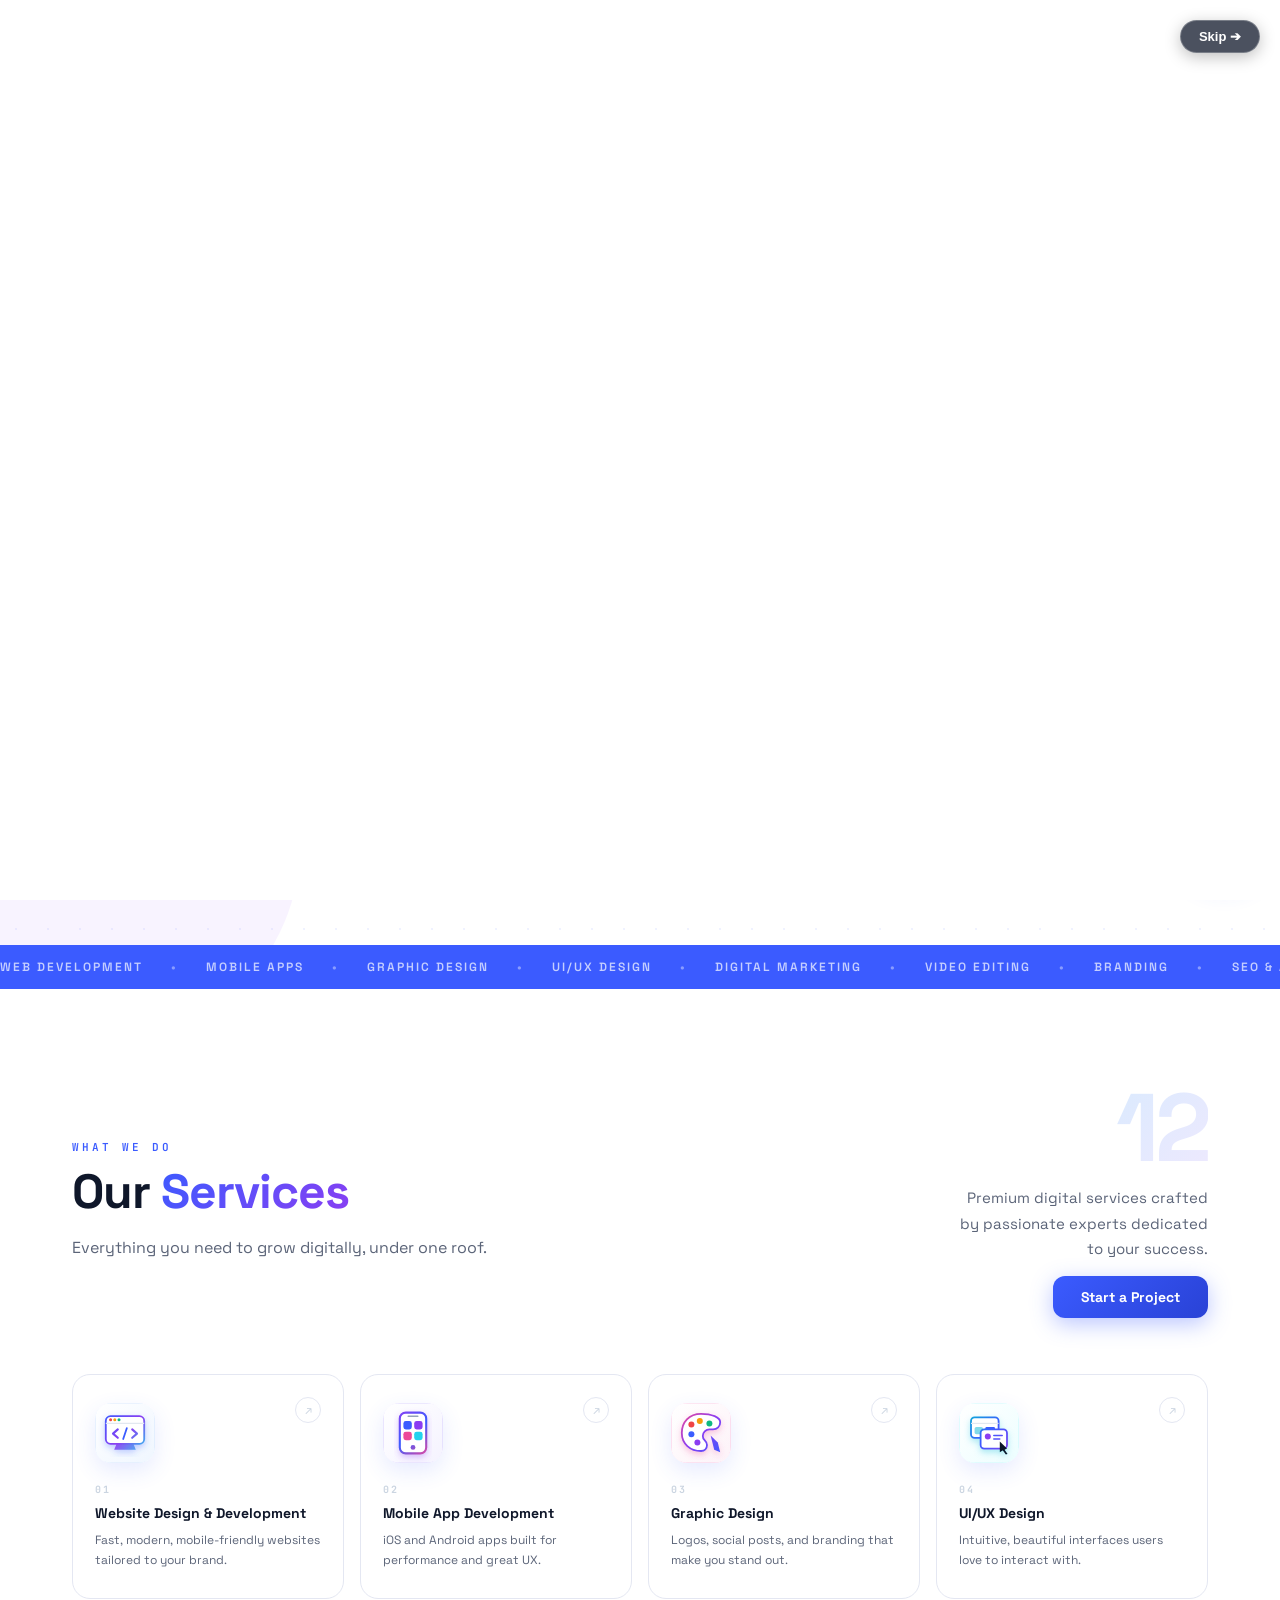
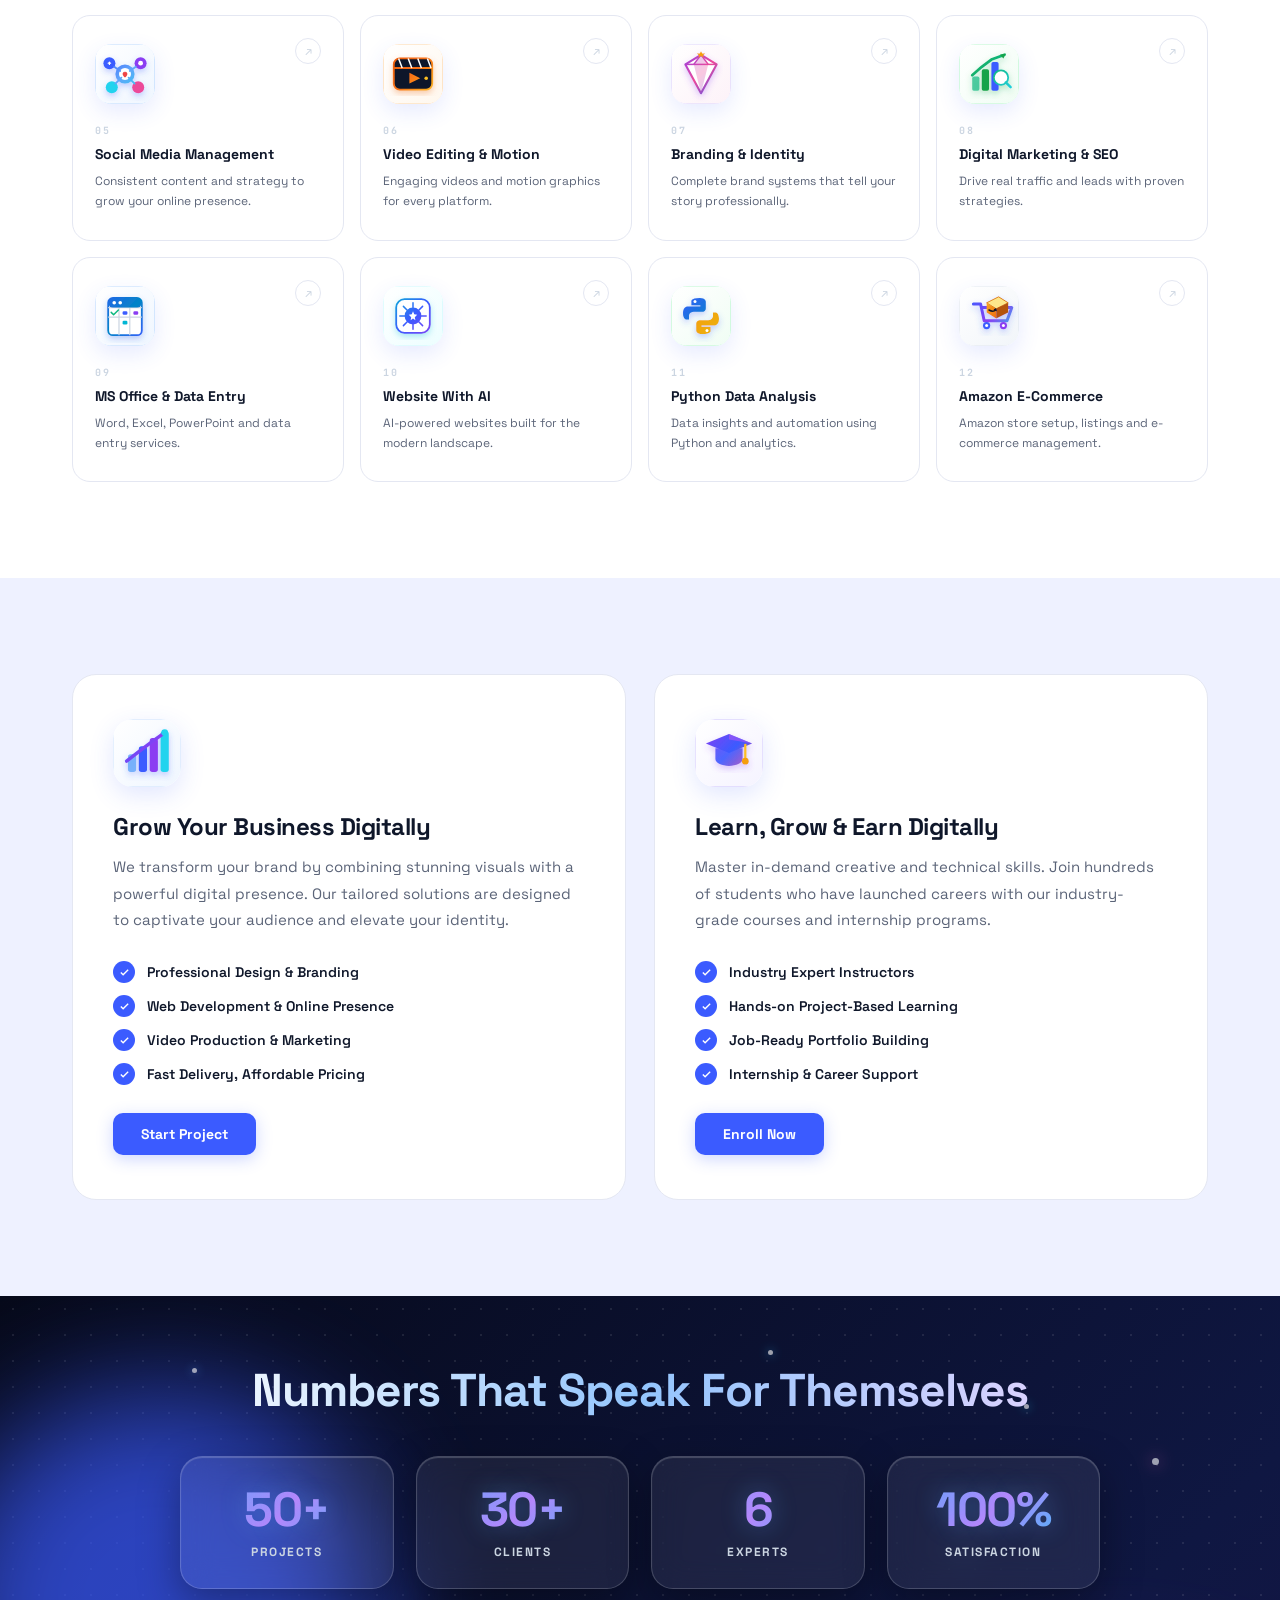
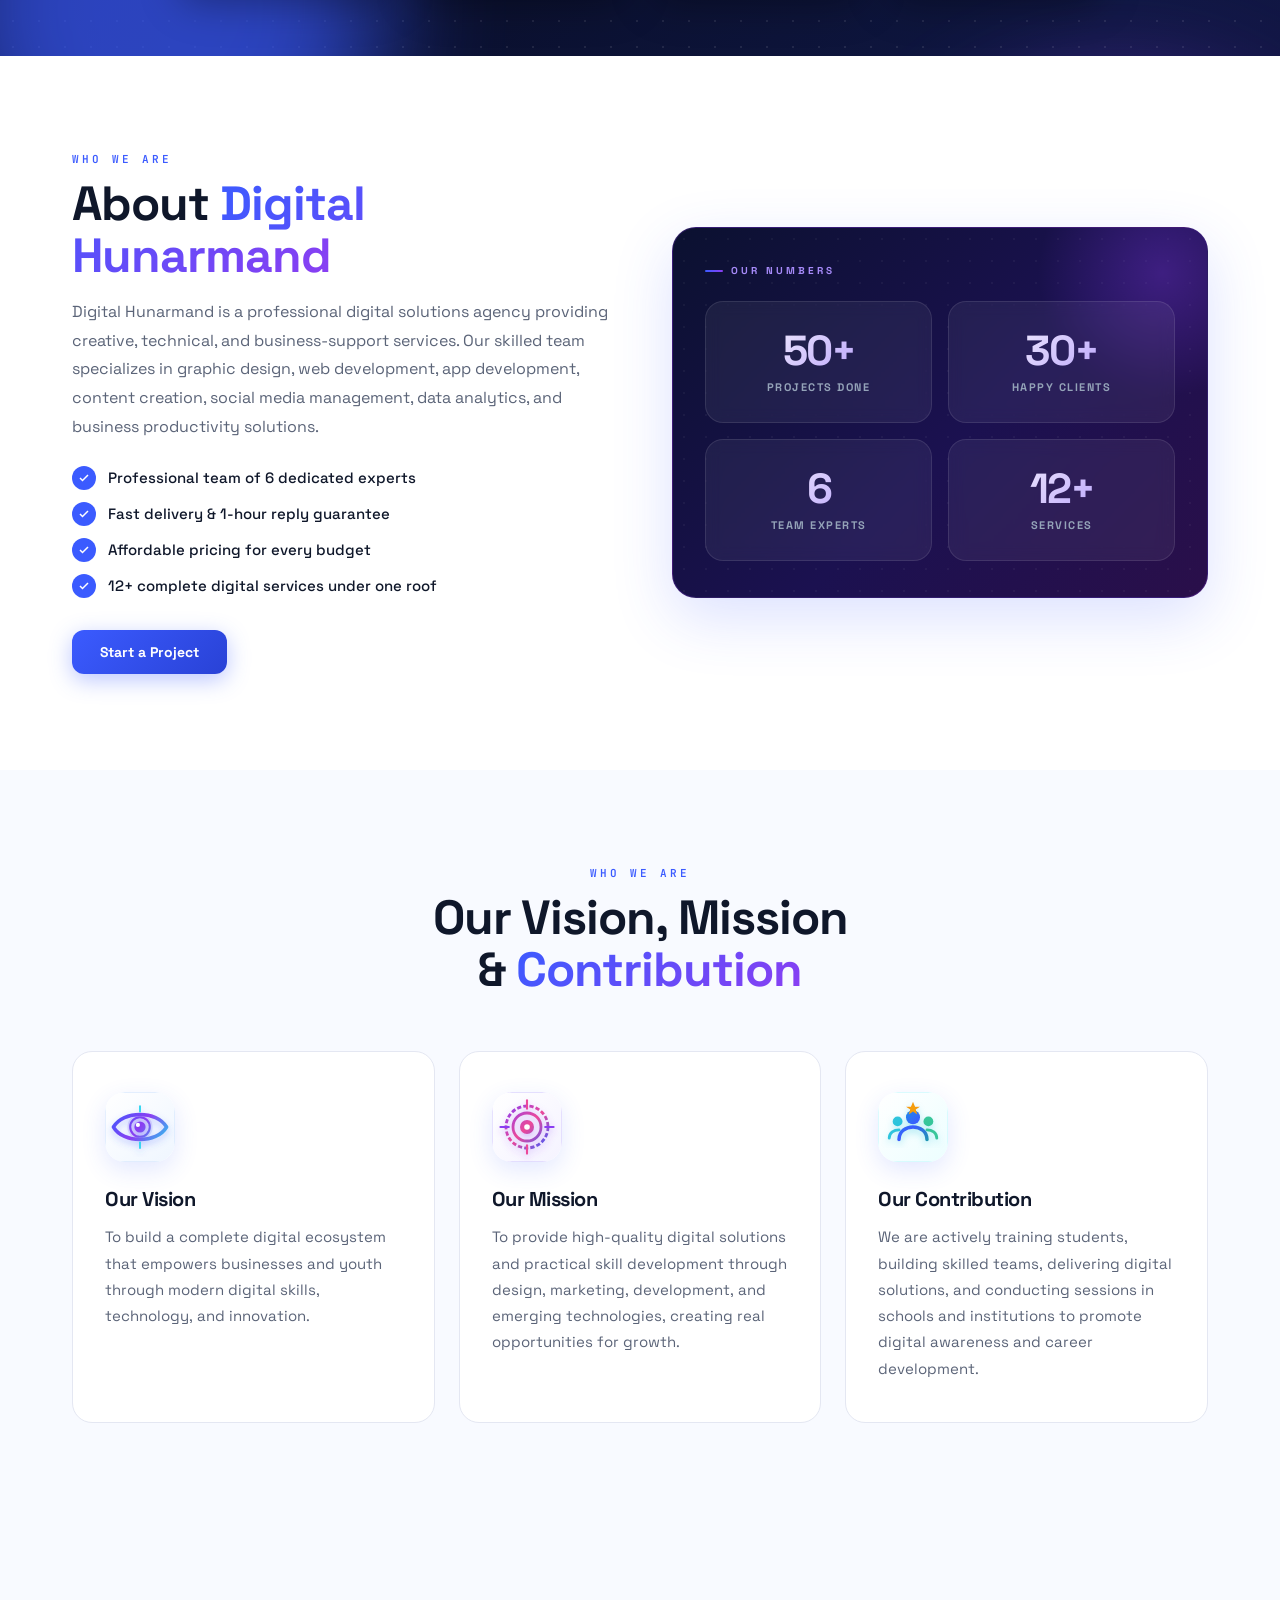
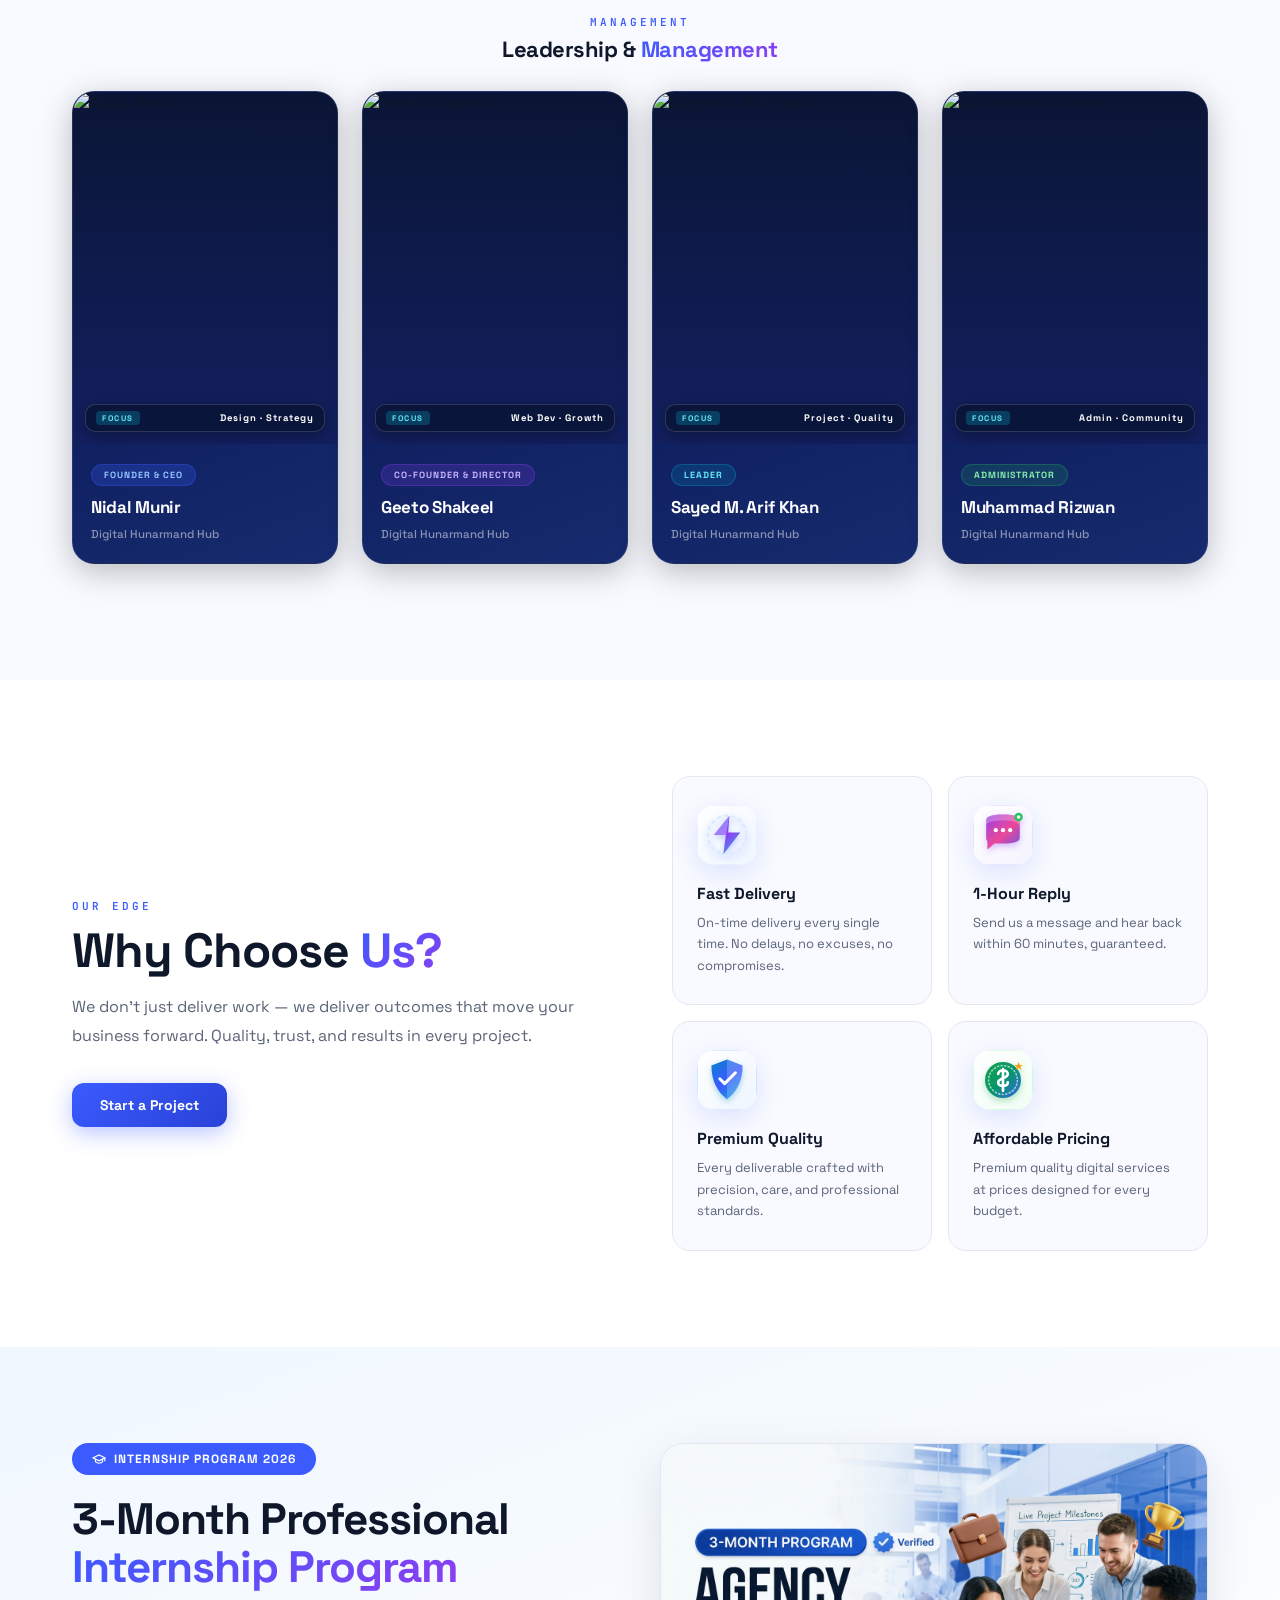
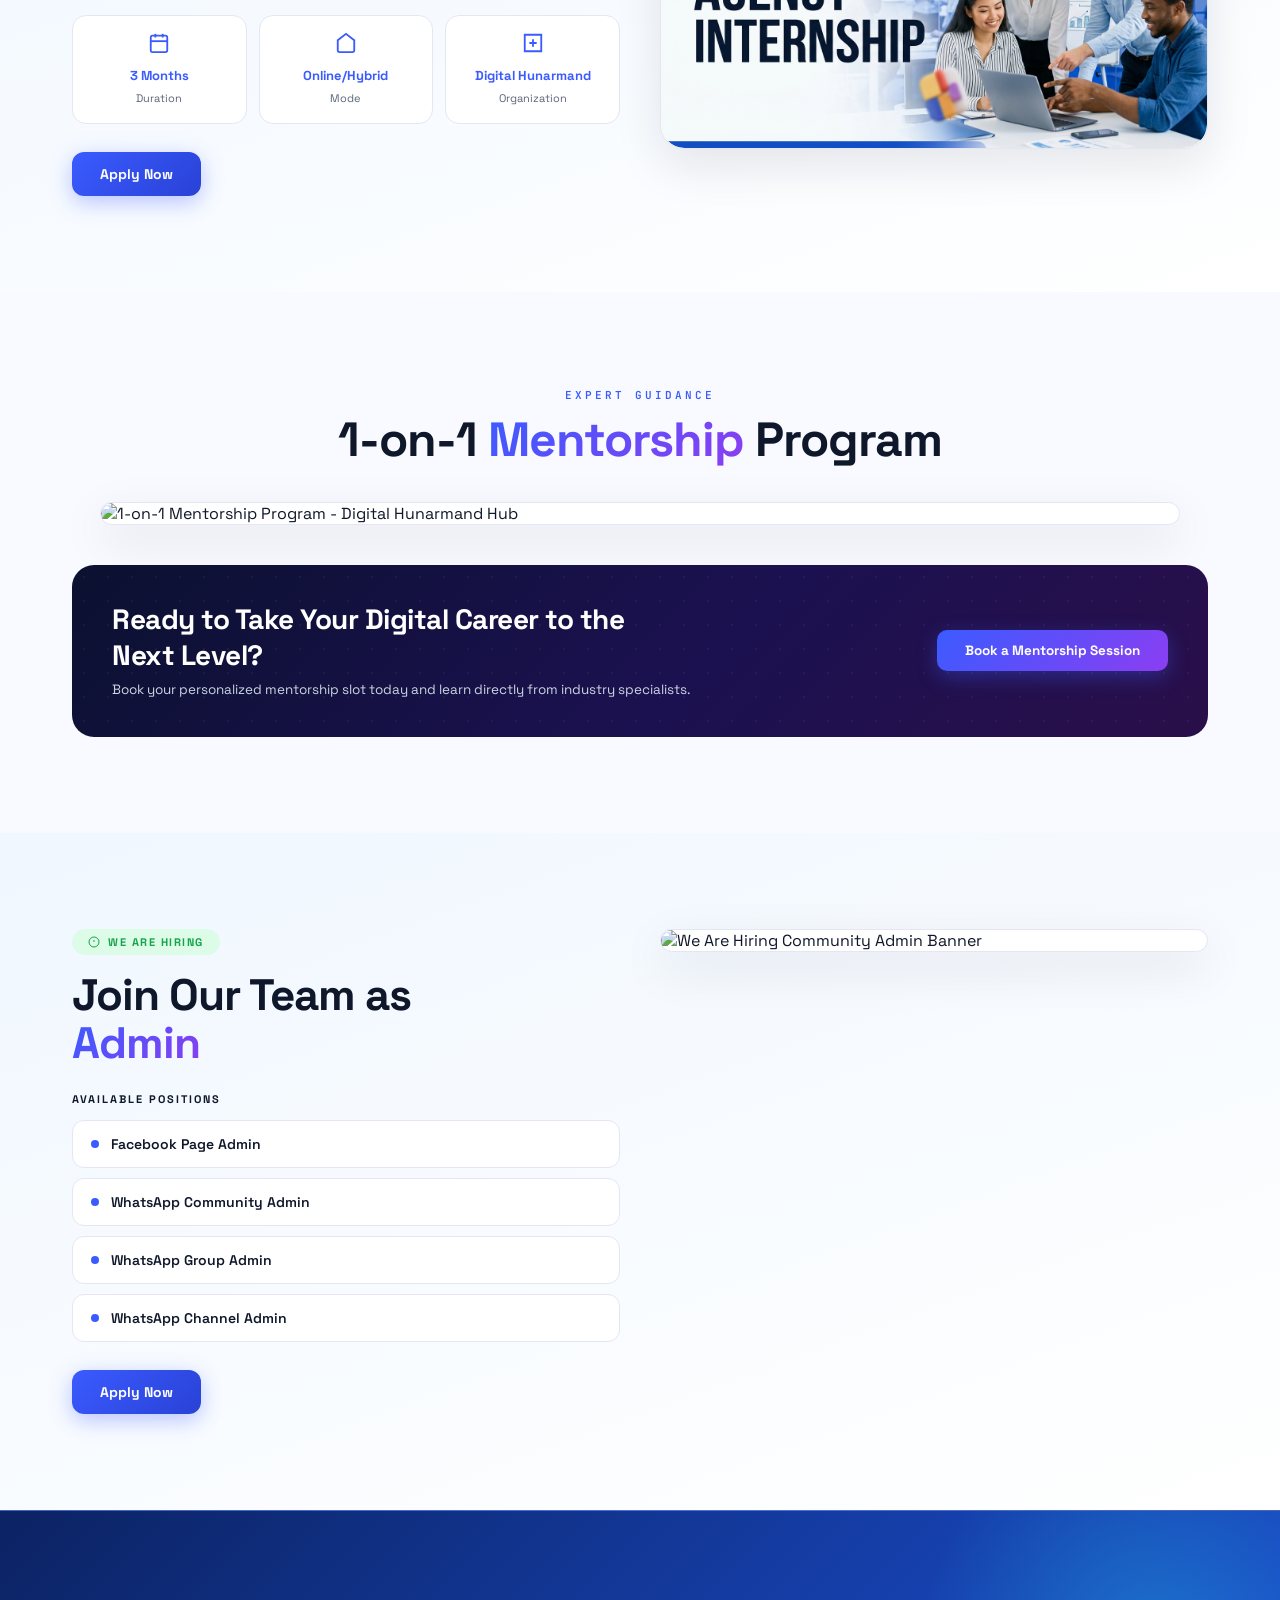
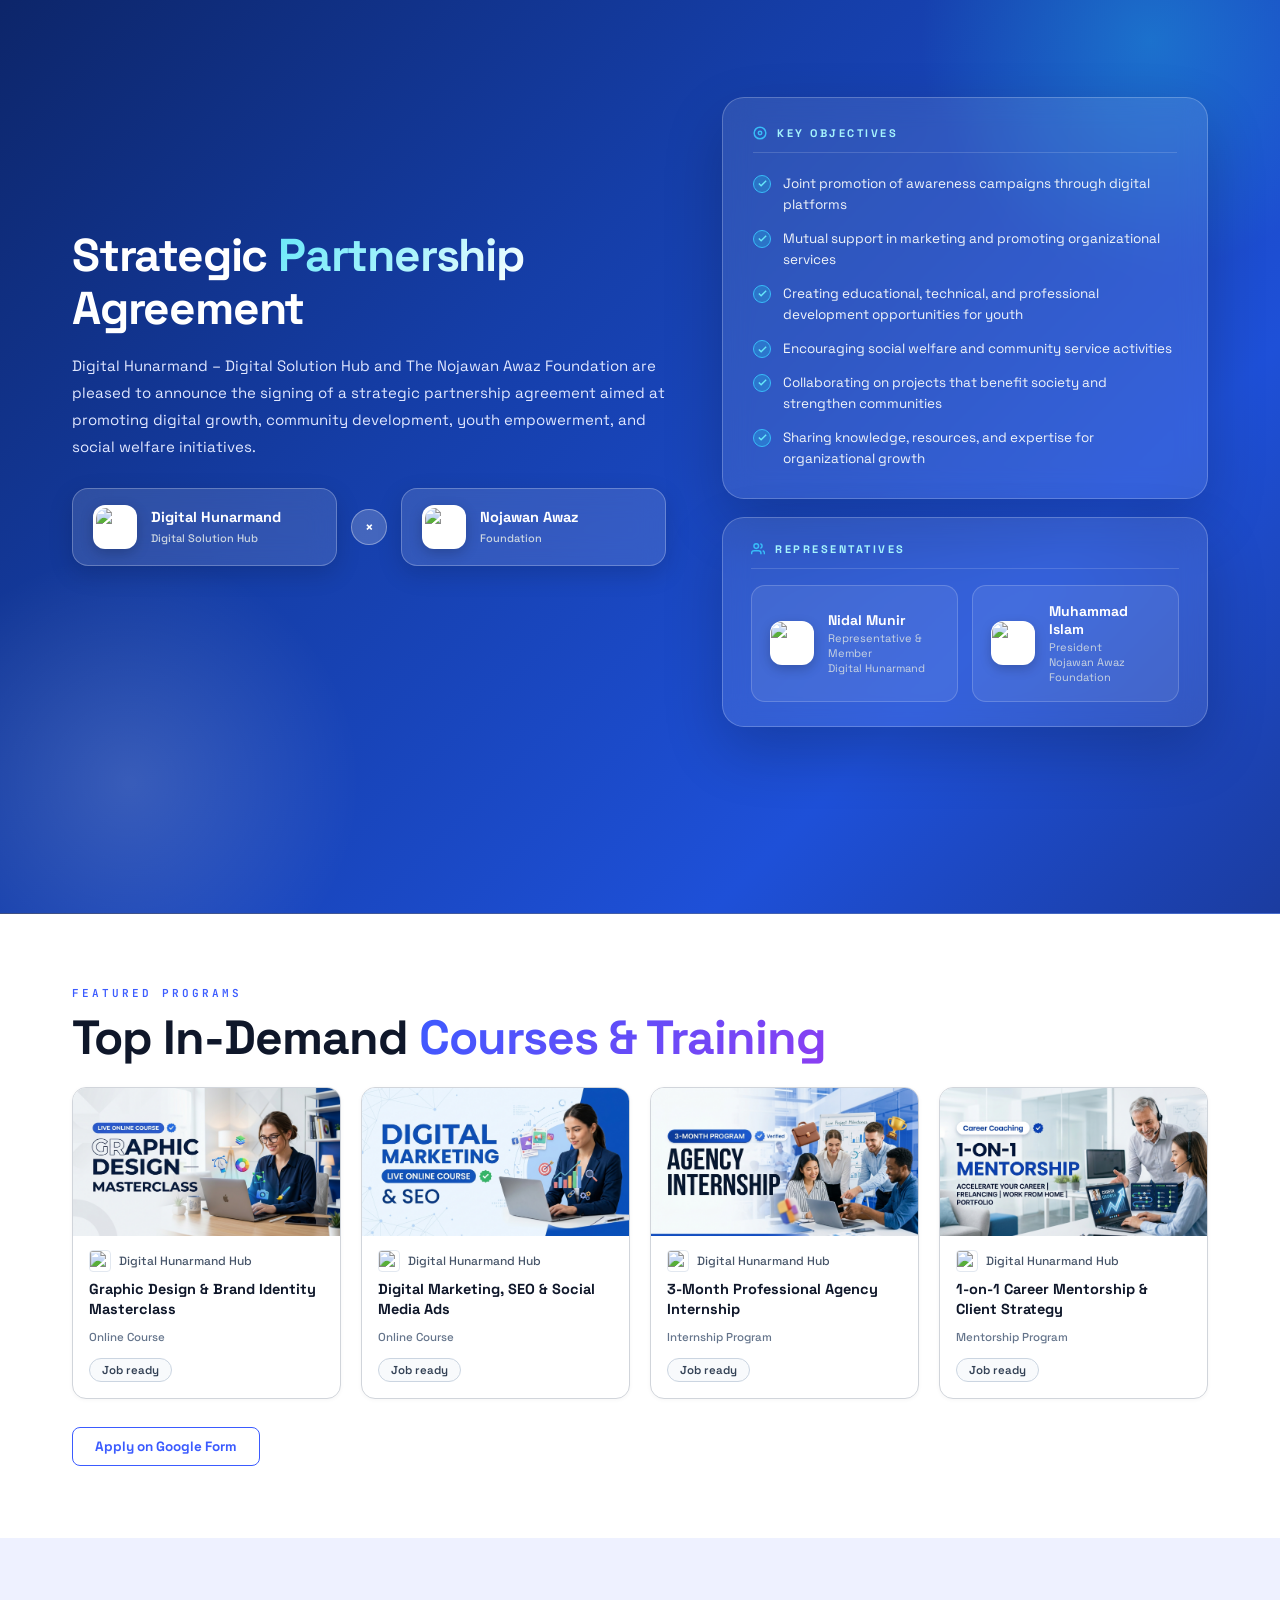
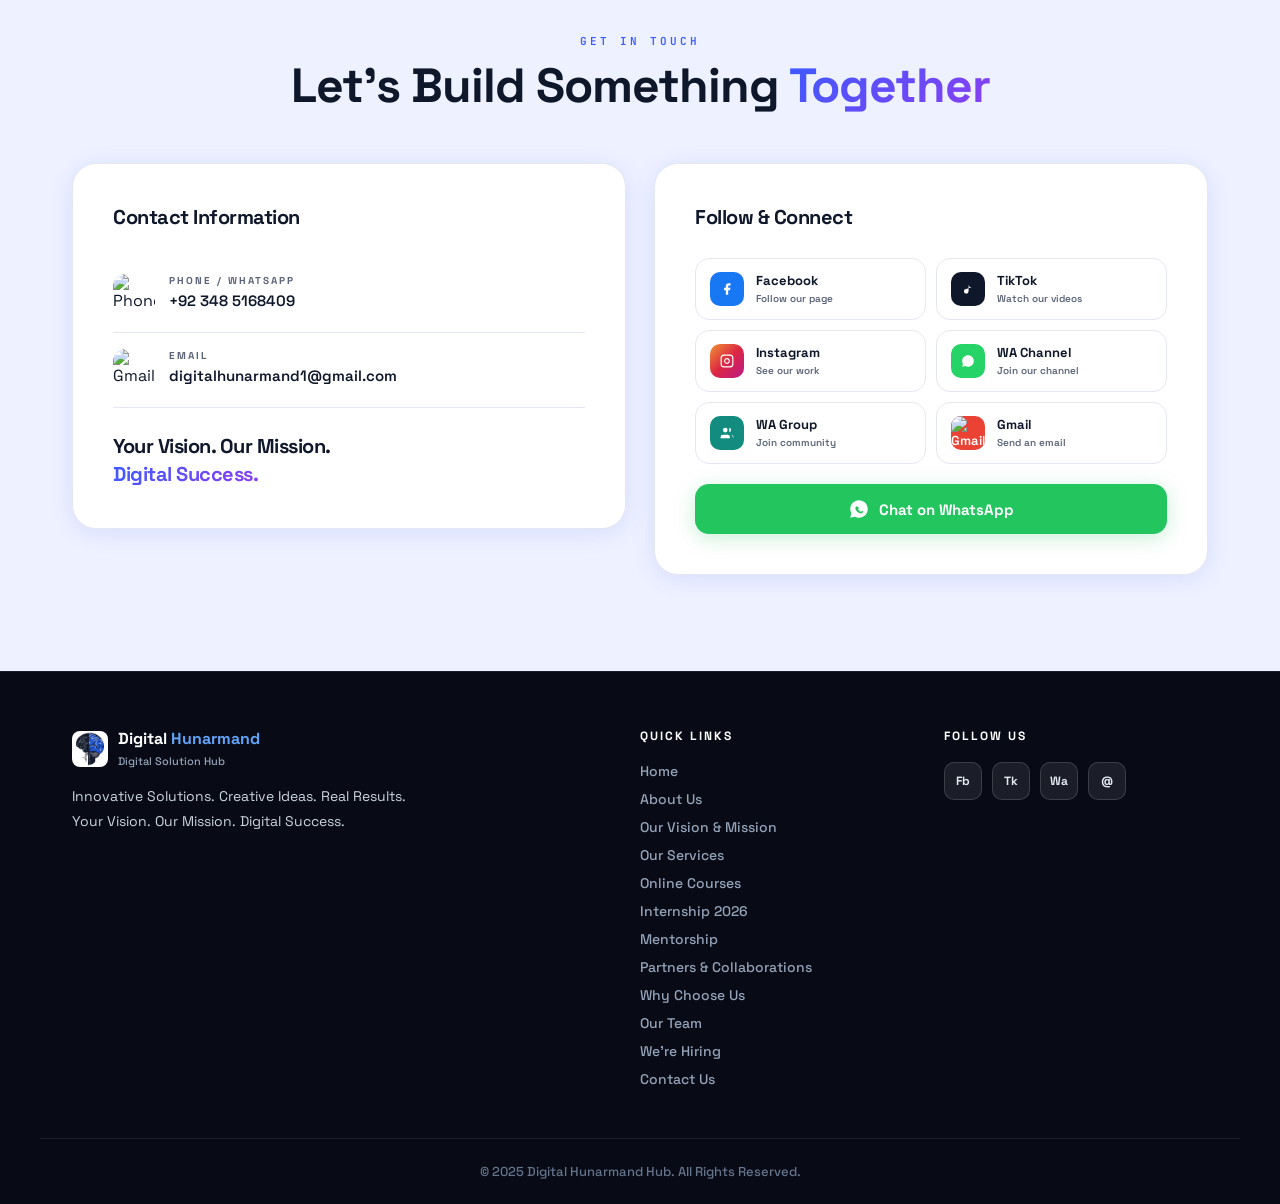
==== index.html @ b7cef801 "Update mobile layout, hero sizing, animated hamburger and 16:9 course thumbnails" ====
<!DOCTYPE html>
<html lang="en">
<head>
<meta charset="UTF-8"/>
<meta name="viewport" content="width=device-width, initial-scale=1.0"/>
<title>Digital Hunarmand</title>
<link rel="icon" type="image/png" href="favicon.png"/>
<link rel="shortcut icon" href="favicon.png"/>
<link rel="apple-touch-icon" href="favicon.png"/>
<meta name="description" content="A Complete Digital Solution for Business & Individual Success."/>
<link rel="preconnect" href="https://fonts.googleapis.com"/>
<link rel="preconnect" href="https://fonts.gstatic.com" crossorigin/>
<link href="https://fonts.googleapis.com/css2?family=Space+Grotesk:wght@400;500;600;700;800&family=JetBrains+Mono:wght@400;500;600;700&display=swap" rel="stylesheet"/>
<style>
*,*::before,*::after{box-sizing:border-box;margin:0;padding:0}
html{scroll-behavior:smooth}
body{font-family:'Space Grotesk',sans-serif;background:#fff;color:#0f172a;overflow-x:hidden}
a{text-decoration:none;color:inherit}
ul{list-style:none}
img{max-width:100%;display:block}
:root{
  --blue:#3B5BFF;--blue-d:#2942d6;--blue-l:#eef1ff;--blue-m:#dbe2ff;
  --purple:#8B3EF2;--dark:#080B16;--muted:#5b6478;--border:#e4e7f2;
  --cyan:#22D3EE;
  --grad:linear-gradient(135deg,#3B5BFF,#8B3EF2);
  --grad-dark:linear-gradient(135deg,#0B1130,#1B1150 55%,#2A0F4A);
  --shadow:0 4px 24px rgba(59,91,255,.12);
  --shadow-lg:0 12px 48px rgba(59,91,255,.18);
  --mono:'JetBrains Mono',monospace;
}
.g-text{background:var(--grad);-webkit-background-clip:text;-webkit-text-fill-color:transparent;background-clip:text}
.sw{max-width:1200px;margin:0 auto;padding:96px 32px}
.sl{font-family:var(--mono);font-size:11px;font-weight:600;letter-spacing:3px;text-transform:uppercase;color:var(--blue);margin-bottom:12px;display:block}
.st{font-size:clamp(30px,4vw,48px);font-weight:800;line-height:1.08;color:#0f172a;margin-bottom:16px;letter-spacing:-1px}
.st.w{color:#fff}
.ss{font-size:16px;color:var(--muted);max-width:560px;line-height:1.8}
.ss.w{color:#94a3b8}
.center{text-align:center}
.center .ss{margin:0 auto}
.reveal{opacity:0;transform:translateY(24px);transition:opacity .7s ease,transform .7s ease}
.reveal-l{opacity:0;transform:translateX(-28px);transition:opacity .7s ease,transform .7s ease}
.reveal-r{opacity:0;transform:translateX(28px);transition:opacity .7s ease,transform .7s ease}
.reveal.v,.reveal-l.v,.reveal-r.v{opacity:1;transform:none}

/* MOBILE HERO TERMINAL */
.hero-mobile-term{display:none;margin-top:8px}
.scroll-progress{position:fixed;top:0;left:0;height:3px;width:0%;background:var(--grad);z-index:2100;transition:width .1s linear}

/* PHOTO BANNER MOTION */
.photo-banner{position:relative;min-height:360px;overflow:hidden;background:linear-gradient(135deg,#060919 0%,#0f1742 35%,#1f104d 70%,#090d24 100%);background-size:250% 250%;animation:pbBgMotion 6s ease-in-out infinite alternate;display:flex;align-items:center}
@keyframes pbBgMotion{0%{background-position:0% 20%}50%{background-position:100% 80%}100%{background-position:0% 20%}}
.photo-banner::before{content:'';position:absolute;inset:0;background-image:radial-gradient(rgba(255,255,255,.18) 1.5px,transparent 1.5px);background-size:26px 26px;opacity:.5;animation:pbGridMove 8s linear infinite}
@keyframes pbGridMove{0%{background-position:0 0}100%{background-position:52px 52px}}
.pb-glow{position:absolute;border-radius:50%;filter:blur(60px);opacity:.7;pointer-events:none}
.pb-glow.g1{width:440px;height:440px;background:#3B5BFF;top:-80px;left:-60px;animation:orbFloat1 4.5s ease-in-out infinite alternate}
.pb-glow.g2{width:400px;height:400px;background:#8B3EF2;bottom:-100px;right:-40px;animation:orbFloat2 5s ease-in-out infinite alternate}
.pb-glow.g3{width:300px;height:300px;background:#22D3EE;top:25%;left:45%;opacity:.5;animation:orbFloat3 4s ease-in-out infinite alternate}
.pb-glow.g4{width:300px;height:300px;background:#ec4899;bottom:10%;left:15%;opacity:.4;animation:orbFloat4 4.8s ease-in-out infinite alternate}
@keyframes orbFloat1{0%{transform:translate(0,0) scale(0.95)}100%{transform:translate(120px,70px) scale(1.25)}}
@keyframes orbFloat2{0%{transform:translate(0,0) scale(1)}100%{transform:translate(-130px,-80px) scale(1.3)}}
@keyframes orbFloat3{0%{transform:translate(-50%,-50%) scale(0.9)}100%{transform:translate(-20%,-20%) scale(1.4)}}
@keyframes orbFloat4{0%{transform:translate(0,0) scale(1)}100%{transform:translate(90px,-70px) scale(1.3)}}
.pb-particles{position:absolute;inset:0;pointer-events:none;overflow:hidden}
.p-dot{position:absolute;border-radius:50%;background:#fff;opacity:.6;animation:pFloat 3s ease-in-out infinite alternate}
.p1{width:5px;height:5px;top:20%;left:15%;animation-duration:2.5s;animation-delay:0s;box-shadow:0 0 10px #60a5fa}
.p2{width:6px;height:6px;top:65%;left:25%;animation-duration:3.2s;animation-delay:.4s;box-shadow:0 0 14px #c084fc}
.p3{width:5px;height:5px;top:30%;left:80%;animation-duration:2.8s;animation-delay:.8s;box-shadow:0 0 10px #22d3ee}
.p4{width:6px;height:6px;top:70%;left:75%;animation-duration:3.5s;animation-delay:.3s;box-shadow:0 0 14px #818cf8}
.p5{width:5px;height:5px;top:15%;left:60%;animation-duration:2.6s;animation-delay:.6s;box-shadow:0 0 10px #38bdf8}
.p6{width:7px;height:7px;top:45%;left:90%;animation-duration:3.8s;animation-delay:1s;box-shadow:0 0 16px #f472b6}
@keyframes pFloat{0%{transform:translateY(0) scale(1);opacity:.4}100%{transform:translateY(-35px) scale(1.6);opacity:1}}
.photo-banner .pb-overlay{position:relative;z-index:2;width:100%;display:flex;align-items:center;justify-content:center;padding:64px 20px}
.photo-banner .pb-in{text-align:center;color:#fff;max-width:960px;width:100%}
.pb-title{font-size:clamp(26px,4vw,46px);font-weight:800;letter-spacing:-1px;margin-bottom:38px;line-height:1.2;background:linear-gradient(90deg,#ffffff 0%,#93c5fd 25%,#e9d5ff 50%,#93c5fd 75%,#ffffff 100%);background-size:200% auto;-webkit-background-clip:text;-webkit-text-fill-color:transparent;background-clip:text;animation:titleShimmer 4s linear infinite}
@keyframes titleShimmer{0%{background-position:0% center}100%{background-position:200% center}}
.pb-stats{display:grid;grid-template-columns:repeat(4,1fr);gap:22px;justify-content:center;max-width:920px;margin:0 auto}
.pb-stat{background:rgba(255,255,255,.07);border:1.5px solid rgba(255,255,255,.18);backdrop-filter:blur(16px);border-radius:22px;padding:28px 22px;text-align:center;position:relative;overflow:hidden;box-shadow:0 14px 40px rgba(0,0,0,.35),inset 0 1px 1px rgba(255,255,255,.2);transition:all .3s cubic-bezier(0.2,0.8,0.2,1)}
.pb-stat::before{content:'';position:absolute;top:-50%;left:-50%;width:200%;height:200%;background:radial-gradient(circle,rgba(255,255,255,.15) 0%,transparent 60%);opacity:0;transition:opacity .3s ease;pointer-events:none}
.pb-stat:hover::before{opacity:1}
.pb-stat-1{animation:floatCard1 2.8s ease-in-out infinite alternate}
.pb-stat-2{animation:floatCard2 3.1s ease-in-out infinite alternate;animation-delay:.3s}
.pb-stat-3{animation:floatCard3 2.7s ease-in-out infinite alternate;animation-delay:.6s}
.pb-stat-4{animation:floatCard4 3.3s ease-in-out infinite alternate;animation-delay:.9s}
@keyframes floatCard1{0%{transform:translateY(0) rotate(0deg);box-shadow:0 10px 30px rgba(59,91,255,.25)}100%{transform:translateY(-14px) rotate(-1deg);box-shadow:0 22px 48px rgba(59,91,255,.45)}}
@keyframes floatCard2{0%{transform:translateY(0) rotate(0deg);box-shadow:0 10px 30px rgba(139,62,242,.25)}100%{transform:translateY(-16px) rotate(1.2deg);box-shadow:0 24px 52px rgba(139,62,242,.45)}}
@keyframes floatCard3{0%{transform:translateY(0) rotate(0deg);box-shadow:0 10px 30px rgba(34,211,238,.2)}100%{transform:translateY(-13px) rotate(-1deg);box-shadow:0 20px 45px rgba(34,211,238,.4)}}
@keyframes floatCard4{0%{transform:translateY(0) rotate(0deg);box-shadow:0 10px 30px rgba(236,72,153,.25)}100%{transform:translateY(-15px) rotate(1deg);box-shadow:0 22px 50px rgba(236,72,153,.45)}}
.pb-stat:hover{background:rgba(255,255,255,.14);border-color:rgba(96,165,250,.8);transform:translateY(-20px) scale(1.06) !important;box-shadow:0 28px 60px rgba(59,91,255,.5) !important}
.pb-stat strong{display:block;font-size:clamp(30px,3.8vw,48px);font-weight:800;letter-spacing:-1.5px;line-height:1.05;margin-bottom:8px;background:linear-gradient(135deg,#60a5fa,#c084fc,#38bdf8);-webkit-background-clip:text;-webkit-text-fill-color:transparent;background-clip:text;text-shadow:0 0 25px rgba(96,165,250,.4)}
.pb-stat span{font-size:12px;font-weight:700;letter-spacing:1.5px;text-transform:uppercase;color:#cbd5e1;display:block}
@media(max-width:768px){.pb-stats{grid-template-columns:repeat(2,1fr);gap:16px}.pb-stat{padding:22px 16px}}
@media(max-width:420px){.pb-stats{grid-template-columns:1fr 1fr;gap:12px}.pb-stat strong{font-size:26px}.pb-stat span{font-size:10.5px}}

/* TILT */
.tilt{transform-style:preserve-3d;transition:transform .15s ease}

/* NAV */
.nav{position:fixed;top:0;left:0;right:0;z-index:1000;background:rgba(255,255,255,.97);backdrop-filter:blur(20px);border-bottom:1px solid var(--border);transition:box-shadow .3s}
.nav.s{box-shadow:0 4px 24px rgba(0,0,0,.08)}
.nav-in{width:100%;max-width:100%;margin:0;padding:0 32px;height:68px;display:flex;align-items:center;justify-content:space-between;gap:16px}
.nav-logo{display:flex;align-items:center;gap:10px;flex-shrink:0}
.nav-ico{width:40px;height:40px;object-fit:contain;border-radius:8px}
.nav-txt strong{font-size:14.5px;font-weight:800;color:#0f172a;display:block;line-height:1.2}
.nav-txt strong em{color:var(--blue);font-style:normal}
.nav-txt small{font-size:10px;color:var(--muted);font-weight:500}
.nav-ul{display:flex;align-items:center;gap:3px;margin:0 auto;background:rgba(255,255,255,0.65);backdrop-filter:blur(16px);-webkit-backdrop-filter:blur(16px);padding:5px 8px;border-radius:50px;border:1.5px solid rgba(59,91,255,0.18);box-shadow:0 8px 32px rgba(59,91,255,0.08),inset 0 1px 1px rgba(255,255,255,0.9);transition:all .3s ease}
.nav-ul:hover{border-color:rgba(59,91,255,0.35);box-shadow:0 12px 36px rgba(59,91,255,0.14),inset 0 1px 2px rgba(255,255,255,1)}
.nav-ul a{display:inline-flex;align-items:center;gap:6px;font-size:12px;font-weight:600;color:#475569;padding:6px 10px;border-radius:50px;transition:all .25s ease;white-space:nowrap}
.nav-ul a svg{width:13px;height:13px;flex-shrink:0;color:#64748b;transition:all .25s ease}
.nav-ul a:hover{color:var(--blue);background:rgba(255,255,255,0.95);box-shadow:0 4px 14px rgba(59,91,255,0.15);transform:translateY(-1px)}
.nav-ul a:hover svg{color:var(--blue);transform:scale(1.1)}
.nav-ul a.on{color:#ffffff;background:linear-gradient(135deg,#3B5BFF,#2942d6);box-shadow:0 4px 14px rgba(59,91,255,0.35)}
.nav-ul a.on svg{color:#ffffff;transform:scale(1.1)}
.nav-btn{background:linear-gradient(135deg,#3B5BFF,#2942d6);color:#fff;padding:10px 22px;border-radius:50px;font-size:13px;font-weight:700;white-space:nowrap;flex-shrink:0;transition:all .25s ease;box-shadow:0 4px 16px rgba(59,91,255,0.25)}
.nav-btn:hover{background:var(--blue-d);transform:translateY(-1px);box-shadow:0 6px 20px rgba(59,91,255,0.35)}
.hbg{
  display:none;
  flex-direction:column;
  justify-content:center;
  align-items:center;
  width:40px;
  height:40px;
  background:rgba(59,91,255,0.06);
  border:1.5px solid rgba(59,91,255,0.16);
  border-radius:10px;
  cursor:pointer;
  padding:0;
  margin-left:auto;
  gap:5px;
  transition:all .3s cubic-bezier(0.4,0,0.2,1);
}
.hbg:hover{
  background:rgba(59,91,255,0.12);
  border-color:var(--blue);
}
.hbg span{
  display:block;
  width:20px;
  height:2px;
  background:#0f172a;
  border-radius:2px;
  transition:all .3s cubic-bezier(0.4,0,0.2,1);
  transform-origin:center;
}
.hbg.active{
  background:rgba(59,91,255,0.12);
  border-color:var(--blue);
}
.hbg.active span:nth-child(1){
  transform:translateY(7px) rotate(45deg);
  background:var(--blue);
}
.hbg.active span:nth-child(2){
  opacity:0;
  transform:scaleX(0);
}
.hbg.active span:nth-child(3){
  transform:translateY(-7px) rotate(-45deg);
  background:var(--blue);
}

/* HERO */
.hero{min-height:calc(100vh - 68px);background:url('background_hd_1788002478944.jpg') right center / cover no-repeat, url('../background.png') right center / cover no-repeat, url('background.png') right center / cover no-repeat;position:relative;overflow:hidden;display:flex;align-items:center;padding:50px 0}
.hero-deco{position:absolute;inset:0;pointer-events:none}
.hero-circle{position:absolute;border-radius:50%;opacity:.06}
.hc1{width:600px;height:600px;background:var(--blue);top:-200px;right:-100px}
.hc2{width:400px;height:400px;background:var(--purple);bottom:-100px;left:-100px}
.hero-dots{position:absolute;inset:0;background-image:radial-gradient(rgba(59,91,255,.08) 1px,transparent 1px);background-size:32px 32px}
.hero-in{max-width:1320px;margin:0 auto;padding:0 36px;display:flex;justify-content:flex-start;align-items:center;text-align:left;position:relative;z-index:1;width:100%}
.hero-left{display:flex;flex-direction:column;align-items:flex-start;text-align:left;max-width:580px;width:100%}
.hero-badge{display:inline-flex;align-items:center;gap:8px;background:rgba(255,255,255,.88);backdrop-filter:blur(12px);border:1.5px solid rgba(59,91,255,.2);border-radius:50px;padding:7px 18px;font-size:12px;font-weight:700;letter-spacing:.5px;color:var(--blue);margin-bottom:22px;box-shadow:0 4px 16px rgba(59,91,255,.08)}
.hb-dot{width:8px;height:8px;border-radius:50%;background:var(--blue);box-shadow:0 0 8px rgba(59,91,255,.7);animation:pulseDot 2s infinite}
@keyframes pulseDot{0%,100%{transform:scale(1);opacity:1}50%{transform:scale(1.25);opacity:.7}}
.hero-h1{font-size:clamp(34px,4.3vw,54px);font-weight:800;color:#0f172a;line-height:1.15;margin-bottom:28px;letter-spacing:-1.5px;text-align:left}
.hero-underline{position:relative;display:inline-block;padding-bottom:6px}
.hero-underline::after{content:'';position:absolute;bottom:0;left:0;width:0%;height:5px;background:linear-gradient(90deg,#3B5BFF,#8B3EF2,#22D3EE);border-radius:4px;transition:width 0.8s cubic-bezier(0.25,1,0.5,1);box-shadow:0 2px 10px rgba(59,91,255,.4)}
.hero-underline.active::after{width:100%}
.typing-cursor{display:inline-block;color:var(--blue);font-weight:400;margin-left:2px;animation:cursorBlink 0.7s infinite;transition:opacity 0.5s ease}
@keyframes cursorBlink{0%,100%{opacity:1}50%{opacity:0}}
.hero-p{font-size:16px;color:#475569;line-height:1.75;margin-bottom:30px;max-width:510px}
.hero-btns{display:flex;gap:14px;align-items:center;flex-wrap:wrap;margin-bottom:0;justify-content:flex-start;width:100%}
.btn-blue{background:linear-gradient(135deg,#3B5BFF,#2942d6);color:#fff;padding:13px 28px;border-radius:12px;font-size:14px;font-weight:700;transition:all .25s ease;box-shadow:0 6px 22px rgba(59,91,255,.35);display:inline-flex;align-items:center;gap:8px}
.btn-blue:hover{background:linear-gradient(135deg,#2942d6,#1e32aa);transform:translateY(-2px);box-shadow:0 10px 30px rgba(59,91,255,.45)}
.btn-blue svg{transition:transform .2s ease}
.btn-blue:hover svg{transform:translateX(3px)}
.btn-out{background:rgba(255,255,255,.92);backdrop-filter:blur(10px);border:1.5px solid #cbd5e1;color:#0f172a;padding:12px 26px;border-radius:12px;font-size:14px;font-weight:700;transition:all .25s ease;display:inline-flex;align-items:center;gap:8px;box-shadow:0 4px 16px rgba(0,0,0,.04)}
.btn-out:hover{background:#fff;border-color:var(--blue);color:var(--blue);transform:translateY(-2px);box-shadow:0 6px 20px rgba(59,91,255,.15)}
.hero-trust{display:flex;align-items:center;gap:20px;flex-wrap:wrap}
.trust-item{display:inline-flex;align-items:center;gap:6px;font-size:12.5px;font-weight:600;color:#64748b}
.hero-right{position:relative}
@keyframes flt{from{transform:translateY(0)}to{transform:translateY(-16px)}}

/* SIGNATURE: LIVE TERMINAL CARD */
.term-card{background:var(--dark);border-radius:16px;padding:0;box-shadow:0 24px 60px rgba(8,11,22,.35);border:1px solid rgba(255,255,255,.08);animation:flt 6s ease-in-out infinite alternate;overflow:hidden}
.term-top{display:flex;align-items:center;gap:8px;padding:14px 18px;background:rgba(255,255,255,.03);border-bottom:1px solid rgba(255,255,255,.06)}
.term-dot{width:10px;height:10px;border-radius:50%}
.term-dot.r{background:#ff5f57}.term-dot.y{background:#febc2e}.term-dot.g{background:#28c840}
.term-title{margin-left:8px;font-family:var(--mono);font-size:11px;color:#8b93a8;letter-spacing:.5px}
.term-body{padding:22px 20px 28px;font-family:var(--mono);font-size:13px;line-height:2;min-height:190px}
.term-line{color:#8b93a8;white-space:pre-wrap;word-break:break-word}
.term-prompt{color:var(--cyan)}
.term-out{color:#c7d3f5}
.term-out .ok{color:#4ade80}
.term-cursor{display:inline-block;width:7px;height:15px;background:var(--cyan);vertical-align:middle;margin-left:2px;animation:blink 1s step-end infinite}
@keyframes blink{50%{opacity:0}}

.fbadge{position:absolute;background:#fff;border-radius:50px;padding:10px 16px;display:flex;align-items:center;gap:8px;box-shadow:0 8px 28px rgba(0,0,0,.12);font-size:12px;font-weight:600;color:#0f172a;white-space:nowrap}
.fbd{width:7px;height:7px;border-radius:50%;flex-shrink:0}
.fbd.g{background:#22c55e;box-shadow:0 0 8px rgba(34,197,94,.6)}
.fbd.b{background:var(--blue);box-shadow:0 0 8px rgba(59,91,255,.6)}
.fb-tl{top:-8px;left:-16px;animation:flt 5s ease-in-out 1s infinite alternate}
.fb-br{bottom:8px;right:-16px;animation:flt 5s ease-in-out 2s infinite alternate}

/* MARQUEE */
.mq{background:var(--blue);padding:14px 0;overflow:hidden;position:relative;z-index:10}
.mq-top{margin-top:68px;border-bottom:1px solid rgba(255,255,255,.15);box-shadow:0 2px 10px rgba(59,91,255,.2)}
.mq-track{display:flex;gap:28px;white-space:nowrap;animation:mqs 28s linear infinite;width:max-content}
.mq-track span{font-size:12px;font-weight:600;color:rgba(255,255,255,.7);text-transform:uppercase;letter-spacing:2px}
.mq-track .dot{color:rgba(255,255,255,.4)}
@keyframes mqs{from{transform:translateX(0)}to{transform:translateX(-50%)}}

/* VISION MISSION */
.vmc{background:#f8faff}
.vmc-grid{display:grid;grid-template-columns:repeat(3,1fr);gap:24px;margin-top:56px}
.vmc-card{background:#fff;border-radius:20px;padding:40px 32px;border:1px solid var(--border);transition:all .3s}
.vmc-card:hover{box-shadow:var(--shadow-lg);transform:translateY(-4px);border-color:var(--blue-m)}
.vmc-ico{width:70px;height:70px;border-radius:20px;display:flex;align-items:center;justify-content:center;margin-bottom:24px;transition:all .35s ease;position:relative;overflow:hidden;box-shadow:0 8px 24px rgba(59,91,255,.14)}
.vmc-card:hover .vmc-ico{transform:scale(1.12) translateY(-3px) rotate(-3deg);box-shadow:0 14px 30px rgba(59,91,255,.24)}
.vmc-card h3{font-size:20px;font-weight:800;color:#0f172a;margin-bottom:12px;letter-spacing:-.5px}
.vmc-card p{font-size:15px;color:var(--muted);line-height:1.75}

/* SERVICES */
.services{background:#fff}
.svc-head{display:grid;grid-template-columns:1fr auto;gap:40px;align-items:center;margin-bottom:56px}
.svc-head-right{display:flex;flex-direction:column;align-items:flex-end;gap:14px;text-align:right;min-width:260px}
.svc-head-right p{font-size:15px;color:var(--muted);text-align:right;max-width:260px;line-height:1.7}
.svc-grid{display:grid;grid-template-columns:repeat(4,1fr);gap:16px}
.svc-card{background:#fff;border:1.5px solid var(--border);border-radius:18px;padding:28px 22px;position:relative;transition:all .3s;cursor:default;overflow:hidden}
.svc-card:hover{border-color:var(--blue);box-shadow:var(--shadow-lg);transform:translateY(-5px)}
.svc-ico{width:60px;height:60px;border-radius:16px;display:flex;align-items:center;justify-content:center;margin-bottom:20px;transition:all .3s ease;box-shadow:0 8px 22px rgba(59,91,255,.12);position:relative;overflow:hidden}
.svc-ico img{width:100%;height:100%;object-fit:cover;border-radius:16px}
.svc-card:hover .svc-ico{transform:scale(1.12) translateY(-2px) rotate(-3deg);box-shadow:0 14px 30px rgba(59,91,255,.22)}
.ic-b{background:linear-gradient(135deg,#eff6ff,#dbeafe);color:var(--blue);border:1px solid #bfdbfe}
.ic-p{background:linear-gradient(135deg,#f5f3ff,#ede9fe);color:var(--purple);border:1px solid #ddd6fe}
.ic-c{background:linear-gradient(135deg,#ecfeff,#cffafe);color:#0891b2;border:1px solid #a5f3fc}
.ic-g{background:linear-gradient(135deg,#f0fdf4,#dcfce7);color:#16a34a;border:1px solid #bbf7d0}
.ic-o{background:linear-gradient(135deg,#fff7ed,#ffedd5);color:#ea580c;border:1px solid #fed7aa}
.ic-pk{background:linear-gradient(135deg,#fdf2f8,#fce7f3);color:#db2777;border:1px solid #fbcfe8}
.svc-num{font-family:var(--mono);font-size:10px;font-weight:700;color:#cbd5e1;letter-spacing:2px;margin-bottom:8px}
.svc-card h3{font-size:14px;font-weight:700;color:#0f172a;margin-bottom:8px;line-height:1.35}
.svc-card p{font-size:12px;color:var(--muted);line-height:1.65}
.svc-arrow{position:absolute;top:22px;right:22px;width:26px;height:26px;border-radius:50%;border:1px solid var(--border);display:flex;align-items:center;justify-content:center;font-size:12px;color:#cbd5e1;transition:all .3s}
.svc-card:hover .svc-arrow{background:var(--blue);border-color:var(--blue);color:#fff;transform:translate(2px,-2px)}
.svc-line{position:absolute;bottom:0;left:0;right:0;height:3px;background:var(--grad);transform:scaleX(0);transform-origin:left;transition:transform .3s}
.svc-card:hover .svc-line{transform:scaleX(1)}

/* TWO COL FEATURE */
.feature{background:var(--blue-l)}
.feat-grid{display:grid;grid-template-columns:1fr 1fr;gap:28px}
.feat-card{background:#fff;border-radius:24px;padding:44px 40px;border:1px solid var(--border)}
.feat-ico-wrap{width:68px;height:68px;border-radius:20px;display:flex;align-items:center;justify-content:center;margin-bottom:24px;transition:all .35s ease;position:relative;overflow:hidden;box-shadow:0 8px 24px rgba(59,91,255,.15)}
.feat-card:hover .feat-ico-wrap{transform:scale(1.12) translateY(-3px) rotate(-3deg);box-shadow:0 14px 30px rgba(59,91,255,.25)}
.fi-blue{background:var(--blue);box-shadow:0 6px 20px rgba(59,91,255,.3)}
.fi-grad{background:var(--grad);box-shadow:0 6px 20px rgba(139,62,242,.3)}
.feat-card h3{font-size:24px;font-weight:800;color:#0f172a;margin-bottom:12px;letter-spacing:-.5px}
.feat-card>p{font-size:15px;color:var(--muted);line-height:1.75;margin-bottom:28px}
.feat-checks{display:flex;flex-direction:column;gap:12px;margin-bottom:28px}
.feat-check{display:flex;align-items:center;gap:12px;font-size:14px;font-weight:600;color:#0f172a}
.fck{width:22px;height:22px;background:var(--blue);border-radius:50%;display:flex;align-items:center;justify-content:center;flex-shrink:0}
.btn-solid{display:inline-block;background:var(--blue);color:#fff;padding:12px 28px;border-radius:10px;font-size:14px;font-weight:700;transition:all .2s;box-shadow:0 4px 16px rgba(59,91,255,.25)}
.btn-solid:hover{background:var(--blue-d);transform:translateY(-1px)}

/* ABOUT */
.about{background:#fff}
.about-in{display:grid;grid-template-columns:1fr 1fr;gap:64px;align-items:center}
.about-checks{display:flex;flex-direction:column;gap:12px;margin:24px 0 32px}
.ack{display:flex;align-items:center;gap:12px;font-size:15px;font-weight:500;color:#0f172a}
.ack-ico{width:24px;height:24px;background:var(--blue);border-radius:50%;display:flex;align-items:center;justify-content:center;flex-shrink:0}
.about-stat-box{background:linear-gradient(135deg,#0B1130 0%,#1B1150 55%,#2A0F4A 100%);border-radius:24px;padding:36px 32px;border:1px solid rgba(139,62,242,.25);position:relative;overflow:hidden;box-shadow:0 20px 60px rgba(59,91,255,.18)}
.about-stat-box::before{content:'';position:absolute;inset:0;background-image:radial-gradient(rgba(255,255,255,.06) 1px,transparent 1px);background-size:22px 22px;opacity:.7;pointer-events:none}
.about-stat-box::after{content:'';position:absolute;top:-80px;right:-80px;width:250px;height:250px;background:radial-gradient(circle,rgba(139,62,242,.3),transparent 70%);pointer-events:none}
.stat-title{font-size:10px;font-weight:800;letter-spacing:3px;text-transform:uppercase;color:#a78bfa;margin-bottom:24px;position:relative;z-index:1;display:flex;align-items:center;gap:8px}
.stat-title::before{content:'';width:18px;height:2px;background:linear-gradient(90deg,#3B5BFF,#8B3EF2);border-radius:2px}
.stat-grid{display:grid;grid-template-columns:1fr 1fr;gap:16px;position:relative;z-index:1}
.stat-item{background:rgba(255,255,255,.06);padding:28px 20px;border-radius:18px;border:1px solid rgba(255,255,255,.1);text-align:center;transition:all .3s ease;position:relative;overflow:hidden;backdrop-filter:blur(8px)}
.stat-item::before{content:'';position:absolute;inset:0;background:linear-gradient(135deg,rgba(59,91,255,.08),rgba(139,62,242,.08));opacity:0;transition:opacity .3s}
.stat-item:hover{border-color:rgba(139,62,242,.5);transform:translateY(-4px);box-shadow:0 12px 32px rgba(139,62,242,.2)}
.stat-item:hover::before{opacity:1}
.stat-item strong{display:block;font-size:42px;font-weight:900;background:linear-gradient(135deg,#fff,#a78bfa);-webkit-background-clip:text;-webkit-text-fill-color:transparent;background-clip:text;letter-spacing:-2px;line-height:1;margin-bottom:8px}
.stat-item span{font-size:11px;color:#94a3b8;font-weight:700;text-transform:uppercase;letter-spacing:1.5px;display:block}

/* INTERNSHIP */
.internship{background:linear-gradient(160deg,#f0f7ff,#fff)}
.int-badge{display:inline-flex;align-items:center;gap:8px;background:var(--blue);color:#fff;border-radius:50px;padding:8px 20px;font-size:12px;font-weight:700;letter-spacing:1px;text-transform:uppercase;margin-bottom:20px}
.int-grid{display:grid;grid-template-columns:1fr 1fr;gap:40px;align-items:start}
.int-left h2{font-size:clamp(28px,3.5vw,44px);font-weight:800;letter-spacing:-1px;margin-bottom:16px}
.int-left p{font-size:15px;color:var(--muted);line-height:1.8;margin-bottom:28px}
.int-meta{display:grid;grid-template-columns:repeat(3,1fr);gap:12px;margin-bottom:28px}
.int-meta-item{background:#fff;border:1px solid var(--border);border-radius:14px;padding:16px;text-align:center}
.int-meta-item svg{margin:0 auto 8px}
.int-meta-item strong{display:block;font-size:13px;font-weight:700;color:var(--blue);margin-bottom:2px}
.int-meta-item span{font-size:11px;color:var(--muted)}
.int-benefits-title{font-size:11px;font-weight:800;letter-spacing:2px;text-transform:uppercase;color:#0f172a;margin-bottom:16px;display:flex;align-items:center;gap:10px}
.int-benefits-title::after{content:'';flex:1;height:1px;background:var(--border)}
.benefits-grid{display:grid;grid-template-columns:repeat(2,1fr);gap:12px}
.benefit-item{background:#fff;border:1px solid var(--border);border-radius:14px;padding:16px 18px;display:flex;align-items:center;gap:12px;transition:all .3s}
.benefit-item:hover{border-color:var(--blue);box-shadow:var(--shadow);transform:translateY(-2px)}
.ben-ico{width:40px;height:40px;background:var(--blue-l);border-radius:10px;display:flex;align-items:center;justify-content:center;flex-shrink:0;color:var(--blue)}
.ben-txt strong{display:block;font-size:13px;font-weight:700;color:#0f172a}
.ben-txt span{font-size:11px;color:var(--muted)}

/* TEAM */
.team{background:#f8faff}
.team-grid{display:grid;grid-template-columns:repeat(3,1fr);gap:20px}
.tc{background:#fff;border:1.5px solid var(--border);border-radius:20px;padding:32px 26px;transition:all .3s;position:relative;overflow:hidden}
.tc::after{content:'';position:absolute;top:0;left:0;right:0;height:3px;background:var(--grad);opacity:0;transition:opacity .3s}
.tc:hover{border-color:rgba(59,91,255,.25);box-shadow:var(--shadow-lg);transform:translateY(-5px)}
.tc:hover::after{opacity:1}
.tc-avatar{width:56px;height:56px;border-radius:16px;background:var(--grad);display:flex;align-items:center;justify-content:center;font-size:22px;font-weight:800;color:#fff;margin-bottom:16px}
.tc h3{font-size:19px;font-weight:800;color:#0f172a;margin-bottom:8px;letter-spacing:-.5px}
.tc-tags{display:flex;flex-wrap:wrap;gap:6px;margin-bottom:16px}
.tc-tag{font-size:10px;font-weight:700;letter-spacing:1px;text-transform:uppercase;padding:4px 12px;border-radius:50px}
.td{color:var(--blue);background:var(--blue-m)}
.tv{color:var(--purple);background:#ede9fe}
.ta{color:#0891b2;background:#cffafe}
.tg{color:#16a34a;background:#dcfce7}
.to{color:#ea580c;background:#ffedd5}
.tc-skills{display:flex;flex-direction:column;gap:8px}
.tc-skill{display:flex;align-items:center;gap:8px;font-size:13px;color:var(--muted);font-weight:500}
.sk-dot{width:5px;height:5px;border-radius:50%;background:var(--blue);flex-shrink:0}

/* WHY US */
.why{background:#fff}
.why-in{display:grid;grid-template-columns:1fr 1fr;gap:64px;align-items:center}
.why-cards{display:grid;grid-template-columns:1fr 1fr;gap:16px}
.wc{background:#f8faff;border:1.5px solid var(--border);border-radius:18px;padding:28px 24px;transition:all .3s}
.wc:hover{border-color:var(--blue);box-shadow:var(--shadow);transform:translateY(-3px);background:var(--blue-l)}
.wc-ico{width:60px;height:60px;background:#fff;border-radius:18px;display:flex;align-items:center;justify-content:center;margin-bottom:18px;box-shadow:0 8px 24px rgba(59,91,255,.14);transition:all .35s ease;position:relative;overflow:hidden}
.wc:hover .wc-ico{transform:scale(1.12) translateY(-2px) rotate(-3deg);box-shadow:0 14px 30px rgba(59,91,255,.24)}
.wc h4{font-size:16px;font-weight:700;color:#0f172a;margin-bottom:8px}
.wc p{font-size:13px;color:var(--muted);line-height:1.65}

/* MENTORSHIP */
.mentorship{background:#f8faff;position:relative}
.mentor-badge{display:inline-flex;align-items:center;gap:8px;background:var(--blue-m);color:var(--blue);border-radius:50px;padding:6px 16px;font-size:11px;font-weight:700;letter-spacing:1.5px;text-transform:uppercase;margin-bottom:16px}
.mentor-grid{display:grid;grid-template-columns:repeat(4,1fr);gap:18px;margin-top:40px}
.mentor-card{background:#fff;border:1.5px solid var(--border);border-radius:20px;padding:30px 22px;transition:all .3s;position:relative;overflow:hidden}
.mentor-card::after{content:'';position:absolute;top:0;left:0;right:0;height:3px;background:var(--grad);opacity:0;transition:opacity .3s}
.mentor-card:hover{border-color:var(--blue);box-shadow:var(--shadow-lg);transform:translateY(-5px)}
.mentor-card:hover::after{opacity:1}
.mentor-ico{width:56px;height:56px;border-radius:14px;display:flex;align-items:center;justify-content:center;margin-bottom:20px;background:#f0f7ff;border:1px solid #e0e7ff;color:#2563eb;transition:all .3s ease}
.mentor-card:hover .mentor-ico{background:linear-gradient(135deg,#3B5BFF,#2563eb);color:#ffffff;border-color:transparent;transform:translateY(-2px);box-shadow:0 8px 20px rgba(37,99,235,.25)}
.mentor-ico svg{width:26px;height:26px;transition:transform .3s ease}
.mentor-card:hover .mentor-ico svg{transform:scale(1.08)}
.mentor-card h3{font-size:16px;font-weight:700;color:#0f172a;margin-bottom:8px;line-height:1.35}
.mentor-card p{font-size:12.5px;color:var(--muted);line-height:1.65}
.mentor-cta{margin-top:40px;background:linear-gradient(135deg,#0B1130,#1B1150 55%,#2A0F4A);border-radius:22px;padding:36px 40px;display:flex;align-items:center;justify-content:space-between;gap:28px;color:#fff;position:relative;overflow:hidden}
.mentor-cta::before{content:'';position:absolute;inset:0;background-image:radial-gradient(rgba(255,255,255,.09) 1px,transparent 1px);background-size:24px 24px;opacity:.5}
.mentor-cta-txt{position:relative;z-index:1;max-width:580px}
.mentor-cta-txt h3{font-size:clamp(20px,2.8vw,28px);font-weight:800;letter-spacing:-.5px;margin-bottom:6px}
.mentor-cta-txt p{font-size:13.5px;color:#cbd5e1;line-height:1.6}
.mentor-cta-btn{position:relative;z-index:1;background:var(--grad);color:#fff;padding:12px 28px;border-radius:10px;font-size:13.5px;font-weight:700;white-space:nowrap;box-shadow:0 6px 20px rgba(59,91,255,.35);transition:all .2s;flex-shrink:0}
.mentor-cta-btn:hover{transform:translateY(-2px);box-shadow:0 8px 28px rgba(139,62,242,.45)}

/* HIRING */
.hiring{background:linear-gradient(160deg,#f0f7ff,#fff)}
.hiring-badge{display:inline-flex;align-items:center;gap:8px;background:#dcfce7;color:#16a34a;border-radius:50px;padding:6px 16px;font-size:11px;font-weight:700;letter-spacing:1.5px;text-transform:uppercase;margin-bottom:16px;animation:pulseGreen 2s infinite}
@keyframes pulseGreen{0%,100%{box-shadow:0 0 0 0 rgba(22,163,74,.3)}50%{box-shadow:0 0 0 8px rgba(22,163,74,0)}}
.hiring-in{display:grid;grid-template-columns:1fr 1fr;gap:40px;align-items:start}
.hiring-left h2{font-size:clamp(28px,3.5vw,44px);font-weight:800;letter-spacing:-1px;margin-bottom:16px}
.hiring-left p{font-size:15px;color:var(--muted);line-height:1.8;margin-bottom:24px}
.positions-list{display:flex;flex-direction:column;gap:10px;margin-bottom:28px}
.pos-item{display:flex;align-items:center;gap:12px;padding:14px 18px;background:#fff;border:1.5px solid var(--border);border-radius:12px;font-size:14px;font-weight:600;color:#0f172a;transition:all .3s}
.pos-item:hover{border-color:var(--blue);box-shadow:var(--shadow);transform:translateX(4px)}
.pos-dot{width:8px;height:8px;border-radius:50%;background:var(--blue);flex-shrink:0}
.hiring-right{display:grid;grid-template-columns:1fr;gap:16px}
.hr-box{background:#fff;border:1px solid var(--border);border-radius:18px;padding:24px 28px}
.hr-box-title{display:flex;align-items:center;gap:10px;font-size:12px;font-weight:800;letter-spacing:2px;text-transform:uppercase;color:#0f172a;margin-bottom:16px;padding-bottom:12px;border-bottom:1px solid var(--border)}
.hr-box-title svg{color:var(--blue)}
.hr-list{display:flex;flex-direction:column;gap:8px}
.hr-list li{display:flex;align-items:flex-start;gap:8px;font-size:13px;color:var(--muted);line-height:1.5}
.hr-list li::before{content:'•';color:var(--blue);font-weight:800;flex-shrink:0;margin-top:1px}

/* PARTNERSHIP */
.partner{background:linear-gradient(135deg,#0c2363 0%,#153ea8 40%,#1e50d8 75%,#1b3ca0 100%);position:relative;overflow:hidden;border-top:1px solid rgba(255,255,255,.2);border-bottom:1px solid rgba(255,255,255,.2);padding:90px 0}
.partner::before{content:'';position:absolute;top:-120px;right:-120px;width:500px;height:500px;background:radial-gradient(circle,rgba(34,211,238,.3),transparent 65%);pointer-events:none}
.partner::after{content:'';position:absolute;bottom:-120px;left:-120px;width:500px;height:500px;background:radial-gradient(circle,rgba(255,255,255,.15),transparent 65%);pointer-events:none}
.partner-in{display:grid;grid-template-columns:1.1fr .9fr;gap:56px;align-items:center;position:relative;z-index:1}
.partner-left h2{font-size:clamp(30px,3.8vw,46px);font-weight:900;color:#ffffff;letter-spacing:-1.2px;margin-bottom:18px;line-height:1.15}
.partner-left h2 .b-text{background:linear-gradient(135deg,#67e8f9 0%,#a5f3fc 50%,#ffffff 100%);-webkit-background-clip:text;-webkit-text-fill-color:transparent;background-clip:text}
.partner-left p.partner-lead{font-size:15px;color:#e0e7ff;line-height:1.8;margin-bottom:28px}
.partner-orgs{display:flex;align-items:center;gap:14px;margin-bottom:28px;flex-wrap:wrap}
.org-card{background:rgba(255,255,255,.12);border:1.5px solid rgba(255,255,255,.25);border-radius:16px;padding:16px 20px;display:flex;align-items:center;gap:14px;backdrop-filter:blur(14px);transition:all .3s ease;flex:1;min-width:200px;box-shadow:0 8px 24px rgba(0,0,0,.15)}
.org-card:hover{border-color:#67e8f9;transform:translateY(-2px);background:rgba(255,255,255,.18);box-shadow:0 12px 32px rgba(0,0,0,.25)}
.org-card-ico{width:44px;height:44px;border-radius:12px;display:flex;align-items:center;justify-content:center;font-size:16px;font-weight:800;color:#fff;flex-shrink:0;overflow:hidden}
.org-card-ico img{width:100%;height:100%;object-fit:contain;border-radius:10px}
.org-ico-dh{background:#ffffff;box-shadow:0 4px 14px rgba(0,0,0,.2);border:1px solid rgba(255,255,255,.5);padding:2px}
.org-ico-na{background:#ffffff;box-shadow:0 4px 14px rgba(0,0,0,.2);border:1px solid rgba(255,255,255,.5);padding:2px}
.org-card-txt strong{display:block;font-size:14.5px;font-weight:800;color:#ffffff}
.org-card-txt span{font-size:11px;color:#cbd5e1;font-weight:500}
.org-sep{width:36px;height:36px;border-radius:50%;background:rgba(255,255,255,.2);border:1.5px solid rgba(255,255,255,.35);display:flex;align-items:center;justify-content:center;color:#ffffff;font-size:14px;font-weight:900;flex-shrink:0}
.partner-quote{background:rgba(255,255,255,.1);border-left:4px solid #38bdf8;border-radius:0 16px 16px 0;padding:20px 24px;border:1px solid rgba(255,255,255,.2);border-left:4px solid #38bdf8;backdrop-filter:blur(10px)}
.partner-quote p{font-size:13.5px;color:#f1f5f9;line-height:1.75;font-style:italic;margin:0}
.partner-quote strong{color:#67e8f9;font-style:normal}
.partner-obj{background:rgba(255,255,255,.1);border:1.5px solid rgba(255,255,255,.22);border-radius:22px;padding:28px 30px;backdrop-filter:blur(14px);box-shadow:0 24px 60px rgba(0,0,0,.2)}
.partner-obj-title{display:flex;align-items:center;gap:10px;font-size:11px;font-weight:800;letter-spacing:2.5px;text-transform:uppercase;color:#a5f3fc;margin-bottom:20px;padding-bottom:12px;border-bottom:1px solid rgba(255,255,255,.15)}
.partner-obj-title svg{color:#38bdf8}
.pobj-list{display:flex;flex-direction:column;gap:12px}
.pobj-item{display:flex;align-items:flex-start;gap:12px;font-size:13.5px;color:#f1f5f9;line-height:1.6}
.pobj-check{width:18px;height:18px;border-radius:50%;background:rgba(34,211,238,.25);border:1px solid #38bdf8;display:flex;align-items:center;justify-content:center;color:#67e8f9;flex-shrink:0;margin-top:2px}
.partner-reps{margin-top:18px;background:rgba(255,255,255,.1);border:1.5px solid rgba(255,255,255,.22);border-radius:22px;padding:24px 28px;backdrop-filter:blur(14px);box-shadow:0 24px 60px rgba(0,0,0,.2)}
.partner-reps-title{display:flex;align-items:center;gap:10px;font-size:11px;font-weight:800;letter-spacing:2.5px;text-transform:uppercase;color:#a5f3fc;margin-bottom:16px;padding-bottom:12px;border-bottom:1px solid rgba(255,255,255,.15)}
.partner-reps-title svg{color:#38bdf8}
.partner-reps-grid{display:grid;grid-template-columns:1fr 1fr;gap:14px}
.rep-box{background:rgba(255,255,255,.08);border-radius:14px;padding:16px 18px;border:1px solid rgba(255,255,255,.18);display:flex;align-items:center;gap:14px;transition:all .3s ease}
.rep-box:hover{border-color:#67e8f9;background:rgba(255,255,255,.16);transform:translateY(-2px);box-shadow:0 8px 24px rgba(0,0,0,.2)}
.rep-avatar{width:44px;height:44px;border-radius:12px;display:flex;align-items:center;justify-content:center;font-size:15px;font-weight:800;color:#fff;flex-shrink:0;overflow:hidden}
.rep-avatar img{width:100%;height:100%;object-fit:cover;display:block}
.rep-av-1{background:#ffffff;box-shadow:0 4px 12px rgba(0,0,0,.2);border:1px solid rgba(255,255,255,.4)}
.rep-av-2{background:#ffffff;box-shadow:0 4px 12px rgba(0,0,0,.2);border:1px solid rgba(255,255,255,.4)}
.rep-info strong{display:block;font-size:14px;font-weight:800;color:#ffffff;margin-bottom:2px}
.rep-info span{font-size:11px;color:#cbd5e1;line-height:1.35;display:block}

/* COURSERA-STYLE CLEAN ROW CAROUSEL */
.courses{background:#ffffff;padding:24px 0}
.courses-intro{font-size:14px;color:#475569;max-width:820px;line-height:1.6;margin-bottom:28px}
.courses-grid-row{
  display:grid;
  grid-template-columns:repeat(4,1fr);
  gap:20px;
  width:100%;
  margin-bottom:28px;
}
.coursera-card{
  background:#ffffff;
  border:1px solid #d1d5db;
  border-radius:14px;
  overflow:hidden;
  display:flex;
  flex-direction:column;
  text-decoration:none;
  color:#0f172a;
  transition:all .25s ease;
  box-shadow:0 1px 4px rgba(0,0,0,0.04);
}
.coursera-card:hover{
  border-color:var(--blue);
  transform:translateY(-4px);
  box-shadow:0 12px 28px rgba(0,0,0,0.09);
}
.coursera-thumb{
  width:100%;
  height:148px;
  overflow:hidden;
  background:#0f172a;
}
.coursera-thumb img{
  width:100%;
  height:100%;
  object-fit:cover;
  object-position:center;
  transition:transform .4s ease;
}
.coursera-card:hover .coursera-thumb img{
  transform:scale(1.04);
}
.coursera-body{
  padding:14px 16px 16px;
  display:flex;
  flex-direction:column;
  flex:1;
}
.coursera-org{
  display:flex;
  align-items:center;
  gap:8px;
  margin-bottom:8px;
}
.coursera-org-ico{
  width:22px;
  height:22px;
  border-radius:4px;
  object-fit:contain;
  border:1px solid #e2e8f0;
  flex-shrink:0;
}
.coursera-org-name{
  font-size:12px;
  color:#475569;
  font-weight:500;
  white-space:nowrap;
  overflow:hidden;
  text-overflow:ellipsis;
}
.coursera-title{
  font-size:14.5px;
  font-weight:700;
  color:#0f172a;
  line-height:1.35;
  margin-bottom:10px;
  min-height:38px;
  display:-webkit-box;
  -webkit-line-clamp:2;
  -webkit-box-orient:vertical;
  overflow:hidden;
}
.coursera-type{
  font-size:11.5px;
  color:#64748b;
  margin-bottom:14px;
  font-weight:500;
}
.coursera-pill{
  display:inline-flex;
  align-items:center;
  padding:4px 12px;
  border:1px solid #cbd5e1;
  border-radius:50px;
  font-size:11.5px;
  font-weight:600;
  color:#334155;
  background:#f8fafc;
  width:fit-content;
  margin-top:auto;
}

/* Show more button (Coursera blue outline button) */
.coursera-btn-row{
  display:flex;
  justify-content:flex-start;
}
.btn-coursera-more{
  display:inline-block;
  padding:10px 22px;
  border:1.5px solid var(--blue);
  color:var(--blue);
  background:#fff;
  border-radius:8px;
  font-size:13.5px;
  font-weight:700;
  text-decoration:none;
  transition:all .2s ease;
}
.btn-coursera-more:hover{
  background:var(--blue);
  color:#fff;
  transform:translateY(-1px);
}

@media(max-width:1024px){
  .courses-grid-row{
    grid-template-columns:repeat(2,1fr);
    gap:16px;
  }
}
@media(max-width:768px){
  .courses-grid-row{
    display:flex;
    overflow-x:auto;
    scroll-snap-type:x mandatory;
    -webkit-overflow-scrolling:touch;
    gap:14px;
    padding-bottom:12px;
    margin:0 -16px;
    padding-left:16px;
    padding-right:16px;
  }
  .courses-grid-row::-webkit-scrollbar{
    height:4px;
  }
  .courses-grid-row::-webkit-scrollbar-thumb{
    background:#cbd5e1;
    border-radius:4px;
  }
  .coursera-card{
    flex:0 0 250px;
    scroll-snap-align:start;
  }
  .coursera-thumb{
    height:135px;
  }
}

/* CONTACT */
.contact{background:var(--blue-l)}
.contact-grid{display:grid;grid-template-columns:1fr 1fr;gap:28px;align-items:start}
.cbox{background:#fff;border-radius:24px;padding:40px;box-shadow:var(--shadow);border:1px solid var(--border)}
.cbox h3{font-size:20px;font-weight:800;margin-bottom:28px;color:#0f172a;letter-spacing:-.5px}
.ci{display:flex;align-items:flex-start;gap:14px;padding:16px 0;border-bottom:1px solid var(--border)}
.ci:last-of-type{border-bottom:none;padding-bottom:0}
.ci-ico{width:42px;height:42px;border-radius:12px;display:flex;align-items:center;justify-content:center;flex-shrink:0;overflow:hidden}
.ci-ico img{width:100%;height:100%;object-fit:cover;border-radius:12px}
.ci-ph{background:none}
.ci-em{background:none}
.ci-lbl{font-size:10px;font-weight:700;text-transform:uppercase;letter-spacing:2px;color:var(--muted);margin-bottom:3px}
.ci-val{font-size:15px;font-weight:600;color:#0f172a;transition:color .2s}
.ci-val:hover{color:var(--blue)}
.ctag{margin-top:24px;font-size:20px;font-weight:800;line-height:1.4;letter-spacing:-.5px}
.sg{display:grid;grid-template-columns:1fr 1fr;gap:10px;margin-bottom:20px}
.sl-btn{display:flex;align-items:center;gap:12px;border:1.5px solid var(--border);padding:13px 14px;border-radius:14px;font-size:13px;font-weight:600;color:#0f172a;background:#fff;transition:all .25s;position:relative;overflow:hidden}
.sl-btn:hover{border-color:transparent;color:#fff;transform:translateY(-2px);box-shadow:0 8px 20px rgba(0,0,0,.12)}
.sl-btn.fb:hover{background:#1877f2}.sl-btn.tt:hover{background:#0f172a}.sl-btn.ig:hover{background:linear-gradient(135deg,#f09433,#dc2743,#bc1888)}.sl-btn.wa:hover{background:#25d366}.sl-btn.wg:hover{background:#128c7e}.sl-btn.gm:hover{background:#ea4335}
.sl-ico{width:34px;height:34px;border-radius:10px;display:flex;align-items:center;justify-content:center;flex-shrink:0;color:#fff}
.si-fb{background:#1877f2}.si-tt{background:#0f172a}.si-ig{background:linear-gradient(135deg,#f09433,#dc2743,#bc1888)}.si-wa{background:#25d366}.si-wg{background:#128c7e}.si-gm{background:#ea4335}
.sl-txt strong{font-size:13px;font-weight:700;display:block}
.sl-txt small{font-size:10px;color:var(--muted)}
.sl-btn:hover .sl-txt small{color:rgba(255,255,255,.7)}
.btn-wa-big{display:flex;align-items:center;justify-content:center;gap:10px;background:#22c55e;color:#fff;padding:15px;border-radius:14px;font-size:15px;font-weight:700;box-shadow:0 4px 20px rgba(34,197,94,.25);transition:all .2s}
.btn-wa-big:hover{background:#16a34a;transform:translateY(-2px)}

/* FOOTER */
.footer{background:#080B16;border-top:1px solid rgba(255,255,255,.08);position:relative}
.ft-in{max-width:1200px;margin:0 auto;padding:56px 32px 40px;display:grid;grid-template-columns:2fr 1fr 1fr;gap:40px;border-bottom:1px solid rgba(255,255,255,.08)}
.ft-logo{display:flex;align-items:center;gap:10px;margin-bottom:14px}
.ft-ico{width:36px;height:36px;object-fit:contain;border-radius:8px}
.ft-name{font-size:16px;font-weight:800;color:#fff;display:block}
.ft-name em{color:#60a5fa;font-style:normal}
.ft-sub{font-size:11px;color:#94a3b8;font-weight:500}
.ft-desc{font-size:14px;color:#cbd5e1;line-height:1.75;max-width:380px}
.ft-col h4{font-size:12px;font-weight:800;color:#fff;letter-spacing:2px;text-transform:uppercase;margin-bottom:18px}
.ft-col a{display:block;font-size:14px;color:#94a3b8;margin-bottom:10px;transition:all .2s ease;font-weight:500}
.ft-col a:hover{color:#60a5fa;transform:translateX(3px)}
.ft-soc{display:flex;gap:10px;flex-wrap:wrap}
.ft-soc a{width:38px;height:38px;background:rgba(255,255,255,.08);border:1px solid rgba(255,255,255,.15);border-radius:10px;display:flex;align-items:center;justify-content:center;font-size:12px;font-weight:700;color:#e2e8f0;transition:all .25s ease}
.ft-soc a:hover{background:var(--blue);color:#fff;border-color:var(--blue);transform:translateY(-2px);box-shadow:0 6px 16px rgba(59,91,255,.35)}
.ft-bot{max-width:1200px;margin:0 auto;padding:24px 32px;text-align:center}
.ft-bot p{font-size:13px;color:#64748b;font-weight:500}

/* CHATBOT */
.cfab{position:fixed;bottom:28px;right:28px;width:56px;height:56px;background:#0c1c4f;border-radius:50%;display:flex;align-items:center;justify-content:center;cursor:pointer;z-index:997;box-shadow:0 8px 30px rgba(59,91,255,.45);transition:all .35s cubic-bezier(0.16,1,0.3,1);border:2px solid #38bdf8;padding:2px;overflow:hidden}
.cfab:hover{transform:scale(1.08) translateY(-2px);box-shadow:0 14px 40px rgba(59,91,255,.6);border-color:#60a5fa}
.cfab.active{transform:scale(0.95);box-shadow:0 4px 18px rgba(59,91,255,.4);border-color:#60a5fa}
.cfab img{width:100%;height:100%;object-fit:cover;border-radius:50%;display:block;transition:transform .35s cubic-bezier(0.16,1,0.3,1)}
.cfab:hover img{transform:scale(1.05)}
.cwin{position:fixed;bottom:96px;right:28px;width:340px;background:#fff;border-radius:22px;box-shadow:0 24px 80px rgba(0,0,0,.18),0 4px 20px rgba(59,91,255,.12);z-index:996;display:flex;flex-direction:column;overflow:hidden;border:1.5px solid var(--border);max-height:480px;opacity:0;visibility:hidden;pointer-events:none;transform:scale(0.82) translateY(24px);transform-origin:bottom right;transition:opacity .28s cubic-bezier(0.4,0,0.2,1),transform .32s cubic-bezier(0.4,0,0.2,1),visibility .32s cubic-bezier(0.4,0,0.2,1);will-change:transform,opacity}
.cwin.open{opacity:1;visibility:visible;pointer-events:auto;transform:scale(1) translateY(0);transition:opacity .36s cubic-bezier(0.16,1,0.3,1),transform .4s cubic-bezier(0.16,1,0.3,1),visibility .4s cubic-bezier(0.16,1,0.3,1)}
.ch{background:linear-gradient(135deg,#0c2363,#1e50d8);padding:16px 18px;display:flex;align-items:center;justify-content:space-between}
.ch-l{display:flex;align-items:center;gap:12px}
.ch-av{width:42px;height:42px;background:#080e22;border-radius:50%;display:flex;align-items:center;justify-content:center;flex-shrink:0;box-shadow:0 0 14px rgba(34,211,238,.5);border:2px solid #38bdf8;overflow:hidden;padding:0}
.ch-av img{width:100%;height:100%;object-fit:cover;display:block;border-radius:50%}
.ch-l strong{display:flex;align-items:center;gap:6px;font-size:14.5px;color:#fff;font-weight:700;letter-spacing:-.2px}
.ch-l small{font-size:11px;color:rgba(255,255,255,.85);display:flex;align-items:center;gap:4px}
.ch-l small::before{content:'';width:6px;height:6px;background:#22c55e;border-radius:50%;display:inline-block;box-shadow:0 0 6px #22c55e}
.ch-x{background:none;border:none;color:rgba(255,255,255,.75);cursor:pointer;font-size:14px;transition:color .2s}
.ch-x:hover{color:#fff}
.cbody{flex:1;overflow-y:auto;padding:16px;display:flex;flex-direction:column;gap:10px}
.cm.bot .cb{background:#f1f5f9;color:#0f172a;padding:11px 14px;border-radius:4px 14px 14px 14px;font-size:13px;line-height:1.6;max-width:88%}
.cm.usr{align-self:flex-end}
.cm.usr .cb{background:var(--grad);color:#fff;padding:11px 14px;border-radius:14px 4px 14px 14px;font-size:13px;line-height:1.6;max-width:88%}
.cqr{display:flex;flex-wrap:wrap;gap:6px;margin-top:4px}
.cqr button{background:#fff;border:1px solid var(--border);color:#0f172a;padding:6px 12px;border-radius:50px;font-size:11px;font-weight:600;cursor:pointer;transition:all .2s;font-family:'Space Grotesk',sans-serif}
.cqr button:hover{background:var(--blue);color:#fff;border-color:var(--blue)}
.cfoot{display:flex;gap:8px;padding:10px;border-top:1px solid var(--border)}
.cfoot input{flex:1;border:1px solid var(--border);border-radius:50px;padding:8px 14px;font-size:13px;outline:none;font-family:'Space Grotesk',sans-serif;color:#0f172a}
.cfoot input:focus{border-color:rgba(59,91,255,.4)}
.csend{width:34px;height:34px;background:var(--grad);border:none;border-radius:50%;cursor:pointer;display:flex;align-items:center;justify-content:center;flex-shrink:0;transition:opacity .2s}
.csend:hover{opacity:.85}
.csend:disabled{opacity:.4;cursor:not-allowed}
.c-typing{display:flex;align-items:center;gap:4px;padding:12px 16px!important;width:fit-content}
.c-typing span{width:6px;height:6px;background:var(--blue);border-radius:50%;display:inline-block;animation:cDot 1.4s infinite ease-in-out}
.c-typing span:nth-child(1){animation-delay:-0.32s}
.c-typing span:nth-child(2){animation-delay:-0.16s}
@keyframes cDot{0%,80%,100%{transform:scale(0);opacity:0.3}40%{transform:scale(1);opacity:1}}
.cm.bot .cb a{color:var(--blue);font-weight:700;text-decoration:underline;word-break:break-all}
.cm.bot .cb strong{color:#0f172a}
.cm.bot .cb ul{margin:6px 0 6px 16px;padding:0}
.cm.bot .cb li{margin-bottom:4px}
.c-action-btn{display:inline-flex;align-items:center;gap:6px;margin-top:8px;background:var(--grad);color:#fff!important;text-decoration:none!important;padding:7px 14px;border-radius:8px;font-size:11.5px;font-weight:700;box-shadow:0 2px 8px rgba(59,91,255,.25);transition:transform .2s}
.c-action-btn:hover{transform:translateY(-1px);box-shadow:0 4px 12px rgba(59,91,255,.35)}

/* ── DESKTOP VS MOBILE BANNER DISPLAY ── */
.desktop-banner-only{display:block}
.mobile-banner-only{display:none}

/* RESPONSIVE & MOBILE OPTIMIZATIONS */
@media(max-width:1024px){
  .nav-ul,.nav-btn{display:none}
  .nav-ul.open{display:flex;flex-direction:column;position:fixed;top:64px;left:0;right:0;background:rgba(255,255,255,0.98);backdrop-filter:blur(24px);-webkit-backdrop-filter:blur(24px);padding:16px 20px 24px;border-bottom:1.5px solid rgba(59,91,255,0.15);box-shadow:0 18px 40px rgba(0,0,0,.15);border-radius:0 0 24px 24px;gap:6px;z-index:9999;max-height:80vh;overflow-y:auto}
  .nav-ul.open li{width:100%}
  .nav-ul.open li a{display:flex;align-items:center;gap:12px;padding:12px 16px;border-radius:12px;font-size:14px;font-weight:600;color:#0f172a;transition:all .2s;border:1px solid transparent;width:100%}
  .nav-ul.open li a svg{width:16px;height:16px}
  .nav-ul.open li a:hover{background:var(--blue-l);border-color:var(--blue-m);color:var(--blue)}
  .hbg{display:flex}
  .svc-grid{grid-template-columns:repeat(2,1fr)}
  .team-grid{grid-template-columns:repeat(2,1fr)}
  .mentor-grid{grid-template-columns:repeat(2,1fr)}
  .about-in,.why-in,.hiring-in,.partner-in,.int-grid,.feat-grid{grid-template-columns:1fr;gap:36px}
  .lead-grid{grid-template-columns:repeat(2,1fr);gap:20px}
}

@media(max-width:768px){
  /* Global viewport reset */
  html,body{width:100%!important;max-width:100vw!important;overflow-x:hidden!important;-webkit-text-size-adjust:100%!important}
  *,*::before,*::after{box-sizing:border-box!important}
  
  /* Banner display switch */
  .desktop-banner-only{display:none!important}
  .mobile-banner-only{display:block!important}

  /* Section Spacing & Typography */
  .sw{padding:44px 16px!important;max-width:100%!important;width:100%!important;box-sizing:border-box!important}
  .st{font-size:clamp(24px,6.5vw,32px)!important;line-height:1.2!important;letter-spacing:-.8px!important;margin-bottom:12px!important}
  .ss{font-size:14px!important;line-height:1.65!important}
  .sl{font-size:10.5px!important;letter-spacing:2px!important;margin-bottom:8px!important}

  /* Header & Navigation */
  .nav{height:60px!important}
  .nav-in{height:60px!important;padding:0 18px!important;width:100%!important;box-sizing:border-box!important}
  .nav-logo{gap:8px!important}
  .nav-ico{width:34px!important;height:34px!important}
  .nav-txt strong{font-size:13px!important}
  .nav-txt small{font-size:9px!important}
  .hbg{display:flex!important;width:38px!important;height:38px!important;margin-left:auto!important;margin-right:0!important}
  .nav-ul{display:none!important}
  .nav-ul.open{display:flex!important;flex-direction:column!important;position:fixed!important;top:60px!important;left:0!important;right:0!important;width:100%!important;background:rgba(255,255,255,0.98)!important;backdrop-filter:blur(24px)!important;-webkit-backdrop-filter:blur(24px)!important;border-radius:0 0 20px 20px!important;padding:14px 18px 20px!important;box-shadow:0 18px 48px rgba(0,0,0,0.18)!important;border-bottom:1.5px solid rgba(59,91,255,0.15)!important;gap:6px!important;z-index:9999!important;max-height:calc(100vh - 70px)!important;overflow-y:auto!important;animation:drawerSlide .3s cubic-bezier(0.2,0.8,0.2,1)!important}
  .nav-ul.open li{width:100%!important}
  .nav-ul.open li a{display:flex!important;align-items:center!important;gap:12px!important;padding:12px 14px!important;font-size:14px!important;font-weight:600!important;border-radius:12px!important;width:100%!important}

  /* Marquee */
  .mq-top{margin-top:60px!important}
  .mq{padding:8px 0!important}
  .mq-track span{font-size:11px!important;letter-spacing:1px!important}

  /* Hero Section */
  .hero{min-height:auto!important;padding:24px 0 20px!important;background:linear-gradient(180deg,#f8faff 0%,#edf2ff 100%)!important;overflow:hidden!important;width:100%!important}
  .hero-deco{display:none!important}
  .hero-in{padding:0 18px!important;width:100%!important;max-width:100%!important}
  .hero-left{max-width:100%!important;width:100%!important;text-align:left!important;align-items:flex-start!important}
  .hero-h1{font-size:clamp(20px,5.8vw,25px)!important;line-height:1.24!important;margin-bottom:16px!important;letter-spacing:-.6px!important;word-break:break-word!important;text-align:left!important}
  .hero-btns{display:flex!important;flex-direction:column!important;gap:8px!important;width:100%!important}
  .btn-blue,.btn-out{width:100%!important;min-height:42px!important;padding:10px 16px!important;font-size:13.5px!important;font-weight:700!important;border-radius:10px!important;display:flex!important;align-items:center!important;justify-content:center!important;text-align:center!important}

  /* Photo Banner / Live Stats */
  .photo-banner{min-height:auto!important;padding:40px 0!important;width:100%!important;overflow:hidden!important}
  .photo-banner .pb-overlay{padding:0 16px!important}
  .pb-title{font-size:clamp(22px,5.5vw,28px)!important;margin-bottom:22px!important;line-height:1.25!important}
  .pb-stats{grid-template-columns:1fr 1fr!important;gap:10px!important;width:100%!important}
  .pb-stat{padding:18px 12px!important;border-radius:16px!important;animation:none!important;transform:none!important}
  .pb-stat strong{font-size:clamp(24px,6vw,30px)!important;margin-bottom:4px!important}
  .pb-stat span{font-size:10.5px!important}

  /* Services */
  .svc-head{display:flex!important;flex-direction:column!important;gap:14px!important;align-items:flex-start!important;margin-bottom:24px!important}
  .svc-head-right{display:none!important}
  .svc-grid{display:flex!important;flex-direction:column!important;gap:12px!important;width:100%!important}
  .svc-card{padding:20px 18px!important;border-radius:16px!important;width:100%!important;box-sizing:border-box!important;display:flex!important;flex-direction:column!important;align-items:flex-start!important}
  .svc-ico{width:50px!important;height:50px!important;margin-bottom:12px!important}
  .svc-num{font-size:10px!important;margin-bottom:6px!important}
  .svc-card h3{font-size:15.5px!important;font-weight:700!important;margin-bottom:6px!important}
  .svc-card p{font-size:13px!important;line-height:1.6!important}
  .svc-arrow{top:18px!important;right:18px!important}

  /* Vision, Mission & Values */
  .vmc-grid{grid-template-columns:1fr!important;gap:12px!important;margin-top:20px!important}
  .vmc-card{padding:20px 18px!important;border-radius:16px!important}
  .vmc-ico{width:52px!important;height:52px!important;margin-bottom:14px!important}
  .vmc-card h3{font-size:17px!important}
  .vmc-card p{font-size:13.5px!important}

  /* Two Column Features */
  .feat-grid{grid-template-columns:1fr!important;gap:16px!important}
  .feat-card{padding:22px 18px!important;border-radius:16px!important}
  .feat-card h3{font-size:19px!important}
  .feat-card>p{font-size:13.5px!important;margin-bottom:18px!important}
  .btn-solid{width:100%!important;text-align:center!important;justify-content:center!important;min-height:48px!important;display:flex!important;align-items:center!important}

  /* About & Numbers */
  .about-in{grid-template-columns:1fr!important;gap:24px!important}
  .about-stat-box{padding:20px 16px!important;border-radius:16px!important;width:100%!important}
  .stat-grid{grid-template-columns:1fr 1fr!important;gap:10px!important}
  .stat-item{padding:16px 10px!important;border-radius:14px!important}
  .stat-item strong{font-size:26px!important}
  .stat-item span{font-size:10px!important}

  /* Why Us */
  .why-in{grid-template-columns:1fr!important;gap:20px!important}
  .why-cards{grid-template-columns:1fr!important;gap:10px!important}
  .wc{padding:18px 16px!important;border-radius:14px!important}

  /* Internship */
  .int-grid{grid-template-columns:1fr!important;gap:22px!important}
  .int-left{font-size:clamp(22px,6vw,28px)!important;margin-bottom:16px!important}
  .int-meta{display:flex!important;flex-direction:column!important;gap:8px!important;margin-bottom:18px!important}
  .int-meta-item{padding:12px 14px!important;border-radius:12px!important;background:#fff!important;border:1px solid var(--border)!important;display:flex!important;align-items:center!important;gap:12px!important}
  .int-banner-card{border-radius:16px!important;width:100%!important;overflow:hidden!important}

  /* Mentorship */
  .mentor-banner-wrap{margin:18px 0!important;border-radius:16px!important;width:100%!important;overflow:hidden!important}
  .mentor-cta{flex-direction:column!important;text-align:center!important;padding:22px 16px!important;border-radius:16px!important;gap:14px!important;margin-top:20px!important}
  .mentor-cta-txt h3{font-size:17px!important}
  .mentor-cta-txt p{font-size:13px!important}
  .mentor-cta-btn{width:100%!important;justify-content:center!important;text-align:center!important;min-height:48px!important;display:flex!important;align-items:center!important}

  /* Hiring & Partnership */
  .hiring-in{grid-template-columns:1fr!important;gap:22px!important}
  .positions-list{gap:8px!important;margin-bottom:18px!important}
  .pos-item{padding:12px 14px!important;font-size:13.5px!important;border-radius:12px!important;min-height:48px!important}
  .hiring-banner-card{border-radius:16px!important;overflow:hidden!important;width:100%!important}
  .partner{padding:44px 0!important;overflow:hidden!important}
  .partner-in{grid-template-columns:1fr!important;gap:24px!important}
  .partner-left h2{font-size:clamp(22px,6vw,28px)!important}
  .partner-left p.partner-lead{font-size:13.5px!important;margin-bottom:18px!important}
  .partner-orgs{flex-direction:column!important;gap:8px!important;width:100%!important}
  .org-card{width:100%!important;min-width:unset!important;padding:12px 14px!important;border-radius:12px!important}
  .partner-quote{padding:14px 16px!important}
  .partner-obj{padding:18px 14px!important;border-radius:16px!important}
  .partner-reps{padding:18px 14px!important;border-radius:16px!important;margin-top:12px!important}
  .partner-reps-grid{grid-template-columns:1fr!important;gap:10px!important}

  /* Leadership & Team */
  .lead-grid{grid-template-columns:1fr!important;gap:16px!important;max-width:360px!important;margin:0 auto 16px!important}
  .lead-card{border-radius:16px!important}
  .team-grid{grid-template-columns:1fr!important;gap:14px!important;max-width:360px!important;margin:0 auto!important}
  .tc{border-radius:16px!important}

  /* Courses */
  .courses-grid{grid-template-columns:1fr!important;gap:18px!important}
  .cc{border-radius:16px!important}
  .cc-thumb{height:190px!important}
  .cc-body{padding:18px 14px!important}
  .btn-enroll{min-height:48px!important;display:flex!important;align-items:center!important;justify-content:center!important}
  .cbanner{flex-direction:column!important;text-align:center!important;padding:20px 16px!important;border-radius:16px!important;gap:12px!important}
  .btn-reg{width:100%!important;min-height:48px!important;display:flex!important;align-items:center!important;justify-content:center!important}

  /* Contact & Social */
  .contact-grid{grid-template-columns:1fr!important;gap:16px!important}
  .cbox{padding:20px 16px!important;border-radius:16px!important}
  .sg{grid-template-columns:1fr!important;gap:8px!important}
  .sl-btn{padding:12px 14px!important;min-height:48px!important;border-radius:12px!important}
  .btn-wa-big{min-height:48px!important;font-size:14px!important;border-radius:12px!important}

  /* Footer & Chatbot */
  .ft-in{grid-template-columns:1fr!important;gap:22px!important;padding:32px 16px 20px!important}
  .ft-bot{padding:16px!important}
  .cfab{bottom:16px!important;right:16px!important;width:50px!important;height:50px!important}
  .cwin{left:10px!important;right:10px!important;width:auto!important;bottom:74px!important;max-height:72vh!important;border-radius:16px!important;transform-origin:bottom right!important}

  /* Popup Modal */
  .popup-box{max-width:min(380px,calc(100vw - 24px))!important;border-radius:18px!important;margin:0 auto!important}
}

@media(max-width:480px){
  .nav-in{padding:0 14px!important}
  .nav-ico{width:34px!important;height:34px!important}
  .nav-txt strong{font-size:13px!important}
  .nav-txt small{font-size:8.5px!important}
  .stat-grid{grid-template-columns:1fr 1fr!important;gap:8px!important}
  .stat-item{padding:14px 8px!important}
  .stat-num{font-size:24px!important}
  .ft-bot p{font-size:11.5px!important}
  .cfab{bottom:14px!important;right:14px!important;width:46px!important;height:46px!important}
}

/* ── MENTORSHIP POSTER POPUP ── */
.popup-overlay{position:fixed;inset:0;background:rgba(15,23,42,0.8);backdrop-filter:blur(10px);-webkit-backdrop-filter:blur(10px);z-index:2000;display:none;align-items:center;justify-content:center;padding:16px;opacity:0;animation:popoverIn .4s ease forwards}
@keyframes popoverIn{to{opacity:1}}
.popup-box{background:#fff;border-radius:24px;max-width:min(460px,calc(100vw - 32px));width:100%;position:relative;box-shadow:0 30px 90px rgba(0,0,0,.45);animation:popboxIn .4s ease both;transform:scale(.92) translateY(20px);overflow:hidden;border:1.5px solid rgba(255,255,255,0.2)}
@keyframes popboxIn{to{transform:scale(1) translateY(0)}}
.popup-close{position:absolute;top:12px;right:12px;width:34px;height:34px;background:rgba(15,23,42,0.7);backdrop-filter:blur(8px);-webkit-backdrop-filter:blur(8px);border:1px solid rgba(255,255,255,0.25);border-radius:50%;cursor:pointer;display:flex;align-items:center;justify-content:center;font-size:14px;color:#ffffff;transition:all .2s;z-index:10}
.popup-close:hover{background:rgba(239,68,68,0.9);border-color:transparent;transform:scale(1.1)}
.popup-poster-wrap{position:relative;width:100%;overflow:hidden}
.popup-poster-btns{display:flex;gap:10px;padding:14px 18px 18px;background:#ffffff;border-top:1px solid #f1f5f9}
.popup-poster-btns a{flex:1;text-align:center;padding:13px 14px;border-radius:12px;font-size:13.5px;font-weight:700;transition:all .25s ease;display:inline-flex;align-items:center;justify-content:center}
.popup-apply{background:linear-gradient(135deg,#3B5BFF,#2563eb);color:#fff;box-shadow:0 4px 16px rgba(59,91,255,.3)}
.popup-apply:hover{background:linear-gradient(135deg,#2563eb,#1d4ed8);transform:translateY(-2px);box-shadow:0 8px 24px rgba(59,91,255,.4)}
.popup-later{background:#f8fafc;color:#64748b;border:1px solid #e2e8f0}
.popup-later:hover{background:#f1f5f9;color:#0f172a}

/* ── MOBILE TOUCH STATES ── */
@media (hover: none) and (pointer: coarse) {
  /* Service cards - persistent tap effect via JS class */
  .svc-card:active,.svc-card.tapped{border-color:var(--blue);box-shadow:0 16px 48px rgba(59,91,255,.12);transform:translateY(-3px)}
  .svc-card:active .svc-arrow,.svc-card.tapped .svc-arrow{color:var(--blue);transform:translate(3px,-3px)}
  .svc-card:active .svc-line,.svc-card.tapped .svc-line{transform:scaleX(1)}
  .svc-card.tapped{background:#fafbff}

  /* Team cards */
  .tc:active,.tc.tapped{border-color:rgba(59,91,255,.25);box-shadow:var(--shadow-lg);transform:translateY(-3px)}
  .tc:active::after,.tc.tapped::after{opacity:1}

  /* VMC cards */
  .vmc-card:active,.vmc-card.tapped{box-shadow:var(--shadow-lg);transform:translateY(-3px);border-color:var(--blue-m)}

  /* Why cards */
  .wc:active,.wc.tapped{border-color:var(--blue);box-shadow:var(--shadow);background:var(--blue-l)}

  /* Benefit items internship */
  .benefit-item:active{border-color:var(--blue);box-shadow:var(--shadow);transform:translateY(-2px)}

  /* Hiring position items */
  .pos-item:active{border-color:var(--blue);box-shadow:var(--shadow);transform:translateX(4px)}

  /* Social buttons */
  .sl-btn.fb:active{background:#1877f2;color:#fff;border-color:transparent}
  .sl-btn.tt:active{background:#0f172a;color:#fff;border-color:transparent}
  .sl-btn.ig:active{background:linear-gradient(135deg,#f09433,#dc2743,#bc1888);color:#fff;border-color:transparent}
  .sl-btn.wa:active{background:#25d366;color:#fff;border-color:transparent}
  .sl-btn.wg:active{background:#128c7e;color:#fff;border-color:transparent}
  .sl-btn.gm:active{background:#ea4335;color:#fff;border-color:transparent}
  .sl-btn:active .sl-txt small{color:rgba(255,255,255,.7)}

  /* Buttons */
  .btn-blue:active{background:var(--blue-d);transform:scale(.97)}
  .btn-out:active{background:var(--blue-l);transform:scale(.97)}
  .btn-solid:active{background:var(--blue-d);transform:scale(.97)}
  .btn-enroll:active{background:var(--blue-d);transform:scale(.97)}
  .btn-reg:active{background:var(--blue-d);transform:scale(.97)}
  .btn-wa-big:active{background:#16a34a;transform:scale(.97)}
  .nav-btn:active{background:var(--blue-d);transform:scale(.97)}

  /* Course cards */
  .cc:active{border-color:rgba(59,91,255,.3);box-shadow:var(--shadow-lg);transform:translateY(-4px)}
  .cc:active::after{opacity:1}

  /* Feature cards */
  .feat-card:active{box-shadow:0 16px 40px rgba(59,91,255,.12)}

  /* Footer social */
  .ft-soc a:active{background:var(--blue);color:#fff;border-color:var(--blue)}

  /* HR boxes */
  .hr-box:active{border-color:var(--blue-m)}

  /* Popup buttons */
  .popup-apply:active{transform:scale(.97)}
  .popup-later:active{background:#e2e8f0}
  .popup-close:active{background:#e2e8f0;transform:scale(.95)}

  /* Chatbot */
  .cfab:active{transform:scale(.95)}
  .cqr button:active{background:var(--blue);color:#fff;border-color:var(--blue)}

  /* Nav mobile links */
  .nav-ul.open li a:active{background:var(--blue-l);border-color:var(--blue-m);color:var(--blue)}

  /* Partner orgs */
  .org-pill:active{background:rgba(255,255,255,.12)}

  /* About stat items */
  .stat-item:active{border-color:var(--blue);box-shadow:0 4px 16px rgba(59,91,255,.15)}
}

/* Mobile Touch Targets and Micro-Interactions */
@media(max-width:768px){
  .btn-blue,.btn-out,.btn-solid,.btn-enroll,.btn-reg{min-height:48px;display:inline-flex;align-items:center;justify-content:center}
  .sl-btn{min-height:50px}
  .nav-ul.open li a{min-height:46px}
  .pos-item{min-height:48px}
  .benefit-item{min-height:48px}
  .hero-stats{flex-wrap:wrap;gap:14px}
  .svc-card{padding:22px 18px}
  .svc-ico{width:46px;height:46px;margin-bottom:14px}
}
@media(max-width:480px){
  .hero-h1{font-size:clamp(26px,7.5vw,36px)}
  .st{font-size:clamp(24px,6.5vw,32px)}
  .svc-grid{grid-template-columns:1fr;gap:14px}
  .sg{grid-template-columns:1fr;gap:8px}
}

/* ── LEADERSHIP (new dark card design) ── */
.lead-grid{display:grid;grid-template-columns:repeat(4,1fr);gap:24px;margin-bottom:20px}
.lead-card{background:linear-gradient(160deg,#0d1b3e 0%,#0f2060 60%,#162b6e 100%);border:1.5px solid rgba(255,255,255,.08);border-radius:22px;overflow:hidden;position:relative;transition:all .35s;cursor:pointer;box-shadow:0 8px 32px rgba(0,0,0,.25)}
.lead-card:hover,.lead-card.tapped{transform:translateY(-6px);box-shadow:0 16px 48px rgba(59,91,255,.3);border-color:rgba(59,91,255,.35)}
.lead-card-photo{width:100%;aspect-ratio:3/4;position:relative;overflow:hidden;background:linear-gradient(180deg,#0a1535 0%,#132060 100%)}
.lead-card-photo img{width:100%;height:100%;object-fit:cover;object-position:center 12%;display:block;transition:transform .4s}
.lead-card:hover .lead-card-photo img{transform:scale(1.04)}
.lead-card-silhouette{width:100%;height:100%;display:flex;align-items:flex-end;justify-content:center;padding-bottom:0}
.lead-card-silhouette svg{width:70%;height:auto;opacity:.22;filter:blur(0.5px)}
.lead-focus-chip{position:absolute;bottom:12px;left:12px;right:12px;background:rgba(10,21,53,0.85);backdrop-filter:blur(10px);-webkit-backdrop-filter:blur(10px);color:#fff;font-size:9.5px;font-weight:700;letter-spacing:1px;border-radius:10px;padding:6px 10px;box-shadow:0 4px 16px rgba(0,0,0,.35);line-height:1.3;border:1px solid rgba(255,255,255,0.15);display:flex;align-items:center;justify-content:space-between}
.lead-focus-chip span{display:inline-block;font-size:8px;font-weight:800;color:#67e8f9;letter-spacing:1.5px;text-transform:uppercase;margin-bottom:0;background:rgba(6,182,212,0.25);padding:2px 6px;border-radius:4px}
.lead-card-info{padding:18px 18px 20px;position:relative}
.lead-card-info h3{font-size:17px;font-weight:800;color:#fff;margin-bottom:4px;letter-spacing:-.3px}
.lead-card-info small{font-size:11.5px;color:rgba(255,255,255,.5);font-weight:500}
.lead-card-role{display:inline-block;font-size:9px;font-weight:700;letter-spacing:1px;text-transform:uppercase;padding:4px 12px;border-radius:50px;margin-bottom:10px;background:rgba(59,91,255,.25);color:#93c5fd;border:1px solid rgba(59,91,255,.3)}
.lead-card-role.co{background:rgba(139,62,242,.2);color:#c4b5fd;border-color:rgba(139,62,242,.3)}
.lead-card-role.ld{background:rgba(6,182,212,.15);color:#67e8f9;border-color:rgba(6,182,212,.25)}
.lead-card-role.ad{background:rgba(34,197,94,.15);color:#86efac;border-color:rgba(34,197,94,.25)}
/* decorative glow */
.lead-card::before{content:'';position:absolute;inset:0;background:radial-gradient(circle at 70% 20%,rgba(59,91,255,.12) 0%,transparent 60%);pointer-events:none;z-index:0}
.lead-section-title{text-align:center;margin-bottom:28px}
.lead-section-title span.sl{display:block;margin-bottom:6px}
.lead-section-title h3{font-size:22px;font-weight:800;color:#0f172a;letter-spacing:-.5px}
.team-section-title{text-align:center;margin-bottom:28px;margin-top:52px}
.team-section-title span.sl{display:block;margin-bottom:6px}
.team-section-title h3{font-size:22px;font-weight:800;color:#0f172a;letter-spacing:-.5px}
@media(max-width:1100px){.lead-grid{grid-template-columns:repeat(2,1fr)}}
@media(max-width:540px){.lead-grid{grid-template-columns:1fr;gap:18px}}

/* ── TEAM PROFILE MODAL ── */
.tm-overlay{position:fixed;inset:0;background:rgba(8,11,22,.82);backdrop-filter:blur(10px);-webkit-backdrop-filter:blur(10px);z-index:3000;display:none;align-items:center;justify-content:center;padding:20px;opacity:0;transition:opacity .3s ease}
.tm-overlay.open{display:flex;opacity:1}
.tm-modal{background:linear-gradient(160deg,#0d1b3e 0%,#0f2060 55%,#162b6e 100%);border:1.5px solid rgba(255,255,255,.12);border-radius:26px;width:100%;max-width:680px;max-height:90vh;overflow:hidden;display:flex;flex-direction:column;box-shadow:0 32px 90px rgba(0,0,0,.5);animation:tmPop .35s cubic-bezier(.2,.8,.2,1) both}
@keyframes tmPop{from{transform:scale(.92) translateY(20px);opacity:0}to{transform:scale(1) translateY(0);opacity:1}}
.tm-modal-top{display:flex;align-items:center;gap:20px;padding:28px 28px 22px;border-bottom:1px solid rgba(255,255,255,.08);position:relative;flex-shrink:0}
.tm-modal-photo{width:80px;height:80px;border-radius:18px;object-fit:cover;object-position:top center;border:2px solid rgba(255,255,255,.15);flex-shrink:0}
.tm-modal-info{flex:1}
.tm-modal-name{font-size:22px;font-weight:800;color:#fff;letter-spacing:-.5px;margin-bottom:4px}
.tm-modal-role-badge{display:inline-block;font-size:10px;font-weight:700;letter-spacing:1.2px;text-transform:uppercase;padding:5px 14px;border-radius:50px;margin-bottom:6px}
.tm-modal-role-badge.co{background:rgba(139,62,242,.25);color:#c4b5fd;border:1px solid rgba(139,62,242,.35)}
.tm-modal-role-badge.ld{background:rgba(6,182,212,.18);color:#67e8f9;border:1px solid rgba(6,182,212,.28)}
.tm-modal-role-badge.ad{background:rgba(34,197,94,.18);color:#86efac;border:1px solid rgba(34,197,94,.28)}
.tm-modal-role-badge.fd{background:rgba(59,91,255,.25);color:#93c5fd;border:1px solid rgba(59,91,255,.35)}
.tm-modal-org{font-size:12px;color:rgba(255,255,255,.45);font-weight:500}
.tm-close{position:absolute;top:20px;right:20px;width:36px;height:36px;background:rgba(255,255,255,.08);border:1px solid rgba(255,255,255,.15);border-radius:50%;display:flex;align-items:center;justify-content:center;cursor:pointer;color:rgba(255,255,255,.7);font-size:16px;transition:all .2s;line-height:1;flex-shrink:0}
.tm-close:hover{background:rgba(239,68,68,.75);border-color:transparent;color:#fff}
.tm-modal-body{overflow-y:auto;padding:24px 28px 28px;display:flex;flex-direction:column;gap:22px}
.tm-modal-body::-webkit-scrollbar{width:5px}
.tm-modal-body::-webkit-scrollbar-track{background:rgba(255,255,255,.04)}
.tm-modal-body::-webkit-scrollbar-thumb{background:rgba(255,255,255,.15);border-radius:4px}
.tm-section-label{font-size:10px;font-weight:800;letter-spacing:2.5px;text-transform:uppercase;color:rgba(255,255,255,.4);margin-bottom:12px;display:flex;align-items:center;gap:8px}
.tm-section-label::after{content:'';flex:1;height:1px;background:rgba(255,255,255,.08)}
.tm-qual-box{background:rgba(255,255,255,.05);border:1px solid rgba(255,255,255,.08);border-radius:14px;padding:16px 18px;display:flex;flex-direction:column;gap:8px}
.tm-qual-item{display:flex;align-items:flex-start;gap:10px;font-size:13px;color:#e2e8f0;line-height:1.5}
.tm-qual-dot{width:7px;height:7px;border-radius:50%;flex-shrink:0;margin-top:5px;background:var(--grad)}
.tm-skills-grid{display:grid;grid-template-columns:1fr 1fr;gap:10px}
.tm-skill-tag{background:rgba(255,255,255,.06);border:1px solid rgba(255,255,255,.1);border-radius:10px;padding:10px 14px;font-size:12px;font-weight:600;color:#c7d3f5;display:flex;align-items:center;gap:8px;transition:all .2s}
.tm-skill-tag:hover{background:rgba(59,91,255,.18);border-color:rgba(59,91,255,.4);color:#fff}
.tm-skill-icon{font-size:15px;flex-shrink:0}
@media(max-width:560px){.tm-modal{border-radius:18px}.tm-modal-top{padding:20px 18px 16px;gap:14px}.tm-modal-photo{width:64px;height:64px}.tm-modal-name{font-size:18px}.tm-modal-body{padding:18px 18px 22px}.tm-skills-grid{grid-template-columns:1fr}}

/* ── PRELOADER ANIMATION ── */
#preloader {
  position: fixed;
  inset: 0;
  width: 100vw;
  height: 100vh;
  background: #ffffff;
  z-index: 9999999;
  display: flex;
  align-items: center;
  justify-content: center;
  overflow: hidden;
  transition: opacity 0.8s cubic-bezier(0.4, 0, 0.2, 1), visibility 0.8s cubic-bezier(0.4, 0, 0.2, 1);
}
#preloader.fade-out {
  opacity: 0;
  visibility: hidden;
  pointer-events: none;
}
.preloader-inner {
  position: relative;
  width: 86%;
  max-width: 860px;
  display: flex;
  align-items: center;
  justify-content: center;
}
#preloader video {
  width: 100%;
  height: auto;
  max-width: 860px;
  object-fit: contain;
  background: #ffffff;
}
.preloader-skip-btn {
  position: absolute;
  top: 20px;
  right: 20px;
  z-index: 10000000;
  background: rgba(15, 23, 42, 0.75);
  backdrop-filter: blur(8px);
  -webkit-backdrop-filter: blur(8px);
  color: #ffffff;
  border: 1.5px solid rgba(255, 255, 255, 0.25);
  padding: 8px 18px;
  border-radius: 50px;
  font-size: 13px;
  font-weight: 700;
  cursor: pointer;
  display: flex;
  align-items: center;
  gap: 6px;
  box-shadow: 0 4px 16px rgba(0, 0, 0, 0.25);
  transition: all 0.25s ease;
}
.preloader-skip-btn:hover {
  background: var(--blue);
  border-color: var(--blue);
  transform: scale(1.04);
}

/* ── MENTORSHIP & INTERNSHIP SHOWCASE COMPONENTS ── */
.mentor-showcase-box{background:linear-gradient(135deg,#070e28 0%,#111d4e 45%,#1f124a 100%);border-radius:24px;padding:40px 36px;color:#fff;border:1.5px solid rgba(255,255,255,0.12);box-shadow:0 24px 60px rgba(7,14,40,0.35);position:relative;overflow:hidden}
.mentor-showcase-box::before{content:'';position:absolute;inset:0;background-image:radial-gradient(rgba(255,255,255,0.08) 1px,transparent 1px);background-size:24px 24px;pointer-events:none}
.ms-badge{display:inline-flex;align-items:center;gap:8px;background:rgba(59,91,255,0.25);border:1px solid rgba(59,91,255,0.45);color:#93c5fd;padding:6px 16px;border-radius:50px;font-size:11px;font-weight:800;letter-spacing:1.5px;text-transform:uppercase;margin-bottom:18px}
.ms-title{font-size:clamp(22px,3.2vw,34px);font-weight:800;line-height:1.2;margin-bottom:16px;letter-spacing:-0.8px}
.ms-desc{font-size:14.5px;color:#cbd5e1;line-height:1.75;max-width:720px;margin-bottom:32px}
.ms-grid{display:grid;grid-template-columns:repeat(2,1fr);gap:16px;position:relative;z-index:1;margin-bottom:28px}
.ms-card{background:rgba(255,255,255,0.06);border:1px solid rgba(255,255,255,0.12);backdrop-filter:blur(8px);border-radius:16px;padding:20px;display:flex;align-items:flex-start;gap:14px;transition:all .3s ease}
.ms-card:hover{background:rgba(255,255,255,0.12);border-color:rgba(96,165,250,0.5);transform:translateY(-2px)}
.ms-ico{width:42px;height:42px;border-radius:12px;display:flex;align-items:center;justify-content:center;font-size:20px;flex-shrink:0}
.ms-card strong{display:block;font-size:15px;font-weight:700;color:#fff;margin-bottom:4px}
.ms-card p{font-size:12.5px;color:#94a3b8;line-height:1.5;margin:0}
.ms-footer-pills{display:flex;flex-wrap:wrap;gap:10px;align-items:center;position:relative;z-index:1}
.ms-pill{background:rgba(255,255,255,0.08);border:1px solid rgba(255,255,255,0.16);padding:6px 14px;border-radius:50px;font-size:12px;font-weight:600;color:#e0e7ff;display:inline-flex;align-items:center;gap:6px}
@media(max-width:768px){
  .mentor-showcase-box{padding:26px 20px;border-radius:20px}
  .ms-grid{grid-template-columns:1fr;gap:12px}
  .ms-card{padding:16px}
}

.int-perks-card{background:linear-gradient(135deg,#0c1d47 0%,#152b68 100%);border-radius:24px;padding:34px 28px;color:#fff;border:1.5px solid rgba(255,255,255,0.12);box-shadow:0 18px 48px rgba(12,29,71,0.3)}
.int-perks-head{display:flex;align-items:center;justify-content:space-between;margin-bottom:22px;padding-bottom:16px;border-bottom:1px solid rgba(255,255,255,0.12)}
.int-perks-head strong{font-size:18px;font-weight:800;color:#fff;letter-spacing:-0.3px}
.int-perks-head span{font-size:11px;font-weight:800;color:#86efac;background:rgba(34,197,94,0.2);border:1px solid rgba(34,197,94,0.35);padding:4px 12px;border-radius:50px;letter-spacing:1px;text-transform:uppercase}
.int-perks-list{display:flex;flex-direction:column;gap:12px}
.int-perk-item{display:flex;align-items:flex-start;gap:12px;font-size:13.5px;color:#e2e8f0;line-height:1.55}
.int-perk-check{width:20px;height:20px;border-radius:50%;background:rgba(59,91,255,0.3);border:1.5px solid #60a5fa;display:flex;align-items:center;justify-content:center;color:#93c5fd;flex-shrink:0;margin-top:2px}
@media(max-width:768px){.int-perks-card{padding:24px 18px;border-radius:20px}}

</style>
</head>
<body>

<!-- LOADING PRELOADER ANIMATION (7 SECONDS) -->
<div id="preloader">
  <button id="preloaderSkip" class="preloader-skip-btn" aria-label="Skip Loading">Skip ➔</button>
  <div class="preloader-inner">
    <video id="loadingVideo" autoplay muted playsinline loop preload="auto">
      <source src="loading animation.mp4" type="video/mp4">
      Your browser does not support the video tag.
    </video>
  </div>
</div>

<!-- NAV -->
<nav class="nav" id="nav">
  <div class="nav-in">
    <a href="#home" class="nav-logo">
      <img src="[data-uri]" alt="Digital Hunarmand" class="nav-ico"/>
      <div class="nav-txt"><strong>Digital <em>Hunarmand</em></strong><small>Digital Solution Hub</small></div>
    </a>
    <ul class="nav-ul" id="navUl">
      <li><a href="#home"><svg width="14" height="14" fill="none" stroke="currentColor" stroke-width="2" viewBox="0 0 24 24"><path d="M3 9l9-7 9 7v11a2 2 0 0 1-2 2H5a2 2 0 0 1-2-2z"/><polyline points="9 22 9 12 15 12 15 22"/></svg>Home</a></li>
      <li><a href="#about"><svg width="14" height="14" fill="none" stroke="currentColor" stroke-width="2" viewBox="0 0 24 24"><circle cx="12" cy="12" r="10"/><line x1="12" y1="16" x2="12" y2="12"/><line x1="12" y1="8" x2="12.01" y2="8"/></svg>About Us</a></li>
      <li><a href="#mission"><svg width="14" height="14" fill="none" stroke="currentColor" stroke-width="2" viewBox="0 0 24 24"><circle cx="12" cy="12" r="10"/><circle cx="12" cy="12" r="6"/><circle cx="12" cy="12" r="2"/></svg>Our Mission</a></li>
      <li><a href="#services"><svg width="14" height="14" fill="none" stroke="currentColor" stroke-width="2" viewBox="0 0 24 24"><circle cx="12" cy="12" r="3"/><path d="M19.07 4.93a10 10 0 0 1 0 14.14M4.93 4.93a10 10 0 0 0 0 14.14"/></svg>Services</a></li>
      <li><a href="#courses"><svg width="14" height="14" fill="none" stroke="currentColor" stroke-width="2" viewBox="0 0 24 24"><path d="M2 3h6a4 4 0 0 1 4 4v14a3 3 0 0 0-3-3H2z"/><path d="M22 3h-6a4 4 0 0 0-4 4v14a3 3 0 0 1 3-3h7z"/></svg>Courses</a></li>
      <li><a href="#internship"><svg width="14" height="14" fill="none" stroke="currentColor" stroke-width="2" viewBox="0 0 24 24"><rect x="2" y="7" width="20" height="14" rx="2"/><path d="M16 21V5a2 2 0 0 0-2-2h-4a2 2 0 0 0-2 2v16"/></svg>Internships</a></li>
      <li><a href="#mentorship"><svg width="14" height="14" fill="none" stroke="currentColor" stroke-width="2" viewBox="0 0 24 24"><path d="M17 21v-2a4 4 0 0 0-4-4H5a4 4 0 0 0-4 4v2"/><circle cx="9" cy="7" r="4"/><path d="M23 21v-2a4 4 0 0 0-3-3.87M16 3.13a4 4 0 0 1 0 7.75"/></svg>Mentorship</a></li>
      <li><a href="#partnership"><svg width="14" height="14" fill="none" stroke="currentColor" stroke-width="2" viewBox="0 0 24 24"><path d="M16 11V7a4 4 0 00-8 0v4M5 9h14l1 12H4L5 9z"/><circle cx="12" cy="14" r="2"/></svg>Partners</a></li>
      <li><a href="#hiring"><svg width="14" height="14" fill="none" stroke="currentColor" stroke-width="2" viewBox="0 0 24 24"><circle cx="12" cy="12" r="10"/><line x1="12" y1="8" x2="12" y2="12"/><line x1="12" y1="16" x2="12.01" y2="16"/></svg>Hirings</a></li>
      <li><a href="#team"><svg width="14" height="14" fill="none" stroke="currentColor" stroke-width="2" viewBox="0 0 24 24"><path d="M16 21v-2a4 4 0 0 0-4-4H6a4 4 0 0 0-4 4v2"/><circle cx="9" cy="7" r="4"/><line x1="19" y1="8" x2="19" y2="14"/><line x1="22" y1="11" x2="16" y2="11"/></svg>Team</a></li>
      <li><a href="#why"><svg width="14" height="14" fill="none" stroke="currentColor" stroke-width="2" viewBox="0 0 24 24"><path d="M12 22s8-4 8-10V5l-8-3-8 3v7c0 6 8 10 8 10z"/></svg>Why Us</a></li>
      <li><a href="#contact"><svg width="14" height="14" fill="none" stroke="currentColor" stroke-width="2" viewBox="0 0 24 24"><path d="M22 16.92v3a2 2 0 0 1-2.18 2 19.79 19.79 0 0 1-8.63-3.07A19.5 19.5 0 0 1 4.69 12 19.79 19.79 0 0 1 1.61 3.18 2 2 0 0 1 3.6 1h3a2 2 0 0 1 2 1.72c.127.96.361 1.903.7 2.81a2 2 0 0 1-.45 2.11L7.91 8.6a16 16 0 0 0 6 6l.95-.95a2 2 0 0 1 2.11-.45c.907.339 1.85.573 2.81.7A2 2 0 0 1 21.73 16z"/></svg>Contact</a></li>
    </ul>
    <a href="https://wa.me/923485168409" target="_blank" class="nav-btn">Get in Touch</a>
    <button class="hbg" id="hbg"><span></span><span></span><span></span></button>
  </div>
</nav>

<!-- TOP MARQUEE -->
<div class="mq mq-top">
  <div class="mq-track">
    <span>Web Development</span><span class="dot">•</span><span>Mobile Apps</span><span class="dot">•</span><span>Graphic Design</span><span class="dot">•</span><span>UI/UX Design</span><span class="dot">•</span><span>Digital Marketing</span><span class="dot">•</span><span>Video Editing</span><span class="dot">•</span><span>Branding</span><span class="dot">•</span><span>SEO &amp; Ads</span><span class="dot">•</span><span>Internship Program</span><span class="dot">•</span><span>Online Courses</span><span class="dot">•</span><span>Web Development</span><span class="dot">•</span><span>Mobile Apps</span><span class="dot">•</span><span>Graphic Design</span><span class="dot">•</span><span>UI/UX Design</span><span class="dot">•</span><span>Digital Marketing</span><span class="dot">•</span><span>Video Editing</span><span class="dot">•</span><span>Branding</span><span class="dot">•</span><span>SEO &amp; Ads</span><span class="dot">•</span><span>Internship Program</span><span class="dot">•</span><span>Online Courses</span><span class="dot">•</span>
  </div>
</div>

<!-- HERO -->
<section class="hero" id="home">
  <div class="hero-deco">
    <div class="hero-circle hc1"></div>
    <div class="hero-circle hc2"></div>
    <div class="hero-dots"></div>
  </div>
  <div class="hero-in">
    <div class="hero-left">
      <h1 class="hero-h1">
        <span id="typeLine1"></span><br/>
        <span class="g-text hero-underline" id="typeLine2"></span><br/>
        <span id="typeLine3"></span><br/>
        <span id="typeLine4"></span><span class="typing-cursor" id="typeCursor">|</span>
      </h1>
      <div class="hero-btns">
        <a href="#services" class="btn-blue">
          <span>Explore Services</span>
          <svg width="15" height="15" fill="none" stroke="currentColor" stroke-width="2.5" viewBox="0 0 24 24"><path d="M5 12h14M12 5l7 7-7 7"/></svg>
        </a>
        <a href="https://wa.me/923485168409" target="_blank" class="btn-out">
          <svg width="17" height="17" fill="none" viewBox="0 0 24 24"><path fill="#22c55e" d="M12.04 2c-5.46 0-9.91 4.45-9.91 9.91 0 1.75.46 3.45 1.32 4.95L2.05 22l5.25-1.38c1.45.79 3.08 1.21 4.74 1.21 5.46 0 9.91-4.45 9.91-9.91 0-2.65-1.03-5.14-2.9-7.01A9.816 9.816 0 0 0 12.04 2z"/><path fill="#fff" d="M17.47 14.38c-.28-.14-1.63-.8-1.88-.89-.25-.09-.43-.14-.62.14-.18.28-.71.89-.87 1.07-.16.18-.32.2-.6.06-.28-.14-1.17-.43-2.22-1.37-.82-.73-1.37-1.63-1.53-1.91-.16-.28-.02-.43.12-.57.13-.13.28-.32.42-.48.14-.16.18-.28.28-.46.09-.18.05-.35-.02-.48-.07-.14-.62-1.5-.85-2.05-.22-.54-.45-.46-.62-.47l-.53-.01c-.18 0-.48.07-.73.35-.25.28-.97.95-.97 2.31 0 1.36.99 2.68 1.13 2.86.14.18 1.94 2.97 4.7 4.16.66.28 1.17.45 1.57.58.66.21 1.26.18 1.73.11.53-.08 1.63-.67 1.86-1.31.23-.65.23-1.2.16-1.31-.07-.12-.25-.19-.53-.33z"/></svg>
          <span>WhatsApp Us</span>
        </a>
      </div>
    </div>
  </div>
</section>

<!-- MARQUEE -->
<div class="mq">
  <div class="mq-track">
    <span>Web Development</span><span class="dot">•</span><span>Mobile Apps</span><span class="dot">•</span><span>Graphic Design</span><span class="dot">•</span><span>UI/UX Design</span><span class="dot">•</span><span>Digital Marketing</span><span class="dot">•</span><span>Video Editing</span><span class="dot">•</span><span>Branding</span><span class="dot">•</span><span>SEO &amp; Ads</span><span class="dot">•</span><span>Internship Program</span><span class="dot">•</span><span>Online Courses</span><span class="dot">•</span><span>Web Development</span><span class="dot">•</span><span>Mobile Apps</span><span class="dot">•</span><span>Graphic Design</span><span class="dot">•</span><span>UI/UX Design</span><span class="dot">•</span><span>Digital Marketing</span><span class="dot">•</span><span>Video Editing</span><span class="dot">•</span><span>Branding</span><span class="dot">•</span><span>SEO &amp; Ads</span><span class="dot">•</span><span>Internship Program</span><span class="dot">•</span><span>Online Courses</span><span class="dot">•</span>
  </div>
</div>

<!-- SERVICES -->
<section class="services" id="services">
  <div class="sw">
    <div class="svc-head">
      <div class="reveal-l">
        <span class="sl">What We Do</span>
        <h2 class="st">Our <span class="g-text">Services</span></h2>
        <p class="ss">Everything you need to grow digitally, under one roof.</p>
      </div>
      <div class="svc-head-right reveal-r">
        <div style="font-size:96px;font-weight:800;line-height:0.9;background:linear-gradient(135deg,#dbeafe,#ede9fe);-webkit-background-clip:text;-webkit-text-fill-color:transparent;background-clip:text;letter-spacing:-4px;display:block">12</div>
        <p>Premium digital services crafted by passionate experts dedicated to your success.</p>
        <a href="https://wa.me/923485168409" target="_blank" class="btn-blue" style="font-size:14px;padding:12px 28px;white-space:nowrap">Start a Project</a>
      </div>
    </div>
    <div class="svc-grid">
      <div class="svc-card reveal"><div class="svc-ico" style="background:#fff;border:none;padding:0"><svg width="60" height="60" viewBox="0 0 100 100" fill="none" xmlns="http://www.w3.org/2000/svg" style="border-radius:16px;width:100%;height:100%"><defs><linearGradient id="webBg" x1="0" y1="0" x2="100" y2="100" gradientUnits="userSpaceOnUse"><stop offset="0%" stop-color="#ffffff"/><stop offset="100%" stop-color="#eff6ff"/></linearGradient><linearGradient id="webGrad" x1="15" y1="20" x2="85" y2="85" gradientUnits="userSpaceOnUse"><stop offset="0%" stop-color="#3B5BFF"/><stop offset="50%" stop-color="#8B3EF2"/><stop offset="100%" stop-color="#22D3EE"/></linearGradient><filter id="webShad" x="-20%" y="-20%" width="140%" height="140%"><feDropShadow dx="0" dy="5" stdDeviation="5" flood-color="#3B5BFF" flood-opacity="0.3"/></filter></defs><rect width="100" height="100" rx="24" fill="url(#webBg)" stroke="#dbeafe" stroke-width="2"/><g filter="url(#webShad)"><rect x="18" y="22" width="64" height="46" rx="8" fill="#ffffff" stroke="url(#webGrad)" stroke-width="3"/><path d="M18 34 h64" stroke="#e2e8f0" stroke-width="2"/><circle cx="26" cy="28" r="2.5" fill="#ef4444"/><circle cx="33" cy="28" r="2.5" fill="#f59e0b"/><circle cx="40" cy="28" r="2.5" fill="#10b981"/><path d="M38 44 L30 51 L38 58" stroke="url(#webGrad)" stroke-width="3.5" stroke-linecap="round" stroke-linejoin="round"/><path d="M62 44 L70 51 L62 58" stroke="url(#webGrad)" stroke-width="3.5" stroke-linecap="round" stroke-linejoin="round"/><path d="M53 42 L47 60" stroke="#3B5BFF" stroke-width="3" stroke-linecap="round"/><path d="M36 68 L32 78 h36 l-4 -10" fill="url(#webGrad)" opacity="0.9"/></g></svg></div><div class="svc-num">01</div><h3>Website Design &amp; Development</h3><p>Fast, modern, mobile-friendly websites tailored to your brand.</p><div class="svc-arrow">&#8599;</div><div class="svc-line"></div></div>
      
      <div class="svc-card reveal"><div class="svc-ico" style="background:#fff;border:none;padding:0"><svg width="60" height="60" viewBox="0 0 100 100" fill="none" xmlns="http://www.w3.org/2000/svg" style="border-radius:16px;width:100%;height:100%"><defs><linearGradient id="appBg" x1="0" y1="0" x2="100" y2="100" gradientUnits="userSpaceOnUse"><stop offset="0%" stop-color="#ffffff"/><stop offset="100%" stop-color="#f5f3ff"/></linearGradient><linearGradient id="appGrad" x1="20" y1="15" x2="80" y2="85" gradientUnits="userSpaceOnUse"><stop offset="0%" stop-color="#8B3EF2"/><stop offset="50%" stop-color="#3B5BFF"/><stop offset="100%" stop-color="#ec4899"/></linearGradient><filter id="appShad" x="-20%" y="-20%" width="140%" height="140%"><feDropShadow dx="0" dy="5" stdDeviation="5" flood-color="#8B3EF2" flood-opacity="0.3"/></filter></defs><rect width="100" height="100" rx="24" fill="url(#appBg)" stroke="#ddd6fe" stroke-width="2"/><g filter="url(#appShad)"><rect x="28" y="16" width="44" height="68" rx="10" fill="#ffffff" stroke="url(#appGrad)" stroke-width="3.5"/><path d="M42 22 h16" stroke="#94a3b8" stroke-width="2.5" stroke-linecap="round"/><rect x="34" y="30" width="14" height="14" rx="4" fill="#3B5BFF"/><rect x="52" y="30" width="14" height="14" rx="4" fill="#8B3EF2"/><rect x="34" y="48" width="14" height="14" rx="4" fill="#ec4899"/><rect x="52" y="48" width="14" height="14" rx="4" fill="#22D3EE"/><circle cx="50" cy="74" r="4" fill="url(#appGrad)"/></g></svg></div><div class="svc-num">02</div><h3>Mobile App Development</h3><p>iOS and Android apps built for performance and great UX.</p><div class="svc-arrow">&#8599;</div><div class="svc-line"></div></div>
      
      <div class="svc-card reveal"><div class="svc-ico" style="background:#fff;border:none;padding:0"><svg width="60" height="60" viewBox="0 0 100 100" fill="none" xmlns="http://www.w3.org/2000/svg" style="border-radius:16px;width:100%;height:100%"><defs><linearGradient id="gdBg" x1="0" y1="0" x2="100" y2="100" gradientUnits="userSpaceOnUse"><stop offset="0%" stop-color="#ffffff"/><stop offset="100%" stop-color="#fdf2f8"/></linearGradient><linearGradient id="gdGrad" x1="15" y1="15" x2="85" y2="85" gradientUnits="userSpaceOnUse"><stop offset="0%" stop-color="#ec4899"/><stop offset="50%" stop-color="#8B3EF2"/><stop offset="100%" stop-color="#3B5BFF"/></linearGradient><filter id="gdShad" x="-20%" y="-20%" width="140%" height="140%"><feDropShadow dx="0" dy="5" stdDeviation="5" flood-color="#ec4899" flood-opacity="0.3"/></filter></defs><rect width="100" height="100" rx="24" fill="url(#gdBg)" stroke="#fbcfe8" stroke-width="2"/><g filter="url(#gdShad)"><path d="M50 18 C30 18, 18 32, 18 50 C18 68, 32 80, 50 80 C56 80, 60 76, 60 70 C60 67, 58 64, 56 62 C54 60, 53 58, 53 55 C53 49, 58 44, 64 44 L70 44 C77 44, 82 39, 82 32 C82 24, 68 18, 50 18 Z" fill="#ffffff" stroke="url(#gdGrad)" stroke-width="3"/><circle cx="34" cy="36" r="5" fill="#ef4444"/><circle cx="48" cy="30" r="5" fill="#f59e0b"/><circle cx="64" cy="34" r="5" fill="#10b981"/><circle cx="34" cy="52" r="5" fill="#3B5BFF"/><circle cx="44" cy="66" r="5" fill="#8B3EF2"/><path d="M66 54 L78 66 L82 82 L72 78 Z" fill="url(#gdGrad)"/></g></svg></div><div class="svc-num">03</div><h3>Graphic Design</h3><p>Logos, social posts, and branding that make you stand out.</p><div class="svc-arrow">&#8599;</div><div class="svc-line"></div></div>
      
      <div class="svc-card reveal"><div class="svc-ico" style="background:#fff;border:none;padding:0"><svg width="60" height="60" viewBox="0 0 100 100" fill="none" xmlns="http://www.w3.org/2000/svg" style="border-radius:16px;width:100%;height:100%"><defs><linearGradient id="uiBg" x1="0" y1="0" x2="100" y2="100" gradientUnits="userSpaceOnUse"><stop offset="0%" stop-color="#ffffff"/><stop offset="100%" stop-color="#ecfeff"/></linearGradient><linearGradient id="uiGrad" x1="15" y1="15" x2="85" y2="85" gradientUnits="userSpaceOnUse"><stop offset="0%" stop-color="#06b6d4"/><stop offset="50%" stop-color="#3B5BFF"/><stop offset="100%" stop-color="#8B3EF2"/></linearGradient><filter id="uiShad" x="-20%" y="-20%" width="140%" height="140%"><feDropShadow dx="0" dy="5" stdDeviation="5" flood-color="#06b6d4" flood-opacity="0.3"/></filter></defs><rect width="100" height="100" rx="24" fill="url(#uiBg)" stroke="#cffafe" stroke-width="2"/><g filter="url(#uiShad)"><rect x="20" y="24" width="46" height="34" rx="6" fill="#ffffff" stroke="url(#uiGrad)" stroke-width="3"/><path d="M20 34 h46" stroke="#e2e8f0" stroke-width="2"/><rect x="26" y="40" width="14" height="12" rx="3" fill="#06b6d4" opacity="0.5"/><rect x="44" y="40" width="16" height="4" rx="2" fill="#3B5BFF"/><rect x="44" y="48" width="12" height="4" rx="2" fill="#94a3b8"/><rect x="36" y="44" width="44" height="32" rx="6" fill="#ffffff" stroke="url(#uiGrad)" stroke-width="3"/><circle cx="48" cy="56" r="5" fill="#8B3EF2"/><path d="M58 54 h14 M58 60 h10" stroke="url(#uiGrad)" stroke-width="2.5" stroke-linecap="round"/><path d="M68 64 l12 12 l-4 2 l5 7 l-3 1 l-5 -7 l-5 3 z" fill="#0f172a"/></g></svg></div><div class="svc-num">04</div><h3>UI/UX Design</h3><p>Intuitive, beautiful interfaces users love to interact with.</p><div class="svc-arrow">&#8599;</div><div class="svc-line"></div></div>
      
      <div class="svc-card reveal"><div class="svc-ico" style="background:#fff;border:none;padding:0"><svg width="60" height="60" viewBox="0 0 100 100" fill="none" xmlns="http://www.w3.org/2000/svg" style="border-radius:16px;width:100%;height:100%"><defs><linearGradient id="smBg" x1="0" y1="0" x2="100" y2="100" gradientUnits="userSpaceOnUse"><stop offset="0%" stop-color="#ffffff"/><stop offset="100%" stop-color="#eff6ff"/></linearGradient><linearGradient id="smGrad" x1="20" y1="15" x2="80" y2="85" gradientUnits="userSpaceOnUse"><stop offset="0%" stop-color="#3B5BFF"/><stop offset="50%" stop-color="#60a5fa"/><stop offset="100%" stop-color="#22D3EE"/></linearGradient><filter id="smShad" x="-20%" y="-20%" width="140%" height="140%"><feDropShadow dx="0" dy="5" stdDeviation="5" flood-color="#3B5BFF" flood-opacity="0.3"/></filter></defs><rect width="100" height="100" rx="24" fill="url(#smBg)" stroke="#bfdbfe" stroke-width="2"/><g filter="url(#smShad)"><circle cx="50" cy="50" r="16" fill="url(#smGrad)"/><circle cx="50" cy="50" r="10" fill="#ffffff"/><path d="M46 50 C46 47, 50 44, 50 48 C50 44, 54 47, 54 50 C54 53, 50 56, 50 56 C50 56, 46 53, 46 50 Z" fill="#ef4444"/><circle cx="24" cy="32" r="10" fill="#3B5BFF"/><path d="M22 32 h4 M24 30 v4" stroke="#ffffff" stroke-width="2" stroke-linecap="round"/><circle cx="76" cy="32" r="10" fill="#8B3EF2"/><circle cx="76" cy="32" r="4" fill="#ffffff"/><circle cx="28" cy="72" r="10" fill="#22D3EE"/><circle cx="72" cy="72" r="10" fill="#ec4899"/><path d="M32 38 L42 45 M68 38 L58 45 M34 66 L44 56 M66 66 L56 56" stroke="url(#smGrad)" stroke-width="3" stroke-linecap="round"/></g></svg></div><div class="svc-num">05</div><h3>Social Media Management</h3><p>Consistent content and strategy to grow your online presence.</p><div class="svc-arrow">&#8599;</div><div class="svc-line"></div></div>
      
      <div class="svc-card reveal"><div class="svc-ico" style="background:#fff;border:none;padding:0"><svg width="60" height="60" viewBox="0 0 100 100" fill="none" xmlns="http://www.w3.org/2000/svg" style="border-radius:16px;width:100%;height:100%"><defs><linearGradient id="veBg" x1="0" y1="0" x2="100" y2="100" gradientUnits="userSpaceOnUse"><stop offset="0%" stop-color="#ffffff"/><stop offset="100%" stop-color="#fff7ed"/></linearGradient><linearGradient id="veGrad" x1="15" y1="15" x2="85" y2="85" gradientUnits="userSpaceOnUse"><stop offset="0%" stop-color="#ea580c"/><stop offset="50%" stop-color="#f97316"/><stop offset="100%" stop-color="#fbbf24"/></linearGradient><filter id="veShad" x="-20%" y="-20%" width="140%" height="140%"><feDropShadow dx="0" dy="5" stdDeviation="5" flood-color="#ea580c" flood-opacity="0.3"/></filter></defs><rect width="100" height="100" rx="24" fill="url(#veBg)" stroke="#fed7aa" stroke-width="2"/><g filter="url(#veShad)"><rect x="18" y="24" width="64" height="52" rx="10" fill="#0f172a" stroke="url(#veGrad)" stroke-width="3"/><path d="M18 40 h64" stroke="url(#veGrad)" stroke-width="3"/><path d="M26 24 L32 40 M42 24 L48 40 M58 24 L64 40 M74 24 L80 40" stroke="#ffffff" stroke-width="2.5"/><polygon points="44,48 44,66 62,57" fill="url(#veGrad)"/><circle cx="72" cy="57" r="3" fill="#fbbf24"/></g></svg></div><div class="svc-num">06</div><h3>Video Editing &amp; Motion</h3><p>Engaging videos and motion graphics for every platform.</p><div class="svc-arrow">&#8599;</div><div class="svc-line"></div></div>
      
      <div class="svc-card reveal"><div class="svc-ico" style="background:#fff;border:none;padding:0"><svg width="60" height="60" viewBox="0 0 100 100" fill="none" xmlns="http://www.w3.org/2000/svg" style="border-radius:16px;width:100%;height:100%"><defs><linearGradient id="brBg" x1="0" y1="0" x2="100" y2="100" gradientUnits="userSpaceOnUse"><stop offset="0%" stop-color="#ffffff"/><stop offset="100%" stop-color="#fdf2f8"/></linearGradient><linearGradient id="brGrad" x1="15" y1="15" x2="85" y2="85" gradientUnits="userSpaceOnUse"><stop offset="0%" stop-color="#8B3EF2"/><stop offset="50%" stop-color="#ec4899"/><stop offset="100%" stop-color="#3B5BFF"/></linearGradient><filter id="brShad" x="-20%" y="-20%" width="140%" height="140%"><feDropShadow dx="0" dy="5" stdDeviation="5" flood-color="#8B3EF2" flood-opacity="0.3"/></filter></defs><rect width="100" height="100" rx="24" fill="url(#brBg)" stroke="#ddd6fe" stroke-width="2"/><g filter="url(#brShad)"><path d="M50 18 L76 34 L50 82 L24 34 Z" fill="#ffffff" stroke="url(#brGrad)" stroke-width="3.5" stroke-linejoin="round"/><path d="M50 18 L62 34 L50 82 L38 34 Z" fill="url(#brGrad)" opacity="0.3"/><path d="M24 34 h52" stroke="url(#brGrad)" stroke-width="2.5"/><path d="M38 34 L50 18 L62 34" stroke="url(#brGrad)" stroke-width="2.5"/><polygon points="50,12 52,16 57,16 53,19 55,23 50,20 45,23 47,19 43,16 48,16" fill="#f59e0b"/></g></svg></div><div class="svc-num">07</div><h3>Branding &amp; Identity</h3><p>Complete brand systems that tell your story professionally.</p><div class="svc-arrow">&#8599;</div><div class="svc-line"></div></div>
      
      <div class="svc-card reveal"><div class="svc-ico" style="background:#fff;border:none;padding:0"><svg width="60" height="60" viewBox="0 0 100 100" fill="none" xmlns="http://www.w3.org/2000/svg" style="border-radius:16px;width:100%;height:100%"><defs><linearGradient id="mktBg" x1="0" y1="0" x2="100" y2="100" gradientUnits="userSpaceOnUse"><stop offset="0%" stop-color="#ffffff"/><stop offset="100%" stop-color="#f0fdf4"/></linearGradient><linearGradient id="mktGrad" x1="15" y1="15" x2="85" y2="85" gradientUnits="userSpaceOnUse"><stop offset="0%" stop-color="#16a34a"/><stop offset="50%" stop-color="#10b981"/><stop offset="100%" stop-color="#22D3EE"/></linearGradient><filter id="mktShad" x="-20%" y="-20%" width="140%" height="140%"><feDropShadow dx="0" dy="5" stdDeviation="5" flood-color="#16a34a" flood-opacity="0.3"/></filter></defs><rect width="100" height="100" rx="24" fill="url(#mktBg)" stroke="#bbf7d0" stroke-width="2"/><g filter="url(#mktShad)"><rect x="22" y="54" width="12" height="24" rx="3" fill="#10b981" opacity="0.7"/><rect x="38" y="42" width="12" height="36" rx="3" fill="#16a34a"/><rect x="54" y="30" width="12" height="48" rx="3" fill="#3B5BFF"/><path d="M22 52 L38 38 L54 26 L76 18" stroke="url(#mktGrad)" stroke-width="4.5" stroke-linecap="round" stroke-linejoin="round"/><polygon points="78,16 68,18 74,24" fill="#16a34a"/><circle cx="70" cy="56" r="12" fill="#ffffff" stroke="url(#mktGrad)" stroke-width="3"/><path d="M78 64 L86 72" stroke="url(#mktGrad)" stroke-width="4" stroke-linecap="round"/></g></svg></div><div class="svc-num">08</div><h3>Digital Marketing &amp; SEO</h3><p>Drive real traffic and leads with proven strategies.</p><div class="svc-arrow">&#8599;</div><div class="svc-line"></div></div>
      
      <div class="svc-card reveal"><div class="svc-ico" style="background:#fff;border:none;padding:0"><svg width="60" height="60" viewBox="0 0 100 100" fill="none" xmlns="http://www.w3.org/2000/svg" style="border-radius:16px;width:100%;height:100%"><defs><linearGradient id="msBg" x1="0" y1="0" x2="100" y2="100" gradientUnits="userSpaceOnUse"><stop offset="0%" stop-color="#ffffff"/><stop offset="100%" stop-color="#eff6ff"/></linearGradient><linearGradient id="msGrad" x1="15" y1="15" x2="85" y2="85" gradientUnits="userSpaceOnUse"><stop offset="0%" stop-color="#2563eb"/><stop offset="50%" stop-color="#0284c7"/><stop offset="100%" stop-color="#3B5BFF"/></linearGradient><filter id="msShad" x="-20%" y="-20%" width="140%" height="140%"><feDropShadow dx="0" dy="5" stdDeviation="5" flood-color="#2563eb" flood-opacity="0.3"/></filter></defs><rect width="100" height="100" rx="24" fill="url(#msBg)" stroke="#bfdbfe" stroke-width="2"/><g filter="url(#msShad)"><rect x="22" y="20" width="56" height="62" rx="8" fill="#ffffff" stroke="url(#msGrad)" stroke-width="3"/><path d="M22 36 h56 M22 52 h56 M40 36 v46 M58 36 v46" stroke="#cbd5e1" stroke-width="2"/><rect x="22" y="20" width="56" height="16" rx="8" fill="url(#msGrad)"/><circle cx="32" cy="28" r="3" fill="#ffffff"/><circle cx="42" cy="28" r="3" fill="#ffffff"/><path d="M27 44 l4 4 l8 -8" stroke="#10b981" stroke-width="2.5" stroke-linecap="round" stroke-linejoin="round"/><rect x="46" y="42" width="8" height="6" rx="2" fill="#3B5BFF"/><rect x="64" y="42" width="8" height="6" rx="2" fill="#8B3EF2"/><rect x="46" y="58" width="8" height="6" rx="2" fill="#06b6d4"/></g></svg></div><div class="svc-num">09</div><h3>MS Office &amp; Data Entry</h3><p>Word, Excel, PowerPoint and data entry services.</p><div class="svc-arrow">&#8599;</div><div class="svc-line"></div></div>
      
      <div class="svc-card reveal"><div class="svc-ico" style="background:#fff;border:none;padding:0"><svg width="60" height="60" viewBox="0 0 100 100" fill="none" xmlns="http://www.w3.org/2000/svg" style="border-radius:16px;width:100%;height:100%"><defs><linearGradient id="aiBg" x1="0" y1="0" x2="100" y2="100" gradientUnits="userSpaceOnUse"><stop offset="0%" stop-color="#ffffff"/><stop offset="100%" stop-color="#ecfeff"/></linearGradient><linearGradient id="aiGrad" x1="15" y1="15" x2="85" y2="85" gradientUnits="userSpaceOnUse"><stop offset="0%" stop-color="#06b6d4"/><stop offset="50%" stop-color="#3B5BFF"/><stop offset="100%" stop-color="#8B3EF2"/></linearGradient><filter id="aiShad" x="-20%" y="-20%" width="140%" height="140%"><feDropShadow dx="0" dy="5" stdDeviation="5" flood-color="#06b6d4" flood-opacity="0.3"/></filter></defs><rect width="100" height="100" rx="24" fill="url(#aiBg)" stroke="#cffafe" stroke-width="2"/><g filter="url(#aiShad)"><rect x="22" y="22" width="56" height="56" rx="14" fill="#ffffff" stroke="url(#aiGrad)" stroke-width="3"/><circle cx="50" cy="50" r="14" fill="url(#aiGrad)"/><path d="M50 36 v-8 M50 72 v-8 M36 50 h-8 M72 50 h-8 M40 40 l-6 -6 M60 60 l6 6 M60 40 l6 -6 M40 60 l-6 6" stroke="url(#aiGrad)" stroke-width="2.5" stroke-linecap="round"/><polygon points="50,42 52,47 57,48 53,52 54,57 50,54 46,57 47,52 43,48 48,47" fill="#ffffff"/></g></svg></div><div class="svc-num">10</div><h3>Website With AI</h3><p>AI-powered websites built for the modern landscape.</p><div class="svc-arrow">&#8599;</div><div class="svc-line"></div></div>
      
      <div class="svc-card reveal"><div class="svc-ico" style="background:#fff;border:none;padding:0"><svg width="60" height="60" viewBox="0 0 100 100" fill="none" xmlns="http://www.w3.org/2000/svg" style="border-radius:16px;width:100%;height:100%"><defs><linearGradient id="pyBg" x1="0" y1="0" x2="100" y2="100" gradientUnits="userSpaceOnUse"><stop offset="0%" stop-color="#ffffff"/><stop offset="100%" stop-color="#f0fdf4"/></linearGradient><linearGradient id="pyGrad1" x1="20" y1="15" x2="60" y2="60" gradientUnits="userSpaceOnUse"><stop offset="0%" stop-color="#3B5BFF"/><stop offset="100%" stop-color="#0284c7"/></linearGradient><linearGradient id="pyGrad2" x1="40" y1="40" x2="80" y2="85" gradientUnits="userSpaceOnUse"><stop offset="0%" stop-color="#f59e0b"/><stop offset="100%" stop-color="#eab308"/></linearGradient><filter id="pyShad" x="-20%" y="-20%" width="140%" height="140%"><feDropShadow dx="0" dy="5" stdDeviation="5" flood-color="#3B5BFF" flood-opacity="0.3"/></filter></defs><rect width="100" height="100" rx="24" fill="url(#pyBg)" stroke="#bbf7d0" stroke-width="2"/><g filter="url(#pyShad)"><path d="M48 20 C32 20 34 26 34 26 L34 32 L49 32 L49 34 L28 34 C28 34 20 34 20 45 C20 56 26 56 26 56 L30 56 L30 50 C30 50 30 43 38 43 L52 43 C52 43 58 43 58 37 L58 26 C58 26 58 20 48 20 Z" fill="url(#pyGrad1)"/><circle cx="40" cy="26" r="2.5" fill="#ffffff"/><path d="M52 80 C68 80 66 74 66 74 L66 68 L51 68 L51 66 L72 66 C72 66 80 66 80 55 C80 44 74 44 74 44 L70 44 L70 50 C70 50 70 57 62 57 L48 57 C48 57 42 57 42 63 L42 74 C42 74 42 80 52 80 Z" fill="url(#pyGrad2)"/><circle cx="60" cy="74" r="2.5" fill="#ffffff"/></g></svg></div><div class="svc-num">11</div><h3>Python Data Analysis</h3><p>Data insights and automation using Python and analytics.</p><div class="svc-arrow">&#8599;</div><div class="svc-line"></div></div>
      
      <div class="svc-card reveal"><div class="svc-ico" style="background:#fff;border:none;padding:0"><svg width="60" height="60" viewBox="0 0 100 100" fill="none" xmlns="http://www.w3.org/2000/svg" style="border-radius:16px;width:100%;height:100%"><defs><linearGradient id="bgGrad" x1="0" y1="0" x2="100" y2="100" gradientUnits="userSpaceOnUse"><stop offset="0%" stop-color="#ffffff"/><stop offset="100%" stop-color="#f1f5f9"/></linearGradient><linearGradient id="cartGrad" x1="15" y1="20" x2="85" y2="85" gradientUnits="userSpaceOnUse"><stop offset="0%" stop-color="#3B5BFF"/><stop offset="50%" stop-color="#8B3EF2"/><stop offset="100%" stop-color="#22D3EE"/></linearGradient><linearGradient id="boxGrad" x1="30" y1="25" x2="70" y2="55" gradientUnits="userSpaceOnUse"><stop offset="0%" stop-color="#fbbf24"/><stop offset="100%" stop-color="#ea580c"/></linearGradient><filter id="shadow3d" x="-20%" y="-20%" width="140%" height="140%"><feDropShadow dx="0" dy="5" stdDeviation="5" flood-color="#3B5BFF" flood-opacity="0.3"/></filter></defs><rect width="100" height="100" rx="24" fill="url(#bgGrad)" stroke="#e2e8f0" stroke-width="2"/><g filter="url(#shadow3d)" transform="translate(2, 2)"><path d="M22 28h12l6 28h38l8-22H36" stroke="url(#cartGrad)" stroke-width="5" stroke-linecap="round" stroke-linejoin="round" fill="none"/><path d="M44 26 L64 16 L80 26 L60 36 Z" fill="#fde68a" stroke="#d97706" stroke-width="1.5"/><path d="M44 26 L60 36 L60 52 L44 42 Z" fill="url(#boxGrad)"/><path d="M60 36 L80 26 L80 42 L60 52 Z" fill="#b45309"/><path d="M48 38 c5 3 9 2 11 0" stroke="#0f172a" stroke-width="2.5" stroke-linecap="round" fill="none"/><path d="M57 37 l3 2 l-1 -3" stroke="#0f172a" stroke-width="2" stroke-linecap="round" stroke-linejoin="round" fill="none"/><circle cx="44" cy="64" r="6" fill="#3B5BFF"/><circle cx="44" cy="64" r="2.5" fill="#ffffff"/><circle cx="72" cy="64" r="6" fill="#8B3EF2"/><circle cx="72" cy="64" r="2.5" fill="#ffffff"/></g></svg></div><div class="svc-num">12</div><h3>Amazon E-Commerce</h3><p>Amazon store setup, listings and e-commerce management.</p><div class="svc-arrow">&#8599;</div><div class="svc-line"></div></div>
    </div>
  </div>
</section>

<!-- FEATURE TWO COL -->
<section class="feature">
  <div class="sw">
    <div class="feat-grid">
      <div class="feat-card reveal-l">
        <div class="feat-ico-wrap" style="background:#fff;padding:0;border:none"><svg width="68" height="68" viewBox="0 0 100 100" fill="none" xmlns="http://www.w3.org/2000/svg" style="border-radius:20px"><defs><linearGradient id="fiBg1" x1="0" y1="0" x2="100" y2="100" gradientUnits="userSpaceOnUse"><stop offset="0%" stop-color="#ffffff"/><stop offset="100%" stop-color="#eff6ff"/></linearGradient><linearGradient id="fiRocket" x1="20" y1="20" x2="80" y2="80" gradientUnits="userSpaceOnUse"><stop offset="0%" stop-color="#3B5BFF"/><stop offset="50%" stop-color="#8B3EF2"/><stop offset="100%" stop-color="#22D3EE"/></linearGradient><filter id="fiShadow1" x="-20%" y="-20%" width="140%" height="140%"><feDropShadow dx="0" dy="5" stdDeviation="5" flood-color="#3B5BFF" flood-opacity="0.3"/></filter></defs><rect width="100" height="100" rx="24" fill="url(#fiBg1)" stroke="#dbeafe" stroke-width="2"/><g filter="url(#fiShadow1)"><rect x="22" y="52" width="12" height="26" rx="4" fill="#60a5fa" opacity="0.8"/><rect x="38" y="40" width="12" height="38" rx="4" fill="#3B5BFF"/><rect x="54" y="28" width="12" height="50" rx="4" fill="#8B3EF2"/><rect x="70" y="18" width="12" height="60" rx="4" fill="#22D3EE"/><path d="M20 62 L38 48 L54 36 L76 20" stroke="url(#fiRocket)" stroke-width="5" stroke-linecap="round" stroke-linejoin="round"/><circle cx="76" cy="20" r="5" fill="#22D3EE"/></g></svg></div>
        <h3>Grow Your Business Digitally</h3>
        <p>We transform your brand by combining stunning visuals with a powerful digital presence. Our tailored solutions are designed to captivate your audience and elevate your identity.</p>
        <div class="feat-checks">
          <div class="feat-check"><div class="fck"><svg width="11" height="11" fill="none" stroke="white" stroke-width="3" viewBox="0 0 24 24"><polyline points="20 6 9 17 4 12"/></svg></div>Professional Design &amp; Branding</div>
          <div class="feat-check"><div class="fck"><svg width="11" height="11" fill="none" stroke="white" stroke-width="3" viewBox="0 0 24 24"><polyline points="20 6 9 17 4 12"/></svg></div>Web Development &amp; Online Presence</div>
          <div class="feat-check"><div class="fck"><svg width="11" height="11" fill="none" stroke="white" stroke-width="3" viewBox="0 0 24 24"><polyline points="20 6 9 17 4 12"/></svg></div>Video Production &amp; Marketing</div>
          <div class="feat-check"><div class="fck"><svg width="11" height="11" fill="none" stroke="white" stroke-width="3" viewBox="0 0 24 24"><polyline points="20 6 9 17 4 12"/></svg></div>Fast Delivery, Affordable Pricing</div>
        </div>
        <a href="https://wa.me/923485168409" target="_blank" class="btn-solid">Start Project</a>
      </div>
      <div class="feat-card reveal-r">
        <div class="feat-ico-wrap" style="background:#fff;padding:0;border:none"><svg width="68" height="68" viewBox="0 0 100 100" fill="none" xmlns="http://www.w3.org/2000/svg" style="border-radius:20px"><defs><linearGradient id="fiBg2" x1="0" y1="0" x2="100" y2="100" gradientUnits="userSpaceOnUse"><stop offset="0%" stop-color="#ffffff"/><stop offset="100%" stop-color="#f5f3ff"/></linearGradient><linearGradient id="fiGrad2" x1="15" y1="15" x2="85" y2="85" gradientUnits="userSpaceOnUse"><stop offset="0%" stop-color="#8B3EF2"/><stop offset="50%" stop-color="#3B5BFF"/><stop offset="100%" stop-color="#ec4899"/></linearGradient><filter id="fiShadow2" x="-20%" y="-20%" width="140%" height="140%"><feDropShadow dx="0" dy="5" stdDeviation="5" flood-color="#8B3EF2" flood-opacity="0.3"/></filter></defs><rect width="100" height="100" rx="24" fill="url(#fiBg2)" stroke="#ddd6fe" stroke-width="2"/><g filter="url(#fiShadow2)"><polygon points="50,22 84,36 50,50 16,36" fill="url(#fiGrad2)"/><polygon points="50,22 84,36 50,30" fill="#a855f7" opacity="0.6"/><path d="M30 43 v16 c0 6 10 10 20 10 s20 -4 20 -10 v-16" fill="url(#fiGrad2)" opacity="0.9"/><path d="M74 38 v22" stroke="#fbbf24" stroke-width="3.5" stroke-linecap="round"/><circle cx="74" cy="62" r="5" fill="#f59e0b"/></g></svg></div>
        <h3>Learn, Grow &amp; Earn Digitally</h3>
        <p>Master in-demand creative and technical skills. Join hundreds of students who have launched careers with our industry-grade courses and internship programs.</p>
        <div class="feat-checks">
          <div class="feat-check"><div class="fck"><svg width="11" height="11" fill="none" stroke="white" stroke-width="3" viewBox="0 0 24 24"><polyline points="20 6 9 17 4 12"/></svg></div>Industry Expert Instructors</div>
          <div class="feat-check"><div class="fck"><svg width="11" height="11" fill="none" stroke="white" stroke-width="3" viewBox="0 0 24 24"><polyline points="20 6 9 17 4 12"/></svg></div>Hands-on Project-Based Learning</div>
          <div class="feat-check"><div class="fck"><svg width="11" height="11" fill="none" stroke="white" stroke-width="3" viewBox="0 0 24 24"><polyline points="20 6 9 17 4 12"/></svg></div>Job-Ready Portfolio Building</div>
          <div class="feat-check"><div class="fck"><svg width="11" height="11" fill="none" stroke="white" stroke-width="3" viewBox="0 0 24 24"><polyline points="20 6 9 17 4 12"/></svg></div>Internship &amp; Career Support</div>
        </div>
        <a href="https://docs.google.com/forms/d/e/1FAIpQLSc_lNFmcS41MbQ1KkLuHW6YzI9menzCMv8iIj_dDWR-BKz7vg/viewform?usp=publish-editor" target="_blank" class="btn-solid">Enroll Now</a>
      </div>
    </div>
  </div>
</section>

<!-- PHOTO BANNER -->
<div class="photo-banner">
  <div class="pb-glow g1"></div>
  <div class="pb-glow g2"></div>
  <div class="pb-glow g3"></div>
  <div class="pb-glow g4"></div>
  <div class="pb-particles">
    <span class="p-dot p1"></span>
    <span class="p-dot p2"></span>
    <span class="p-dot p3"></span>
    <span class="p-dot p4"></span>
    <span class="p-dot p5"></span>
    <span class="p-dot p6"></span>
  </div>
  <div class="pb-overlay">
    <div class="pb-in reveal">
      <h2 class="pb-title">Numbers That Speak For Themselves</h2>
      <div class="pb-stats">
        <div class="pb-stat pb-stat-1">
          <div class="pb-stat-glow"></div>
          <strong class="cnt" data-target="50" data-suffix="+">0</strong>
          <span>Projects</span>
        </div>
        <div class="pb-stat pb-stat-2">
          <div class="pb-stat-glow"></div>
          <strong class="cnt" data-target="30" data-suffix="+">0</strong>
          <span>Clients</span>
        </div>
        <div class="pb-stat pb-stat-3">
          <div class="pb-stat-glow"></div>
          <strong class="cnt" data-target="6" data-suffix="">0</strong>
          <span>Experts</span>
        </div>
        <div class="pb-stat pb-stat-4">
          <div class="pb-stat-glow"></div>
          <strong class="cnt" data-target="100" data-suffix="%">0</strong>
          <span>Satisfaction</span>
        </div>
      </div>
    </div>
  </div>
</div>

<!-- ABOUT -->
<section class="about" id="about">
  <div class="sw about-in">
    <div class="reveal-l">
      <span class="sl">Who We Are</span>
      <h2 class="st">About <span class="g-text">Digital Hunarmand</span></h2>
      <p class="ss" style="margin-bottom:0">Digital Hunarmand is a professional digital solutions agency providing creative, technical, and business-support services. Our skilled team specializes in graphic design, web development, app development, content creation, social media management, data analytics, and business productivity solutions.</p>
      <div class="about-checks">
        <div class="ack"><div class="ack-ico"><svg width="12" height="12" fill="none" stroke="white" stroke-width="3" viewBox="0 0 24 24"><polyline points="20 6 9 17 4 12"/></svg></div>Professional team of 6 dedicated experts</div>
        <div class="ack"><div class="ack-ico"><svg width="12" height="12" fill="none" stroke="white" stroke-width="3" viewBox="0 0 24 24"><polyline points="20 6 9 17 4 12"/></svg></div>Fast delivery &amp; 1-hour reply guarantee</div>
        <div class="ack"><div class="ack-ico"><svg width="12" height="12" fill="none" stroke="white" stroke-width="3" viewBox="0 0 24 24"><polyline points="20 6 9 17 4 12"/></svg></div>Affordable pricing for every budget</div>
        <div class="ack"><div class="ack-ico"><svg width="12" height="12" fill="none" stroke="white" stroke-width="3" viewBox="0 0 24 24"><polyline points="20 6 9 17 4 12"/></svg></div>12+ complete digital services under one roof</div>
      </div>
      <a href="https://wa.me/923485168409" target="_blank" class="btn-blue">Start a Project</a>
    </div>
    <div class="about-stat-box reveal-r">
      <div class="stat-title">Our Numbers</div>
      <div class="stat-grid">
        <div class="stat-item">
          <strong class="cnt" data-target="50" data-suffix="+">0</strong>
          <span>Projects Done</span>
        </div>
        <div class="stat-item">
          <strong class="cnt" data-target="30" data-suffix="+">0</strong>
          <span>Happy Clients</span>
        </div>
        <div class="stat-item">
          <strong class="cnt" data-target="6" data-suffix="">0</strong>
          <span>Team Experts</span>
        </div>
        <div class="stat-item">
          <strong class="cnt" data-target="12" data-suffix="+">0</strong>
          <span>Services</span>
        </div>
      </div>
    </div>
  </div>
</section>

<!-- VISION MISSION CONTRIBUTION -->
<section class="vmc" id="mission">
  <div class="sw">
    <div class="center reveal">
      <span class="sl">Who We Are</span>
      <h2 class="st">Our Vision, Mission<br/>&amp; <span class="g-text">Contribution</span></h2>
    </div>
    <div class="vmc-grid">
      <div class="vmc-card reveal">
        <div class="vmc-ico" style="background:#fff;padding:0;border:none"><svg width="70" height="70" viewBox="0 0 100 100" fill="none" xmlns="http://www.w3.org/2000/svg" style="border-radius:20px"><defs><linearGradient id="visBg" x1="0" y1="0" x2="100" y2="100" gradientUnits="userSpaceOnUse"><stop offset="0%" stop-color="#ffffff"/><stop offset="100%" stop-color="#eff6ff"/></linearGradient><linearGradient id="visGrad" x1="15" y1="20" x2="85" y2="80" gradientUnits="userSpaceOnUse"><stop offset="0%" stop-color="#3B5BFF"/><stop offset="50%" stop-color="#8B3EF2"/><stop offset="100%" stop-color="#22D3EE"/></linearGradient><filter id="visShad" x="-20%" y="-20%" width="140%" height="140%"><feDropShadow dx="0" dy="5" stdDeviation="5" flood-color="#3B5BFF" flood-opacity="0.32"/></filter></defs><rect width="100" height="100" rx="24" fill="url(#visBg)" stroke="#dbeafe" stroke-width="2"/><g filter="url(#visShad)"><path d="M12 50 C26 26, 74 26, 88 50 C74 74, 26 74, 12 50 Z" stroke="url(#visGrad)" stroke-width="5" stroke-linejoin="round" fill="none"/><circle cx="50" cy="50" r="18" fill="url(#visGrad)" opacity="0.18"/><circle cx="50" cy="50" r="14" stroke="url(#visGrad)" stroke-width="3"/><circle cx="50" cy="50" r="8" fill="url(#visGrad)"/><circle cx="47" cy="47" r="3" fill="#ffffff"/><line x1="50" y1="20" x2="50" y2="28" stroke="#22D3EE" stroke-width="2.5" stroke-linecap="round"/><line x1="50" y1="72" x2="50" y2="80" stroke="#22D3EE" stroke-width="2.5" stroke-linecap="round"/></g></svg></div>
        <h3>Our Vision</h3>
        <p>To build a complete digital ecosystem that empowers businesses and youth through modern digital skills, technology, and innovation.</p>
      </div>
      <div class="vmc-card reveal">
        <div class="vmc-ico" style="background:#fff;padding:0;border:none"><svg width="70" height="70" viewBox="0 0 100 100" fill="none" xmlns="http://www.w3.org/2000/svg" style="border-radius:20px"><defs><linearGradient id="misBg" x1="0" y1="0" x2="100" y2="100" gradientUnits="userSpaceOnUse"><stop offset="0%" stop-color="#ffffff"/><stop offset="100%" stop-color="#f5f3ff"/></linearGradient><linearGradient id="misGrad" x1="20" y1="20" x2="80" y2="80" gradientUnits="userSpaceOnUse"><stop offset="0%" stop-color="#8B3EF2"/><stop offset="50%" stop-color="#ec4899"/><stop offset="100%" stop-color="#3B5BFF"/></linearGradient><filter id="misShad" x="-20%" y="-20%" width="140%" height="140%"><feDropShadow dx="0" dy="5" stdDeviation="5" flood-color="#8B3EF2" flood-opacity="0.32"/></filter></defs><rect width="100" height="100" rx="24" fill="url(#misBg)" stroke="#ddd6fe" stroke-width="2"/><g filter="url(#misShad)"><circle cx="50" cy="50" r="30" stroke="url(#misGrad)" stroke-width="4" stroke-dasharray="6 3"/><circle cx="50" cy="50" r="20" stroke="url(#misGrad)" stroke-width="4"/><circle cx="50" cy="50" r="10" fill="url(#misGrad)"/><circle cx="50" cy="50" r="4" fill="#ffffff"/><line x1="50" y1="12" x2="50" y2="24" stroke="#ec4899" stroke-width="3" stroke-linecap="round"/><line x1="50" y1="76" x2="50" y2="88" stroke="#ec4899" stroke-width="3" stroke-linecap="round"/><line x1="12" y1="50" x2="24" y2="50" stroke="#8B3EF2" stroke-width="3" stroke-linecap="round"/><line x1="76" y1="50" x2="88" y2="50" stroke="#8B3EF2" stroke-width="3" stroke-linecap="round"/></g></svg></div>
        <h3>Our Mission</h3>
        <p>To provide high-quality digital solutions and practical skill development through design, marketing, development, and emerging technologies, creating real opportunities for growth.</p>
      </div>
      <div class="vmc-card reveal">
        <div class="vmc-ico" style="background:#fff;padding:0;border:none"><svg width="70" height="70" viewBox="0 0 100 100" fill="none" xmlns="http://www.w3.org/2000/svg" style="border-radius:20px"><defs><linearGradient id="conBg" x1="0" y1="0" x2="100" y2="100" gradientUnits="userSpaceOnUse"><stop offset="0%" stop-color="#ffffff"/><stop offset="100%" stop-color="#ecfeff"/></linearGradient><linearGradient id="conGrad" x1="20" y1="15" x2="80" y2="85" gradientUnits="userSpaceOnUse"><stop offset="0%" stop-color="#06b6d4"/><stop offset="50%" stop-color="#3B5BFF"/><stop offset="100%" stop-color="#10b981"/></linearGradient><filter id="conShad" x="-20%" y="-20%" width="140%" height="140%"><feDropShadow dx="0" dy="5" stdDeviation="5" flood-color="#06b6d4" flood-opacity="0.32"/></filter></defs><rect width="100" height="100" rx="24" fill="url(#conBg)" stroke="#cffafe" stroke-width="2"/><g filter="url(#conShad)"><circle cx="50" cy="36" r="10" fill="url(#conGrad)"/><path d="M30 68 C30 56, 40 50, 50 50 C60 50, 70 56, 70 68" stroke="url(#conGrad)" stroke-width="5" stroke-linecap="round" fill="none"/><circle cx="28" cy="42" r="7" fill="#06b6d4" opacity="0.8"/><path d="M16 66 C16 58, 23 54, 30 54" stroke="#06b6d4" stroke-width="4" stroke-linecap="round" opacity="0.8"/><circle cx="72" cy="42" r="7" fill="#10b981" opacity="0.8"/><path d="M70 54 C77 54, 84 58, 84 66" stroke="#10b981" stroke-width="4" stroke-linecap="round" opacity="0.8"/><polygon points="50,14 53,21 60,21 54,25 56,32 50,28 44,32 46,25 40,21 47,21" fill="#f59e0b"/></g></svg></div>
        <h3>Our Contribution</h3>
        <p>We are actively training students, building skilled teams, delivering digital solutions, and conducting sessions in schools and institutions to promote digital awareness and career development.</p>
      </div>
    </div>
  </div>
</section>

<!-- LEADERSHIP -->
<section class="team" id="team">
  <div class="sw">
    <div class="lead-section-title reveal">
      <span class="sl">Management</span>
      <h3>Leadership &amp; <span class="g-text">Management</span></h3>
    </div>
    <div class="lead-grid">
      <!-- Nidal Munir -->
      <div class="lead-card reveal" data-member="nidal">
        <div class="lead-card-photo">
          <img src="nidal.png" alt="Nidal Munir"/>
          <div class="lead-focus-chip">
            <span>FOCUS</span>
            Design · Strategy
          </div>
        </div>
        <div class="lead-card-info">
          <div class="lead-card-role">Founder &amp; CEO</div>
          <h3>Nidal Munir</h3>
          <small>Digital Hunarmand Hub</small>
        </div>
      </div>

      <!-- Geeto Shakeel -->
      <div class="lead-card reveal" data-member="geeto">
        <div class="lead-card-photo">
          <img src="Geeto Shakeel.png" alt="Geeto Shakeel"/>
          <div class="lead-focus-chip">
            <span>FOCUS</span>
            Web Dev · Growth
          </div>
        </div>
        <div class="lead-card-info">
          <div class="lead-card-role co">Co-Founder &amp; Director</div>
          <h3>Geeto Shakeel</h3>
          <small>Digital Hunarmand Hub</small>
        </div>
      </div>

      <!-- Sayed Muhammad Arif Khan -->
      <div class="lead-card reveal" data-member="sayed">
        <div class="lead-card-photo">
          <img src="Sayed M. Arif Khan.png" alt="Sayed M. Arif Khan"/>
          <div class="lead-focus-chip">
            <span>FOCUS</span>
            Project · Quality
          </div>
        </div>
        <div class="lead-card-info">
          <div class="lead-card-role ld">Leader</div>
          <h3>Sayed M. Arif Khan</h3>
          <small>Digital Hunarmand Hub</small>
        </div>
      </div>

      <!-- Muhammad Rizwan -->
      <div class="lead-card reveal" data-member="rizwan">
        <div class="lead-card-photo">
          <img src="Muhammad Rizwan.png" alt="Muhammad Rizwan"/>
          <div class="lead-focus-chip">
            <span>FOCUS</span>
            Admin · Community
          </div>
        </div>
        <div class="lead-card-info">
          <div class="lead-card-role ad">Administrator</div>
          <h3>Muhammad Rizwan</h3>
          <small>Digital Hunarmand Hub</small>
        </div>
      </div>
    </div>
  </div>
</section>

<!-- WHY US -->
<section class="why" id="why">
  <div class="sw why-in">
    <div class="reveal-l">
      <span class="sl">Our Edge</span>
      <h2 class="st">Why Choose <span class="g-text">Us?</span></h2>
      <p class="ss" style="margin-bottom:32px">We don't just deliver work — we deliver outcomes that move your business forward. Quality, trust, and results in every project.</p>
      <a href="https://wa.me/923485168409" target="_blank" class="btn-blue">Start a Project</a>
    </div>
    <div class="why-cards">
      <div class="wc reveal">
        <div class="wc-ico" style="background:#fff;padding:0;border:none"><svg width="60" height="60" viewBox="0 0 100 100" fill="none" xmlns="http://www.w3.org/2000/svg" style="border-radius:18px"><defs><linearGradient id="fdBg" x1="0" y1="0" x2="100" y2="100" gradientUnits="userSpaceOnUse"><stop offset="0%" stop-color="#ffffff"/><stop offset="100%" stop-color="#eff6ff"/></linearGradient><linearGradient id="fdBolt" x1="20" y1="15" x2="80" y2="85" gradientUnits="userSpaceOnUse"><stop offset="0%" stop-color="#3B5BFF"/><stop offset="50%" stop-color="#8B3EF2"/><stop offset="100%" stop-color="#22D3EE"/></linearGradient><filter id="fdShad" x="-20%" y="-20%" width="140%" height="140%"><feDropShadow dx="0" dy="5" stdDeviation="5" flood-color="#3B5BFF" flood-opacity="0.32"/></filter></defs><rect width="100" height="100" rx="24" fill="url(#fdBg)" stroke="#dbeafe" stroke-width="2"/><g filter="url(#fdShad)"><circle cx="50" cy="50" r="32" stroke="#dbeafe" stroke-width="4" stroke-dasharray="8 4"/><path d="M54 18 L28 50 L48 50 L44 82 L72 46 L52 46 Z" fill="url(#fdBolt)"/><path d="M54 18 L28 50 L48 50 L46 64 Z" fill="#ffffff" opacity="0.3"/></g></svg></div>
        <h4>Fast Delivery</h4>
        <p>On-time delivery every single time. No delays, no excuses, no compromises.</p>
      </div>
      <div class="wc reveal">
        <div class="wc-ico" style="background:#fff;padding:0;border:none"><svg width="60" height="60" viewBox="0 0 100 100" fill="none" xmlns="http://www.w3.org/2000/svg" style="border-radius:18px"><defs><linearGradient id="hrBg" x1="0" y1="0" x2="100" y2="100" gradientUnits="userSpaceOnUse"><stop offset="0%" stop-color="#ffffff"/><stop offset="100%" stop-color="#f5f3ff"/></linearGradient><linearGradient id="hrGrad" x1="15" y1="15" x2="85" y2="85" gradientUnits="userSpaceOnUse"><stop offset="0%" stop-color="#8B3EF2"/><stop offset="50%" stop-color="#ec4899"/><stop offset="100%" stop-color="#3B5BFF"/></linearGradient><filter id="hrShad" x="-20%" y="-20%" width="140%" height="140%"><feDropShadow dx="0" dy="5" stdDeviation="5" flood-color="#8B3EF2" flood-opacity="0.32"/></filter></defs><rect width="100" height="100" rx="24" fill="url(#hrBg)" stroke="#ddd6fe" stroke-width="2"/><g filter="url(#hrShad)"><path d="M22 26 C22 20, 28 16, 50 16 C72 16, 78 20, 78 26 L78 54 C78 60, 72 64, 50 64 L36 64 L24 74 L24 60 C22 58, 22 56, 22 54 Z" fill="url(#hrGrad)"/><path d="M22 26 C22 20, 28 16, 50 16 C72 16, 78 20, 78 26 L78 36 C78 30, 72 26, 50 26 C28 26, 22 30, 22 36 Z" fill="#ffffff" opacity="0.25"/><circle cx="38" cy="42" r="3.5" fill="#ffffff"/><circle cx="50" cy="42" r="3.5" fill="#ffffff"/><circle cx="62" cy="42" r="3.5" fill="#ffffff"/><circle cx="76" cy="20" r="7" fill="#22c55e"/><circle cx="76" cy="20" r="3" fill="#ffffff"/></g></svg></div>
        <h4>1-Hour Reply</h4>
        <p>Send us a message and hear back within 60 minutes, guaranteed.</p>
      </div>
      <div class="wc reveal">
        <div class="wc-ico" style="background:#fff;padding:0;border:none"><svg width="60" height="60" viewBox="0 0 100 100" fill="none" xmlns="http://www.w3.org/2000/svg" style="border-radius:18px"><defs><linearGradient id="pqBg" x1="0" y1="0" x2="100" y2="100" gradientUnits="userSpaceOnUse"><stop offset="0%" stop-color="#ffffff"/><stop offset="100%" stop-color="#eff6ff"/></linearGradient><linearGradient id="pqGrad" x1="20" y1="15" x2="80" y2="85" gradientUnits="userSpaceOnUse"><stop offset="0%" stop-color="#0284c7"/><stop offset="50%" stop-color="#3B5BFF"/><stop offset="100%" stop-color="#06b6d4"/></linearGradient><filter id="pqShad" x="-20%" y="-20%" width="140%" height="140%"><feDropShadow dx="0" dy="5" stdDeviation="5" flood-color="#0284c7" flood-opacity="0.32"/></filter></defs><rect width="100" height="100" rx="24" fill="url(#pqBg)" stroke="#bfdbfe" stroke-width="2"/><g filter="url(#pqShad)"><path d="M50 16 L76 26 C76 54, 64 72, 50 82 C36 72, 24 54, 24 26 Z" fill="url(#pqGrad)"/><path d="M50 16 L76 26 C76 54, 64 72, 50 82 Z" fill="#ffffff" opacity="0.2"/><path d="M38 48 L46 56 L64 38" stroke="#ffffff" stroke-width="5" stroke-linecap="round" stroke-linejoin="round"/></g></svg></div>
        <h4>Premium Quality</h4>
        <p>Every deliverable crafted with precision, care, and professional standards.</p>
      </div>
      <div class="wc reveal">
        <div class="wc-ico" style="background:#fff;padding:0;border:none"><svg width="60" height="60" viewBox="0 0 100 100" fill="none" xmlns="http://www.w3.org/2000/svg" style="border-radius:18px"><defs><linearGradient id="apBg" x1="0" y1="0" x2="100" y2="100" gradientUnits="userSpaceOnUse"><stop offset="0%" stop-color="#ffffff"/><stop offset="100%" stop-color="#f0fdf4"/></linearGradient><linearGradient id="apGrad" x1="15" y1="15" x2="85" y2="85" gradientUnits="userSpaceOnUse"><stop offset="0%" stop-color="#16a34a"/><stop offset="50%" stop-color="#059669"/><stop offset="100%" stop-color="#3B5BFF"/></linearGradient><filter id="apShad" x="-20%" y="-20%" width="140%" height="140%"><feDropShadow dx="0" dy="5" stdDeviation="5" flood-color="#16a34a" flood-opacity="0.32"/></filter></defs><rect width="100" height="100" rx="24" fill="url(#apBg)" stroke="#bbf7d0" stroke-width="2"/><g filter="url(#apShad)"><circle cx="50" cy="50" r="30" fill="url(#apGrad)"/><circle cx="50" cy="50" r="24" stroke="#ffffff" stroke-width="2.5" stroke-dasharray="4 2" opacity="0.6"/><path d="M50 32 v36 M42 40 c0 -4, 4 -6, 8 -6 s8 2, 8 6 c0 8, -16 6, -16 14 c0 4, 4 6, 8 6 s8 -2, 8 -6" stroke="#ffffff" stroke-width="4.5" stroke-linecap="round" fill="none"/><polygon points="76,20 78,25 83,25 79,28 81,33 76,30 71,33 73,28 69,25 74,25" fill="#f59e0b"/></g></svg></div>
        <h4>Affordable Pricing</h4>
        <p>Premium quality digital services at prices designed for every budget.</p>
      </div>
    </div>
  </div>
</section>

<!-- INTERNSHIP -->
<section class="internship" id="internship">
  <div class="sw">
    <div class="int-grid">
      <div class="reveal-l">
        <div class="int-badge"><svg width="14" height="14" fill="none" stroke="white" stroke-width="2" viewBox="0 0 24 24"><path d="M22 10v6M2 10l10-5 10 5-10 5z"/><path d="M6 12v5c3 3 9 3 12 0v-5"/></svg>Internship Program 2026</div>
        <h2 class="int-left" style="font-size:clamp(28px,3.5vw,44px);font-weight:800;letter-spacing:-1px;margin-bottom:24px;line-height:1.1">3-Month Professional<br/><span class="g-text">Internship Program</span></h2>
        <div class="int-meta">
          <div class="int-meta-item"><svg width="22" height="22" fill="none" stroke="var(--blue)" stroke-width="2" viewBox="0 0 24 24"><rect x="3" y="4" width="18" height="18" rx="2"/><line x1="16" y1="2" x2="16" y2="6"/><line x1="8" y1="2" x2="8" y2="6"/><line x1="3" y1="10" x2="21" y2="10"/></svg><strong>3 Months</strong><span>Duration</span></div>
          <div class="int-meta-item"><svg width="22" height="22" fill="none" stroke="var(--blue)" stroke-width="2" viewBox="0 0 24 24"><path d="M3 9l9-7 9 7v11a2 2 0 0 1-2 2H5a2 2 0 0 1-2-2z"/></svg><strong>Online/Hybrid</strong><span>Mode</span></div>
          <div class="int-meta-item"><svg width="22" height="22" fill="none" stroke="var(--blue)" stroke-width="2" viewBox="0 0 24 24"><path d="M3 3h18v18H3z" rx="2"/><path d="M12 8v8M8 12h8"/></svg><strong>Digital Hunarmand</strong><span>Organization</span></div>
        </div>
        <a href="https://wa.me/923485168409" target="_blank" class="btn-blue">Apply Now</a>
      </div>
      <div class="reveal-r">
        <div class="int-banner-card" style="background:#fff;border:1.5px solid var(--border);border-radius:24px;overflow:hidden;box-shadow:0 16px 48px rgba(15,23,42,.1);transition:all .35s ease">
          <div class="desktop-banner-only">
            <img src="thumb_internship_program.jpg" alt="3-Month Internship Program 2026 - Digital Hunarmand Hub" style="width:100%;height:auto;display:block;border-radius:24px;"/>
          </div>
          <div class="mobile-banner-only">
            <img src="thumb_internship_program.jpg" alt="3-Month Internship Program Mobile - Digital Hunarmand Hub" style="width:100%;height:auto;display:block;border-radius:18px;"/>
          </div>
        </div>
      </div>
    </div>
  </div>
</section>

<!-- MENTORSHIP -->
<section class="mentorship" id="mentorship">
  <div class="sw">
    <div class="center reveal">
      <span class="sl">Expert Guidance</span>
      <h2 class="st">1-on-1 <span class="g-text">Mentorship</span> Program</h2>
    </div>
    <div class="mentor-banner-wrap reveal" style="margin:36px auto;max-width:1080px;border-radius:24px;overflow:hidden;box-shadow:0 16px 48px rgba(15,23,42,.1);border:1.5px solid var(--border);background:#fff">
      <div class="desktop-banner-only">
        <img src="mentorship_desktop_banner.jpg" alt="1-on-1 Mentorship Program - Digital Hunarmand Hub" style="width:100%;height:auto;display:block;border-radius:24px;"/>
      </div>
      <div class="mobile-banner-only">
        <img src="mentorship_mobile_banner.jpg" alt="1-on-1 Mentorship Program Mobile Poster - Digital Hunarmand Hub" style="width:100%;height:auto;display:block;border-radius:18px;"/>
      </div>
    </div>
    <div class="mentor-cta reveal">
      <div class="mentor-cta-txt">
        <h3>Ready to Take Your Digital Career to the Next Level?</h3>
        <p>Book your personalized mentorship slot today and learn directly from industry specialists.</p>
      </div>
      <a href="https://wa.me/923485168409?text=Hi%2C%20I%20want%20to%20know%20more%20about%20the%20Mentorship%20Program" target="_blank" class="mentor-cta-btn">Book a Mentorship Session</a>
    </div>
  </div>
</section>

<!-- HIRING -->
<section class="hiring" id="hiring">
  <div class="sw">
    <div class="hiring-in">
      <div class="reveal-l">
        <div class="hiring-badge"><svg width="12" height="12" fill="none" stroke="currentColor" stroke-width="2" viewBox="0 0 24 24"><circle cx="12" cy="12" r="10"/><line x1="12" y1="8" x2="12" y2="12"/><line x1="12" y1="16" x2="12.01" y2="16"/></svg>We Are Hiring</div>
        <h2 style="font-size:clamp(28px,3.5vw,44px);font-weight:800;letter-spacing:-1px;margin-bottom:24px;line-height:1.1">Join Our Team as<br/><span class="g-text">Admin</span></h2>
        <div style="font-size:11px;font-weight:800;letter-spacing:2px;text-transform:uppercase;color:#0f172a;margin-bottom:14px">Available Positions</div>
        <div class="positions-list">
          <div class="pos-item"><div class="pos-dot"></div>Facebook Page Admin</div>
          <div class="pos-item"><div class="pos-dot"></div>WhatsApp Community Admin</div>
          <div class="pos-item"><div class="pos-dot"></div>WhatsApp Group Admin</div>
          <div class="pos-item"><div class="pos-dot"></div>WhatsApp Channel Admin</div>
        </div>
        <a href="https://wa.me/923485168409" target="_blank" class="btn-blue">Apply Now</a>
      </div>
      <div class="reveal-r">
        <div class="hiring-banner-card" style="background:#fff;border:1.5px solid var(--border);border-radius:24px;overflow:hidden;box-shadow:0 16px 48px rgba(15,23,42,.1);transition:all .35s ease">
          <img src="hiring banner.jpg" alt="We Are Hiring Community Admin Banner" style="width:100%;height:auto;display:block"/>
        </div>
      </div>
    </div>
  </div>
</section>

<!-- PARTNERSHIP -->
<section class="partner" id="partnership">
  <div class="sw">
    <div class="partner-in">
      <div class="reveal-l partner-left">
        <h2>Strategic <span class="b-text">Partnership</span><br/>Agreement</h2>
        <p class="partner-lead">Digital Hunarmand – Digital Solution Hub and The Nojawan Awaz Foundation are pleased to announce the signing of a strategic partnership agreement aimed at promoting digital growth, community development, youth empowerment, and social welfare initiatives.</p>
        <div class="partner-orgs">
          <div class="org-card">
            <div class="org-card-ico org-ico-dh">
              <img src="favicon.png" alt="Digital Hunarmand Logo"/>
            </div>
            <div class="org-card-txt">
              <strong>Digital Hunarmand</strong>
              <span>Digital Solution Hub</span>
            </div>
          </div>
          <div class="org-sep">&times;</div>
          <div class="org-card">
            <div class="org-card-ico org-ico-na">
              <img src="nojawan logo.png" alt="Nojawan Awaz Foundation Logo"/>
            </div>
            <div class="org-card-txt">
              <strong>Nojawan Awaz</strong>
              <span>Foundation</span>
            </div>
          </div>
        </div>
      </div>
      <div class="reveal-r">
        <div class="partner-obj">
          <div class="partner-obj-title">
            <svg width="14" height="14" fill="none" stroke="currentColor" stroke-width="2.5" viewBox="0 0 24 24"><circle cx="12" cy="12" r="10"/><circle cx="12" cy="12" r="3"/></svg>
            Key Objectives
          </div>
          <div class="pobj-list">
            <div class="pobj-item">
              <div class="pobj-check"><svg width="11" height="11" fill="none" stroke="currentColor" stroke-width="3" viewBox="0 0 24 24"><polyline points="20 6 9 17 4 12"/></svg></div>
              Joint promotion of awareness campaigns through digital platforms
            </div>
            <div class="pobj-item">
              <div class="pobj-check"><svg width="11" height="11" fill="none" stroke="currentColor" stroke-width="3" viewBox="0 0 24 24"><polyline points="20 6 9 17 4 12"/></svg></div>
              Mutual support in marketing and promoting organizational services
            </div>
            <div class="pobj-item">
              <div class="pobj-check"><svg width="11" height="11" fill="none" stroke="currentColor" stroke-width="3" viewBox="0 0 24 24"><polyline points="20 6 9 17 4 12"/></svg></div>
              Creating educational, technical, and professional development opportunities for youth
            </div>
            <div class="pobj-item">
              <div class="pobj-check"><svg width="11" height="11" fill="none" stroke="currentColor" stroke-width="3" viewBox="0 0 24 24"><polyline points="20 6 9 17 4 12"/></svg></div>
              Encouraging social welfare and community service activities
            </div>
            <div class="pobj-item">
              <div class="pobj-check"><svg width="11" height="11" fill="none" stroke="currentColor" stroke-width="3" viewBox="0 0 24 24"><polyline points="20 6 9 17 4 12"/></svg></div>
              Collaborating on projects that benefit society and strengthen communities
            </div>
            <div class="pobj-item">
              <div class="pobj-check"><svg width="11" height="11" fill="none" stroke="currentColor" stroke-width="3" viewBox="0 0 24 24"><polyline points="20 6 9 17 4 12"/></svg></div>
              Sharing knowledge, resources, and expertise for organizational growth
            </div>
          </div>
        </div>
        <div class="partner-reps">
          <div class="partner-reps-title">
            <svg width="14" height="14" fill="none" stroke="currentColor" stroke-width="2.5" viewBox="0 0 24 24"><path d="M17 21v-2a4 4 0 0 0-4-4H5a4 4 0 0 0-4 4v2"/><circle cx="9" cy="7" r="4"/><path d="M23 21v-2a4 4 0 0 0-3-3.87M16 3.13a4 4 0 0 1 0 7.75"/></svg>
            Representatives
          </div>
          <div class="partner-reps-grid">
            <div class="rep-box">
              <div class="rep-avatar rep-av-1">
                <img src="nidal.png" alt="Nidal Munir"/>
              </div>
              <div class="rep-info">
                <strong>Nidal Munir</strong>
                <span>Representative &amp; Member<br/>Digital Hunarmand</span>
              </div>
            </div>
            <div class="rep-box">
              <div class="rep-avatar rep-av-2">
                <img src="muhammad islam.png" alt="Muhammad Islam"/>
              </div>
              <div class="rep-info">
                <strong>Muhammad Islam</strong>
                <span>President<br/>Nojawan Awaz Foundation</span>
              </div>
            </div>
          </div>
        </div>
      </div>
    </div>
  </div>
</section>

<!-- COURSES (COURSERA ROW TEMPLATE) -->
<section class="courses" id="courses">
  <div class="sw" style="padding-top:48px;padding-bottom:48px">
    <div class="reveal" style="margin-bottom:24px">
      <span class="sl" style="color:var(--blue)">Featured Programs</span>
      <h2 class="st" style="margin-bottom:8px">Top In-Demand <span class="g-text">Courses &amp; Training</span></h2>
    </div>

    <div class="courses-grid-row reveal">
      <!-- Card 1 -->
      <a href="https://docs.google.com/forms/d/e/1FAIpQLSc_lNFmcS41MbQ1KkLuHW6YzI9menzCMv8iIj_dDWR-BKz7vg/viewform?usp=publish-editor" target="_blank" class="coursera-card">
        <div class="coursera-thumb">
          <img src="thumb_graphic_design.jpg" alt="Graphic Design Masterclass"/>
        </div>
        <div class="coursera-body">
          <div class="coursera-org">
            <img src="favicon.png" alt="Digital Hunarmand" class="coursera-org-ico"/>
            <span class="coursera-org-name">Digital Hunarmand Hub</span>
          </div>
          <div class="coursera-title">Graphic Design &amp; Brand Identity Masterclass</div>
          <div class="coursera-type">Online Course</div>
          <div class="coursera-pill">Job ready</div>
        </div>
      </a>

      <!-- Card 2 -->
      <a href="https://docs.google.com/forms/d/e/1FAIpQLSc_lNFmcS41MbQ1KkLuHW6YzI9menzCMv8iIj_dDWR-BKz7vg/viewform?usp=publish-editor" target="_blank" class="coursera-card">
        <div class="coursera-thumb">
          <img src="thumb_digital_marketing.jpg" alt="Digital Marketing Course"/>
        </div>
        <div class="coursera-body">
          <div class="coursera-org">
            <img src="favicon.png" alt="Digital Hunarmand" class="coursera-org-ico"/>
            <span class="coursera-org-name">Digital Hunarmand Hub</span>
          </div>
          <div class="coursera-title">Digital Marketing, SEO &amp; Social Media Ads</div>
          <div class="coursera-type">Online Course</div>
          <div class="coursera-pill">Job ready</div>
        </div>
      </a>

      <!-- Card 3 -->
      <a href="https://wa.me/923485168409?text=Hi%2C%20I%20want%20to%20apply%20for%20the%203-Month%20Internship%20Program" target="_blank" class="coursera-card">
        <div class="coursera-thumb">
          <img src="thumb_internship_program.jpg" alt="Internship Program"/>
        </div>
        <div class="coursera-body">
          <div class="coursera-org">
            <img src="favicon.png" alt="Digital Hunarmand" class="coursera-org-ico"/>
            <span class="coursera-org-name">Digital Hunarmand Hub</span>
          </div>
          <div class="coursera-title">3-Month Professional Agency Internship</div>
          <div class="coursera-type">Internship Program</div>
          <div class="coursera-pill">Job ready</div>
        </div>
      </a>

      <!-- Card 4 -->
      <a href="https://wa.me/923485168409?text=Hi%2C%20I%20want%20to%20book%20a%201-on-1%20Mentorship%20Session" target="_blank" class="coursera-card">
        <div class="coursera-thumb">
          <img src="thumb_career_mentorship.jpg" alt="Mentorship Program"/>
        </div>
        <div class="coursera-body">
          <div class="coursera-org">
            <img src="favicon.png" alt="Digital Hunarmand" class="coursera-org-ico"/>
            <span class="coursera-org-name">Digital Hunarmand Hub</span>
          </div>
          <div class="coursera-title">1-on-1 Career Mentorship &amp; Client Strategy</div>
          <div class="coursera-type">Mentorship Program</div>
          <div class="coursera-pill">Job ready</div>
        </div>
      </a>
    </div>

    <div class="coursera-btn-row reveal">
      <a href="https://docs.google.com/forms/d/e/1FAIpQLSc_lNFmcS41MbQ1KkLuHW6YzI9menzCMv8iIj_dDWR-BKz7vg/viewform?usp=publish-editor" target="_blank" class="btn-coursera-more">Apply on Google Form</a>
    </div>
  </div>
</section>

<!-- CONTACT -->
<section class="contact" id="contact">
  <div class="sw">
    <div class="center reveal" style="margin-bottom:52px">
      <span class="sl">Get In Touch</span>
      <h2 class="st">Let's Build Something <span class="g-text">Together</span></h2>
    </div>
    <div class="contact-grid">
      <div class="reveal-l">
        <div class="cbox">
          <h3>Contact Information</h3>
          <div class="ci"><div class="ci-ico ci-ph"><img src="phone logo.png" alt="Phone Logo"/></div><div><div class="ci-lbl">Phone / WhatsApp</div><a href="tel:+923485168409" class="ci-val">+92 348 5168409</a></div></div>
          <div class="ci"><div class="ci-ico ci-em"><img src="gmail logo.jpg" alt="Gmail Logo"/></div><div><div class="ci-lbl">Email</div><a href="mailto:digitalhunarmand1@gmail.com" class="ci-val">digitalhunarmand1@gmail.com</a></div></div>
          <div class="ctag">Your Vision. Our Mission.<br/><span class="g-text">Digital Success.</span></div>
        </div>
      </div>
      <div class="reveal-r">
        <div class="cbox">
          <h3>Follow &amp; Connect</h3>
          <div class="sg">
            <a href="https://www.facebook.com/share/1CSRDP9kP9/" target="_blank" class="sl-btn fb"><div class="sl-ico si-fb"><svg width="14" height="14" fill="white" viewBox="0 0 24 24"><path d="M18 2h-3a5 5 0 0 0-5 5v3H7v4h3v8h4v-8h3l1-4h-4V7a1 1 0 0 1 1-1h3z"/></svg></div><div class="sl-txt"><strong>Facebook</strong><small>Follow our page</small></div></a>
            <a href="https://www.tiktok.com/@difitalhunarmand" target="_blank" class="sl-btn tt"><div class="sl-ico si-tt"><svg width="14" height="14" fill="white" viewBox="0 0 24 24"><path d="M9 12a4 4 0 1 0 4 4V4a5 5 0 0 0 5 5"/></svg></div><div class="sl-txt"><strong>TikTok</strong><small>Watch our videos</small></div></a>
            <a href="https://www.instagram.com" target="_blank" class="sl-btn ig"><div class="sl-ico si-ig"><svg width="14" height="14" fill="none" stroke="white" stroke-width="2" viewBox="0 0 24 24"><rect x="2" y="2" width="20" height="20" rx="5"/><path d="M16 11.37A4 4 0 1 1 12.63 8 4 4 0 0 1 16 11.37z"/><line x1="17.5" y1="6.5" x2="17.51" y2="6.5"/></svg></div><div class="sl-txt"><strong>Instagram</strong><small>See our work</small></div></a>
            <a href="https://whatsapp.com/channel/0029VbBdcnn2UPBMGhuoA51M" target="_blank" class="sl-btn wa"><div class="sl-ico si-wa"><svg width="14" height="14" fill="white" viewBox="0 0 24 24"><path d="M17.498 14.382c-.301-.15-1.767-.867-2.04-.966-.273-.101-.473-.15-.673.15-.197.295-.771.964-.944 1.162-.175.195-.349.21-.646.075-.3-.15-1.263-.465-2.403-1.485-.888-.795-1.484-1.77-1.66-2.07-.293-.506.32-.446.32-.446s.207.012.33.138c.123.126.267.368.267.368s.14.19.207.194c.067.004.14-.033.15-.063.01-.03-.01-.264-.01-.264s-.02-.48-.19-.55l-.44-.09s-.64-.067-.917.4c-.277.467-.84 1.26-.84 2.4 0 1.14.61 2.24.84 2.52.23.28 1.67 2.55 4.07 3.477.557.216 1.066.38 1.45.486.613.182 1.17.157 1.61.095.491-.066 1.51-.616 1.722-1.212.213-.597.213-1.108.15-1.214-.064-.106-.26-.17-.56-.3z"/><path d="M11.99 2C6.467 2 2 6.467 2 11.99c0 1.78.493 3.44 1.354 4.864L2 22l5.278-1.328A9.932 9.932 0 0 0 11.99 22c5.524 0 9.99-4.467 9.99-9.99C21.98 6.467 17.514 2 11.99 2z"/></svg></div><div class="sl-txt"><strong>WA Channel</strong><small>Join our channel</small></div></a>
            <a href="https://chat.whatsapp.com/LMokSZxK4rEJnqlnUeaYuu" target="_blank" class="sl-btn wg"><div class="sl-ico si-wg"><svg width="14" height="14" fill="white" viewBox="0 0 24 24"><path d="M17 21v-2a4 4 0 0 0-4-4H5a4 4 0 0 0-4 4v2"/><circle cx="9" cy="7" r="4"/><path d="M23 21v-2a4 4 0 0 0-3-3.87M16 3.13a4 4 0 0 1 0 7.75"/></svg></div><div class="sl-txt"><strong>WA Group</strong><small>Join community</small></div></a>
            <a href="mailto:digitalhunarmand1@gmail.com" class="sl-btn gm"><div class="sl-ico si-gm" style="padding:0;overflow:hidden"><img src="gmail logo.jpg" alt="Gmail Logo" style="width:100%;height:100%;object-fit:cover"/></div><div class="sl-txt"><strong>Gmail</strong><small>Send an email</small></div></a>
          </div>
          <a href="https://wa.me/923485168409" target="_blank" class="btn-wa-big"><svg width="20" height="20" viewBox="0 0 32 32" fill="none"><path d="M16 2C8.27 2 2 8.27 2 16c0 2.4.63 4.65 1.74 6.59L2 30l7.59-1.74A14 14 0 0016 30c7.73 0 14-6.27 14-14S23.73 2 16 2z" fill="white"/><path d="M23.1 19.9c-.3-.15-1.77-.87-2.04-.97-.27-.1-.47-.15-.67.15-.2.3-.77.97-.94 1.17-.17.2-.35.22-.65.07-.3-.15-1.27-.47-2.42-1.5-.9-.8-1.5-1.79-1.67-2.09-.17-.3-.02-.46.13-.61.13-.13.3-.35.45-.52.15-.17.2-.3.3-.5.1-.2.05-.37-.02-.52-.07-.15-.67-1.62-.92-2.22-.24-.58-.49-.5-.67-.51H12c-.2 0-.52.07-.8.37-.27.3-1.05 1.02-1.05 2.5s1.07 2.9 1.22 3.1c.15.2 2.1 3.2 5.08 4.49.71.31 1.26.49 1.69.63.71.22 1.36.19 1.87.12.57-.08 1.77-.72 2.02-1.42.25-.7.25-1.3.17-1.42-.07-.12-.27-.2-.57-.35z" fill="#22c55e"/></svg>Chat on WhatsApp</a>
        </div>
      </div>
    </div>
  </div>
</section>

<!-- FOOTER -->
<footer class="footer">
  <div class="ft-in">
    <div>
      <div class="ft-logo"><img src="[data-uri]" alt="Digital Hunarmand" class="ft-ico"/><div><span class="ft-name">Digital <em>Hunarmand</em></span><span class="ft-sub">Digital Solution Hub</span></div></div>
      <p class="ft-desc">Innovative Solutions. Creative Ideas. Real Results.<br/>Your Vision. Our Mission. Digital Success.</p>
    </div>
    <div class="ft-col">
      <h4>Quick Links</h4>
      <a href="#home">Home</a>
      <a href="#about">About Us</a>
      <a href="#mission">Our Vision &amp; Mission</a>
      <a href="#services">Our Services</a>
      <a href="#courses">Online Courses</a>
      <a href="#internship">Internship 2026</a>
      <a href="#mentorship">Mentorship</a>
      <a href="#partnership">Partners &amp; Collaborations</a>
      <a href="#why">Why Choose Us</a>
      <a href="#team">Our Team</a>
      <a href="#hiring">We're Hiring</a>
      <a href="#contact">Contact Us</a>
    </div>
    <div class="ft-col">
      <h4>Follow Us</h4>
      <div class="ft-soc">
        <a href="https://www.facebook.com/share/1CSRDP9kP9/" target="_blank">Fb</a>
        <a href="https://www.tiktok.com/@difitalhunarmand" target="_blank">Tk</a>
        <a href="https://whatsapp.com/channel/0029VbBdcnn2UPBMGhuoA51M" target="_blank">Wa</a>
        <a href="mailto:digitalhunarmand1@gmail.com">@</a>
      </div>
    </div>
  </div>
  <div class="ft-bot"><p>&copy; 2025 Digital Hunarmand Hub. All Rights Reserved.</p></div>
</footer>

<!-- CHATBOT -->
<div class="cfab" id="cfab" title="Chat with Hunarmand AI"><img src="ai logo.png" alt="Hunarmand AI"/></div>
<div class="cwin" id="cwin">
  <div class="ch">
    <div class="ch-l">
      <div class="ch-av" title="Hunarmand AI">
        <img src="ai logo.png" alt="Hunarmand AI DP"/>
      </div>
      <div>
        <strong>Hunarmand AI</strong>
        <small>AI Assistant &bull; Online</small>
      </div>
    </div>
    <button class="ch-x" id="chx">&#10005;</button>
  </div>
  <div class="cbody" id="cbody">
    <div class="cm bot"><div class="cb">Hello! I'm <strong>Hunarmand AI</strong>, your digital smart assistant. How can I help you today?</div></div>
    <div class="cqr" id="cqr">
      <button onclick="qr('services')">Our Services</button>
      <button onclick="qr('mission')">Our Mission</button>
      <button onclick="qr('courses')">Courses</button>
      <button onclick="qr('partnership')">Partners</button>
      <button onclick="qr('why')">Why Us</button>
      <button onclick="qr('internship')">Internship</button>
      <button onclick="qr('mentorship')">Mentorship</button>
      <button onclick="qr('hiring')">We're Hiring</button>
      <button onclick="qr('team')">Our Team</button>
      <button onclick="qr('contact')">Contact</button>
    </div>
  </div>
  <div class="cfoot"><input id="cin" type="text" placeholder="Type a message..."/><button class="csend" onclick="sc()"><svg width="14" height="14" fill="none" stroke="white" stroke-width="2.5" viewBox="0 0 24 24"><line x1="22" y1="2" x2="11" y2="13"/><polygon points="22 2 15 22 11 13 2 9 22 2"/></svg></button></div>
</div>

<div class="scroll-progress" id="scrollProgress"></div>
<script>
const nav=document.getElementById('nav');
window.addEventListener('scroll',()=>nav.classList.toggle('s',window.scrollY>20));
const hbg=document.getElementById('hbg'),nul=document.getElementById('navUl');
hbg.addEventListener('click',()=>{
  nul.classList.toggle('open');
  hbg.classList.toggle('active');
});
nul.querySelectorAll('a').forEach(a=>a.addEventListener('click',()=>{
  nul.classList.remove('open');
  hbg.classList.remove('active');
}));
document.addEventListener('click',e=>{
  if(nul.classList.contains('open')&&!nul.contains(e.target)&&!hbg.contains(e.target)){
    nul.classList.remove('open');
    hbg.classList.remove('active');
  }
});
const obs=new IntersectionObserver(e=>{e.forEach(x=>{if(x.isIntersecting)setTimeout(()=>x.target.classList.add('v'),0)})},{threshold:0.08});
document.querySelectorAll('.reveal,.reveal-l,.reveal-r').forEach((el,i)=>{el.style.transitionDelay=(i%5)*70+'ms';obs.observe(el);});

/* SCROLL PROGRESS BAR */
const sprog=document.getElementById('scrollProgress');
function updateProgress(){const h=document.documentElement;const sc=h.scrollTop||document.body.scrollTop;const hgt=h.scrollHeight-h.clientHeight;sprog.style.width=(hgt>0?(sc/hgt)*100:0)+'%';}
window.addEventListener('scroll',updateProgress,{passive:true});
updateProgress();

/* PARALLAX GLOW BANNER (skip on mobile/touch for perf) */
const pbBanner=document.querySelector('.photo-banner');
const isTouch=('ontouchstart' in window)||window.innerWidth<768;
if(pbBanner&&!isTouch){
  const glows=pbBanner.querySelectorAll('.pb-glow');
  window.addEventListener('scroll',()=>{
    const r=pbBanner.getBoundingClientRect();
    const offset=(r.top)*0.12;
    glows.forEach((g,i)=>{g.style.transform='translateY('+(offset*(i+1)*0.5)+'px)';});
  },{passive:true});
}

/* HERO TERMINAL TYPEWRITER */
function typeTerminal(el){
  if(!el)return;
  const lines=[
    {t:'prompt',text:'$ hunarmand deploy your-brand.com'},
    {t:'out',text:'Designing UI ...'},
    {t:'out',text:'Building components ...'},
    {t:'okline',text:'✓ Deployed in 1.2s'},
    {t:'prompt',text:'$ '}
  ];
  el.innerHTML='';
  let li=0;
  function nextLine(){
    if(li>=lines.length){el.querySelector('.term-cursor')?.remove();const c=document.createElement('span');c.className='term-cursor';el.lastElementChild.appendChild(c);return;}
    const line=lines[li];
    const div=document.createElement('div');
    div.className='term-line';
    if(line.t==='prompt'){div.innerHTML='<span class="term-prompt"></span>';}
    else if(line.t==='okline'){div.innerHTML='<span class="term-out ok"></span>';}
    else {div.innerHTML='<span class="term-out"></span>';}
    el.appendChild(div);
    const span=div.querySelector('span');
    let ci=0;
    function typeChar(){
      if(ci<=line.text.length){span.textContent=line.text.slice(0,ci);ci++;setTimeout(typeChar,line.t==='prompt'?38:16);}
      else{li++;setTimeout(nextLine,line.t==='prompt'?200:350);}
    }
    typeChar();
  }
  nextLine();
}
const termEls=[document.getElementById('termBody'),document.getElementById('termBodyMobile')];
const termObs=new IntersectionObserver(entries=>{
  entries.forEach(entry=>{
    if(entry.isIntersecting){typeTerminal(entry.target);termObs.unobserve(entry.target);}
  });
},{threshold:0.3});
termEls.forEach(el=>{if(el)termObs.observe(el);});

/* ANIMATED COUNTERS */
const counters=document.querySelectorAll('.cnt');
const cObs=new IntersectionObserver(entries=>{
  entries.forEach(entry=>{
    if(entry.isIntersecting){
      const el=entry.target;
      const target=parseFloat(el.dataset.target);
      const suffix=el.dataset.suffix||'';
      const dur=1400;
      const start=performance.now();
      function tick(now){
        const p=Math.min((now-start)/dur,1);
        const eased=1-Math.pow(1-p,3);
        el.textContent=Math.round(target*eased)+suffix;
        if(p<1)requestAnimationFrame(tick);
      }
      requestAnimationFrame(tick);
      cObs.unobserve(el);
    }
  });
},{threshold:0.4});
counters.forEach(el=>cObs.observe(el));

/* TILT EFFECT ON SERVICE CARDS (desktop/mouse only) */
if(!isTouch){
  document.querySelectorAll('.svc-card').forEach(card=>{
    card.classList.add('tilt');
    card.addEventListener('mousemove',e=>{
      const r=card.getBoundingClientRect();
      const x=e.clientX-r.left,y=e.clientY-r.top;
      const rx=((y/r.height)-0.5)*-8;
      const ry=((x/r.width)-0.5)*8;
      card.style.transform='perspective(700px) rotateX('+rx+'deg) rotateY('+ry+'deg) translateY(-4px)';
    });
    card.addEventListener('mouseleave',()=>{card.style.transform='perspective(700px) rotateX(0) rotateY(0) translateY(0)';});
  });
}
const secs=document.querySelectorAll('section[id]');
window.addEventListener('scroll',()=>{let c='';secs.forEach(s=>{if(window.scrollY>=s.offsetTop-100)c=s.id});nul.querySelectorAll('a').forEach(a=>a.classList.toggle('on',a.getAttribute('href')==='#'+c));});
const cfab=document.getElementById('cfab'),cwin=document.getElementById('cwin'),chx=document.getElementById('chx'),cbody=document.getElementById('cbody'),cin=document.getElementById('cin');
function toggleChat(){
  const isOpen = cwin.classList.toggle('open');
  cfab.classList.toggle('active', isOpen);
  if(isOpen && cin) { setTimeout(() => cin.focus(), 150); }
}
function closeChat(){
  cwin.classList.remove('open');
  cfab.classList.remove('active');
}
cfab.addEventListener('click', toggleChat);
chx.addEventListener('click', closeChat);
document.addEventListener('click', e => {
  if (cwin.classList.contains('open') && !cwin.contains(e.target) && !cfab.contains(e.target)) {
    closeChat();
  }
});
document.addEventListener('keydown', e => {
  if (e.key === 'Escape' && cwin.classList.contains('open')) {
    closeChat();
  }
});

const GEMINI_API_KEY = 'AIzaSyCXfAJVpGDldTXLQepSZNkk3rzGmbSpekA';

const HUNARMAND_KNOWLEDGE = `You are "Hunarmand AI", the official smart AI assistant and digital consultant for "Digital Hunarmand Hub" (a leading digital solutions agency and training hub in Pakistan).

### Persona & Communication:
- Speak in warm, polite, highly professional, encouraging, and intelligent tone.
- Fluent in Roman Urdu, Urdu, and English. Automatically reply in the user's language (default to friendly Roman Urdu / English).
- Keep responses well-formatted with bullet points and bold highlights.
- Keep responses concise (2-4 short paragraphs/bullet points) so they fit nicely in the chat window.

### Complete Knowledge of Digital Hunarmand Hub:
1. Organization: Digital Hunarmand Hub (Digital Solution Hub)
   - Official WhatsApp / Phone: +92 348 5168409 (Link: https://wa.me/923485168409)
   - Official Email: digitalhunarmand1@gmail.com
   - Response Time: Guaranteed reply within 1 hour.
   - Slogan: "Digital Solutions That Grow Your Business" | "Learn — Create — Earn"

2. 12 Professional Digital Services:
   1. Website Design & Development (Custom, responsive, modern web apps)
   2. Mobile App Development (iOS & Android)
   3. Graphic Design (Logos, banners, social media creatives, visual identity)
   4. UI/UX Design (Figma, prototypes, user-centric interfaces)
   5. Social Media Management (Content creation, page handling, engagement)
   6. Video Editing & Motion Graphics (Reels, ads, promo videos, YouTube editing)
   7. Branding & Identity (Brand guide, typography, color palettes)
   8. Digital Marketing & SEO (Google ranking, organic traffic, social growth)
   9. MS Office & Professional Data Entry (Excel, Word, documentation)
   10. Website With AI (AI-powered dynamic web solutions)
   11. Python Data Analysis (Data science, visualization, automation)
   12. Amazon E-Commerce (FBA, product hunting, listing, store management)

3. Online Courses (Admission Open 2026 - Limited Seats):
   - Course 01: Graphic Design ("Learn — Create — Earn")
     - Topics: Design fundamentals, practical real project training, color theory, visual systems, 3-month internship included, career support.
     - Mode: Live Google Meet classes.
     - Registration Form: https://docs.google.com/forms/d/e/1FAIpQLSc_lNFmcS41MbQ1KkLuHW6YzI9menzCMv8iIj_dDWR-BKz7vg/viewform
   - Course 02: Digital Marketing & SEO ("Learn — Grow — Earn")
     - Topics: SMM & strategy, SEO, Facebook/Instagram/Google Ads, 3-month internship included, client acquisition.
     - Mode: Live Google Meet classes.
     - Registration Form: https://docs.google.com/forms/d/e/1FAIpQLSc_lNFmcS41MbQ1KkLuHW6YzI9menzCMv8iIj_dDWR-BKz7vg/viewform

4. 3-Month Professional Internship Program 2026:
   - For students, fresh graduates, and passionate learners.
   - Includes: Professional training, real live client projects, portfolio development, industry exposure, verified Certificate, career guidance.
   - Mode: Online / Hybrid.
   - Apply on WhatsApp: https://wa.me/923485168409

5. 1-on-1 Mentorship Program:
   - 1-on-1 personalized sessions with industry experts.
   - Includes: Career consultation, portfolio & CV review, Upwork/Fiverr client acquisition secrets, tech roadmap.
   - Book session on WhatsApp: https://wa.me/923485168409

6. Hiring (Join as Admin):
   - Positions available: Facebook Page Admin, WhatsApp Community Admin, WhatsApp Group Admin, WhatsApp Channel Admin.
   - Apply on WhatsApp: https://wa.me/923485168409

7. Leadership & Team:
   - Founder & CEO: Nidal Munir
   - Co-Founder & Director: Geeto Shakeel
   - Team Leader: Sayed Muhammad Arif Khan
   - Administrator: Muhammad Rizwan
   - Core Tech Team: Abdur Rahman, Khan Abbas Khan, Idrees Khan, Saeedullah.

8. Strategic Partner:
   - Partnered with "Nojawan Awaz Foundation" (President: Muhammad Islam) to empower youth with digital skills and career education.

9. Key Value Propositions:
   - Fast On-Time Delivery, 1-Hour Guaranteed Reply, Premium Quality, Affordable Pricing.

### Instructions:
- Answer user queries directly and accurately.
- When sharing links, use markdown format: [Apply on WhatsApp](https://wa.me/923485168409) or [Register for Course](https://docs.google.com/forms/d/e/1FAIpQLSc_lNFmcS41MbQ1KkLuHW6YzI9menzCMv8iIj_dDWR-BKz7vg/viewform).`;

let chatHistory = [];

function formatMarkdown(text) {
  if (!text) return '';
  return text
    .replace(/\*\*(.*?)\*\*/g, '<strong>$1</strong>')
    .replace(/\*(.*?)\*/g, '<em>$1</em>')
    .replace(/\[(.*?)\]\((https?:\/\/[^\s]+)\)/g, '<a href="$2" target="_blank" class="c-action-btn">$1 ↗</a>')
    .replace(/\n\n/g, '<br><br>')
    .replace(/\n/g, '<br>');
}

function ab(h){
  const d=document.createElement('div');
  d.className='cm bot';
  d.innerHTML='<div class="cb">'+formatMarkdown(h)+'</div>';
  cbody.appendChild(d);
  cbody.scrollTop=cbody.scrollHeight;
}

function au(t){
  const d=document.createElement('div');
  d.className='cm usr';
  d.innerHTML='<div class="cb">'+t+'</div>';
  cbody.appendChild(d);
  cbody.scrollTop=cbody.scrollHeight;
}

function showTypingIndicator() {
  const d=document.createElement('div');
  d.className='cm bot';
  d.id='cTyping';
  d.innerHTML='<div class="cb c-typing"><span></span><span></span><span></span></div>';
  cbody.appendChild(d);
  cbody.scrollTop=cbody.scrollHeight;
}

function hideTypingIndicator() {
  const d=document.getElementById('cTyping');
  if(d) d.remove();
}

async function sendToGemini(userText) {
  showTypingIndicator();
  const isEng = isEnglishInput(userText);
  
  chatHistory.push({ role: 'user', parts: [{ text: userText }] });
  if(chatHistory.length > 8) {
    chatHistory = chatHistory.slice(-8);
  }

  // Robust prompt packaging ensuring compatibility across all Gemini endpoints
  const promptContext = `[ROLE & CONTEXT]
You are "Hunarmand AI", the official intelligent AI assistant and senior career counselor for "Digital Hunarmand Hub".
Language Rule: ${isEng ? 'The user is communicating in English. You MUST reply ONLY in fluent, professional, and friendly English.' : 'The user is communicating in Roman Urdu / Urdu. You MUST reply in warm, clear, polite Roman Urdu.'}

[COMPLETE KNOWLEDGE BASE]
${HUNARMAND_KNOWLEDGE}

[RECENT DIALOGUE]
${chatHistory.map(m => (m.role === 'user' ? 'User: ' : 'Hunarmand AI: ') + m.parts[0].text).join('\n')}

[USER MESSAGE]: ${userText}
[HUNARMAND AI RESPONSE]:`;

  const payload = {
    contents: [
      {
        role: 'user',
        parts: [{ text: promptContext }]
      }
    ],
    generationConfig: {
      temperature: 0.7,
      maxOutputTokens: 500
    }
  };

  let responded = false;

  const timeoutId = setTimeout(() => {
    if(!responded) {
      responded = true;
      hideTypingIndicator();
      smartFallback(userText, isEng);
    }
  }, 4000);

  try {
    const endpoint = `https://generativelanguage.googleapis.com/v1beta/models/gemini-1.5-flash:generateContent?key=${GEMINI_API_KEY}`;
    const response = await fetch(endpoint, {
      method: 'POST',
      headers: { 'Content-Type': 'application/json' },
      body: JSON.stringify(payload)
    });

    if (responded) return;

    if (response.ok) {
      const data = await response.json();
      if (data.candidates && data.candidates[0] && data.candidates[0].content && data.candidates[0].content.parts[0]) {
        responded = true;
        clearTimeout(timeoutId);
        hideTypingIndicator();
        const reply = data.candidates[0].content.parts[0].text;
        chatHistory.push({ role: 'model', parts: [{ text: reply }] });
        ab(reply);
        return;
      }
    }
    
    if (!responded) {
      responded = true;
      clearTimeout(timeoutId);
      hideTypingIndicator();
      smartFallback(userText, isEng);
    }
  } catch(err) {
    if (!responded) {
      responded = true;
      clearTimeout(timeoutId);
      hideTypingIndicator();
      smartFallback(userText, isEng);
    }
  }
}

function isEnglishInput(text) {
  const t = text.toLowerCase().trim();
  const urduWords = ['kese', 'kaise', 'kya', 'konsa', 'kon', 'hai', 'hain', 'mujhe', 'karna', 'seekhna', 'batao', 'shukriya', 'salam', 'kahan', 'kab', 'kitni', 'kitna', 'hoga', 'chahiye', 'karo', 'ap', 'aap', 'ka', 'ke', 'ki', 'ko', 'bhi', 'hum', 'mein', 'main', 'nhi', 'nahi', 'ye', 'yeh', 'krna', 'acha', 'theek', 'bhai', 'sir'];
  const words = t.replace(/[^a-zA-Z0-9\s]/g, '').split(/\s+/);
  let urduScore = 0;
  words.forEach(w => {
    if (urduWords.includes(w)) urduScore++;
  });
  return urduScore === 0;
}

function smartFallback(t, isEng) {
  const l = t.toLowerCase().trim();
  let r = '';
  
  // 1. Greetings & Pleasantries
  if (l.match(/^(hi|hello|hey|hie|helo|hola|howdy|good morning|good afternoon|good evening)/) || l.match(/how are you|how r u|kese ho|kaise ho|how do you do/)) {
    if (isEng) {
      r = "Hello! I am doing great, thank you for asking! 😊<br><br>I am **Hunarmand AI**, your smart digital assistant at Digital Hunarmand Hub. How can I guide you today? Feel free to ask about our **Purpose & Mission**, **Services**, **Online Courses**, **3-Month Internship**, or **Mentorship**!";
    } else {
      r = "Assalam-o-Alaikum! Main bilkul theek-thaak hoon, poochne ka shukriya! 😊<br><br>Main **Hunarmand AI** hoon. Aaj main aap ki kya madad kar sakta hoon? Aap hamare **Maqsad (Vision & Mission)**, **Digital Services**, **Online Courses**, ya **Internship** ke baray mein pooch sakte hain!";
    }
  }
  // 2. Purpose / Vision / Mission / About Us / What is Digital Hunarmand
  else if (l.match(/purpose|mission|vision|goal|goals|aim|aims|objective|about|what is digital hunarmand|what do you do|why digital hunarmand|maqsad|contribution|contribution/)) {
    if (isEng) {
      r = "🎯 **The Purpose & Mission of Digital Hunarmand Hub:**<br><br>• **Our Vision:** To build a complete digital ecosystem empowering youth, students, and businesses with future-ready skills (AI, Design, Web, Marketing).<br>• **Our Mission:** To bridge the gap between academic education and high-paying digital jobs through practical live training, verified internships, and global agency services.<br>• **Our Contribution:** Actively conducting digital awareness sessions in schools/institutes and training skilled teams across Pakistan.<br><br><a href='https://wa.me/923485168409' target='_blank' class='c-action-btn'>Connect with Leadership on WhatsApp ↗</a>";
    } else {
      r = "🎯 **Digital Hunarmand Hub ka Maqsad (Vision & Mission):**<br><br>• **Hamara Vision:** Pakistan ke naujawano aur businesses ko modern digital skills (AI, Web, Design, Marketing) se aagay barhana.<br>• **Hamara Mission:** Practical hands-on training, live Google Meet classes aur real-client internships ke zariye youth ko independent aur earning-ready banana.<br>• **Hamari Khidmaat:** Schools aur colleges mein digital awareness workshops conduct karna aur skilled teams build karna.<br><br><a href='https://wa.me/923485168409' target='_blank' class='c-action-btn'>WhatsApp par Mazeed Maloomat Lein ↗</a>";
    }
  }
  // 3. Identity / Who are you
  else if (l.match(/who are you|what are you|ap kon ho|aap kaun ho|your name|naam kya hai/)) {
    if (isEng) {
      r = "I'm **Hunarmand AI**, the official AI counselor and assistant for **Digital Hunarmand Hub**! I'm here 24/7 to guide you through courses, internships, project inquiries, and career roadmaps.";
    } else {
      r = "Main **Hunarmand AI** hoon, **Digital Hunarmand Hub** ka official smart assistant! Main 24/7 yahan hoon aapko courses, internships, digital services aur freelancing mein guide karne ke liye.";
    }
  }
  // 4. Course Guidance & Selection
  else if (l.match(/which course|konsa course|suggest|recommend|beginner|kya seekhu|kya karu|best course/)) {
    if (isEng) {
      r = "Here is how to pick the right course for your career:<br><br>🎨 **Choose Graphic Design** if you love creativity, visual art, branding, and logo design (High demand on Fiverr/Upwork).<br>📈 **Choose Digital Marketing & SEO** if you want to master online business growth, Facebook/Google ads, and organic SEO ranking.<br><br>💡 *Both courses feature Live Google Meet classes, a 3-Month Internship with real projects, and verified certificates!*<br><br><a href='https://docs.google.com/forms/d/e/1FAIpQLSc_lNFmcS41MbQ1KkLuHW6YzI9menzCMv8iIj_dDWR-BKz7vg/viewform' target='_blank' class='c-action-btn'>Register on Google Form ↗</a>";
    } else {
      r = "Aap apne shoq ke mutabiq best course chun sakte hain:<br><br>🎨 **Graphic Design:** Agar aap visual creativity, logos, banners aur branding seekhna chahte hain.<br>📈 **Digital Marketing & SEO:** Agar aap online business growth, ads chalana aur SEO se ranking seekhna chahte hain.<br><br>💡 *Dono courses mein Live Google Meet classes, 3-Month Internship aur verified certificate shamil hai!*<br><br><a href='https://docs.google.com/forms/d/e/1FAIpQLSc_lNFmcS41MbQ1KkLuHW6YzI9menzCMv8iIj_dDWR-BKz7vg/viewform' target='_blank' class='c-action-btn'>Course ke liye Register Karein ↗</a>";
    }
  }
  // 5. Fees / Pricing / Cost
  else if (l.match(/fee|fees|cost|price|pricing|kitne paise|kitni fees|charges|rate|payment|easypaisa|jazzcash|installment/)) {
    if (isEng) {
      r = "Our courses and internship programs are offered at highly student-friendly, affordable fees with easy installment options!<br><br>For the exact fee breakdown, discount vouchers, and EasyPaisa/JazzCash/Bank details, reach out directly to our admissions team on WhatsApp:<br><br><a href='https://wa.me/923485168409?text=Hi%2C%20please%20share%20the%20fee%20structure%20and%20payment%20details' target='_blank' class='c-action-btn'>Get Fee Structure on WhatsApp ↗</a>";
    } else {
      r = "Hamare tamam courses aur programs bohot affordable aur student-friendly fees par dastiyab hain sath mein aasan installment sahulat bhi mojood hai!<br><br>EasyPaisa, JazzCash ya Bank payment details aur discounts ke liye WhatsApp par admission desk se rabta karein:<br><br><a href='https://wa.me/923485168409?text=Hi%2C%20please%20share%20the%20fee%20structure%20and%20payment%20details' target='_blank' class='c-action-btn'>WhatsApp par Fee Maloom Karein ↗</a>";
    }
  }
  // 6. Courses Info
  else if (l.match(/course|class|admission|graphic design|digital marketing|classes|timing|duration|syllabus/)) {
    if (isEng) {
      r = "Admissions are currently **OPEN** for Batch 2026:<br><br>1. **Graphic Design** (Theory, Practical Tools, Real Projects, Color Systems, Portfolio)<br>2. **Digital Marketing & SEO** (SMM, Meta/Google Ads, SEO & Freelancing Roadmap)<br><br>✓ Live Google Meet Classes<br>✓ 3-Month Hands-on Internship Included<br>✓ Official Verified Certificate<br><br><a href='https://docs.google.com/forms/d/e/1FAIpQLSc_lNFmcS41MbQ1KkLuHW6YzI9menzCMv8iIj_dDWR-BKz7vg/viewform' target='_blank' class='c-action-btn'>Register on Google Form ↗</a>";
    } else {
      r = "Hamare **2 Online Courses** ke admissions open hain:<br><br>1. **Graphic Design** (Fundamentals, Hands-on practice, Real client projects, Portfolio)<br>2. **Digital Marketing & SEO** (SMM, Ads campaigns, SEO, Freelancing roadmap)<br><br>✓ Live Google Meet Classes<br>✓ 3-Month Internship Shamil Hai<br>✓ Verified Certificate<br><br><a href='https://docs.google.com/forms/d/e/1FAIpQLSc_lNFmcS41MbQ1KkLuHW6YzI9menzCMv8iIj_dDWR-BKz7vg/viewform' target='_blank' class='c-action-btn'>Google Form par Apply Karein ↗</a>";
    }
  }
  // 7. Internship Program
  else if (l.match(/intern|internship|experience|training/)) {
    if (isEng) {
      r = "Our **3-Month Professional Internship Program 2026** helps learners build a solid career:<br><br>✓ Real Client Live Projects<br>✓ Professional Mentorship & Feedback<br>✓ Strong Freelancing Portfolio Building<br>✓ Verified Completion Certificate<br><br><a href='https://wa.me/923485168409?text=Hi%2C%20I%20want%20to%20apply%20for%20the%203-Month%20Internship%20Program' target='_blank' class='c-action-btn'>Apply for Internship on WhatsApp ↗</a>";
    } else {
      r = "Hamara **3-Month Professional Internship Program 2026** students aur freshers ke liye practical career stepping stone hai:<br><br>✓ Real client live projects par practical kaam<br>✓ Professional portfolio aur CV building<br>✓ Verified Internship Certificate<br>✓ Mentorship & guidance<br><br><a href='https://wa.me/923485168409?text=Hi%2C%20I%20want%20to%20apply%20for%20the%203-Month%20Internship%20Program' target='_blank' class='c-action-btn'>WhatsApp par Internship Apply Karein ↗</a>";
    }
  }
  // 8. Mentorship Program
  else if (l.match(/mentor|mentorship|1-on-1|consultation|career guidance/)) {
    if (isEng) {
      r = "Accelerate your career with our **1-on-1 Mentorship Program**:<br><br>✓ 1-on-1 personalized live coaching<br>✓ Portfolio & Resume audit<br>✓ Upwork, Fiverr & International client closing secrets<br><br><a href='https://wa.me/923485168409?text=Hi%2C%20I%20want%20to%20book%20a%201-on-1%20Mentorship%20Session' target='_blank' class='c-action-btn'>Book 1-on-1 Mentorship ↗</a>";
    } else {
      r = "Hamare **1-on-1 Mentorship Program** mein direct industry leader se one-on-one consultation milti hai:<br><br>✓ Portfolio aur Resume review<br>✓ Upwork aur Fiverr par international clients lene ka roadmap<br><br><a href='https://wa.me/923485168409?text=Hi%2C%20I%20want%20to%20book%20a%201-on-1%20Mentorship%20Session' target='_blank' class='c-action-btn'>Mentorship Session Book Karein ↗</a>";
    }
  }
  // 9. Services (Web, App, AI, Video, Marketing)
  else if (l.match(/service|services|website|app|development|ui|ux|seo|marketing|video|ecommerce|amazon|python|data|client/)) {
    if (isEng) {
      r = "We provide **12 Top-Tier Digital Solutions**:<br><br>• **Web & App:** Custom Websites, Mobile Apps, AI Web Apps<br>• **Design & Media:** UI/UX Design, Graphic Design, Video Editing, Motion<br>• **Growth:** Digital Marketing, SEO, Social Media Ads, Branding<br>• **Tech & Data:** Python Data Analytics, Amazon E-Commerce<br><br><a href='https://wa.me/923485168409?text=Hi%2C%20I%20want%20to%20discuss%20a%20project%20for%20my%20business' target='_blank' class='c-action-btn'>Discuss Your Project on WhatsApp ↗</a>";
    } else {
      r = "Hum businesses aur startups ke liye **12 Professional Services** provide karte hain:<br><br>• **Web & App:** Custom Websites, Mobile Apps, AI Web Apps<br>• **Design & Video:** UI/UX Design, Graphic Design, Video Editing<br>• **Marketing & Growth:** Digital Marketing, SEO, Social Media Ads<br>• **Tech:** Python Data Analysis, Amazon E-Commerce<br><br><a href='https://wa.me/923485168409?text=Hi%2C%20I%20want%20to%20discuss%20a%20project%20for%20my%20business' target='_blank' class='c-action-btn'>WhatsApp par Project Discuss Karein ↗</a>";
    }
  }
  // 10. Location / Office / Where are you
  else if (l.match(/location|where|address|office|city|kahan|swat|mingora|kpk/)) {
    if (isEng) {
      r = "📍 **Location & Reach:**<br><br>Digital Hunarmand Hub operates from **Swat, KPK, Pakistan (Fizagat, Mingora)** while providing live online training and digital agency services to clients & students globally!<br><br><a href='https://wa.me/923485168409' target='_blank' class='c-action-btn'>Chat on WhatsApp ↗</a>";
    } else {
      r = "📍 **Hamari Location:**<br><br>Digital Hunarmand Hub **Fizagat, Mingora, Swat (KPK, Pakistan)** mein waqia hai, aur hum poori dunya ke students aur clients ko live online services aur training provide karte hain!<br><br><a href='https://wa.me/923485168409' target='_blank' class='c-action-btn'>WhatsApp par Rabta Karein ↗</a>";
    }
  }
  // 11. Team & Leadership
  else if (l.match(/team|leadership|founder|ceo|director|nidal|geeto|arif|rizwan|owner/)) {
    if (isEng) {
      r = "Digital Hunarmand Hub leadership team:<br><br>• **Nidal Munir** — Founder & CEO<br>• **Geeto Shakeel** — Co-Founder & Director<br>• **Sayed Muhammad Arif Khan** — Team Leader<br>• **Muhammad Rizwan** — Administrator<br><br><a href='https://wa.me/923485168409' target='_blank' class='c-action-btn'>Contact Our Leadership ↗</a>";
    } else {
      r = "Digital Hunarmand Hub ki leadership team:<br><br>• **Nidal Munir** — Founder & CEO<br>• **Geeto Shakeel** — Co-Founder & Director<br>• **Sayed Muhammad Arif Khan** — Team Leader<br>• **Muhammad Rizwan** — Administrator<br><br><a href='https://wa.me/923485168409' target='_blank' class='c-action-btn'>Leadership se Rabta Karein ↗</a>";
    }
  }
  // 12. Hiring / Jobs
  else if (l.match(/hire|hiring|job|jobs|vacancy|admin|apply for job/)) {
    if (isEng) {
      r = "We are currently hiring for **Admin Roles**:<br>• Facebook Page Admin<br>• WhatsApp Community Admin<br>• WhatsApp Group Admin<br>• WhatsApp Channel Admin<br><br><a href='https://wa.me/923485168409?text=Hi%2C%20I%20want%20to%20apply%20for%20an%20Admin%20position' target='_blank' class='c-action-btn'>Apply for Admin Role on WhatsApp ↗</a>";
    } else {
      r = "Hum **Admin Positions** ke liye hiring kar rahe hain:<br>• Facebook Page Admin<br>• WhatsApp Community Admin<br>• WhatsApp Group Admin<br>• WhatsApp Channel Admin<br><br><a href='https://wa.me/923485168409?text=Hi%2C%20I%20want%20to%20apply%20for%20an%20Admin%20position' target='_blank' class='c-action-btn'>Job ke liye WhatsApp par Apply Karein ↗</a>";
    }
  }
  // 13. Contact & Support
  else if (l.match(/contact|phone|whatsapp|email|number|call|rabta/)) {
    if (isEng) {
      r = "Connect with Digital Hunarmand Hub directly:<br><br>📞 **WhatsApp / Phone:** +92 348 5168409<br>📧 **Email:** digitalhunarmand1@gmail.com<br>⚡ **Guaranteed Reply:** Within 60 minutes!<br><br><a href='https://wa.me/923485168409' target='_blank' class='c-action-btn'>Chat on WhatsApp Now ↗</a>";
    } else {
      r = "Direct rabtay ki details:<br><br>📞 **WhatsApp / Phone:** +92 348 5168409<br>📧 **Email:** digitalhunarmand1@gmail.com<br>⚡ **Response Time:** 1 ghantay ke andar pakka jawab!<br><br><a href='https://wa.me/923485168409' target='_blank' class='c-action-btn'>WhatsApp par Direct Message Bhejein ↗</a>";
    }
  }
  // 14. Fallback / General
  else {
    if (isEng) {
      r = "I'm here to help you with everything at Digital Hunarmand Hub! You can ask me about:<br>• **Purpose & Mission** of Digital Hunarmand<br>• **12 Professional Services** (Web, App, SEO, AI, Design)<br>• **Online Courses** (Graphic Design & Digital Marketing)<br>• **3-Month Internship Program 2026**<br>• **1-on-1 Mentorship & Career Guidance**<br><br>Or chat directly with our team on WhatsApp:<br><br><a href='https://wa.me/923485168409' target='_blank' class='c-action-btn'>WhatsApp: +92 348 5168409 ↗</a>";
    } else {
      r = "Main Digital Hunarmand Hub par aapki mukammal rehnumai ke liye hazir hoon! Aap mujh se pooch sakte hain:<br>• **Digital Hunarmand ka Maqsad aur Vision**<br>• **12 Digital Services** (Web, App, Design, SEO, Video)<br>• **Live Online Courses** (Graphic Design aur Digital Marketing)<br>• **3-Month Internship Program 2026**<br>• **1-on-1 Career Mentorship**<br><br>Direct hamari team se WhatsApp par rabta karein:<br><br><a href='https://wa.me/923485168409' target='_blank' class='c-action-btn'>WhatsApp: +92 348 5168409 ↗</a>";
    }
  }
  ab(r);
}

function qr(k){
  const queries = {
    services: 'Tell me about all your 12 services',
    mission: 'What is your Vision, Mission & Contribution?',
    partnership: 'Who are your strategic partners?',
    team: 'Who are your team members and leadership?',
    why: 'Why should I choose Digital Hunarmand?',
    internship: 'Tell me about the 3-Month Internship Program 2026',
    mentorship: 'How does the 1-on-1 Mentorship Program work?',
    courses: 'Which online courses are open for admission right now?',
    hiring: 'What admin positions are you hiring for?',
    contact: 'How can I contact Digital Hunarmand?'
  };
  const q = document.getElementById('cqr');
  if(q) q.remove();
  const text = queries[k] || k;
  au(text);
  sendToGemini(text);
}

function sc(){
  const t = cin.value.trim();
  if(!t) return;
  cin.value = '';
  const q = document.getElementById('cqr');
  if(q) q.remove();
  au(t);
  sendToGemini(t);
}

cin.addEventListener('keydown', e => {
  if(e.key === 'Enter') sc();
});

</script>

<!-- MENTORSHIP & ADMISSION POPUP -->
<div class="popup-overlay" id="popupOverlay">
  <div class="popup-box poster-modal">
    <button class="popup-close" onclick="closePopup()" aria-label="Close">&#10005;</button>
    <div class="popup-poster-wrap">
      <div class="desktop-banner-only">
        <img src="mentorship_desktop_banner.jpg" alt="1-on-1 Mentorship & Admissions 2026" style="width:100%;height:auto;display:block;border-radius:20px 20px 0 0;"/>
      </div>
      <div class="mobile-banner-only">
        <img src="mentorship_mobile_banner.jpg" alt="1-on-1 Mentorship & Admissions 2026 Mobile" style="width:100%;height:auto;display:block;border-radius:18px 18px 0 0;"/>
      </div>
    </div>
    <div class="popup-poster-btns">
      <a href="https://wa.me/923485168409?text=Hi%2C%20I%20want%20to%20apply%20for%20the%20Mentorship%20Program%20and%20Courses" target="_blank" class="popup-apply">Apply on WhatsApp Now ↗</a>
      <a href="#" class="popup-later" onclick="closePopup();return false;">Maybe Later</a>
    </div>
  </div>
</div>
<script>
// ── PRELOADER LOGIC (7 SECONDS MINIMUM DURATION) ──
(function(){
  var preloader = document.getElementById('preloader');
  var video = document.getElementById('loadingVideo');
  var skipBtn = document.getElementById('preloaderSkip');
  var preloaderClosed = false;
  
  if (!preloader) return;
  
  // Disable scrolling during loading animation
  document.body.style.overflow = 'hidden';
  
  function hidePreloader() {
    if (preloaderClosed) return;
    preloaderClosed = true;
    preloader.classList.add('fade-out');
    document.body.style.overflow = '';
    startHeroTyping();
    
    setTimeout(function() {
      preloader.style.display = 'none';
      if (video) video.pause();
      
      // Trigger popup 800ms after preloader closes if first visit
      if (!sessionStorage.getItem('popupShown')) {
        var pop = document.getElementById('popupOverlay');
        if (pop) pop.style.display = 'flex';
      }
    }, 600);
  }
  
  if (skipBtn) {
    skipBtn.addEventListener('click', hidePreloader);
  }
  
  if (video) {
    var playPromise = video.play();
    if (playPromise !== undefined) {
      playPromise.catch(function(){
        // Silently handled - fallback to 7s timer
      });
    }
  }
  
  // Exactly 7 seconds duration
  setTimeout(hidePreloader, 7000);
})();

// ── MOBILE NAVIGATION HELPER ──
(function(){
  var navUl = document.getElementById('navUl');
  var hbg = document.querySelector('.hbg');
  if (navUl) {
    navUl.querySelectorAll('a').forEach(function(link){
      link.addEventListener('click', function(){
        navUl.classList.remove('open');
      });
    });
  }
  document.addEventListener('click', function(e){
    if (navUl && navUl.classList.contains('open') && !navUl.contains(e.target) && (!hbg || !hbg.contains(e.target))) {
      navUl.classList.remove('open');
    }
  });
})();

// ── TYPEWRITER ANIMATION FOR HERO TITLE ──
function startHeroTyping() {
  var line1 = document.getElementById('typeLine1');
  var line2 = document.getElementById('typeLine2');
  var line3 = document.getElementById('typeLine3');
  var line4 = document.getElementById('typeLine4');
  var cursor = document.getElementById('typeCursor');
  
  if (!line1 || !line2 || !line3 || !line4) return;
  if (line1.dataset.typed === "true") return;
  line1.dataset.typed = "true";
  
  var text1 = "We Build";
  var text2 = "Digital Solutions";
  var text3 = "That Grow Your";
  var text4 = "Business";
  var speed = 45;
  
  function typeText(element, text, callback) {
    var i = 0;
    var timer = setInterval(function() {
      element.textContent += text.charAt(i);
      i++;
      if (i >= text.length) {
        clearInterval(timer);
        if (callback) callback();
      }
    }, speed);
  }
  
  typeText(line1, text1, function() {
    typeText(line2, text2, function() {
      typeText(line3, text3, function() {
        typeText(line4, text4, function() {
          if (cursor) cursor.remove();
          setTimeout(function() {
            line2.classList.add('active');
          }, 150);
        });
      });
    });
  });
}
</script>

<script>
function closePopup(){
  const o=document.getElementById('popupOverlay');
  o.style.opacity='0';o.style.transition='opacity .3s';
  setTimeout(()=>o.style.display='none',300);
  sessionStorage.setItem('popupShown','1');
}
</script>

<script>
// Mobile touch - persistent card highlight effect
(function(){
  if(!('ontouchstart' in window)) return;
  
  // Cards that should have persistent tap highlight
  const selectors = ['.svc-card','.tc','.vmc-card','.wc','.cc','.benefit-item','.pos-item','.lead-card'];
  
  selectors.forEach(function(sel){
    document.querySelectorAll(sel).forEach(function(card){
      card.addEventListener('touchstart', function(){
        // Remove tapped from siblings
        document.querySelectorAll(sel).forEach(function(c){ c.classList.remove('tapped'); });
        card.classList.add('tapped');
      }, {passive:true});
    });
  });
  
  // Tap outside removes tapped
  document.addEventListener('touchstart', function(e){
    const allCards = document.querySelectorAll('.svc-card,.tc,.vmc-card,.wc,.cc,.benefit-item,.pos-item');
    let hitCard = false;
    allCards.forEach(function(c){ if(c.contains(e.target)) hitCard = true; });
    if(!hitCard) allCards.forEach(function(c){ c.classList.remove('tapped'); });
  }, {passive:true});
})();
</script>

<!-- ── TEAM PROFILE MODAL ── -->
<div class="tm-overlay" id="tmOverlay" role="dialog" aria-modal="true" aria-label="Team Member Profile">
  <div class="tm-modal" id="tmModal">
    <div class="tm-modal-top">
      <img class="tm-modal-photo" id="tmPhoto" src="" alt=""/>
      <div class="tm-modal-info">
        <div class="tm-modal-name" id="tmName"></div>
        <div class="tm-modal-role-badge" id="tmRoleBadge"></div>
        <div class="tm-modal-org">Digital Hunarmand Hub</div>
      </div>
      <button class="tm-close" id="tmClose" aria-label="Close">&#10005;</button>
    </div>
    <div class="tm-modal-body" id="tmBody"></div>
  </div>
</div>

<script>
(function(){
  /* ── TEAM DATA ── */
  var teamData = {
    nidal: {
      name: 'Nidal Munir',
      role: 'Founder & CEO',
      roleClass: 'fd',
      photo: 'nidal.png',
      quals: [
        'Founder & CEO — Digital Hunarmand Hub',
        'Digital Solutions Strategist & Business Leader',
        'Expertise in Digital Services & Team Building'
      ],
      skills: [
        {icon:'🎨', label:'Graphic Design & Branding'},
        {icon:'📱', label:'Social Media Strategy'},
        {icon:'💼', label:'Business Development'},
        {icon:'🚀', label:'Startup & Entrepreneurship'},
        {icon:'👥', label:'Team Leadership'},
        {icon:'📊', label:'Project Management'},
        {icon:'🌐', label:'Digital Marketing'},
        {icon:'🤝', label:'Client Relations'}
      ]
    },
    geeto: {
      name: 'Geeto Shakeel',
      role: 'Co-Founder & Director',
      roleClass: 'co',
      photo: 'Geeto Shakeel.png',
      quals: [
        'Co-Founder & Director — Digital Hunarmand Hub',
        'Web Development & Digital Growth Specialist',
        'Strategic Planning & Operations Lead'
      ],
      skills: [
        {icon:'💻', label:'Web Development'},
        {icon:'📈', label:'Digital Growth Strategy'},
        {icon:'🎯', label:'Strategic Planning'},
        {icon:'⚙️', label:'Operations Management'},
        {icon:'🔧', label:'Technical Development'},
        {icon:'📊', label:'Project Coordination'},
        {icon:'🌐', label:'Digital Solutions'},
        {icon:'🤝', label:'Partnership Development'}
      ]
    },
    sayed: {
      name: 'Sayed M. Arif Khan',
      role: 'Leader',
      roleClass: 'ld',
      photo: 'Sayed M. Arif Khan.png',
      quals: [
        'Project Leader — Digital Hunarmand Hub',
        'Quality Assurance & Project Delivery Specialist',
        'Community Development & Digital Education Advocate'
      ],
      skills: [
        {icon:'📋', label:'Project Leadership'},
        {icon:'✅', label:'Quality Assurance'},
        {icon:'🎓', label:'Digital Education'},
        {icon:'👥', label:'Community Development'},
        {icon:'📊', label:'Planning & Coordination'},
        {icon:'🌐', label:'Digital Services'},
        {icon:'🤝', label:'Team Collaboration'},
        {icon:'📱', label:'Social Media Management'}
      ]
    },
    rizwan: {
      name: 'Rizwanullah',
      role: 'Administrator',
      roleClass: 'ad',
      photo: 'Muhammad Rizwan.png',
      quals: [
        'Administrator — Digital Hunarmand Hub',
        'Multi-Disciplinary Digital & IT Professional',
        'Expert in Design, Development & Management'
      ],
      skills: [
        {icon:'🎨', label:'Graphic Design — Photoshop, Illustrator, CorelDRAW & Canva'},
        {icon:'🖥️', label:'UI/UX & Web Development'},
        {icon:'📱', label:'App & Game Development'},
        {icon:'🎬', label:'Video Editing & Content Creation'},
        {icon:'📣', label:'Digital Marketing & Social Media Management'},
        {icon:'🤖', label:'AI Tools & ChatGPT'},
        {icon:'📋', label:'MS Office, Data Entry & Office Management'},
        {icon:'📝', label:'Research, Thesis & Assignment Writing'},
        {icon:'🔧', label:'Windows, Software & Computer Troubleshooting'},
        {icon:'🌐', label:'Networking & Computer / IT Support'},
        {icon:'📐', label:'AutoCAD'},
        {icon:'💼', label:'Freelancing & Project Management'},
        {icon:'🚀', label:'Planning & Entrepreneurship'},
        {icon:'🏷️', label:'Logo & Branding Design'}
      ]
    }
  };

  var overlay = document.getElementById('tmOverlay');
  var modal   = document.getElementById('tmModal');
  var tmPhoto = document.getElementById('tmPhoto');
  var tmName  = document.getElementById('tmName');
  var tmBadge = document.getElementById('tmRoleBadge');
  var tmBody  = document.getElementById('tmBody');
  var tmClose = document.getElementById('tmClose');

  function openModal(key){
    var d = teamData[key];
    if(!d) return;

    /* populate header */
    tmPhoto.src = d.photo;
    tmPhoto.alt = d.name;
    tmName.textContent = d.name;
    tmBadge.textContent = d.role;
    tmBadge.className = 'tm-modal-role-badge ' + d.roleClass;

    /* build body */
    var html = '';

    /* qualifications */
    html += '<div>';
    html += '<div class="tm-section-label">Qualifications & Role</div>';
    html += '<div class="tm-qual-box">';
    d.quals.forEach(function(q){
      html += '<div class="tm-qual-item"><div class="tm-qual-dot"></div><span>' + q + '</span></div>';
    });
    html += '</div></div>';

    /* skills */
    html += '<div>';
    html += '<div class="tm-section-label">Skills & Expertise</div>';
    html += '<div class="tm-skills-grid">';
    d.skills.forEach(function(s){
      html += '<div class="tm-skill-tag"><span class="tm-skill-icon">' + s.icon + '</span><span>' + s.label + '</span></div>';
    });
    html += '</div></div>';

    tmBody.innerHTML = html;
    tmBody.scrollTop = 0;

    /* show overlay */
    overlay.style.display = 'flex';
    requestAnimationFrame(function(){
      overlay.classList.add('open');
    });
    document.body.style.overflow = 'hidden';
  }

  function closeModal(){
    overlay.classList.remove('open');
    setTimeout(function(){
      overlay.style.display = 'none';
      document.body.style.overflow = '';
    }, 300);
  }

  /* click on lead-card */
  document.querySelectorAll('.lead-card[data-member]').forEach(function(card){
    card.addEventListener('click', function(){
      openModal(card.getAttribute('data-member'));
    });
  });

  /* close button */
  tmClose.addEventListener('click', closeModal);

  /* click outside modal */
  overlay.addEventListener('click', function(e){
    if(e.target === overlay) closeModal();
  });

  /* ESC key */
  document.addEventListener('keydown', function(e){
    if(e.key === 'Escape') closeModal();
  });
})();
</script>
</body>
</html>
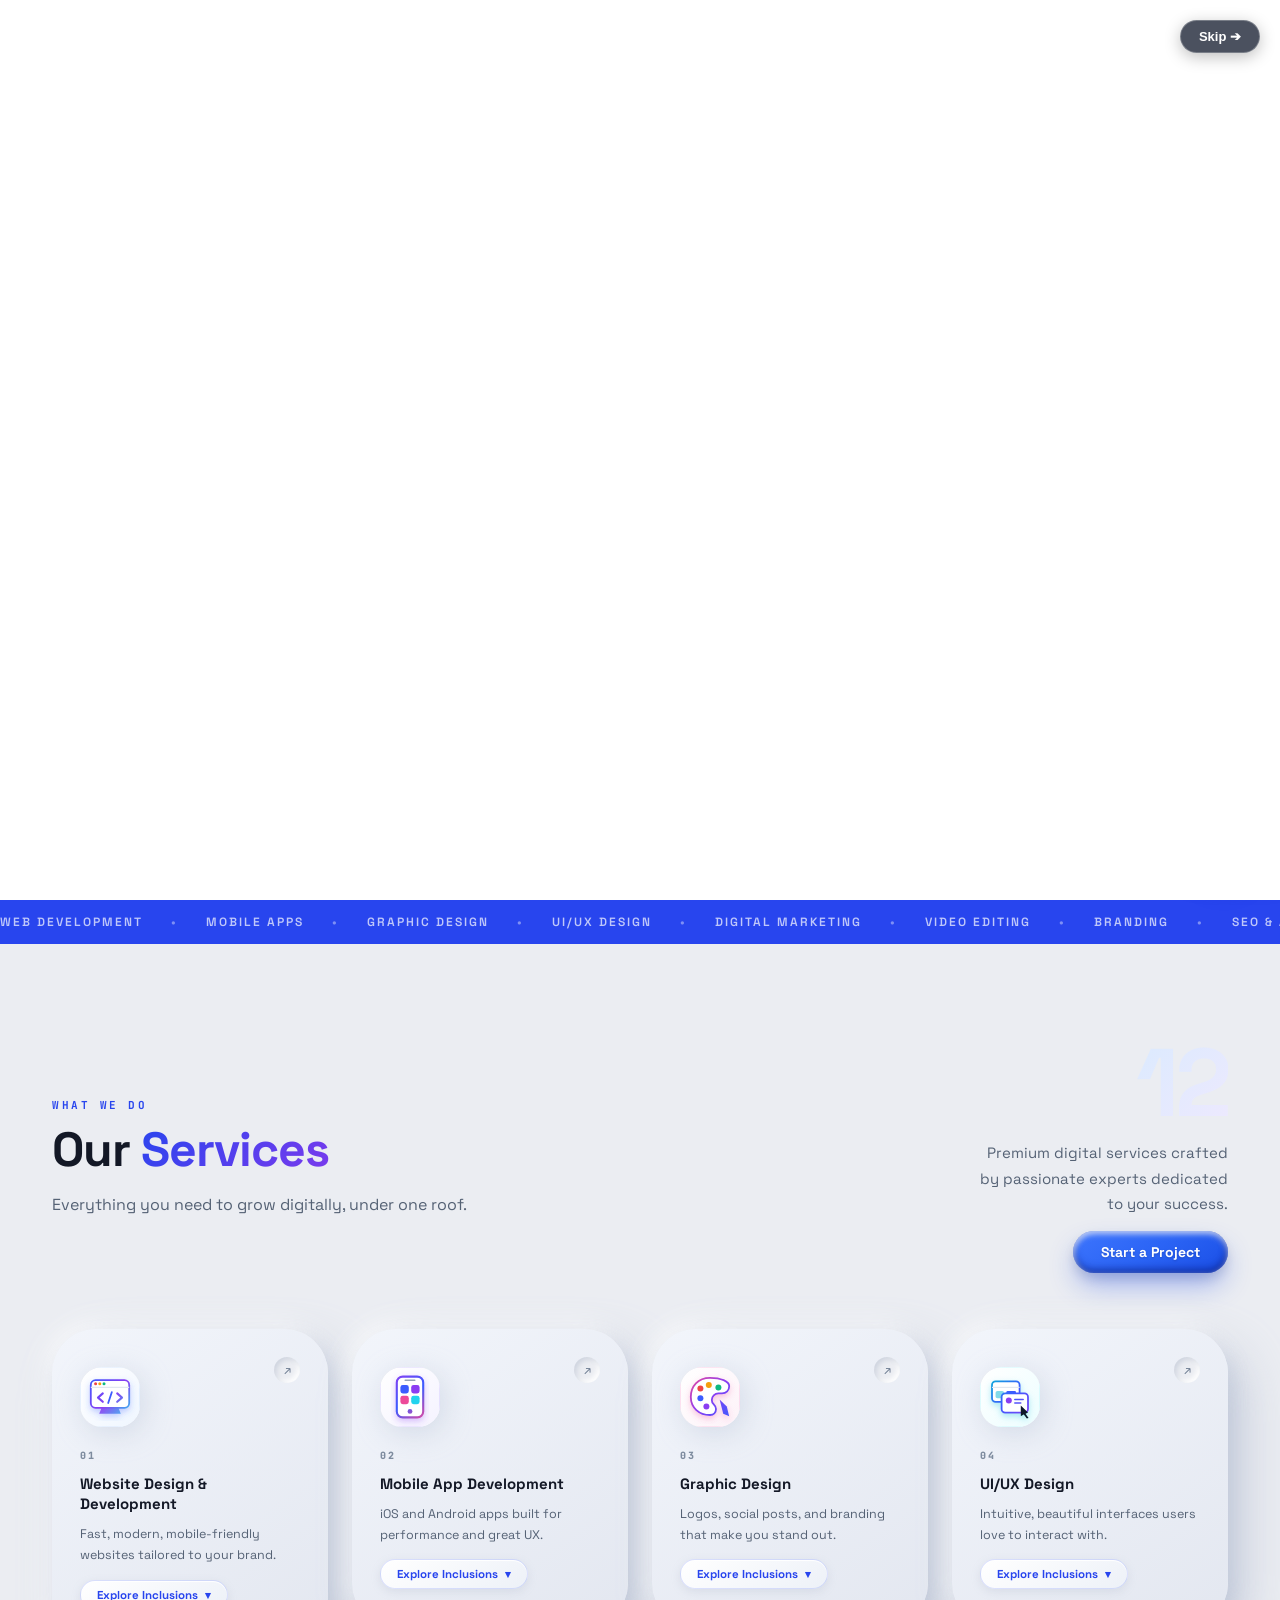
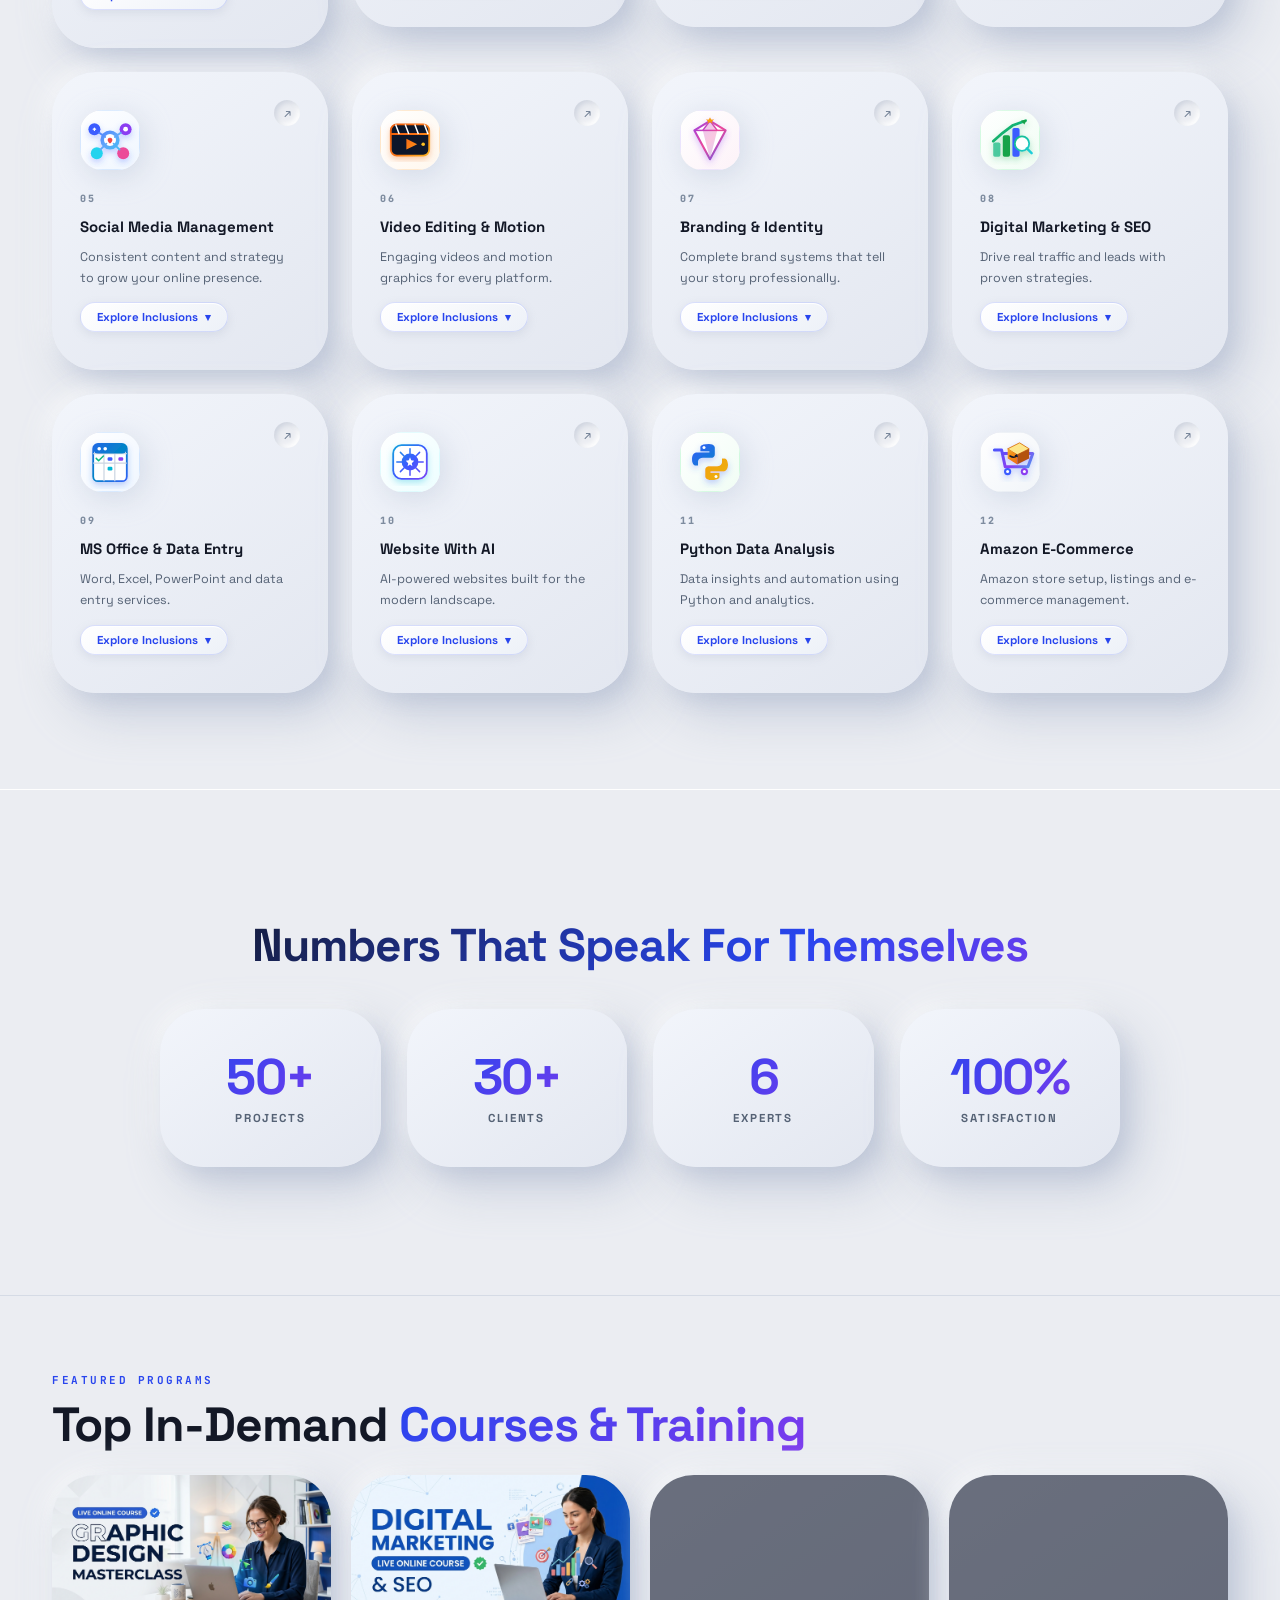
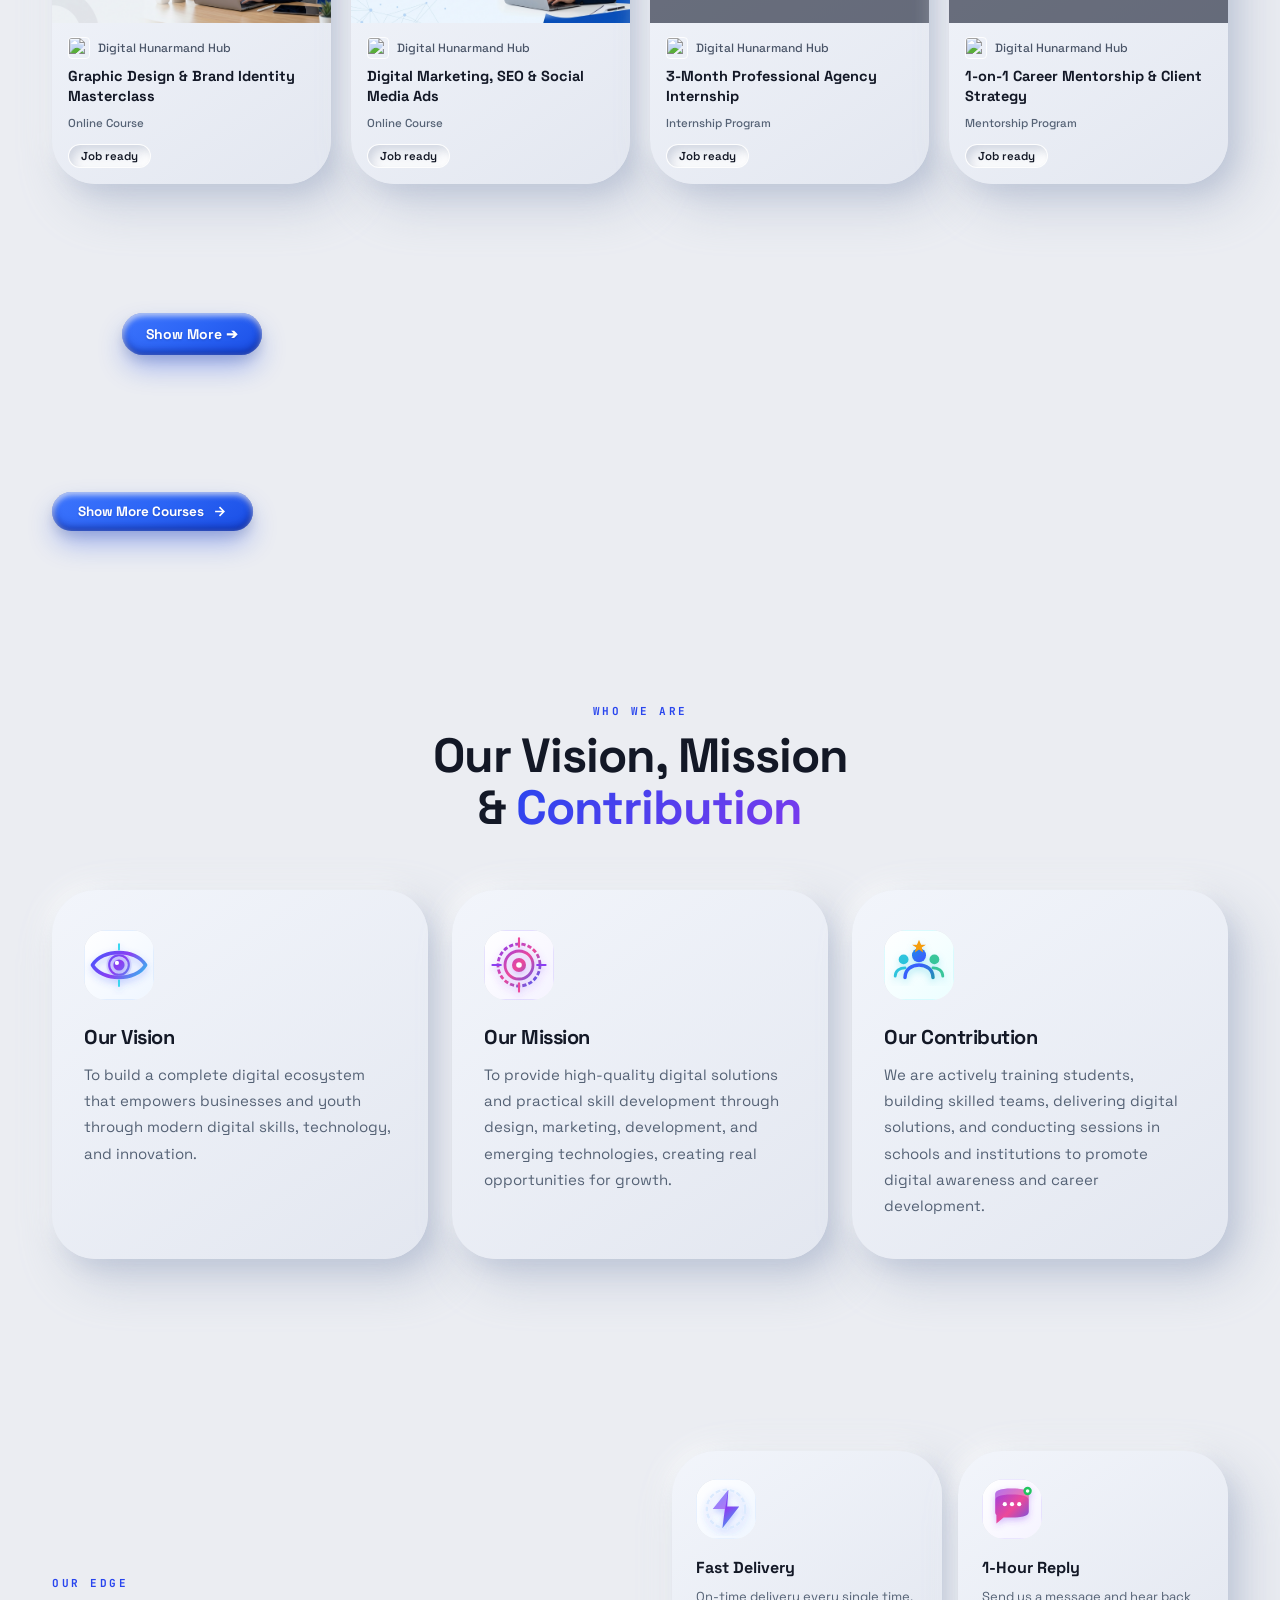
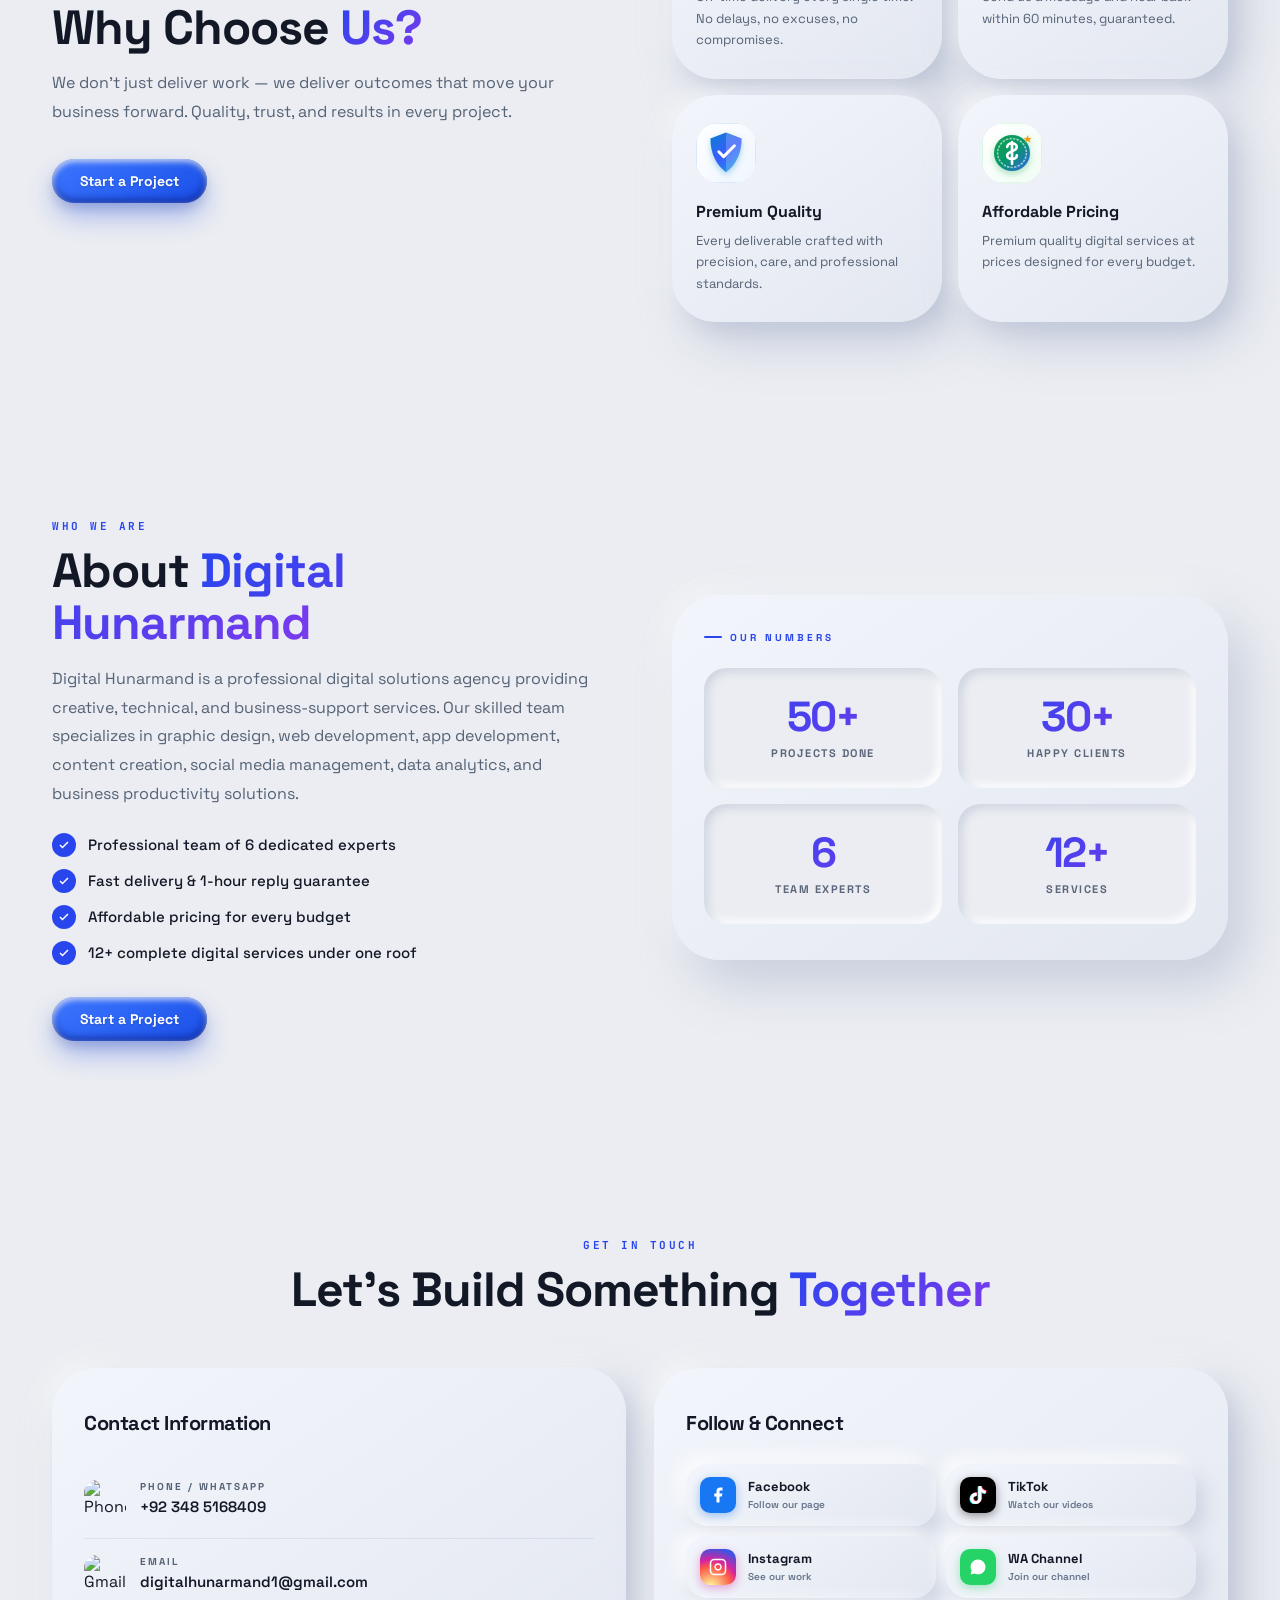
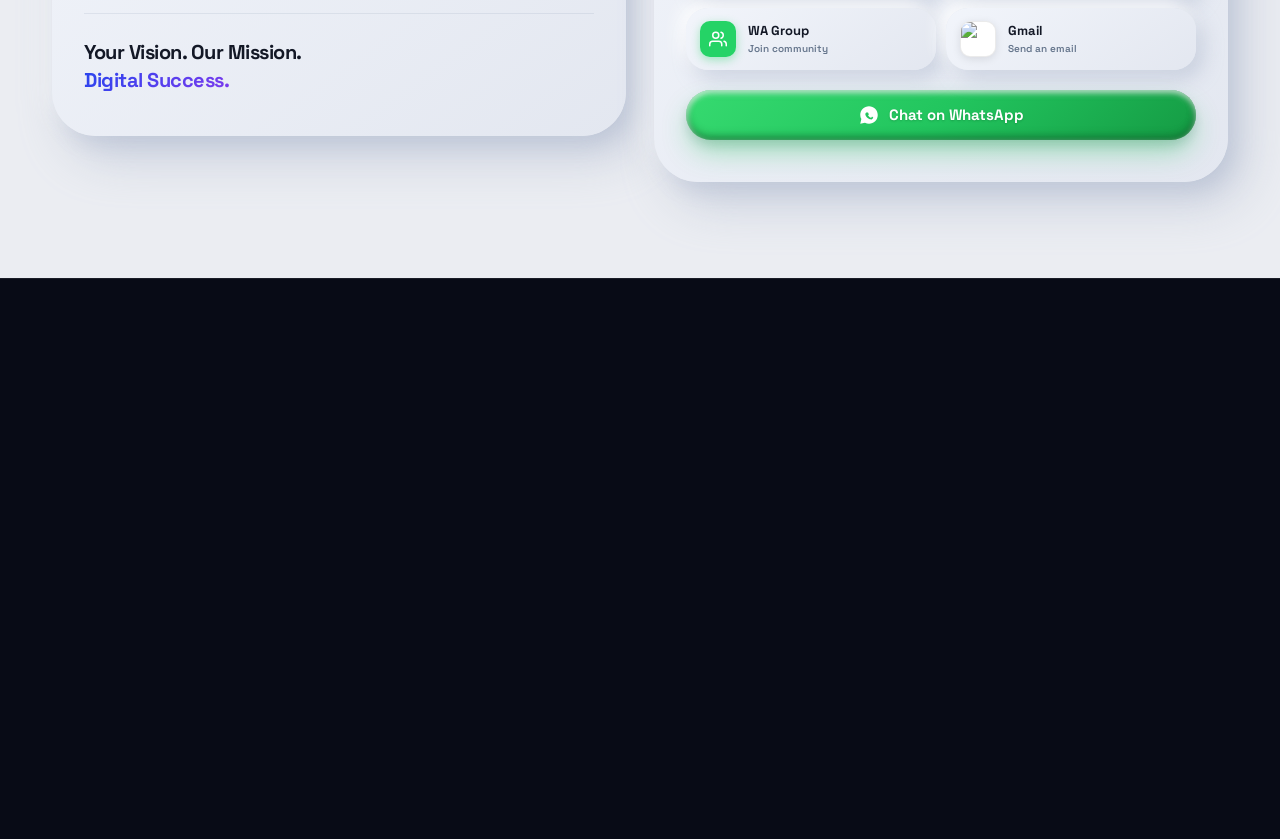
==== commit c5279717: "Optimize website performance, image lazy loading, auto compressor, and smooth loading" ====
--- a/index.html
+++ b/index.html
@@ -10,1106 +10,12 @@
 <meta name="description" content="A Complete Digital Solution for Business & Individual Success."/>
 <link rel="preconnect" href="https://fonts.googleapis.com"/>
 <link rel="preconnect" href="https://fonts.gstatic.com" crossorigin/>
+<link rel="dns-prefetch" href="https://fonts.googleapis.com"/>
+<link rel="dns-prefetch" href="https://fonts.gstatic.com"/>
+<link rel="dns-prefetch" href="https://raw.githubusercontent.com"/>
+<link rel="preload" as="image" href="logo.png" fetchpriority="high"/>
 <link href="https://fonts.googleapis.com/css2?family=Space+Grotesk:wght@400;500;600;700;800&family=JetBrains+Mono:wght@400;500;600;700&display=swap" rel="stylesheet"/>
-<style>
-*,*::before,*::after{box-sizing:border-box;margin:0;padding:0}
-html{scroll-behavior:smooth}
-body{font-family:'Space Grotesk',sans-serif;background:#fff;color:#0f172a;overflow-x:hidden}
-a{text-decoration:none;color:inherit}
-ul{list-style:none}
-img{max-width:100%;display:block}
-:root{
-  --blue:#3B5BFF;--blue-d:#2942d6;--blue-l:#eef1ff;--blue-m:#dbe2ff;
-  --purple:#8B3EF2;--dark:#080B16;--muted:#5b6478;--border:#e4e7f2;
-  --cyan:#22D3EE;
-  --grad:linear-gradient(135deg,#3B5BFF,#8B3EF2);
-  --grad-dark:linear-gradient(135deg,#0B1130,#1B1150 55%,#2A0F4A);
-  --shadow:0 4px 24px rgba(59,91,255,.12);
-  --shadow-lg:0 12px 48px rgba(59,91,255,.18);
-  --mono:'JetBrains Mono',monospace;
-}
-.g-text{background:var(--grad);-webkit-background-clip:text;-webkit-text-fill-color:transparent;background-clip:text}
-.sw{max-width:1200px;margin:0 auto;padding:96px 32px}
-.sl{font-family:var(--mono);font-size:11px;font-weight:600;letter-spacing:3px;text-transform:uppercase;color:var(--blue);margin-bottom:12px;display:block}
-.st{font-size:clamp(30px,4vw,48px);font-weight:800;line-height:1.08;color:#0f172a;margin-bottom:16px;letter-spacing:-1px}
-.st.w{color:#fff}
-.ss{font-size:16px;color:var(--muted);max-width:560px;line-height:1.8}
-.ss.w{color:#94a3b8}
-.center{text-align:center}
-.center .ss{margin:0 auto}
-.reveal{opacity:0;transform:translateY(24px);transition:opacity .7s ease,transform .7s ease}
-.reveal-l{opacity:0;transform:translateX(-28px);transition:opacity .7s ease,transform .7s ease}
-.reveal-r{opacity:0;transform:translateX(28px);transition:opacity .7s ease,transform .7s ease}
-.reveal.v,.reveal-l.v,.reveal-r.v{opacity:1;transform:none}
-
-/* MOBILE HERO TERMINAL */
-.hero-mobile-term{display:none;margin-top:8px}
-.scroll-progress{position:fixed;top:0;left:0;height:3px;width:0%;background:var(--grad);z-index:2100;transition:width .1s linear}
-
-/* PHOTO BANNER MOTION */
-.photo-banner{position:relative;min-height:360px;overflow:hidden;background:linear-gradient(135deg,#060919 0%,#0f1742 35%,#1f104d 70%,#090d24 100%);background-size:250% 250%;animation:pbBgMotion 6s ease-in-out infinite alternate;display:flex;align-items:center}
-@keyframes pbBgMotion{0%{background-position:0% 20%}50%{background-position:100% 80%}100%{background-position:0% 20%}}
-.photo-banner::before{content:'';position:absolute;inset:0;background-image:radial-gradient(rgba(255,255,255,.18) 1.5px,transparent 1.5px);background-size:26px 26px;opacity:.5;animation:pbGridMove 8s linear infinite}
-@keyframes pbGridMove{0%{background-position:0 0}100%{background-position:52px 52px}}
-.pb-glow{position:absolute;border-radius:50%;filter:blur(60px);opacity:.7;pointer-events:none}
-.pb-glow.g1{width:440px;height:440px;background:#3B5BFF;top:-80px;left:-60px;animation:orbFloat1 4.5s ease-in-out infinite alternate}
-.pb-glow.g2{width:400px;height:400px;background:#8B3EF2;bottom:-100px;right:-40px;animation:orbFloat2 5s ease-in-out infinite alternate}
-.pb-glow.g3{width:300px;height:300px;background:#22D3EE;top:25%;left:45%;opacity:.5;animation:orbFloat3 4s ease-in-out infinite alternate}
-.pb-glow.g4{width:300px;height:300px;background:#ec4899;bottom:10%;left:15%;opacity:.4;animation:orbFloat4 4.8s ease-in-out infinite alternate}
-@keyframes orbFloat1{0%{transform:translate(0,0) scale(0.95)}100%{transform:translate(120px,70px) scale(1.25)}}
-@keyframes orbFloat2{0%{transform:translate(0,0) scale(1)}100%{transform:translate(-130px,-80px) scale(1.3)}}
-@keyframes orbFloat3{0%{transform:translate(-50%,-50%) scale(0.9)}100%{transform:translate(-20%,-20%) scale(1.4)}}
-@keyframes orbFloat4{0%{transform:translate(0,0) scale(1)}100%{transform:translate(90px,-70px) scale(1.3)}}
-.pb-particles{position:absolute;inset:0;pointer-events:none;overflow:hidden}
-.p-dot{position:absolute;border-radius:50%;background:#fff;opacity:.6;animation:pFloat 3s ease-in-out infinite alternate}
-.p1{width:5px;height:5px;top:20%;left:15%;animation-duration:2.5s;animation-delay:0s;box-shadow:0 0 10px #60a5fa}
-.p2{width:6px;height:6px;top:65%;left:25%;animation-duration:3.2s;animation-delay:.4s;box-shadow:0 0 14px #c084fc}
-.p3{width:5px;height:5px;top:30%;left:80%;animation-duration:2.8s;animation-delay:.8s;box-shadow:0 0 10px #22d3ee}
-.p4{width:6px;height:6px;top:70%;left:75%;animation-duration:3.5s;animation-delay:.3s;box-shadow:0 0 14px #818cf8}
-.p5{width:5px;height:5px;top:15%;left:60%;animation-duration:2.6s;animation-delay:.6s;box-shadow:0 0 10px #38bdf8}
-.p6{width:7px;height:7px;top:45%;left:90%;animation-duration:3.8s;animation-delay:1s;box-shadow:0 0 16px #f472b6}
-@keyframes pFloat{0%{transform:translateY(0) scale(1);opacity:.4}100%{transform:translateY(-35px) scale(1.6);opacity:1}}
-.photo-banner .pb-overlay{position:relative;z-index:2;width:100%;display:flex;align-items:center;justify-content:center;padding:64px 20px}
-.photo-banner .pb-in{text-align:center;color:#fff;max-width:960px;width:100%}
-.pb-title{font-size:clamp(26px,4vw,46px);font-weight:800;letter-spacing:-1px;margin-bottom:38px;line-height:1.2;background:linear-gradient(90deg,#ffffff 0%,#93c5fd 25%,#e9d5ff 50%,#93c5fd 75%,#ffffff 100%);background-size:200% auto;-webkit-background-clip:text;-webkit-text-fill-color:transparent;background-clip:text;animation:titleShimmer 4s linear infinite}
-@keyframes titleShimmer{0%{background-position:0% center}100%{background-position:200% center}}
-.pb-stats{display:grid;grid-template-columns:repeat(4,1fr);gap:22px;justify-content:center;max-width:920px;margin:0 auto}
-.pb-stat{background:rgba(255,255,255,.07);border:1.5px solid rgba(255,255,255,.18);backdrop-filter:blur(16px);border-radius:22px;padding:28px 22px;text-align:center;position:relative;overflow:hidden;box-shadow:0 14px 40px rgba(0,0,0,.35),inset 0 1px 1px rgba(255,255,255,.2);transition:all .3s cubic-bezier(0.2,0.8,0.2,1)}
-.pb-stat::before{content:'';position:absolute;top:-50%;left:-50%;width:200%;height:200%;background:radial-gradient(circle,rgba(255,255,255,.15) 0%,transparent 60%);opacity:0;transition:opacity .3s ease;pointer-events:none}
-.pb-stat:hover::before{opacity:1}
-.pb-stat-1{animation:floatCard1 2.8s ease-in-out infinite alternate}
-.pb-stat-2{animation:floatCard2 3.1s ease-in-out infinite alternate;animation-delay:.3s}
-.pb-stat-3{animation:floatCard3 2.7s ease-in-out infinite alternate;animation-delay:.6s}
-.pb-stat-4{animation:floatCard4 3.3s ease-in-out infinite alternate;animation-delay:.9s}
-@keyframes floatCard1{0%{transform:translateY(0) rotate(0deg);box-shadow:0 10px 30px rgba(59,91,255,.25)}100%{transform:translateY(-14px) rotate(-1deg);box-shadow:0 22px 48px rgba(59,91,255,.45)}}
-@keyframes floatCard2{0%{transform:translateY(0) rotate(0deg);box-shadow:0 10px 30px rgba(139,62,242,.25)}100%{transform:translateY(-16px) rotate(1.2deg);box-shadow:0 24px 52px rgba(139,62,242,.45)}}
-@keyframes floatCard3{0%{transform:translateY(0) rotate(0deg);box-shadow:0 10px 30px rgba(34,211,238,.2)}100%{transform:translateY(-13px) rotate(-1deg);box-shadow:0 20px 45px rgba(34,211,238,.4)}}
-@keyframes floatCard4{0%{transform:translateY(0) rotate(0deg);box-shadow:0 10px 30px rgba(236,72,153,.25)}100%{transform:translateY(-15px) rotate(1deg);box-shadow:0 22px 50px rgba(236,72,153,.45)}}
-.pb-stat:hover{background:rgba(255,255,255,.14);border-color:rgba(96,165,250,.8);transform:translateY(-20px) scale(1.06) !important;box-shadow:0 28px 60px rgba(59,91,255,.5) !important}
-.pb-stat strong{display:block;font-size:clamp(30px,3.8vw,48px);font-weight:800;letter-spacing:-1.5px;line-height:1.05;margin-bottom:8px;background:linear-gradient(135deg,#60a5fa,#c084fc,#38bdf8);-webkit-background-clip:text;-webkit-text-fill-color:transparent;background-clip:text;text-shadow:0 0 25px rgba(96,165,250,.4)}
-.pb-stat span{font-size:12px;font-weight:700;letter-spacing:1.5px;text-transform:uppercase;color:#cbd5e1;display:block}
-@media(max-width:768px){.pb-stats{grid-template-columns:repeat(2,1fr);gap:16px}.pb-stat{padding:22px 16px}}
-@media(max-width:420px){.pb-stats{grid-template-columns:1fr 1fr;gap:12px}.pb-stat strong{font-size:26px}.pb-stat span{font-size:10.5px}}
-
-/* TILT */
-.tilt{transform-style:preserve-3d;transition:transform .15s ease}
-
-/* NAV */
-.nav{position:fixed;top:0;left:0;right:0;z-index:1000;background:rgba(255,255,255,.97);backdrop-filter:blur(20px);border-bottom:1px solid var(--border);transition:box-shadow .3s}
-.nav.s{box-shadow:0 4px 24px rgba(0,0,0,.08)}
-.nav-in{width:100%;max-width:100%;margin:0;padding:0 32px;height:68px;display:flex;align-items:center;justify-content:space-between;gap:16px}
-.nav-logo{display:flex;align-items:center;gap:10px;flex-shrink:0}
-.nav-ico{width:40px;height:40px;object-fit:contain;border-radius:8px}
-.nav-txt strong{font-size:14.5px;font-weight:800;color:#0f172a;display:block;line-height:1.2}
-.nav-txt strong em{color:var(--blue);font-style:normal}
-.nav-txt small{font-size:10px;color:var(--muted);font-weight:500}
-.nav-ul{display:flex;align-items:center;gap:3px;margin:0 auto;background:rgba(255,255,255,0.65);backdrop-filter:blur(16px);-webkit-backdrop-filter:blur(16px);padding:5px 8px;border-radius:50px;border:1.5px solid rgba(59,91,255,0.18);box-shadow:0 8px 32px rgba(59,91,255,0.08),inset 0 1px 1px rgba(255,255,255,0.9);transition:all .3s ease}
-.nav-ul:hover{border-color:rgba(59,91,255,0.35);box-shadow:0 12px 36px rgba(59,91,255,0.14),inset 0 1px 2px rgba(255,255,255,1)}
-.nav-ul a{display:inline-flex;align-items:center;gap:6px;font-size:12px;font-weight:600;color:#475569;padding:6px 10px;border-radius:50px;transition:all .25s ease;white-space:nowrap}
-.nav-ul a svg{width:13px;height:13px;flex-shrink:0;color:#64748b;transition:all .25s ease}
-.nav-ul a:hover{color:var(--blue);background:rgba(255,255,255,0.95);box-shadow:0 4px 14px rgba(59,91,255,0.15);transform:translateY(-1px)}
-.nav-ul a:hover svg{color:var(--blue);transform:scale(1.1)}
-.nav-ul a.on{color:#ffffff;background:linear-gradient(135deg,#3B5BFF,#2942d6);box-shadow:0 4px 14px rgba(59,91,255,0.35)}
-.nav-ul a.on svg{color:#ffffff;transform:scale(1.1)}
-.nav-btn{background:linear-gradient(135deg,#3B5BFF,#2942d6);color:#fff;padding:10px 22px;border-radius:50px;font-size:13px;font-weight:700;white-space:nowrap;flex-shrink:0;transition:all .25s ease;box-shadow:0 4px 16px rgba(59,91,255,0.25)}
-.nav-btn:hover{background:var(--blue-d);transform:translateY(-1px);box-shadow:0 6px 20px rgba(59,91,255,0.35)}
-.hbg{
-  display:none;
-  flex-direction:column;
-  justify-content:center;
-  align-items:center;
-  width:40px;
-  height:40px;
-  background:rgba(59,91,255,0.06);
-  border:1.5px solid rgba(59,91,255,0.16);
-  border-radius:10px;
-  cursor:pointer;
-  padding:0;
-  margin-left:auto;
-  gap:5px;
-  transition:all .3s cubic-bezier(0.4,0,0.2,1);
-}
-.hbg:hover{
-  background:rgba(59,91,255,0.12);
-  border-color:var(--blue);
-}
-.hbg span{
-  display:block;
-  width:20px;
-  height:2px;
-  background:#0f172a;
-  border-radius:2px;
-  transition:all .3s cubic-bezier(0.4,0,0.2,1);
-  transform-origin:center;
-}
-.hbg.active{
-  background:rgba(59,91,255,0.12);
-  border-color:var(--blue);
-}
-.hbg.active span:nth-child(1){
-  transform:translateY(7px) rotate(45deg);
-  background:var(--blue);
-}
-.hbg.active span:nth-child(2){
-  opacity:0;
-  transform:scaleX(0);
-}
-.hbg.active span:nth-child(3){
-  transform:translateY(-7px) rotate(-45deg);
-  background:var(--blue);
-}
-
-/* HERO */
-.hero{min-height:calc(100vh - 68px);background:url('background_hd_1788002478944.jpg') right center / cover no-repeat, url('../background.png') right center / cover no-repeat, url('background.png') right center / cover no-repeat;position:relative;overflow:hidden;display:flex;align-items:center;padding:50px 0}
-.hero-deco{position:absolute;inset:0;pointer-events:none}
-.hero-circle{position:absolute;border-radius:50%;opacity:.06}
-.hc1{width:600px;height:600px;background:var(--blue);top:-200px;right:-100px}
-.hc2{width:400px;height:400px;background:var(--purple);bottom:-100px;left:-100px}
-.hero-dots{position:absolute;inset:0;background-image:radial-gradient(rgba(59,91,255,.08) 1px,transparent 1px);background-size:32px 32px}
-.hero-in{max-width:1320px;margin:0 auto;padding:0 36px;display:flex;justify-content:flex-start;align-items:center;text-align:left;position:relative;z-index:1;width:100%}
-.hero-left{display:flex;flex-direction:column;align-items:flex-start;text-align:left;max-width:580px;width:100%}
-.hero-badge{display:inline-flex;align-items:center;gap:8px;background:rgba(255,255,255,.88);backdrop-filter:blur(12px);border:1.5px solid rgba(59,91,255,.2);border-radius:50px;padding:7px 18px;font-size:12px;font-weight:700;letter-spacing:.5px;color:var(--blue);margin-bottom:22px;box-shadow:0 4px 16px rgba(59,91,255,.08)}
-.hb-dot{width:8px;height:8px;border-radius:50%;background:var(--blue);box-shadow:0 0 8px rgba(59,91,255,.7);animation:pulseDot 2s infinite}
-@keyframes pulseDot{0%,100%{transform:scale(1);opacity:1}50%{transform:scale(1.25);opacity:.7}}
-.hero-h1{font-size:clamp(34px,4.3vw,54px);font-weight:800;color:#0f172a;line-height:1.15;margin-bottom:28px;letter-spacing:-1.5px;text-align:left}
-.hero-underline{position:relative;display:inline-block;padding-bottom:6px}
-.hero-underline::after{content:'';position:absolute;bottom:0;left:0;width:0%;height:5px;background:linear-gradient(90deg,#3B5BFF,#8B3EF2,#22D3EE);border-radius:4px;transition:width 0.8s cubic-bezier(0.25,1,0.5,1);box-shadow:0 2px 10px rgba(59,91,255,.4)}
-.hero-underline.active::after{width:100%}
-.typing-cursor{display:inline-block;color:var(--blue);font-weight:400;margin-left:2px;animation:cursorBlink 0.7s infinite;transition:opacity 0.5s ease}
-@keyframes cursorBlink{0%,100%{opacity:1}50%{opacity:0}}
-.hero-p{font-size:16px;color:#475569;line-height:1.75;margin-bottom:30px;max-width:510px}
-.hero-btns{display:flex;gap:14px;align-items:center;flex-wrap:wrap;margin-bottom:0;justify-content:flex-start;width:100%}
-.btn-blue{background:linear-gradient(135deg,#3B5BFF,#2942d6);color:#fff;padding:13px 28px;border-radius:12px;font-size:14px;font-weight:700;transition:all .25s ease;box-shadow:0 6px 22px rgba(59,91,255,.35);display:inline-flex;align-items:center;gap:8px}
-.btn-blue:hover{background:linear-gradient(135deg,#2942d6,#1e32aa);transform:translateY(-2px);box-shadow:0 10px 30px rgba(59,91,255,.45)}
-.btn-blue svg{transition:transform .2s ease}
-.btn-blue:hover svg{transform:translateX(3px)}
-.btn-out{background:rgba(255,255,255,.92);backdrop-filter:blur(10px);border:1.5px solid #cbd5e1;color:#0f172a;padding:12px 26px;border-radius:12px;font-size:14px;font-weight:700;transition:all .25s ease;display:inline-flex;align-items:center;gap:8px;box-shadow:0 4px 16px rgba(0,0,0,.04)}
-.btn-out:hover{background:#fff;border-color:var(--blue);color:var(--blue);transform:translateY(-2px);box-shadow:0 6px 20px rgba(59,91,255,.15)}
-.hero-trust{display:flex;align-items:center;gap:20px;flex-wrap:wrap}
-.trust-item{display:inline-flex;align-items:center;gap:6px;font-size:12.5px;font-weight:600;color:#64748b}
-.hero-right{position:relative}
-@keyframes flt{from{transform:translateY(0)}to{transform:translateY(-16px)}}
-
-/* SIGNATURE: LIVE TERMINAL CARD */
-.term-card{background:var(--dark);border-radius:16px;padding:0;box-shadow:0 24px 60px rgba(8,11,22,.35);border:1px solid rgba(255,255,255,.08);animation:flt 6s ease-in-out infinite alternate;overflow:hidden}
-.term-top{display:flex;align-items:center;gap:8px;padding:14px 18px;background:rgba(255,255,255,.03);border-bottom:1px solid rgba(255,255,255,.06)}
-.term-dot{width:10px;height:10px;border-radius:50%}
-.term-dot.r{background:#ff5f57}.term-dot.y{background:#febc2e}.term-dot.g{background:#28c840}
-.term-title{margin-left:8px;font-family:var(--mono);font-size:11px;color:#8b93a8;letter-spacing:.5px}
-.term-body{padding:22px 20px 28px;font-family:var(--mono);font-size:13px;line-height:2;min-height:190px}
-.term-line{color:#8b93a8;white-space:pre-wrap;word-break:break-word}
-.term-prompt{color:var(--cyan)}
-.term-out{color:#c7d3f5}
-.term-out .ok{color:#4ade80}
-.term-cursor{display:inline-block;width:7px;height:15px;background:var(--cyan);vertical-align:middle;margin-left:2px;animation:blink 1s step-end infinite}
-@keyframes blink{50%{opacity:0}}
-
-.fbadge{position:absolute;background:#fff;border-radius:50px;padding:10px 16px;display:flex;align-items:center;gap:8px;box-shadow:0 8px 28px rgba(0,0,0,.12);font-size:12px;font-weight:600;color:#0f172a;white-space:nowrap}
-.fbd{width:7px;height:7px;border-radius:50%;flex-shrink:0}
-.fbd.g{background:#22c55e;box-shadow:0 0 8px rgba(34,197,94,.6)}
-.fbd.b{background:var(--blue);box-shadow:0 0 8px rgba(59,91,255,.6)}
-.fb-tl{top:-8px;left:-16px;animation:flt 5s ease-in-out 1s infinite alternate}
-.fb-br{bottom:8px;right:-16px;animation:flt 5s ease-in-out 2s infinite alternate}
-
-/* MARQUEE */
-.mq{background:var(--blue);padding:14px 0;overflow:hidden;position:relative;z-index:10}
-.mq-top{margin-top:68px;border-bottom:1px solid rgba(255,255,255,.15);box-shadow:0 2px 10px rgba(59,91,255,.2)}
-.mq-track{display:flex;gap:28px;white-space:nowrap;animation:mqs 28s linear infinite;width:max-content}
-.mq-track span{font-size:12px;font-weight:600;color:rgba(255,255,255,.7);text-transform:uppercase;letter-spacing:2px}
-.mq-track .dot{color:rgba(255,255,255,.4)}
-@keyframes mqs{from{transform:translateX(0)}to{transform:translateX(-50%)}}
-
-/* VISION MISSION */
-.vmc{background:#f8faff}
-.vmc-grid{display:grid;grid-template-columns:repeat(3,1fr);gap:24px;margin-top:56px}
-.vmc-card{background:#fff;border-radius:20px;padding:40px 32px;border:1px solid var(--border);transition:all .3s}
-.vmc-card:hover{box-shadow:var(--shadow-lg);transform:translateY(-4px);border-color:var(--blue-m)}
-.vmc-ico{width:70px;height:70px;border-radius:20px;display:flex;align-items:center;justify-content:center;margin-bottom:24px;transition:all .35s ease;position:relative;overflow:hidden;box-shadow:0 8px 24px rgba(59,91,255,.14)}
-.vmc-card:hover .vmc-ico{transform:scale(1.12) translateY(-3px) rotate(-3deg);box-shadow:0 14px 30px rgba(59,91,255,.24)}
-.vmc-card h3{font-size:20px;font-weight:800;color:#0f172a;margin-bottom:12px;letter-spacing:-.5px}
-.vmc-card p{font-size:15px;color:var(--muted);line-height:1.75}
-
-/* SERVICES */
-.services{background:#fff}
-.svc-head{display:grid;grid-template-columns:1fr auto;gap:40px;align-items:center;margin-bottom:56px}
-.svc-head-right{display:flex;flex-direction:column;align-items:flex-end;gap:14px;text-align:right;min-width:260px}
-.svc-head-right p{font-size:15px;color:var(--muted);text-align:right;max-width:260px;line-height:1.7}
-.svc-grid{display:grid;grid-template-columns:repeat(4,1fr);gap:16px}
-.svc-card{background:#fff;border:1.5px solid var(--border);border-radius:18px;padding:28px 22px;position:relative;transition:all .3s;cursor:default;overflow:hidden}
-.svc-card:hover{border-color:var(--blue);box-shadow:var(--shadow-lg);transform:translateY(-5px)}
-.svc-ico{width:60px;height:60px;border-radius:16px;display:flex;align-items:center;justify-content:center;margin-bottom:20px;transition:all .3s ease;box-shadow:0 8px 22px rgba(59,91,255,.12);position:relative;overflow:hidden}
-.svc-ico img{width:100%;height:100%;object-fit:cover;border-radius:16px}
-.svc-card:hover .svc-ico{transform:scale(1.12) translateY(-2px) rotate(-3deg);box-shadow:0 14px 30px rgba(59,91,255,.22)}
-.ic-b{background:linear-gradient(135deg,#eff6ff,#dbeafe);color:var(--blue);border:1px solid #bfdbfe}
-.ic-p{background:linear-gradient(135deg,#f5f3ff,#ede9fe);color:var(--purple);border:1px solid #ddd6fe}
-.ic-c{background:linear-gradient(135deg,#ecfeff,#cffafe);color:#0891b2;border:1px solid #a5f3fc}
-.ic-g{background:linear-gradient(135deg,#f0fdf4,#dcfce7);color:#16a34a;border:1px solid #bbf7d0}
-.ic-o{background:linear-gradient(135deg,#fff7ed,#ffedd5);color:#ea580c;border:1px solid #fed7aa}
-.ic-pk{background:linear-gradient(135deg,#fdf2f8,#fce7f3);color:#db2777;border:1px solid #fbcfe8}
-.svc-num{font-family:var(--mono);font-size:10px;font-weight:700;color:#cbd5e1;letter-spacing:2px;margin-bottom:8px}
-.svc-card h3{font-size:14px;font-weight:700;color:#0f172a;margin-bottom:8px;line-height:1.35}
-.svc-card p{font-size:12px;color:var(--muted);line-height:1.65}
-.svc-arrow{position:absolute;top:22px;right:22px;width:26px;height:26px;border-radius:50%;border:1px solid var(--border);display:flex;align-items:center;justify-content:center;font-size:12px;color:#cbd5e1;transition:all .3s}
-.svc-card:hover .svc-arrow{background:var(--blue);border-color:var(--blue);color:#fff;transform:translate(2px,-2px)}
-.svc-line{position:absolute;bottom:0;left:0;right:0;height:3px;background:var(--grad);transform:scaleX(0);transform-origin:left;transition:transform .3s}
-.svc-card:hover .svc-line{transform:scaleX(1)}
-
-/* TWO COL FEATURE */
-.feature{background:var(--blue-l)}
-.feat-grid{display:grid;grid-template-columns:1fr 1fr;gap:28px}
-.feat-card{background:#fff;border-radius:24px;padding:44px 40px;border:1px solid var(--border)}
-.feat-ico-wrap{width:68px;height:68px;border-radius:20px;display:flex;align-items:center;justify-content:center;margin-bottom:24px;transition:all .35s ease;position:relative;overflow:hidden;box-shadow:0 8px 24px rgba(59,91,255,.15)}
-.feat-card:hover .feat-ico-wrap{transform:scale(1.12) translateY(-3px) rotate(-3deg);box-shadow:0 14px 30px rgba(59,91,255,.25)}
-.fi-blue{background:var(--blue);box-shadow:0 6px 20px rgba(59,91,255,.3)}
-.fi-grad{background:var(--grad);box-shadow:0 6px 20px rgba(139,62,242,.3)}
-.feat-card h3{font-size:24px;font-weight:800;color:#0f172a;margin-bottom:12px;letter-spacing:-.5px}
-.feat-card>p{font-size:15px;color:var(--muted);line-height:1.75;margin-bottom:28px}
-.feat-checks{display:flex;flex-direction:column;gap:12px;margin-bottom:28px}
-.feat-check{display:flex;align-items:center;gap:12px;font-size:14px;font-weight:600;color:#0f172a}
-.fck{width:22px;height:22px;background:var(--blue);border-radius:50%;display:flex;align-items:center;justify-content:center;flex-shrink:0}
-.btn-solid{display:inline-block;background:var(--blue);color:#fff;padding:12px 28px;border-radius:10px;font-size:14px;font-weight:700;transition:all .2s;box-shadow:0 4px 16px rgba(59,91,255,.25)}
-.btn-solid:hover{background:var(--blue-d);transform:translateY(-1px)}
-
-/* ABOUT */
-.about{background:#fff}
-.about-in{display:grid;grid-template-columns:1fr 1fr;gap:64px;align-items:center}
-.about-checks{display:flex;flex-direction:column;gap:12px;margin:24px 0 32px}
-.ack{display:flex;align-items:center;gap:12px;font-size:15px;font-weight:500;color:#0f172a}
-.ack-ico{width:24px;height:24px;background:var(--blue);border-radius:50%;display:flex;align-items:center;justify-content:center;flex-shrink:0}
-.about-stat-box{background:linear-gradient(135deg,#0B1130 0%,#1B1150 55%,#2A0F4A 100%);border-radius:24px;padding:36px 32px;border:1px solid rgba(139,62,242,.25);position:relative;overflow:hidden;box-shadow:0 20px 60px rgba(59,91,255,.18)}
-.about-stat-box::before{content:'';position:absolute;inset:0;background-image:radial-gradient(rgba(255,255,255,.06) 1px,transparent 1px);background-size:22px 22px;opacity:.7;pointer-events:none}
-.about-stat-box::after{content:'';position:absolute;top:-80px;right:-80px;width:250px;height:250px;background:radial-gradient(circle,rgba(139,62,242,.3),transparent 70%);pointer-events:none}
-.stat-title{font-size:10px;font-weight:800;letter-spacing:3px;text-transform:uppercase;color:#a78bfa;margin-bottom:24px;position:relative;z-index:1;display:flex;align-items:center;gap:8px}
-.stat-title::before{content:'';width:18px;height:2px;background:linear-gradient(90deg,#3B5BFF,#8B3EF2);border-radius:2px}
-.stat-grid{display:grid;grid-template-columns:1fr 1fr;gap:16px;position:relative;z-index:1}
-.stat-item{background:rgba(255,255,255,.06);padding:28px 20px;border-radius:18px;border:1px solid rgba(255,255,255,.1);text-align:center;transition:all .3s ease;position:relative;overflow:hidden;backdrop-filter:blur(8px)}
-.stat-item::before{content:'';position:absolute;inset:0;background:linear-gradient(135deg,rgba(59,91,255,.08),rgba(139,62,242,.08));opacity:0;transition:opacity .3s}
-.stat-item:hover{border-color:rgba(139,62,242,.5);transform:translateY(-4px);box-shadow:0 12px 32px rgba(139,62,242,.2)}
-.stat-item:hover::before{opacity:1}
-.stat-item strong{display:block;font-size:42px;font-weight:900;background:linear-gradient(135deg,#fff,#a78bfa);-webkit-background-clip:text;-webkit-text-fill-color:transparent;background-clip:text;letter-spacing:-2px;line-height:1;margin-bottom:8px}
-.stat-item span{font-size:11px;color:#94a3b8;font-weight:700;text-transform:uppercase;letter-spacing:1.5px;display:block}
-
-/* INTERNSHIP */
-.internship{background:linear-gradient(160deg,#f0f7ff,#fff)}
-.int-badge{display:inline-flex;align-items:center;gap:8px;background:var(--blue);color:#fff;border-radius:50px;padding:8px 20px;font-size:12px;font-weight:700;letter-spacing:1px;text-transform:uppercase;margin-bottom:20px}
-.int-grid{display:grid;grid-template-columns:1fr 1fr;gap:40px;align-items:start}
-.int-left h2{font-size:clamp(28px,3.5vw,44px);font-weight:800;letter-spacing:-1px;margin-bottom:16px}
-.int-left p{font-size:15px;color:var(--muted);line-height:1.8;margin-bottom:28px}
-.int-meta{display:grid;grid-template-columns:repeat(3,1fr);gap:12px;margin-bottom:28px}
-.int-meta-item{background:#fff;border:1px solid var(--border);border-radius:14px;padding:16px;text-align:center}
-.int-meta-item svg{margin:0 auto 8px}
-.int-meta-item strong{display:block;font-size:13px;font-weight:700;color:var(--blue);margin-bottom:2px}
-.int-meta-item span{font-size:11px;color:var(--muted)}
-.int-benefits-title{font-size:11px;font-weight:800;letter-spacing:2px;text-transform:uppercase;color:#0f172a;margin-bottom:16px;display:flex;align-items:center;gap:10px}
-.int-benefits-title::after{content:'';flex:1;height:1px;background:var(--border)}
-.benefits-grid{display:grid;grid-template-columns:repeat(2,1fr);gap:12px}
-.benefit-item{background:#fff;border:1px solid var(--border);border-radius:14px;padding:16px 18px;display:flex;align-items:center;gap:12px;transition:all .3s}
-.benefit-item:hover{border-color:var(--blue);box-shadow:var(--shadow);transform:translateY(-2px)}
-.ben-ico{width:40px;height:40px;background:var(--blue-l);border-radius:10px;display:flex;align-items:center;justify-content:center;flex-shrink:0;color:var(--blue)}
-.ben-txt strong{display:block;font-size:13px;font-weight:700;color:#0f172a}
-.ben-txt span{font-size:11px;color:var(--muted)}
-
-/* TEAM */
-.team{background:#f8faff}
-.team-grid{display:grid;grid-template-columns:repeat(3,1fr);gap:20px}
-.tc{background:#fff;border:1.5px solid var(--border);border-radius:20px;padding:32px 26px;transition:all .3s;position:relative;overflow:hidden}
-.tc::after{content:'';position:absolute;top:0;left:0;right:0;height:3px;background:var(--grad);opacity:0;transition:opacity .3s}
-.tc:hover{border-color:rgba(59,91,255,.25);box-shadow:var(--shadow-lg);transform:translateY(-5px)}
-.tc:hover::after{opacity:1}
-.tc-avatar{width:56px;height:56px;border-radius:16px;background:var(--grad);display:flex;align-items:center;justify-content:center;font-size:22px;font-weight:800;color:#fff;margin-bottom:16px}
-.tc h3{font-size:19px;font-weight:800;color:#0f172a;margin-bottom:8px;letter-spacing:-.5px}
-.tc-tags{display:flex;flex-wrap:wrap;gap:6px;margin-bottom:16px}
-.tc-tag{font-size:10px;font-weight:700;letter-spacing:1px;text-transform:uppercase;padding:4px 12px;border-radius:50px}
-.td{color:var(--blue);background:var(--blue-m)}
-.tv{color:var(--purple);background:#ede9fe}
-.ta{color:#0891b2;background:#cffafe}
-.tg{color:#16a34a;background:#dcfce7}
-.to{color:#ea580c;background:#ffedd5}
-.tc-skills{display:flex;flex-direction:column;gap:8px}
-.tc-skill{display:flex;align-items:center;gap:8px;font-size:13px;color:var(--muted);font-weight:500}
-.sk-dot{width:5px;height:5px;border-radius:50%;background:var(--blue);flex-shrink:0}
-
-/* WHY US */
-.why{background:#fff}
-.why-in{display:grid;grid-template-columns:1fr 1fr;gap:64px;align-items:center}
-.why-cards{display:grid;grid-template-columns:1fr 1fr;gap:16px}
-.wc{background:#f8faff;border:1.5px solid var(--border);border-radius:18px;padding:28px 24px;transition:all .3s}
-.wc:hover{border-color:var(--blue);box-shadow:var(--shadow);transform:translateY(-3px);background:var(--blue-l)}
-.wc-ico{width:60px;height:60px;background:#fff;border-radius:18px;display:flex;align-items:center;justify-content:center;margin-bottom:18px;box-shadow:0 8px 24px rgba(59,91,255,.14);transition:all .35s ease;position:relative;overflow:hidden}
-.wc:hover .wc-ico{transform:scale(1.12) translateY(-2px) rotate(-3deg);box-shadow:0 14px 30px rgba(59,91,255,.24)}
-.wc h4{font-size:16px;font-weight:700;color:#0f172a;margin-bottom:8px}
-.wc p{font-size:13px;color:var(--muted);line-height:1.65}
-
-/* MENTORSHIP */
-.mentorship{background:#f8faff;position:relative}
-.mentor-badge{display:inline-flex;align-items:center;gap:8px;background:var(--blue-m);color:var(--blue);border-radius:50px;padding:6px 16px;font-size:11px;font-weight:700;letter-spacing:1.5px;text-transform:uppercase;margin-bottom:16px}
-.mentor-grid{display:grid;grid-template-columns:repeat(4,1fr);gap:18px;margin-top:40px}
-.mentor-card{background:#fff;border:1.5px solid var(--border);border-radius:20px;padding:30px 22px;transition:all .3s;position:relative;overflow:hidden}
-.mentor-card::after{content:'';position:absolute;top:0;left:0;right:0;height:3px;background:var(--grad);opacity:0;transition:opacity .3s}
-.mentor-card:hover{border-color:var(--blue);box-shadow:var(--shadow-lg);transform:translateY(-5px)}
-.mentor-card:hover::after{opacity:1}
-.mentor-ico{width:56px;height:56px;border-radius:14px;display:flex;align-items:center;justify-content:center;margin-bottom:20px;background:#f0f7ff;border:1px solid #e0e7ff;color:#2563eb;transition:all .3s ease}
-.mentor-card:hover .mentor-ico{background:linear-gradient(135deg,#3B5BFF,#2563eb);color:#ffffff;border-color:transparent;transform:translateY(-2px);box-shadow:0 8px 20px rgba(37,99,235,.25)}
-.mentor-ico svg{width:26px;height:26px;transition:transform .3s ease}
-.mentor-card:hover .mentor-ico svg{transform:scale(1.08)}
-.mentor-card h3{font-size:16px;font-weight:700;color:#0f172a;margin-bottom:8px;line-height:1.35}
-.mentor-card p{font-size:12.5px;color:var(--muted);line-height:1.65}
-.mentor-cta{margin-top:40px;background:linear-gradient(135deg,#0B1130,#1B1150 55%,#2A0F4A);border-radius:22px;padding:36px 40px;display:flex;align-items:center;justify-content:space-between;gap:28px;color:#fff;position:relative;overflow:hidden}
-.mentor-cta::before{content:'';position:absolute;inset:0;background-image:radial-gradient(rgba(255,255,255,.09) 1px,transparent 1px);background-size:24px 24px;opacity:.5}
-.mentor-cta-txt{position:relative;z-index:1;max-width:580px}
-.mentor-cta-txt h3{font-size:clamp(20px,2.8vw,28px);font-weight:800;letter-spacing:-.5px;margin-bottom:6px}
-.mentor-cta-txt p{font-size:13.5px;color:#cbd5e1;line-height:1.6}
-.mentor-cta-btn{position:relative;z-index:1;background:var(--grad);color:#fff;padding:12px 28px;border-radius:10px;font-size:13.5px;font-weight:700;white-space:nowrap;box-shadow:0 6px 20px rgba(59,91,255,.35);transition:all .2s;flex-shrink:0}
-.mentor-cta-btn:hover{transform:translateY(-2px);box-shadow:0 8px 28px rgba(139,62,242,.45)}
-
-/* HIRING */
-.hiring{background:linear-gradient(160deg,#f0f7ff,#fff)}
-.hiring-badge{display:inline-flex;align-items:center;gap:8px;background:#dcfce7;color:#16a34a;border-radius:50px;padding:6px 16px;font-size:11px;font-weight:700;letter-spacing:1.5px;text-transform:uppercase;margin-bottom:16px;animation:pulseGreen 2s infinite}
-@keyframes pulseGreen{0%,100%{box-shadow:0 0 0 0 rgba(22,163,74,.3)}50%{box-shadow:0 0 0 8px rgba(22,163,74,0)}}
-.hiring-in{display:grid;grid-template-columns:1fr 1fr;gap:40px;align-items:start}
-.hiring-left h2{font-size:clamp(28px,3.5vw,44px);font-weight:800;letter-spacing:-1px;margin-bottom:16px}
-.hiring-left p{font-size:15px;color:var(--muted);line-height:1.8;margin-bottom:24px}
-.positions-list{display:flex;flex-direction:column;gap:10px;margin-bottom:28px}
-.pos-item{display:flex;align-items:center;gap:12px;padding:14px 18px;background:#fff;border:1.5px solid var(--border);border-radius:12px;font-size:14px;font-weight:600;color:#0f172a;transition:all .3s}
-.pos-item:hover{border-color:var(--blue);box-shadow:var(--shadow);transform:translateX(4px)}
-.pos-dot{width:8px;height:8px;border-radius:50%;background:var(--blue);flex-shrink:0}
-.hiring-right{display:grid;grid-template-columns:1fr;gap:16px}
-.hr-box{background:#fff;border:1px solid var(--border);border-radius:18px;padding:24px 28px}
-.hr-box-title{display:flex;align-items:center;gap:10px;font-size:12px;font-weight:800;letter-spacing:2px;text-transform:uppercase;color:#0f172a;margin-bottom:16px;padding-bottom:12px;border-bottom:1px solid var(--border)}
-.hr-box-title svg{color:var(--blue)}
-.hr-list{display:flex;flex-direction:column;gap:8px}
-.hr-list li{display:flex;align-items:flex-start;gap:8px;font-size:13px;color:var(--muted);line-height:1.5}
-.hr-list li::before{content:'•';color:var(--blue);font-weight:800;flex-shrink:0;margin-top:1px}
-
-/* PARTNERSHIP */
-.partner{background:linear-gradient(135deg,#0c2363 0%,#153ea8 40%,#1e50d8 75%,#1b3ca0 100%);position:relative;overflow:hidden;border-top:1px solid rgba(255,255,255,.2);border-bottom:1px solid rgba(255,255,255,.2);padding:90px 0}
-.partner::before{content:'';position:absolute;top:-120px;right:-120px;width:500px;height:500px;background:radial-gradient(circle,rgba(34,211,238,.3),transparent 65%);pointer-events:none}
-.partner::after{content:'';position:absolute;bottom:-120px;left:-120px;width:500px;height:500px;background:radial-gradient(circle,rgba(255,255,255,.15),transparent 65%);pointer-events:none}
-.partner-in{display:grid;grid-template-columns:1.1fr .9fr;gap:56px;align-items:center;position:relative;z-index:1}
-.partner-left h2{font-size:clamp(30px,3.8vw,46px);font-weight:900;color:#ffffff;letter-spacing:-1.2px;margin-bottom:18px;line-height:1.15}
-.partner-left h2 .b-text{background:linear-gradient(135deg,#67e8f9 0%,#a5f3fc 50%,#ffffff 100%);-webkit-background-clip:text;-webkit-text-fill-color:transparent;background-clip:text}
-.partner-left p.partner-lead{font-size:15px;color:#e0e7ff;line-height:1.8;margin-bottom:28px}
-.partner-orgs{display:flex;align-items:center;gap:14px;margin-bottom:28px;flex-wrap:wrap}
-.org-card{background:rgba(255,255,255,.12);border:1.5px solid rgba(255,255,255,.25);border-radius:16px;padding:16px 20px;display:flex;align-items:center;gap:14px;backdrop-filter:blur(14px);transition:all .3s ease;flex:1;min-width:200px;box-shadow:0 8px 24px rgba(0,0,0,.15)}
-.org-card:hover{border-color:#67e8f9;transform:translateY(-2px);background:rgba(255,255,255,.18);box-shadow:0 12px 32px rgba(0,0,0,.25)}
-.org-card-ico{width:44px;height:44px;border-radius:12px;display:flex;align-items:center;justify-content:center;font-size:16px;font-weight:800;color:#fff;flex-shrink:0;overflow:hidden}
-.org-card-ico img{width:100%;height:100%;object-fit:contain;border-radius:10px}
-.org-ico-dh{background:#ffffff;box-shadow:0 4px 14px rgba(0,0,0,.2);border:1px solid rgba(255,255,255,.5);padding:2px}
-.org-ico-na{background:#ffffff;box-shadow:0 4px 14px rgba(0,0,0,.2);border:1px solid rgba(255,255,255,.5);padding:2px}
-.org-card-txt strong{display:block;font-size:14.5px;font-weight:800;color:#ffffff}
-.org-card-txt span{font-size:11px;color:#cbd5e1;font-weight:500}
-.org-sep{width:36px;height:36px;border-radius:50%;background:rgba(255,255,255,.2);border:1.5px solid rgba(255,255,255,.35);display:flex;align-items:center;justify-content:center;color:#ffffff;font-size:14px;font-weight:900;flex-shrink:0}
-.partner-quote{background:rgba(255,255,255,.1);border-left:4px solid #38bdf8;border-radius:0 16px 16px 0;padding:20px 24px;border:1px solid rgba(255,255,255,.2);border-left:4px solid #38bdf8;backdrop-filter:blur(10px)}
-.partner-quote p{font-size:13.5px;color:#f1f5f9;line-height:1.75;font-style:italic;margin:0}
-.partner-quote strong{color:#67e8f9;font-style:normal}
-.partner-obj{background:rgba(255,255,255,.1);border:1.5px solid rgba(255,255,255,.22);border-radius:22px;padding:28px 30px;backdrop-filter:blur(14px);box-shadow:0 24px 60px rgba(0,0,0,.2)}
-.partner-obj-title{display:flex;align-items:center;gap:10px;font-size:11px;font-weight:800;letter-spacing:2.5px;text-transform:uppercase;color:#a5f3fc;margin-bottom:20px;padding-bottom:12px;border-bottom:1px solid rgba(255,255,255,.15)}
-.partner-obj-title svg{color:#38bdf8}
-.pobj-list{display:flex;flex-direction:column;gap:12px}
-.pobj-item{display:flex;align-items:flex-start;gap:12px;font-size:13.5px;color:#f1f5f9;line-height:1.6}
-.pobj-check{width:18px;height:18px;border-radius:50%;background:rgba(34,211,238,.25);border:1px solid #38bdf8;display:flex;align-items:center;justify-content:center;color:#67e8f9;flex-shrink:0;margin-top:2px}
-.partner-reps{margin-top:18px;background:rgba(255,255,255,.1);border:1.5px solid rgba(255,255,255,.22);border-radius:22px;padding:24px 28px;backdrop-filter:blur(14px);box-shadow:0 24px 60px rgba(0,0,0,.2)}
-.partner-reps-title{display:flex;align-items:center;gap:10px;font-size:11px;font-weight:800;letter-spacing:2.5px;text-transform:uppercase;color:#a5f3fc;margin-bottom:16px;padding-bottom:12px;border-bottom:1px solid rgba(255,255,255,.15)}
-.partner-reps-title svg{color:#38bdf8}
-.partner-reps-grid{display:grid;grid-template-columns:1fr 1fr;gap:14px}
-.rep-box{background:rgba(255,255,255,.08);border-radius:14px;padding:16px 18px;border:1px solid rgba(255,255,255,.18);display:flex;align-items:center;gap:14px;transition:all .3s ease}
-.rep-box:hover{border-color:#67e8f9;background:rgba(255,255,255,.16);transform:translateY(-2px);box-shadow:0 8px 24px rgba(0,0,0,.2)}
-.rep-avatar{width:44px;height:44px;border-radius:12px;display:flex;align-items:center;justify-content:center;font-size:15px;font-weight:800;color:#fff;flex-shrink:0;overflow:hidden}
-.rep-avatar img{width:100%;height:100%;object-fit:cover;display:block}
-.rep-av-1{background:#ffffff;box-shadow:0 4px 12px rgba(0,0,0,.2);border:1px solid rgba(255,255,255,.4)}
-.rep-av-2{background:#ffffff;box-shadow:0 4px 12px rgba(0,0,0,.2);border:1px solid rgba(255,255,255,.4)}
-.rep-info strong{display:block;font-size:14px;font-weight:800;color:#ffffff;margin-bottom:2px}
-.rep-info span{font-size:11px;color:#cbd5e1;line-height:1.35;display:block}
-
-/* COURSERA-STYLE CLEAN ROW CAROUSEL */
-.courses{background:#ffffff;padding:24px 0}
-.courses-intro{font-size:14px;color:#475569;max-width:820px;line-height:1.6;margin-bottom:28px}
-.courses-grid-row{
-  display:grid;
-  grid-template-columns:repeat(4,1fr);
-  gap:20px;
-  width:100%;
-  margin-bottom:28px;
-}
-.coursera-card{
-  background:#ffffff;
-  border:1px solid #d1d5db;
-  border-radius:14px;
-  overflow:hidden;
-  display:flex;
-  flex-direction:column;
-  text-decoration:none;
-  color:#0f172a;
-  transition:all .25s ease;
-  box-shadow:0 1px 4px rgba(0,0,0,0.04);
-}
-.coursera-card:hover{
-  border-color:var(--blue);
-  transform:translateY(-4px);
-  box-shadow:0 12px 28px rgba(0,0,0,0.09);
-}
-.coursera-thumb{
-  width:100%;
-  height:148px;
-  overflow:hidden;
-  background:#0f172a;
-}
-.coursera-thumb img{
-  width:100%;
-  height:100%;
-  object-fit:cover;
-  object-position:center;
-  transition:transform .4s ease;
-}
-.coursera-card:hover .coursera-thumb img{
-  transform:scale(1.04);
-}
-.coursera-body{
-  padding:14px 16px 16px;
-  display:flex;
-  flex-direction:column;
-  flex:1;
-}
-.coursera-org{
-  display:flex;
-  align-items:center;
-  gap:8px;
-  margin-bottom:8px;
-}
-.coursera-org-ico{
-  width:22px;
-  height:22px;
-  border-radius:4px;
-  object-fit:contain;
-  border:1px solid #e2e8f0;
-  flex-shrink:0;
-}
-.coursera-org-name{
-  font-size:12px;
-  color:#475569;
-  font-weight:500;
-  white-space:nowrap;
-  overflow:hidden;
-  text-overflow:ellipsis;
-}
-.coursera-title{
-  font-size:14.5px;
-  font-weight:700;
-  color:#0f172a;
-  line-height:1.35;
-  margin-bottom:10px;
-  min-height:38px;
-  display:-webkit-box;
-  -webkit-line-clamp:2;
-  -webkit-box-orient:vertical;
-  overflow:hidden;
-}
-.coursera-type{
-  font-size:11.5px;
-  color:#64748b;
-  margin-bottom:14px;
-  font-weight:500;
-}
-.coursera-pill{
-  display:inline-flex;
-  align-items:center;
-  padding:4px 12px;
-  border:1px solid #cbd5e1;
-  border-radius:50px;
-  font-size:11.5px;
-  font-weight:600;
-  color:#334155;
-  background:#f8fafc;
-  width:fit-content;
-  margin-top:auto;
-}
-
-/* Show more button (Coursera blue outline button) */
-.coursera-btn-row{
-  display:flex;
-  justify-content:flex-start;
-}
-.btn-coursera-more{
-  display:inline-block;
-  padding:10px 22px;
-  border:1.5px solid var(--blue);
-  color:var(--blue);
-  background:#fff;
-  border-radius:8px;
-  font-size:13.5px;
-  font-weight:700;
-  text-decoration:none;
-  transition:all .2s ease;
-}
-.btn-coursera-more:hover{
-  background:var(--blue);
-  color:#fff;
-  transform:translateY(-1px);
-}
-
-@media(max-width:1024px){
-  .courses-grid-row{
-    grid-template-columns:repeat(2,1fr);
-    gap:16px;
-  }
-}
-@media(max-width:768px){
-  .courses-grid-row{
-    display:flex;
-    overflow-x:auto;
-    scroll-snap-type:x mandatory;
-    -webkit-overflow-scrolling:touch;
-    gap:14px;
-    padding-bottom:12px;
-    margin:0 -16px;
-    padding-left:16px;
-    padding-right:16px;
-  }
-  .courses-grid-row::-webkit-scrollbar{
-    height:4px;
-  }
-  .courses-grid-row::-webkit-scrollbar-thumb{
-    background:#cbd5e1;
-    border-radius:4px;
-  }
-  .coursera-card{
-    flex:0 0 250px;
-    scroll-snap-align:start;
-  }
-  .coursera-thumb{
-    height:135px;
-  }
-}
-
-/* CONTACT */
-.contact{background:var(--blue-l)}
-.contact-grid{display:grid;grid-template-columns:1fr 1fr;gap:28px;align-items:start}
-.cbox{background:#fff;border-radius:24px;padding:40px;box-shadow:var(--shadow);border:1px solid var(--border)}
-.cbox h3{font-size:20px;font-weight:800;margin-bottom:28px;color:#0f172a;letter-spacing:-.5px}
-.ci{display:flex;align-items:flex-start;gap:14px;padding:16px 0;border-bottom:1px solid var(--border)}
-.ci:last-of-type{border-bottom:none;padding-bottom:0}
-.ci-ico{width:42px;height:42px;border-radius:12px;display:flex;align-items:center;justify-content:center;flex-shrink:0;overflow:hidden}
-.ci-ico img{width:100%;height:100%;object-fit:cover;border-radius:12px}
-.ci-ph{background:none}
-.ci-em{background:none}
-.ci-lbl{font-size:10px;font-weight:700;text-transform:uppercase;letter-spacing:2px;color:var(--muted);margin-bottom:3px}
-.ci-val{font-size:15px;font-weight:600;color:#0f172a;transition:color .2s}
-.ci-val:hover{color:var(--blue)}
-.ctag{margin-top:24px;font-size:20px;font-weight:800;line-height:1.4;letter-spacing:-.5px}
-.sg{display:grid;grid-template-columns:1fr 1fr;gap:10px;margin-bottom:20px}
-.sl-btn{display:flex;align-items:center;gap:12px;border:1.5px solid var(--border);padding:13px 14px;border-radius:14px;font-size:13px;font-weight:600;color:#0f172a;background:#fff;transition:all .25s;position:relative;overflow:hidden}
-.sl-btn:hover{border-color:transparent;color:#fff;transform:translateY(-2px);box-shadow:0 8px 20px rgba(0,0,0,.12)}
-.sl-btn.fb:hover{background:#1877f2}.sl-btn.tt:hover{background:#0f172a}.sl-btn.ig:hover{background:linear-gradient(135deg,#f09433,#dc2743,#bc1888)}.sl-btn.wa:hover{background:#25d366}.sl-btn.wg:hover{background:#128c7e}.sl-btn.gm:hover{background:#ea4335}
-.sl-ico{width:34px;height:34px;border-radius:10px;display:flex;align-items:center;justify-content:center;flex-shrink:0;color:#fff}
-.si-fb{background:#1877f2}.si-tt{background:#0f172a}.si-ig{background:linear-gradient(135deg,#f09433,#dc2743,#bc1888)}.si-wa{background:#25d366}.si-wg{background:#128c7e}.si-gm{background:#ea4335}
-.sl-txt strong{font-size:13px;font-weight:700;display:block}
-.sl-txt small{font-size:10px;color:var(--muted)}
-.sl-btn:hover .sl-txt small{color:rgba(255,255,255,.7)}
-.btn-wa-big{display:flex;align-items:center;justify-content:center;gap:10px;background:#22c55e;color:#fff;padding:15px;border-radius:14px;font-size:15px;font-weight:700;box-shadow:0 4px 20px rgba(34,197,94,.25);transition:all .2s}
-.btn-wa-big:hover{background:#16a34a;transform:translateY(-2px)}
-
-/* FOOTER */
-.footer{background:#080B16;border-top:1px solid rgba(255,255,255,.08);position:relative}
-.ft-in{max-width:1200px;margin:0 auto;padding:56px 32px 40px;display:grid;grid-template-columns:2fr 1fr 1fr;gap:40px;border-bottom:1px solid rgba(255,255,255,.08)}
-.ft-logo{display:flex;align-items:center;gap:10px;margin-bottom:14px}
-.ft-ico{width:36px;height:36px;object-fit:contain;border-radius:8px}
-.ft-name{font-size:16px;font-weight:800;color:#fff;display:block}
-.ft-name em{color:#60a5fa;font-style:normal}
-.ft-sub{font-size:11px;color:#94a3b8;font-weight:500}
-.ft-desc{font-size:14px;color:#cbd5e1;line-height:1.75;max-width:380px}
-.ft-col h4{font-size:12px;font-weight:800;color:#fff;letter-spacing:2px;text-transform:uppercase;margin-bottom:18px}
-.ft-col a{display:block;font-size:14px;color:#94a3b8;margin-bottom:10px;transition:all .2s ease;font-weight:500}
-.ft-col a:hover{color:#60a5fa;transform:translateX(3px)}
-.ft-soc{display:flex;gap:10px;flex-wrap:wrap}
-.ft-soc a{width:38px;height:38px;background:rgba(255,255,255,.08);border:1px solid rgba(255,255,255,.15);border-radius:10px;display:flex;align-items:center;justify-content:center;font-size:12px;font-weight:700;color:#e2e8f0;transition:all .25s ease}
-.ft-soc a:hover{background:var(--blue);color:#fff;border-color:var(--blue);transform:translateY(-2px);box-shadow:0 6px 16px rgba(59,91,255,.35)}
-.ft-bot{max-width:1200px;margin:0 auto;padding:24px 32px;text-align:center}
-.ft-bot p{font-size:13px;color:#64748b;font-weight:500}
-
-/* CHATBOT */
-.cfab{position:fixed;bottom:28px;right:28px;width:56px;height:56px;background:#0c1c4f;border-radius:50%;display:flex;align-items:center;justify-content:center;cursor:pointer;z-index:997;box-shadow:0 8px 30px rgba(59,91,255,.45);transition:all .35s cubic-bezier(0.16,1,0.3,1);border:2px solid #38bdf8;padding:2px;overflow:hidden}
-.cfab:hover{transform:scale(1.08) translateY(-2px);box-shadow:0 14px 40px rgba(59,91,255,.6);border-color:#60a5fa}
-.cfab.active{transform:scale(0.95);box-shadow:0 4px 18px rgba(59,91,255,.4);border-color:#60a5fa}
-.cfab img{width:100%;height:100%;object-fit:cover;border-radius:50%;display:block;transition:transform .35s cubic-bezier(0.16,1,0.3,1)}
-.cfab:hover img{transform:scale(1.05)}
-.cwin{position:fixed;bottom:96px;right:28px;width:340px;background:#fff;border-radius:22px;box-shadow:0 24px 80px rgba(0,0,0,.18),0 4px 20px rgba(59,91,255,.12);z-index:996;display:flex;flex-direction:column;overflow:hidden;border:1.5px solid var(--border);max-height:480px;opacity:0;visibility:hidden;pointer-events:none;transform:scale(0.82) translateY(24px);transform-origin:bottom right;transition:opacity .28s cubic-bezier(0.4,0,0.2,1),transform .32s cubic-bezier(0.4,0,0.2,1),visibility .32s cubic-bezier(0.4,0,0.2,1);will-change:transform,opacity}
-.cwin.open{opacity:1;visibility:visible;pointer-events:auto;transform:scale(1) translateY(0);transition:opacity .36s cubic-bezier(0.16,1,0.3,1),transform .4s cubic-bezier(0.16,1,0.3,1),visibility .4s cubic-bezier(0.16,1,0.3,1)}
-.ch{background:linear-gradient(135deg,#0c2363,#1e50d8);padding:16px 18px;display:flex;align-items:center;justify-content:space-between}
-.ch-l{display:flex;align-items:center;gap:12px}
-.ch-av{width:42px;height:42px;background:#080e22;border-radius:50%;display:flex;align-items:center;justify-content:center;flex-shrink:0;box-shadow:0 0 14px rgba(34,211,238,.5);border:2px solid #38bdf8;overflow:hidden;padding:0}
-.ch-av img{width:100%;height:100%;object-fit:cover;display:block;border-radius:50%}
-.ch-l strong{display:flex;align-items:center;gap:6px;font-size:14.5px;color:#fff;font-weight:700;letter-spacing:-.2px}
-.ch-l small{font-size:11px;color:rgba(255,255,255,.85);display:flex;align-items:center;gap:4px}
-.ch-l small::before{content:'';width:6px;height:6px;background:#22c55e;border-radius:50%;display:inline-block;box-shadow:0 0 6px #22c55e}
-.ch-x{background:none;border:none;color:rgba(255,255,255,.75);cursor:pointer;font-size:14px;transition:color .2s}
-.ch-x:hover{color:#fff}
-.cbody{flex:1;overflow-y:auto;padding:16px;display:flex;flex-direction:column;gap:10px}
-.cm.bot .cb{background:#f1f5f9;color:#0f172a;padding:11px 14px;border-radius:4px 14px 14px 14px;font-size:13px;line-height:1.6;max-width:88%}
-.cm.usr{align-self:flex-end}
-.cm.usr .cb{background:var(--grad);color:#fff;padding:11px 14px;border-radius:14px 4px 14px 14px;font-size:13px;line-height:1.6;max-width:88%}
-.cqr{display:flex;flex-wrap:wrap;gap:6px;margin-top:4px}
-.cqr button{background:#fff;border:1px solid var(--border);color:#0f172a;padding:6px 12px;border-radius:50px;font-size:11px;font-weight:600;cursor:pointer;transition:all .2s;font-family:'Space Grotesk',sans-serif}
-.cqr button:hover{background:var(--blue);color:#fff;border-color:var(--blue)}
-.cfoot{display:flex;gap:8px;padding:10px;border-top:1px solid var(--border)}
-.cfoot input{flex:1;border:1px solid var(--border);border-radius:50px;padding:8px 14px;font-size:13px;outline:none;font-family:'Space Grotesk',sans-serif;color:#0f172a}
-.cfoot input:focus{border-color:rgba(59,91,255,.4)}
-.csend{width:34px;height:34px;background:var(--grad);border:none;border-radius:50%;cursor:pointer;display:flex;align-items:center;justify-content:center;flex-shrink:0;transition:opacity .2s}
-.csend:hover{opacity:.85}
-.csend:disabled{opacity:.4;cursor:not-allowed}
-.c-typing{display:flex;align-items:center;gap:4px;padding:12px 16px!important;width:fit-content}
-.c-typing span{width:6px;height:6px;background:var(--blue);border-radius:50%;display:inline-block;animation:cDot 1.4s infinite ease-in-out}
-.c-typing span:nth-child(1){animation-delay:-0.32s}
-.c-typing span:nth-child(2){animation-delay:-0.16s}
-@keyframes cDot{0%,80%,100%{transform:scale(0);opacity:0.3}40%{transform:scale(1);opacity:1}}
-.cm.bot .cb a{color:var(--blue);font-weight:700;text-decoration:underline;word-break:break-all}
-.cm.bot .cb strong{color:#0f172a}
-.cm.bot .cb ul{margin:6px 0 6px 16px;padding:0}
-.cm.bot .cb li{margin-bottom:4px}
-.c-action-btn{display:inline-flex;align-items:center;gap:6px;margin-top:8px;background:var(--grad);color:#fff!important;text-decoration:none!important;padding:7px 14px;border-radius:8px;font-size:11.5px;font-weight:700;box-shadow:0 2px 8px rgba(59,91,255,.25);transition:transform .2s}
-.c-action-btn:hover{transform:translateY(-1px);box-shadow:0 4px 12px rgba(59,91,255,.35)}
-
-/* ── DESKTOP VS MOBILE BANNER DISPLAY ── */
-.desktop-banner-only{display:block}
-.mobile-banner-only{display:none}
-
-/* RESPONSIVE & MOBILE OPTIMIZATIONS */
-@media(max-width:1024px){
-  .nav-ul,.nav-btn{display:none}
-  .nav-ul.open{display:flex;flex-direction:column;position:fixed;top:64px;left:0;right:0;background:rgba(255,255,255,0.98);backdrop-filter:blur(24px);-webkit-backdrop-filter:blur(24px);padding:16px 20px 24px;border-bottom:1.5px solid rgba(59,91,255,0.15);box-shadow:0 18px 40px rgba(0,0,0,.15);border-radius:0 0 24px 24px;gap:6px;z-index:9999;max-height:80vh;overflow-y:auto}
-  .nav-ul.open li{width:100%}
-  .nav-ul.open li a{display:flex;align-items:center;gap:12px;padding:12px 16px;border-radius:12px;font-size:14px;font-weight:600;color:#0f172a;transition:all .2s;border:1px solid transparent;width:100%}
-  .nav-ul.open li a svg{width:16px;height:16px}
-  .nav-ul.open li a:hover{background:var(--blue-l);border-color:var(--blue-m);color:var(--blue)}
-  .hbg{display:flex}
-  .svc-grid{grid-template-columns:repeat(2,1fr)}
-  .team-grid{grid-template-columns:repeat(2,1fr)}
-  .mentor-grid{grid-template-columns:repeat(2,1fr)}
-  .about-in,.why-in,.hiring-in,.partner-in,.int-grid,.feat-grid{grid-template-columns:1fr;gap:36px}
-  .lead-grid{grid-template-columns:repeat(2,1fr);gap:20px}
-}
-
-@media(max-width:768px){
-  /* Global viewport reset */
-  html,body{width:100%!important;max-width:100vw!important;overflow-x:hidden!important;-webkit-text-size-adjust:100%!important}
-  *,*::before,*::after{box-sizing:border-box!important}
-  
-  /* Banner display switch */
-  .desktop-banner-only{display:none!important}
-  .mobile-banner-only{display:block!important}
-
-  /* Section Spacing & Typography */
-  .sw{padding:44px 16px!important;max-width:100%!important;width:100%!important;box-sizing:border-box!important}
-  .st{font-size:clamp(24px,6.5vw,32px)!important;line-height:1.2!important;letter-spacing:-.8px!important;margin-bottom:12px!important}
-  .ss{font-size:14px!important;line-height:1.65!important}
-  .sl{font-size:10.5px!important;letter-spacing:2px!important;margin-bottom:8px!important}
-
-  /* Header & Navigation */
-  .nav{height:60px!important}
-  .nav-in{height:60px!important;padding:0 18px!important;width:100%!important;box-sizing:border-box!important}
-  .nav-logo{gap:8px!important}
-  .nav-ico{width:34px!important;height:34px!important}
-  .nav-txt strong{font-size:13px!important}
-  .nav-txt small{font-size:9px!important}
-  .hbg{display:flex!important;width:38px!important;height:38px!important;margin-left:auto!important;margin-right:0!important}
-  .nav-ul{display:none!important}
-  .nav-ul.open{display:flex!important;flex-direction:column!important;position:fixed!important;top:60px!important;left:0!important;right:0!important;width:100%!important;background:rgba(255,255,255,0.98)!important;backdrop-filter:blur(24px)!important;-webkit-backdrop-filter:blur(24px)!important;border-radius:0 0 20px 20px!important;padding:14px 18px 20px!important;box-shadow:0 18px 48px rgba(0,0,0,0.18)!important;border-bottom:1.5px solid rgba(59,91,255,0.15)!important;gap:6px!important;z-index:9999!important;max-height:calc(100vh - 70px)!important;overflow-y:auto!important;animation:drawerSlide .3s cubic-bezier(0.2,0.8,0.2,1)!important}
-  .nav-ul.open li{width:100%!important}
-  .nav-ul.open li a{display:flex!important;align-items:center!important;gap:12px!important;padding:12px 14px!important;font-size:14px!important;font-weight:600!important;border-radius:12px!important;width:100%!important}
-
-  /* Marquee */
-  .mq-top{margin-top:60px!important}
-  .mq{padding:8px 0!important}
-  .mq-track span{font-size:11px!important;letter-spacing:1px!important}
-
-  /* Hero Section */
-  .hero{min-height:auto!important;padding:24px 0 20px!important;background:linear-gradient(180deg,#f8faff 0%,#edf2ff 100%)!important;overflow:hidden!important;width:100%!important}
-  .hero-deco{display:none!important}
-  .hero-in{padding:0 18px!important;width:100%!important;max-width:100%!important}
-  .hero-left{max-width:100%!important;width:100%!important;text-align:left!important;align-items:flex-start!important}
-  .hero-h1{font-size:clamp(20px,5.8vw,25px)!important;line-height:1.24!important;margin-bottom:16px!important;letter-spacing:-.6px!important;word-break:break-word!important;text-align:left!important}
-  .hero-btns{display:flex!important;flex-direction:column!important;gap:8px!important;width:100%!important}
-  .btn-blue,.btn-out{width:100%!important;min-height:42px!important;padding:10px 16px!important;font-size:13.5px!important;font-weight:700!important;border-radius:10px!important;display:flex!important;align-items:center!important;justify-content:center!important;text-align:center!important}
-
-  /* Photo Banner / Live Stats */
-  .photo-banner{min-height:auto!important;padding:40px 0!important;width:100%!important;overflow:hidden!important}
-  .photo-banner .pb-overlay{padding:0 16px!important}
-  .pb-title{font-size:clamp(22px,5.5vw,28px)!important;margin-bottom:22px!important;line-height:1.25!important}
-  .pb-stats{grid-template-columns:1fr 1fr!important;gap:10px!important;width:100%!important}
-  .pb-stat{padding:18px 12px!important;border-radius:16px!important;animation:none!important;transform:none!important}
-  .pb-stat strong{font-size:clamp(24px,6vw,30px)!important;margin-bottom:4px!important}
-  .pb-stat span{font-size:10.5px!important}
-
-  /* Services */
-  .svc-head{display:flex!important;flex-direction:column!important;gap:14px!important;align-items:flex-start!important;margin-bottom:24px!important}
-  .svc-head-right{display:none!important}
-  .svc-grid{display:flex!important;flex-direction:column!important;gap:12px!important;width:100%!important}
-  .svc-card{padding:20px 18px!important;border-radius:16px!important;width:100%!important;box-sizing:border-box!important;display:flex!important;flex-direction:column!important;align-items:flex-start!important}
-  .svc-ico{width:50px!important;height:50px!important;margin-bottom:12px!important}
-  .svc-num{font-size:10px!important;margin-bottom:6px!important}
-  .svc-card h3{font-size:15.5px!important;font-weight:700!important;margin-bottom:6px!important}
-  .svc-card p{font-size:13px!important;line-height:1.6!important}
-  .svc-arrow{top:18px!important;right:18px!important}
-
-  /* Vision, Mission & Values */
-  .vmc-grid{grid-template-columns:1fr!important;gap:12px!important;margin-top:20px!important}
-  .vmc-card{padding:20px 18px!important;border-radius:16px!important}
-  .vmc-ico{width:52px!important;height:52px!important;margin-bottom:14px!important}
-  .vmc-card h3{font-size:17px!important}
-  .vmc-card p{font-size:13.5px!important}
-
-  /* Two Column Features */
-  .feat-grid{grid-template-columns:1fr!important;gap:16px!important}
-  .feat-card{padding:22px 18px!important;border-radius:16px!important}
-  .feat-card h3{font-size:19px!important}
-  .feat-card>p{font-size:13.5px!important;margin-bottom:18px!important}
-  .btn-solid{width:100%!important;text-align:center!important;justify-content:center!important;min-height:48px!important;display:flex!important;align-items:center!important}
-
-  /* About & Numbers */
-  .about-in{grid-template-columns:1fr!important;gap:24px!important}
-  .about-stat-box{padding:20px 16px!important;border-radius:16px!important;width:100%!important}
-  .stat-grid{grid-template-columns:1fr 1fr!important;gap:10px!important}
-  .stat-item{padding:16px 10px!important;border-radius:14px!important}
-  .stat-item strong{font-size:26px!important}
-  .stat-item span{font-size:10px!important}
-
-  /* Why Us */
-  .why-in{grid-template-columns:1fr!important;gap:20px!important}
-  .why-cards{grid-template-columns:1fr!important;gap:10px!important}
-  .wc{padding:18px 16px!important;border-radius:14px!important}
-
-  /* Internship */
-  .int-grid{grid-template-columns:1fr!important;gap:22px!important}
-  .int-left{font-size:clamp(22px,6vw,28px)!important;margin-bottom:16px!important}
-  .int-meta{display:flex!important;flex-direction:column!important;gap:8px!important;margin-bottom:18px!important}
-  .int-meta-item{padding:12px 14px!important;border-radius:12px!important;background:#fff!important;border:1px solid var(--border)!important;display:flex!important;align-items:center!important;gap:12px!important}
-  .int-banner-card{border-radius:16px!important;width:100%!important;overflow:hidden!important}
-
-  /* Mentorship */
-  .mentor-banner-wrap{margin:18px 0!important;border-radius:16px!important;width:100%!important;overflow:hidden!important}
-  .mentor-cta{flex-direction:column!important;text-align:center!important;padding:22px 16px!important;border-radius:16px!important;gap:14px!important;margin-top:20px!important}
-  .mentor-cta-txt h3{font-size:17px!important}
-  .mentor-cta-txt p{font-size:13px!important}
-  .mentor-cta-btn{width:100%!important;justify-content:center!important;text-align:center!important;min-height:48px!important;display:flex!important;align-items:center!important}
-
-  /* Hiring & Partnership */
-  .hiring-in{grid-template-columns:1fr!important;gap:22px!important}
-  .positions-list{gap:8px!important;margin-bottom:18px!important}
-  .pos-item{padding:12px 14px!important;font-size:13.5px!important;border-radius:12px!important;min-height:48px!important}
-  .hiring-banner-card{border-radius:16px!important;overflow:hidden!important;width:100%!important}
-  .partner{padding:44px 0!important;overflow:hidden!important}
-  .partner-in{grid-template-columns:1fr!important;gap:24px!important}
-  .partner-left h2{font-size:clamp(22px,6vw,28px)!important}
-  .partner-left p.partner-lead{font-size:13.5px!important;margin-bottom:18px!important}
-  .partner-orgs{flex-direction:column!important;gap:8px!important;width:100%!important}
-  .org-card{width:100%!important;min-width:unset!important;padding:12px 14px!important;border-radius:12px!important}
-  .partner-quote{padding:14px 16px!important}
-  .partner-obj{padding:18px 14px!important;border-radius:16px!important}
-  .partner-reps{padding:18px 14px!important;border-radius:16px!important;margin-top:12px!important}
-  .partner-reps-grid{grid-template-columns:1fr!important;gap:10px!important}
-
-  /* Leadership & Team */
-  .lead-grid{grid-template-columns:1fr!important;gap:16px!important;max-width:360px!important;margin:0 auto 16px!important}
-  .lead-card{border-radius:16px!important}
-  .team-grid{grid-template-columns:1fr!important;gap:14px!important;max-width:360px!important;margin:0 auto!important}
-  .tc{border-radius:16px!important}
-
-  /* Courses */
-  .courses-grid{grid-template-columns:1fr!important;gap:18px!important}
-  .cc{border-radius:16px!important}
-  .cc-thumb{height:190px!important}
-  .cc-body{padding:18px 14px!important}
-  .btn-enroll{min-height:48px!important;display:flex!important;align-items:center!important;justify-content:center!important}
-  .cbanner{flex-direction:column!important;text-align:center!important;padding:20px 16px!important;border-radius:16px!important;gap:12px!important}
-  .btn-reg{width:100%!important;min-height:48px!important;display:flex!important;align-items:center!important;justify-content:center!important}
-
-  /* Contact & Social */
-  .contact-grid{grid-template-columns:1fr!important;gap:16px!important}
-  .cbox{padding:20px 16px!important;border-radius:16px!important}
-  .sg{grid-template-columns:1fr!important;gap:8px!important}
-  .sl-btn{padding:12px 14px!important;min-height:48px!important;border-radius:12px!important}
-  .btn-wa-big{min-height:48px!important;font-size:14px!important;border-radius:12px!important}
-
-  /* Footer & Chatbot */
-  .ft-in{grid-template-columns:1fr!important;gap:22px!important;padding:32px 16px 20px!important}
-  .ft-bot{padding:16px!important}
-  .cfab{bottom:16px!important;right:16px!important;width:50px!important;height:50px!important}
-  .cwin{left:10px!important;right:10px!important;width:auto!important;bottom:74px!important;max-height:72vh!important;border-radius:16px!important;transform-origin:bottom right!important}
-
-  /* Popup Modal */
-  .popup-box{max-width:min(380px,calc(100vw - 24px))!important;border-radius:18px!important;margin:0 auto!important}
-}
-
-@media(max-width:480px){
-  .nav-in{padding:0 14px!important}
-  .nav-ico{width:34px!important;height:34px!important}
-  .nav-txt strong{font-size:13px!important}
-  .nav-txt small{font-size:8.5px!important}
-  .stat-grid{grid-template-columns:1fr 1fr!important;gap:8px!important}
-  .stat-item{padding:14px 8px!important}
-  .stat-num{font-size:24px!important}
-  .ft-bot p{font-size:11.5px!important}
-  .cfab{bottom:14px!important;right:14px!important;width:46px!important;height:46px!important}
-}
-
-/* ── MENTORSHIP POSTER POPUP ── */
-.popup-overlay{position:fixed;inset:0;background:rgba(15,23,42,0.8);backdrop-filter:blur(10px);-webkit-backdrop-filter:blur(10px);z-index:2000;display:none;align-items:center;justify-content:center;padding:16px;opacity:0;animation:popoverIn .4s ease forwards}
-@keyframes popoverIn{to{opacity:1}}
-.popup-box{background:#fff;border-radius:24px;max-width:min(460px,calc(100vw - 32px));width:100%;position:relative;box-shadow:0 30px 90px rgba(0,0,0,.45);animation:popboxIn .4s ease both;transform:scale(.92) translateY(20px);overflow:hidden;border:1.5px solid rgba(255,255,255,0.2)}
-@keyframes popboxIn{to{transform:scale(1) translateY(0)}}
-.popup-close{position:absolute;top:12px;right:12px;width:34px;height:34px;background:rgba(15,23,42,0.7);backdrop-filter:blur(8px);-webkit-backdrop-filter:blur(8px);border:1px solid rgba(255,255,255,0.25);border-radius:50%;cursor:pointer;display:flex;align-items:center;justify-content:center;font-size:14px;color:#ffffff;transition:all .2s;z-index:10}
-.popup-close:hover{background:rgba(239,68,68,0.9);border-color:transparent;transform:scale(1.1)}
-.popup-poster-wrap{position:relative;width:100%;overflow:hidden}
-.popup-poster-btns{display:flex;gap:10px;padding:14px 18px 18px;background:#ffffff;border-top:1px solid #f1f5f9}
-.popup-poster-btns a{flex:1;text-align:center;padding:13px 14px;border-radius:12px;font-size:13.5px;font-weight:700;transition:all .25s ease;display:inline-flex;align-items:center;justify-content:center}
-.popup-apply{background:linear-gradient(135deg,#3B5BFF,#2563eb);color:#fff;box-shadow:0 4px 16px rgba(59,91,255,.3)}
-.popup-apply:hover{background:linear-gradient(135deg,#2563eb,#1d4ed8);transform:translateY(-2px);box-shadow:0 8px 24px rgba(59,91,255,.4)}
-.popup-later{background:#f8fafc;color:#64748b;border:1px solid #e2e8f0}
-.popup-later:hover{background:#f1f5f9;color:#0f172a}
-
-/* ── MOBILE TOUCH STATES ── */
-@media (hover: none) and (pointer: coarse) {
-  /* Service cards - persistent tap effect via JS class */
-  .svc-card:active,.svc-card.tapped{border-color:var(--blue);box-shadow:0 16px 48px rgba(59,91,255,.12);transform:translateY(-3px)}
-  .svc-card:active .svc-arrow,.svc-card.tapped .svc-arrow{color:var(--blue);transform:translate(3px,-3px)}
-  .svc-card:active .svc-line,.svc-card.tapped .svc-line{transform:scaleX(1)}
-  .svc-card.tapped{background:#fafbff}
-
-  /* Team cards */
-  .tc:active,.tc.tapped{border-color:rgba(59,91,255,.25);box-shadow:var(--shadow-lg);transform:translateY(-3px)}
-  .tc:active::after,.tc.tapped::after{opacity:1}
-
-  /* VMC cards */
-  .vmc-card:active,.vmc-card.tapped{box-shadow:var(--shadow-lg);transform:translateY(-3px);border-color:var(--blue-m)}
-
-  /* Why cards */
-  .wc:active,.wc.tapped{border-color:var(--blue);box-shadow:var(--shadow);background:var(--blue-l)}
-
-  /* Benefit items internship */
-  .benefit-item:active{border-color:var(--blue);box-shadow:var(--shadow);transform:translateY(-2px)}
-
-  /* Hiring position items */
-  .pos-item:active{border-color:var(--blue);box-shadow:var(--shadow);transform:translateX(4px)}
-
-  /* Social buttons */
-  .sl-btn.fb:active{background:#1877f2;color:#fff;border-color:transparent}
-  .sl-btn.tt:active{background:#0f172a;color:#fff;border-color:transparent}
-  .sl-btn.ig:active{background:linear-gradient(135deg,#f09433,#dc2743,#bc1888);color:#fff;border-color:transparent}
-  .sl-btn.wa:active{background:#25d366;color:#fff;border-color:transparent}
-  .sl-btn.wg:active{background:#128c7e;color:#fff;border-color:transparent}
-  .sl-btn.gm:active{background:#ea4335;color:#fff;border-color:transparent}
-  .sl-btn:active .sl-txt small{color:rgba(255,255,255,.7)}
-
-  /* Buttons */
-  .btn-blue:active{background:var(--blue-d);transform:scale(.97)}
-  .btn-out:active{background:var(--blue-l);transform:scale(.97)}
-  .btn-solid:active{background:var(--blue-d);transform:scale(.97)}
-  .btn-enroll:active{background:var(--blue-d);transform:scale(.97)}
-  .btn-reg:active{background:var(--blue-d);transform:scale(.97)}
-  .btn-wa-big:active{background:#16a34a;transform:scale(.97)}
-  .nav-btn:active{background:var(--blue-d);transform:scale(.97)}
-
-  /* Course cards */
-  .cc:active{border-color:rgba(59,91,255,.3);box-shadow:var(--shadow-lg);transform:translateY(-4px)}
-  .cc:active::after{opacity:1}
-
-  /* Feature cards */
-  .feat-card:active{box-shadow:0 16px 40px rgba(59,91,255,.12)}
-
-  /* Footer social */
-  .ft-soc a:active{background:var(--blue);color:#fff;border-color:var(--blue)}
-
-  /* HR boxes */
-  .hr-box:active{border-color:var(--blue-m)}
-
-  /* Popup buttons */
-  .popup-apply:active{transform:scale(.97)}
-  .popup-later:active{background:#e2e8f0}
-  .popup-close:active{background:#e2e8f0;transform:scale(.95)}
-
-  /* Chatbot */
-  .cfab:active{transform:scale(.95)}
-  .cqr button:active{background:var(--blue);color:#fff;border-color:var(--blue)}
-
-  /* Nav mobile links */
-  .nav-ul.open li a:active{background:var(--blue-l);border-color:var(--blue-m);color:var(--blue)}
-
-  /* Partner orgs */
-  .org-pill:active{background:rgba(255,255,255,.12)}
-
-  /* About stat items */
-  .stat-item:active{border-color:var(--blue);box-shadow:0 4px 16px rgba(59,91,255,.15)}
-}
-
-/* Mobile Touch Targets and Micro-Interactions */
-@media(max-width:768px){
-  .btn-blue,.btn-out,.btn-solid,.btn-enroll,.btn-reg{min-height:48px;display:inline-flex;align-items:center;justify-content:center}
-  .sl-btn{min-height:50px}
-  .nav-ul.open li a{min-height:46px}
-  .pos-item{min-height:48px}
-  .benefit-item{min-height:48px}
-  .hero-stats{flex-wrap:wrap;gap:14px}
-  .svc-card{padding:22px 18px}
-  .svc-ico{width:46px;height:46px;margin-bottom:14px}
-}
-@media(max-width:480px){
-  .hero-h1{font-size:clamp(26px,7.5vw,36px)}
-  .st{font-size:clamp(24px,6.5vw,32px)}
-  .svc-grid{grid-template-columns:1fr;gap:14px}
-  .sg{grid-template-columns:1fr;gap:8px}
-}
-
-/* ── LEADERSHIP (new dark card design) ── */
-.lead-grid{display:grid;grid-template-columns:repeat(4,1fr);gap:24px;margin-bottom:20px}
-.lead-card{background:linear-gradient(160deg,#0d1b3e 0%,#0f2060 60%,#162b6e 100%);border:1.5px solid rgba(255,255,255,.08);border-radius:22px;overflow:hidden;position:relative;transition:all .35s;cursor:pointer;box-shadow:0 8px 32px rgba(0,0,0,.25)}
-.lead-card:hover,.lead-card.tapped{transform:translateY(-6px);box-shadow:0 16px 48px rgba(59,91,255,.3);border-color:rgba(59,91,255,.35)}
-.lead-card-photo{width:100%;aspect-ratio:3/4;position:relative;overflow:hidden;background:linear-gradient(180deg,#0a1535 0%,#132060 100%)}
-.lead-card-photo img{width:100%;height:100%;object-fit:cover;object-position:center 12%;display:block;transition:transform .4s}
-.lead-card:hover .lead-card-photo img{transform:scale(1.04)}
-.lead-card-silhouette{width:100%;height:100%;display:flex;align-items:flex-end;justify-content:center;padding-bottom:0}
-.lead-card-silhouette svg{width:70%;height:auto;opacity:.22;filter:blur(0.5px)}
-.lead-focus-chip{position:absolute;bottom:12px;left:12px;right:12px;background:rgba(10,21,53,0.85);backdrop-filter:blur(10px);-webkit-backdrop-filter:blur(10px);color:#fff;font-size:9.5px;font-weight:700;letter-spacing:1px;border-radius:10px;padding:6px 10px;box-shadow:0 4px 16px rgba(0,0,0,.35);line-height:1.3;border:1px solid rgba(255,255,255,0.15);display:flex;align-items:center;justify-content:space-between}
-.lead-focus-chip span{display:inline-block;font-size:8px;font-weight:800;color:#67e8f9;letter-spacing:1.5px;text-transform:uppercase;margin-bottom:0;background:rgba(6,182,212,0.25);padding:2px 6px;border-radius:4px}
-.lead-card-info{padding:18px 18px 20px;position:relative}
-.lead-card-info h3{font-size:17px;font-weight:800;color:#fff;margin-bottom:4px;letter-spacing:-.3px}
-.lead-card-info small{font-size:11.5px;color:rgba(255,255,255,.5);font-weight:500}
-.lead-card-role{display:inline-block;font-size:9px;font-weight:700;letter-spacing:1px;text-transform:uppercase;padding:4px 12px;border-radius:50px;margin-bottom:10px;background:rgba(59,91,255,.25);color:#93c5fd;border:1px solid rgba(59,91,255,.3)}
-.lead-card-role.co{background:rgba(139,62,242,.2);color:#c4b5fd;border-color:rgba(139,62,242,.3)}
-.lead-card-role.ld{background:rgba(6,182,212,.15);color:#67e8f9;border-color:rgba(6,182,212,.25)}
-.lead-card-role.ad{background:rgba(34,197,94,.15);color:#86efac;border-color:rgba(34,197,94,.25)}
-/* decorative glow */
-.lead-card::before{content:'';position:absolute;inset:0;background:radial-gradient(circle at 70% 20%,rgba(59,91,255,.12) 0%,transparent 60%);pointer-events:none;z-index:0}
-.lead-section-title{text-align:center;margin-bottom:28px}
-.lead-section-title span.sl{display:block;margin-bottom:6px}
-.lead-section-title h3{font-size:22px;font-weight:800;color:#0f172a;letter-spacing:-.5px}
-.team-section-title{text-align:center;margin-bottom:28px;margin-top:52px}
-.team-section-title span.sl{display:block;margin-bottom:6px}
-.team-section-title h3{font-size:22px;font-weight:800;color:#0f172a;letter-spacing:-.5px}
-@media(max-width:1100px){.lead-grid{grid-template-columns:repeat(2,1fr)}}
-@media(max-width:540px){.lead-grid{grid-template-columns:1fr;gap:18px}}
-
-/* ── TEAM PROFILE MODAL ── */
-.tm-overlay{position:fixed;inset:0;background:rgba(8,11,22,.82);backdrop-filter:blur(10px);-webkit-backdrop-filter:blur(10px);z-index:3000;display:none;align-items:center;justify-content:center;padding:20px;opacity:0;transition:opacity .3s ease}
-.tm-overlay.open{display:flex;opacity:1}
-.tm-modal{background:linear-gradient(160deg,#0d1b3e 0%,#0f2060 55%,#162b6e 100%);border:1.5px solid rgba(255,255,255,.12);border-radius:26px;width:100%;max-width:680px;max-height:90vh;overflow:hidden;display:flex;flex-direction:column;box-shadow:0 32px 90px rgba(0,0,0,.5);animation:tmPop .35s cubic-bezier(.2,.8,.2,1) both}
-@keyframes tmPop{from{transform:scale(.92) translateY(20px);opacity:0}to{transform:scale(1) translateY(0);opacity:1}}
-.tm-modal-top{display:flex;align-items:center;gap:20px;padding:28px 28px 22px;border-bottom:1px solid rgba(255,255,255,.08);position:relative;flex-shrink:0}
-.tm-modal-photo{width:80px;height:80px;border-radius:18px;object-fit:cover;object-position:top center;border:2px solid rgba(255,255,255,.15);flex-shrink:0}
-.tm-modal-info{flex:1}
-.tm-modal-name{font-size:22px;font-weight:800;color:#fff;letter-spacing:-.5px;margin-bottom:4px}
-.tm-modal-role-badge{display:inline-block;font-size:10px;font-weight:700;letter-spacing:1.2px;text-transform:uppercase;padding:5px 14px;border-radius:50px;margin-bottom:6px}
-.tm-modal-role-badge.co{background:rgba(139,62,242,.25);color:#c4b5fd;border:1px solid rgba(139,62,242,.35)}
-.tm-modal-role-badge.ld{background:rgba(6,182,212,.18);color:#67e8f9;border:1px solid rgba(6,182,212,.28)}
-.tm-modal-role-badge.ad{background:rgba(34,197,94,.18);color:#86efac;border:1px solid rgba(34,197,94,.28)}
-.tm-modal-role-badge.fd{background:rgba(59,91,255,.25);color:#93c5fd;border:1px solid rgba(59,91,255,.35)}
-.tm-modal-org{font-size:12px;color:rgba(255,255,255,.45);font-weight:500}
-.tm-close{position:absolute;top:20px;right:20px;width:36px;height:36px;background:rgba(255,255,255,.08);border:1px solid rgba(255,255,255,.15);border-radius:50%;display:flex;align-items:center;justify-content:center;cursor:pointer;color:rgba(255,255,255,.7);font-size:16px;transition:all .2s;line-height:1;flex-shrink:0}
-.tm-close:hover{background:rgba(239,68,68,.75);border-color:transparent;color:#fff}
-.tm-modal-body{overflow-y:auto;padding:24px 28px 28px;display:flex;flex-direction:column;gap:22px}
-.tm-modal-body::-webkit-scrollbar{width:5px}
-.tm-modal-body::-webkit-scrollbar-track{background:rgba(255,255,255,.04)}
-.tm-modal-body::-webkit-scrollbar-thumb{background:rgba(255,255,255,.15);border-radius:4px}
-.tm-section-label{font-size:10px;font-weight:800;letter-spacing:2.5px;text-transform:uppercase;color:rgba(255,255,255,.4);margin-bottom:12px;display:flex;align-items:center;gap:8px}
-.tm-section-label::after{content:'';flex:1;height:1px;background:rgba(255,255,255,.08)}
-.tm-qual-box{background:rgba(255,255,255,.05);border:1px solid rgba(255,255,255,.08);border-radius:14px;padding:16px 18px;display:flex;flex-direction:column;gap:8px}
-.tm-qual-item{display:flex;align-items:flex-start;gap:10px;font-size:13px;color:#e2e8f0;line-height:1.5}
-.tm-qual-dot{width:7px;height:7px;border-radius:50%;flex-shrink:0;margin-top:5px;background:var(--grad)}
-.tm-skills-grid{display:grid;grid-template-columns:1fr 1fr;gap:10px}
-.tm-skill-tag{background:rgba(255,255,255,.06);border:1px solid rgba(255,255,255,.1);border-radius:10px;padding:10px 14px;font-size:12px;font-weight:600;color:#c7d3f5;display:flex;align-items:center;gap:8px;transition:all .2s}
-.tm-skill-tag:hover{background:rgba(59,91,255,.18);border-color:rgba(59,91,255,.4);color:#fff}
-.tm-skill-icon{font-size:15px;flex-shrink:0}
-@media(max-width:560px){.tm-modal{border-radius:18px}.tm-modal-top{padding:20px 18px 16px;gap:14px}.tm-modal-photo{width:64px;height:64px}.tm-modal-name{font-size:18px}.tm-modal-body{padding:18px 18px 22px}.tm-skills-grid{grid-template-columns:1fr}}
-
-/* ── PRELOADER ANIMATION ── */
-#preloader {
-  position: fixed;
-  inset: 0;
-  width: 100vw;
-  height: 100vh;
-  background: #ffffff;
-  z-index: 9999999;
-  display: flex;
-  align-items: center;
-  justify-content: center;
-  overflow: hidden;
-  transition: opacity 0.8s cubic-bezier(0.4, 0, 0.2, 1), visibility 0.8s cubic-bezier(0.4, 0, 0.2, 1);
-}
-#preloader.fade-out {
-  opacity: 0;
-  visibility: hidden;
-  pointer-events: none;
-}
-.preloader-inner {
-  position: relative;
-  width: 86%;
-  max-width: 860px;
-  display: flex;
-  align-items: center;
-  justify-content: center;
-}
-#preloader video {
-  width: 100%;
-  height: auto;
-  max-width: 860px;
-  object-fit: contain;
-  background: #ffffff;
-}
-.preloader-skip-btn {
-  position: absolute;
-  top: 20px;
-  right: 20px;
-  z-index: 10000000;
-  background: rgba(15, 23, 42, 0.75);
-  backdrop-filter: blur(8px);
-  -webkit-backdrop-filter: blur(8px);
-  color: #ffffff;
-  border: 1.5px solid rgba(255, 255, 255, 0.25);
-  padding: 8px 18px;
-  border-radius: 50px;
-  font-size: 13px;
-  font-weight: 700;
-  cursor: pointer;
-  display: flex;
-  align-items: center;
-  gap: 6px;
-  box-shadow: 0 4px 16px rgba(0, 0, 0, 0.25);
-  transition: all 0.25s ease;
-}
-.preloader-skip-btn:hover {
-  background: var(--blue);
-  border-color: var(--blue);
-  transform: scale(1.04);
-}
-
-/* ── MENTORSHIP & INTERNSHIP SHOWCASE COMPONENTS ── */
-.mentor-showcase-box{background:linear-gradient(135deg,#070e28 0%,#111d4e 45%,#1f124a 100%);border-radius:24px;padding:40px 36px;color:#fff;border:1.5px solid rgba(255,255,255,0.12);box-shadow:0 24px 60px rgba(7,14,40,0.35);position:relative;overflow:hidden}
-.mentor-showcase-box::before{content:'';position:absolute;inset:0;background-image:radial-gradient(rgba(255,255,255,0.08) 1px,transparent 1px);background-size:24px 24px;pointer-events:none}
-.ms-badge{display:inline-flex;align-items:center;gap:8px;background:rgba(59,91,255,0.25);border:1px solid rgba(59,91,255,0.45);color:#93c5fd;padding:6px 16px;border-radius:50px;font-size:11px;font-weight:800;letter-spacing:1.5px;text-transform:uppercase;margin-bottom:18px}
-.ms-title{font-size:clamp(22px,3.2vw,34px);font-weight:800;line-height:1.2;margin-bottom:16px;letter-spacing:-0.8px}
-.ms-desc{font-size:14.5px;color:#cbd5e1;line-height:1.75;max-width:720px;margin-bottom:32px}
-.ms-grid{display:grid;grid-template-columns:repeat(2,1fr);gap:16px;position:relative;z-index:1;margin-bottom:28px}
-.ms-card{background:rgba(255,255,255,0.06);border:1px solid rgba(255,255,255,0.12);backdrop-filter:blur(8px);border-radius:16px;padding:20px;display:flex;align-items:flex-start;gap:14px;transition:all .3s ease}
-.ms-card:hover{background:rgba(255,255,255,0.12);border-color:rgba(96,165,250,0.5);transform:translateY(-2px)}
-.ms-ico{width:42px;height:42px;border-radius:12px;display:flex;align-items:center;justify-content:center;font-size:20px;flex-shrink:0}
-.ms-card strong{display:block;font-size:15px;font-weight:700;color:#fff;margin-bottom:4px}
-.ms-card p{font-size:12.5px;color:#94a3b8;line-height:1.5;margin:0}
-.ms-footer-pills{display:flex;flex-wrap:wrap;gap:10px;align-items:center;position:relative;z-index:1}
-.ms-pill{background:rgba(255,255,255,0.08);border:1px solid rgba(255,255,255,0.16);padding:6px 14px;border-radius:50px;font-size:12px;font-weight:600;color:#e0e7ff;display:inline-flex;align-items:center;gap:6px}
-@media(max-width:768px){
-  .mentor-showcase-box{padding:26px 20px;border-radius:20px}
-  .ms-grid{grid-template-columns:1fr;gap:12px}
-  .ms-card{padding:16px}
-}
-
-.int-perks-card{background:linear-gradient(135deg,#0c1d47 0%,#152b68 100%);border-radius:24px;padding:34px 28px;color:#fff;border:1.5px solid rgba(255,255,255,0.12);box-shadow:0 18px 48px rgba(12,29,71,0.3)}
-.int-perks-head{display:flex;align-items:center;justify-content:space-between;margin-bottom:22px;padding-bottom:16px;border-bottom:1px solid rgba(255,255,255,0.12)}
-.int-perks-head strong{font-size:18px;font-weight:800;color:#fff;letter-spacing:-0.3px}
-.int-perks-head span{font-size:11px;font-weight:800;color:#86efac;background:rgba(34,197,94,0.2);border:1px solid rgba(34,197,94,0.35);padding:4px 12px;border-radius:50px;letter-spacing:1px;text-transform:uppercase}
-.int-perks-list{display:flex;flex-direction:column;gap:12px}
-.int-perk-item{display:flex;align-items:flex-start;gap:12px;font-size:13.5px;color:#e2e8f0;line-height:1.55}
-.int-perk-check{width:20px;height:20px;border-radius:50%;background:rgba(59,91,255,0.3);border:1.5px solid #60a5fa;display:flex;align-items:center;justify-content:center;color:#93c5fd;flex-shrink:0;margin-top:2px}
-@media(max-width:768px){.int-perks-card{padding:24px 18px;border-radius:20px}}
-
-</style>
+<link rel="stylesheet" href="css/style.css?v=3.0"/>
 </head>
 <body>
 
@@ -1117,7 +23,7 @@
 <div id="preloader">
   <button id="preloaderSkip" class="preloader-skip-btn" aria-label="Skip Loading">Skip ➔</button>
   <div class="preloader-inner">
-    <video id="loadingVideo" autoplay muted playsinline loop preload="auto">
+    <video id="loadingVideo" autoplay muted playsinline loop preload="metadata">
       <source src="loading animation.mp4" type="video/mp4">
       Your browser does not support the video tag.
     </video>
@@ -1128,41 +34,53 @@
 <nav class="nav" id="nav">
   <div class="nav-in">
     <a href="#home" class="nav-logo">
+      <img src="logo.png" alt="Digital Hunarmand" class="nav-ico" fetchpriority="high" decoding="sync" width="40" height="40"/><!--
       <img src="[data-uri]" alt="Digital Hunarmand" class="nav-ico"/>
-      <div class="nav-txt"><strong>Digital <em>Hunarmand</em></strong><small>Digital Solution Hub</small></div>
+-->      <div class="nav-txt"><strong>Digital <em>Hunarmand</em></strong><small>Digital Solution Hub</small></div>
     </a>
     <ul class="nav-ul" id="navUl">
       <li><a href="#home"><svg width="14" height="14" fill="none" stroke="currentColor" stroke-width="2" viewBox="0 0 24 24"><path d="M3 9l9-7 9 7v11a2 2 0 0 1-2 2H5a2 2 0 0 1-2-2z"/><polyline points="9 22 9 12 15 12 15 22"/></svg>Home</a></li>
-      <li><a href="#about"><svg width="14" height="14" fill="none" stroke="currentColor" stroke-width="2" viewBox="0 0 24 24"><circle cx="12" cy="12" r="10"/><line x1="12" y1="16" x2="12" y2="12"/><line x1="12" y1="8" x2="12.01" y2="8"/></svg>About Us</a></li>
-      <li><a href="#mission"><svg width="14" height="14" fill="none" stroke="currentColor" stroke-width="2" viewBox="0 0 24 24"><circle cx="12" cy="12" r="10"/><circle cx="12" cy="12" r="6"/><circle cx="12" cy="12" r="2"/></svg>Our Mission</a></li>
       <li><a href="#services"><svg width="14" height="14" fill="none" stroke="currentColor" stroke-width="2" viewBox="0 0 24 24"><circle cx="12" cy="12" r="3"/><path d="M19.07 4.93a10 10 0 0 1 0 14.14M4.93 4.93a10 10 0 0 0 0 14.14"/></svg>Services</a></li>
       <li><a href="#courses"><svg width="14" height="14" fill="none" stroke="currentColor" stroke-width="2" viewBox="0 0 24 24"><path d="M2 3h6a4 4 0 0 1 4 4v14a3 3 0 0 0-3-3H2z"/><path d="M22 3h-6a4 4 0 0 0-4 4v14a3 3 0 0 1 3-3h7z"/></svg>Courses</a></li>
+      <li><a href="#mission"><svg width="14" height="14" fill="none" stroke="currentColor" stroke-width="2" viewBox="0 0 24 24"><circle cx="12" cy="12" r="10"/><circle cx="12" cy="12" r="6"/><circle cx="12" cy="12" r="2"/></svg>Our Mission</a></li>
+      <li><a href="#why"><svg width="14" height="14" fill="none" stroke="currentColor" stroke-width="2" viewBox="0 0 24 24"><path d="M12 22s8-4 8-10V5l-8-3-8 3v7c0 6 8 10 8 10z"/></svg>Why Us</a></li>
+      <li><a href="#about"><svg width="14" height="14" fill="none" stroke="currentColor" stroke-width="2" viewBox="0 0 24 24"><circle cx="12" cy="12" r="10"/><line x1="12" y1="16" x2="12" y2="12"/><line x1="12" y1="8" x2="12.01" y2="8"/></svg>About Us</a></li>
+      <li><a href="#contact"><svg width="14" height="14" fill="none" stroke="currentColor" stroke-width="2" viewBox="0 0 24 24"><path d="M22 16.92v3a2 2 0 0 1-2.18 2 19.79 19.79 0 0 1-8.63-3.07A19.5 19.5 0 0 1 4.69 12 19.79 19.79 0 0 1 1.61 3.18 2 2 0 0 1 3.6 1h3a2 2 0 0 1 2 1.72c.127.96.361 1.903.7 2.81a2 2 0 0 1-.45 2.11L7.91 8.6a16 16 0 0 0 6 6l.95-.95a2 2 0 0 1 2.11-.45c.907.339 1.85.573 2.81.7A2 2 0 0 1 21.73 16z"/></svg>Contact</a></li>
+      <li><a href="#hiring"><svg width="14" height="14" fill="none" stroke="currentColor" stroke-width="2" viewBox="0 0 24 24"><circle cx="12" cy="12" r="10"/><line x1="12" y1="8" x2="12" y2="12"/><line x1="12" y1="16" x2="12.01" y2="16"/></svg>Hirings</a></li>
       <li><a href="#internship"><svg width="14" height="14" fill="none" stroke="currentColor" stroke-width="2" viewBox="0 0 24 24"><rect x="2" y="7" width="20" height="14" rx="2"/><path d="M16 21V5a2 2 0 0 0-2-2h-4a2 2 0 0 0-2 2v16"/></svg>Internships</a></li>
       <li><a href="#mentorship"><svg width="14" height="14" fill="none" stroke="currentColor" stroke-width="2" viewBox="0 0 24 24"><path d="M17 21v-2a4 4 0 0 0-4-4H5a4 4 0 0 0-4 4v2"/><circle cx="9" cy="7" r="4"/><path d="M23 21v-2a4 4 0 0 0-3-3.87M16 3.13a4 4 0 0 1 0 7.75"/></svg>Mentorship</a></li>
+      <li><a href="#team"><svg width="14" height="14" fill="none" stroke="currentColor" stroke-width="2" viewBox="0 0 24 24"><path d="M16 21v-2a4 4 0 0 0-4-4H6a4 4 0 0 0-4 4v2"/><circle cx="9" cy="7" r="4"/><line x1="19" y1="8" x2="19" y2="14"/><line x1="22" y1="11" x2="16" y2="11"/></svg>Team</a></li>
       <li><a href="#partnership"><svg width="14" height="14" fill="none" stroke="currentColor" stroke-width="2" viewBox="0 0 24 24"><path d="M16 11V7a4 4 0 00-8 0v4M5 9h14l1 12H4L5 9z"/><circle cx="12" cy="14" r="2"/></svg>Partners</a></li>
-      <li><a href="#hiring"><svg width="14" height="14" fill="none" stroke="currentColor" stroke-width="2" viewBox="0 0 24 24"><circle cx="12" cy="12" r="10"/><line x1="12" y1="8" x2="12" y2="12"/><line x1="12" y1="16" x2="12.01" y2="16"/></svg>Hirings</a></li>
-      <li><a href="#team"><svg width="14" height="14" fill="none" stroke="currentColor" stroke-width="2" viewBox="0 0 24 24"><path d="M16 21v-2a4 4 0 0 0-4-4H6a4 4 0 0 0-4 4v2"/><circle cx="9" cy="7" r="4"/><line x1="19" y1="8" x2="19" y2="14"/><line x1="22" y1="11" x2="16" y2="11"/></svg>Team</a></li>
-      <li><a href="#why"><svg width="14" height="14" fill="none" stroke="currentColor" stroke-width="2" viewBox="0 0 24 24"><path d="M12 22s8-4 8-10V5l-8-3-8 3v7c0 6 8 10 8 10z"/></svg>Why Us</a></li>
-      <li><a href="#contact"><svg width="14" height="14" fill="none" stroke="currentColor" stroke-width="2" viewBox="0 0 24 24"><path d="M22 16.92v3a2 2 0 0 1-2.18 2 19.79 19.79 0 0 1-8.63-3.07A19.5 19.5 0 0 1 4.69 12 19.79 19.79 0 0 1 1.61 3.18 2 2 0 0 1 3.6 1h3a2 2 0 0 1 2 1.72c.127.96.361 1.903.7 2.81a2 2 0 0 1-.45 2.11L7.91 8.6a16 16 0 0 0 6 6l.95-.95a2 2 0 0 1 2.11-.45c.907.339 1.85.573 2.81.7A2 2 0 0 1 21.73 16z"/></svg>Contact</a></li>
+      <li><a href="#projects"><svg width="14" height="14" fill="none" stroke="currentColor" stroke-width="2" viewBox="0 0 24 24"><path d="M22 19a2 2 0 0 1-2 2H4a2 2 0 0 1-2-2V5a2 2 0 0 1 2-2h5l2 3h9a2 2 0 0 1 2 2z"/><polyline points="9 13 12 16 16 11"/></svg>Our Projects</a></li>
     </ul>
-    <a href="https://wa.me/923485168409" target="_blank" class="nav-btn">Get in Touch</a>
-    <button class="hbg" id="hbg"><span></span><span></span><span></span></button>
+    <button class="hbg" id="hbg" aria-label="Toggle Navigation Menu" aria-expanded="false"><span></span><span></span><span></span></button>
   </div>
 </nav>
-
-<!-- TOP MARQUEE -->
-<div class="mq mq-top">
-  <div class="mq-track">
-    <span>Web Development</span><span class="dot">•</span><span>Mobile Apps</span><span class="dot">•</span><span>Graphic Design</span><span class="dot">•</span><span>UI/UX Design</span><span class="dot">•</span><span>Digital Marketing</span><span class="dot">•</span><span>Video Editing</span><span class="dot">•</span><span>Branding</span><span class="dot">•</span><span>SEO &amp; Ads</span><span class="dot">•</span><span>Internship Program</span><span class="dot">•</span><span>Online Courses</span><span class="dot">•</span><span>Web Development</span><span class="dot">•</span><span>Mobile Apps</span><span class="dot">•</span><span>Graphic Design</span><span class="dot">•</span><span>UI/UX Design</span><span class="dot">•</span><span>Digital Marketing</span><span class="dot">•</span><span>Video Editing</span><span class="dot">•</span><span>Branding</span><span class="dot">•</span><span>SEO &amp; Ads</span><span class="dot">•</span><span>Internship Program</span><span class="dot">•</span><span>Online Courses</span><span class="dot">•</span>
-  </div>
-</div>
+<div class="nav-overlay" id="navOverlay"></div>
 
 <!-- HERO -->
 <section class="hero" id="home">
-  <div class="hero-deco">
-    <div class="hero-circle hc1"></div>
-    <div class="hero-circle hc2"></div>
-    <div class="hero-dots"></div>
+  <div class="hero-deco" id="heroDeco">
+    <!-- Ambient Living Mesh Glow Orbs -->
+    <div class="hero-glow-orb orb-1"></div>
+    <div class="hero-glow-orb orb-2"></div>
+    <div class="hero-glow-orb orb-3"></div>
+    <div class="hero-glow-orb orb-4"></div>
+    <div class="hero-glow-orb orb-5"></div>
+
+    <!-- Live Floating Glass Bubbles -->
+    <div class="hero-bubble hb-1"></div>
+    <div class="hero-bubble hb-2"></div>
+    <div class="hero-bubble hb-3"></div>
+    <div class="hero-bubble hb-4"></div>
+    <div class="hero-bubble hb-5"></div>
+    <div class="hero-bubble hb-6"></div>
+    <div class="hero-bubble hb-7"></div>
+    <div class="hero-bubble hb-8"></div>
+    <div class="hero-bubble hb-9"></div>
+    <div class="hero-bubble hb-10"></div>
+    <div class="hero-bubble hb-11"></div>
+    <div class="hero-bubble hb-12"></div>
   </div>
   <div class="hero-in">
     <div class="hero-left">
@@ -1172,6 +90,7 @@
         <span id="typeLine3"></span><br/>
         <span id="typeLine4"></span><span class="typing-cursor" id="typeCursor">|</span>
       </h1>
+
       <div class="hero-btns">
         <a href="#services" class="btn-blue">
           <span>Explore Services</span>
@@ -1182,12 +101,35 @@
           <span>WhatsApp Us</span>
         </a>
       </div>
-    </div>
+
+      <!-- Liquid Glass Rating & Trust Bar -->
+      <div class="hero-trust liquid-glass">
+        <div class="trust-item">
+          <span class="trust-stars">★★★★★</span>
+          <span class="trust-score"><strong>4.9</strong>/5</span>
+          <span class="trust-lbl">Rating</span>
+        </div>
+        <span class="trust-glass-sep"></span>
+        <div class="trust-item">
+          <svg class="trust-svg prj-svg" width="13" height="13" viewBox="0 0 24 24" fill="none" stroke="currentColor" stroke-width="2.2" stroke-linecap="round" stroke-linejoin="round"><path d="M22 19a2 2 0 0 1-2 2H4a2 2 0 0 1-2-2V5a2 2 0 0 1 2-2h5l2 3h9a2 2 0 0 1 2 2z"></path><polyline points="9 13 12 16 16 11"></polyline></svg>
+          <span class="trust-num"><strong>50+</strong></span>
+          <span class="trust-lbl">Projects</span>
+        </div>
+        <span class="trust-glass-sep"></span>
+        <div class="trust-item">
+          <svg class="trust-svg cli-svg" width="13" height="13" viewBox="0 0 24 24" fill="none" stroke="currentColor" stroke-width="2.2" stroke-linecap="round" stroke-linejoin="round"><path d="M17 21v-2a4 4 0 0 0-4-4H5a4 4 0 0 0-4 4v2"/><circle cx="9" cy="7" r="4"/><path d="M23 21v-2a4 4 0 0 0-3-3.87"/><path d="M16 3.13a4 4 0 0 1 0 7.75"/></svg>
+          <span class="trust-num"><strong>30+</strong></span>
+          <span class="trust-lbl">Clients</span>
+        </div>
+      </div>
+    </div>
+
   </div>
 </section>
 
-<!-- MARQUEE -->
-<div class="mq">
+
+<!-- MARQUEE (Desktop Only) -->
+<div class="mq mq-sub desktop-banner-only">
   <div class="mq-track">
     <span>Web Development</span><span class="dot">•</span><span>Mobile Apps</span><span class="dot">•</span><span>Graphic Design</span><span class="dot">•</span><span>UI/UX Design</span><span class="dot">•</span><span>Digital Marketing</span><span class="dot">•</span><span>Video Editing</span><span class="dot">•</span><span>Branding</span><span class="dot">•</span><span>SEO &amp; Ads</span><span class="dot">•</span><span>Internship Program</span><span class="dot">•</span><span>Online Courses</span><span class="dot">•</span><span>Web Development</span><span class="dot">•</span><span>Mobile Apps</span><span class="dot">•</span><span>Graphic Design</span><span class="dot">•</span><span>UI/UX Design</span><span class="dot">•</span><span>Digital Marketing</span><span class="dot">•</span><span>Video Editing</span><span class="dot">•</span><span>Branding</span><span class="dot">•</span><span>SEO &amp; Ads</span><span class="dot">•</span><span>Internship Program</span><span class="dot">•</span><span>Online Courses</span><span class="dot">•</span>
   </div>
@@ -1209,60 +151,460 @@
       </div>
     </div>
     <div class="svc-grid">
-      <div class="svc-card reveal"><div class="svc-ico" style="background:#fff;border:none;padding:0"><svg width="60" height="60" viewBox="0 0 100 100" fill="none" xmlns="http://www.w3.org/2000/svg" style="border-radius:16px;width:100%;height:100%"><defs><linearGradient id="webBg" x1="0" y1="0" x2="100" y2="100" gradientUnits="userSpaceOnUse"><stop offset="0%" stop-color="#ffffff"/><stop offset="100%" stop-color="#eff6ff"/></linearGradient><linearGradient id="webGrad" x1="15" y1="20" x2="85" y2="85" gradientUnits="userSpaceOnUse"><stop offset="0%" stop-color="#3B5BFF"/><stop offset="50%" stop-color="#8B3EF2"/><stop offset="100%" stop-color="#22D3EE"/></linearGradient><filter id="webShad" x="-20%" y="-20%" width="140%" height="140%"><feDropShadow dx="0" dy="5" stdDeviation="5" flood-color="#3B5BFF" flood-opacity="0.3"/></filter></defs><rect width="100" height="100" rx="24" fill="url(#webBg)" stroke="#dbeafe" stroke-width="2"/><g filter="url(#webShad)"><rect x="18" y="22" width="64" height="46" rx="8" fill="#ffffff" stroke="url(#webGrad)" stroke-width="3"/><path d="M18 34 h64" stroke="#e2e8f0" stroke-width="2"/><circle cx="26" cy="28" r="2.5" fill="#ef4444"/><circle cx="33" cy="28" r="2.5" fill="#f59e0b"/><circle cx="40" cy="28" r="2.5" fill="#10b981"/><path d="M38 44 L30 51 L38 58" stroke="url(#webGrad)" stroke-width="3.5" stroke-linecap="round" stroke-linejoin="round"/><path d="M62 44 L70 51 L62 58" stroke="url(#webGrad)" stroke-width="3.5" stroke-linecap="round" stroke-linejoin="round"/><path d="M53 42 L47 60" stroke="#3B5BFF" stroke-width="3" stroke-linecap="round"/><path d="M36 68 L32 78 h36 l-4 -10" fill="url(#webGrad)" opacity="0.9"/></g></svg></div><div class="svc-num">01</div><h3>Website Design &amp; Development</h3><p>Fast, modern, mobile-friendly websites tailored to your brand.</p><div class="svc-arrow">&#8599;</div><div class="svc-line"></div></div>
+      <!-- 01: Website Design & Development -->
+      <div class="svc-card reveal">
+        <div class="svc-ico" style="background:transparent;border:none;padding:0"><svg width="60" height="60" viewBox="0 0 100 100" fill="none" xmlns="http://www.w3.org/2000/svg" style="border-radius:16px;width:100%;height:100%"><defs><linearGradient id="webBg" x1="0" y1="0" x2="100" y2="100" gradientUnits="userSpaceOnUse"><stop offset="0%" stop-color="#ffffff"/><stop offset="100%" stop-color="#eff6ff"/></linearGradient><linearGradient id="webGrad" x1="15" y1="20" x2="85" y2="85" gradientUnits="userSpaceOnUse"><stop offset="0%" stop-color="#3B5BFF"/><stop offset="50%" stop-color="#8B3EF2"/><stop offset="100%" stop-color="#22D3EE"/></linearGradient><filter id="webShad" x="-20%" y="-20%" width="140%" height="140%"><feDropShadow dx="0" dy="5" stdDeviation="5" flood-color="#3B5BFF" flood-opacity="0.3"/></filter></defs><rect width="100" height="100" rx="24" fill="url(#webBg)" stroke="#dbeafe" stroke-width="2"/><g filter="url(#webShad)"><rect x="18" y="22" width="64" height="46" rx="8" fill="#ffffff" stroke="url(#webGrad)" stroke-width="3"/><path d="M18 34 h64" stroke="#e2e8f0" stroke-width="2"/><circle cx="26" cy="28" r="2.5" fill="#ef4444"/><circle cx="33" cy="28" r="2.5" fill="#f59e0b"/><circle cx="40" cy="28" r="2.5" fill="#10b981"/><path d="M38 44 L30 51 L38 58" stroke="url(#webGrad)" stroke-width="3.5" stroke-linecap="round" stroke-linejoin="round"/><path d="M62 44 L70 51 L62 58" stroke="url(#webGrad)" stroke-width="3.5" stroke-linecap="round" stroke-linejoin="round"/><path d="M53 42 L47 60" stroke="#3B5BFF" stroke-width="3" stroke-linecap="round"/><path d="M36 68 L32 78 h36 l-4 -10" fill="url(#webGrad)" opacity="0.9"/></g></svg></div>
+        <div class="svc-num">01</div>
+        <h3>Website Design &amp; Development</h3>
+        <p>Fast, modern, mobile-friendly websites tailored to your brand.</p>
+        <div class="svc-trigger-btn"><span class="stb-txt">Explore Inclusions</span><span class="stb-arrow">▾</span></div>
+        <div class="svc-arrow">&#8599;</div>
+        <div class="svc-line"></div>
+        <div class="svc-slip">
+          <div class="svc-slip-card">
+            <div class="svc-slip-head">
+              <div class="ssh-left">
+                <span class="ssh-dot"></span>
+                <span class="ssh-label">SERVICE SCOPE</span>
+              </div>
+              <span class="ssh-badge">Verified Quality</span>
+            </div>
+            <div class="svc-chips-grid">
+              <div class="svc-chip"><span class="sfc-icon"><svg viewBox="0 0 24 24" fill="none" xmlns="http://www.w3.org/2000/svg"><rect x="2" y="3" width="20" height="14" rx="2" stroke="#2845EE" stroke-width="1.8" fill="none"/><path d="M8 21h8M12 17v4" stroke="#2845EE" stroke-width="1.8" stroke-linecap="round"/><path d="M8 10l2 2 4-4" stroke="#2845EE" stroke-width="1.8" stroke-linecap="round" stroke-linejoin="round"/></svg></span><span class="sfc-text">Custom Portals</span></div>
+              <div class="svc-chip"><span class="sfc-icon"><svg viewBox="0 0 24 24" fill="none" xmlns="http://www.w3.org/2000/svg"><path d="M6 2h12l2 6H4L6 2z" stroke="#2845EE" stroke-width="1.8" stroke-linejoin="round" fill="none"/><path d="M4 8l1 11a1 1 0 001 1h12a1 1 0 001-1L20 8" stroke="#2845EE" stroke-width="1.8" fill="none"/><path d="M9 12h6M9 15h4" stroke="#2845EE" stroke-width="1.8" stroke-linecap="round"/></svg></span><span class="sfc-text">E-Commerce Stores</span></div>
+              <div class="svc-chip"><span class="sfc-icon"><svg viewBox="0 0 24 24" fill="none" xmlns="http://www.w3.org/2000/svg"><rect x="7" y="2" width="10" height="20" rx="2" stroke="#2845EE" stroke-width="1.8" fill="none"/><circle cx="12" cy="17" r="1" fill="#2845EE"/><path d="M10 5h4" stroke="#2845EE" stroke-width="1.8" stroke-linecap="round"/></svg></span><span class="sfc-text">100% Mobile Ready</span></div>
+              <div class="svc-chip"><span class="sfc-icon"><svg viewBox="0 0 24 24" fill="none" xmlns="http://www.w3.org/2000/svg"><path d="M13 2L4 14h8l-1 8 9-12h-8l1-8z" stroke="#2845EE" stroke-width="1.8" stroke-linejoin="round" fill="none"/></svg></span><span class="sfc-text">Fast SEO Code</span></div>
+            </div>
+            <div class="svc-guar-strip">
+              <div class="sgs-col"><span class="sgs-val">⚡ Fast Delivery</span><span class="sgs-sub">Dedicated Developer</span></div>
+              <div class="sgs-divider"></div>
+              <div class="sgs-col"><span class="sgs-val">🛡️ 100% Guaranteed</span><span class="sgs-sub">Free Post Support</span></div>
+            </div>
+            <a href="https://wa.me/923485168409?text=Hello%20Digital%20Hunarmand%2C%20I%20want%20to%20inquire%20about%20Website%20Design%20%26%20Development." target="_blank" rel="noopener noreferrer" class="svc-wa-button">
+              <span class="swb-pulse-wrap"><svg class="swb-wa-icon" viewBox="0 0 24 24" width="17" height="17" fill="none"><path fill="#ffffff" d="M12.04 2c-5.46 0-9.91 4.45-9.91 9.91 0 1.75.46 3.45 1.32 4.95L2.05 22l5.25-1.38c1.45.79 3.08 1.21 4.74 1.21 5.46 0 9.91-4.45 9.91-9.91 0-2.65-1.03-5.14-2.9-7.01A9.816 9.816 0 0 0 12.04 2z"/><path fill="#25D366" d="M17.47 14.38c-.28-.14-1.63-.8-1.88-.89-.25-.09-.43-.14-.62.14-.18.28-.71.89-.87 1.07-.16.18-.32.2-.6.06-.28-.14-1.17-.43-2.22-1.37-.82-.73-1.37-1.63-1.53-1.91-.16-.28-.02-.43.12-.57.13-.13.28-.32.42-.48.14-.16.18-.28.28-.46.09-.18.05-.35-.02-.48-.07-.14-.62-1.5-.85-2.05-.22-.54-.45-.46-.62-.47l-.53-.01c-.18 0-.48.07-.73.35-.25.28-.97.95-.97 2.31 0 1.36.99 2.68 1.13 2.86.14.18 1.94 2.97 4.7 4.16.66.28 1.17.45 1.57.58.66.21 1.26.18 1.73.11.53-.08 1.63-.67 1.86-1.31.23-.65.23-1.2.16-1.31-.07-.12-.27-.2-.57-.35z"/></svg></span>
+              <div class="swb-text-wrap"><span class="swb-main-text">Contact on WhatsApp</span><span class="swb-sub-text">Direct Chat • Quick Quote</span></div>
+              <span class="swb-arrow-icon">➔</span>
+            </a>
+          </div>
+        </div>
+      </div>
       
-      <div class="svc-card reveal"><div class="svc-ico" style="background:#fff;border:none;padding:0"><svg width="60" height="60" viewBox="0 0 100 100" fill="none" xmlns="http://www.w3.org/2000/svg" style="border-radius:16px;width:100%;height:100%"><defs><linearGradient id="appBg" x1="0" y1="0" x2="100" y2="100" gradientUnits="userSpaceOnUse"><stop offset="0%" stop-color="#ffffff"/><stop offset="100%" stop-color="#f5f3ff"/></linearGradient><linearGradient id="appGrad" x1="20" y1="15" x2="80" y2="85" gradientUnits="userSpaceOnUse"><stop offset="0%" stop-color="#8B3EF2"/><stop offset="50%" stop-color="#3B5BFF"/><stop offset="100%" stop-color="#ec4899"/></linearGradient><filter id="appShad" x="-20%" y="-20%" width="140%" height="140%"><feDropShadow dx="0" dy="5" stdDeviation="5" flood-color="#8B3EF2" flood-opacity="0.3"/></filter></defs><rect width="100" height="100" rx="24" fill="url(#appBg)" stroke="#ddd6fe" stroke-width="2"/><g filter="url(#appShad)"><rect x="28" y="16" width="44" height="68" rx="10" fill="#ffffff" stroke="url(#appGrad)" stroke-width="3.5"/><path d="M42 22 h16" stroke="#94a3b8" stroke-width="2.5" stroke-linecap="round"/><rect x="34" y="30" width="14" height="14" rx="4" fill="#3B5BFF"/><rect x="52" y="30" width="14" height="14" rx="4" fill="#8B3EF2"/><rect x="34" y="48" width="14" height="14" rx="4" fill="#ec4899"/><rect x="52" y="48" width="14" height="14" rx="4" fill="#22D3EE"/><circle cx="50" cy="74" r="4" fill="url(#appGrad)"/></g></svg></div><div class="svc-num">02</div><h3>Mobile App Development</h3><p>iOS and Android apps built for performance and great UX.</p><div class="svc-arrow">&#8599;</div><div class="svc-line"></div></div>
+      <!-- 02: Mobile App Development -->
+      <div class="svc-card reveal">
+        <div class="svc-ico" style="background:transparent;border:none;padding:0"><svg width="60" height="60" viewBox="0 0 100 100" fill="none" xmlns="http://www.w3.org/2000/svg" style="border-radius:16px;width:100%;height:100%"><defs><linearGradient id="appBg" x1="0" y1="0" x2="100" y2="100" gradientUnits="userSpaceOnUse"><stop offset="0%" stop-color="#ffffff"/><stop offset="100%" stop-color="#f5f3ff"/></linearGradient><linearGradient id="appGrad" x1="20" y1="15" x2="80" y2="85" gradientUnits="userSpaceOnUse"><stop offset="0%" stop-color="#8B3EF2"/><stop offset="50%" stop-color="#3B5BFF"/><stop offset="100%" stop-color="#ec4899"/></linearGradient><filter id="appShad" x="-20%" y="-20%" width="140%" height="140%"><feDropShadow dx="0" dy="5" stdDeviation="5" flood-color="#8B3EF2" flood-opacity="0.3"/></filter></defs><rect width="100" height="100" rx="24" fill="url(#appBg)" stroke="#ddd6fe" stroke-width="2"/><g filter="url(#appShad)"><rect x="28" y="16" width="44" height="68" rx="10" fill="#ffffff" stroke="url(#appGrad)" stroke-width="3.5"/><path d="M42 22 h16" stroke="#94a3b8" stroke-width="2.5" stroke-linecap="round"/><rect x="34" y="30" width="14" height="14" rx="4" fill="#3B5BFF"/><rect x="52" y="30" width="14" height="14" rx="4" fill="#8B3EF2"/><rect x="34" y="48" width="14" height="14" rx="4" fill="#ec4899"/><rect x="52" y="48" width="14" height="14" rx="4" fill="#22D3EE"/><circle cx="50" cy="74" r="4" fill="url(#appGrad)"/></g></svg></div>
+        <div class="svc-num">02</div>
+        <h3>Mobile App Development</h3>
+        <p>iOS and Android apps built for performance and great UX.</p>
+        <div class="svc-trigger-btn"><span class="stb-txt">Explore Inclusions</span><span class="stb-arrow">▾</span></div>
+        <div class="svc-arrow">&#8599;</div>
+        <div class="svc-line"></div>
+        <div class="svc-slip">
+          <div class="svc-slip-card">
+            <div class="svc-slip-head">
+              <div class="ssh-left">
+                <span class="ssh-dot"></span>
+                <span class="ssh-label">SERVICE SCOPE</span>
+              </div>
+              <span class="ssh-badge">iOS &amp; Android</span>
+            </div>
+            <div class="svc-chips-grid">
+              <div class="svc-chip"><span class="sfc-icon"><svg viewBox="0 0 24 24" fill="none" xmlns="http://www.w3.org/2000/svg"><rect x="7" y="2" width="10" height="20" rx="2" stroke="#2845EE" stroke-width="1.8" fill="none"/><circle cx="12" cy="17" r="1" fill="#2845EE"/><path d="M10 5h4" stroke="#2845EE" stroke-width="1.8" stroke-linecap="round"/></svg></span><span class="sfc-text">Cross-Platform Apps</span></div>
+              <div class="svc-chip"><span class="sfc-icon"><svg viewBox="0 0 24 24" fill="none" xmlns="http://www.w3.org/2000/svg"><path d="M13 2L4 14h8l-1 8 9-12h-8l1-8z" stroke="#2845EE" stroke-width="1.8" stroke-linejoin="round" fill="none"/></svg></span><span class="sfc-text">Flutter / React Native</span></div>
+              <div class="svc-chip"><span class="sfc-icon"><svg viewBox="0 0 24 24" fill="none" xmlns="http://www.w3.org/2000/svg"><circle cx="12" cy="12" r="3" stroke="#2845EE" stroke-width="1.8" fill="none"/><path d="M12 2v3M12 19v3M2 12h3M19 12h3M5.6 5.6l2.1 2.1M16.3 16.3l2.1 2.1M5.6 18.4l2.1-2.1M16.3 7.7l2.1-2.1" stroke="#2845EE" stroke-width="1.8" stroke-linecap="round"/></svg></span><span class="sfc-text">API &amp; Cloud Backend</span></div>
+              <div class="svc-chip"><span class="sfc-icon"><svg viewBox="0 0 24 24" fill="none" xmlns="http://www.w3.org/2000/svg"><path d="M12 2l2 7h7l-5.5 4 2 7L12 16l-5.5 4 2-7L3 9h7l2-7z" stroke="#2845EE" stroke-width="1.8" stroke-linejoin="round" fill="none"/></svg></span><span class="sfc-text">Store Publishing</span></div>
+            </div>
+            <div class="svc-guar-strip">
+              <div class="sgs-col"><span class="sgs-val">⚡ High Performance</span><span class="sgs-sub">Clean Architecture</span></div>
+              <div class="sgs-divider"></div>
+              <div class="sgs-col"><span class="sgs-val">🛡️ Full Source Code</span><span class="sgs-sub">Deployment Support</span></div>
+            </div>
+            <a href="https://wa.me/923485168409?text=Hello%20Digital%20Hunarmand%2C%20I%20want%20to%20inquire%20about%20Mobile%20App%20Development." target="_blank" rel="noopener noreferrer" class="svc-wa-button">
+              <span class="swb-pulse-wrap"><svg class="swb-wa-icon" viewBox="0 0 24 24" width="17" height="17" fill="none"><path fill="#ffffff" d="M12.04 2c-5.46 0-9.91 4.45-9.91 9.91 0 1.75.46 3.45 1.32 4.95L2.05 22l5.25-1.38c1.45.79 3.08 1.21 4.74 1.21 5.46 0 9.91-4.45 9.91-9.91 0-2.65-1.03-5.14-2.9-7.01A9.816 9.816 0 0 0 12.04 2z"/><path fill="#25D366" d="M17.47 14.38c-.28-.14-1.63-.8-1.88-.89-.25-.09-.43-.14-.62.14-.18.28-.71.89-.87 1.07-.16.18-.32.2-.6.06-.28-.14-1.17-.43-2.22-1.37-.82-.73-1.37-1.63-1.53-1.91-.16-.28-.02-.43.12-.57.13-.13.28-.32.42-.48.14-.16.18-.28.28-.46.09-.18.05-.35-.02-.48-.07-.14-.62-1.5-.85-2.05-.22-.54-.45-.46-.62-.47l-.53-.01c-.18 0-.48.07-.73.35-.25.28-.97.95-.97 2.31 0 1.36.99 2.68 1.13 2.86.14.18 1.94 2.97 4.7 4.16.66.28 1.17.45 1.57.58.66.21 1.26.18 1.73.11.53-.08 1.63-.67 1.86-1.31.23-.65.23-1.2.16-1.31-.07-.12-.27-.2-.57-.35z"/></svg></span>
+              <div class="swb-text-wrap"><span class="swb-main-text">Contact on WhatsApp</span><span class="swb-sub-text">Direct Chat • Quick Quote</span></div>
+              <span class="swb-arrow-icon">➔</span>
+            </a>
+          </div>
+        </div>
+      </div>
       
-      <div class="svc-card reveal"><div class="svc-ico" style="background:#fff;border:none;padding:0"><svg width="60" height="60" viewBox="0 0 100 100" fill="none" xmlns="http://www.w3.org/2000/svg" style="border-radius:16px;width:100%;height:100%"><defs><linearGradient id="gdBg" x1="0" y1="0" x2="100" y2="100" gradientUnits="userSpaceOnUse"><stop offset="0%" stop-color="#ffffff"/><stop offset="100%" stop-color="#fdf2f8"/></linearGradient><linearGradient id="gdGrad" x1="15" y1="15" x2="85" y2="85" gradientUnits="userSpaceOnUse"><stop offset="0%" stop-color="#ec4899"/><stop offset="50%" stop-color="#8B3EF2"/><stop offset="100%" stop-color="#3B5BFF"/></linearGradient><filter id="gdShad" x="-20%" y="-20%" width="140%" height="140%"><feDropShadow dx="0" dy="5" stdDeviation="5" flood-color="#ec4899" flood-opacity="0.3"/></filter></defs><rect width="100" height="100" rx="24" fill="url(#gdBg)" stroke="#fbcfe8" stroke-width="2"/><g filter="url(#gdShad)"><path d="M50 18 C30 18, 18 32, 18 50 C18 68, 32 80, 50 80 C56 80, 60 76, 60 70 C60 67, 58 64, 56 62 C54 60, 53 58, 53 55 C53 49, 58 44, 64 44 L70 44 C77 44, 82 39, 82 32 C82 24, 68 18, 50 18 Z" fill="#ffffff" stroke="url(#gdGrad)" stroke-width="3"/><circle cx="34" cy="36" r="5" fill="#ef4444"/><circle cx="48" cy="30" r="5" fill="#f59e0b"/><circle cx="64" cy="34" r="5" fill="#10b981"/><circle cx="34" cy="52" r="5" fill="#3B5BFF"/><circle cx="44" cy="66" r="5" fill="#8B3EF2"/><path d="M66 54 L78 66 L82 82 L72 78 Z" fill="url(#gdGrad)"/></g></svg></div><div class="svc-num">03</div><h3>Graphic Design</h3><p>Logos, social posts, and branding that make you stand out.</p><div class="svc-arrow">&#8599;</div><div class="svc-line"></div></div>
+      <!-- 03: Graphic Design -->
+      <div class="svc-card reveal">
+        <div class="svc-ico" style="background:transparent;border:none;padding:0"><svg width="60" height="60" viewBox="0 0 100 100" fill="none" xmlns="http://www.w3.org/2000/svg" style="border-radius:16px;width:100%;height:100%"><defs><linearGradient id="gdBg" x1="0" y1="0" x2="100" y2="100" gradientUnits="userSpaceOnUse"><stop offset="0%" stop-color="#ffffff"/><stop offset="100%" stop-color="#fdf2f8"/></linearGradient><linearGradient id="gdGrad" x1="15" y1="15" x2="85" y2="85" gradientUnits="userSpaceOnUse"><stop offset="0%" stop-color="#ec4899"/><stop offset="50%" stop-color="#8B3EF2"/><stop offset="100%" stop-color="#3B5BFF"/></linearGradient><filter id="gdShad" x="-20%" y="-20%" width="140%" height="140%"><feDropShadow dx="0" dy="5" stdDeviation="5" flood-color="#ec4899" flood-opacity="0.3"/></filter></defs><rect width="100" height="100" rx="24" fill="url(#gdBg)" stroke="#fbcfe8" stroke-width="2"/><g filter="url(#gdShad)"><path d="M50 18 C30 18, 18 32, 18 50 C18 68, 32 80, 50 80 C56 80, 60 76, 60 70 C60 67, 58 64, 56 62 C54 60, 53 58, 53 55 C53 49, 58 44, 64 44 L70 44 C77 44, 82 39, 82 32 C82 24, 68 18, 50 18 Z" fill="#ffffff" stroke="url(#gdGrad)" stroke-width="3"/><circle cx="34" cy="36" r="5" fill="#ef4444"/><circle cx="48" cy="30" r="5" fill="#f59e0b"/><circle cx="64" cy="34" r="5" fill="#10b981"/><circle cx="34" cy="52" r="5" fill="#3B5BFF"/><circle cx="44" cy="66" r="5" fill="#8B3EF2"/><path d="M66 54 L78 66 L82 82 L72 78 Z" fill="url(#gdGrad)"/></g></svg></div>
+        <div class="svc-num">03</div>
+        <h3>Graphic Design</h3>
+        <p>Logos, social posts, and branding that make you stand out.</p>
+        <div class="svc-trigger-btn"><span class="stb-txt">Explore Inclusions</span><span class="stb-arrow">▾</span></div>
+        <div class="svc-arrow">&#8599;</div>
+        <div class="svc-line"></div>
+        <div class="svc-slip">
+          <div class="svc-slip-card">
+            <div class="svc-slip-head">
+              <div class="ssh-left">
+                <span class="ssh-dot"></span>
+                <span class="ssh-label">SERVICE SCOPE</span>
+              </div>
+              <span class="ssh-badge">Visual Impact</span>
+            </div>
+            <div class="svc-chips-grid">
+              <div class="svc-chip"><span class="sfc-icon"><svg viewBox="0 0 24 24" fill="none" xmlns="http://www.w3.org/2000/svg"><circle cx="12" cy="12" r="9" stroke="#2845EE" stroke-width="1.8" fill="none"/><circle cx="9" cy="10" r="2" fill="#2845EE"/><path d="M3 17c2-3 4-4 9-1s6 1 9-2" stroke="#2845EE" stroke-width="1.8" stroke-linecap="round" fill="none"/></svg></span><span class="sfc-text">Logo &amp; Brand Marks</span></div>
+              <div class="svc-chip"><span class="sfc-icon"><svg viewBox="0 0 24 24" fill="none" xmlns="http://www.w3.org/2000/svg"><rect x="3" y="5" width="18" height="14" rx="2" stroke="#2845EE" stroke-width="1.8" fill="none"/><path d="M8 10h8M8 13h5" stroke="#2845EE" stroke-width="1.8" stroke-linecap="round"/><path d="M3 9l4-4 4 4" stroke="#2845EE" stroke-width="1.8" stroke-linecap="round" stroke-linejoin="round" fill="none"/></svg></span><span class="sfc-text">Social Media Posts</span></div>
+              <div class="svc-chip"><span class="sfc-icon"><svg viewBox="0 0 24 24" fill="none" xmlns="http://www.w3.org/2000/svg"><rect x="4" y="3" width="16" height="20" rx="2" stroke="#2845EE" stroke-width="1.8" fill="none"/><path d="M8 8h8M8 12h8M8 16h5" stroke="#2845EE" stroke-width="1.8" stroke-linecap="round"/></svg></span><span class="sfc-text">Flyers &amp; Banners</span></div>
+              <div class="svc-chip"><span class="sfc-icon"><svg viewBox="0 0 24 24" fill="none" xmlns="http://www.w3.org/2000/svg"><path d="M12 2l2.4 7.4H22l-6.2 4.5 2.4 7.4L12 17l-6.2 4.3 2.4-7.4L2 9.4h7.6L12 2z" stroke="#2845EE" stroke-width="1.8" stroke-linejoin="round" fill="none"/></svg></span><span class="sfc-text">Vector Print Files</span></div>
+            </div>
+            <div class="svc-guar-strip">
+              <div class="sgs-col"><span class="sgs-val">⚡ Quick Revisions</span><span class="sgs-sub">Until 100% Satisfied</span></div>
+              <div class="sgs-divider"></div>
+              <div class="sgs-col"><span class="sgs-val">🛡️ Full Ownership</span><span class="sgs-sub">Commercial License</span></div>
+            </div>
+            <a href="https://wa.me/923485168409?text=Hello%20Digital%20Hunarmand%2C%20I%20want%20to%20inquire%20about%20Graphic%20Design%20services." target="_blank" rel="noopener noreferrer" class="svc-wa-button">
+              <span class="swb-pulse-wrap"><svg class="swb-wa-icon" viewBox="0 0 24 24" width="17" height="17" fill="none"><path fill="#ffffff" d="M12.04 2c-5.46 0-9.91 4.45-9.91 9.91 0 1.75.46 3.45 1.32 4.95L2.05 22l5.25-1.38c1.45.79 3.08 1.21 4.74 1.21 5.46 0 9.91-4.45 9.91-9.91 0-2.65-1.03-5.14-2.9-7.01A9.816 9.816 0 0 0 12.04 2z"/><path fill="#25D366" d="M17.47 14.38c-.28-.14-1.63-.8-1.88-.89-.25-.09-.43-.14-.62.14-.18.28-.71.89-.87 1.07-.16.18-.32.2-.6.06-.28-.14-1.17-.43-2.22-1.37-.82-.73-1.37-1.63-1.53-1.91-.16-.28-.02-.43.12-.57.13-.13.28-.32.42-.48.14-.16.18-.28.28-.46.09-.18.05-.35-.02-.48-.07-.14-.62-1.5-.85-2.05-.22-.54-.45-.46-.62-.47l-.53-.01c-.18 0-.48.07-.73.35-.25.28-.97.95-.97 2.31 0 1.36.99 2.68 1.13 2.86.14.18 1.94 2.97 4.7 4.16.66.28 1.17.45 1.57.58.66.21 1.26.18 1.73.11.53-.08 1.63-.67 1.86-1.31.23-.65.23-1.2.16-1.31-.07-.12-.27-.2-.57-.35z"/></svg></span>
+              <div class="swb-text-wrap"><span class="swb-main-text">Contact on WhatsApp</span><span class="swb-sub-text">Direct Chat • Quick Quote</span></div>
+              <span class="swb-arrow-icon">➔</span>
+            </a>
+          </div>
+        </div>
+      </div>
       
-      <div class="svc-card reveal"><div class="svc-ico" style="background:#fff;border:none;padding:0"><svg width="60" height="60" viewBox="0 0 100 100" fill="none" xmlns="http://www.w3.org/2000/svg" style="border-radius:16px;width:100%;height:100%"><defs><linearGradient id="uiBg" x1="0" y1="0" x2="100" y2="100" gradientUnits="userSpaceOnUse"><stop offset="0%" stop-color="#ffffff"/><stop offset="100%" stop-color="#ecfeff"/></linearGradient><linearGradient id="uiGrad" x1="15" y1="15" x2="85" y2="85" gradientUnits="userSpaceOnUse"><stop offset="0%" stop-color="#06b6d4"/><stop offset="50%" stop-color="#3B5BFF"/><stop offset="100%" stop-color="#8B3EF2"/></linearGradient><filter id="uiShad" x="-20%" y="-20%" width="140%" height="140%"><feDropShadow dx="0" dy="5" stdDeviation="5" flood-color="#06b6d4" flood-opacity="0.3"/></filter></defs><rect width="100" height="100" rx="24" fill="url(#uiBg)" stroke="#cffafe" stroke-width="2"/><g filter="url(#uiShad)"><rect x="20" y="24" width="46" height="34" rx="6" fill="#ffffff" stroke="url(#uiGrad)" stroke-width="3"/><path d="M20 34 h46" stroke="#e2e8f0" stroke-width="2"/><rect x="26" y="40" width="14" height="12" rx="3" fill="#06b6d4" opacity="0.5"/><rect x="44" y="40" width="16" height="4" rx="2" fill="#3B5BFF"/><rect x="44" y="48" width="12" height="4" rx="2" fill="#94a3b8"/><rect x="36" y="44" width="44" height="32" rx="6" fill="#ffffff" stroke="url(#uiGrad)" stroke-width="3"/><circle cx="48" cy="56" r="5" fill="#8B3EF2"/><path d="M58 54 h14 M58 60 h10" stroke="url(#uiGrad)" stroke-width="2.5" stroke-linecap="round"/><path d="M68 64 l12 12 l-4 2 l5 7 l-3 1 l-5 -7 l-5 3 z" fill="#0f172a"/></g></svg></div><div class="svc-num">04</div><h3>UI/UX Design</h3><p>Intuitive, beautiful interfaces users love to interact with.</p><div class="svc-arrow">&#8599;</div><div class="svc-line"></div></div>
+      <!-- 04: UI/UX Design -->
+      <div class="svc-card reveal">
+        <div class="svc-ico" style="background:transparent;border:none;padding:0"><svg width="60" height="60" viewBox="0 0 100 100" fill="none" xmlns="http://www.w3.org/2000/svg" style="border-radius:16px;width:100%;height:100%"><defs><linearGradient id="uiBg" x1="0" y1="0" x2="100" y2="100" gradientUnits="userSpaceOnUse"><stop offset="0%" stop-color="#ffffff"/><stop offset="100%" stop-color="#ecfeff"/></linearGradient><linearGradient id="uiGrad" x1="15" y1="15" x2="85" y2="85" gradientUnits="userSpaceOnUse"><stop offset="0%" stop-color="#06b6d4"/><stop offset="50%" stop-color="#3B5BFF"/><stop offset="100%" stop-color="#8B3EF2"/></linearGradient><filter id="uiShad" x="-20%" y="-20%" width="140%" height="140%"><feDropShadow dx="0" dy="5" stdDeviation="5" flood-color="#06b6d4" flood-opacity="0.3"/></filter></defs><rect width="100" height="100" rx="24" fill="url(#uiBg)" stroke="#cffafe" stroke-width="2"/><g filter="url(#uiShad)"><rect x="20" y="24" width="46" height="34" rx="6" fill="#ffffff" stroke="url(#uiGrad)" stroke-width="3"/><path d="M20 34 h46" stroke="#e2e8f0" stroke-width="2"/><rect x="26" y="40" width="14" height="12" rx="3" fill="#06b6d4" opacity="0.5"/><rect x="44" y="40" width="16" height="4" rx="2" fill="#3B5BFF"/><rect x="44" y="48" width="12" height="4" rx="2" fill="#94a3b8"/><rect x="36" y="44" width="44" height="32" rx="6" fill="#ffffff" stroke="url(#uiGrad)" stroke-width="3"/><circle cx="48" cy="56" r="5" fill="#8B3EF2"/><path d="M58 54 h14 M58 60 h10" stroke="url(#uiGrad)" stroke-width="2.5" stroke-linecap="round"/><path d="M68 64 l12 12 l-4 2 l5 7 l-3 1 l-5 -7 l-5 3 z" fill="#0f172a"/></g></svg></div>
+        <div class="svc-num">04</div>
+        <h3>UI/UX Design</h3>
+        <p>Intuitive, beautiful interfaces users love to interact with.</p>
+        <div class="svc-trigger-btn"><span class="stb-txt">Explore Inclusions</span><span class="stb-arrow">▾</span></div>
+        <div class="svc-arrow">&#8599;</div>
+        <div class="svc-line"></div>
+        <div class="svc-slip">
+          <div class="svc-slip-card">
+            <div class="svc-slip-head">
+              <div class="ssh-left">
+                <span class="ssh-dot"></span>
+                <span class="ssh-label">SERVICE SCOPE</span>
+              </div>
+              <span class="ssh-badge">Figma Master</span>
+            </div>
+            <div class="svc-chips-grid">
+              <div class="svc-chip"><span class="sfc-icon"><svg viewBox="0 0 24 24" fill="none" xmlns="http://www.w3.org/2000/svg"><path d="M21 3L3 10l7 3 3 7 8-17z" stroke="#2845EE" stroke-width="1.8" stroke-linejoin="round" fill="none"/><path d="M10 13l3-3" stroke="#2845EE" stroke-width="1.8" stroke-linecap="round"/></svg></span><span class="sfc-text">Figma Prototypes</span></div>
+              <div class="svc-chip"><span class="sfc-icon"><svg viewBox="0 0 24 24" fill="none" xmlns="http://www.w3.org/2000/svg"><rect x="2" y="3" width="9" height="7" rx="1.5" stroke="#2845EE" stroke-width="1.8" fill="none"/><rect x="13" y="3" width="9" height="7" rx="1.5" stroke="#2845EE" stroke-width="1.8" fill="none"/><rect x="2" y="14" width="9" height="7" rx="1.5" stroke="#2845EE" stroke-width="1.8" fill="none"/><rect x="13" y="14" width="9" height="7" rx="1.5" stroke="#2845EE" stroke-width="1.8" fill="none"/></svg></span><span class="sfc-text">User Flows &amp; Wireframes</span></div>
+              <div class="svc-chip"><span class="sfc-icon"><svg viewBox="0 0 24 24" fill="none" xmlns="http://www.w3.org/2000/svg"><rect x="2" y="3" width="20" height="14" rx="2" stroke="#2845EE" stroke-width="1.8" fill="none"/><path d="M8 21h8M12 17v4" stroke="#2845EE" stroke-width="1.8" stroke-linecap="round"/></svg></span><span class="sfc-text">App &amp; Web Mockups</span></div>
+              <div class="svc-chip"><span class="sfc-icon"><svg viewBox="0 0 24 24" fill="none" xmlns="http://www.w3.org/2000/svg"><path d="M12 2a4 4 0 014 4v1h2a2 2 0 012 2v10a2 2 0 01-2 2H6a2 2 0 01-2-2V9a2 2 0 012-2h2V6a4 4 0 014-4z" stroke="#2845EE" stroke-width="1.8" fill="none"/><circle cx="12" cy="14" r="2" fill="#2845EE"/></svg></span><span class="sfc-text">Design Systems</span></div>
+            </div>
+            <div class="svc-guar-strip">
+              <div class="sgs-col"><span class="sgs-val">⚡ Developer-Ready</span><span class="sgs-sub">Clean Auto-Layout</span></div>
+              <div class="sgs-divider"></div>
+              <div class="sgs-col"><span class="sgs-val">🛡️ Clickable Flow</span><span class="sgs-sub">Interactive Prototype</span></div>
+            </div>
+            <a href="https://wa.me/923485168409?text=Hello%20Digital%20Hunarmand%2C%20I%20want%20to%20inquire%20about%20UI%2FUX%20Design%20services." target="_blank" rel="noopener noreferrer" class="svc-wa-button">
+              <span class="swb-pulse-wrap"><svg class="swb-wa-icon" viewBox="0 0 24 24" width="17" height="17" fill="none"><path fill="#ffffff" d="M12.04 2c-5.46 0-9.91 4.45-9.91 9.91 0 1.75.46 3.45 1.32 4.95L2.05 22l5.25-1.38c1.45.79 3.08 1.21 4.74 1.21 5.46 0 9.91-4.45 9.91-9.91 0-2.65-1.03-5.14-2.9-7.01A9.816 9.816 0 0 0 12.04 2z"/><path fill="#25D366" d="M17.47 14.38c-.28-.14-1.63-.8-1.88-.89-.25-.09-.43-.14-.62.14-.18.28-.71.89-.87 1.07-.16.18-.32.2-.6.06-.28-.14-1.17-.43-2.22-1.37-.82-.73-1.37-1.63-1.53-1.91-.16-.28-.02-.43.12-.57.13-.13.28-.32.42-.48.14-.16.18-.28.28-.46.09-.18.05-.35-.02-.48-.07-.14-.62-1.5-.85-2.05-.22-.54-.45-.46-.62-.47l-.53-.01c-.18 0-.48.07-.73.35-.25.28-.97.95-.97 2.31 0 1.36.99 2.68 1.13 2.86.14.18 1.94 2.97 4.7 4.16.66.28 1.17.45 1.57.58.66.21 1.26.18 1.73.11.53-.08 1.63-.67 1.86-1.31.23-.65.23-1.2.16-1.31-.07-.12-.27-.2-.57-.35z"/></svg></span>
+              <div class="swb-text-wrap"><span class="swb-main-text">Contact on WhatsApp</span><span class="swb-sub-text">Direct Chat • Quick Quote</span></div>
+              <span class="swb-arrow-icon">➔</span>
+            </a>
+          </div>
+        </div>
+      </div>
       
-      <div class="svc-card reveal"><div class="svc-ico" style="background:#fff;border:none;padding:0"><svg width="60" height="60" viewBox="0 0 100 100" fill="none" xmlns="http://www.w3.org/2000/svg" style="border-radius:16px;width:100%;height:100%"><defs><linearGradient id="smBg" x1="0" y1="0" x2="100" y2="100" gradientUnits="userSpaceOnUse"><stop offset="0%" stop-color="#ffffff"/><stop offset="100%" stop-color="#eff6ff"/></linearGradient><linearGradient id="smGrad" x1="20" y1="15" x2="80" y2="85" gradientUnits="userSpaceOnUse"><stop offset="0%" stop-color="#3B5BFF"/><stop offset="50%" stop-color="#60a5fa"/><stop offset="100%" stop-color="#22D3EE"/></linearGradient><filter id="smShad" x="-20%" y="-20%" width="140%" height="140%"><feDropShadow dx="0" dy="5" stdDeviation="5" flood-color="#3B5BFF" flood-opacity="0.3"/></filter></defs><rect width="100" height="100" rx="24" fill="url(#smBg)" stroke="#bfdbfe" stroke-width="2"/><g filter="url(#smShad)"><circle cx="50" cy="50" r="16" fill="url(#smGrad)"/><circle cx="50" cy="50" r="10" fill="#ffffff"/><path d="M46 50 C46 47, 50 44, 50 48 C50 44, 54 47, 54 50 C54 53, 50 56, 50 56 C50 56, 46 53, 46 50 Z" fill="#ef4444"/><circle cx="24" cy="32" r="10" fill="#3B5BFF"/><path d="M22 32 h4 M24 30 v4" stroke="#ffffff" stroke-width="2" stroke-linecap="round"/><circle cx="76" cy="32" r="10" fill="#8B3EF2"/><circle cx="76" cy="32" r="4" fill="#ffffff"/><circle cx="28" cy="72" r="10" fill="#22D3EE"/><circle cx="72" cy="72" r="10" fill="#ec4899"/><path d="M32 38 L42 45 M68 38 L58 45 M34 66 L44 56 M66 66 L56 56" stroke="url(#smGrad)" stroke-width="3" stroke-linecap="round"/></g></svg></div><div class="svc-num">05</div><h3>Social Media Management</h3><p>Consistent content and strategy to grow your online presence.</p><div class="svc-arrow">&#8599;</div><div class="svc-line"></div></div>
+      <!-- 05: Social Media Management -->
+      <div class="svc-card reveal">
+        <div class="svc-ico" style="background:transparent;border:none;padding:0"><svg width="60" height="60" viewBox="0 0 100 100" fill="none" xmlns="http://www.w3.org/2000/svg" style="border-radius:16px;width:100%;height:100%"><defs><linearGradient id="smBg" x1="0" y1="0" x2="100" y2="100" gradientUnits="userSpaceOnUse"><stop offset="0%" stop-color="#ffffff"/><stop offset="100%" stop-color="#eff6ff"/></linearGradient><linearGradient id="smGrad" x1="20" y1="15" x2="80" y2="85" gradientUnits="userSpaceOnUse"><stop offset="0%" stop-color="#3B5BFF"/><stop offset="50%" stop-color="#60a5fa"/><stop offset="100%" stop-color="#22D3EE"/></linearGradient><filter id="smShad" x="-20%" y="-20%" width="140%" height="140%"><feDropShadow dx="0" dy="5" stdDeviation="5" flood-color="#3B5BFF" flood-opacity="0.3"/></filter></defs><rect width="100" height="100" rx="24" fill="url(#smBg)" stroke="#bfdbfe" stroke-width="2"/><g filter="url(#smShad)"><circle cx="50" cy="50" r="16" fill="url(#smGrad)"/><circle cx="50" cy="50" r="10" fill="#ffffff"/><path d="M46 50 C46 47, 50 44, 50 48 C50 44, 54 47, 54 50 C54 53, 50 56, 50 56 C50 56, 46 53, 46 50 Z" fill="#ef4444"/><circle cx="24" cy="32" r="10" fill="#3B5BFF"/><path d="M22 32 h4 M24 30 v4" stroke="#ffffff" stroke-width="2" stroke-linecap="round"/><circle cx="76" cy="32" r="10" fill="#8B3EF2"/><circle cx="76" cy="32" r="4" fill="#ffffff"/><circle cx="28" cy="72" r="10" fill="#22D3EE"/><circle cx="72" cy="72" r="10" fill="#ec4899"/><path d="M32 38 L42 45 M68 38 L58 45 M34 66 L44 56 M66 66 L56 56" stroke="url(#smGrad)" stroke-width="3" stroke-linecap="round"/></g></svg></div>
+        <div class="svc-num">05</div>
+        <h3>Social Media Management</h3>
+        <p>Consistent content and strategy to grow your online presence.</p>
+        <div class="svc-trigger-btn"><span class="stb-txt">Explore Inclusions</span><span class="stb-arrow">▾</span></div>
+        <div class="svc-arrow">&#8599;</div>
+        <div class="svc-line"></div>
+        <div class="svc-slip">
+          <div class="svc-slip-card">
+            <div class="svc-slip-head">
+              <div class="ssh-left">
+                <span class="ssh-dot"></span>
+                <span class="ssh-label">SERVICE SCOPE</span>
+              </div>
+              <span class="ssh-badge">Organic Reach</span>
+            </div>
+            <div class="svc-chips-grid">
+              <div class="svc-chip"><span class="sfc-icon"><svg viewBox="0 0 24 24" fill="none" xmlns="http://www.w3.org/2000/svg"><rect x="3" y="4" width="18" height="16" rx="2" stroke="#2845EE" stroke-width="1.8" fill="none"/><path d="M8 2v4M16 2v4M3 10h18" stroke="#2845EE" stroke-width="1.8" stroke-linecap="round"/></svg></span><span class="sfc-text">Monthly Calendar</span></div>
+              <div class="svc-chip"><span class="sfc-icon"><svg viewBox="0 0 24 24" fill="none" xmlns="http://www.w3.org/2000/svg"><path d="M3 17l4-5 4 3 4-6 4 5" stroke="#2845EE" stroke-width="1.8" stroke-linecap="round" stroke-linejoin="round" fill="none"/><path d="M3 20h18" stroke="#2845EE" stroke-width="1.8" stroke-linecap="round"/></svg></span><span class="sfc-text">Targeted Growth</span></div>
+              <div class="svc-chip"><span class="sfc-icon"><svg viewBox="0 0 24 24" fill="none" xmlns="http://www.w3.org/2000/svg"><path d="M21 15a2 2 0 01-2 2H7l-4 4V5a2 2 0 012-2h14a2 2 0 012 2v10z" stroke="#2845EE" stroke-width="1.8" stroke-linejoin="round" fill="none"/></svg></span><span class="sfc-text">Community DMs</span></div>
+              <div class="svc-chip"><span class="sfc-icon"><svg viewBox="0 0 24 24" fill="none" xmlns="http://www.w3.org/2000/svg"><rect x="2" y="8" width="4" height="12" rx="1" stroke="#2845EE" stroke-width="1.8" fill="none"/><rect x="9" y="4" width="4" height="16" rx="1" stroke="#2845EE" stroke-width="1.8" fill="none"/><rect x="16" y="12" width="4" height="8" rx="1" stroke="#2845EE" stroke-width="1.8" fill="none"/></svg></span><span class="sfc-text">Weekly Analytics</span></div>
+            </div>
+            <div class="svc-guar-strip">
+              <div class="sgs-col"><span class="sgs-val">⚡ Real Engagement</span><span class="sgs-sub">Brand Authority</span></div>
+              <div class="sgs-divider"></div>
+              <div class="sgs-col"><span class="sgs-val">🛡️ Consistent Output</span><span class="sgs-sub">Hands-Free Growth</span></div>
+            </div>
+            <a href="https://wa.me/923485168409?text=Hello%20Digital%20Hunarmand%2C%20I%20want%20to%20inquire%20about%20Social%20Media%20Management." target="_blank" rel="noopener noreferrer" class="svc-wa-button">
+              <span class="swb-pulse-wrap"><svg class="swb-wa-icon" viewBox="0 0 24 24" width="17" height="17" fill="none"><path fill="#ffffff" d="M12.04 2c-5.46 0-9.91 4.45-9.91 9.91 0 1.75.46 3.45 1.32 4.95L2.05 22l5.25-1.38c1.45.79 3.08 1.21 4.74 1.21 5.46 0 9.91-4.45 9.91-9.91 0-2.65-1.03-5.14-2.9-7.01A9.816 9.816 0 0 0 12.04 2z"/><path fill="#25D366" d="M17.47 14.38c-.28-.14-1.63-.8-1.88-.89-.25-.09-.43-.14-.62.14-.18.28-.71.89-.87 1.07-.16.18-.32.2-.6.06-.28-.14-1.17-.43-2.22-1.37-.82-.73-1.37-1.63-1.53-1.91-.16-.28-.02-.43.12-.57.13-.13.28-.32.42-.48.14-.16.18-.28.28-.46.09-.18.05-.35-.02-.48-.07-.14-.62-1.5-.85-2.05-.22-.54-.45-.46-.62-.47l-.53-.01c-.18 0-.48.07-.73.35-.25.28-.97.95-.97 2.31 0 1.36.99 2.68 1.13 2.86.14.18 1.94 2.97 4.7 4.16.66.28 1.17.45 1.57.58.66.21 1.26.18 1.73.11.53-.08 1.63-.67 1.86-1.31.23-.65.23-1.2.16-1.31-.07-.12-.27-.2-.57-.35z"/></svg></span>
+              <div class="swb-text-wrap"><span class="swb-main-text">Contact on WhatsApp</span><span class="swb-sub-text">Direct Chat • Quick Quote</span></div>
+              <span class="swb-arrow-icon">➔</span>
+            </a>
+          </div>
+        </div>
+      </div>
       
-      <div class="svc-card reveal"><div class="svc-ico" style="background:#fff;border:none;padding:0"><svg width="60" height="60" viewBox="0 0 100 100" fill="none" xmlns="http://www.w3.org/2000/svg" style="border-radius:16px;width:100%;height:100%"><defs><linearGradient id="veBg" x1="0" y1="0" x2="100" y2="100" gradientUnits="userSpaceOnUse"><stop offset="0%" stop-color="#ffffff"/><stop offset="100%" stop-color="#fff7ed"/></linearGradient><linearGradient id="veGrad" x1="15" y1="15" x2="85" y2="85" gradientUnits="userSpaceOnUse"><stop offset="0%" stop-color="#ea580c"/><stop offset="50%" stop-color="#f97316"/><stop offset="100%" stop-color="#fbbf24"/></linearGradient><filter id="veShad" x="-20%" y="-20%" width="140%" height="140%"><feDropShadow dx="0" dy="5" stdDeviation="5" flood-color="#ea580c" flood-opacity="0.3"/></filter></defs><rect width="100" height="100" rx="24" fill="url(#veBg)" stroke="#fed7aa" stroke-width="2"/><g filter="url(#veShad)"><rect x="18" y="24" width="64" height="52" rx="10" fill="#0f172a" stroke="url(#veGrad)" stroke-width="3"/><path d="M18 40 h64" stroke="url(#veGrad)" stroke-width="3"/><path d="M26 24 L32 40 M42 24 L48 40 M58 24 L64 40 M74 24 L80 40" stroke="#ffffff" stroke-width="2.5"/><polygon points="44,48 44,66 62,57" fill="url(#veGrad)"/><circle cx="72" cy="57" r="3" fill="#fbbf24"/></g></svg></div><div class="svc-num">06</div><h3>Video Editing &amp; Motion</h3><p>Engaging videos and motion graphics for every platform.</p><div class="svc-arrow">&#8599;</div><div class="svc-line"></div></div>
+      <!-- 06: Video Editing & Motion -->
+      <div class="svc-card reveal">
+        <div class="svc-ico" style="background:transparent;border:none;padding:0"><svg width="60" height="60" viewBox="0 0 100 100" fill="none" xmlns="http://www.w3.org/2000/svg" style="border-radius:16px;width:100%;height:100%"><defs><linearGradient id="veBg" x1="0" y1="0" x2="100" y2="100" gradientUnits="userSpaceOnUse"><stop offset="0%" stop-color="#ffffff"/><stop offset="100%" stop-color="#fff7ed"/></linearGradient><linearGradient id="veGrad" x1="15" y1="15" x2="85" y2="85" gradientUnits="userSpaceOnUse"><stop offset="0%" stop-color="#ea580c"/><stop offset="50%" stop-color="#f97316"/><stop offset="100%" stop-color="#fbbf24"/></linearGradient><filter id="veShad" x="-20%" y="-20%" width="140%" height="140%"><feDropShadow dx="0" dy="5" stdDeviation="5" flood-color="#ea580c" flood-opacity="0.3"/></filter></defs><rect width="100" height="100" rx="24" fill="url(#veBg)" stroke="#fed7aa" stroke-width="2"/><g filter="url(#veShad)"><rect x="18" y="24" width="64" height="52" rx="10" fill="#0f172a" stroke="url(#veGrad)" stroke-width="3"/><path d="M18 40 h64" stroke="url(#veGrad)" stroke-width="3"/><path d="M26 24 L32 40 M42 24 L48 40 M58 24 L64 40 M74 24 L80 40" stroke="#ffffff" stroke-width="2.5"/><polygon points="44,48 44,66 62,57" fill="url(#veGrad)"/><circle cx="72" cy="57" r="3" fill="#fbbf24"/></g></svg></div>
+        <div class="svc-num">06</div>
+        <h3>Video Editing &amp; Motion</h3>
+        <p>Engaging videos and motion graphics for every platform.</p>
+        <div class="svc-trigger-btn"><span class="stb-txt">Explore Inclusions</span><span class="stb-arrow">▾</span></div>
+        <div class="svc-arrow">&#8599;</div>
+        <div class="svc-line"></div>
+        <div class="svc-slip">
+          <div class="svc-slip-card">
+            <div class="svc-slip-head">
+              <div class="ssh-left">
+                <span class="ssh-dot"></span>
+                <span class="ssh-label">SERVICE SCOPE</span>
+              </div>
+              <span class="ssh-badge">Viral Hooks</span>
+            </div>
+            <div class="svc-chips-grid">
+              <div class="svc-chip"><span class="sfc-icon"><svg viewBox="0 0 24 24" fill="none" xmlns="http://www.w3.org/2000/svg"><rect x="2" y="6" width="15" height="12" rx="2" stroke="#2845EE" stroke-width="1.8" fill="none"/><path d="M17 9l5-3v12l-5-3V9z" stroke="#2845EE" stroke-width="1.8" stroke-linejoin="round" fill="none"/></svg></span><span class="sfc-text">High-Retention Reels</span></div>
+              <div class="svc-chip"><span class="sfc-icon"><svg viewBox="0 0 24 24" fill="none" xmlns="http://www.w3.org/2000/svg"><circle cx="12" cy="12" r="9" stroke="#2845EE" stroke-width="1.8" fill="none"/><polygon points="10,8 10,16 16,12" stroke="#2845EE" stroke-width="1.8" stroke-linejoin="round" fill="none"/></svg></span><span class="sfc-text">YouTube Long-Form</span></div>
+              <div class="svc-chip"><span class="sfc-icon"><svg viewBox="0 0 24 24" fill="none" xmlns="http://www.w3.org/2000/svg"><path d="M9 18V5l12-2v13" stroke="#2845EE" stroke-width="1.8" stroke-linecap="round" stroke-linejoin="round" fill="none"/><circle cx="6" cy="18" r="3" stroke="#2845EE" stroke-width="1.8" fill="none"/><circle cx="18" cy="16" r="3" stroke="#2845EE" stroke-width="1.8" fill="none"/></svg></span><span class="sfc-text">Sound Design &amp; SFX</span></div>
+              <div class="svc-chip"><span class="sfc-icon"><svg viewBox="0 0 24 24" fill="none" xmlns="http://www.w3.org/2000/svg"><path d="M12 3l2 6h6l-5 3.5 2 6L12 15l-5 3.5 2-6L4 9h6l2-6z" stroke="#2845EE" stroke-width="1.8" stroke-linejoin="round" fill="none"/></svg></span><span class="sfc-text">Kinetic Motion Text</span></div>
+            </div>
+            <div class="svc-guar-strip">
+              <div class="sgs-col"><span class="sgs-val">⚡ 4K Export Ready</span><span class="sgs-sub">All Social Formats</span></div>
+              <div class="sgs-divider"></div>
+              <div class="sgs-col"><span class="sgs-val">🛡️ Fast Turnaround</span><span class="sgs-sub">Pro Color Grading</span></div>
+            </div>
+            <a href="https://wa.me/923485168409?text=Hello%20Digital%20Hunarmand%2C%20I%20want%20to%20inquire%20about%20Video%20Editing%20%26%20Motion." target="_blank" rel="noopener noreferrer" class="svc-wa-button">
+              <span class="swb-pulse-wrap"><svg class="swb-wa-icon" viewBox="0 0 24 24" width="17" height="17" fill="none"><path fill="#ffffff" d="M12.04 2c-5.46 0-9.91 4.45-9.91 9.91 0 1.75.46 3.45 1.32 4.95L2.05 22l5.25-1.38c1.45.79 3.08 1.21 4.74 1.21 5.46 0 9.91-4.45 9.91-9.91 0-2.65-1.03-5.14-2.9-7.01A9.816 9.816 0 0 0 12.04 2z"/><path fill="#25D366" d="M17.47 14.38c-.28-.14-1.63-.8-1.88-.89-.25-.09-.43-.14-.62.14-.18.28-.71.89-.87 1.07-.16.18-.32.2-.6.06-.28-.14-1.17-.43-2.22-1.37-.82-.73-1.37-1.63-1.53-1.91-.16-.28-.02-.43.12-.57.13-.13.28-.32.42-.48.14-.16.18-.28.28-.46.09-.18.05-.35-.02-.48-.07-.14-.62-1.5-.85-2.05-.22-.54-.45-.46-.62-.47l-.53-.01c-.18 0-.48.07-.73.35-.25.28-.97.95-.97 2.31 0 1.36.99 2.68 1.13 2.86.14.18 1.94 2.97 4.7 4.16.66.28 1.17.45 1.57.58.66.21 1.26.18 1.73.11.53-.08 1.63-.67 1.86-1.31.23-.65.23-1.2.16-1.31-.07-.12-.27-.2-.57-.35z"/></svg></span>
+              <div class="swb-text-wrap"><span class="swb-main-text">Contact on WhatsApp</span><span class="swb-sub-text">Direct Chat • Quick Quote</span></div>
+              <span class="swb-arrow-icon">➔</span>
+            </a>
+          </div>
+        </div>
+      </div>
       
-      <div class="svc-card reveal"><div class="svc-ico" style="background:#fff;border:none;padding:0"><svg width="60" height="60" viewBox="0 0 100 100" fill="none" xmlns="http://www.w3.org/2000/svg" style="border-radius:16px;width:100%;height:100%"><defs><linearGradient id="brBg" x1="0" y1="0" x2="100" y2="100" gradientUnits="userSpaceOnUse"><stop offset="0%" stop-color="#ffffff"/><stop offset="100%" stop-color="#fdf2f8"/></linearGradient><linearGradient id="brGrad" x1="15" y1="15" x2="85" y2="85" gradientUnits="userSpaceOnUse"><stop offset="0%" stop-color="#8B3EF2"/><stop offset="50%" stop-color="#ec4899"/><stop offset="100%" stop-color="#3B5BFF"/></linearGradient><filter id="brShad" x="-20%" y="-20%" width="140%" height="140%"><feDropShadow dx="0" dy="5" stdDeviation="5" flood-color="#8B3EF2" flood-opacity="0.3"/></filter></defs><rect width="100" height="100" rx="24" fill="url(#brBg)" stroke="#ddd6fe" stroke-width="2"/><g filter="url(#brShad)"><path d="M50 18 L76 34 L50 82 L24 34 Z" fill="#ffffff" stroke="url(#brGrad)" stroke-width="3.5" stroke-linejoin="round"/><path d="M50 18 L62 34 L50 82 L38 34 Z" fill="url(#brGrad)" opacity="0.3"/><path d="M24 34 h52" stroke="url(#brGrad)" stroke-width="2.5"/><path d="M38 34 L50 18 L62 34" stroke="url(#brGrad)" stroke-width="2.5"/><polygon points="50,12 52,16 57,16 53,19 55,23 50,20 45,23 47,19 43,16 48,16" fill="#f59e0b"/></g></svg></div><div class="svc-num">07</div><h3>Branding &amp; Identity</h3><p>Complete brand systems that tell your story professionally.</p><div class="svc-arrow">&#8599;</div><div class="svc-line"></div></div>
+      <!-- 07: Branding & Identity -->
+      <div class="svc-card reveal">
+        <div class="svc-ico" style="background:transparent;border:none;padding:0"><svg width="60" height="60" viewBox="0 0 100 100" fill="none" xmlns="http://www.w3.org/2000/svg" style="border-radius:16px;width:100%;height:100%"><defs><linearGradient id="brBg" x1="0" y1="0" x2="100" y2="100" gradientUnits="userSpaceOnUse"><stop offset="0%" stop-color="#ffffff"/><stop offset="100%" stop-color="#fdf2f8"/></linearGradient><linearGradient id="brGrad" x1="15" y1="15" x2="85" y2="85" gradientUnits="userSpaceOnUse"><stop offset="0%" stop-color="#8B3EF2"/><stop offset="50%" stop-color="#ec4899"/><stop offset="100%" stop-color="#3B5BFF"/></linearGradient><filter id="brShad" x="-20%" y="-20%" width="140%" height="140%"><feDropShadow dx="0" dy="5" stdDeviation="5" flood-color="#8B3EF2" flood-opacity="0.3"/></filter></defs><rect width="100" height="100" rx="24" fill="url(#brBg)" stroke="#ddd6fe" stroke-width="2"/><g filter="url(#brShad)"><path d="M50 18 L76 34 L50 82 L24 34 Z" fill="#ffffff" stroke="url(#brGrad)" stroke-width="3.5" stroke-linejoin="round"/><path d="M50 18 L62 34 L50 82 L38 34 Z" fill="url(#brGrad)" opacity="0.3"/><path d="M24 34 h52" stroke="url(#brGrad)" stroke-width="2.5"/><path d="M38 34 L50 18 L62 34" stroke="url(#brGrad)" stroke-width="2.5"/><polygon points="50,12 52,16 57,16 53,19 55,23 50,20 45,23 47,19 43,16 48,16" fill="#f59e0b"/></g></svg></div>
+        <div class="svc-num">07</div>
+        <h3>Branding &amp; Identity</h3>
+        <p>Complete brand systems that tell your story professionally.</p>
+        <div class="svc-trigger-btn"><span class="stb-txt">Explore Inclusions</span><span class="stb-arrow">▾</span></div>
+        <div class="svc-arrow">&#8599;</div>
+        <div class="svc-line"></div>
+        <div class="svc-slip">
+          <div class="svc-slip-card">
+            <div class="svc-slip-head">
+              <div class="ssh-left">
+                <span class="ssh-dot"></span>
+                <span class="ssh-label">SERVICE SCOPE</span>
+              </div>
+              <span class="ssh-badge">Brand Authority</span>
+            </div>
+            <div class="svc-chips-grid">
+              <div class="svc-chip"><span class="sfc-icon"><svg viewBox="0 0 24 24" fill="none" xmlns="http://www.w3.org/2000/svg"><rect x="4" y="3" width="16" height="20" rx="2" stroke="#2845EE" stroke-width="1.8" fill="none"/><path d="M8 7h8M8 11h8M8 15h5" stroke="#2845EE" stroke-width="1.8" stroke-linecap="round"/></svg></span><span class="sfc-text">Brand Style Guide</span></div>
+              <div class="svc-chip"><span class="sfc-icon"><svg viewBox="0 0 24 24" fill="none" xmlns="http://www.w3.org/2000/svg"><circle cx="12" cy="12" r="9" stroke="#2845EE" stroke-width="1.8" fill="none"/><circle cx="8.5" cy="9" r="1.5" fill="#2845EE"/><circle cx="15.5" cy="9" r="1.5" fill="#2845EE"/><path d="M7 14.5s1.5 2.5 5 2.5 5-2.5 5-2.5" stroke="#2845EE" stroke-width="1.8" stroke-linecap="round" fill="none"/></svg></span><span class="sfc-text">Typography &amp; Colors</span></div>
+              <div class="svc-chip"><span class="sfc-icon"><svg viewBox="0 0 24 24" fill="none" xmlns="http://www.w3.org/2000/svg"><path d="M4 4h16c1 0 2 .9 2 2v12c0 1.1-1 2-2 2H4a2 2 0 01-2-2V6a2 2 0 012-2z" stroke="#2845EE" stroke-width="1.8" fill="none"/><path d="M22 6l-10 7L2 6" stroke="#2845EE" stroke-width="1.8" stroke-linecap="round"/></svg></span><span class="sfc-text">Stationery Kits</span></div>
+              <div class="svc-chip"><span class="sfc-icon"><svg viewBox="0 0 24 24" fill="none" xmlns="http://www.w3.org/2000/svg"><path d="M5 8l7-5 7 5v10a2 2 0 01-2 2H7a2 2 0 01-2-2V8z" stroke="#2845EE" stroke-width="1.8" stroke-linejoin="round" fill="none"/><path d="M9 22V12h6v10" stroke="#2845EE" stroke-width="1.8" stroke-linejoin="round"/></svg></span><span class="sfc-text">3D Product Mockups</span></div>
+            </div>
+            <div class="svc-guar-strip">
+              <div class="sgs-col"><span class="sgs-val">⚡ Corporate Ready</span><span class="sgs-sub">Full Identity System</span></div>
+              <div class="sgs-divider"></div>
+              <div class="sgs-col"><span class="sgs-val">🛡️ Vector Files</span><span class="sgs-sub">Infinite Scaling</span></div>
+            </div>
+            <a href="https://wa.me/923485168409?text=Hello%20Digital%20Hunarmand%2C%20I%20want%20to%20inquire%20about%20Branding%20%26%20Identity." target="_blank" rel="noopener noreferrer" class="svc-wa-button">
+              <span class="swb-pulse-wrap"><svg class="swb-wa-icon" viewBox="0 0 24 24" width="17" height="17" fill="none"><path fill="#ffffff" d="M12.04 2c-5.46 0-9.91 4.45-9.91 9.91 0 1.75.46 3.45 1.32 4.95L2.05 22l5.25-1.38c1.45.79 3.08 1.21 4.74 1.21 5.46 0 9.91-4.45 9.91-9.91 0-2.65-1.03-5.14-2.9-7.01A9.816 9.816 0 0 0 12.04 2z"/><path fill="#25D366" d="M17.47 14.38c-.28-.14-1.63-.8-1.88-.89-.25-.09-.43-.14-.62.14-.18.28-.71.89-.87 1.07-.16.18-.32.2-.6.06-.28-.14-1.17-.43-2.22-1.37-.82-.73-1.37-1.63-1.53-1.91-.16-.28-.02-.43.12-.57.13-.13.28-.32.42-.48.14-.16.18-.28.28-.46.09-.18.05-.35-.02-.48-.07-.14-.62-1.5-.85-2.05-.22-.54-.45-.46-.62-.47l-.53-.01c-.18 0-.48.07-.73.35-.25.28-.97.95-.97 2.31 0 1.36.99 2.68 1.13 2.86.14.18 1.94 2.97 4.7 4.16.66.28 1.17.45 1.57.58.66.21 1.26.18 1.73.11.53-.08 1.63-.67 1.86-1.31.23-.65.23-1.2.16-1.31-.07-.12-.27-.2-.57-.35z"/></svg></span>
+              <div class="swb-text-wrap"><span class="swb-main-text">Contact on WhatsApp</span><span class="swb-sub-text">Direct Chat • Quick Quote</span></div>
+              <span class="swb-arrow-icon">➔</span>
+            </a>
+          </div>
+        </div>
+      </div>
       
-      <div class="svc-card reveal"><div class="svc-ico" style="background:#fff;border:none;padding:0"><svg width="60" height="60" viewBox="0 0 100 100" fill="none" xmlns="http://www.w3.org/2000/svg" style="border-radius:16px;width:100%;height:100%"><defs><linearGradient id="mktBg" x1="0" y1="0" x2="100" y2="100" gradientUnits="userSpaceOnUse"><stop offset="0%" stop-color="#ffffff"/><stop offset="100%" stop-color="#f0fdf4"/></linearGradient><linearGradient id="mktGrad" x1="15" y1="15" x2="85" y2="85" gradientUnits="userSpaceOnUse"><stop offset="0%" stop-color="#16a34a"/><stop offset="50%" stop-color="#10b981"/><stop offset="100%" stop-color="#22D3EE"/></linearGradient><filter id="mktShad" x="-20%" y="-20%" width="140%" height="140%"><feDropShadow dx="0" dy="5" stdDeviation="5" flood-color="#16a34a" flood-opacity="0.3"/></filter></defs><rect width="100" height="100" rx="24" fill="url(#mktBg)" stroke="#bbf7d0" stroke-width="2"/><g filter="url(#mktShad)"><rect x="22" y="54" width="12" height="24" rx="3" fill="#10b981" opacity="0.7"/><rect x="38" y="42" width="12" height="36" rx="3" fill="#16a34a"/><rect x="54" y="30" width="12" height="48" rx="3" fill="#3B5BFF"/><path d="M22 52 L38 38 L54 26 L76 18" stroke="url(#mktGrad)" stroke-width="4.5" stroke-linecap="round" stroke-linejoin="round"/><polygon points="78,16 68,18 74,24" fill="#16a34a"/><circle cx="70" cy="56" r="12" fill="#ffffff" stroke="url(#mktGrad)" stroke-width="3"/><path d="M78 64 L86 72" stroke="url(#mktGrad)" stroke-width="4" stroke-linecap="round"/></g></svg></div><div class="svc-num">08</div><h3>Digital Marketing &amp; SEO</h3><p>Drive real traffic and leads with proven strategies.</p><div class="svc-arrow">&#8599;</div><div class="svc-line"></div></div>
+      <!-- 08: Digital Marketing & SEO -->
+      <div class="svc-card reveal">
+        <div class="svc-ico" style="background:transparent;border:none;padding:0"><svg width="60" height="60" viewBox="0 0 100 100" fill="none" xmlns="http://www.w3.org/2000/svg" style="border-radius:16px;width:100%;height:100%"><defs><linearGradient id="mktBg" x1="0" y1="0" x2="100" y2="100" gradientUnits="userSpaceOnUse"><stop offset="0%" stop-color="#ffffff"/><stop offset="100%" stop-color="#f0fdf4"/></linearGradient><linearGradient id="mktGrad" x1="15" y1="15" x2="85" y2="85" gradientUnits="userSpaceOnUse"><stop offset="0%" stop-color="#16a34a"/><stop offset="50%" stop-color="#10b981"/><stop offset="100%" stop-color="#22D3EE"/></linearGradient><filter id="mktShad" x="-20%" y="-20%" width="140%" height="140%"><feDropShadow dx="0" dy="5" stdDeviation="5" flood-color="#16a34a" flood-opacity="0.3"/></filter></defs><rect width="100" height="100" rx="24" fill="url(#mktBg)" stroke="#bbf7d0" stroke-width="2"/><g filter="url(#mktShad)"><rect x="22" y="54" width="12" height="24" rx="3" fill="#10b981" opacity="0.7"/><rect x="38" y="42" width="12" height="36" rx="3" fill="#16a34a"/><rect x="54" y="30" width="12" height="48" rx="3" fill="#3B5BFF"/><path d="M22 52 L38 38 L54 26 L76 18" stroke="url(#mktGrad)" stroke-width="4.5" stroke-linecap="round" stroke-linejoin="round"/><polygon points="78,16 68,18 74,24" fill="#16a34a"/><circle cx="70" cy="56" r="12" fill="#ffffff" stroke="url(#mktGrad)" stroke-width="3"/><path d="M78 64 L86 72" stroke="url(#mktGrad)" stroke-width="4" stroke-linecap="round"/></g></svg></div>
+        <div class="svc-num">08</div>
+        <h3>Digital Marketing &amp; SEO</h3>
+        <p>Drive real traffic and leads with proven strategies.</p>
+        <div class="svc-trigger-btn"><span class="stb-txt">Explore Inclusions</span><span class="stb-arrow">▾</span></div>
+        <div class="svc-arrow">&#8599;</div>
+        <div class="svc-line"></div>
+        <div class="svc-slip">
+          <div class="svc-slip-card">
+            <div class="svc-slip-head">
+              <div class="ssh-left">
+                <span class="ssh-dot"></span>
+                <span class="ssh-label">SERVICE SCOPE</span>
+              </div>
+              <span class="ssh-badge">High Conversion</span>
+            </div>
+            <div class="svc-chips-grid">
+              <div class="svc-chip"><span class="sfc-icon"><svg viewBox="0 0 24 24" fill="none" xmlns="http://www.w3.org/2000/svg"><circle cx="12" cy="12" r="3" stroke="#2845EE" stroke-width="1.8" fill="none"/><circle cx="12" cy="12" r="7" stroke="#2845EE" stroke-width="1.8" fill="none"/><circle cx="12" cy="12" r="11" stroke="#2845EE" stroke-width="1" stroke-dasharray="2 2" fill="none"/></svg></span><span class="sfc-text">Google &amp; Meta Ads</span></div>
+              <div class="svc-chip"><span class="sfc-icon"><svg viewBox="0 0 24 24" fill="none" xmlns="http://www.w3.org/2000/svg"><circle cx="11" cy="11" r="7" stroke="#2845EE" stroke-width="1.8" fill="none"/><path d="M21 21l-4.35-4.35" stroke="#2845EE" stroke-width="1.8" stroke-linecap="round"/></svg></span><span class="sfc-text">Top SEO Rankings</span></div>
+              <div class="svc-chip"><span class="sfc-icon"><svg viewBox="0 0 24 24" fill="none" xmlns="http://www.w3.org/2000/svg"><rect x="2" y="8" width="4" height="12" rx="1" stroke="#2845EE" stroke-width="1.8" fill="none"/><rect x="9" y="4" width="4" height="16" rx="1" stroke="#2845EE" stroke-width="1.8" fill="none"/><rect x="16" y="12" width="4" height="8" rx="1" stroke="#2845EE" stroke-width="1.8" fill="none"/></svg></span><span class="sfc-text">Keyword Strategy</span></div>
+              <div class="svc-chip"><span class="sfc-icon"><svg viewBox="0 0 24 24" fill="none" xmlns="http://www.w3.org/2000/svg"><circle cx="12" cy="8" r="4" stroke="#2845EE" stroke-width="1.8" fill="none"/><path d="M4 20c0-4 3.6-7 8-7s8 3 8 7" stroke="#2845EE" stroke-width="1.8" stroke-linecap="round" fill="none"/><path d="M17 3l1.5 1.5M19 6h2" stroke="#2845EE" stroke-width="1.5" stroke-linecap="round"/></svg></span><span class="sfc-text">Lead Generation</span></div>
+            </div>
+            <div class="svc-guar-strip">
+              <div class="sgs-col"><span class="sgs-val">⚡ High ROI Focus</span><span class="sgs-sub">Transparent Ad Spend</span></div>
+              <div class="sgs-divider"></div>
+              <div class="sgs-col"><span class="sgs-val">🛡️ Quality Traffic</span><span class="sgs-sub">Audited Conversion</span></div>
+            </div>
+            <a href="https://wa.me/923485168409?text=Hello%20Digital%20Hunarmand%2C%20I%20want%20to%20inquire%20about%20Digital%20Marketing%20%26%20SEO." target="_blank" rel="noopener noreferrer" class="svc-wa-button">
+              <span class="swb-pulse-wrap"><svg class="swb-wa-icon" viewBox="0 0 24 24" width="17" height="17" fill="none"><path fill="#ffffff" d="M12.04 2c-5.46 0-9.91 4.45-9.91 9.91 0 1.75.46 3.45 1.32 4.95L2.05 22l5.25-1.38c1.45.79 3.08 1.21 4.74 1.21 5.46 0 9.91-4.45 9.91-9.91 0-2.65-1.03-5.14-2.9-7.01A9.816 9.816 0 0 0 12.04 2z"/><path fill="#25D366" d="M17.47 14.38c-.28-.14-1.63-.8-1.88-.89-.25-.09-.43-.14-.62.14-.18.28-.71.89-.87 1.07-.16.18-.32.2-.6.06-.28-.14-1.17-.43-2.22-1.37-.82-.73-1.37-1.63-1.53-1.91-.16-.28-.02-.43.12-.57.13-.13.28-.32.42-.48.14-.16.18-.28.28-.46.09-.18.05-.35-.02-.48-.07-.14-.62-1.5-.85-2.05-.22-.54-.45-.46-.62-.47l-.53-.01c-.18 0-.48.07-.73.35-.25.28-.97.95-.97 2.31 0 1.36.99 2.68 1.13 2.86.14.18 1.94 2.97 4.7 4.16.66.28 1.17.45 1.57.58.66.21 1.26.18 1.73.11.53-.08 1.63-.67 1.86-1.31.23-.65.23-1.2.16-1.31-.07-.12-.27-.2-.57-.35z"/></svg></span>
+              <div class="swb-text-wrap"><span class="swb-main-text">Contact on WhatsApp</span><span class="swb-sub-text">Direct Chat • Quick Quote</span></div>
+              <span class="swb-arrow-icon">➔</span>
+            </a>
+          </div>
+        </div>
+      </div>
       
-      <div class="svc-card reveal"><div class="svc-ico" style="background:#fff;border:none;padding:0"><svg width="60" height="60" viewBox="0 0 100 100" fill="none" xmlns="http://www.w3.org/2000/svg" style="border-radius:16px;width:100%;height:100%"><defs><linearGradient id="msBg" x1="0" y1="0" x2="100" y2="100" gradientUnits="userSpaceOnUse"><stop offset="0%" stop-color="#ffffff"/><stop offset="100%" stop-color="#eff6ff"/></linearGradient><linearGradient id="msGrad" x1="15" y1="15" x2="85" y2="85" gradientUnits="userSpaceOnUse"><stop offset="0%" stop-color="#2563eb"/><stop offset="50%" stop-color="#0284c7"/><stop offset="100%" stop-color="#3B5BFF"/></linearGradient><filter id="msShad" x="-20%" y="-20%" width="140%" height="140%"><feDropShadow dx="0" dy="5" stdDeviation="5" flood-color="#2563eb" flood-opacity="0.3"/></filter></defs><rect width="100" height="100" rx="24" fill="url(#msBg)" stroke="#bfdbfe" stroke-width="2"/><g filter="url(#msShad)"><rect x="22" y="20" width="56" height="62" rx="8" fill="#ffffff" stroke="url(#msGrad)" stroke-width="3"/><path d="M22 36 h56 M22 52 h56 M40 36 v46 M58 36 v46" stroke="#cbd5e1" stroke-width="2"/><rect x="22" y="20" width="56" height="16" rx="8" fill="url(#msGrad)"/><circle cx="32" cy="28" r="3" fill="#ffffff"/><circle cx="42" cy="28" r="3" fill="#ffffff"/><path d="M27 44 l4 4 l8 -8" stroke="#10b981" stroke-width="2.5" stroke-linecap="round" stroke-linejoin="round"/><rect x="46" y="42" width="8" height="6" rx="2" fill="#3B5BFF"/><rect x="64" y="42" width="8" height="6" rx="2" fill="#8B3EF2"/><rect x="46" y="58" width="8" height="6" rx="2" fill="#06b6d4"/></g></svg></div><div class="svc-num">09</div><h3>MS Office &amp; Data Entry</h3><p>Word, Excel, PowerPoint and data entry services.</p><div class="svc-arrow">&#8599;</div><div class="svc-line"></div></div>
+      <!-- 09: MS Office & Data Entry -->
+      <div class="svc-card reveal">
+        <div class="svc-ico" style="background:transparent;border:none;padding:0"><svg width="60" height="60" viewBox="0 0 100 100" fill="none" xmlns="http://www.w3.org/2000/svg" style="border-radius:16px;width:100%;height:100%"><defs><linearGradient id="msBg" x1="0" y1="0" x2="100" y2="100" gradientUnits="userSpaceOnUse"><stop offset="0%" stop-color="#ffffff"/><stop offset="100%" stop-color="#eff6ff"/></linearGradient><linearGradient id="msGrad" x1="15" y1="15" x2="85" y2="85" gradientUnits="userSpaceOnUse"><stop offset="0%" stop-color="#2563eb"/><stop offset="50%" stop-color="#0284c7"/><stop offset="100%" stop-color="#3B5BFF"/></linearGradient><filter id="msShad" x="-20%" y="-20%" width="140%" height="140%"><feDropShadow dx="0" dy="5" stdDeviation="5" flood-color="#2563eb" flood-opacity="0.3"/></filter></defs><rect width="100" height="100" rx="24" fill="url(#msBg)" stroke="#bfdbfe" stroke-width="2"/><g filter="url(#msShad)"><rect x="22" y="20" width="56" height="62" rx="8" fill="#ffffff" stroke="url(#msGrad)" stroke-width="3"/><path d="M22 36 h56 M22 52 h56 M40 36 v46 M58 36 v46" stroke="#cbd5e1" stroke-width="2"/><rect x="22" y="20" width="56" height="16" rx="8" fill="url(#msGrad)"/><circle cx="32" cy="28" r="3" fill="#ffffff"/><circle cx="42" cy="28" r="3" fill="#ffffff"/><path d="M27 44 l4 4 l8 -8" stroke="#10b981" stroke-width="2.5" stroke-linecap="round" stroke-linejoin="round"/><rect x="46" y="42" width="8" height="6" rx="2" fill="#3B5BFF"/><rect x="64" y="42" width="8" height="6" rx="2" fill="#8B3EF2"/><rect x="46" y="58" width="8" height="6" rx="2" fill="#06b6d4"/></g></svg></div>
+        <div class="svc-num">09</div>
+        <h3>MS Office &amp; Data Entry</h3>
+        <p>Word, Excel, PowerPoint and data entry services.</p>
+        <div class="svc-trigger-btn"><span class="stb-txt">Explore Inclusions</span><span class="stb-arrow">▾</span></div>
+        <div class="svc-arrow">&#8599;</div>
+        <div class="svc-line"></div>
+        <div class="svc-slip">
+          <div class="svc-slip-card">
+            <div class="svc-slip-head">
+              <div class="ssh-left">
+                <span class="ssh-dot"></span>
+                <span class="ssh-label">SERVICE SCOPE</span>
+              </div>
+              <span class="ssh-badge">100% Accuracy</span>
+            </div>
+            <div class="svc-chips-grid">
+              <div class="svc-chip"><span class="sfc-icon"><svg viewBox="0 0 24 24" fill="none" xmlns="http://www.w3.org/2000/svg"><rect x="3" y="3" width="18" height="18" rx="2" stroke="#2845EE" stroke-width="1.8" fill="none"/><path d="M3 9h18M3 15h18M9 3v18M15 3v18" stroke="#2845EE" stroke-width="1.8"/></svg></span><span class="sfc-text">Advanced Excel Models</span></div>
+              <div class="svc-chip"><span class="sfc-icon"><svg viewBox="0 0 24 24" fill="none" xmlns="http://www.w3.org/2000/svg"><path d="M14 2H6a2 2 0 00-2 2v16a2 2 0 002 2h12a2 2 0 002-2V8z" stroke="#2845EE" stroke-width="1.8" fill="none"/><path d="M14 2v6h6M8 13h8M8 17h5" stroke="#2845EE" stroke-width="1.8" stroke-linecap="round"/></svg></span><span class="sfc-text">Word Formatting</span></div>
+              <div class="svc-chip"><span class="sfc-icon"><svg viewBox="0 0 24 24" fill="none" xmlns="http://www.w3.org/2000/svg"><rect x="2" y="3" width="20" height="14" rx="2" stroke="#2845EE" stroke-width="1.8" fill="none"/><path d="M12 17v4M8 21h8M7 8l3 3 2-2 5 5" stroke="#2845EE" stroke-width="1.8" stroke-linecap="round" stroke-linejoin="round"/></svg></span><span class="sfc-text">PowerPoint Pitch Decks</span></div>
+              <div class="svc-chip"><span class="sfc-icon"><svg viewBox="0 0 24 24" fill="none" xmlns="http://www.w3.org/2000/svg"><path d="M13 2L3 14h9l-1 8 10-12h-9l1-8z" stroke="#2845EE" stroke-width="1.8" stroke-linejoin="round" fill="none"/></svg></span><span class="sfc-text">Fast Bulk Entry</span></div>
+            </div>
+            <div class="svc-guar-strip">
+              <div class="sgs-col"><span class="sgs-val">⚡ Zero Error Rate</span><span class="sgs-sub">Proofread &amp; Verified</span></div>
+              <div class="sgs-divider"></div>
+              <div class="sgs-col"><span class="sgs-val">🛡️ Data Privacy</span><span class="sgs-sub">Confidentiality Assured</span></div>
+            </div>
+            <a href="https://wa.me/923485168409?text=Hello%20Digital%20Hunarmand%2C%20I%20want%20to%20inquire%20about%20MS%20Office%20%26%20Data%20Entry." target="_blank" rel="noopener noreferrer" class="svc-wa-button">
+              <span class="swb-pulse-wrap"><svg class="swb-wa-icon" viewBox="0 0 24 24" width="17" height="17" fill="none"><path fill="#ffffff" d="M12.04 2c-5.46 0-9.91 4.45-9.91 9.91 0 1.75.46 3.45 1.32 4.95L2.05 22l5.25-1.38c1.45.79 3.08 1.21 4.74 1.21 5.46 0 9.91-4.45 9.91-9.91 0-2.65-1.03-5.14-2.9-7.01A9.816 9.816 0 0 0 12.04 2z"/><path fill="#25D366" d="M17.47 14.38c-.28-.14-1.63-.8-1.88-.89-.25-.09-.43-.14-.62.14-.18.28-.71.89-.87 1.07-.16.18-.32.2-.6.06-.28-.14-1.17-.43-2.22-1.37-.82-.73-1.37-1.63-1.53-1.91-.16-.28-.02-.43.12-.57.13-.13.28-.32.42-.48.14-.16.18-.28.28-.46.09-.18.05-.35-.02-.48-.07-.14-.62-1.5-.85-2.05-.22-.54-.45-.46-.62-.47l-.53-.01c-.18 0-.48.07-.73.35-.25.28-.97.95-.97 2.31 0 1.36.99 2.68 1.13 2.86.14.18 1.94 2.97 4.7 4.16.66.28 1.17.45 1.57.58.66.21 1.26.18 1.73.11.53-.08 1.63-.67 1.86-1.31.23-.65.23-1.2.16-1.31-.07-.12-.27-.2-.57-.35z"/></svg></span>
+              <div class="swb-text-wrap"><span class="swb-main-text">Contact on WhatsApp</span><span class="swb-sub-text">Direct Chat • Quick Quote</span></div>
+              <span class="swb-arrow-icon">➔</span>
+            </a>
+          </div>
+        </div>
+      </div>
       
-      <div class="svc-card reveal"><div class="svc-ico" style="background:#fff;border:none;padding:0"><svg width="60" height="60" viewBox="0 0 100 100" fill="none" xmlns="http://www.w3.org/2000/svg" style="border-radius:16px;width:100%;height:100%"><defs><linearGradient id="aiBg" x1="0" y1="0" x2="100" y2="100" gradientUnits="userSpaceOnUse"><stop offset="0%" stop-color="#ffffff"/><stop offset="100%" stop-color="#ecfeff"/></linearGradient><linearGradient id="aiGrad" x1="15" y1="15" x2="85" y2="85" gradientUnits="userSpaceOnUse"><stop offset="0%" stop-color="#06b6d4"/><stop offset="50%" stop-color="#3B5BFF"/><stop offset="100%" stop-color="#8B3EF2"/></linearGradient><filter id="aiShad" x="-20%" y="-20%" width="140%" height="140%"><feDropShadow dx="0" dy="5" stdDeviation="5" flood-color="#06b6d4" flood-opacity="0.3"/></filter></defs><rect width="100" height="100" rx="24" fill="url(#aiBg)" stroke="#cffafe" stroke-width="2"/><g filter="url(#aiShad)"><rect x="22" y="22" width="56" height="56" rx="14" fill="#ffffff" stroke="url(#aiGrad)" stroke-width="3"/><circle cx="50" cy="50" r="14" fill="url(#aiGrad)"/><path d="M50 36 v-8 M50 72 v-8 M36 50 h-8 M72 50 h-8 M40 40 l-6 -6 M60 60 l6 6 M60 40 l6 -6 M40 60 l-6 6" stroke="url(#aiGrad)" stroke-width="2.5" stroke-linecap="round"/><polygon points="50,42 52,47 57,48 53,52 54,57 50,54 46,57 47,52 43,48 48,47" fill="#ffffff"/></g></svg></div><div class="svc-num">10</div><h3>Website With AI</h3><p>AI-powered websites built for the modern landscape.</p><div class="svc-arrow">&#8599;</div><div class="svc-line"></div></div>
+      <!-- 10: Website With AI -->
+      <div class="svc-card reveal">
+        <div class="svc-ico" style="background:transparent;border:none;padding:0"><svg width="60" height="60" viewBox="0 0 100 100" fill="none" xmlns="http://www.w3.org/2000/svg" style="border-radius:16px;width:100%;height:100%"><defs><linearGradient id="aiBg" x1="0" y1="0" x2="100" y2="100" gradientUnits="userSpaceOnUse"><stop offset="0%" stop-color="#ffffff"/><stop offset="100%" stop-color="#ecfeff"/></linearGradient><linearGradient id="aiGrad" x1="15" y1="15" x2="85" y2="85" gradientUnits="userSpaceOnUse"><stop offset="0%" stop-color="#06b6d4"/><stop offset="50%" stop-color="#3B5BFF"/><stop offset="100%" stop-color="#8B3EF2"/></linearGradient><filter id="aiShad" x="-20%" y="-20%" width="140%" height="140%"><feDropShadow dx="0" dy="5" stdDeviation="5" flood-color="#06b6d4" flood-opacity="0.3"/></filter></defs><rect width="100" height="100" rx="24" fill="url(#aiBg)" stroke="#cffafe" stroke-width="2"/><g filter="url(#aiShad)"><rect x="22" y="22" width="56" height="56" rx="14" fill="#ffffff" stroke="url(#aiGrad)" stroke-width="3"/><circle cx="50" cy="50" r="14" fill="url(#aiGrad)"/><path d="M50 36 v-8 M50 72 v-8 M36 50 h-8 M72 50 h-8 M40 40 l-6 -6 M60 60 l6 6 M60 40 l6 -6 M40 60 l-6 6" stroke="url(#aiGrad)" stroke-width="2.5" stroke-linecap="round"/><polygon points="50,42 52,47 57,48 53,52 54,57 50,54 46,57 47,52 43,48 48,47" fill="#ffffff"/></g></svg></div>
+        <div class="svc-num">10</div>
+        <h3>Website With AI</h3>
+        <p>AI-powered websites built for the modern landscape.</p>
+        <div class="svc-trigger-btn"><span class="stb-txt">Explore Inclusions</span><span class="stb-arrow">▾</span></div>
+        <div class="svc-arrow">&#8599;</div>
+        <div class="svc-line"></div>
+        <div class="svc-slip">
+          <div class="svc-slip-card">
+            <div class="svc-slip-head">
+              <div class="ssh-left">
+                <span class="ssh-dot"></span>
+                <span class="ssh-label">SERVICE SCOPE</span>
+              </div>
+              <span class="ssh-badge">AI Powered</span>
+            </div>
+            <div class="svc-chips-grid">
+              <div class="svc-chip"><span class="sfc-icon"><svg viewBox="0 0 24 24" fill="none" xmlns="http://www.w3.org/2000/svg"><rect x="3" y="11" width="18" height="10" rx="3" stroke="#2845EE" stroke-width="1.8" fill="none"/><circle cx="9" cy="16" r="1.5" fill="#2845EE"/><circle cx="15" cy="16" r="1.5" fill="#2845EE"/><path d="M12 2v4M8 6h8" stroke="#2845EE" stroke-width="1.8" stroke-linecap="round"/></svg></span><span class="sfc-text">Custom AI Chatbots</span></div>
+              <div class="svc-chip"><span class="sfc-icon"><svg viewBox="0 0 24 24" fill="none" xmlns="http://www.w3.org/2000/svg"><circle cx="12" cy="12" r="9" stroke="#2845EE" stroke-width="1.8" fill="none"/><path d="M12 7v5l3 3" stroke="#2845EE" stroke-width="1.8" stroke-linecap="round"/><path d="M18 5l2-2" stroke="#2845EE" stroke-width="1.8" stroke-linecap="round"/></svg></span><span class="sfc-text">24/7 Smart Reply</span></div>
+              <div class="svc-chip"><span class="sfc-icon"><svg viewBox="0 0 24 24" fill="none" xmlns="http://www.w3.org/2000/svg"><circle cx="11" cy="11" r="7" stroke="#2845EE" stroke-width="1.8" fill="none"/><path d="M21 21l-4.35-4.35" stroke="#2845EE" stroke-width="1.8" stroke-linecap="round"/><path d="M11 8v6M8 11h6" stroke="#2845EE" stroke-width="1.5" stroke-linecap="round"/></svg></span><span class="sfc-text">Semantic AI Search</span></div>
+              <div class="svc-chip"><span class="sfc-icon"><svg viewBox="0 0 24 24" fill="none" xmlns="http://www.w3.org/2000/svg"><path d="M4 4h16c1.1 0 2 .9 2 2v12c0 1.1-.9 2-2 2H4c-1.1 0-2-.9-2-2V6c0-1.1.9-2 2-2z" stroke="#2845EE" stroke-width="1.8" fill="none"/><path d="M22 6l-10 7L2 6" stroke="#2845EE" stroke-width="1.8" stroke-linecap="round"/><path d="M12 12v5M9 15l3 3 3-3" stroke="#2845EE" stroke-width="1.8" stroke-linecap="round" stroke-linejoin="round"/></svg></span><span class="sfc-text">Auto Lead Capture</span></div>
+            </div>
+            <div class="svc-guar-strip">
+              <div class="sgs-col"><span class="sgs-val">⚡ OpenAI / Gemini</span><span class="sgs-sub">API Connected</span></div>
+              <div class="sgs-divider"></div>
+              <div class="sgs-col"><span class="sgs-val">🛡️ Zero Down Time</span><span class="sgs-sub">Scalable Architecture</span></div>
+            </div>
+            <a href="https://wa.me/923485168409?text=Hello%20Digital%20Hunarmand%2C%20I%20want%20to%20inquire%20about%20Website%20With%20AI." target="_blank" rel="noopener noreferrer" class="svc-wa-button">
+              <span class="swb-pulse-wrap"><svg class="swb-wa-icon" viewBox="0 0 24 24" width="17" height="17" fill="none"><path fill="#ffffff" d="M12.04 2c-5.46 0-9.91 4.45-9.91 9.91 0 1.75.46 3.45 1.32 4.95L2.05 22l5.25-1.38c1.45.79 3.08 1.21 4.74 1.21 5.46 0 9.91-4.45 9.91-9.91 0-2.65-1.03-5.14-2.9-7.01A9.816 9.816 0 0 0 12.04 2z"/><path fill="#25D366" d="M17.47 14.38c-.28-.14-1.63-.8-1.88-.89-.25-.09-.43-.14-.62.14-.18.28-.71.89-.87 1.07-.16.18-.32.2-.6.06-.28-.14-1.17-.43-2.22-1.37-.82-.73-1.37-1.63-1.53-1.91-.16-.28-.02-.43.12-.57.13-.13.28-.32.42-.48.14-.16.18-.28.28-.46.09-.18.05-.35-.02-.48-.07-.14-.62-1.5-.85-2.05-.22-.54-.45-.46-.62-.47l-.53-.01c-.18 0-.48.07-.73.35-.25.28-.97.95-.97 2.31 0 1.36.99 2.68 1.13 2.86.14.18 1.94 2.97 4.7 4.16.66.28 1.17.45 1.57.58.66.21 1.26.18 1.73.11.53-.08 1.63-.67 1.86-1.31.23-.65.23-1.2.16-1.31-.07-.12-.27-.2-.57-.35z"/></svg></span>
+              <div class="swb-text-wrap"><span class="swb-main-text">Contact on WhatsApp</span><span class="swb-sub-text">Direct Chat • Quick Quote</span></div>
+              <span class="swb-arrow-icon">➔</span>
+            </a>
+          </div>
+        </div>
+      </div>
       
-      <div class="svc-card reveal"><div class="svc-ico" style="background:#fff;border:none;padding:0"><svg width="60" height="60" viewBox="0 0 100 100" fill="none" xmlns="http://www.w3.org/2000/svg" style="border-radius:16px;width:100%;height:100%"><defs><linearGradient id="pyBg" x1="0" y1="0" x2="100" y2="100" gradientUnits="userSpaceOnUse"><stop offset="0%" stop-color="#ffffff"/><stop offset="100%" stop-color="#f0fdf4"/></linearGradient><linearGradient id="pyGrad1" x1="20" y1="15" x2="60" y2="60" gradientUnits="userSpaceOnUse"><stop offset="0%" stop-color="#3B5BFF"/><stop offset="100%" stop-color="#0284c7"/></linearGradient><linearGradient id="pyGrad2" x1="40" y1="40" x2="80" y2="85" gradientUnits="userSpaceOnUse"><stop offset="0%" stop-color="#f59e0b"/><stop offset="100%" stop-color="#eab308"/></linearGradient><filter id="pyShad" x="-20%" y="-20%" width="140%" height="140%"><feDropShadow dx="0" dy="5" stdDeviation="5" flood-color="#3B5BFF" flood-opacity="0.3"/></filter></defs><rect width="100" height="100" rx="24" fill="url(#pyBg)" stroke="#bbf7d0" stroke-width="2"/><g filter="url(#pyShad)"><path d="M48 20 C32 20 34 26 34 26 L34 32 L49 32 L49 34 L28 34 C28 34 20 34 20 45 C20 56 26 56 26 56 L30 56 L30 50 C30 50 30 43 38 43 L52 43 C52 43 58 43 58 37 L58 26 C58 26 58 20 48 20 Z" fill="url(#pyGrad1)"/><circle cx="40" cy="26" r="2.5" fill="#ffffff"/><path d="M52 80 C68 80 66 74 66 74 L66 68 L51 68 L51 66 L72 66 C72 66 80 66 80 55 C80 44 74 44 74 44 L70 44 L70 50 C70 50 70 57 62 57 L48 57 C48 57 42 57 42 63 L42 74 C42 74 42 80 52 80 Z" fill="url(#pyGrad2)"/><circle cx="60" cy="74" r="2.5" fill="#ffffff"/></g></svg></div><div class="svc-num">11</div><h3>Python Data Analysis</h3><p>Data insights and automation using Python and analytics.</p><div class="svc-arrow">&#8599;</div><div class="svc-line"></div></div>
+      <!-- 11: Python Data Analysis -->
+      <div class="svc-card reveal">
+        <div class="svc-ico" style="background:transparent;border:none;padding:0"><svg width="60" height="60" viewBox="0 0 100 100" fill="none" xmlns="http://www.w3.org/2000/svg" style="border-radius:16px;width:100%;height:100%"><defs><linearGradient id="pyBg" x1="0" y1="0" x2="100" y2="100" gradientUnits="userSpaceOnUse"><stop offset="0%" stop-color="#ffffff"/><stop offset="100%" stop-color="#f0fdf4"/></linearGradient><linearGradient id="pyGrad1" x1="20" y1="15" x2="60" y2="60" gradientUnits="userSpaceOnUse"><stop offset="0%" stop-color="#3B5BFF"/><stop offset="100%" stop-color="#0284c7"/></linearGradient><linearGradient id="pyGrad2" x1="40" y1="40" x2="80" y2="85" gradientUnits="userSpaceOnUse"><stop offset="0%" stop-color="#f59e0b"/><stop offset="100%" stop-color="#eab308"/></linearGradient><filter id="pyShad" x="-20%" y="-20%" width="140%" height="140%"><feDropShadow dx="0" dy="5" stdDeviation="5" flood-color="#3B5BFF" flood-opacity="0.3"/></filter></defs><rect width="100" height="100" rx="24" fill="url(#pyBg)" stroke="#bbf7d0" stroke-width="2"/><g filter="url(#pyShad)"><path d="M48 20 C32 20 34 26 34 26 L34 32 L49 32 L49 34 L28 34 C28 34 20 34 20 45 C20 56 26 56 26 56 L30 56 L30 50 C30 50 30 43 38 43 L52 43 C52 43 58 43 58 37 L58 26 C58 26 58 20 48 20 Z" fill="url(#pyGrad1)"/><circle cx="40" cy="26" r="2.5" fill="#ffffff"/><path d="M52 80 C68 80 66 74 66 74 L66 68 L51 68 L51 66 L72 66 C72 66 80 66 80 55 C80 44 74 44 74 44 L70 44 L70 50 C70 50 70 57 62 57 L48 57 C48 57 42 57 42 63 L42 74 C42 74 42 80 52 80 Z" fill="url(#pyGrad2)"/><circle cx="60" cy="74" r="2.5" fill="#ffffff"/></g></svg></div>
+        <div class="svc-num">11</div>
+        <h3>Python Data Analysis</h3>
+        <p>Data insights and automation using Python and analytics.</p>
+        <div class="svc-trigger-btn"><span class="stb-txt">Explore Inclusions</span><span class="stb-arrow">▾</span></div>
+        <div class="svc-arrow">&#8599;</div>
+        <div class="svc-line"></div>
+        <div class="svc-slip">
+          <div class="svc-slip-card">
+            <div class="svc-slip-head">
+              <div class="ssh-left">
+                <span class="ssh-dot"></span>
+                <span class="ssh-label">SERVICE SCOPE</span>
+              </div>
+              <span class="ssh-badge">Data Science</span>
+            </div>
+            <div class="svc-chips-grid">
+              <div class="svc-chip"><span class="sfc-icon"><svg viewBox="0 0 24 24" fill="none" xmlns="http://www.w3.org/2000/svg"><path d="M4 4h16v3l-6 6v7l-4-2v-5L4 7V4z" stroke="#2845EE" stroke-width="1.8" stroke-linejoin="round" fill="none"/></svg></span><span class="sfc-text">Pandas Data Clean</span></div>
+              <div class="svc-chip"><span class="sfc-icon"><svg viewBox="0 0 24 24" fill="none" xmlns="http://www.w3.org/2000/svg"><rect x="3" y="3" width="18" height="18" rx="2" stroke="#2845EE" stroke-width="1.8" fill="none"/><path d="M7 16V12M12 16V8M17 16V10" stroke="#2845EE" stroke-width="2" stroke-linecap="round"/></svg></span><span class="sfc-text">Visual Dashboards</span></div>
+              <div class="svc-chip"><span class="sfc-icon"><svg viewBox="0 0 24 24" fill="none" xmlns="http://www.w3.org/2000/svg"><polyline points="16 18 22 12 16 6" stroke="#2845EE" stroke-width="1.8" stroke-linecap="round" stroke-linejoin="round"/><polyline points="8 6 2 12 8 18" stroke="#2845EE" stroke-width="1.8" stroke-linecap="round" stroke-linejoin="round"/></svg></span><span class="sfc-text">Automated Scripting</span></div>
+              <div class="svc-chip"><span class="sfc-icon"><svg viewBox="0 0 24 24" fill="none" xmlns="http://www.w3.org/2000/svg"><polyline points="23 6 13.5 15.5 8.5 10.5 1 18" stroke="#2845EE" stroke-width="1.8" stroke-linecap="round" stroke-linejoin="round"/><polyline points="17 6 23 6 23 12" stroke="#2845EE" stroke-width="1.8" stroke-linecap="round" stroke-linejoin="round"/></svg></span><span class="sfc-text">Trend Forecasting</span></div>
+            </div>
+            <div class="svc-guar-strip">
+              <div class="sgs-col"><span class="sgs-val">⚡ Jupyter / Python</span><span class="sgs-sub">Clean Notebooks</span></div>
+              <div class="sgs-divider"></div>
+              <div class="sgs-col"><span class="sgs-val">🛡️ Actionable Insights</span><span class="sgs-sub">Executive Summaries</span></div>
+            </div>
+            <a href="https://wa.me/923485168409?text=Hello%20Digital%20Hunarmand%2C%20I%20want%20to%20inquire%20about%20Python%20Data%20Analysis." target="_blank" rel="noopener noreferrer" class="svc-wa-button">
+              <span class="swb-pulse-wrap"><svg class="swb-wa-icon" viewBox="0 0 24 24" width="17" height="17" fill="none"><path fill="#ffffff" d="M12.04 2c-5.46 0-9.91 4.45-9.91 9.91 0 1.75.46 3.45 1.32 4.95L2.05 22l5.25-1.38c1.45.79 3.08 1.21 4.74 1.21 5.46 0 9.91-4.45 9.91-9.91 0-2.65-1.03-5.14-2.9-7.01A9.816 9.816 0 0 0 12.04 2z"/><path fill="#25D366" d="M17.47 14.38c-.28-.14-1.63-.8-1.88-.89-.25-.09-.43-.14-.62.14-.18.28-.71.89-.87 1.07-.16.18-.32.2-.6.06-.28-.14-1.17-.43-2.22-1.37-.82-.73-1.37-1.63-1.53-1.91-.16-.28-.02-.43.12-.57.13-.13.28-.32.42-.48.14-.16.18-.28.28-.46.09-.18.05-.35-.02-.48-.07-.14-.62-1.5-.85-2.05-.22-.54-.45-.46-.62-.47l-.53-.01c-.18 0-.48.07-.73.35-.25.28-.97.95-.97 2.31 0 1.36.99 2.68 1.13 2.86.14.18 1.94 2.97 4.7 4.16.66.28 1.17.45 1.57.58.66.21 1.26.18 1.73.11.53-.08 1.63-.67 1.86-1.31.23-.65.23-1.2.16-1.31-.07-.12-.27-.2-.57-.35z"/></svg></span>
+              <div class="swb-text-wrap"><span class="swb-main-text">Contact on WhatsApp</span><span class="swb-sub-text">Direct Chat • Quick Quote</span></div>
+              <span class="swb-arrow-icon">➔</span>
+            </a>
+          </div>
+        </div>
+      </div>
       
-      <div class="svc-card reveal"><div class="svc-ico" style="background:#fff;border:none;padding:0"><svg width="60" height="60" viewBox="0 0 100 100" fill="none" xmlns="http://www.w3.org/2000/svg" style="border-radius:16px;width:100%;height:100%"><defs><linearGradient id="bgGrad" x1="0" y1="0" x2="100" y2="100" gradientUnits="userSpaceOnUse"><stop offset="0%" stop-color="#ffffff"/><stop offset="100%" stop-color="#f1f5f9"/></linearGradient><linearGradient id="cartGrad" x1="15" y1="20" x2="85" y2="85" gradientUnits="userSpaceOnUse"><stop offset="0%" stop-color="#3B5BFF"/><stop offset="50%" stop-color="#8B3EF2"/><stop offset="100%" stop-color="#22D3EE"/></linearGradient><linearGradient id="boxGrad" x1="30" y1="25" x2="70" y2="55" gradientUnits="userSpaceOnUse"><stop offset="0%" stop-color="#fbbf24"/><stop offset="100%" stop-color="#ea580c"/></linearGradient><filter id="shadow3d" x="-20%" y="-20%" width="140%" height="140%"><feDropShadow dx="0" dy="5" stdDeviation="5" flood-color="#3B5BFF" flood-opacity="0.3"/></filter></defs><rect width="100" height="100" rx="24" fill="url(#bgGrad)" stroke="#e2e8f0" stroke-width="2"/><g filter="url(#shadow3d)" transform="translate(2, 2)"><path d="M22 28h12l6 28h38l8-22H36" stroke="url(#cartGrad)" stroke-width="5" stroke-linecap="round" stroke-linejoin="round" fill="none"/><path d="M44 26 L64 16 L80 26 L60 36 Z" fill="#fde68a" stroke="#d97706" stroke-width="1.5"/><path d="M44 26 L60 36 L60 52 L44 42 Z" fill="url(#boxGrad)"/><path d="M60 36 L80 26 L80 42 L60 52 Z" fill="#b45309"/><path d="M48 38 c5 3 9 2 11 0" stroke="#0f172a" stroke-width="2.5" stroke-linecap="round" fill="none"/><path d="M57 37 l3 2 l-1 -3" stroke="#0f172a" stroke-width="2" stroke-linecap="round" stroke-linejoin="round" fill="none"/><circle cx="44" cy="64" r="6" fill="#3B5BFF"/><circle cx="44" cy="64" r="2.5" fill="#ffffff"/><circle cx="72" cy="64" r="6" fill="#8B3EF2"/><circle cx="72" cy="64" r="2.5" fill="#ffffff"/></g></svg></div><div class="svc-num">12</div><h3>Amazon E-Commerce</h3><p>Amazon store setup, listings and e-commerce management.</p><div class="svc-arrow">&#8599;</div><div class="svc-line"></div></div>
-    </div>
-  </div>
-</section>
-
-<!-- FEATURE TWO COL -->
-<section class="feature">
-  <div class="sw">
-    <div class="feat-grid">
-      <div class="feat-card reveal-l">
-        <div class="feat-ico-wrap" style="background:#fff;padding:0;border:none"><svg width="68" height="68" viewBox="0 0 100 100" fill="none" xmlns="http://www.w3.org/2000/svg" style="border-radius:20px"><defs><linearGradient id="fiBg1" x1="0" y1="0" x2="100" y2="100" gradientUnits="userSpaceOnUse"><stop offset="0%" stop-color="#ffffff"/><stop offset="100%" stop-color="#eff6ff"/></linearGradient><linearGradient id="fiRocket" x1="20" y1="20" x2="80" y2="80" gradientUnits="userSpaceOnUse"><stop offset="0%" stop-color="#3B5BFF"/><stop offset="50%" stop-color="#8B3EF2"/><stop offset="100%" stop-color="#22D3EE"/></linearGradient><filter id="fiShadow1" x="-20%" y="-20%" width="140%" height="140%"><feDropShadow dx="0" dy="5" stdDeviation="5" flood-color="#3B5BFF" flood-opacity="0.3"/></filter></defs><rect width="100" height="100" rx="24" fill="url(#fiBg1)" stroke="#dbeafe" stroke-width="2"/><g filter="url(#fiShadow1)"><rect x="22" y="52" width="12" height="26" rx="4" fill="#60a5fa" opacity="0.8"/><rect x="38" y="40" width="12" height="38" rx="4" fill="#3B5BFF"/><rect x="54" y="28" width="12" height="50" rx="4" fill="#8B3EF2"/><rect x="70" y="18" width="12" height="60" rx="4" fill="#22D3EE"/><path d="M20 62 L38 48 L54 36 L76 20" stroke="url(#fiRocket)" stroke-width="5" stroke-linecap="round" stroke-linejoin="round"/><circle cx="76" cy="20" r="5" fill="#22D3EE"/></g></svg></div>
-        <h3>Grow Your Business Digitally</h3>
-        <p>We transform your brand by combining stunning visuals with a powerful digital presence. Our tailored solutions are designed to captivate your audience and elevate your identity.</p>
-        <div class="feat-checks">
-          <div class="feat-check"><div class="fck"><svg width="11" height="11" fill="none" stroke="white" stroke-width="3" viewBox="0 0 24 24"><polyline points="20 6 9 17 4 12"/></svg></div>Professional Design &amp; Branding</div>
-          <div class="feat-check"><div class="fck"><svg width="11" height="11" fill="none" stroke="white" stroke-width="3" viewBox="0 0 24 24"><polyline points="20 6 9 17 4 12"/></svg></div>Web Development &amp; Online Presence</div>
-          <div class="feat-check"><div class="fck"><svg width="11" height="11" fill="none" stroke="white" stroke-width="3" viewBox="0 0 24 24"><polyline points="20 6 9 17 4 12"/></svg></div>Video Production &amp; Marketing</div>
-          <div class="feat-check"><div class="fck"><svg width="11" height="11" fill="none" stroke="white" stroke-width="3" viewBox="0 0 24 24"><polyline points="20 6 9 17 4 12"/></svg></div>Fast Delivery, Affordable Pricing</div>
-        </div>
-        <a href="https://wa.me/923485168409" target="_blank" class="btn-solid">Start Project</a>
-      </div>
-      <div class="feat-card reveal-r">
-        <div class="feat-ico-wrap" style="background:#fff;padding:0;border:none"><svg width="68" height="68" viewBox="0 0 100 100" fill="none" xmlns="http://www.w3.org/2000/svg" style="border-radius:20px"><defs><linearGradient id="fiBg2" x1="0" y1="0" x2="100" y2="100" gradientUnits="userSpaceOnUse"><stop offset="0%" stop-color="#ffffff"/><stop offset="100%" stop-color="#f5f3ff"/></linearGradient><linearGradient id="fiGrad2" x1="15" y1="15" x2="85" y2="85" gradientUnits="userSpaceOnUse"><stop offset="0%" stop-color="#8B3EF2"/><stop offset="50%" stop-color="#3B5BFF"/><stop offset="100%" stop-color="#ec4899"/></linearGradient><filter id="fiShadow2" x="-20%" y="-20%" width="140%" height="140%"><feDropShadow dx="0" dy="5" stdDeviation="5" flood-color="#8B3EF2" flood-opacity="0.3"/></filter></defs><rect width="100" height="100" rx="24" fill="url(#fiBg2)" stroke="#ddd6fe" stroke-width="2"/><g filter="url(#fiShadow2)"><polygon points="50,22 84,36 50,50 16,36" fill="url(#fiGrad2)"/><polygon points="50,22 84,36 50,30" fill="#a855f7" opacity="0.6"/><path d="M30 43 v16 c0 6 10 10 20 10 s20 -4 20 -10 v-16" fill="url(#fiGrad2)" opacity="0.9"/><path d="M74 38 v22" stroke="#fbbf24" stroke-width="3.5" stroke-linecap="round"/><circle cx="74" cy="62" r="5" fill="#f59e0b"/></g></svg></div>
-        <h3>Learn, Grow &amp; Earn Digitally</h3>
-        <p>Master in-demand creative and technical skills. Join hundreds of students who have launched careers with our industry-grade courses and internship programs.</p>
-        <div class="feat-checks">
-          <div class="feat-check"><div class="fck"><svg width="11" height="11" fill="none" stroke="white" stroke-width="3" viewBox="0 0 24 24"><polyline points="20 6 9 17 4 12"/></svg></div>Industry Expert Instructors</div>
-          <div class="feat-check"><div class="fck"><svg width="11" height="11" fill="none" stroke="white" stroke-width="3" viewBox="0 0 24 24"><polyline points="20 6 9 17 4 12"/></svg></div>Hands-on Project-Based Learning</div>
-          <div class="feat-check"><div class="fck"><svg width="11" height="11" fill="none" stroke="white" stroke-width="3" viewBox="0 0 24 24"><polyline points="20 6 9 17 4 12"/></svg></div>Job-Ready Portfolio Building</div>
-          <div class="feat-check"><div class="fck"><svg width="11" height="11" fill="none" stroke="white" stroke-width="3" viewBox="0 0 24 24"><polyline points="20 6 9 17 4 12"/></svg></div>Internship &amp; Career Support</div>
-        </div>
-        <a href="https://docs.google.com/forms/d/e/1FAIpQLSc_lNFmcS41MbQ1KkLuHW6YzI9menzCMv8iIj_dDWR-BKz7vg/viewform?usp=publish-editor" target="_blank" class="btn-solid">Enroll Now</a>
+      <!-- 12: Amazon E-Commerce -->
+      <div class="svc-card reveal">
+        <div class="svc-ico" style="background:transparent;border:none;padding:0"><svg width="60" height="60" viewBox="0 0 100 100" fill="none" xmlns="http://www.w3.org/2000/svg" style="border-radius:16px;width:100%;height:100%"><defs><linearGradient id="bgGrad" x1="0" y1="0" x2="100" y2="100" gradientUnits="userSpaceOnUse"><stop offset="0%" stop-color="#ffffff"/><stop offset="100%" stop-color="#f1f5f9"/></linearGradient><linearGradient id="cartGrad" x1="15" y1="20" x2="85" y2="85" gradientUnits="userSpaceOnUse"><stop offset="0%" stop-color="#3B5BFF"/><stop offset="50%" stop-color="#8B3EF2"/><stop offset="100%" stop-color="#22D3EE"/></linearGradient><linearGradient id="boxGrad" x1="30" y1="25" x2="70" y2="55" gradientUnits="userSpaceOnUse"><stop offset="0%" stop-color="#fbbf24"/><stop offset="100%" stop-color="#ea580c"/></linearGradient><filter id="shadow3d" x="-20%" y="-20%" width="140%" height="140%"><feDropShadow dx="0" dy="5" stdDeviation="5" flood-color="#3B5BFF" flood-opacity="0.3"/></filter></defs><rect width="100" height="100" rx="24" fill="url(#bgGrad)" stroke="#e2e8f0" stroke-width="2"/><g filter="url(#shadow3d)" transform="translate(2, 2)"><path d="M22 28h12l6 28h38l8-22H36" stroke="url(#cartGrad)" stroke-width="5" stroke-linecap="round" stroke-linejoin="round" fill="none"/><path d="M44 26 L64 16 L80 26 L60 36 Z" fill="#fde68a" stroke="#d97706" stroke-width="1.5"/><path d="M44 26 L60 36 L60 52 L44 42 Z" fill="url(#boxGrad)"/><path d="M60 36 L80 26 L80 42 L60 52 Z" fill="#b45309"/><path d="M48 38 c5 3 9 2 11 0" stroke="#0f172a" stroke-width="2.5" stroke-linecap="round" fill="none"/><path d="M57 37 l3 2 l-1 -3" stroke="#0f172a" stroke-width="2" stroke-linecap="round" stroke-linejoin="round" fill="none"/><circle cx="44" cy="64" r="6" fill="#3B5BFF"/><circle cx="44" cy="64" r="2.5" fill="#ffffff"/><circle cx="72" cy="64" r="6" fill="#8B3EF2"/><circle cx="72" cy="64" r="2.5" fill="#ffffff"/></g></svg></div>
+        <div class="svc-num">12</div>
+        <h3>Amazon E-Commerce</h3>
+        <p>Amazon store setup, listings and e-commerce management.</p>
+        <div class="svc-trigger-btn"><span class="stb-txt">Explore Inclusions</span><span class="stb-arrow">▾</span></div>
+        <div class="svc-arrow">&#8599;</div>
+        <div class="svc-line"></div>
+        <div class="svc-slip">
+          <div class="svc-slip-card">
+            <div class="svc-slip-head">
+              <div class="ssh-left">
+                <span class="ssh-dot"></span>
+                <span class="ssh-label">SERVICE SCOPE</span>
+              </div>
+              <span class="ssh-badge">FBA &amp; Store</span>
+            </div>
+            <div class="svc-chips-grid">
+              <div class="svc-chip"><span class="sfc-icon"><svg viewBox="0 0 24 24" fill="none" xmlns="http://www.w3.org/2000/svg"><path d="M3 9l9-7 9 7v11a2 2 0 01-2 2H5a2 2 0 01-2-2V9z" stroke="#2845EE" stroke-width="1.8" stroke-linejoin="round" fill="none"/><path d="M9 22V12h6v10" stroke="#2845EE" stroke-width="1.8" stroke-linejoin="round"/></svg></span><span class="sfc-text">Seller Central Setup</span></div>
+              <div class="svc-chip"><span class="sfc-icon"><svg viewBox="0 0 24 24" fill="none" xmlns="http://www.w3.org/2000/svg"><circle cx="11" cy="11" r="7" stroke="#2845EE" stroke-width="1.8" fill="none"/><path d="M21 21l-4.35-4.35" stroke="#2845EE" stroke-width="1.8" stroke-linecap="round"/><path d="M11 7l1.2 2.5 2.8.4-2 2 .5 2.8-2.5-1.3-2.5 1.3.5-2.8-2-2 2.8-.4L11 7z" stroke="#2845EE" stroke-width="1.2" stroke-linejoin="round" fill="none"/></svg></span><span class="sfc-text">High-Rank SEO Listing</span></div>
+              <div class="svc-chip"><span class="sfc-icon"><svg viewBox="0 0 24 24" fill="none" xmlns="http://www.w3.org/2000/svg"><rect x="3" y="3" width="18" height="18" rx="2" stroke="#2845EE" stroke-width="1.8" fill="none"/><circle cx="8.5" cy="8.5" r="1.5" fill="#2845EE"/><polyline points="21 15 16 10 5 21" stroke="#2845EE" stroke-width="1.8" stroke-linecap="round" stroke-linejoin="round"/></svg></span><span class="sfc-text">A+ Content Design</span></div>
+              <div class="svc-chip"><span class="sfc-icon"><svg viewBox="0 0 24 24" fill="none" xmlns="http://www.w3.org/2000/svg"><circle cx="12" cy="12" r="3" stroke="#2845EE" stroke-width="1.8" fill="none"/><circle cx="12" cy="12" r="8" stroke="#2845EE" stroke-width="1.8" fill="none"/><path d="M12 2v2M12 20v2M2 12h2M20 12h2" stroke="#2845EE" stroke-width="1.8" stroke-linecap="round"/></svg></span><span class="sfc-text">PPC Campaign Ads</span></div>
+            </div>
+            <div class="svc-guar-strip">
+              <div class="sgs-col"><span class="sgs-val">⚡ Revenue Driven</span><span class="sgs-sub">Keyword Ranking</span></div>
+              <div class="sgs-divider"></div>
+              <div class="sgs-col"><span class="sgs-val">🛡️ Account Safety</span><span class="sgs-sub">Policy Compliant</span></div>
+            </div>
+            <a href="https://wa.me/923485168409?text=Hello%20Digital%20Hunarmand%2C%20I%20want%20to%20inquire%20about%20Amazon%20E-Commerce." target="_blank" rel="noopener noreferrer" class="svc-wa-button">
+              <span class="swb-pulse-wrap"><svg class="swb-wa-icon" viewBox="0 0 24 24" width="17" height="17" fill="none"><path fill="#ffffff" d="M12.04 2c-5.46 0-9.91 4.45-9.91 9.91 0 1.75.46 3.45 1.32 4.95L2.05 22l5.25-1.38c1.45.79 3.08 1.21 4.74 1.21 5.46 0 9.91-4.45 9.91-9.91 0-2.65-1.03-5.14-2.9-7.01A9.816 9.816 0 0 0 12.04 2z"/><path fill="#25D366" d="M17.47 14.38c-.28-.14-1.63-.8-1.88-.89-.25-.09-.43-.14-.62.14-.18.28-.71.89-.87 1.07-.16.18-.32.2-.6.06-.28-.14-1.17-.43-2.22-1.37-.82-.73-1.37-1.63-1.53-1.91-.16-.28-.02-.43.12-.57.13-.13.28-.32.42-.48.14-.16.18-.28.28-.46.09-.18.05-.35-.02-.48-.07-.14-.62-1.5-.85-2.05-.22-.54-.45-.46-.62-.47l-.53-.01c-.18 0-.48.07-.73.35-.25.28-.97.95-.97 2.31 0 1.36.99 2.68 1.13 2.86.14.18 1.94 2.97 4.7 4.16.66.28 1.17.45 1.57.58.66.21 1.26.18 1.73.11.53-.08 1.63-.67 1.86-1.31.23-.65.23-1.2.16-1.31-.07-.12-.27-.2-.57-.35z"/></svg></span>
+              <div class="swb-text-wrap"><span class="swb-main-text">Contact on WhatsApp</span><span class="swb-sub-text">Direct Chat • Quick Quote</span></div>
+              <span class="swb-arrow-icon">➔</span>
+            </a>
+          </div>
+        </div>
       </div>
     </div>
   </div>
@@ -1311,6 +653,156 @@
   </div>
 </div>
 
+<!-- COURSES (COURSERA ROW TEMPLATE) -->
+<section class="courses" id="top-courses">
+  <div class="sw" style="padding-top:48px;padding-bottom:48px">
+    <div class="reveal" style="margin-bottom:24px">
+      <span class="sl" style="color:var(--blue)">Featured Programs</span>
+      <h2 class="st" style="margin-bottom:8px">Top In-Demand <span class="g-text">Courses &amp; Training</span></h2>
+    </div>
+
+    <div class="courses-grid-row reveal">
+      <!-- Card 1 -->
+      <a href="https://docs.google.com/forms/d/e/1FAIpQLSc_lNFmcS41MbQ1KkLuHW6YzI9menzCMv8iIj_dDWR-BKz7vg/viewform?usp=publish-editor" target="_blank" class="coursera-card">
+        <div class="coursera-thumb">
+          <img src="thumb_graphic_design.jpg" alt="Graphic Design Masterclass" loading="lazy" decoding="async"/>
+        </div>
+        <div class="coursera-body">
+          <div class="coursera-org">
+            <img src="favicon.png" alt="Digital Hunarmand" class="coursera-org-ico" loading="lazy" decoding="async"/>
+            <span class="coursera-org-name">Digital Hunarmand Hub</span>
+          </div>
+          <div class="coursera-title">Graphic Design &amp; Brand Identity Masterclass</div>
+          <div class="coursera-type">Online Course</div>
+          <div class="coursera-pill">Job ready</div>
+        </div>
+      </a>
+
+      <!-- Card 2 -->
+      <a href="https://docs.google.com/forms/d/e/1FAIpQLSc_lNFmcS41MbQ1KkLuHW6YzI9menzCMv8iIj_dDWR-BKz7vg/viewform?usp=publish-editor" target="_blank" class="coursera-card">
+        <div class="coursera-thumb">
+          <img src="thumb_digital_marketing.jpg" alt="Digital Marketing Course" loading="lazy" decoding="async"/>
+        </div>
+        <div class="coursera-body">
+          <div class="coursera-org">
+            <img src="favicon.png" alt="Digital Hunarmand" class="coursera-org-ico" loading="lazy" decoding="async"/>
+            <span class="coursera-org-name">Digital Hunarmand Hub</span>
+          </div>
+          <div class="coursera-title">Digital Marketing, SEO &amp; Social Media Ads</div>
+          <div class="coursera-type">Online Course</div>
+          <div class="coursera-pill">Job ready</div>
+        </div>
+      </a>
+
+      <!-- Card 3 -->
+      <a href="https://wa.me/923485168409?text=Hi%2C%20I%20want%20to%20apply%20for%20the%203-Month%20Internship%20Program" target="_blank" class="coursera-card">
+        <div class="coursera-thumb">
+          <img src="thumb_internship_program.jpg" alt="Internship Program" loading="lazy" decoding="async"/>
+        </div>
+        <div class="coursera-body">
+          <div class="coursera-org">
+            <img src="favicon.png" alt="Digital Hunarmand" class="coursera-org-ico" loading="lazy" decoding="async"/>
+            <span class="coursera-org-name">Digital Hunarmand Hub</span>
+          </div>
+          <div class="coursera-title">3-Month Professional Agency Internship</div>
+          <div class="coursera-type">Internship Program</div>
+          <div class="coursera-pill">Job ready</div>
+        </div>
+      </a>
+
+      <!-- Card 4 -->
+      <a href="https://wa.me/923485168409?text=Hi%2C%20I%20want%20to%20book%20a%201-on-1%20Mentorship%20Session" target="_blank" class="coursera-card">
+        <div class="coursera-thumb">
+          <img src="thumb_career_mentorship.jpg" alt="Mentorship Program" loading="lazy" decoding="async"/>
+        </div>
+        <div class="coursera-body">
+          <div class="coursera-org">
+            <img src="favicon.png" alt="Digital Hunarmand" class="coursera-org-ico" loading="lazy" decoding="async"/>
+            <span class="coursera-org-name">Digital Hunarmand Hub</span>
+          </div>
+          <div class="coursera-title">1-on-1 Career Mentorship &amp; Client Strategy</div>
+          <div class="coursera-type">Mentorship Program</div>
+          <div class="coursera-pill">Job ready</div>
+        </div>
+      </a>
+
+      <!-- Card 5 (Mobile Swipe Card) -->
+      <a href="#courses" class="coursera-card coursera-more-card mobile-banner-only">
+          <span class="more-card-btn">Show More ➔</span>
+      </a>
+    </div>
+
+    <div class="coursera-btn-row reveal">
+      <a href="#courses" class="btn-coursera-more">
+        <span>Show More Courses</span>
+        <svg width="15" height="15" fill="none" stroke="currentColor" stroke-width="2.5" viewBox="0 0 24 24"><path d="M5 12h14M12 5l7 7-7 7"/></svg>
+      </a>
+
+    </div>
+  </div>
+</section>
+
+<!-- VISION MISSION CONTRIBUTION -->
+<section class="vmc" id="mission">
+  <div class="sw">
+    <div class="center reveal">
+      <span class="sl">Who We Are</span>
+      <h2 class="st">Our Vision, Mission<br/>&amp; <span class="g-text">Contribution</span></h2>
+    </div>
+    <div class="vmc-grid">
+      <div class="vmc-card reveal">
+        <div class="vmc-ico" style="background:transparent;padding:0;border:none"><svg width="70" height="70" viewBox="0 0 100 100" fill="none" xmlns="http://www.w3.org/2000/svg" style="border-radius:20px"><defs><linearGradient id="visBg" x1="0" y1="0" x2="100" y2="100" gradientUnits="userSpaceOnUse"><stop offset="0%" stop-color="#ffffff"/><stop offset="100%" stop-color="#eff6ff"/></linearGradient><linearGradient id="visGrad" x1="15" y1="20" x2="85" y2="80" gradientUnits="userSpaceOnUse"><stop offset="0%" stop-color="#3B5BFF"/><stop offset="50%" stop-color="#8B3EF2"/><stop offset="100%" stop-color="#22D3EE"/></linearGradient><filter id="visShad" x="-20%" y="-20%" width="140%" height="140%"><feDropShadow dx="0" dy="5" stdDeviation="5" flood-color="#3B5BFF" flood-opacity="0.32"/></filter></defs><rect width="100" height="100" rx="24" fill="url(#visBg)" stroke="#dbeafe" stroke-width="2"/><g filter="url(#visShad)"><path d="M12 50 C26 26, 74 26, 88 50 C74 74, 26 74, 12 50 Z" stroke="url(#visGrad)" stroke-width="5" stroke-linejoin="round" fill="none"/><circle cx="50" cy="50" r="18" fill="url(#visGrad)" opacity="0.18"/><circle cx="50" cy="50" r="14" stroke="url(#visGrad)" stroke-width="3"/><circle cx="50" cy="50" r="8" fill="url(#visGrad)"/><circle cx="47" cy="47" r="3" fill="#ffffff"/><line x1="50" y1="20" x2="50" y2="28" stroke="#22D3EE" stroke-width="2.5" stroke-linecap="round"/><line x1="50" y1="72" x2="50" y2="80" stroke="#22D3EE" stroke-width="2.5" stroke-linecap="round"/></g></svg></div>
+        <h3>Our Vision</h3>
+        <p>To build a complete digital ecosystem that empowers businesses and youth through modern digital skills, technology, and innovation.</p>
+      </div>
+      <div class="vmc-card reveal">
+        <div class="vmc-ico" style="background:transparent;padding:0;border:none"><svg width="70" height="70" viewBox="0 0 100 100" fill="none" xmlns="http://www.w3.org/2000/svg" style="border-radius:20px"><defs><linearGradient id="misBg" x1="0" y1="0" x2="100" y2="100" gradientUnits="userSpaceOnUse"><stop offset="0%" stop-color="#ffffff"/><stop offset="100%" stop-color="#f5f3ff"/></linearGradient><linearGradient id="misGrad" x1="20" y1="20" x2="80" y2="80" gradientUnits="userSpaceOnUse"><stop offset="0%" stop-color="#8B3EF2"/><stop offset="50%" stop-color="#ec4899"/><stop offset="100%" stop-color="#3B5BFF"/></linearGradient><filter id="misShad" x="-20%" y="-20%" width="140%" height="140%"><feDropShadow dx="0" dy="5" stdDeviation="5" flood-color="#8B3EF2" flood-opacity="0.32"/></filter></defs><rect width="100" height="100" rx="24" fill="url(#misBg)" stroke="#ddd6fe" stroke-width="2"/><g filter="url(#misShad)"><circle cx="50" cy="50" r="30" stroke="url(#misGrad)" stroke-width="4" stroke-dasharray="6 3"/><circle cx="50" cy="50" r="20" stroke="url(#misGrad)" stroke-width="4"/><circle cx="50" cy="50" r="10" fill="url(#misGrad)"/><circle cx="50" cy="50" r="4" fill="#ffffff"/><line x1="50" y1="12" x2="50" y2="24" stroke="#ec4899" stroke-width="3" stroke-linecap="round"/><line x1="50" y1="76" x2="50" y2="88" stroke="#ec4899" stroke-width="3" stroke-linecap="round"/><line x1="12" y1="50" x2="24" y2="50" stroke="#8B3EF2" stroke-width="3" stroke-linecap="round"/><line x1="76" y1="50" x2="88" y2="50" stroke="#8B3EF2" stroke-width="3" stroke-linecap="round"/></g></svg></div>
+        <h3>Our Mission</h3>
+        <p>To provide high-quality digital solutions and practical skill development through design, marketing, development, and emerging technologies, creating real opportunities for growth.</p>
+      </div>
+      <div class="vmc-card reveal">
+        <div class="vmc-ico" style="background:transparent;padding:0;border:none"><svg width="70" height="70" viewBox="0 0 100 100" fill="none" xmlns="http://www.w3.org/2000/svg" style="border-radius:20px"><defs><linearGradient id="conBg" x1="0" y1="0" x2="100" y2="100" gradientUnits="userSpaceOnUse"><stop offset="0%" stop-color="#ffffff"/><stop offset="100%" stop-color="#ecfeff"/></linearGradient><linearGradient id="conGrad" x1="20" y1="15" x2="80" y2="85" gradientUnits="userSpaceOnUse"><stop offset="0%" stop-color="#06b6d4"/><stop offset="50%" stop-color="#3B5BFF"/><stop offset="100%" stop-color="#10b981"/></linearGradient><filter id="conShad" x="-20%" y="-20%" width="140%" height="140%"><feDropShadow dx="0" dy="5" stdDeviation="5" flood-color="#06b6d4" flood-opacity="0.32"/></filter></defs><rect width="100" height="100" rx="24" fill="url(#conBg)" stroke="#cffafe" stroke-width="2"/><g filter="url(#conShad)"><circle cx="50" cy="36" r="10" fill="url(#conGrad)"/><path d="M30 68 C30 56, 40 50, 50 50 C60 50, 70 56, 70 68" stroke="url(#conGrad)" stroke-width="5" stroke-linecap="round" fill="none"/><circle cx="28" cy="42" r="7" fill="#06b6d4" opacity="0.8"/><path d="M16 66 C16 58, 23 54, 30 54" stroke="#06b6d4" stroke-width="4" stroke-linecap="round" opacity="0.8"/><circle cx="72" cy="42" r="7" fill="#10b981" opacity="0.8"/><path d="M70 54 C77 54, 84 58, 84 66" stroke="#10b981" stroke-width="4" stroke-linecap="round" opacity="0.8"/><polygon points="50,14 53,21 60,21 54,25 56,32 50,28 44,32 46,25 40,21 47,21" fill="#f59e0b"/></g></svg></div>
+        <h3>Our Contribution</h3>
+        <p>We are actively training students, building skilled teams, delivering digital solutions, and conducting sessions in schools and institutions to promote digital awareness and career development.</p>
+      </div>
+    </div>
+  </div>
+</section>
+
+<!-- WHY US -->
+<section class="why" id="why">
+  <div class="sw why-in">
+    <div class="reveal-l">
+      <span class="sl">Our Edge</span>
+      <h2 class="st">Why Choose <span class="g-text">Us?</span></h2>
+      <p class="ss" style="margin-bottom:32px">We don't just deliver work — we deliver outcomes that move your business forward. Quality, trust, and results in every project.</p>
+      <a href="https://wa.me/923485168409" target="_blank" class="btn-blue">Start a Project</a>
+    </div>
+    <div class="why-cards">
+      <div class="wc reveal">
+        <div class="wc-ico" style="background:transparent;padding:0;border:none"><svg width="60" height="60" viewBox="0 0 100 100" fill="none" xmlns="http://www.w3.org/2000/svg" style="border-radius:18px"><defs><linearGradient id="fdBg" x1="0" y1="0" x2="100" y2="100" gradientUnits="userSpaceOnUse"><stop offset="0%" stop-color="#ffffff"/><stop offset="100%" stop-color="#eff6ff"/></linearGradient><linearGradient id="fdBolt" x1="20" y1="15" x2="80" y2="85" gradientUnits="userSpaceOnUse"><stop offset="0%" stop-color="#3B5BFF"/><stop offset="50%" stop-color="#8B3EF2"/><stop offset="100%" stop-color="#22D3EE"/></linearGradient><filter id="fdShad" x="-20%" y="-20%" width="140%" height="140%"><feDropShadow dx="0" dy="5" stdDeviation="5" flood-color="#3B5BFF" flood-opacity="0.32"/></filter></defs><rect width="100" height="100" rx="24" fill="url(#fdBg)" stroke="#dbeafe" stroke-width="2"/><g filter="url(#fdShad)"><circle cx="50" cy="50" r="32" stroke="#dbeafe" stroke-width="4" stroke-dasharray="8 4"/><path d="M54 18 L28 50 L48 50 L44 82 L72 46 L52 46 Z" fill="url(#fdBolt)"/><path d="M54 18 L28 50 L48 50 L46 64 Z" fill="#ffffff" opacity="0.3"/></g></svg></div>
+        <h4>Fast Delivery</h4>
+        <p>On-time delivery every single time. No delays, no excuses, no compromises.</p>
+      </div>
+      <div class="wc reveal">
+        <div class="wc-ico" style="background:transparent;padding:0;border:none"><svg width="60" height="60" viewBox="0 0 100 100" fill="none" xmlns="http://www.w3.org/2000/svg" style="border-radius:18px"><defs><linearGradient id="hrBg" x1="0" y1="0" x2="100" y2="100" gradientUnits="userSpaceOnUse"><stop offset="0%" stop-color="#ffffff"/><stop offset="100%" stop-color="#f5f3ff"/></linearGradient><linearGradient id="hrGrad" x1="15" y1="15" x2="85" y2="85" gradientUnits="userSpaceOnUse"><stop offset="0%" stop-color="#8B3EF2"/><stop offset="50%" stop-color="#ec4899"/><stop offset="100%" stop-color="#3B5BFF"/></linearGradient><filter id="hrShad" x="-20%" y="-20%" width="140%" height="140%"><feDropShadow dx="0" dy="5" stdDeviation="5" flood-color="#8B3EF2" flood-opacity="0.32"/></filter></defs><rect width="100" height="100" rx="24" fill="url(#hrBg)" stroke="#ddd6fe" stroke-width="2"/><g filter="url(#hrShad)"><path d="M22 26 C22 20, 28 16, 50 16 C72 16, 78 20, 78 26 L78 54 C78 60, 72 64, 50 64 L36 64 L24 74 L24 60 C22 58, 22 56, 22 54 Z" fill="url(#hrGrad)"/><path d="M22 26 C22 20, 28 16, 50 16 C72 16, 78 20, 78 26 L78 36 C78 30, 72 26, 50 26 C28 26, 22 30, 22 36 Z" fill="#ffffff" opacity="0.25"/><circle cx="38" cy="42" r="3.5" fill="#ffffff"/><circle cx="50" cy="42" r="3.5" fill="#ffffff"/><circle cx="62" cy="42" r="3.5" fill="#ffffff"/><circle cx="76" cy="20" r="7" fill="#22c55e"/><circle cx="76" cy="20" r="3" fill="#ffffff"/></g></svg></div>
+        <h4>1-Hour Reply</h4>
+        <p>Send us a message and hear back within 60 minutes, guaranteed.</p>
+      </div>
+      <div class="wc reveal">
+        <div class="wc-ico" style="background:transparent;padding:0;border:none"><svg width="60" height="60" viewBox="0 0 100 100" fill="none" xmlns="http://www.w3.org/2000/svg" style="border-radius:18px"><defs><linearGradient id="pqBg" x1="0" y1="0" x2="100" y2="100" gradientUnits="userSpaceOnUse"><stop offset="0%" stop-color="#ffffff"/><stop offset="100%" stop-color="#eff6ff"/></linearGradient><linearGradient id="pqGrad" x1="20" y1="15" x2="80" y2="85" gradientUnits="userSpaceOnUse"><stop offset="0%" stop-color="#0284c7"/><stop offset="50%" stop-color="#3B5BFF"/><stop offset="100%" stop-color="#06b6d4"/></linearGradient><filter id="pqShad" x="-20%" y="-20%" width="140%" height="140%"><feDropShadow dx="0" dy="5" stdDeviation="5" flood-color="#0284c7" flood-opacity="0.32"/></filter></defs><rect width="100" height="100" rx="24" fill="url(#pqBg)" stroke="#bfdbfe" stroke-width="2"/><g filter="url(#pqShad)"><path d="M50 16 L76 26 C76 54, 64 72, 50 82 C36 72, 24 54, 24 26 Z" fill="url(#pqGrad)"/><path d="M50 16 L76 26 C76 54, 64 72, 50 82 Z" fill="#ffffff" opacity="0.2"/><path d="M38 48 L46 56 L64 38" stroke="#ffffff" stroke-width="5" stroke-linecap="round" stroke-linejoin="round"/></g></svg></div>
+        <h4>Premium Quality</h4>
+        <p>Every deliverable crafted with precision, care, and professional standards.</p>
+      </div>
+      <div class="wc reveal">
+        <div class="wc-ico" style="background:transparent;padding:0;border:none"><svg width="60" height="60" viewBox="0 0 100 100" fill="none" xmlns="http://www.w3.org/2000/svg" style="border-radius:18px"><defs><linearGradient id="apBg" x1="0" y1="0" x2="100" y2="100" gradientUnits="userSpaceOnUse"><stop offset="0%" stop-color="#ffffff"/><stop offset="100%" stop-color="#f0fdf4"/></linearGradient><linearGradient id="apGrad" x1="15" y1="15" x2="85" y2="85" gradientUnits="userSpaceOnUse"><stop offset="0%" stop-color="#16a34a"/><stop offset="50%" stop-color="#059669"/><stop offset="100%" stop-color="#3B5BFF"/></linearGradient><filter id="apShad" x="-20%" y="-20%" width="140%" height="140%"><feDropShadow dx="0" dy="5" stdDeviation="5" flood-color="#16a34a" flood-opacity="0.32"/></filter></defs><rect width="100" height="100" rx="24" fill="url(#apBg)" stroke="#bbf7d0" stroke-width="2"/><g filter="url(#apShad)"><circle cx="50" cy="50" r="30" fill="url(#apGrad)"/><circle cx="50" cy="50" r="24" stroke="#ffffff" stroke-width="2.5" stroke-dasharray="4 2" opacity="0.6"/><path d="M50 32 v36 M42 40 c0 -4, 4 -6, 8 -6 s8 2, 8 6 c0 8, -16 6, -16 14 c0 4, 4 6, 8 6 s8 -2, 8 -6" stroke="#ffffff" stroke-width="4.5" stroke-linecap="round" fill="none"/><polygon points="76,20 78,25 83,25 79,28 81,33 76,30 71,33 73,28 69,25 74,25" fill="#f59e0b"/></g></svg></div>
+        <h4>Affordable Pricing</h4>
+        <p>Premium quality digital services at prices designed for every budget.</p>
+      </div>
+    </div>
+  </div>
+</section>
+
 <!-- ABOUT -->
 <section class="about" id="about">
   <div class="sw about-in">
@@ -1350,393 +842,6 @@
   </div>
 </section>
 
-<!-- VISION MISSION CONTRIBUTION -->
-<section class="vmc" id="mission">
-  <div class="sw">
-    <div class="center reveal">
-      <span class="sl">Who We Are</span>
-      <h2 class="st">Our Vision, Mission<br/>&amp; <span class="g-text">Contribution</span></h2>
-    </div>
-    <div class="vmc-grid">
-      <div class="vmc-card reveal">
-        <div class="vmc-ico" style="background:#fff;padding:0;border:none"><svg width="70" height="70" viewBox="0 0 100 100" fill="none" xmlns="http://www.w3.org/2000/svg" style="border-radius:20px"><defs><linearGradient id="visBg" x1="0" y1="0" x2="100" y2="100" gradientUnits="userSpaceOnUse"><stop offset="0%" stop-color="#ffffff"/><stop offset="100%" stop-color="#eff6ff"/></linearGradient><linearGradient id="visGrad" x1="15" y1="20" x2="85" y2="80" gradientUnits="userSpaceOnUse"><stop offset="0%" stop-color="#3B5BFF"/><stop offset="50%" stop-color="#8B3EF2"/><stop offset="100%" stop-color="#22D3EE"/></linearGradient><filter id="visShad" x="-20%" y="-20%" width="140%" height="140%"><feDropShadow dx="0" dy="5" stdDeviation="5" flood-color="#3B5BFF" flood-opacity="0.32"/></filter></defs><rect width="100" height="100" rx="24" fill="url(#visBg)" stroke="#dbeafe" stroke-width="2"/><g filter="url(#visShad)"><path d="M12 50 C26 26, 74 26, 88 50 C74 74, 26 74, 12 50 Z" stroke="url(#visGrad)" stroke-width="5" stroke-linejoin="round" fill="none"/><circle cx="50" cy="50" r="18" fill="url(#visGrad)" opacity="0.18"/><circle cx="50" cy="50" r="14" stroke="url(#visGrad)" stroke-width="3"/><circle cx="50" cy="50" r="8" fill="url(#visGrad)"/><circle cx="47" cy="47" r="3" fill="#ffffff"/><line x1="50" y1="20" x2="50" y2="28" stroke="#22D3EE" stroke-width="2.5" stroke-linecap="round"/><line x1="50" y1="72" x2="50" y2="80" stroke="#22D3EE" stroke-width="2.5" stroke-linecap="round"/></g></svg></div>
-        <h3>Our Vision</h3>
-        <p>To build a complete digital ecosystem that empowers businesses and youth through modern digital skills, technology, and innovation.</p>
-      </div>
-      <div class="vmc-card reveal">
-        <div class="vmc-ico" style="background:#fff;padding:0;border:none"><svg width="70" height="70" viewBox="0 0 100 100" fill="none" xmlns="http://www.w3.org/2000/svg" style="border-radius:20px"><defs><linearGradient id="misBg" x1="0" y1="0" x2="100" y2="100" gradientUnits="userSpaceOnUse"><stop offset="0%" stop-color="#ffffff"/><stop offset="100%" stop-color="#f5f3ff"/></linearGradient><linearGradient id="misGrad" x1="20" y1="20" x2="80" y2="80" gradientUnits="userSpaceOnUse"><stop offset="0%" stop-color="#8B3EF2"/><stop offset="50%" stop-color="#ec4899"/><stop offset="100%" stop-color="#3B5BFF"/></linearGradient><filter id="misShad" x="-20%" y="-20%" width="140%" height="140%"><feDropShadow dx="0" dy="5" stdDeviation="5" flood-color="#8B3EF2" flood-opacity="0.32"/></filter></defs><rect width="100" height="100" rx="24" fill="url(#misBg)" stroke="#ddd6fe" stroke-width="2"/><g filter="url(#misShad)"><circle cx="50" cy="50" r="30" stroke="url(#misGrad)" stroke-width="4" stroke-dasharray="6 3"/><circle cx="50" cy="50" r="20" stroke="url(#misGrad)" stroke-width="4"/><circle cx="50" cy="50" r="10" fill="url(#misGrad)"/><circle cx="50" cy="50" r="4" fill="#ffffff"/><line x1="50" y1="12" x2="50" y2="24" stroke="#ec4899" stroke-width="3" stroke-linecap="round"/><line x1="50" y1="76" x2="50" y2="88" stroke="#ec4899" stroke-width="3" stroke-linecap="round"/><line x1="12" y1="50" x2="24" y2="50" stroke="#8B3EF2" stroke-width="3" stroke-linecap="round"/><line x1="76" y1="50" x2="88" y2="50" stroke="#8B3EF2" stroke-width="3" stroke-linecap="round"/></g></svg></div>
-        <h3>Our Mission</h3>
-        <p>To provide high-quality digital solutions and practical skill development through design, marketing, development, and emerging technologies, creating real opportunities for growth.</p>
-      </div>
-      <div class="vmc-card reveal">
-        <div class="vmc-ico" style="background:#fff;padding:0;border:none"><svg width="70" height="70" viewBox="0 0 100 100" fill="none" xmlns="http://www.w3.org/2000/svg" style="border-radius:20px"><defs><linearGradient id="conBg" x1="0" y1="0" x2="100" y2="100" gradientUnits="userSpaceOnUse"><stop offset="0%" stop-color="#ffffff"/><stop offset="100%" stop-color="#ecfeff"/></linearGradient><linearGradient id="conGrad" x1="20" y1="15" x2="80" y2="85" gradientUnits="userSpaceOnUse"><stop offset="0%" stop-color="#06b6d4"/><stop offset="50%" stop-color="#3B5BFF"/><stop offset="100%" stop-color="#10b981"/></linearGradient><filter id="conShad" x="-20%" y="-20%" width="140%" height="140%"><feDropShadow dx="0" dy="5" stdDeviation="5" flood-color="#06b6d4" flood-opacity="0.32"/></filter></defs><rect width="100" height="100" rx="24" fill="url(#conBg)" stroke="#cffafe" stroke-width="2"/><g filter="url(#conShad)"><circle cx="50" cy="36" r="10" fill="url(#conGrad)"/><path d="M30 68 C30 56, 40 50, 50 50 C60 50, 70 56, 70 68" stroke="url(#conGrad)" stroke-width="5" stroke-linecap="round" fill="none"/><circle cx="28" cy="42" r="7" fill="#06b6d4" opacity="0.8"/><path d="M16 66 C16 58, 23 54, 30 54" stroke="#06b6d4" stroke-width="4" stroke-linecap="round" opacity="0.8"/><circle cx="72" cy="42" r="7" fill="#10b981" opacity="0.8"/><path d="M70 54 C77 54, 84 58, 84 66" stroke="#10b981" stroke-width="4" stroke-linecap="round" opacity="0.8"/><polygon points="50,14 53,21 60,21 54,25 56,32 50,28 44,32 46,25 40,21 47,21" fill="#f59e0b"/></g></svg></div>
-        <h3>Our Contribution</h3>
-        <p>We are actively training students, building skilled teams, delivering digital solutions, and conducting sessions in schools and institutions to promote digital awareness and career development.</p>
-      </div>
-    </div>
-  </div>
-</section>
-
-<!-- LEADERSHIP -->
-<section class="team" id="team">
-  <div class="sw">
-    <div class="lead-section-title reveal">
-      <span class="sl">Management</span>
-      <h3>Leadership &amp; <span class="g-text">Management</span></h3>
-    </div>
-    <div class="lead-grid">
-      <!-- Nidal Munir -->
-      <div class="lead-card reveal" data-member="nidal">
-        <div class="lead-card-photo">
-          <img src="nidal.png" alt="Nidal Munir"/>
-          <div class="lead-focus-chip">
-            <span>FOCUS</span>
-            Design · Strategy
-          </div>
-        </div>
-        <div class="lead-card-info">
-          <div class="lead-card-role">Founder &amp; CEO</div>
-          <h3>Nidal Munir</h3>
-          <small>Digital Hunarmand Hub</small>
-        </div>
-      </div>
-
-      <!-- Geeto Shakeel -->
-      <div class="lead-card reveal" data-member="geeto">
-        <div class="lead-card-photo">
-          <img src="Geeto Shakeel.png" alt="Geeto Shakeel"/>
-          <div class="lead-focus-chip">
-            <span>FOCUS</span>
-            Web Dev · Growth
-          </div>
-        </div>
-        <div class="lead-card-info">
-          <div class="lead-card-role co">Co-Founder &amp; Director</div>
-          <h3>Geeto Shakeel</h3>
-          <small>Digital Hunarmand Hub</small>
-        </div>
-      </div>
-
-      <!-- Sayed Muhammad Arif Khan -->
-      <div class="lead-card reveal" data-member="sayed">
-        <div class="lead-card-photo">
-          <img src="Sayed M. Arif Khan.png" alt="Sayed M. Arif Khan"/>
-          <div class="lead-focus-chip">
-            <span>FOCUS</span>
-            Project · Quality
-          </div>
-        </div>
-        <div class="lead-card-info">
-          <div class="lead-card-role ld">Leader</div>
-          <h3>Sayed M. Arif Khan</h3>
-          <small>Digital Hunarmand Hub</small>
-        </div>
-      </div>
-
-      <!-- Muhammad Rizwan -->
-      <div class="lead-card reveal" data-member="rizwan">
-        <div class="lead-card-photo">
-          <img src="Muhammad Rizwan.png" alt="Muhammad Rizwan"/>
-          <div class="lead-focus-chip">
-            <span>FOCUS</span>
-            Admin · Community
-          </div>
-        </div>
-        <div class="lead-card-info">
-          <div class="lead-card-role ad">Administrator</div>
-          <h3>Muhammad Rizwan</h3>
-          <small>Digital Hunarmand Hub</small>
-        </div>
-      </div>
-    </div>
-  </div>
-</section>
-
-<!-- WHY US -->
-<section class="why" id="why">
-  <div class="sw why-in">
-    <div class="reveal-l">
-      <span class="sl">Our Edge</span>
-      <h2 class="st">Why Choose <span class="g-text">Us?</span></h2>
-      <p class="ss" style="margin-bottom:32px">We don't just deliver work — we deliver outcomes that move your business forward. Quality, trust, and results in every project.</p>
-      <a href="https://wa.me/923485168409" target="_blank" class="btn-blue">Start a Project</a>
-    </div>
-    <div class="why-cards">
-      <div class="wc reveal">
-        <div class="wc-ico" style="background:#fff;padding:0;border:none"><svg width="60" height="60" viewBox="0 0 100 100" fill="none" xmlns="http://www.w3.org/2000/svg" style="border-radius:18px"><defs><linearGradient id="fdBg" x1="0" y1="0" x2="100" y2="100" gradientUnits="userSpaceOnUse"><stop offset="0%" stop-color="#ffffff"/><stop offset="100%" stop-color="#eff6ff"/></linearGradient><linearGradient id="fdBolt" x1="20" y1="15" x2="80" y2="85" gradientUnits="userSpaceOnUse"><stop offset="0%" stop-color="#3B5BFF"/><stop offset="50%" stop-color="#8B3EF2"/><stop offset="100%" stop-color="#22D3EE"/></linearGradient><filter id="fdShad" x="-20%" y="-20%" width="140%" height="140%"><feDropShadow dx="0" dy="5" stdDeviation="5" flood-color="#3B5BFF" flood-opacity="0.32"/></filter></defs><rect width="100" height="100" rx="24" fill="url(#fdBg)" stroke="#dbeafe" stroke-width="2"/><g filter="url(#fdShad)"><circle cx="50" cy="50" r="32" stroke="#dbeafe" stroke-width="4" stroke-dasharray="8 4"/><path d="M54 18 L28 50 L48 50 L44 82 L72 46 L52 46 Z" fill="url(#fdBolt)"/><path d="M54 18 L28 50 L48 50 L46 64 Z" fill="#ffffff" opacity="0.3"/></g></svg></div>
-        <h4>Fast Delivery</h4>
-        <p>On-time delivery every single time. No delays, no excuses, no compromises.</p>
-      </div>
-      <div class="wc reveal">
-        <div class="wc-ico" style="background:#fff;padding:0;border:none"><svg width="60" height="60" viewBox="0 0 100 100" fill="none" xmlns="http://www.w3.org/2000/svg" style="border-radius:18px"><defs><linearGradient id="hrBg" x1="0" y1="0" x2="100" y2="100" gradientUnits="userSpaceOnUse"><stop offset="0%" stop-color="#ffffff"/><stop offset="100%" stop-color="#f5f3ff"/></linearGradient><linearGradient id="hrGrad" x1="15" y1="15" x2="85" y2="85" gradientUnits="userSpaceOnUse"><stop offset="0%" stop-color="#8B3EF2"/><stop offset="50%" stop-color="#ec4899"/><stop offset="100%" stop-color="#3B5BFF"/></linearGradient><filter id="hrShad" x="-20%" y="-20%" width="140%" height="140%"><feDropShadow dx="0" dy="5" stdDeviation="5" flood-color="#8B3EF2" flood-opacity="0.32"/></filter></defs><rect width="100" height="100" rx="24" fill="url(#hrBg)" stroke="#ddd6fe" stroke-width="2"/><g filter="url(#hrShad)"><path d="M22 26 C22 20, 28 16, 50 16 C72 16, 78 20, 78 26 L78 54 C78 60, 72 64, 50 64 L36 64 L24 74 L24 60 C22 58, 22 56, 22 54 Z" fill="url(#hrGrad)"/><path d="M22 26 C22 20, 28 16, 50 16 C72 16, 78 20, 78 26 L78 36 C78 30, 72 26, 50 26 C28 26, 22 30, 22 36 Z" fill="#ffffff" opacity="0.25"/><circle cx="38" cy="42" r="3.5" fill="#ffffff"/><circle cx="50" cy="42" r="3.5" fill="#ffffff"/><circle cx="62" cy="42" r="3.5" fill="#ffffff"/><circle cx="76" cy="20" r="7" fill="#22c55e"/><circle cx="76" cy="20" r="3" fill="#ffffff"/></g></svg></div>
-        <h4>1-Hour Reply</h4>
-        <p>Send us a message and hear back within 60 minutes, guaranteed.</p>
-      </div>
-      <div class="wc reveal">
-        <div class="wc-ico" style="background:#fff;padding:0;border:none"><svg width="60" height="60" viewBox="0 0 100 100" fill="none" xmlns="http://www.w3.org/2000/svg" style="border-radius:18px"><defs><linearGradient id="pqBg" x1="0" y1="0" x2="100" y2="100" gradientUnits="userSpaceOnUse"><stop offset="0%" stop-color="#ffffff"/><stop offset="100%" stop-color="#eff6ff"/></linearGradient><linearGradient id="pqGrad" x1="20" y1="15" x2="80" y2="85" gradientUnits="userSpaceOnUse"><stop offset="0%" stop-color="#0284c7"/><stop offset="50%" stop-color="#3B5BFF"/><stop offset="100%" stop-color="#06b6d4"/></linearGradient><filter id="pqShad" x="-20%" y="-20%" width="140%" height="140%"><feDropShadow dx="0" dy="5" stdDeviation="5" flood-color="#0284c7" flood-opacity="0.32"/></filter></defs><rect width="100" height="100" rx="24" fill="url(#pqBg)" stroke="#bfdbfe" stroke-width="2"/><g filter="url(#pqShad)"><path d="M50 16 L76 26 C76 54, 64 72, 50 82 C36 72, 24 54, 24 26 Z" fill="url(#pqGrad)"/><path d="M50 16 L76 26 C76 54, 64 72, 50 82 Z" fill="#ffffff" opacity="0.2"/><path d="M38 48 L46 56 L64 38" stroke="#ffffff" stroke-width="5" stroke-linecap="round" stroke-linejoin="round"/></g></svg></div>
-        <h4>Premium Quality</h4>
-        <p>Every deliverable crafted with precision, care, and professional standards.</p>
-      </div>
-      <div class="wc reveal">
-        <div class="wc-ico" style="background:#fff;padding:0;border:none"><svg width="60" height="60" viewBox="0 0 100 100" fill="none" xmlns="http://www.w3.org/2000/svg" style="border-radius:18px"><defs><linearGradient id="apBg" x1="0" y1="0" x2="100" y2="100" gradientUnits="userSpaceOnUse"><stop offset="0%" stop-color="#ffffff"/><stop offset="100%" stop-color="#f0fdf4"/></linearGradient><linearGradient id="apGrad" x1="15" y1="15" x2="85" y2="85" gradientUnits="userSpaceOnUse"><stop offset="0%" stop-color="#16a34a"/><stop offset="50%" stop-color="#059669"/><stop offset="100%" stop-color="#3B5BFF"/></linearGradient><filter id="apShad" x="-20%" y="-20%" width="140%" height="140%"><feDropShadow dx="0" dy="5" stdDeviation="5" flood-color="#16a34a" flood-opacity="0.32"/></filter></defs><rect width="100" height="100" rx="24" fill="url(#apBg)" stroke="#bbf7d0" stroke-width="2"/><g filter="url(#apShad)"><circle cx="50" cy="50" r="30" fill="url(#apGrad)"/><circle cx="50" cy="50" r="24" stroke="#ffffff" stroke-width="2.5" stroke-dasharray="4 2" opacity="0.6"/><path d="M50 32 v36 M42 40 c0 -4, 4 -6, 8 -6 s8 2, 8 6 c0 8, -16 6, -16 14 c0 4, 4 6, 8 6 s8 -2, 8 -6" stroke="#ffffff" stroke-width="4.5" stroke-linecap="round" fill="none"/><polygon points="76,20 78,25 83,25 79,28 81,33 76,30 71,33 73,28 69,25 74,25" fill="#f59e0b"/></g></svg></div>
-        <h4>Affordable Pricing</h4>
-        <p>Premium quality digital services at prices designed for every budget.</p>
-      </div>
-    </div>
-  </div>
-</section>
-
-<!-- INTERNSHIP -->
-<section class="internship" id="internship">
-  <div class="sw">
-    <div class="int-grid">
-      <div class="reveal-l">
-        <div class="int-badge"><svg width="14" height="14" fill="none" stroke="white" stroke-width="2" viewBox="0 0 24 24"><path d="M22 10v6M2 10l10-5 10 5-10 5z"/><path d="M6 12v5c3 3 9 3 12 0v-5"/></svg>Internship Program 2026</div>
-        <h2 class="int-left" style="font-size:clamp(28px,3.5vw,44px);font-weight:800;letter-spacing:-1px;margin-bottom:24px;line-height:1.1">3-Month Professional<br/><span class="g-text">Internship Program</span></h2>
-        <div class="int-meta">
-          <div class="int-meta-item"><svg width="22" height="22" fill="none" stroke="var(--blue)" stroke-width="2" viewBox="0 0 24 24"><rect x="3" y="4" width="18" height="18" rx="2"/><line x1="16" y1="2" x2="16" y2="6"/><line x1="8" y1="2" x2="8" y2="6"/><line x1="3" y1="10" x2="21" y2="10"/></svg><strong>3 Months</strong><span>Duration</span></div>
-          <div class="int-meta-item"><svg width="22" height="22" fill="none" stroke="var(--blue)" stroke-width="2" viewBox="0 0 24 24"><path d="M3 9l9-7 9 7v11a2 2 0 0 1-2 2H5a2 2 0 0 1-2-2z"/></svg><strong>Online/Hybrid</strong><span>Mode</span></div>
-          <div class="int-meta-item"><svg width="22" height="22" fill="none" stroke="var(--blue)" stroke-width="2" viewBox="0 0 24 24"><path d="M3 3h18v18H3z" rx="2"/><path d="M12 8v8M8 12h8"/></svg><strong>Digital Hunarmand</strong><span>Organization</span></div>
-        </div>
-        <a href="https://wa.me/923485168409" target="_blank" class="btn-blue">Apply Now</a>
-      </div>
-      <div class="reveal-r">
-        <div class="int-banner-card" style="background:#fff;border:1.5px solid var(--border);border-radius:24px;overflow:hidden;box-shadow:0 16px 48px rgba(15,23,42,.1);transition:all .35s ease">
-          <div class="desktop-banner-only">
-            <img src="thumb_internship_program.jpg" alt="3-Month Internship Program 2026 - Digital Hunarmand Hub" style="width:100%;height:auto;display:block;border-radius:24px;"/>
-          </div>
-          <div class="mobile-banner-only">
-            <img src="thumb_internship_program.jpg" alt="3-Month Internship Program Mobile - Digital Hunarmand Hub" style="width:100%;height:auto;display:block;border-radius:18px;"/>
-          </div>
-        </div>
-      </div>
-    </div>
-  </div>
-</section>
-
-<!-- MENTORSHIP -->
-<section class="mentorship" id="mentorship">
-  <div class="sw">
-    <div class="center reveal">
-      <span class="sl">Expert Guidance</span>
-      <h2 class="st">1-on-1 <span class="g-text">Mentorship</span> Program</h2>
-    </div>
-    <div class="mentor-banner-wrap reveal" style="margin:36px auto;max-width:1080px;border-radius:24px;overflow:hidden;box-shadow:0 16px 48px rgba(15,23,42,.1);border:1.5px solid var(--border);background:#fff">
-      <div class="desktop-banner-only">
-        <img src="mentorship_desktop_banner.jpg" alt="1-on-1 Mentorship Program - Digital Hunarmand Hub" style="width:100%;height:auto;display:block;border-radius:24px;"/>
-      </div>
-      <div class="mobile-banner-only">
-        <img src="mentorship_mobile_banner.jpg" alt="1-on-1 Mentorship Program Mobile Poster - Digital Hunarmand Hub" style="width:100%;height:auto;display:block;border-radius:18px;"/>
-      </div>
-    </div>
-    <div class="mentor-cta reveal">
-      <div class="mentor-cta-txt">
-        <h3>Ready to Take Your Digital Career to the Next Level?</h3>
-        <p>Book your personalized mentorship slot today and learn directly from industry specialists.</p>
-      </div>
-      <a href="https://wa.me/923485168409?text=Hi%2C%20I%20want%20to%20know%20more%20about%20the%20Mentorship%20Program" target="_blank" class="mentor-cta-btn">Book a Mentorship Session</a>
-    </div>
-  </div>
-</section>
-
-<!-- HIRING -->
-<section class="hiring" id="hiring">
-  <div class="sw">
-    <div class="hiring-in">
-      <div class="reveal-l">
-        <div class="hiring-badge"><svg width="12" height="12" fill="none" stroke="currentColor" stroke-width="2" viewBox="0 0 24 24"><circle cx="12" cy="12" r="10"/><line x1="12" y1="8" x2="12" y2="12"/><line x1="12" y1="16" x2="12.01" y2="16"/></svg>We Are Hiring</div>
-        <h2 style="font-size:clamp(28px,3.5vw,44px);font-weight:800;letter-spacing:-1px;margin-bottom:24px;line-height:1.1">Join Our Team as<br/><span class="g-text">Admin</span></h2>
-        <div style="font-size:11px;font-weight:800;letter-spacing:2px;text-transform:uppercase;color:#0f172a;margin-bottom:14px">Available Positions</div>
-        <div class="positions-list">
-          <div class="pos-item"><div class="pos-dot"></div>Facebook Page Admin</div>
-          <div class="pos-item"><div class="pos-dot"></div>WhatsApp Community Admin</div>
-          <div class="pos-item"><div class="pos-dot"></div>WhatsApp Group Admin</div>
-          <div class="pos-item"><div class="pos-dot"></div>WhatsApp Channel Admin</div>
-        </div>
-        <a href="https://wa.me/923485168409" target="_blank" class="btn-blue">Apply Now</a>
-      </div>
-      <div class="reveal-r">
-        <div class="hiring-banner-card" style="background:#fff;border:1.5px solid var(--border);border-radius:24px;overflow:hidden;box-shadow:0 16px 48px rgba(15,23,42,.1);transition:all .35s ease">
-          <img src="hiring banner.jpg" alt="We Are Hiring Community Admin Banner" style="width:100%;height:auto;display:block"/>
-        </div>
-      </div>
-    </div>
-  </div>
-</section>
-
-<!-- PARTNERSHIP -->
-<section class="partner" id="partnership">
-  <div class="sw">
-    <div class="partner-in">
-      <div class="reveal-l partner-left">
-        <h2>Strategic <span class="b-text">Partnership</span><br/>Agreement</h2>
-        <p class="partner-lead">Digital Hunarmand – Digital Solution Hub and The Nojawan Awaz Foundation are pleased to announce the signing of a strategic partnership agreement aimed at promoting digital growth, community development, youth empowerment, and social welfare initiatives.</p>
-        <div class="partner-orgs">
-          <div class="org-card">
-            <div class="org-card-ico org-ico-dh">
-              <img src="favicon.png" alt="Digital Hunarmand Logo"/>
-            </div>
-            <div class="org-card-txt">
-              <strong>Digital Hunarmand</strong>
-              <span>Digital Solution Hub</span>
-            </div>
-          </div>
-          <div class="org-sep">&times;</div>
-          <div class="org-card">
-            <div class="org-card-ico org-ico-na">
-              <img src="nojawan logo.png" alt="Nojawan Awaz Foundation Logo"/>
-            </div>
-            <div class="org-card-txt">
-              <strong>Nojawan Awaz</strong>
-              <span>Foundation</span>
-            </div>
-          </div>
-        </div>
-      </div>
-      <div class="reveal-r">
-        <div class="partner-obj">
-          <div class="partner-obj-title">
-            <svg width="14" height="14" fill="none" stroke="currentColor" stroke-width="2.5" viewBox="0 0 24 24"><circle cx="12" cy="12" r="10"/><circle cx="12" cy="12" r="3"/></svg>
-            Key Objectives
-          </div>
-          <div class="pobj-list">
-            <div class="pobj-item">
-              <div class="pobj-check"><svg width="11" height="11" fill="none" stroke="currentColor" stroke-width="3" viewBox="0 0 24 24"><polyline points="20 6 9 17 4 12"/></svg></div>
-              Joint promotion of awareness campaigns through digital platforms
-            </div>
-            <div class="pobj-item">
-              <div class="pobj-check"><svg width="11" height="11" fill="none" stroke="currentColor" stroke-width="3" viewBox="0 0 24 24"><polyline points="20 6 9 17 4 12"/></svg></div>
-              Mutual support in marketing and promoting organizational services
-            </div>
-            <div class="pobj-item">
-              <div class="pobj-check"><svg width="11" height="11" fill="none" stroke="currentColor" stroke-width="3" viewBox="0 0 24 24"><polyline points="20 6 9 17 4 12"/></svg></div>
-              Creating educational, technical, and professional development opportunities for youth
-            </div>
-            <div class="pobj-item">
-              <div class="pobj-check"><svg width="11" height="11" fill="none" stroke="currentColor" stroke-width="3" viewBox="0 0 24 24"><polyline points="20 6 9 17 4 12"/></svg></div>
-              Encouraging social welfare and community service activities
-            </div>
-            <div class="pobj-item">
-              <div class="pobj-check"><svg width="11" height="11" fill="none" stroke="currentColor" stroke-width="3" viewBox="0 0 24 24"><polyline points="20 6 9 17 4 12"/></svg></div>
-              Collaborating on projects that benefit society and strengthen communities
-            </div>
-            <div class="pobj-item">
-              <div class="pobj-check"><svg width="11" height="11" fill="none" stroke="currentColor" stroke-width="3" viewBox="0 0 24 24"><polyline points="20 6 9 17 4 12"/></svg></div>
-              Sharing knowledge, resources, and expertise for organizational growth
-            </div>
-          </div>
-        </div>
-        <div class="partner-reps">
-          <div class="partner-reps-title">
-            <svg width="14" height="14" fill="none" stroke="currentColor" stroke-width="2.5" viewBox="0 0 24 24"><path d="M17 21v-2a4 4 0 0 0-4-4H5a4 4 0 0 0-4 4v2"/><circle cx="9" cy="7" r="4"/><path d="M23 21v-2a4 4 0 0 0-3-3.87M16 3.13a4 4 0 0 1 0 7.75"/></svg>
-            Representatives
-          </div>
-          <div class="partner-reps-grid">
-            <div class="rep-box">
-              <div class="rep-avatar rep-av-1">
-                <img src="nidal.png" alt="Nidal Munir"/>
-              </div>
-              <div class="rep-info">
-                <strong>Nidal Munir</strong>
-                <span>Representative &amp; Member<br/>Digital Hunarmand</span>
-              </div>
-            </div>
-            <div class="rep-box">
-              <div class="rep-avatar rep-av-2">
-                <img src="muhammad islam.png" alt="Muhammad Islam"/>
-              </div>
-              <div class="rep-info">
-                <strong>Muhammad Islam</strong>
-                <span>President<br/>Nojawan Awaz Foundation</span>
-              </div>
-            </div>
-          </div>
-        </div>
-      </div>
-    </div>
-  </div>
-</section>
-
-<!-- COURSES (COURSERA ROW TEMPLATE) -->
-<section class="courses" id="courses">
-  <div class="sw" style="padding-top:48px;padding-bottom:48px">
-    <div class="reveal" style="margin-bottom:24px">
-      <span class="sl" style="color:var(--blue)">Featured Programs</span>
-      <h2 class="st" style="margin-bottom:8px">Top In-Demand <span class="g-text">Courses &amp; Training</span></h2>
-    </div>
-
-    <div class="courses-grid-row reveal">
-      <!-- Card 1 -->
-      <a href="https://docs.google.com/forms/d/e/1FAIpQLSc_lNFmcS41MbQ1KkLuHW6YzI9menzCMv8iIj_dDWR-BKz7vg/viewform?usp=publish-editor" target="_blank" class="coursera-card">
-        <div class="coursera-thumb">
-          <img src="thumb_graphic_design.jpg" alt="Graphic Design Masterclass"/>
-        </div>
-        <div class="coursera-body">
-          <div class="coursera-org">
-            <img src="favicon.png" alt="Digital Hunarmand" class="coursera-org-ico"/>
-            <span class="coursera-org-name">Digital Hunarmand Hub</span>
-          </div>
-          <div class="coursera-title">Graphic Design &amp; Brand Identity Masterclass</div>
-          <div class="coursera-type">Online Course</div>
-          <div class="coursera-pill">Job ready</div>
-        </div>
-      </a>
-
-      <!-- Card 2 -->
-      <a href="https://docs.google.com/forms/d/e/1FAIpQLSc_lNFmcS41MbQ1KkLuHW6YzI9menzCMv8iIj_dDWR-BKz7vg/viewform?usp=publish-editor" target="_blank" class="coursera-card">
-        <div class="coursera-thumb">
-          <img src="thumb_digital_marketing.jpg" alt="Digital Marketing Course"/>
-        </div>
-        <div class="coursera-body">
-          <div class="coursera-org">
-            <img src="favicon.png" alt="Digital Hunarmand" class="coursera-org-ico"/>
-            <span class="coursera-org-name">Digital Hunarmand Hub</span>
-          </div>
-          <div class="coursera-title">Digital Marketing, SEO &amp; Social Media Ads</div>
-          <div class="coursera-type">Online Course</div>
-          <div class="coursera-pill">Job ready</div>
-        </div>
-      </a>
-
-      <!-- Card 3 -->
-      <a href="https://wa.me/923485168409?text=Hi%2C%20I%20want%20to%20apply%20for%20the%203-Month%20Internship%20Program" target="_blank" class="coursera-card">
-        <div class="coursera-thumb">
-          <img src="thumb_internship_program.jpg" alt="Internship Program"/>
-        </div>
-        <div class="coursera-body">
-          <div class="coursera-org">
-            <img src="favicon.png" alt="Digital Hunarmand" class="coursera-org-ico"/>
-            <span class="coursera-org-name">Digital Hunarmand Hub</span>
-          </div>
-          <div class="coursera-title">3-Month Professional Agency Internship</div>
-          <div class="coursera-type">Internship Program</div>
-          <div class="coursera-pill">Job ready</div>
-        </div>
-      </a>
-
-      <!-- Card 4 -->
-      <a href="https://wa.me/923485168409?text=Hi%2C%20I%20want%20to%20book%20a%201-on-1%20Mentorship%20Session" target="_blank" class="coursera-card">
-        <div class="coursera-thumb">
-          <img src="thumb_career_mentorship.jpg" alt="Mentorship Program"/>
-        </div>
-        <div class="coursera-body">
-          <div class="coursera-org">
-            <img src="favicon.png" alt="Digital Hunarmand" class="coursera-org-ico"/>
-            <span class="coursera-org-name">Digital Hunarmand Hub</span>
-          </div>
-          <div class="coursera-title">1-on-1 Career Mentorship &amp; Client Strategy</div>
-          <div class="coursera-type">Mentorship Program</div>
-          <div class="coursera-pill">Job ready</div>
-        </div>
-      </a>
-    </div>
-
-    <div class="coursera-btn-row reveal">
-      <a href="https://docs.google.com/forms/d/e/1FAIpQLSc_lNFmcS41MbQ1KkLuHW6YzI9menzCMv8iIj_dDWR-BKz7vg/viewform?usp=publish-editor" target="_blank" class="btn-coursera-more">Apply on Google Form</a>
-    </div>
-  </div>
-</section>
-
 <!-- CONTACT -->
 <section class="contact" id="contact">
   <div class="sw">
@@ -1748,8 +853,8 @@
       <div class="reveal-l">
         <div class="cbox">
           <h3>Contact Information</h3>
-          <div class="ci"><div class="ci-ico ci-ph"><img src="phone logo.png" alt="Phone Logo"/></div><div><div class="ci-lbl">Phone / WhatsApp</div><a href="tel:+923485168409" class="ci-val">+92 348 5168409</a></div></div>
-          <div class="ci"><div class="ci-ico ci-em"><img src="gmail logo.jpg" alt="Gmail Logo"/></div><div><div class="ci-lbl">Email</div><a href="mailto:digitalhunarmand1@gmail.com" class="ci-val">digitalhunarmand1@gmail.com</a></div></div>
+          <div class="ci"><div class="ci-ico ci-ph"><img src="phone logo.png" alt="Phone Logo" loading="lazy" decoding="async"/></div><div><div class="ci-lbl">Phone / WhatsApp</div><a href="tel:+923485168409" class="ci-val">+92 348 5168409</a></div></div>
+          <div class="ci"><a href="https://mail.google.com/mail/?view=cm&fs=1&to=digitalhunarmand1@gmail.com" target="_blank" rel="noopener noreferrer" class="ci-ico ci-em" title="Open Gmail"><img src="gmail logo.jpg" alt="Gmail Logo" loading="lazy" decoding="async"/></a><div><div class="ci-lbl">Email</div><a href="https://mail.google.com/mail/?view=cm&fs=1&to=digitalhunarmand1@gmail.com" target="_blank" rel="noopener noreferrer" class="ci-val" title="Open Gmail">digitalhunarmand1@gmail.com</a></div></div>
           <div class="ctag">Your Vision. Our Mission.<br/><span class="g-text">Digital Success.</span></div>
         </div>
       </div>
@@ -1757,17 +862,1550 @@
         <div class="cbox">
           <h3>Follow &amp; Connect</h3>
           <div class="sg">
-            <a href="https://www.facebook.com/share/1CSRDP9kP9/" target="_blank" class="sl-btn fb"><div class="sl-ico si-fb"><svg width="14" height="14" fill="white" viewBox="0 0 24 24"><path d="M18 2h-3a5 5 0 0 0-5 5v3H7v4h3v8h4v-8h3l1-4h-4V7a1 1 0 0 1 1-1h3z"/></svg></div><div class="sl-txt"><strong>Facebook</strong><small>Follow our page</small></div></a>
-            <a href="https://www.tiktok.com/@difitalhunarmand" target="_blank" class="sl-btn tt"><div class="sl-ico si-tt"><svg width="14" height="14" fill="white" viewBox="0 0 24 24"><path d="M9 12a4 4 0 1 0 4 4V4a5 5 0 0 0 5 5"/></svg></div><div class="sl-txt"><strong>TikTok</strong><small>Watch our videos</small></div></a>
-            <a href="https://www.instagram.com" target="_blank" class="sl-btn ig"><div class="sl-ico si-ig"><svg width="14" height="14" fill="none" stroke="white" stroke-width="2" viewBox="0 0 24 24"><rect x="2" y="2" width="20" height="20" rx="5"/><path d="M16 11.37A4 4 0 1 1 12.63 8 4 4 0 0 1 16 11.37z"/><line x1="17.5" y1="6.5" x2="17.51" y2="6.5"/></svg></div><div class="sl-txt"><strong>Instagram</strong><small>See our work</small></div></a>
-            <a href="https://whatsapp.com/channel/0029VbBdcnn2UPBMGhuoA51M" target="_blank" class="sl-btn wa"><div class="sl-ico si-wa"><svg width="14" height="14" fill="white" viewBox="0 0 24 24"><path d="M17.498 14.382c-.301-.15-1.767-.867-2.04-.966-.273-.101-.473-.15-.673.15-.197.295-.771.964-.944 1.162-.175.195-.349.21-.646.075-.3-.15-1.263-.465-2.403-1.485-.888-.795-1.484-1.77-1.66-2.07-.293-.506.32-.446.32-.446s.207.012.33.138c.123.126.267.368.267.368s.14.19.207.194c.067.004.14-.033.15-.063.01-.03-.01-.264-.01-.264s-.02-.48-.19-.55l-.44-.09s-.64-.067-.917.4c-.277.467-.84 1.26-.84 2.4 0 1.14.61 2.24.84 2.52.23.28 1.67 2.55 4.07 3.477.557.216 1.066.38 1.45.486.613.182 1.17.157 1.61.095.491-.066 1.51-.616 1.722-1.212.213-.597.213-1.108.15-1.214-.064-.106-.26-.17-.56-.3z"/><path d="M11.99 2C6.467 2 2 6.467 2 11.99c0 1.78.493 3.44 1.354 4.864L2 22l5.278-1.328A9.932 9.932 0 0 0 11.99 22c5.524 0 9.99-4.467 9.99-9.99C21.98 6.467 17.514 2 11.99 2z"/></svg></div><div class="sl-txt"><strong>WA Channel</strong><small>Join our channel</small></div></a>
-            <a href="https://chat.whatsapp.com/LMokSZxK4rEJnqlnUeaYuu" target="_blank" class="sl-btn wg"><div class="sl-ico si-wg"><svg width="14" height="14" fill="white" viewBox="0 0 24 24"><path d="M17 21v-2a4 4 0 0 0-4-4H5a4 4 0 0 0-4 4v2"/><circle cx="9" cy="7" r="4"/><path d="M23 21v-2a4 4 0 0 0-3-3.87M16 3.13a4 4 0 0 1 0 7.75"/></svg></div><div class="sl-txt"><strong>WA Group</strong><small>Join community</small></div></a>
-            <a href="mailto:digitalhunarmand1@gmail.com" class="sl-btn gm"><div class="sl-ico si-gm" style="padding:0;overflow:hidden"><img src="gmail logo.jpg" alt="Gmail Logo" style="width:100%;height:100%;object-fit:cover"/></div><div class="sl-txt"><strong>Gmail</strong><small>Send an email</small></div></a>
+            <a href="https://www.facebook.com/share/1CSRDP9kP9/" target="_blank" class="sl-btn fb"><div class="sl-ico si-fb"><svg width="18" height="18" fill="white" viewBox="0 0 24 24"><path d="M18 2h-3a5 5 0 0 0-5 5v3H7v4h3v8h4v-8h3l1-4h-4V7a1 1 0 0 1 1-1h3z"/></svg></div><div class="sl-txt"><strong>Facebook</strong><small>Follow our page</small></div></a>
+            <a href="https://www.tiktok.com/@difitalhunarmand" target="_blank" class="sl-btn tt"><div class="sl-ico si-tt"><svg width="18" height="18" viewBox="0 0 24 24" fill="none" xmlns="http://www.w3.org/2000/svg"><path d="M12.525.02c1.31-.02 2.61-.01 3.91-.02.08 1.53.63 3.09 1.75 4.17 1.12 1.11 2.7 1.62 4.24 1.79v4.03c-1.44-.05-2.89-.35-4.2-.97-.57-.26-1.1-.59-1.62-.93-.01 2.92.01 5.84-.02 8.75-.08 1.4-.54 2.79-1.35 3.94-1.31 1.92-3.58 3.17-5.91 3.21-1.43.08-2.86-.31-4.08-1.03-2.02-1.19-3.44-3.37-3.65-5.71-.02-.5-.03-1-.01-1.49.18-1.9 1.12-3.72 2.58-4.96 1.66-1.44 3.98-2.13 6.15-1.72.02 1.48-.04 2.96-.04 4.44-.99-.32-2.15-.23-3.02.37-.63.41-1.11 1.04-1.36 1.75-.21.51-.24 1.07-.14 1.61.24 1.64 1.82 2.89 3.5 2.76 1.05-.03 2.07-.63 2.64-1.51.35-.55.49-1.22.49-1.87.03-4.5.01-9 .01-13.5z" fill="#25F4EE" transform="translate(-0.9, 0.6)"/><path d="M12.525.02c1.31-.02 2.61-.01 3.91-.02.08 1.53.63 3.09 1.75 4.17 1.12 1.11 2.7 1.62 4.24 1.79v4.03c-1.44-.05-2.89-.35-4.2-.97-.57-.26-1.1-.59-1.62-.93-.01 2.92.01 5.84-.02 8.75-.08 1.4-.54 2.79-1.35 3.94-1.31 1.92-3.58 3.17-5.91 3.21-1.43.08-2.86-.31-4.08-1.03-2.02-1.19-3.44-3.37-3.65-5.71-.02-.5-.03-1-.01-1.49.18-1.9 1.12-3.72 2.58-4.96 1.66-1.44 3.98-2.13 6.15-1.72.02 1.48-.04 2.96-.04 4.44-.99-.32-2.15-.23-3.02.37-.63.41-1.11 1.04-1.36 1.75-.21.51-.24 1.07-.14 1.61.24 1.64 1.82 2.89 3.5 2.76 1.05-.03 2.07-.63 2.64-1.51.35-.55.49-1.22.49-1.87.03-4.5.01-9 .01-13.5z" fill="#FE2C55" transform="translate(0.9, -0.6)"/><path d="M12.525.02c1.31-.02 2.61-.01 3.91-.02.08 1.53.63 3.09 1.75 4.17 1.12 1.11 2.7 1.62 4.24 1.79v4.03c-1.44-.05-2.89-.35-4.2-.97-.57-.26-1.1-.59-1.62-.93-.01 2.92.01 5.84-.02 8.75-.08 1.4-.54 2.79-1.35 3.94-1.31 1.92-3.58 3.17-5.91 3.21-1.43.08-2.86-.31-4.08-1.03-2.02-1.19-3.44-3.37-3.65-5.71-.02-.5-.03-1-.01-1.49.18-1.9 1.12-3.72 2.58-4.96 1.66-1.44 3.98-2.13 6.15-1.72.02 1.48-.04 2.96-.04 4.44-.99-.32-2.15-.23-3.02.37-.63.41-1.11 1.04-1.36 1.75-.21.51-.24 1.07-.14 1.61.24 1.64 1.82 2.89 3.5 2.76 1.05-.03 2.07-.63 2.64-1.51.35-.55.49-1.22.49-1.87.03-4.5.01-9 .01-13.5z" fill="#FFFFFF"/></svg></div><div class="sl-txt"><strong>TikTok</strong><small>Watch our videos</small></div></a>
+            <a href="https://www.instagram.com" target="_blank" class="sl-btn ig"><div class="sl-ico si-ig"><svg width="18" height="18" fill="none" stroke="white" stroke-width="2" viewBox="0 0 24 24"><rect x="2" y="2" width="20" height="20" rx="5"/><path d="M16 11.37A4 4 0 1 1 12.63 8 4 4 0 0 1 16 11.37z"/><line x1="17.5" y1="6.5" x2="17.51" y2="6.5"/></svg></div><div class="sl-txt"><strong>Instagram</strong><small>See our work</small></div></a>
+            <a href="https://whatsapp.com/channel/0029VbBdcnn2UPBMGhuoA51M" target="_blank" class="sl-btn wa"><div class="sl-ico si-wa"><svg width="18" height="18" fill="white" viewBox="0 0 24 24"><path d="M12.04 2c-5.46 0-9.91 4.45-9.91 9.91 0 1.75.46 3.45 1.32 4.95L2.05 22l5.25-1.38c1.45.79 3.08 1.21 4.74 1.21 5.46 0 9.91-4.45 9.91-9.91 0-2.65-1.03-5.14-2.9-7.01A9.816 9.816 0 0 0 12.04 2zm5.43 12.38c-.28-.14-1.63-.8-1.88-.89-.25-.09-.43-.14-.62.14-.18.28-.71.89-.87 1.07-.16.18-.32.2-.6.06-.28-.14-1.17-.43-2.22-1.37-.82-.73-1.37-1.63-1.53-1.91-.16-.28-.02-.43.12-.57.13-.13.28-.32.42-.48.14-.16.18-.28.28-.46.09-.18.05-.35-.02-.48-.07-.14-.62-1.5-.85-2.05-.22-.54-.45-.46-.62-.47l-.53-.01c-.18 0-.48.07-.73.35-.25.28-.97.95-.97 2.31 0 1.36.99 2.68 1.13 2.86.14.18 1.94 2.97 4.7 4.16.66.28 1.17.45 1.57.58.66.21 1.26.18 1.73.11.53-.08 1.63-.67 1.86-1.31.23-.65.23-1.2.16-1.31-.07-.12-.25-.19-.53-.33z"/></svg></div><div class="sl-txt"><strong>WA Channel</strong><small>Join our channel</small></div></a>
+            <a href="https://chat.whatsapp.com/LMokSZxK4rEJnqlnUeaYuu" target="_blank" class="sl-btn wg"><div class="sl-ico si-wg"><svg width="18" height="18" fill="none" stroke="white" stroke-width="2" stroke-linecap="round" stroke-linejoin="round" viewBox="0 0 24 24"><path d="M17 21v-2a4 4 0 0 0-4-4H5a4 4 0 0 0-4 4v2"/><circle cx="9" cy="7" r="4"/><path d="M23 21v-2a4 4 0 0 0-3-3.87"/><path d="M16 3.13a4 4 0 0 1 0 7.75"/></svg></div><div class="sl-txt"><strong>WA Group</strong><small>Join community</small></div></a>
+            <a href="https://mail.google.com/mail/?view=cm&fs=1&to=digitalhunarmand1@gmail.com" target="_blank" rel="noopener noreferrer" class="sl-btn gm" title="Open Gmail"><div class="sl-ico si-gm" style="padding:0;overflow:hidden"><img src="gmail logo.jpg" alt="Gmail Logo" loading="lazy" decoding="async" style="width:100%;height:100%;object-fit:cover"/></div><div class="sl-txt"><strong>Gmail</strong><small>Send an email</small></div></a>
           </div>
           <a href="https://wa.me/923485168409" target="_blank" class="btn-wa-big"><svg width="20" height="20" viewBox="0 0 32 32" fill="none"><path d="M16 2C8.27 2 2 8.27 2 16c0 2.4.63 4.65 1.74 6.59L2 30l7.59-1.74A14 14 0 0016 30c7.73 0 14-6.27 14-14S23.73 2 16 2z" fill="white"/><path d="M23.1 19.9c-.3-.15-1.77-.87-2.04-.97-.27-.1-.47-.15-.67.15-.2.3-.77.97-.94 1.17-.17.2-.35.22-.65.07-.3-.15-1.27-.47-2.42-1.5-.9-.8-1.5-1.79-1.67-2.09-.17-.3-.02-.46.13-.61.13-.13.3-.35.45-.52.15-.17.2-.3.3-.5.1-.2.05-.37-.02-.52-.07-.15-.67-1.62-.92-2.22-.24-.58-.49-.5-.67-.51H12c-.2 0-.52.07-.8.37-.27.3-1.05 1.02-1.05 2.5s1.07 2.9 1.22 3.1c.15.2 2.1 3.2 5.08 4.49.71.31 1.26.49 1.69.63.71.22 1.36.19 1.87.12.57-.08 1.77-.72 2.02-1.42.25-.7.25-1.3.17-1.42-.07-.12-.27-.2-.57-.35z" fill="#22c55e"/></svg>Chat on WhatsApp</a>
         </div>
       </div>
     </div>
+  </div>
+</section>
+
+<!-- STANDALONE SECTIONS (GROUP B: DIRECT QUICK LINK ONLY) -->
+
+<!-- DEDICATED COURSES & MASTERCLASSES (STANDALONE SECTION) -->
+<section class="dedicated-courses standalone-section" id="courses">
+  <div class="sw">
+    <!-- Top Back Navigation -->
+    <div class="dc-top-bar">
+      <a href="#home" class="dc-back-btn">
+        <svg width="16" height="16" fill="none" stroke="currentColor" stroke-width="2.5" viewBox="0 0 24 24"><path d="M19 12H5M12 19l-7-7 7-7"/></svg>
+        <span>Back to Home</span>
+      </a>
+    </div>
+
+    <!-- Section Header -->
+    <div class="dc-head reveal">
+      <span class="sl" style="color:var(--blue)">Future-Proof Digital Skills</span>
+      <h2 class="st" style="margin-bottom:0">All Online <span class="g-text">Courses &amp; Masterclasses</span></h2>
+    </div>
+
+    <!-- Liquid Glass Search Bar with Auto-Suggestions -->
+    <div class="dc-search-wrap reveal">
+      <div class="dc-search-box">
+        <svg class="dc-search-icon" width="18" height="18" fill="none" stroke="currentColor" stroke-width="2.2" viewBox="0 0 24 24"><circle cx="11" cy="11" r="8"/><line x1="21" y1="21" x2="16.65" y2="16.65"/></svg>
+        <input type="text" id="dcCourseSearch" class="dc-search-input" placeholder="Search..." autocomplete="off"/>
+        <button type="button" id="dcSearchClear" class="dc-search-clear" title="Clear search" style="display:none;">
+          <svg width="14" height="14" fill="none" stroke="currentColor" stroke-width="2.5" viewBox="0 0 24 24"><line x1="18" y1="6" x2="6" y2="18"/><line x1="6" y1="6" x2="18" y2="18"/></svg>
+        </button>
+      </div>
+      <!-- Auto Suggestion Dropdown -->
+      <div id="dcSearchSuggestions" class="dc-suggestions-dropdown" style="display:none;"></div>
+    </div>
+
+    <!-- Category Filter Tabs -->
+    <div class="dc-filters-wrap reveal">
+      <div class="dc-filters" id="dcCourseFilters">
+        <button class="dc-filter-btn active" data-filter="all">All Courses</button>
+        <button class="dc-filter-btn" data-filter="design">Design &amp; CAD</button>
+        <button class="dc-filter-btn" data-filter="development">Web &amp; App Dev</button>
+        <button class="dc-filter-btn" data-filter="media">Video &amp; Media</button>
+        <button class="dc-filter-btn" data-filter="marketing">Marketing &amp; Ads</button>
+        <button class="dc-filter-btn" data-filter="tech">AI &amp; IT Support</button>
+        <button class="dc-filter-btn" data-filter="academic">Office &amp; Research</button>
+        <button class="dc-filter-btn" data-filter="business">Freelancing &amp; Business</button>
+      </div>
+    </div>
+
+    <!-- Dedicated Courses Grid (All 15 Programs) -->
+    <div class="dc-grid" id="dcCoursesGrid">
+      <!-- Course 01: Graphic Designing -->
+      <div class="dc-card reveal" data-category="design">
+        <div class="dc-card-thumb">
+          <img src="thumb_graphic_design.jpg" alt="Graphic Designing &amp; Visual Identity Masterclass" loading="lazy" decoding="async"/>
+          <div class="dc-card-badge-top">
+            <span class="dc-tag-open">Batch 2026 Open</span>
+            <span class="dc-tag-cat">Design Track</span>
+          </div>
+        </div>
+        <div class="dc-card-body">
+          <div class="dc-card-org">
+            <img src="favicon.png" alt="Digital Hunarmand" class="dc-card-org-ico" loading="lazy" decoding="async" width="16" height="16"/>
+            <span class="dc-card-org-name">Course 01 • Masterclass</span>
+          </div>
+          <h3 class="dc-card-title">Graphic Designing &amp; Visual Identity</h3>
+          <p class="dc-card-desc">Master industry-standard visual design from fundamentals to advanced brand identity systems, social media graphics, packaging, and commercial freelancing.</p>
+          <div class="dc-card-topics">
+            <div class="dc-topic-item">
+              <svg width="14" height="14" fill="none" stroke="currentColor" stroke-width="2.5" viewBox="0 0 24 24"><polyline points="20 6 9 17 4 12"/></svg>
+              Adobe Photoshop, Illustrator &amp; Canva Pro
+            </div>
+            <div class="dc-topic-item">
+              <svg width="14" height="14" fill="none" stroke="currentColor" stroke-width="2.5" viewBox="0 0 24 24"><polyline points="20 6 9 17 4 12"/></svg>
+              Visual Hierarchy, Typography &amp; Layout Principles
+            </div>
+            <div class="dc-topic-item">
+              <svg width="14" height="14" fill="none" stroke="currentColor" stroke-width="2.5" viewBox="0 0 24 24"><polyline points="20 6 9 17 4 12"/></svg>
+              Social Media Posts, Posters &amp; Portfolio Building
+            </div>
+          </div>
+          <div class="dc-card-meta">
+            <span>⏱ 2 Months Scope</span>
+            <span>⭐ 4.9 (85+ Enrolled)</span>
+          </div>
+          <div class="dc-card-actions">
+            <button type="button" class="btn-dc-enroll dc-open-enroll">Enroll Now</button>
+            <a href="https://wa.me/923485168409?text=Hi%2C%20I%20want%20details%20and%20fee%20structure%20for%20the%20Graphic%20Designing%20Course" target="_blank" class="btn-dc-wa" title="Inquire on WhatsApp">
+              <svg width="18" height="18" fill="currentColor" viewBox="0 0 24 24"><path d="M12.04 2c-5.46 0-9.91 4.45-9.91 9.91 0 1.75.46 3.45 1.32 4.95L2.05 22l5.25-1.38c1.45.79 3.08 1.21 4.74 1.21 5.46 0 9.91-4.45 9.91-9.91 0-2.65-1.03-5.14-2.9-7.01A9.816 9.816 0 0 0 12.04 2z"/></svg>
+            </a>
+          </div>
+        </div>
+      </div>
+
+      <!-- Course 02: UI/UX & Web Development -->
+      <div class="dc-card reveal" data-category="development">
+        <div class="dc-card-thumb">
+          <img src="thumb_uiux_web_dev.jpg" alt="UI/UX &amp; Web Development" loading="lazy" decoding="async"/>
+          <div class="dc-card-badge-top">
+            <span class="dc-tag-open">Batch 2026 Open</span>
+            <span class="dc-tag-cat">Web &amp; UX Track</span>
+          </div>
+        </div>
+        <div class="dc-card-body">
+          <div class="dc-card-org">
+            <img src="favicon.png" alt="Digital Hunarmand" class="dc-card-org-ico" loading="lazy" decoding="async" width="16" height="16"/>
+            <span class="dc-card-org-name">Course 02 • Professional</span>
+          </div>
+          <h3 class="dc-card-title">UI/UX &amp; Modern Web Development</h3>
+          <p class="dc-card-desc">Design captivating web and mobile interfaces in Figma and transform them into fast, responsive, and interactive websites using modern front-end web technologies.</p>
+          <div class="dc-card-topics">
+            <div class="dc-topic-item">
+              <svg width="14" height="14" fill="none" stroke="currentColor" stroke-width="2.5" viewBox="0 0 24 24"><polyline points="20 6 9 17 4 12"/></svg>
+              Figma UI/UX Wireframing, Prototypes &amp; Design Systems
+            </div>
+            <div class="dc-topic-item">
+              <svg width="14" height="14" fill="none" stroke="currentColor" stroke-width="2.5" viewBox="0 0 24 24"><polyline points="20 6 9 17 4 12"/></svg>
+              Responsive HTML5, Modern CSS3 &amp; JavaScript
+            </div>
+            <div class="dc-topic-item">
+              <svg width="14" height="14" fill="none" stroke="currentColor" stroke-width="2.5" viewBox="0 0 24 24"><polyline points="20 6 9 17 4 12"/></svg>
+              Tailwind CSS, Git Version Control &amp; Live Deployment
+            </div>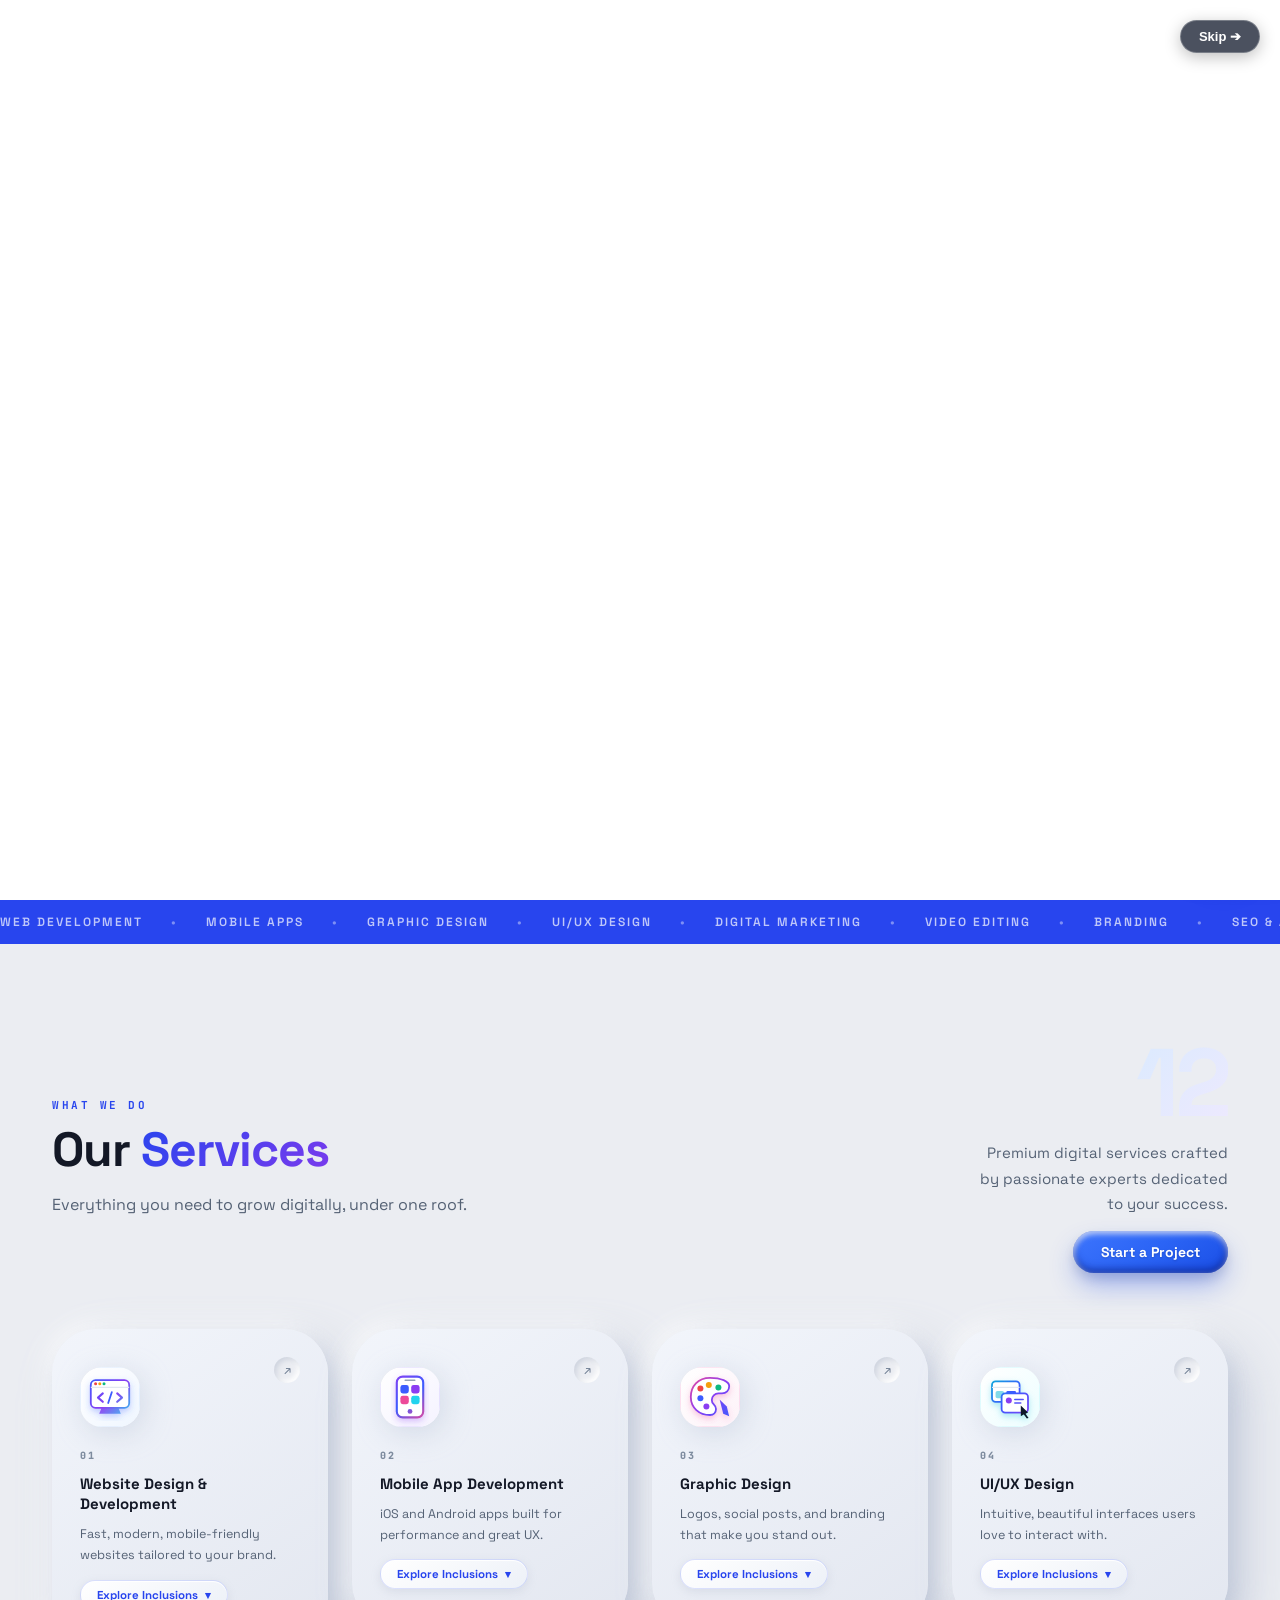
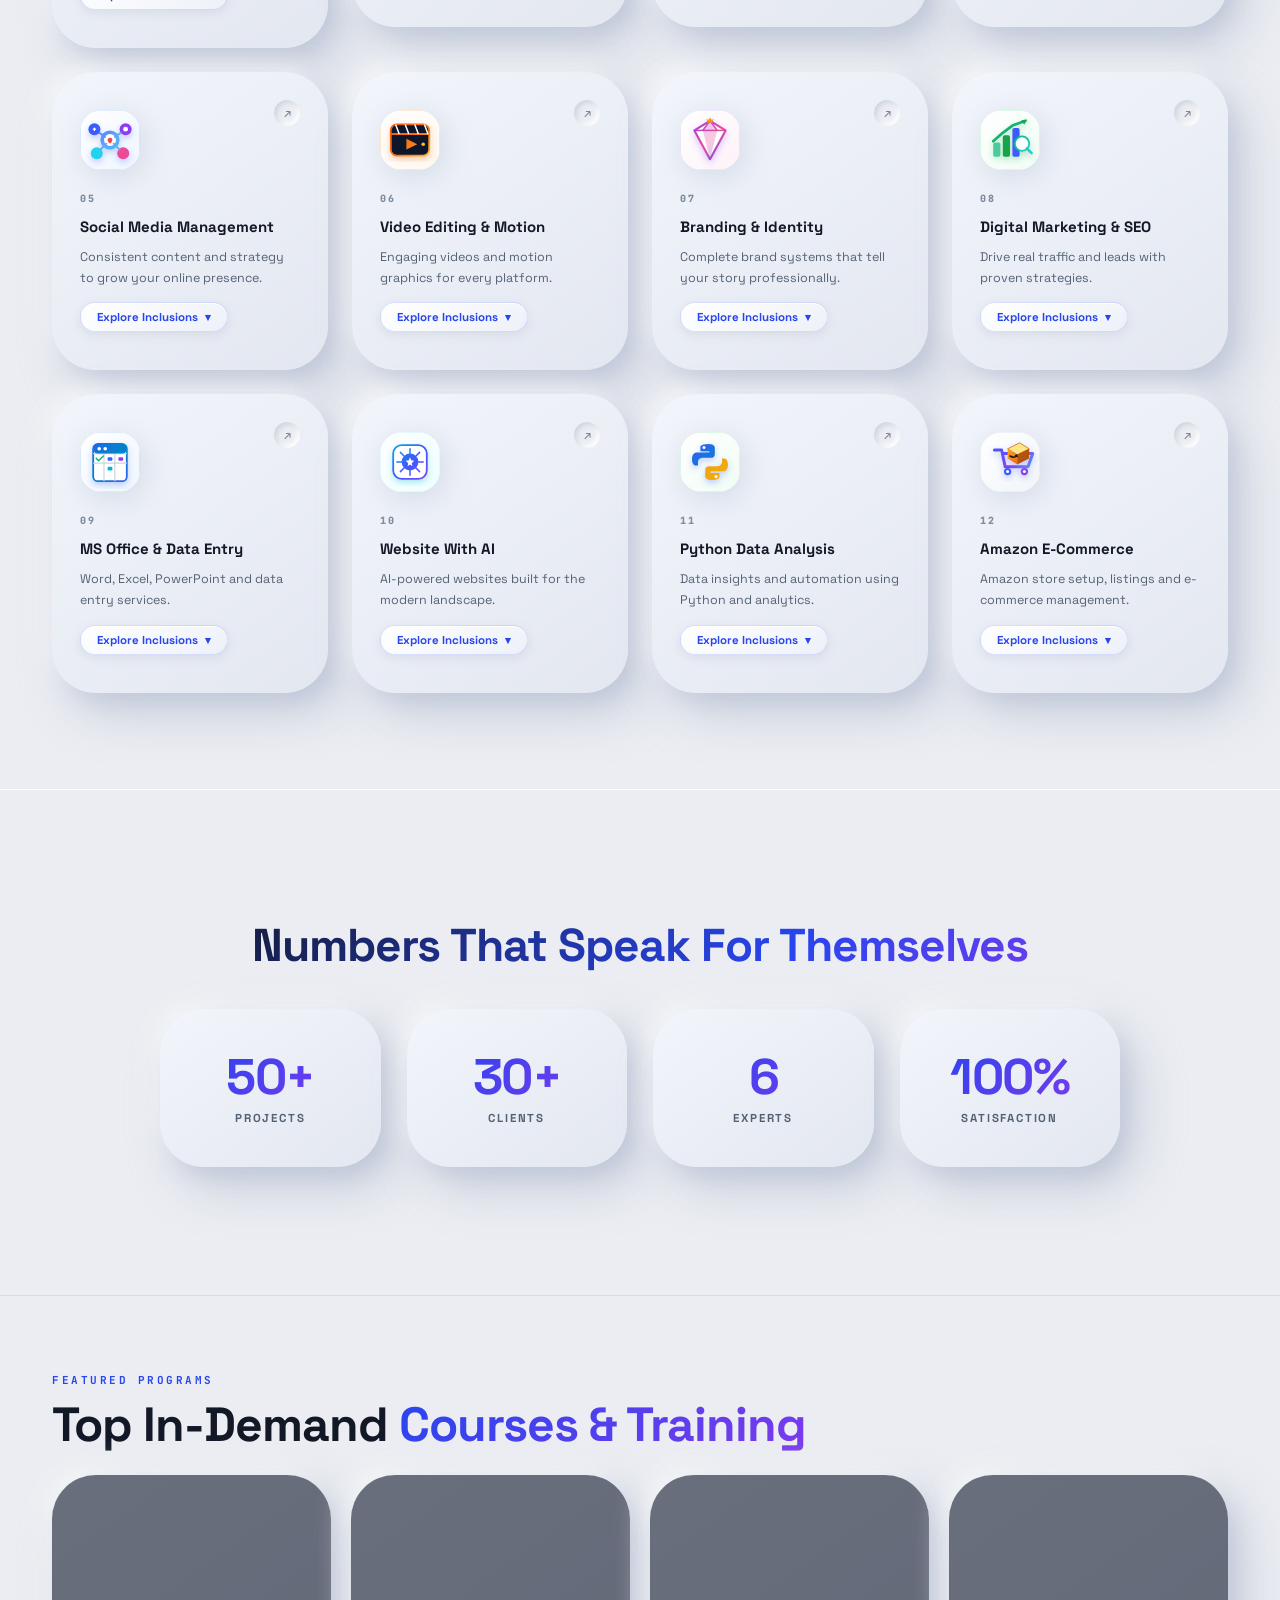
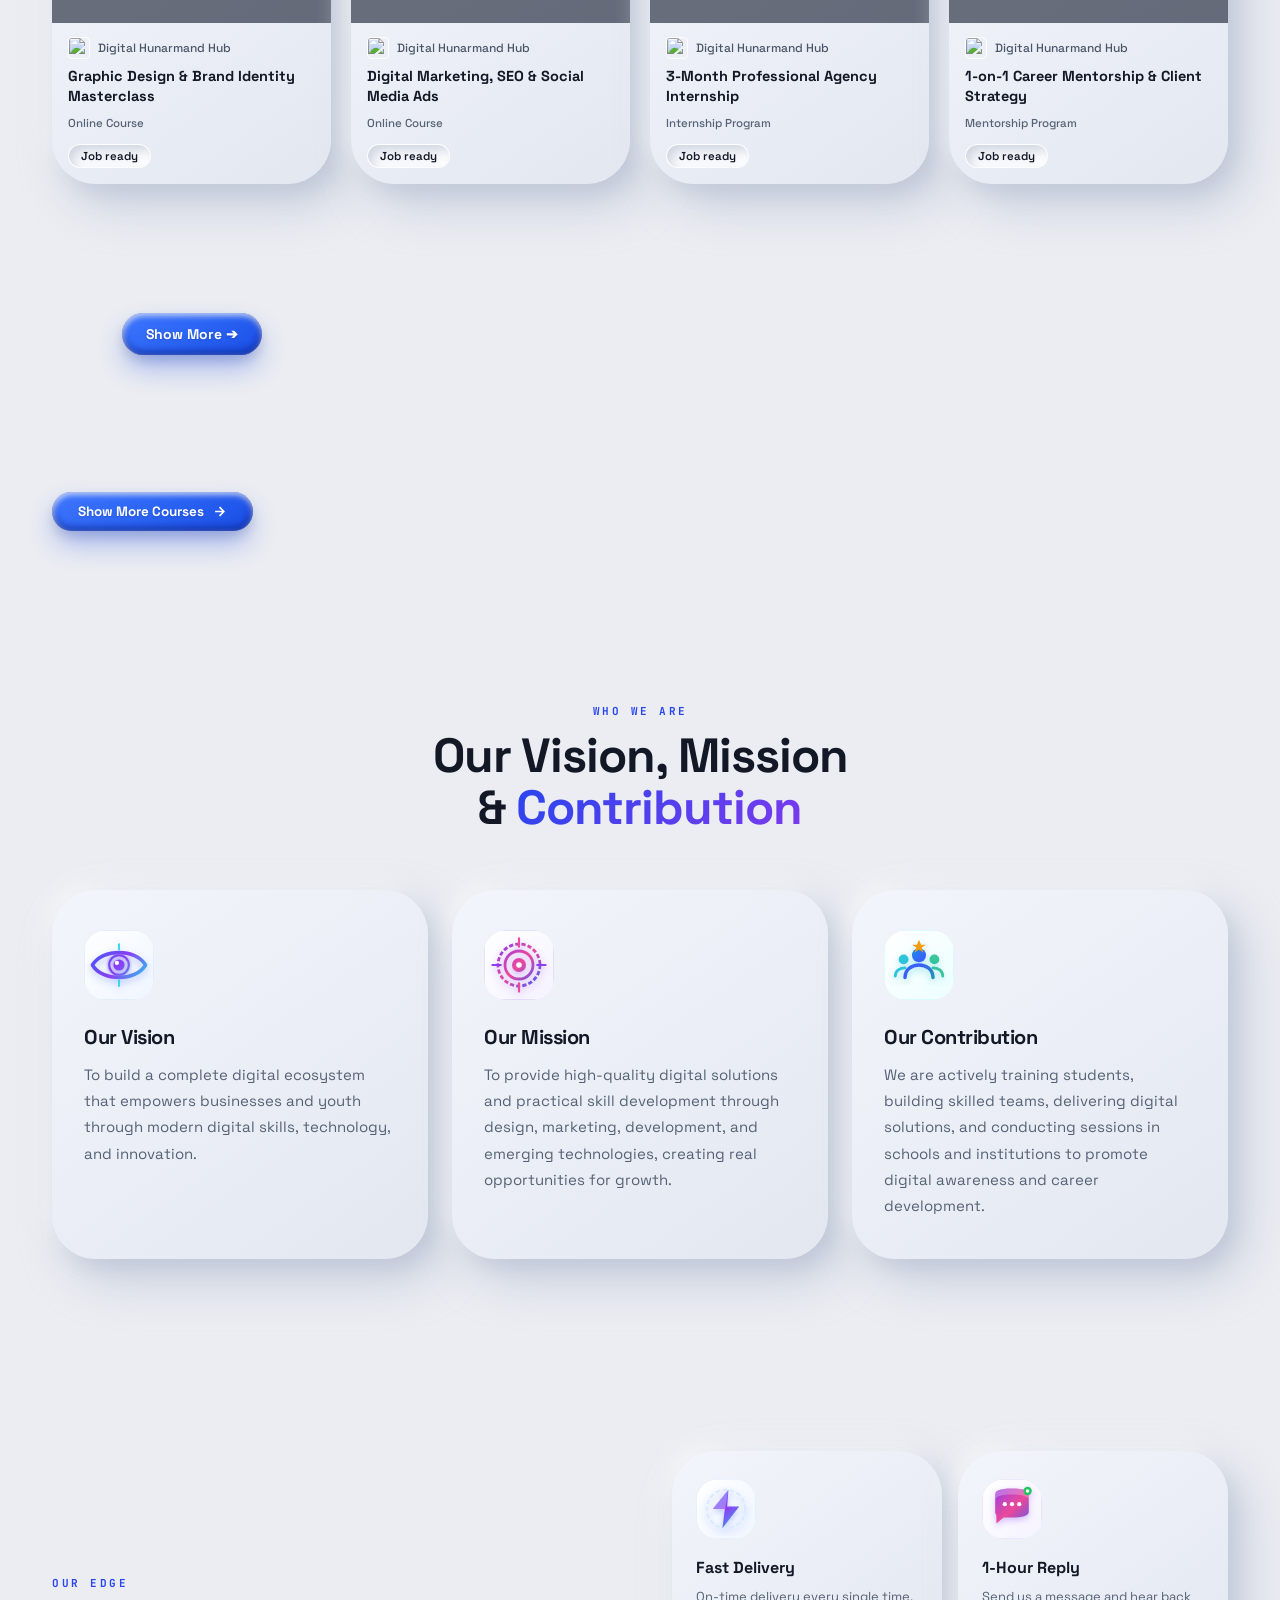
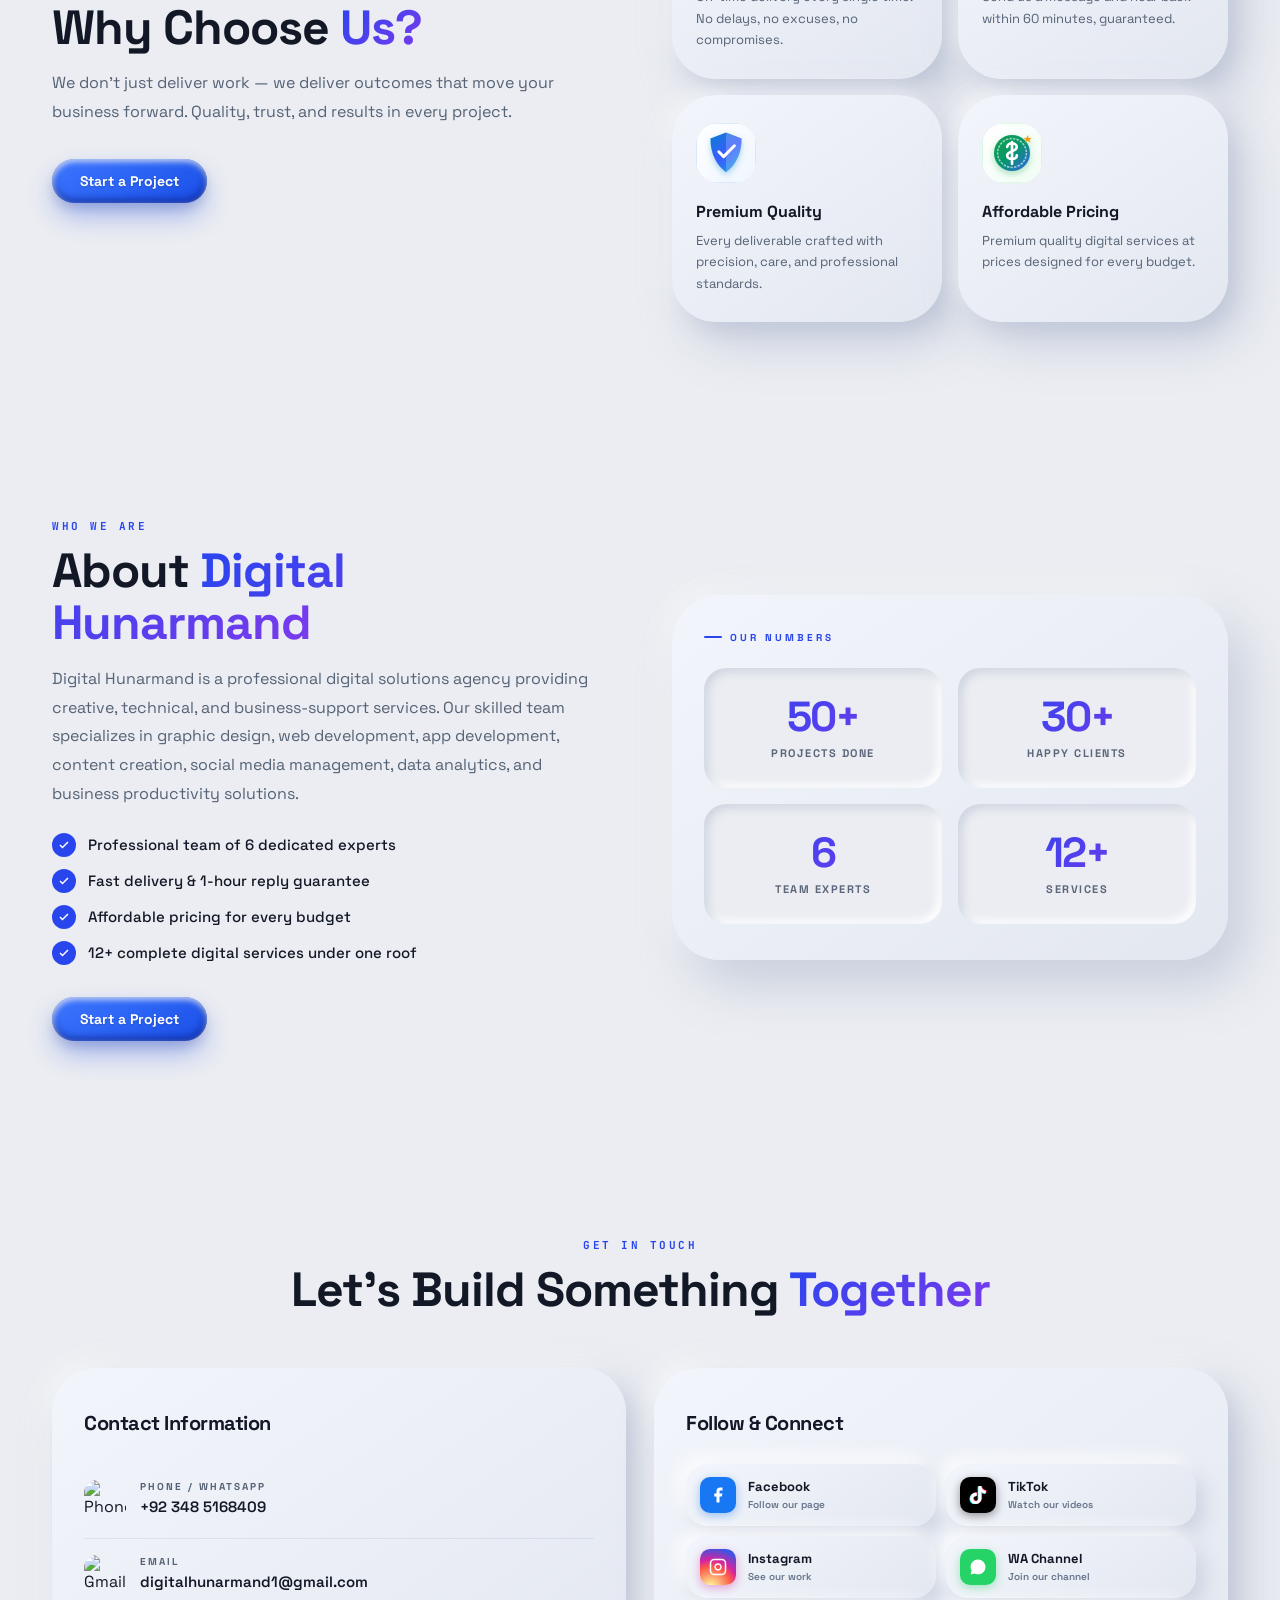
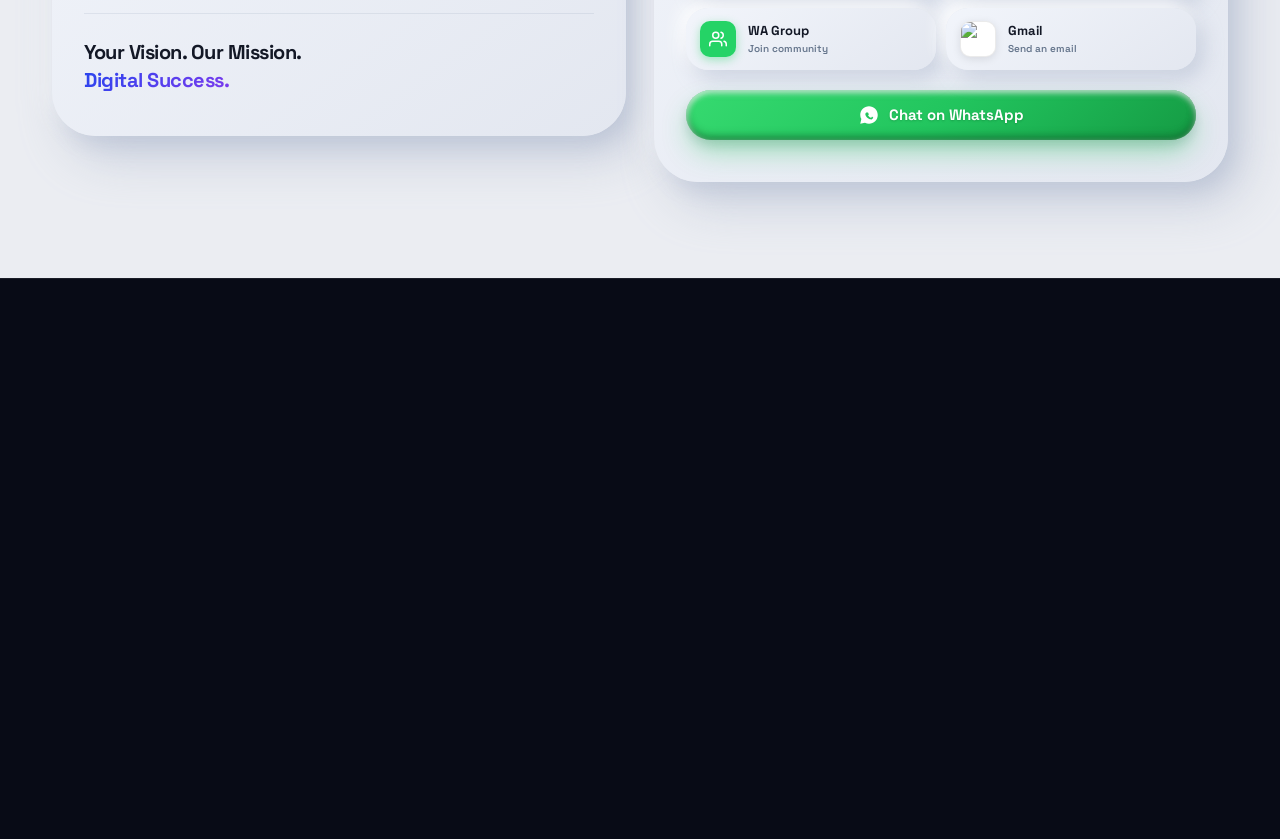
==== commit 9e802cb9: "Update department section and add responsive internship announcement banner" ====
--- a/index.html
+++ b/index.html
@@ -1850,16 +1850,16 @@
     </div>
     <div class="int-grid">
       <div class="reveal-l">
-        <div class="int-badge"><svg width="14" height="14" fill="none" stroke="white" stroke-width="2" viewBox="0 0 24 24"><path d="M22 10v6M2 10l10-5 10 5-10 5z"/><path d="M6 12v5c3 3 9 3 12 0v-5"/></svg>Internship Program 2026</div>
-        <h2 class="int-left" style="font-size:clamp(28px,3.5vw,44px);font-weight:800;letter-spacing:-1px;margin-bottom:24px;line-height:1.1">3-Month Professional<br/><span class="g-text">Internship Program</span></h2>
+        <div class="int-badge"><svg width="14" height="14" fill="none" stroke="white" stroke-width="2" viewBox="0 0 24 24"><path d="M22 10v6M2 10l10-5 10 5-10 5z"/><path d="M6 12v5c3 3 9 3 12 0v-5"/></svg>Batch 2 Internship • Paid Opportunity</div>
+        <h2 class="int-left" style="font-size:clamp(28px,3.5vw,44px);font-weight:800;letter-spacing:-1px;margin-bottom:24px;line-height:1.15">Batch 2 Internship<br/><span class="g-text">2 Months Professional Paid Internship</span></h2>
         <div class="int-meta">
           <div class="int-meta-item">
             <div class="int-meta-ico">
               <svg width="20" height="20" fill="none" stroke="currentColor" stroke-width="2" stroke-linecap="round" stroke-linejoin="round" viewBox="0 0 24 24"><rect x="3" y="4" width="18" height="18" rx="2"/><line x1="16" y1="2" x2="16" y2="6"/><line x1="8" y1="2" x2="8" y2="6"/><line x1="3" y1="10" x2="21" y2="10"/></svg>
             </div>
             <div class="int-meta-txt">
-              <strong>3 Months</strong>
-              <span>Duration</span>
+              <strong>2 Months</strong>
+              <span>Duration (Paid)</span>
             </div>
           </div>
           <div class="int-meta-item">
@@ -1880,22 +1880,244 @@
               <span>Organization</span>
             </div>
           </div>
-        </div>
-        <a href="https://wa.me/923485168409" target="_blank" class="btn-blue">Apply Now</a>
+          <div class="int-meta-item">
+            <div class="int-meta-ico" style="background:rgba(34,197,94,0.12);color:#16a34a">
+              <svg width="20" height="20" fill="none" stroke="currentColor" stroke-width="2" stroke-linecap="round" stroke-linejoin="round" viewBox="0 0 24 24"><line x1="12" y1="1" x2="12" y2="23"/><path d="M17 5H9.5a3.5 3.5 0 0 0 0 7h5a3.5 3.5 0 0 1 0 7H6"/></svg>
+            </div>
+            <div class="int-meta-txt">
+              <strong style="color:#16a34a">Paid Opportunity</strong>
+              <span>Monthly Stipend</span>
+            </div>
+          </div>
+        </div>
+        <button type="button" class="btn-blue" id="openInternshipModalBtn" style="cursor:pointer;border:none;">
+          <span>Apply For Internship</span>
+          <svg width="15" height="15" fill="none" stroke="currentColor" stroke-width="2.5" viewBox="0 0 24 24"><path d="M5 12h14M12 5l7 7-7 7"/></svg>
+        </button>
       </div>
       <div class="reveal-r">
         <div class="int-banner-card" style="background:var(--bg-cream-card);border:1.5px solid var(--border-card);border-radius:24px;overflow:hidden;box-shadow:var(--shadow-soft);transition:all .35s ease">
           <div class="desktop-banner-only">
-            <img src="thumb_internship_program.jpg" alt="3-Month Internship Program 2026 - Digital Hunarmand Hub" loading="lazy" decoding="async" style="width:100%;height:auto;display:block;border-radius:24px;"/>
+            <img src="thumb_internship_program.jpg" alt="Batch 2 Internship - 2 Months Professional Paid Internship - Digital Hunarmand Hub" loading="lazy" decoding="async" style="width:100%;height:auto;display:block;border-radius:24px;"/>
           </div>
           <div class="mobile-banner-only">
-            <img src="thumb_internship_program.jpg" alt="3-Month Internship Program Mobile - Digital Hunarmand Hub" loading="lazy" decoding="async" style="width:100%;height:auto;display:block;border-radius:18px;"/>
+            <img src="thumb_internship_program.jpg" alt="Batch 2 Internship - 2 Months Professional Paid Internship Mobile - Digital Hunarmand Hub" loading="lazy" decoding="async" style="width:100%;height:auto;display:block;border-radius:18px;"/>
           </div>
         </div>
       </div>
     </div>
   </div>
 </section>
+
+<!-- BATCH 2 INTERNSHIP APPLICATION MODAL -->
+<div id="internshipModal" class="dc-modal-overlay" aria-hidden="true" role="dialog" aria-modal="true">
+  <div class="dc-modal-backdrop" id="internshipModalBackdrop"></div>
+  <div class="dc-modal-container">
+    <div class="dc-modal-card">
+
+      <!-- Modal Header -->
+      <div class="dc-modal-head" style="display:flex;align-items:center;justify-content:space-between;margin-bottom:24px;">
+        <h3 class="dc-modal-title" style="margin-bottom:0">Internship <span class="g-text">Application Form</span></h3>
+        <button type="button" class="dc-modal-close" id="internshipModalClose" aria-label="Close Internship Modal" style="position:static;flex-shrink:0;margin-left:12px;">
+          <svg width="13" height="13" fill="none" stroke="currentColor" stroke-width="2.5" viewBox="0 0 24 24"><path d="M18 6L6 18M6 6l12 12"/></svg>
+        </button>
+      </div>
+
+      <!-- Internship Application Form -->
+      <form id="internshipForm" class="dc-enroll-form" novalidate>
+        <div class="dc-form-grid">
+          <!-- Full Name -->
+          <div class="dc-form-group">
+            <label for="intName" class="dc-form-label">Full Name</label>
+            <div class="dc-input-wrap">
+              <svg class="dc-input-icon" width="16" height="16" fill="none" stroke="currentColor" stroke-width="2" viewBox="0 0 24 24"><path d="M20 21v-2a4 4 0 0 0-4-4H8a4 4 0 0 0-4 4v2"/><circle cx="12" cy="7" r="4"/></svg>
+              <input type="text" id="intName" name="fullName" class="dc-form-input" placeholder="e.g. Muhammad Zeeshan" required autocomplete="name"/>
+            </div>
+            <span class="dc-error-msg" id="intNameError">Please enter your full name</span>
+          </div>
+
+          <!-- WhatsApp Number -->
+          <div class="dc-form-group">
+            <label for="intWhatsapp" class="dc-form-label">WhatsApp Number</label>
+            <div class="dc-input-wrap">
+              <svg class="dc-input-icon" width="16" height="16" fill="none" stroke="currentColor" stroke-width="2" viewBox="0 0 24 24"><path d="M22 16.92v3a2 2 0 0 1-2.18 2 19.79 19.79 0 0 1-8.63-3.07 19.5 19.5 0 0 1-6-6 19.79 19.79 0 0 1-3.07-8.67A2 2 0 0 1 4.11 2h3a2 2 0 0 1 2 1.72 12.84 12.84 0 0 0 .7 2.81 2 2 0 0 1-.45 2.11L8.09 9.91a16 16 0 0 0 6 6l1.27-1.27a2 2 0 0 1 2.11-.45 12.84 12.84 0 0 0 2.81.7A2 2 0 0 1 22 16.92z"/></svg>
+              <input type="tel" id="intWhatsapp" name="whatsapp" class="dc-form-input" placeholder="e.g 03xxxxxxxxx" required autocomplete="tel"/>
+            </div>
+            <span class="dc-error-msg" id="intWhatsappError">Please enter a valid WhatsApp number</span>
+          </div>
+
+          <!-- Email Address -->
+          <div class="dc-form-group">
+            <label for="intEmail" class="dc-form-label">Email Address</label>
+            <div class="dc-input-wrap">
+              <svg class="dc-input-icon" width="16" height="16" fill="none" stroke="currentColor" stroke-width="2" viewBox="0 0 24 24"><path d="M4 4h16c1.1 0 2 .9 2 2v12c0 1.1-.9 2-2 2H4c-1.1 0-2-.9-2-2V6c0-1.1.9-2 2-2z"/><polyline points="22,6 12,13 2,6"/></svg>
+              <input type="email" id="intEmail" name="email" class="dc-form-input" placeholder="e.g. yourname@gmail.com" required autocomplete="email"/>
+            </div>
+            <span class="dc-error-msg" id="intEmailError">Please enter a valid email address</span>
+          </div>
+
+          <!-- City / Location -->
+          <div class="dc-form-group">
+            <label for="intCity" class="dc-form-label">City / Location</label>
+            <div class="dc-input-wrap">
+              <svg class="dc-input-icon" width="16" height="16" fill="none" stroke="currentColor" stroke-width="2" viewBox="0 0 24 24"><path d="M21 10c0 7-9 13-9 13s-9-6-9-13a9 9 0 0 1 18 0z"/><circle cx="12" cy="10" r="3"/></svg>
+              <input type="text" id="intCity" name="city" class="dc-form-input" placeholder="e.g swat" required/>
+            </div>
+            <span class="dc-error-msg" id="intCityError">Please enter your city or location</span>
+          </div>
+
+          <!-- Internship Field -->
+          <div class="dc-form-group dc-col-full">
+            <label for="intDomain" class="dc-form-label">Internship Field</label>
+            <div class="dc-input-wrap">
+              <svg class="dc-input-icon" width="16" height="16" fill="none" stroke="currentColor" stroke-width="2" viewBox="0 0 24 24"><path d="M4 19.5A2.5 2.5 0 0 1 6.5 17H20"/><path d="M6.5 2H20v20H6.5A2.5 2.5 0 0 1 4 19.5v-15A2.5 2.5 0 0 1 6.5 2z"/></svg>
+              <input type="text" id="intDomain" name="domain" class="dc-form-input" value="Graphic Designing &amp; Visual Identity" placeholder="Select or type your field..." required autocomplete="off" list="intDomainList"/>
+              <datalist id="intDomainList">
+                <option value="Graphic Designing &amp; Visual Identity"></option>
+                <option value="Full-Stack Web Development"></option>
+                <option value="Digital Marketing &amp; SEO"></option>
+                <option value="Video Editing &amp; Content Creation"></option>
+                <option value="UI/UX &amp; Product Interface"></option>
+                <option value="Python Data Analysis &amp; AI"></option>
+                <option value="Amazon &amp; E-Commerce Management"></option>
+                <option value="Social Media Management"></option>
+              </datalist>
+            </div>
+            <span class="dc-error-msg" id="intDomainError">Please enter or select your internship field</span>
+            <!-- Minimalist Modern Recommendation Slide -->
+            <div class="int-rec-wrap">
+              <div class="int-rec-chips" id="intDomainChips">
+                <button type="button" class="int-chip is-active" data-val="Graphic Designing &amp; Visual Identity">Graphic Designing</button>
+                <button type="button" class="int-chip" data-val="Full-Stack Web Development">Web Development</button>
+                <button type="button" class="int-chip" data-val="Digital Marketing &amp; SEO">Digital Marketing</button>
+                <button type="button" class="int-chip" data-val="Video Editing &amp; Content Creation">Video Editing</button>
+                <button type="button" class="int-chip" data-val="UI/UX &amp; Product Interface">UI/UX Design</button>
+                <button type="button" class="int-chip" data-val="Python Data Analysis &amp; AI">Python &amp; AI</button>
+                <button type="button" class="int-chip" data-val="Amazon &amp; E-Commerce Management">Amazon / E-Com</button>
+                <button type="button" class="int-chip" data-val="Social Media Management">Social Media</button>
+              </div>
+            </div>
+          </div>
+
+          <!-- Qualification -->
+          <div class="dc-form-group dc-col-full">
+            <label for="intEducation" class="dc-form-label">Qualification</label>
+            <div class="dc-input-wrap">
+              <svg class="dc-input-icon" width="16" height="16" fill="none" stroke="currentColor" stroke-width="2" viewBox="0 0 24 24"><path d="M22 10v6M2 10l10-5 10 5-10 5z"/><path d="M6 12v5c3 3 9 3 12 0v-5"/></svg>
+              <input type="text" id="intEducation" name="education" class="dc-form-input" value="Intermediate / FSc / FA / DAE" placeholder="Select or type your qualification..." required autocomplete="off" list="intEducationList"/>
+              <datalist id="intEducationList">
+                <option value="Intermediate / FSc / FA / DAE"></option>
+                <option value="BS / Bachelor's (Ongoing / In Progress)"></option>
+                <option value="Graduate / Fresh Passout"></option>
+                <option value="Master's Degree"></option>
+                <option value="Diploma in IT / DIT"></option>
+                <option value="Matriculation"></option>
+                <option value="Self-Taught / Freelancer"></option>
+              </datalist>
+            </div>
+            <span class="dc-error-msg" id="intEducationError">Please enter or select your qualification</span>
+            <!-- Minimalist Modern Recommendation Slide -->
+            <div class="int-rec-wrap">
+              <div class="int-rec-chips" id="intEduChips">
+                <button type="button" class="int-chip is-active" data-val="Intermediate / FSc / FA / DAE">Intermediate / FSc</button>
+                <button type="button" class="int-chip" data-val="BS / Bachelor's (Ongoing / In Progress)">BS / Bachelor's</button>
+                <button type="button" class="int-chip" data-val="Graduate / Fresh Passout">Graduate</button>
+                <button type="button" class="int-chip" data-val="Master's Degree">Master's</button>
+                <button type="button" class="int-chip" data-val="Diploma in IT / DIT">Diploma / DIT</button>
+                <button type="button" class="int-chip" data-val="Self-Taught / Freelancer">Self-Taught</button>
+              </div>
+            </div>
+          </div>
+
+          <!-- Upload CV / Resume -->
+          <div class="dc-form-group dc-col-full">
+            <label class="dc-form-label">Upload CV / Resume <small style="color:#94a3b8;font-weight:normal;">(Optional)</small></label>
+            <input type="file" id="intCvFile" name="attachment" accept=".pdf,.doc,.docx" style="display:none;"/>
+            <div class="int-upload-box" id="intUploadBox">
+              <div class="int-upload-left">
+                <div class="int-upload-icon" id="intUploadIcon">
+                  <svg width="18" height="18" fill="none" stroke="currentColor" stroke-width="2" viewBox="0 0 24 24"><path d="M21 15v4a2 2 0 0 1-2 2H5a2 2 0 0 1-2-2v-4"/><polyline points="17 8 12 3 7 8"/><line x1="12" y1="3" x2="12" y2="15"/></svg>
+                </div>
+                <div class="int-upload-text">
+                  <span class="int-upload-title" id="intUploadTitle">Click to upload your CV / Resume</span>
+                  <span class="int-upload-sub" id="intUploadSub">PDF, DOC, DOCX up to 10MB</span>
+                </div>
+              </div>
+              <button type="button" class="int-upload-btn" id="intUploadTrigger">Choose File</button>
+              <button type="button" class="int-remove-btn" id="intRemoveFile" title="Remove file" aria-label="Remove file">&#10005;</button>
+            </div>
+          </div>
+
+          <!-- Portfolio Link -->
+          <div class="dc-form-group dc-col-full">
+            <label for="intPortfolio" class="dc-form-label">Portfolio Link <small style="color:#94a3b8;font-weight:normal;">(Optional)</small></label>
+            <div class="dc-input-wrap">
+              <svg class="dc-input-icon" width="16" height="16" fill="none" stroke="currentColor" stroke-width="2" viewBox="0 0 24 24"><path d="M10 13a5 5 0 0 0 7.54.54l3-3a5 5 0 0 0-7.07-7.07l-1.72 1.71"/><path d="M14 11a5 5 0 0 0-7.54-.54l-3 3a5 5 0 0 0 7.07 7.07l1.71-1.71"/></svg>
+              <input type="url" id="intPortfolio" name="portfolio" class="dc-form-input" placeholder="e.g. Behance, GitHub, or Drive link"/>
+            </div>
+          </div>
+        </div>
+
+        <!-- Submit Button -->
+        <div class="dc-form-submit-wrap">
+          <button type="submit" id="intSubmitBtn" class="btn-dc-submit-enroll">
+            <span>Submit</span>
+          </button>
+        </div>
+      </form>
+
+      <!-- Post-Submission Success State -->
+      <div id="internshipSuccess" class="dc-enroll-success" style="display:none;">
+        <div class="dc-success-badge-icon" style="background:rgba(34,197,94,0.15);border:2px solid rgba(34,197,94,0.35);">
+          <svg width="40" height="40" fill="none" stroke="#22c55e" stroke-width="2.8" viewBox="0 0 24 24"><polyline points="20 6 9 17 4 12"/></svg>
+        </div>
+        <h4 class="dc-success-title">Application Submitted Successfully!</h4>
+        <p class="dc-success-subtitle">Your application for <strong>Batch 2 — 2 Months Professional Paid Internship</strong> has been registered and emailed directly to our admissions team at Gmail (digitalhunarmand1@gmail.com).</p>
+        
+        <!-- Registration Receipt Box -->
+        <div class="dc-receipt-box">
+          <div class="dc-receipt-row">
+            <span class="dc-receipt-label">Application ID</span>
+            <strong class="dc-receipt-id" id="intSuccAppId">DH-INT-2026-0000</strong>
+          </div>
+          <div class="dc-receipt-row">
+            <span class="dc-receipt-label">Applicant Name</span>
+            <span id="intSuccName">Name</span>
+          </div>
+          <div class="dc-receipt-row">
+            <span class="dc-receipt-label">WhatsApp Contact</span>
+            <strong id="intSuccWhatsapp" style="color:#16a34a">+92 3xx xxxxxxx</strong>
+          </div>
+          <div class="dc-receipt-row">
+            <span class="dc-receipt-label">Selected Field</span>
+            <strong id="intSuccDomain" style="color:var(--blue)">Graphic Designing</strong>
+          </div>
+          <div class="dc-receipt-row">
+            <span class="dc-receipt-label">Qualification</span>
+            <span id="intSuccEdu">Intermediate</span>
+          </div>
+          <div class="dc-receipt-row">
+            <span class="dc-receipt-label">CV / Resume</span>
+            <span id="intSuccCv">Uploaded</span>
+          </div>
+          <div class="dc-receipt-row">
+            <span class="dc-receipt-label">Program Type</span>
+            <span id="intSuccProgram" style="font-weight:700;color:#16a34a;">Batch 2 (2 Months Paid)</span>
+          </div>
+        </div>
+
+        <!-- WhatsApp Admission Button -->
+        <div class="dc-success-actions">
+          <a id="intSuccWaBtn" href="#" target="_blank" class="btn-dc-success-wa">
+            <svg width="20" height="20" viewBox="0 0 32 32" fill="none"><path d="M16 2C8.27 2 2 8.27 2 16c0 2.4.63 4.65 1.74 6.59L2 30l7.59-1.74A14 14 0 0016 30c7.73 0 14-6.27 14-14S23.73 2 16 2z" fill="white"/><path d="M23.1 19.9c-.3-.15-1.77-.87-2.04-.97-.27-.1-.47-.15-.67.15-.2.3-.77.97-.94 1.17-.17.2-.35.22-.65.07-.3-.15-1.27-.47-2.42-1.5-.9-.8-1.5-1.79-1.67-2.09-.17-.3-.02-.46.13-.61.13-.13.3-.35.45-.52.15-.17.2-.3.3-.5.1-.2.05-.37-.02-.52-.07-.15-.67-1.62-.92-2.22-.24-.58-.49-.5-.67-.51H12c-.2 0-.52.07-.8.37-.27.3-1.05 1.02-1.05 2.5s1.07 2.9 1.22 3.1c.15.2 2.1 3.2 5.08 4.49.71.31 1.26.49 1.69.63.71.22 1.36.19 1.87.12.57-.08 1.77-.72 2.02-1.42.25-.7.25-1.3.17-1.42-.07-.12-.27-.2-.57-.35z" fill="#22c55e"/></svg>
+            <span>Confirm on WhatsApp (Instant Response)</span>
+          </a>
+          <button type="button" class="btn-dc-close-succ" id="intSuccCloseBtn">Done / Close</button>
+        </div>
+      </div>
+    </div>
+  </div>
+</div>
 
 <!-- MENTORSHIP -->
 <section class="mentorship standalone-section" id="mentorship">
@@ -2086,6 +2308,375 @@
       </button>
     </div>
     </div><!-- /lead-grid-perspective -->
+
+    <!-- ── DEPARTMENT INTERNEES SECTION (SCROLLABLE BAR + SLIDER) ── -->
+    <div class="dept-internees-section reveal" id="departments">
+      <div class="dept-header-wrap">
+        <div class="lead-dept-badge dept-badge-glow">
+          <svg width="14" height="14" fill="none" stroke="currentColor" stroke-width="2" viewBox="0 0 24 24"><path d="M17 21v-2a4 4 0 0 0-4-4H5a4 4 0 0 0-4 4v2"/><circle cx="9" cy="7" r="4"/><path d="M23 21v-2a4 4 0 0 0-3-3.87"/><path d="M16 3.13a4 4 0 0 1 0 7.75"/></svg>
+          <span>Department Internees</span>
+        </div>
+        <h3 class="st dept-section-title" style="margin-bottom:8px">Department <span class="g-text">Teams &amp; Internees</span></h3>
+      </div>
+
+      <!-- Horizontal Scrollable Department Bar (Mobile & PC) -->
+      <div class="dept-bar-wrapper">
+        <button class="dept-bar-scroll-btn dept-bar-left" id="deptBarLeftBtn" type="button" aria-label="Scroll departments left">
+          <svg width="16" height="16" fill="none" stroke="currentColor" stroke-width="2.5" viewBox="0 0 24 24"><path d="M15 18l-6-6 6-6"/></svg>
+        </button>
+
+        <div class="dept-scroll-bar" id="deptScrollBar">
+          <button type="button" class="dept-tab is-active" data-dept="creative" data-index="0">
+            <span class="dept-tab-text">Creative Department Internee</span>
+            <span class="dept-tab-badge">6</span>
+          </button>
+          <button type="button" class="dept-tab" data-dept="technical" data-index="1">
+            <span class="dept-tab-text">Technical Department Internee</span>
+            <span class="dept-tab-badge">5</span>
+          </button>
+          <button type="button" class="dept-tab" data-dept="media" data-index="2">
+            <span class="dept-tab-text">Media Department Internee</span>
+            <span class="dept-tab-badge">4</span>
+          </button>
+          <button type="button" class="dept-tab" data-dept="researcher" data-index="3">
+            <span class="dept-tab-text">Researcher Department Internee</span>
+            <span class="dept-tab-badge">2</span>
+          </button>
+        </div>
+
+        <button class="dept-bar-scroll-btn dept-bar-right" id="deptBarRightBtn" type="button" aria-label="Scroll departments right">
+          <svg width="16" height="16" fill="none" stroke="currentColor" stroke-width="2.5" viewBox="0 0 24 24"><path d="M9 18l6-6-6-6"/></svg>
+        </button>
+      </div>
+
+      <!-- Department Swipeable & Scrollable Carousel (Mobile & PC) -->
+      <div class="dept-carousel-perspective">
+        <div class="dept-slider-track" id="deptSliderTrack">
+
+          <!-- 1. Creative Department Internee Slide -->
+          <div class="dept-slide is-active" data-dept="creative" id="slide-creative">
+            <div class="dept-card-header">
+              <div class="dept-banner-left">
+                <span class="dept-banner-badge">🎨 Creative Department Internee</span>
+                <span class="dept-banner-role">Design • Branding • Visual Direction &amp; Graphics</span>
+              </div>
+              <span class="dept-pill-count">6 Active Members</span>
+            </div>
+            <div class="dept-members-grid">
+              <!-- WAQAR AHMED -->
+              <div class="internee-card">
+                <div class="internee-avatar av-creative">
+                  <span>WA</span>
+                  <div class="internee-pulse-dot" title="Active"></div>
+                </div>
+                <div class="internee-details">
+                  <h4 class="internee-name">WAQAR AHMED</h4>
+                  <p class="internee-role">Creative Department Internee</p>
+                  <div class="internee-tags">
+                    <span class="itag itag-creative">UI/UX &amp; Visual Design</span>
+                  </div>
+                </div>
+              </div>
+
+              <!-- NIAMATULLAH KHAN -->
+              <div class="internee-card">
+                <div class="internee-avatar av-creative">
+                  <span>NK</span>
+                  <div class="internee-pulse-dot" title="Active"></div>
+                </div>
+                <div class="internee-details">
+                  <h4 class="internee-name">NIAMATULLAH KHAN</h4>
+                  <p class="internee-role">Creative Department Internee</p>
+                  <div class="internee-tags">
+                    <span class="itag itag-creative">Graphic Design &amp; Layout</span>
+                  </div>
+                </div>
+              </div>
+
+              <!-- REHAN KHAN -->
+              <div class="internee-card">
+                <div class="internee-avatar av-creative">
+                  <span>RK</span>
+                  <div class="internee-pulse-dot" title="Active"></div>
+                </div>
+                <div class="internee-details">
+                  <h4 class="internee-name">REHAN KHAN</h4>
+                  <p class="internee-role">Creative Department Internee</p>
+                  <div class="internee-tags">
+                    <span class="itag itag-creative">Digital Assets &amp; Branding</span>
+                  </div>
+                </div>
+              </div>
+
+              <!-- SHAH SAAD -->
+              <div class="internee-card">
+                <div class="internee-avatar av-creative">
+                  <span>SS</span>
+                  <div class="internee-pulse-dot" title="Active"></div>
+                </div>
+                <div class="internee-details">
+                  <h4 class="internee-name">SHAH SAAD</h4>
+                  <p class="internee-role">Creative Department Internee</p>
+                  <div class="internee-tags">
+                    <span class="itag itag-creative">Visual Arts &amp; Typography</span>
+                  </div>
+                </div>
+              </div>
+
+              <!-- SOHAIB KHAN -->
+              <div class="internee-card">
+                <div class="internee-avatar av-creative">
+                  <span>SK</span>
+                  <div class="internee-pulse-dot" title="Active"></div>
+                </div>
+                <div class="internee-details">
+                  <h4 class="internee-name">SOHAIB KHAN</h4>
+                  <p class="internee-role">Creative Department Internee</p>
+                  <div class="internee-tags">
+                    <span class="itag itag-creative">Motion Graphics &amp; Social</span>
+                  </div>
+                </div>
+              </div>
+
+              <!-- ANEEZA SIDDIQUE -->
+              <div class="internee-card">
+                <div class="internee-avatar av-creative">
+                  <span>AS</span>
+                  <div class="internee-pulse-dot" title="Active"></div>
+                </div>
+                <div class="internee-details">
+                  <h4 class="internee-name">ANEEZA SIDDIQUE</h4>
+                  <p class="internee-role">Creative Department Internee</p>
+                  <div class="internee-tags">
+                    <span class="itag itag-creative">Creative Identity &amp; Artwork</span>
+                  </div>
+                </div>
+              </div>
+            </div>
+          </div>
+
+          <!-- 2. Technical Department Internee Slide -->
+          <div class="dept-slide" data-dept="technical" id="slide-technical">
+            <div class="dept-card-header">
+              <div class="dept-banner-left">
+                <span class="dept-banner-badge">💻 Technical Department Internee</span>
+                <span class="dept-banner-role">Full-Stack • Web Dev • Cloud Systems &amp; APIs</span>
+              </div>
+              <span class="dept-pill-count">5 Active Members</span>
+            </div>
+            <div class="dept-members-grid">
+              <!-- MUHAMMAD YASEEN -->
+              <div class="internee-card">
+                <div class="internee-avatar av-technical">
+                  <span>MY</span>
+                  <div class="internee-pulse-dot" title="Active"></div>
+                </div>
+                <div class="internee-details">
+                  <h4 class="internee-name">MUHAMMAD YASEEN</h4>
+                  <p class="internee-role">Technical Department Internee</p>
+                  <div class="internee-tags">
+                    <span class="itag itag-technical">Full-Stack Development</span>
+                  </div>
+                </div>
+              </div>
+
+              <!-- NIAMATULLAH KHAN -->
+              <div class="internee-card">
+                <div class="internee-avatar av-technical">
+                  <span>NK</span>
+                  <div class="internee-pulse-dot" title="Active"></div>
+                </div>
+                <div class="internee-details">
+                  <h4 class="internee-name">NIAMATULLAH KHAN</h4>
+                  <p class="internee-role">Technical Department Internee</p>
+                  <div class="internee-tags">
+                    <span class="itag itag-technical">Frontend &amp; Responsive UI</span>
+                  </div>
+                </div>
+              </div>
+
+              <!-- ANEEZA SIDDIQUE -->
+              <div class="internee-card">
+                <div class="internee-avatar av-technical">
+                  <span>AS</span>
+                  <div class="internee-pulse-dot" title="Active"></div>
+                </div>
+                <div class="internee-details">
+                  <h4 class="internee-name">ANEEZA SIDDIQUE</h4>
+                  <p class="internee-role">Technical Department Internee</p>
+                  <div class="internee-tags">
+                    <span class="itag itag-technical">Web Systems &amp; Testing</span>
+                  </div>
+                </div>
+              </div>
+
+              <!-- SHAH SAAD -->
+              <div class="internee-card">
+                <div class="internee-avatar av-technical">
+                  <span>SS</span>
+                  <div class="internee-pulse-dot" title="Active"></div>
+                </div>
+                <div class="internee-details">
+                  <h4 class="internee-name">SHAH SAAD</h4>
+                  <p class="internee-role">Technical Department Internee</p>
+                  <div class="internee-tags">
+                    <span class="itag itag-technical">Database &amp; API Integration</span>
+                  </div>
+                </div>
+              </div>
+
+              <!-- HAMZA KHAN -->
+              <div class="internee-card">
+                <div class="internee-avatar av-technical">
+                  <span>HK</span>
+                  <div class="internee-pulse-dot" title="Active"></div>
+                </div>
+                <div class="internee-details">
+                  <h4 class="internee-name">HAMZA KHAN</h4>
+                  <p class="internee-role">Technical Department Internee</p>
+                  <div class="internee-tags">
+                    <span class="itag itag-technical">Software Engineering &amp; IT</span>
+                  </div>
+                </div>
+              </div>
+            </div>
+          </div>
+
+          <!-- 3. Media Department Internee Slide -->
+          <div class="dept-slide" data-dept="media" id="slide-media">
+            <div class="dept-card-header">
+              <div class="dept-banner-left">
+                <span class="dept-banner-badge">🎬 Media Department Internee</span>
+                <span class="dept-banner-role">Video Production • Reels • Audio &amp; Content Creation</span>
+              </div>
+              <span class="dept-pill-count">4 Active Members</span>
+            </div>
+            <div class="dept-members-grid">
+              <!-- NIAMATULLAH KHAN -->
+              <div class="internee-card">
+                <div class="internee-avatar av-media">
+                  <span>NK</span>
+                  <div class="internee-pulse-dot" title="Active"></div>
+                </div>
+                <div class="internee-details">
+                  <h4 class="internee-name">NIAMATULLAH KHAN</h4>
+                  <p class="internee-role">Media Department Internee</p>
+                  <div class="internee-tags">
+                    <span class="itag itag-media">Video Editing &amp; FX</span>
+                  </div>
+                </div>
+              </div>
+
+              <!-- REHAN KHAN -->
+              <div class="internee-card">
+                <div class="internee-avatar av-media">
+                  <span>RK</span>
+                  <div class="internee-pulse-dot" title="Active"></div>
+                </div>
+                <div class="internee-details">
+                  <h4 class="internee-name">REHAN KHAN</h4>
+                  <p class="internee-role">Media Department Internee</p>
+                  <div class="internee-tags">
+                    <span class="itag itag-media">Content Strategy &amp; Editing</span>
+                  </div>
+                </div>
+              </div>
+
+              <!-- SHAFI KHAN -->
+              <div class="internee-card">
+                <div class="internee-avatar av-media">
+                  <span>SK</span>
+                  <div class="internee-pulse-dot" title="Active"></div>
+                </div>
+                <div class="internee-details">
+                  <h4 class="internee-name">SHAFI KHAN</h4>
+                  <p class="internee-role">Media Department Internee</p>
+                  <div class="internee-tags">
+                    <span class="itag itag-media">Cinematography &amp; Audio</span>
+                  </div>
+                </div>
+              </div>
+
+              <!-- SOHAIB KHAN -->
+              <div class="internee-card">
+                <div class="internee-avatar av-media">
+                  <span>SK</span>
+                  <div class="internee-pulse-dot" title="Active"></div>
+                </div>
+                <div class="internee-details">
+                  <h4 class="internee-name">SOHAIB KHAN</h4>
+                  <p class="internee-role">Media Department Internee</p>
+                  <div class="internee-tags">
+                    <span class="itag itag-media">Reels &amp; Viral Social Media</span>
+                  </div>
+                </div>
+              </div>
+            </div>
+          </div>
+
+          <!-- 4. Researcher Department Internee Slide -->
+          <div class="dept-slide" data-dept="researcher" id="slide-researcher">
+            <div class="dept-card-header">
+              <div class="dept-banner-left">
+                <span class="dept-banner-badge">🔬 Researcher Department Internee</span>
+                <span class="dept-banner-role">Market Intelligence • Data Sourcing &amp; Analysis</span>
+              </div>
+              <span class="dept-pill-count">2 Active Members</span>
+            </div>
+            <div class="dept-members-grid">
+              <!-- ANEEZA SIDDIQUE -->
+              <div class="internee-card">
+                <div class="internee-avatar av-researcher">
+                  <span>AS</span>
+                  <div class="internee-pulse-dot" title="Active"></div>
+                </div>
+                <div class="internee-details">
+                  <h4 class="internee-name">ANEEZA SIDDIQUE</h4>
+                  <p class="internee-role">Researcher Department Internee</p>
+                  <div class="internee-tags">
+                    <span class="itag itag-researcher">Market Insights &amp; Academic</span>
+                  </div>
+                </div>
+              </div>
+
+              <!-- SHAH SAAD -->
+              <div class="internee-card">
+                <div class="internee-avatar av-researcher">
+                  <span>SS</span>
+                  <div class="internee-pulse-dot" title="Active"></div>
+                </div>
+                <div class="internee-details">
+                  <h4 class="internee-name">SHAH SAAD</h4>
+                  <p class="internee-role">Researcher Department Internee</p>
+                  <div class="internee-tags">
+                    <span class="itag itag-researcher">Data Analysis &amp; Tech Trends</span>
+                  </div>
+                </div>
+              </div>
+            </div>
+          </div>
+
+        </div><!-- /dept-slider-track -->
+      </div><!-- /dept-carousel-perspective -->
+
+      <!-- Department Carousel Nav (Arrows + Dots) for PC & Mobile -->
+      <div class="dept-carousel-nav" id="deptCarouselNav">
+        <button class="dept-nav-arrow dept-slide-prev" id="deptSlidePrev" type="button" aria-label="Previous Department">
+          <svg width="18" height="18" fill="none" stroke="currentColor" stroke-width="2.5" viewBox="0 0 24 24"><path d="M15 18l-6-6 6-6"/></svg>
+        </button>
+        <div class="lead-dots dept-dots" id="deptDots">
+          <button class="lead-dot active" data-index="0" type="button" aria-label="Creative Department"></button>
+          <button class="lead-dot" data-index="1" type="button" aria-label="Technical Department"></button>
+          <button class="lead-dot" data-index="2" type="button" aria-label="Media Department"></button>
+          <button class="lead-dot" data-index="3" type="button" aria-label="Researcher Department"></button>
+        </div>
+        <button class="dept-nav-arrow dept-slide-next" id="deptSlideNext" type="button" aria-label="Next Department">
+          <svg width="18" height="18" fill="none" stroke="currentColor" stroke-width="2.5" viewBox="0 0 24 24"><path d="M9 18l6-6-6-6"/></svg>
+        </button>
+      </div>
+
+    </div><!-- /dept-internees-section -->
+
   </div>
 </section>
 
@@ -2501,20 +3092,22 @@
 <script src="js/auto-compressor.js?v=1.0" defer></script>
 <script src="js/main.js?v=2.5" defer></script>
 
-<!-- MENTORSHIP & ADMISSION POPUP -->
-<div class="popup-overlay" id="popupOverlay">
+<!-- INTERNSHIP ANNOUNCEMENT POPUP -->
+<div class="popup-overlay" id="popupOverlay" onclick="if(event.target===this)closePopup()">
   <div class="popup-box poster-modal">
     <button class="popup-close" onclick="closePopup()" aria-label="Close">&#10005;</button>
     <div class="popup-poster-wrap">
-      <div class="desktop-banner-only">
-        <img src="mentorship_desktop_banner.jpg" onerror="this.onerror=null;this.src='https://raw.githubusercontent.com/digitalhunarmandhub/Digital-Hunarmand-Hub/main/mentorship_desktop_banner.jpg'" alt="1-on-1 Mentorship & Admissions 2026" loading="lazy" decoding="async" style="width:100%;height:auto;display:block;border-radius:20px 20px 0 0;"/>
-      </div>
-      <div class="mobile-banner-only">
-        <img src="mentorship_mobile_banner.jpg" onerror="this.onerror=null;this.src='https://raw.githubusercontent.com/digitalhunarmandhub/Digital-Hunarmand-Hub/main/mentorship_mobile_banner.jpg'" alt="1-on-1 Mentorship & Admissions 2026 Mobile" loading="lazy" decoding="async" style="width:100%;height:auto;display:block;border-radius:18px 18px 0 0;"/>
-      </div>
+      <a href="#internship" onclick="closePopup()" title="Click to view full Internship details" style="display:block;text-decoration:none">
+        <div class="desktop-banner-only">
+          <img src="internship_desktop_banner.jpg" onerror="this.onerror=null;this.src='thumb_internship_program.jpg'" alt="Digital Hunarmand Professional Internship Program 2026" loading="eager" decoding="sync" style="width:100%;height:auto;display:block;border-radius:20px 20px 0 0;"/>
+        </div>
+        <div class="mobile-banner-only">
+          <img src="internship_mobile_banner.jpg" onerror="this.onerror=null;this.src='thumb_internship_program.jpg'" alt="Digital Hunarmand Professional Internship Program 2026 Mobile" loading="eager" decoding="sync" style="width:100%;height:auto;display:block;border-radius:18px 18px 0 0;"/>
+        </div>
+      </a>
     </div>
     <div class="popup-poster-btns">
-      <a href="https://wa.me/923485168409?text=Hi%2C%20I%20want%20to%20apply%20for%20the%20Mentorship%20Program%20and%20Courses" target="_blank" class="popup-apply">Apply on WhatsApp Now ↗</a>
+      <a href="https://wa.me/923485168409?text=Hi%2C%20I%20want%20to%20apply%20for%20the%20Internship%20Program%202026" target="_blank" class="popup-apply">Apply for Internship Now ↗</a>
       <a href="#" class="popup-later" onclick="closePopup();return false;">Maybe Later</a>
     </div>
   </div>
@@ -2873,6 +3466,194 @@
       syncActiveCardOnScroll();
     }
   });
+})();
+</script>
+
+<script>
+/* ── DEPARTMENT INTERNEES SCROLLABLE BAR & SLIDER ENGINE ── */
+(function(){
+  function initDeptEngine(){
+    var track = document.getElementById('deptSliderTrack');
+    var scrollBar = document.getElementById('deptScrollBar');
+    if(!track || !scrollBar) return;
+
+    var slides = Array.from(track.querySelectorAll('.dept-slide'));
+    var tabs = Array.from(scrollBar.querySelectorAll('.dept-tab'));
+    var dots = Array.from(document.querySelectorAll('#deptDots .lead-dot'));
+    var prevSlideBtn = document.getElementById('deptSlidePrev');
+    var nextSlideBtn = document.getElementById('deptSlideNext');
+    var barLeftBtn = document.getElementById('deptBarLeftBtn');
+    var barRightBtn = document.getElementById('deptBarRightBtn');
+
+    var currentDeptIndex = 0;
+    var isProgrammaticScroll = false;
+    var scrollTimer = null;
+    var raf = null;
+
+    function updateActiveState(idx){
+      if(idx < 0) idx = 0;
+      if(idx >= slides.length) idx = slides.length - 1;
+      currentDeptIndex = idx;
+
+      // Update slide active classes
+      slides.forEach(function(slide, i){
+        if(i === idx){
+          slide.classList.add('is-active');
+        } else {
+          slide.classList.remove('is-active');
+        }
+      });
+
+      // Update tabs in scrollable bar
+      tabs.forEach(function(tab, i){
+        if(i === idx){
+          tab.classList.add('is-active');
+          // Auto scroll the tab into view within the horizontal bar
+          if(scrollBar.scrollWidth > scrollBar.clientWidth){
+            var tabLeft = tab.offsetLeft - scrollBar.offsetLeft;
+            var tabCenter = tabLeft - (scrollBar.clientWidth / 2) + (tab.offsetWidth / 2);
+            scrollBar.scrollTo({ left: Math.max(0, tabCenter), behavior: 'smooth' });
+          }
+        } else {
+          tab.classList.remove('is-active');
+        }
+      });
+
+      // Update navigation dots
+      dots.forEach(function(dot, i){
+        if(i === idx){
+          dot.classList.add('active');
+        } else {
+          dot.classList.remove('active');
+        }
+      });
+    }
+
+    function scrollToDepartment(idx, smooth){
+      if(idx < 0) idx = 0;
+      if(idx >= slides.length) idx = slides.length - 1;
+
+      isProgrammaticScroll = true;
+      updateActiveState(idx);
+
+      var targetSlide = slides[idx];
+      if(targetSlide){
+        var targetLeft = targetSlide.offsetLeft - track.offsetLeft;
+        track.scrollTo({
+          left: targetLeft,
+          behavior: smooth !== false ? 'smooth' : 'auto'
+        });
+      }
+
+      clearTimeout(scrollTimer);
+      scrollTimer = setTimeout(function(){
+        isProgrammaticScroll = false;
+      }, 500);
+    }
+
+    // Sync active department tab on horizontal scroll / swipe
+    function onTrackScroll(){
+      if(isProgrammaticScroll) return;
+
+      var scrollLeft = track.scrollLeft;
+      var trackCenter = scrollLeft + (track.clientWidth / 2);
+      var closestIdx = 0;
+      var minDistance = Infinity;
+
+      slides.forEach(function(slide, i){
+        var slideCenter = (slide.offsetLeft - track.offsetLeft) + (slide.offsetWidth / 2);
+        var distance = Math.abs(slideCenter - trackCenter);
+        if(distance < minDistance){
+          minDistance = distance;
+          closestIdx = i;
+        }
+      });
+
+      if(closestIdx !== currentDeptIndex){
+        updateActiveState(closestIdx);
+      }
+    }
+
+    track.addEventListener('scroll', function(){
+      if(raf) cancelAnimationFrame(raf);
+      raf = requestAnimationFrame(onTrackScroll);
+    }, { passive: true });
+
+    // Tab clicks in scrollable bar
+    tabs.forEach(function(tab){
+      tab.addEventListener('click', function(e){
+        e.preventDefault();
+        var idx = parseInt(tab.getAttribute('data-index'), 10);
+        if(!isNaN(idx)){
+          scrollToDepartment(idx, true);
+        }
+      });
+    });
+
+    // Dots click
+    dots.forEach(function(dot){
+      dot.addEventListener('click', function(e){
+        e.preventDefault();
+        var idx = parseInt(dot.getAttribute('data-index'), 10);
+        if(!isNaN(idx)){
+          scrollToDepartment(idx, true);
+        }
+      });
+    });
+
+    // Previous & Next Carousel Slide Arrows
+    if(prevSlideBtn){
+      prevSlideBtn.addEventListener('click', function(e){
+        e.preventDefault();
+        scrollToDepartment(currentDeptIndex - 1, true);
+      });
+    }
+    if(nextSlideBtn){
+      nextSlideBtn.addEventListener('click', function(e){
+        e.preventDefault();
+        scrollToDepartment(currentDeptIndex + 1, true);
+      });
+    }
+
+    // Top Bar Horizontal Scroll Buttons (Left & Right)
+    if(barLeftBtn){
+      barLeftBtn.addEventListener('click', function(e){
+        e.preventDefault();
+        scrollBar.scrollBy({ left: -180, behavior: 'smooth' });
+      });
+    }
+    if(barRightBtn){
+      barRightBtn.addEventListener('click', function(e){
+        e.preventDefault();
+        scrollBar.scrollBy({ left: 180, behavior: 'smooth' });
+      });
+    }
+
+    // Keyboard navigation
+    track.setAttribute('tabindex', '0');
+    track.addEventListener('keydown', function(e){
+      if(e.key === 'ArrowRight'){
+        e.preventDefault();
+        scrollToDepartment(currentDeptIndex + 1, true);
+      } else if(e.key === 'ArrowLeft'){
+        e.preventDefault();
+        scrollToDepartment(currentDeptIndex - 1, true);
+      }
+    });
+
+    // Initialize first state
+    scrollToDepartment(0, false);
+
+    window.addEventListener('resize', function(){
+      scrollToDepartment(currentDeptIndex, false);
+    });
+  }
+
+  if(document.readyState === 'loading'){
+    document.addEventListener('DOMContentLoaded', initDeptEngine);
+  } else {
+    initDeptEngine();
+  }
 })();
 </script>
 
--- a/css/style.css
+++ b/css/style.css
@@ -1869,9 +1869,13 @@
   max-width:660px;
   max-height:92vh;
   display:flex;
+  min-width:0;
+  box-sizing:border-box;
 }
 .dc-modal-card{
   width:100%;
+  min-width:0;
+  box-sizing:border-box;
   background:linear-gradient(135deg, #ffffff 0%, var(--bg-cream-card) 100%);
   border:1.5px solid var(--border-card);
   border-radius:26px;
@@ -1879,6 +1883,7 @@
   padding:32px 30px;
   position:relative;
   overflow-y:auto;
+  overflow-x:hidden;
   max-height:92vh;
   transform:scale(0.92) translateY(16px);
   transition:transform .35s cubic-bezier(0.16, 1, 0.3, 1);
@@ -3531,12 +3536,16 @@
 /* Mobile Square Aspect Ratio for Announcement Banner & Mentorship + Button Adjustment */
 @media(max-width: 768px){
   .popup-box{
-    max-width:min(350px, calc(100vw - 32px))!important;
+    max-width:min(360px, calc(100vw - 28px))!important;
+    max-height:min(90vh, 650px)!important;
+    display:flex!important;
+    flex-direction:column!important;
     border-radius:20px!important;
   }
   .popup-poster-wrap .mobile-banner-only img{
     width:100%!important;
-    aspect-ratio:1/1!important;
+    height:auto!important;
+    max-height:54vh!important;
     object-fit:cover!important;
     object-position:center top!important;
     display:block!important;
@@ -6131,3 +6140,807 @@
   object-fit: cover;
 }
 
+/* ── MINIMALIST MODERN RECOMMENDATION SLIDE & CHIPS ── */
+.int-rec-wrap {
+  display: flex;
+  flex-direction: column;
+  gap: 6px;
+  margin-top: 6px;
+  width: 100%;
+  max-width: 100%;
+  min-width: 0;
+}
+.int-rec-chips {
+  display: flex;
+  gap: 6px;
+  overflow-x: auto;
+  width: 100%;
+  max-width: 100%;
+  min-width: 0;
+  padding: 4px 2px 6px;
+  scrollbar-width: none;
+  -ms-overflow-style: none;
+  -webkit-overflow-scrolling: touch;
+  overscroll-behavior-x: contain;
+  touch-action: pan-x;
+}
+.int-rec-chips::-webkit-scrollbar {
+  display: none;
+}
+.int-chip {
+  padding: 5px 12px;
+  background: var(--bg-cream-soft, #f8fafd);
+  border: 1px solid var(--border-card, #e2e8f0);
+  border-radius: 50px;
+  font-size: 11.5px;
+  font-weight: 600;
+  color: #475569;
+  cursor: pointer;
+  white-space: nowrap;
+  transition: all 0.2s cubic-bezier(0.16, 1, 0.3, 1);
+  user-select: none;
+  flex-shrink: 0;
+  display: inline-flex;
+  align-items: center;
+  gap: 4px;
+  box-shadow: 0 1px 3px rgba(0, 0, 0, 0.04);
+}
+.int-chip:hover {
+  background: #ffffff;
+  color: var(--blue, #2845EE);
+  border-color: rgba(40, 69, 238, 0.4);
+  transform: translateY(-1px);
+}
+.int-chip.is-active {
+  background: linear-gradient(135deg, #2845EE 0%, #1d35c7 100%) !important;
+  color: #ffffff !important;
+  border-color: #2845EE !important;
+  box-shadow: 0 4px 12px rgba(40, 69, 238, 0.28);
+  font-weight: 700;
+}
+
+/* ── MODERN MINIMALIST CV UPLOAD COMPONENT ── */
+.int-upload-box {
+  position: relative;
+  border: 1.5px dashed var(--border-card, #cbd5e1);
+  border-radius: 14px;
+  background: var(--bg-cream-soft, #f8fafd);
+  padding: 10px 14px;
+  display: flex;
+  align-items: center;
+  justify-content: space-between;
+  gap: 12px;
+  cursor: pointer;
+  transition: all 0.2s ease;
+}
+.int-upload-box:hover {
+  border-color: var(--blue, #2845EE);
+  background: #ffffff;
+}
+.int-upload-box.has-file {
+  border-color: #22c55e;
+  background: rgba(34, 197, 94, 0.04);
+}
+.int-upload-left {
+  display: flex;
+  align-items: center;
+  gap: 10px;
+  min-width: 0;
+  flex: 1;
+}
+.int-upload-icon {
+  width: 32px;
+  height: 32px;
+  border-radius: 9px;
+  background: rgba(40, 69, 238, 0.08);
+  color: var(--blue, #2845EE);
+  display: flex;
+  align-items: center;
+  justify-content: center;
+  flex-shrink: 0;
+  transition: all 0.2s ease;
+}
+.int-upload-box.has-file .int-upload-icon {
+  background: rgba(34, 197, 94, 0.15);
+  color: #16a34a;
+}
+.int-upload-text {
+  min-width: 0;
+  flex: 1;
+}
+.int-upload-title {
+  font-size: 12px;
+  font-weight: 700;
+  color: #1e293b;
+  display: block;
+  white-space: nowrap;
+  overflow: hidden;
+  text-overflow: ellipsis;
+}
+.int-upload-sub {
+  font-size: 10.5px;
+  color: #94a3b8;
+  display: block;
+}
+.int-upload-btn {
+  padding: 5px 12px;
+  background: #ffffff;
+  border: 1px solid var(--border-card, #cbd5e1);
+  border-radius: 50px;
+  font-size: 11px;
+  font-weight: 700;
+  color: var(--text-dark, #0f172a);
+  white-space: nowrap;
+  flex-shrink: 0;
+  cursor: pointer;
+  transition: all 0.2s ease;
+}
+.int-upload-box:hover .int-upload-btn {
+  background: var(--blue, #2845EE);
+  color: #ffffff;
+  border-color: var(--blue, #2845EE);
+}
+.int-remove-btn {
+  display: none;
+  background: rgba(239, 68, 68, 0.1);
+  color: #ef4444;
+  border: none;
+  width: 24px;
+  height: 24px;
+  border-radius: 50%;
+  align-items: center;
+  justify-content: center;
+  font-size: 12px;
+  cursor: pointer;
+  flex-shrink: 0;
+  transition: all 0.2s ease;
+}
+.int-remove-btn:hover {
+  background: #ef4444;
+  color: #ffffff;
+}
+.int-upload-box.has-file .int-upload-btn {
+  display: none;
+}
+.int-upload-box.has-file .int-remove-btn {
+  display: flex;
+}
+
+/* ── DEDICATED MOBILE OPTIMIZATIONS FOR INTERNSHIP & ENROLLMENT MODALS ── */
+@media (max-width: 768px) {
+  .dc-modal-overlay {
+    padding: 12px 10px !important;
+    align-items: center !important;
+    justify-content: center !important;
+    overflow-x: hidden !important;
+  }
+  .dc-modal-container {
+    width: 100% !important;
+    max-width: 100% !important;
+    min-width: 0 !important;
+    margin: 0 auto !important;
+  }
+  .dc-modal-card {
+    width: 100% !important;
+    max-width: 100% !important;
+    min-width: 0 !important;
+    padding: 22px 16px !important;
+    border-radius: 24px !important;
+    max-height: 90vh !important;
+    overflow-x: hidden !important;
+    overflow-y: auto !important;
+    box-sizing: border-box !important;
+    box-shadow: 0 16px 40px rgba(15, 23, 42, 0.32) !important;
+    -webkit-overflow-scrolling: touch;
+  }
+  .dc-modal-head {
+    margin-bottom: 16px !important;
+    gap: 10px !important;
+  }
+  .dc-modal-title {
+    font-size: 18px !important;
+    line-height: 1.3 !important;
+    word-break: break-word !important;
+  }
+  .dc-modal-close {
+    width: 32px !important;
+    height: 32px !important;
+    flex-shrink: 0 !important;
+  }
+  .dc-enroll-form {
+    width: 100% !important;
+    max-width: 100% !important;
+    min-width: 0 !important;
+  }
+  .dc-form-grid {
+    display: flex !important;
+    flex-direction: column !important;
+    gap: 13px !important;
+    width: 100% !important;
+    min-width: 0 !important;
+    max-width: 100% !important;
+    margin-bottom: 18px !important;
+  }
+  .dc-form-group,
+  .dc-col-full {
+    width: 100% !important;
+    min-width: 0 !important;
+    max-width: 100% !important;
+    grid-column: auto !important;
+  }
+  .dc-form-label {
+    font-size: 12.5px !important;
+    font-weight: 700 !important;
+    color: #1e293b !important;
+    margin-bottom: 3px !important;
+  }
+  .dc-input-wrap {
+    width: 100% !important;
+    min-width: 0 !important;
+  }
+  .dc-form-input,
+  .dc-form-select,
+  .dc-form-textarea {
+    font-size: 16px !important; /* Prevents auto-zoom on iOS Safari */
+    padding: 11px 14px 11px 40px !important;
+    min-width: 0 !important;
+    width: 100% !important;
+    box-sizing: border-box !important;
+    border-radius: 14px !important;
+    line-height: 1.35 !important;
+  }
+  .dc-input-icon {
+    left: 13px !important;
+  }
+  /* Modern recommendation chips on mobile: wrap cleanly into pill tags */
+  .int-rec-wrap {
+    width: 100% !important;
+    max-width: 100% !important;
+    min-width: 0 !important;
+    margin-top: 6px !important;
+  }
+  .int-rec-chips {
+    display: flex !important;
+    flex-wrap: wrap !important;
+    gap: 6px !important;
+    overflow-x: visible !important;
+    width: 100% !important;
+    max-width: 100% !important;
+    min-width: 0 !important;
+    padding: 2px 0 4px !important;
+  }
+  .int-chip {
+    white-space: normal !important;
+    padding: 6px 12px !important;
+    font-size: 11.5px !important;
+    line-height: 1.25 !important;
+    min-height: 32px !important;
+    border-radius: 50px !important;
+    flex-shrink: 0 !important;
+  }
+  /* Upload CV container mobile optimization */
+  .int-upload-box {
+    width: 100% !important;
+    min-width: 0 !important;
+    box-sizing: border-box !important;
+    padding: 10px 12px !important;
+    gap: 10px !important;
+  }
+  .int-upload-left {
+    min-width: 0 !important;
+    flex: 1 !important;
+    gap: 8px !important;
+    overflow: hidden !important;
+  }
+  .int-upload-icon {
+    width: 30px !important;
+    height: 30px !important;
+    flex-shrink: 0 !important;
+  }
+  .int-upload-text {
+    min-width: 0 !important;
+    flex: 1 !important;
+    overflow: hidden !important;
+  }
+  .int-upload-title {
+    font-size: 12px !important;
+    white-space: nowrap !important;
+    overflow: hidden !important;
+    text-overflow: ellipsis !important;
+    max-width: 160px !important;
+  }
+  .int-upload-sub {
+    font-size: 10px !important;
+  }
+  .int-upload-btn {
+    padding: 6px 12px !important;
+    font-size: 11px !important;
+    flex-shrink: 0 !important;
+  }
+  .btn-dc-submit-enroll {
+    padding: 13px 20px !important;
+    font-size: 15px !important;
+    min-height: 48px !important;
+    border-radius: 50px !important;
+  }
+  /* Success Card Receipt on mobile */
+  .dc-receipt-box {
+    padding: 14px !important;
+    border-radius: 14px !important;
+    width: 100% !important;
+    box-sizing: border-box !important;
+  }
+  .dc-receipt-row {
+    font-size: 12.5px !important;
+    gap: 6px !important;
+    flex-wrap: wrap !important;
+  }
+  .dc-receipt-label {
+    font-size: 12px !important;
+  }
+  .dc-receipt-id {
+    font-size: 11.5px !important;
+  }
+  .btn-dc-success-wa {
+    font-size: 13px !important;
+    padding: 12px 14px !important;
+  }
+}
+
+@media (max-width: 380px) {
+  .dc-modal-overlay {
+    padding: 8px 6px !important;
+  }
+  .dc-modal-card {
+    padding: 18px 12px !important;
+    border-radius: 20px !important;
+  }
+  .dc-modal-title {
+    font-size: 16px !important;
+  }
+  .int-upload-title {
+    max-width: 110px !important;
+  }
+  .int-chip {
+    padding: 5px 9px !important;
+    font-size: 11px !important;
+  }
+}
+
+/* ══════════════════════════════════════════════════════════════════════════
+   14. DEPARTMENT INTERNEES & TEAMS (MOBILE & PC SCROLLABLE BAR + SLIDER)
+   ══════════════════════════════════════════════════════════════════════════ */
+.dept-internees-section {
+  margin-top: 54px;
+  padding-top: 44px;
+  border-top: 1.5px solid rgba(166, 175, 195, 0.3);
+  position: relative;
+}
+.dept-header-wrap {
+  text-align: center;
+  max-width: 760px;
+  margin: 0 auto 30px;
+}
+.dept-badge-glow {
+  background: #ffffff !important;
+  color: var(--blue, #2845EE) !important;
+  border: 1px solid rgba(40, 69, 238, 0.18) !important;
+  box-shadow: 0 4px 14px rgba(40, 69, 238, 0.12), -2px -2px 6px #ffffff !important;
+  margin-bottom: 12px;
+}
+.dept-section-title {
+  margin-bottom: 8px;
+}
+
+/* ── HORIZONTAL SCROLLABLE DEPARTMENT BAR ── */
+.dept-bar-wrapper {
+  position: relative;
+  display: flex;
+  align-items: center;
+  max-width: 960px;
+  margin: 0 auto 30px;
+  padding: 6px;
+  background: linear-gradient(145deg, #e4e8f0 0%, #edf1f8 100%);
+  border-radius: 60px;
+  box-shadow: inset 4px 4px 10px rgba(166, 175, 195, 0.42), inset -4px -4px 10px #ffffff;
+  border: 1.5px solid rgba(255, 255, 255, 0.85);
+  gap: 6px;
+}
+.dept-bar-scroll-btn {
+  width: 38px;
+  height: 38px;
+  border-radius: 50%;
+  border: none;
+  background: linear-gradient(145deg, #f2f5fb 0%, #e3e7f0 100%);
+  color: var(--text-dark, #131826);
+  display: flex;
+  align-items: center;
+  justify-content: center;
+  cursor: pointer;
+  flex-shrink: 0;
+  box-shadow: 3px 4px 10px rgba(166, 175, 195, 0.35), -2px -2px 6px #ffffff;
+  transition: all 0.2s cubic-bezier(0.16, 1, 0.3, 1);
+  z-index: 2;
+  padding: 0;
+}
+.dept-bar-scroll-btn:hover {
+  transform: scale(1.06);
+  color: var(--blue, #2845EE);
+  box-shadow: 4px 6px 14px rgba(40, 69, 238, 0.28), -2px -2px 6px #ffffff;
+}
+.dept-bar-scroll-btn:active {
+  transform: scale(0.94);
+}
+.dept-scroll-bar {
+  display: flex;
+  gap: 8px;
+  overflow-x: auto;
+  scroll-behavior: smooth;
+  scrollbar-width: none;
+  -ms-overflow-style: none;
+  -webkit-overflow-scrolling: touch;
+  padding: 4px 6px;
+  width: 100%;
+}
+.dept-scroll-bar::-webkit-scrollbar {
+  display: none;
+}
+.dept-tab {
+  display: inline-flex;
+  align-items: center;
+  gap: 8px;
+  padding: 9px 18px;
+  border-radius: 50px;
+  border: none;
+  background: transparent;
+  color: #4b5563;
+  font-size: 13px;
+  font-weight: 700;
+  white-space: nowrap;
+  cursor: pointer;
+  transition: all 0.28s cubic-bezier(0.16, 1, 0.3, 1);
+  user-select: none;
+  flex-shrink: 0;
+  box-shadow: none;
+}
+.dept-tab:hover {
+  color: var(--blue, #2845EE);
+  background: rgba(255, 255, 255, 0.6);
+  transform: translateY(-1px);
+}
+.dept-tab.is-active {
+  background: linear-gradient(135deg, #2845EE 0%, #1d35c7 100%) !important;
+  color: #ffffff !important;
+  box-shadow: 4px 6px 18px rgba(40, 69, 238, 0.38), 0 2px 6px rgba(0, 0, 0, 0.08) !important;
+  transform: translateY(-1px);
+}
+.dept-tab-icon {
+  font-size: 15px;
+  line-height: 1;
+}
+.dept-tab-badge {
+  font-size: 10.5px;
+  padding: 3px 8px;
+  border-radius: 20px;
+  background: rgba(0, 0, 0, 0.07);
+  color: inherit;
+  font-weight: 700;
+  transition: all 0.2s ease;
+}
+.dept-tab.is-active .dept-tab-badge {
+  background: rgba(255, 255, 255, 0.24) !important;
+  color: #ffffff !important;
+}
+
+/* ── CAROUSEL PERSPECTIVE & TRACK ── */
+.dept-carousel-perspective {
+  width: 100%;
+  max-width: 1140px;
+  margin: 0 auto;
+  position: relative;
+  overflow: hidden;
+  border-radius: 34px;
+}
+.dept-slider-track {
+  display: flex;
+  overflow-x: auto;
+  scroll-snap-type: x mandatory;
+  -webkit-overflow-scrolling: touch;
+  scroll-behavior: smooth;
+  scrollbar-width: none;
+  -ms-overflow-style: none;
+  gap: 0;
+  width: 100%;
+  user-select: none;
+}
+.dept-slider-track::-webkit-scrollbar {
+  display: none;
+}
+.dept-slide {
+  flex: 0 0 100%;
+  width: 100%;
+  min-width: 100%;
+  max-width: 100%;
+  box-sizing: border-box;
+  scroll-snap-align: start;
+  scroll-snap-stop: always;
+  background: linear-gradient(145deg, #f2f5fb 0%, #e3e7f0 100%);
+  border-radius: 34px;
+  padding: 30px 28px 36px;
+  box-shadow: 
+    16px 20px 48px rgba(155, 168, 195, 0.46),
+    6px 8px 18px rgba(155, 168, 195, 0.25),
+    -8px -8px 28px rgba(255, 255, 255, 0.55),
+    -4px -4px 12px rgba(255, 255, 255, 0.4);
+  border: 1.5px solid rgba(255, 255, 255, 0.85);
+  transition: all 0.35s cubic-bezier(0.16, 1, 0.3, 1);
+}
+
+/* Slide Header Bar */
+.dept-card-header {
+  display: flex;
+  align-items: center;
+  justify-content: space-between;
+  margin-bottom: 24px;
+  padding-bottom: 18px;
+  border-bottom: 1.5px solid rgba(166, 175, 195, 0.25);
+  flex-wrap: wrap;
+  gap: 12px;
+}
+.dept-banner-left {
+  display: flex;
+  flex-direction: column;
+  gap: 5px;
+}
+.dept-banner-badge {
+  font-size: 18px;
+  font-weight: 800;
+  display: inline-flex;
+  align-items: center;
+  gap: 8px;
+  color: #131826;
+  letter-spacing: -0.3px;
+}
+.dept-banner-role {
+  font-size: 12px;
+  color: #556275;
+  font-weight: 600;
+}
+.dept-pill-count {
+  font-size: 12px;
+  font-weight: 700;
+  padding: 6px 16px;
+  border-radius: 50px;
+  background: #ffffff;
+  color: var(--blue, #2845EE);
+  box-shadow: 4px 6px 14px rgba(166, 175, 195, 0.3), -2px -2px 6px #ffffff;
+  border: 1px solid rgba(255, 255, 255, 0.9);
+}
+
+/* ── MEMBERS GRID ── */
+.dept-members-grid {
+  display: grid;
+  grid-template-columns: repeat(3, 1fr);
+  gap: 20px;
+}
+
+/* Internee Card */
+.internee-card {
+  background: linear-gradient(145deg, #ffffff 0%, #f4f7fc 100%);
+  border-radius: 22px;
+  padding: 20px 18px;
+  display: flex;
+  align-items: center;
+  gap: 15px;
+  box-shadow: 6px 8px 18px rgba(166, 175, 195, 0.28), -4px -4px 12px #ffffff;
+  border: 1.5px solid rgba(255, 255, 255, 0.95);
+  transition: all 0.3s cubic-bezier(0.16, 1, 0.3, 1);
+  position: relative;
+  overflow: hidden;
+}
+.internee-card:hover {
+  transform: translateY(-5px);
+  box-shadow: 12px 18px 32px rgba(155, 168, 195, 0.42), -6px -6px 18px #ffffff;
+  border-color: rgba(40, 69, 238, 0.35);
+}
+.internee-avatar {
+  width: 52px;
+  height: 52px;
+  border-radius: 17px;
+  display: flex;
+  align-items: center;
+  justify-content: center;
+  font-size: 16px;
+  font-weight: 800;
+  color: #ffffff;
+  flex-shrink: 0;
+  position: relative;
+  box-shadow: 0 8px 18px rgba(0, 0, 0, 0.12);
+  letter-spacing: 0.5px;
+}
+.av-creative { background: linear-gradient(135deg, #8B5CF6 0%, #EC4899 100%); }
+.av-technical { background: linear-gradient(135deg, #2563EB 0%, #06B6D4 100%); }
+.av-media { background: linear-gradient(135deg, #F59E0B 0%, #EF4444 100%); }
+.av-researcher { background: linear-gradient(135deg, #10B981 0%, #059669 100%); }
+
+.internee-pulse-dot {
+  position: absolute;
+  top: -2px;
+  right: -2px;
+  width: 11px;
+  height: 11px;
+  background: #10B981;
+  border: 2px solid #ffffff;
+  border-radius: 50%;
+  box-shadow: 0 0 8px #10B981;
+}
+.internee-details {
+  display: flex;
+  flex-direction: column;
+  gap: 3px;
+  overflow: hidden;
+  flex: 1;
+}
+.internee-name {
+  font-size: 15px;
+  font-weight: 800;
+  color: #131826;
+  letter-spacing: 0.3px;
+  margin: 0;
+  white-space: nowrap;
+  overflow: hidden;
+  text-overflow: ellipsis;
+  text-transform: uppercase;
+}
+.internee-role {
+  font-size: 11.5px;
+  color: #556275;
+  font-weight: 600;
+  margin: 0;
+  white-space: nowrap;
+  overflow: hidden;
+  text-overflow: ellipsis;
+}
+.internee-tags {
+  display: flex;
+  flex-wrap: wrap;
+  gap: 5px;
+  margin-top: 5px;
+}
+.itag {
+  font-size: 10.5px;
+  font-weight: 700;
+  padding: 3px 9px;
+  border-radius: 50px;
+  display: inline-block;
+  white-space: nowrap;
+}
+.itag-creative { background: #ede9fe; color: #7c3aed; }
+.itag-technical { background: #dbeafe; color: #1d4ed8; }
+.itag-media { background: #ffedd5; color: #c2410c; }
+.itag-researcher { background: #d1fae5; color: #047857; }
+
+/* ── CAROUSEL ARROWS & DOTS ── */
+.dept-carousel-nav {
+  display: flex;
+  align-items: center;
+  justify-content: center;
+  gap: 16px;
+  margin-top: 24px;
+}
+.dept-nav-arrow {
+  width: 42px !important;
+  height: 42px !important;
+  border-radius: 50% !important;
+  background: linear-gradient(145deg, #f2f5fb 0%, #e3e7f0 100%) !important;
+  color: var(--text-dark, #131826) !important;
+  border: 1.5px solid rgba(255, 255, 255, 0.9) !important;
+  box-shadow: 4px 6px 14px rgba(166, 175, 195, 0.35), -3px -3px 8px #ffffff !important;
+  display: flex !important;
+  align-items: center !important;
+  justify-content: center !important;
+  cursor: pointer !important;
+  transition: all 0.25s cubic-bezier(0.16, 1, 0.3, 1) !important;
+  padding: 0 !important;
+}
+.dept-nav-arrow:hover {
+  transform: scale(1.08) !important;
+  color: var(--blue, #2845EE) !important;
+  box-shadow: 6px 8px 18px rgba(40, 69, 238, 0.28), -3px -3px 8px #ffffff !important;
+}
+.dept-nav-arrow:active {
+  transform: scale(0.92) !important;
+}
+.dept-dots {
+  display: flex;
+  align-items: center;
+  gap: 8px;
+}
+
+/* ── RESPONSIVE DESIGN (TABLET & MOBILE) ── */
+@media (min-width: 769px) and (max-width: 1040px) {
+  .dept-members-grid {
+    grid-template-columns: repeat(2, 1fr);
+    gap: 16px;
+  }
+}
+@media (max-width: 768px) {
+  .dept-internees-section {
+    margin-top: 42px;
+    padding-top: 36px;
+  }
+  .dept-bar-wrapper {
+    max-width: 100%;
+    border-radius: 30px;
+    padding: 5px;
+    margin-bottom: 22px;
+  }
+  .dept-bar-scroll-btn {
+    display: none !important;
+  }
+  .dept-tab {
+    padding: 8px 14px;
+    font-size: 12px;
+    gap: 6px;
+  }
+  .dept-tab-text {
+    font-size: 12px;
+  }
+  .dept-tab-badge {
+    font-size: 10px;
+    padding: 2px 7px;
+  }
+  .dept-carousel-perspective {
+    border-radius: 26px;
+    margin: 0 -8px;
+    width: calc(100% + 16px);
+  }
+  .dept-slide {
+    border-radius: 26px;
+    padding: 22px 16px 26px;
+  }
+  .dept-card-header {
+    margin-bottom: 18px;
+    padding-bottom: 14px;
+  }
+  .dept-banner-badge {
+    font-size: 16px;
+  }
+  .dept-members-grid {
+    grid-template-columns: repeat(2, 1fr);
+    gap: 12px;
+  }
+  .internee-card {
+    padding: 14px 12px;
+    gap: 10px;
+    border-radius: 18px;
+  }
+  .internee-avatar {
+    width: 44px;
+    height: 44px;
+    font-size: 14px;
+    border-radius: 14px;
+  }
+  .internee-name {
+    font-size: 13px;
+  }
+  .internee-role {
+    font-size: 10.5px;
+  }
+  .itag {
+    font-size: 9.5px;
+    padding: 2px 7px;
+  }
+}
+@media (max-width: 520px) {
+  .dept-members-grid {
+    grid-template-columns: 1fr;
+    gap: 10px;
+  }
+  .internee-card {
+    padding: 12px 12px;
+  }
+}
+
+
+
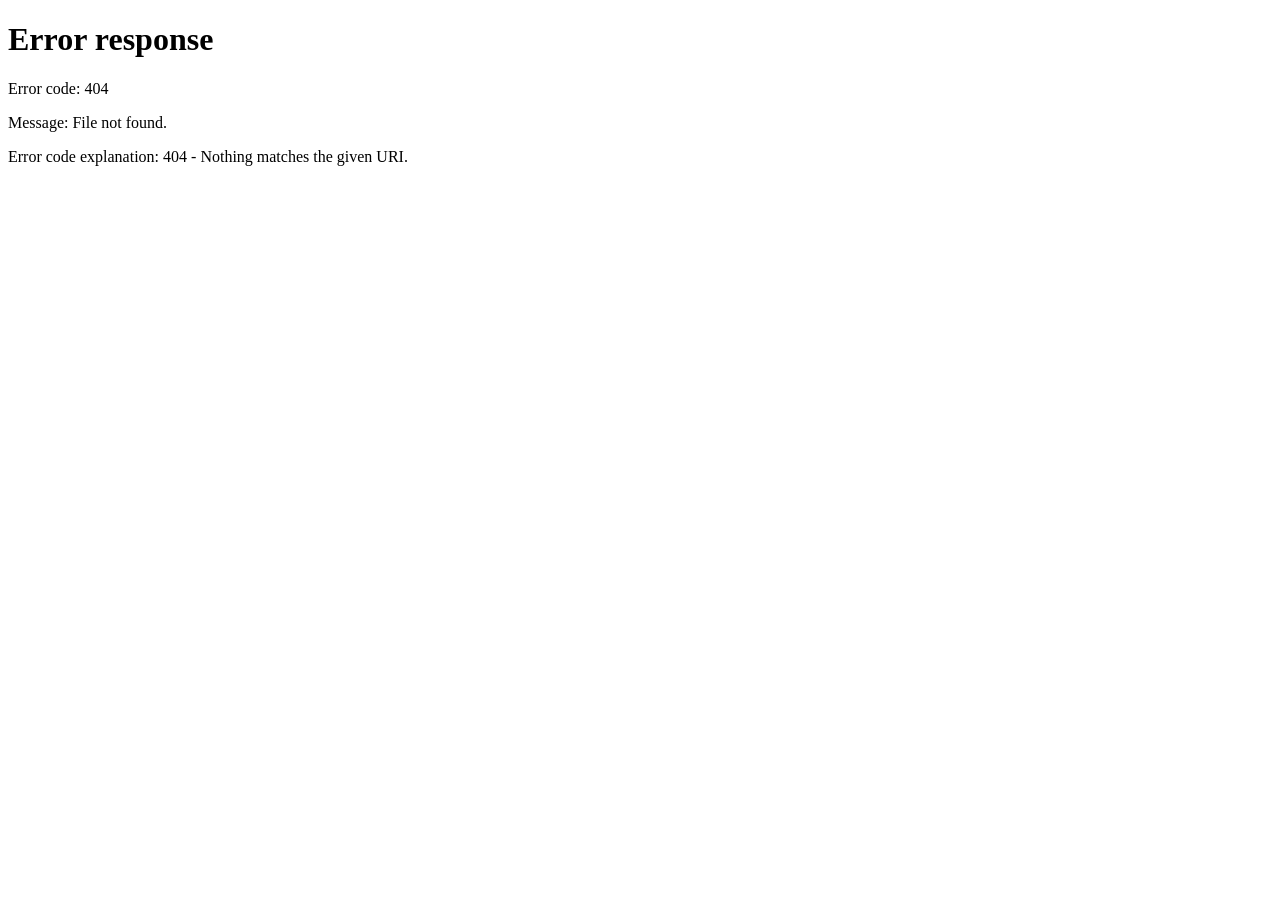
==== commit f172c368: "Update website" ====
--- a/index.html
+++ b/index.html
@@ -3,4031 +3,15 @@
 <head>
 <meta charset="UTF-8"/>
 <meta name="viewport" content="width=device-width, initial-scale=1.0"/>
+<meta http-equiv="refresh" content="0; url=Digital-Hunarmand-Hub-main/index.html"/>
 <title>Digital Hunarmand</title>
-<link rel="icon" type="image/png" href="favicon.png"/>
-<link rel="shortcut icon" href="favicon.png"/>
-<link rel="apple-touch-icon" href="favicon.png"/>
-<meta name="description" content="A Complete Digital Solution for Business & Individual Success."/>
-<link rel="preconnect" href="https://fonts.googleapis.com"/>
-<link rel="preconnect" href="https://fonts.gstatic.com" crossorigin/>
-<link rel="dns-prefetch" href="https://fonts.googleapis.com"/>
-<link rel="dns-prefetch" href="https://fonts.gstatic.com"/>
-<link rel="dns-prefetch" href="https://raw.githubusercontent.com"/>
-<link rel="preload" as="image" href="logo.png" fetchpriority="high"/>
-<link href="https://fonts.googleapis.com/css2?family=Space+Grotesk:wght@400;500;600;700;800&family=JetBrains+Mono:wght@400;500;600;700&display=swap" rel="stylesheet"/>
-<link rel="stylesheet" href="css/style.css?v=3.0"/>
+<link rel="icon" type="image/png" href="Digital-Hunarmand-Hub-main/favicon.png"/>
+<link rel="shortcut icon" href="Digital-Hunarmand-Hub-main/favicon.png"/>
+<script>
+window.location.replace("Digital-Hunarmand-Hub-main/index.html" + window.location.hash);
+</script>
 </head>
-<body>
-
-<!-- LOADING PRELOADER ANIMATION (7 SECONDS) -->
-<div id="preloader">
-  <button id="preloaderSkip" class="preloader-skip-btn" aria-label="Skip Loading">Skip ➔</button>
-  <div class="preloader-inner">
-    <video id="loadingVideo" autoplay muted playsinline loop preload="metadata">
-      <source src="loading animation.mp4" type="video/mp4">
-      Your browser does not support the video tag.
-    </video>
-  </div>
-</div>
-
-<!-- NAV -->
-<nav class="nav" id="nav">
-  <div class="nav-in">
-    <a href="#home" class="nav-logo">
-      <img src="logo.png" alt="Digital Hunarmand" class="nav-ico" fetchpriority="high" decoding="sync" width="40" height="40"/><!--
-      <img src="[data-uri]" alt="Digital Hunarmand" class="nav-ico"/>
--->      <div class="nav-txt"><strong>Digital <em>Hunarmand</em></strong><small>Digital Solution Hub</small></div>
-    </a>
-    <ul class="nav-ul" id="navUl">
-      <li><a href="#home"><svg width="14" height="14" fill="none" stroke="currentColor" stroke-width="2" viewBox="0 0 24 24"><path d="M3 9l9-7 9 7v11a2 2 0 0 1-2 2H5a2 2 0 0 1-2-2z"/><polyline points="9 22 9 12 15 12 15 22"/></svg>Home</a></li>
-      <li><a href="#services"><svg width="14" height="14" fill="none" stroke="currentColor" stroke-width="2" viewBox="0 0 24 24"><circle cx="12" cy="12" r="3"/><path d="M19.07 4.93a10 10 0 0 1 0 14.14M4.93 4.93a10 10 0 0 0 0 14.14"/></svg>Services</a></li>
-      <li><a href="#courses"><svg width="14" height="14" fill="none" stroke="currentColor" stroke-width="2" viewBox="0 0 24 24"><path d="M2 3h6a4 4 0 0 1 4 4v14a3 3 0 0 0-3-3H2z"/><path d="M22 3h-6a4 4 0 0 0-4 4v14a3 3 0 0 1 3-3h7z"/></svg>Courses</a></li>
-      <li><a href="#mission"><svg width="14" height="14" fill="none" stroke="currentColor" stroke-width="2" viewBox="0 0 24 24"><circle cx="12" cy="12" r="10"/><circle cx="12" cy="12" r="6"/><circle cx="12" cy="12" r="2"/></svg>Our Mission</a></li>
-      <li><a href="#why"><svg width="14" height="14" fill="none" stroke="currentColor" stroke-width="2" viewBox="0 0 24 24"><path d="M12 22s8-4 8-10V5l-8-3-8 3v7c0 6 8 10 8 10z"/></svg>Why Us</a></li>
-      <li><a href="#about"><svg width="14" height="14" fill="none" stroke="currentColor" stroke-width="2" viewBox="0 0 24 24"><circle cx="12" cy="12" r="10"/><line x1="12" y1="16" x2="12" y2="12"/><line x1="12" y1="8" x2="12.01" y2="8"/></svg>About Us</a></li>
-      <li><a href="#contact"><svg width="14" height="14" fill="none" stroke="currentColor" stroke-width="2" viewBox="0 0 24 24"><path d="M22 16.92v3a2 2 0 0 1-2.18 2 19.79 19.79 0 0 1-8.63-3.07A19.5 19.5 0 0 1 4.69 12 19.79 19.79 0 0 1 1.61 3.18 2 2 0 0 1 3.6 1h3a2 2 0 0 1 2 1.72c.127.96.361 1.903.7 2.81a2 2 0 0 1-.45 2.11L7.91 8.6a16 16 0 0 0 6 6l.95-.95a2 2 0 0 1 2.11-.45c.907.339 1.85.573 2.81.7A2 2 0 0 1 21.73 16z"/></svg>Contact</a></li>
-      <li><a href="#hiring"><svg width="14" height="14" fill="none" stroke="currentColor" stroke-width="2" viewBox="0 0 24 24"><circle cx="12" cy="12" r="10"/><line x1="12" y1="8" x2="12" y2="12"/><line x1="12" y1="16" x2="12.01" y2="16"/></svg>Hirings</a></li>
-      <li><a href="#internship"><svg width="14" height="14" fill="none" stroke="currentColor" stroke-width="2" viewBox="0 0 24 24"><rect x="2" y="7" width="20" height="14" rx="2"/><path d="M16 21V5a2 2 0 0 0-2-2h-4a2 2 0 0 0-2 2v16"/></svg>Internships</a></li>
-      <li><a href="#mentorship"><svg width="14" height="14" fill="none" stroke="currentColor" stroke-width="2" viewBox="0 0 24 24"><path d="M17 21v-2a4 4 0 0 0-4-4H5a4 4 0 0 0-4 4v2"/><circle cx="9" cy="7" r="4"/><path d="M23 21v-2a4 4 0 0 0-3-3.87M16 3.13a4 4 0 0 1 0 7.75"/></svg>Mentorship</a></li>
-      <li><a href="#team"><svg width="14" height="14" fill="none" stroke="currentColor" stroke-width="2" viewBox="0 0 24 24"><path d="M16 21v-2a4 4 0 0 0-4-4H6a4 4 0 0 0-4 4v2"/><circle cx="9" cy="7" r="4"/><line x1="19" y1="8" x2="19" y2="14"/><line x1="22" y1="11" x2="16" y2="11"/></svg>Team</a></li>
-      <li><a href="#partnership"><svg width="14" height="14" fill="none" stroke="currentColor" stroke-width="2" viewBox="0 0 24 24"><path d="M16 11V7a4 4 0 00-8 0v4M5 9h14l1 12H4L5 9z"/><circle cx="12" cy="14" r="2"/></svg>Partners</a></li>
-      <li><a href="#projects"><svg width="14" height="14" fill="none" stroke="currentColor" stroke-width="2" viewBox="0 0 24 24"><path d="M22 19a2 2 0 0 1-2 2H4a2 2 0 0 1-2-2V5a2 2 0 0 1 2-2h5l2 3h9a2 2 0 0 1 2 2z"/><polyline points="9 13 12 16 16 11"/></svg>Our Projects</a></li>
-    </ul>
-    <button class="hbg" id="hbg" aria-label="Toggle Navigation Menu" aria-expanded="false"><span></span><span></span><span></span></button>
-  </div>
-</nav>
-<div class="nav-overlay" id="navOverlay"></div>
-
-<!-- HERO -->
-<section class="hero" id="home">
-  <div class="hero-deco" id="heroDeco">
-    <!-- Ambient Living Mesh Glow Orbs -->
-    <div class="hero-glow-orb orb-1"></div>
-    <div class="hero-glow-orb orb-2"></div>
-    <div class="hero-glow-orb orb-3"></div>
-    <div class="hero-glow-orb orb-4"></div>
-    <div class="hero-glow-orb orb-5"></div>
-
-    <!-- Live Floating Glass Bubbles -->
-    <div class="hero-bubble hb-1"></div>
-    <div class="hero-bubble hb-2"></div>
-    <div class="hero-bubble hb-3"></div>
-    <div class="hero-bubble hb-4"></div>
-    <div class="hero-bubble hb-5"></div>
-    <div class="hero-bubble hb-6"></div>
-    <div class="hero-bubble hb-7"></div>
-    <div class="hero-bubble hb-8"></div>
-    <div class="hero-bubble hb-9"></div>
-    <div class="hero-bubble hb-10"></div>
-    <div class="hero-bubble hb-11"></div>
-    <div class="hero-bubble hb-12"></div>
-  </div>
-  <div class="hero-in">
-    <div class="hero-left">
-      <h1 class="hero-h1">
-        <span id="typeLine1"></span><br/>
-        <span class="g-text hero-underline" id="typeLine2"></span><br/>
-        <span id="typeLine3"></span><br/>
-        <span id="typeLine4"></span><span class="typing-cursor" id="typeCursor">|</span>
-      </h1>
-
-      <div class="hero-btns">
-        <a href="#services" class="btn-blue">
-          <span>Explore Services</span>
-          <svg width="15" height="15" fill="none" stroke="currentColor" stroke-width="2.5" viewBox="0 0 24 24"><path d="M5 12h14M12 5l7 7-7 7"/></svg>
-        </a>
-        <a href="https://wa.me/923485168409" target="_blank" class="btn-out">
-          <svg width="17" height="17" fill="none" viewBox="0 0 24 24"><path fill="#22c55e" d="M12.04 2c-5.46 0-9.91 4.45-9.91 9.91 0 1.75.46 3.45 1.32 4.95L2.05 22l5.25-1.38c1.45.79 3.08 1.21 4.74 1.21 5.46 0 9.91-4.45 9.91-9.91 0-2.65-1.03-5.14-2.9-7.01A9.816 9.816 0 0 0 12.04 2z"/><path fill="#fff" d="M17.47 14.38c-.28-.14-1.63-.8-1.88-.89-.25-.09-.43-.14-.62.14-.18.28-.71.89-.87 1.07-.16.18-.32.2-.6.06-.28-.14-1.17-.43-2.22-1.37-.82-.73-1.37-1.63-1.53-1.91-.16-.28-.02-.43.12-.57.13-.13.28-.32.42-.48.14-.16.18-.28.28-.46.09-.18.05-.35-.02-.48-.07-.14-.62-1.5-.85-2.05-.22-.54-.45-.46-.62-.47l-.53-.01c-.18 0-.48.07-.73.35-.25.28-.97.95-.97 2.31 0 1.36.99 2.68 1.13 2.86.14.18 1.94 2.97 4.7 4.16.66.28 1.17.45 1.57.58.66.21 1.26.18 1.73.11.53-.08 1.63-.67 1.86-1.31.23-.65.23-1.2.16-1.31-.07-.12-.25-.19-.53-.33z"/></svg>
-          <span>WhatsApp Us</span>
-        </a>
-      </div>
-
-      <!-- Liquid Glass Rating & Trust Bar -->
-      <div class="hero-trust liquid-glass">
-        <div class="trust-item">
-          <span class="trust-stars">★★★★★</span>
-          <span class="trust-score"><strong>4.9</strong>/5</span>
-          <span class="trust-lbl">Rating</span>
-        </div>
-        <span class="trust-glass-sep"></span>
-        <div class="trust-item">
-          <svg class="trust-svg prj-svg" width="13" height="13" viewBox="0 0 24 24" fill="none" stroke="currentColor" stroke-width="2.2" stroke-linecap="round" stroke-linejoin="round"><path d="M22 19a2 2 0 0 1-2 2H4a2 2 0 0 1-2-2V5a2 2 0 0 1 2-2h5l2 3h9a2 2 0 0 1 2 2z"></path><polyline points="9 13 12 16 16 11"></polyline></svg>
-          <span class="trust-num"><strong>50+</strong></span>
-          <span class="trust-lbl">Projects</span>
-        </div>
-        <span class="trust-glass-sep"></span>
-        <div class="trust-item">
-          <svg class="trust-svg cli-svg" width="13" height="13" viewBox="0 0 24 24" fill="none" stroke="currentColor" stroke-width="2.2" stroke-linecap="round" stroke-linejoin="round"><path d="M17 21v-2a4 4 0 0 0-4-4H5a4 4 0 0 0-4 4v2"/><circle cx="9" cy="7" r="4"/><path d="M23 21v-2a4 4 0 0 0-3-3.87"/><path d="M16 3.13a4 4 0 0 1 0 7.75"/></svg>
-          <span class="trust-num"><strong>30+</strong></span>
-          <span class="trust-lbl">Clients</span>
-        </div>
-      </div>
-    </div>
-
-  </div>
-</section>
-
-
-<!-- MARQUEE (Desktop Only) -->
-<div class="mq mq-sub desktop-banner-only">
-  <div class="mq-track">
-    <span>Web Development</span><span class="dot">•</span><span>Mobile Apps</span><span class="dot">•</span><span>Graphic Design</span><span class="dot">•</span><span>UI/UX Design</span><span class="dot">•</span><span>Digital Marketing</span><span class="dot">•</span><span>Video Editing</span><span class="dot">•</span><span>Branding</span><span class="dot">•</span><span>SEO &amp; Ads</span><span class="dot">•</span><span>Internship Program</span><span class="dot">•</span><span>Online Courses</span><span class="dot">•</span><span>Web Development</span><span class="dot">•</span><span>Mobile Apps</span><span class="dot">•</span><span>Graphic Design</span><span class="dot">•</span><span>UI/UX Design</span><span class="dot">•</span><span>Digital Marketing</span><span class="dot">•</span><span>Video Editing</span><span class="dot">•</span><span>Branding</span><span class="dot">•</span><span>SEO &amp; Ads</span><span class="dot">•</span><span>Internship Program</span><span class="dot">•</span><span>Online Courses</span><span class="dot">•</span>
-  </div>
-</div>
-
-<!-- SERVICES -->
-<section class="services" id="services">
-  <div class="sw">
-    <div class="svc-head">
-      <div class="reveal-l">
-        <span class="sl">What We Do</span>
-        <h2 class="st">Our <span class="g-text">Services</span></h2>
-        <p class="ss">Everything you need to grow digitally, under one roof.</p>
-      </div>
-      <div class="svc-head-right reveal-r">
-        <div style="font-size:96px;font-weight:800;line-height:0.9;background:linear-gradient(135deg,#dbeafe,#ede9fe);-webkit-background-clip:text;-webkit-text-fill-color:transparent;background-clip:text;letter-spacing:-4px;display:block">12</div>
-        <p>Premium digital services crafted by passionate experts dedicated to your success.</p>
-        <a href="https://wa.me/923485168409" target="_blank" class="btn-blue" style="font-size:14px;padding:12px 28px;white-space:nowrap">Start a Project</a>
-      </div>
-    </div>
-    <div class="svc-grid">
-      <!-- 01: Website Design & Development -->
-      <div class="svc-card reveal">
-        <div class="svc-ico" style="background:transparent;border:none;padding:0"><svg width="60" height="60" viewBox="0 0 100 100" fill="none" xmlns="http://www.w3.org/2000/svg" style="border-radius:16px;width:100%;height:100%"><defs><linearGradient id="webBg" x1="0" y1="0" x2="100" y2="100" gradientUnits="userSpaceOnUse"><stop offset="0%" stop-color="#ffffff"/><stop offset="100%" stop-color="#eff6ff"/></linearGradient><linearGradient id="webGrad" x1="15" y1="20" x2="85" y2="85" gradientUnits="userSpaceOnUse"><stop offset="0%" stop-color="#3B5BFF"/><stop offset="50%" stop-color="#8B3EF2"/><stop offset="100%" stop-color="#22D3EE"/></linearGradient><filter id="webShad" x="-20%" y="-20%" width="140%" height="140%"><feDropShadow dx="0" dy="5" stdDeviation="5" flood-color="#3B5BFF" flood-opacity="0.3"/></filter></defs><rect width="100" height="100" rx="24" fill="url(#webBg)" stroke="#dbeafe" stroke-width="2"/><g filter="url(#webShad)"><rect x="18" y="22" width="64" height="46" rx="8" fill="#ffffff" stroke="url(#webGrad)" stroke-width="3"/><path d="M18 34 h64" stroke="#e2e8f0" stroke-width="2"/><circle cx="26" cy="28" r="2.5" fill="#ef4444"/><circle cx="33" cy="28" r="2.5" fill="#f59e0b"/><circle cx="40" cy="28" r="2.5" fill="#10b981"/><path d="M38 44 L30 51 L38 58" stroke="url(#webGrad)" stroke-width="3.5" stroke-linecap="round" stroke-linejoin="round"/><path d="M62 44 L70 51 L62 58" stroke="url(#webGrad)" stroke-width="3.5" stroke-linecap="round" stroke-linejoin="round"/><path d="M53 42 L47 60" stroke="#3B5BFF" stroke-width="3" stroke-linecap="round"/><path d="M36 68 L32 78 h36 l-4 -10" fill="url(#webGrad)" opacity="0.9"/></g></svg></div>
-        <div class="svc-num">01</div>
-        <h3>Website Design &amp; Development</h3>
-        <p>Fast, modern, mobile-friendly websites tailored to your brand.</p>
-        <div class="svc-trigger-btn"><span class="stb-txt">Explore Inclusions</span><span class="stb-arrow">▾</span></div>
-        <div class="svc-arrow">&#8599;</div>
-        <div class="svc-line"></div>
-        <div class="svc-slip">
-          <div class="svc-slip-card">
-            <div class="svc-slip-head">
-              <div class="ssh-left">
-                <span class="ssh-dot"></span>
-                <span class="ssh-label">SERVICE SCOPE</span>
-              </div>
-              <span class="ssh-badge">Verified Quality</span>
-            </div>
-            <div class="svc-chips-grid">
-              <div class="svc-chip"><span class="sfc-icon"><svg viewBox="0 0 24 24" fill="none" xmlns="http://www.w3.org/2000/svg"><rect x="2" y="3" width="20" height="14" rx="2" stroke="#2845EE" stroke-width="1.8" fill="none"/><path d="M8 21h8M12 17v4" stroke="#2845EE" stroke-width="1.8" stroke-linecap="round"/><path d="M8 10l2 2 4-4" stroke="#2845EE" stroke-width="1.8" stroke-linecap="round" stroke-linejoin="round"/></svg></span><span class="sfc-text">Custom Portals</span></div>
-              <div class="svc-chip"><span class="sfc-icon"><svg viewBox="0 0 24 24" fill="none" xmlns="http://www.w3.org/2000/svg"><path d="M6 2h12l2 6H4L6 2z" stroke="#2845EE" stroke-width="1.8" stroke-linejoin="round" fill="none"/><path d="M4 8l1 11a1 1 0 001 1h12a1 1 0 001-1L20 8" stroke="#2845EE" stroke-width="1.8" fill="none"/><path d="M9 12h6M9 15h4" stroke="#2845EE" stroke-width="1.8" stroke-linecap="round"/></svg></span><span class="sfc-text">E-Commerce Stores</span></div>
-              <div class="svc-chip"><span class="sfc-icon"><svg viewBox="0 0 24 24" fill="none" xmlns="http://www.w3.org/2000/svg"><rect x="7" y="2" width="10" height="20" rx="2" stroke="#2845EE" stroke-width="1.8" fill="none"/><circle cx="12" cy="17" r="1" fill="#2845EE"/><path d="M10 5h4" stroke="#2845EE" stroke-width="1.8" stroke-linecap="round"/></svg></span><span class="sfc-text">100% Mobile Ready</span></div>
-              <div class="svc-chip"><span class="sfc-icon"><svg viewBox="0 0 24 24" fill="none" xmlns="http://www.w3.org/2000/svg"><path d="M13 2L4 14h8l-1 8 9-12h-8l1-8z" stroke="#2845EE" stroke-width="1.8" stroke-linejoin="round" fill="none"/></svg></span><span class="sfc-text">Fast SEO Code</span></div>
-            </div>
-            <div class="svc-guar-strip">
-              <div class="sgs-col"><span class="sgs-val">⚡ Fast Delivery</span><span class="sgs-sub">Dedicated Developer</span></div>
-              <div class="sgs-divider"></div>
-              <div class="sgs-col"><span class="sgs-val">🛡️ 100% Guaranteed</span><span class="sgs-sub">Free Post Support</span></div>
-            </div>
-            <a href="https://wa.me/923485168409?text=Hello%20Digital%20Hunarmand%2C%20I%20want%20to%20inquire%20about%20Website%20Design%20%26%20Development." target="_blank" rel="noopener noreferrer" class="svc-wa-button">
-              <span class="swb-pulse-wrap"><svg class="swb-wa-icon" viewBox="0 0 24 24" width="17" height="17" fill="none"><path fill="#ffffff" d="M12.04 2c-5.46 0-9.91 4.45-9.91 9.91 0 1.75.46 3.45 1.32 4.95L2.05 22l5.25-1.38c1.45.79 3.08 1.21 4.74 1.21 5.46 0 9.91-4.45 9.91-9.91 0-2.65-1.03-5.14-2.9-7.01A9.816 9.816 0 0 0 12.04 2z"/><path fill="#25D366" d="M17.47 14.38c-.28-.14-1.63-.8-1.88-.89-.25-.09-.43-.14-.62.14-.18.28-.71.89-.87 1.07-.16.18-.32.2-.6.06-.28-.14-1.17-.43-2.22-1.37-.82-.73-1.37-1.63-1.53-1.91-.16-.28-.02-.43.12-.57.13-.13.28-.32.42-.48.14-.16.18-.28.28-.46.09-.18.05-.35-.02-.48-.07-.14-.62-1.5-.85-2.05-.22-.54-.45-.46-.62-.47l-.53-.01c-.18 0-.48.07-.73.35-.25.28-.97.95-.97 2.31 0 1.36.99 2.68 1.13 2.86.14.18 1.94 2.97 4.7 4.16.66.28 1.17.45 1.57.58.66.21 1.26.18 1.73.11.53-.08 1.63-.67 1.86-1.31.23-.65.23-1.2.16-1.31-.07-.12-.27-.2-.57-.35z"/></svg></span>
-              <div class="swb-text-wrap"><span class="swb-main-text">Contact on WhatsApp</span><span class="swb-sub-text">Direct Chat • Quick Quote</span></div>
-              <span class="swb-arrow-icon">➔</span>
-            </a>
-          </div>
-        </div>
-      </div>
-      
-      <!-- 02: Mobile App Development -->
-      <div class="svc-card reveal">
-        <div class="svc-ico" style="background:transparent;border:none;padding:0"><svg width="60" height="60" viewBox="0 0 100 100" fill="none" xmlns="http://www.w3.org/2000/svg" style="border-radius:16px;width:100%;height:100%"><defs><linearGradient id="appBg" x1="0" y1="0" x2="100" y2="100" gradientUnits="userSpaceOnUse"><stop offset="0%" stop-color="#ffffff"/><stop offset="100%" stop-color="#f5f3ff"/></linearGradient><linearGradient id="appGrad" x1="20" y1="15" x2="80" y2="85" gradientUnits="userSpaceOnUse"><stop offset="0%" stop-color="#8B3EF2"/><stop offset="50%" stop-color="#3B5BFF"/><stop offset="100%" stop-color="#ec4899"/></linearGradient><filter id="appShad" x="-20%" y="-20%" width="140%" height="140%"><feDropShadow dx="0" dy="5" stdDeviation="5" flood-color="#8B3EF2" flood-opacity="0.3"/></filter></defs><rect width="100" height="100" rx="24" fill="url(#appBg)" stroke="#ddd6fe" stroke-width="2"/><g filter="url(#appShad)"><rect x="28" y="16" width="44" height="68" rx="10" fill="#ffffff" stroke="url(#appGrad)" stroke-width="3.5"/><path d="M42 22 h16" stroke="#94a3b8" stroke-width="2.5" stroke-linecap="round"/><rect x="34" y="30" width="14" height="14" rx="4" fill="#3B5BFF"/><rect x="52" y="30" width="14" height="14" rx="4" fill="#8B3EF2"/><rect x="34" y="48" width="14" height="14" rx="4" fill="#ec4899"/><rect x="52" y="48" width="14" height="14" rx="4" fill="#22D3EE"/><circle cx="50" cy="74" r="4" fill="url(#appGrad)"/></g></svg></div>
-        <div class="svc-num">02</div>
-        <h3>Mobile App Development</h3>
-        <p>iOS and Android apps built for performance and great UX.</p>
-        <div class="svc-trigger-btn"><span class="stb-txt">Explore Inclusions</span><span class="stb-arrow">▾</span></div>
-        <div class="svc-arrow">&#8599;</div>
-        <div class="svc-line"></div>
-        <div class="svc-slip">
-          <div class="svc-slip-card">
-            <div class="svc-slip-head">
-              <div class="ssh-left">
-                <span class="ssh-dot"></span>
-                <span class="ssh-label">SERVICE SCOPE</span>
-              </div>
-              <span class="ssh-badge">iOS &amp; Android</span>
-            </div>
-            <div class="svc-chips-grid">
-              <div class="svc-chip"><span class="sfc-icon"><svg viewBox="0 0 24 24" fill="none" xmlns="http://www.w3.org/2000/svg"><rect x="7" y="2" width="10" height="20" rx="2" stroke="#2845EE" stroke-width="1.8" fill="none"/><circle cx="12" cy="17" r="1" fill="#2845EE"/><path d="M10 5h4" stroke="#2845EE" stroke-width="1.8" stroke-linecap="round"/></svg></span><span class="sfc-text">Cross-Platform Apps</span></div>
-              <div class="svc-chip"><span class="sfc-icon"><svg viewBox="0 0 24 24" fill="none" xmlns="http://www.w3.org/2000/svg"><path d="M13 2L4 14h8l-1 8 9-12h-8l1-8z" stroke="#2845EE" stroke-width="1.8" stroke-linejoin="round" fill="none"/></svg></span><span class="sfc-text">Flutter / React Native</span></div>
-              <div class="svc-chip"><span class="sfc-icon"><svg viewBox="0 0 24 24" fill="none" xmlns="http://www.w3.org/2000/svg"><circle cx="12" cy="12" r="3" stroke="#2845EE" stroke-width="1.8" fill="none"/><path d="M12 2v3M12 19v3M2 12h3M19 12h3M5.6 5.6l2.1 2.1M16.3 16.3l2.1 2.1M5.6 18.4l2.1-2.1M16.3 7.7l2.1-2.1" stroke="#2845EE" stroke-width="1.8" stroke-linecap="round"/></svg></span><span class="sfc-text">API &amp; Cloud Backend</span></div>
-              <div class="svc-chip"><span class="sfc-icon"><svg viewBox="0 0 24 24" fill="none" xmlns="http://www.w3.org/2000/svg"><path d="M12 2l2 7h7l-5.5 4 2 7L12 16l-5.5 4 2-7L3 9h7l2-7z" stroke="#2845EE" stroke-width="1.8" stroke-linejoin="round" fill="none"/></svg></span><span class="sfc-text">Store Publishing</span></div>
-            </div>
-            <div class="svc-guar-strip">
-              <div class="sgs-col"><span class="sgs-val">⚡ High Performance</span><span class="sgs-sub">Clean Architecture</span></div>
-              <div class="sgs-divider"></div>
-              <div class="sgs-col"><span class="sgs-val">🛡️ Full Source Code</span><span class="sgs-sub">Deployment Support</span></div>
-            </div>
-            <a href="https://wa.me/923485168409?text=Hello%20Digital%20Hunarmand%2C%20I%20want%20to%20inquire%20about%20Mobile%20App%20Development." target="_blank" rel="noopener noreferrer" class="svc-wa-button">
-              <span class="swb-pulse-wrap"><svg class="swb-wa-icon" viewBox="0 0 24 24" width="17" height="17" fill="none"><path fill="#ffffff" d="M12.04 2c-5.46 0-9.91 4.45-9.91 9.91 0 1.75.46 3.45 1.32 4.95L2.05 22l5.25-1.38c1.45.79 3.08 1.21 4.74 1.21 5.46 0 9.91-4.45 9.91-9.91 0-2.65-1.03-5.14-2.9-7.01A9.816 9.816 0 0 0 12.04 2z"/><path fill="#25D366" d="M17.47 14.38c-.28-.14-1.63-.8-1.88-.89-.25-.09-.43-.14-.62.14-.18.28-.71.89-.87 1.07-.16.18-.32.2-.6.06-.28-.14-1.17-.43-2.22-1.37-.82-.73-1.37-1.63-1.53-1.91-.16-.28-.02-.43.12-.57.13-.13.28-.32.42-.48.14-.16.18-.28.28-.46.09-.18.05-.35-.02-.48-.07-.14-.62-1.5-.85-2.05-.22-.54-.45-.46-.62-.47l-.53-.01c-.18 0-.48.07-.73.35-.25.28-.97.95-.97 2.31 0 1.36.99 2.68 1.13 2.86.14.18 1.94 2.97 4.7 4.16.66.28 1.17.45 1.57.58.66.21 1.26.18 1.73.11.53-.08 1.63-.67 1.86-1.31.23-.65.23-1.2.16-1.31-.07-.12-.27-.2-.57-.35z"/></svg></span>
-              <div class="swb-text-wrap"><span class="swb-main-text">Contact on WhatsApp</span><span class="swb-sub-text">Direct Chat • Quick Quote</span></div>
-              <span class="swb-arrow-icon">➔</span>
-            </a>
-          </div>
-        </div>
-      </div>
-      
-      <!-- 03: Graphic Design -->
-      <div class="svc-card reveal">
-        <div class="svc-ico" style="background:transparent;border:none;padding:0"><svg width="60" height="60" viewBox="0 0 100 100" fill="none" xmlns="http://www.w3.org/2000/svg" style="border-radius:16px;width:100%;height:100%"><defs><linearGradient id="gdBg" x1="0" y1="0" x2="100" y2="100" gradientUnits="userSpaceOnUse"><stop offset="0%" stop-color="#ffffff"/><stop offset="100%" stop-color="#fdf2f8"/></linearGradient><linearGradient id="gdGrad" x1="15" y1="15" x2="85" y2="85" gradientUnits="userSpaceOnUse"><stop offset="0%" stop-color="#ec4899"/><stop offset="50%" stop-color="#8B3EF2"/><stop offset="100%" stop-color="#3B5BFF"/></linearGradient><filter id="gdShad" x="-20%" y="-20%" width="140%" height="140%"><feDropShadow dx="0" dy="5" stdDeviation="5" flood-color="#ec4899" flood-opacity="0.3"/></filter></defs><rect width="100" height="100" rx="24" fill="url(#gdBg)" stroke="#fbcfe8" stroke-width="2"/><g filter="url(#gdShad)"><path d="M50 18 C30 18, 18 32, 18 50 C18 68, 32 80, 50 80 C56 80, 60 76, 60 70 C60 67, 58 64, 56 62 C54 60, 53 58, 53 55 C53 49, 58 44, 64 44 L70 44 C77 44, 82 39, 82 32 C82 24, 68 18, 50 18 Z" fill="#ffffff" stroke="url(#gdGrad)" stroke-width="3"/><circle cx="34" cy="36" r="5" fill="#ef4444"/><circle cx="48" cy="30" r="5" fill="#f59e0b"/><circle cx="64" cy="34" r="5" fill="#10b981"/><circle cx="34" cy="52" r="5" fill="#3B5BFF"/><circle cx="44" cy="66" r="5" fill="#8B3EF2"/><path d="M66 54 L78 66 L82 82 L72 78 Z" fill="url(#gdGrad)"/></g></svg></div>
-        <div class="svc-num">03</div>
-        <h3>Graphic Design</h3>
-        <p>Logos, social posts, and branding that make you stand out.</p>
-        <div class="svc-trigger-btn"><span class="stb-txt">Explore Inclusions</span><span class="stb-arrow">▾</span></div>
-        <div class="svc-arrow">&#8599;</div>
-        <div class="svc-line"></div>
-        <div class="svc-slip">
-          <div class="svc-slip-card">
-            <div class="svc-slip-head">
-              <div class="ssh-left">
-                <span class="ssh-dot"></span>
-                <span class="ssh-label">SERVICE SCOPE</span>
-              </div>
-              <span class="ssh-badge">Visual Impact</span>
-            </div>
-            <div class="svc-chips-grid">
-              <div class="svc-chip"><span class="sfc-icon"><svg viewBox="0 0 24 24" fill="none" xmlns="http://www.w3.org/2000/svg"><circle cx="12" cy="12" r="9" stroke="#2845EE" stroke-width="1.8" fill="none"/><circle cx="9" cy="10" r="2" fill="#2845EE"/><path d="M3 17c2-3 4-4 9-1s6 1 9-2" stroke="#2845EE" stroke-width="1.8" stroke-linecap="round" fill="none"/></svg></span><span class="sfc-text">Logo &amp; Brand Marks</span></div>
-              <div class="svc-chip"><span class="sfc-icon"><svg viewBox="0 0 24 24" fill="none" xmlns="http://www.w3.org/2000/svg"><rect x="3" y="5" width="18" height="14" rx="2" stroke="#2845EE" stroke-width="1.8" fill="none"/><path d="M8 10h8M8 13h5" stroke="#2845EE" stroke-width="1.8" stroke-linecap="round"/><path d="M3 9l4-4 4 4" stroke="#2845EE" stroke-width="1.8" stroke-linecap="round" stroke-linejoin="round" fill="none"/></svg></span><span class="sfc-text">Social Media Posts</span></div>
-              <div class="svc-chip"><span class="sfc-icon"><svg viewBox="0 0 24 24" fill="none" xmlns="http://www.w3.org/2000/svg"><rect x="4" y="3" width="16" height="20" rx="2" stroke="#2845EE" stroke-width="1.8" fill="none"/><path d="M8 8h8M8 12h8M8 16h5" stroke="#2845EE" stroke-width="1.8" stroke-linecap="round"/></svg></span><span class="sfc-text">Flyers &amp; Banners</span></div>
-              <div class="svc-chip"><span class="sfc-icon"><svg viewBox="0 0 24 24" fill="none" xmlns="http://www.w3.org/2000/svg"><path d="M12 2l2.4 7.4H22l-6.2 4.5 2.4 7.4L12 17l-6.2 4.3 2.4-7.4L2 9.4h7.6L12 2z" stroke="#2845EE" stroke-width="1.8" stroke-linejoin="round" fill="none"/></svg></span><span class="sfc-text">Vector Print Files</span></div>
-            </div>
-            <div class="svc-guar-strip">
-              <div class="sgs-col"><span class="sgs-val">⚡ Quick Revisions</span><span class="sgs-sub">Until 100% Satisfied</span></div>
-              <div class="sgs-divider"></div>
-              <div class="sgs-col"><span class="sgs-val">🛡️ Full Ownership</span><span class="sgs-sub">Commercial License</span></div>
-            </div>
-            <a href="https://wa.me/923485168409?text=Hello%20Digital%20Hunarmand%2C%20I%20want%20to%20inquire%20about%20Graphic%20Design%20services." target="_blank" rel="noopener noreferrer" class="svc-wa-button">
-              <span class="swb-pulse-wrap"><svg class="swb-wa-icon" viewBox="0 0 24 24" width="17" height="17" fill="none"><path fill="#ffffff" d="M12.04 2c-5.46 0-9.91 4.45-9.91 9.91 0 1.75.46 3.45 1.32 4.95L2.05 22l5.25-1.38c1.45.79 3.08 1.21 4.74 1.21 5.46 0 9.91-4.45 9.91-9.91 0-2.65-1.03-5.14-2.9-7.01A9.816 9.816 0 0 0 12.04 2z"/><path fill="#25D366" d="M17.47 14.38c-.28-.14-1.63-.8-1.88-.89-.25-.09-.43-.14-.62.14-.18.28-.71.89-.87 1.07-.16.18-.32.2-.6.06-.28-.14-1.17-.43-2.22-1.37-.82-.73-1.37-1.63-1.53-1.91-.16-.28-.02-.43.12-.57.13-.13.28-.32.42-.48.14-.16.18-.28.28-.46.09-.18.05-.35-.02-.48-.07-.14-.62-1.5-.85-2.05-.22-.54-.45-.46-.62-.47l-.53-.01c-.18 0-.48.07-.73.35-.25.28-.97.95-.97 2.31 0 1.36.99 2.68 1.13 2.86.14.18 1.94 2.97 4.7 4.16.66.28 1.17.45 1.57.58.66.21 1.26.18 1.73.11.53-.08 1.63-.67 1.86-1.31.23-.65.23-1.2.16-1.31-.07-.12-.27-.2-.57-.35z"/></svg></span>
-              <div class="swb-text-wrap"><span class="swb-main-text">Contact on WhatsApp</span><span class="swb-sub-text">Direct Chat • Quick Quote</span></div>
-              <span class="swb-arrow-icon">➔</span>
-            </a>
-          </div>
-        </div>
-      </div>
-      
-      <!-- 04: UI/UX Design -->
-      <div class="svc-card reveal">
-        <div class="svc-ico" style="background:transparent;border:none;padding:0"><svg width="60" height="60" viewBox="0 0 100 100" fill="none" xmlns="http://www.w3.org/2000/svg" style="border-radius:16px;width:100%;height:100%"><defs><linearGradient id="uiBg" x1="0" y1="0" x2="100" y2="100" gradientUnits="userSpaceOnUse"><stop offset="0%" stop-color="#ffffff"/><stop offset="100%" stop-color="#ecfeff"/></linearGradient><linearGradient id="uiGrad" x1="15" y1="15" x2="85" y2="85" gradientUnits="userSpaceOnUse"><stop offset="0%" stop-color="#06b6d4"/><stop offset="50%" stop-color="#3B5BFF"/><stop offset="100%" stop-color="#8B3EF2"/></linearGradient><filter id="uiShad" x="-20%" y="-20%" width="140%" height="140%"><feDropShadow dx="0" dy="5" stdDeviation="5" flood-color="#06b6d4" flood-opacity="0.3"/></filter></defs><rect width="100" height="100" rx="24" fill="url(#uiBg)" stroke="#cffafe" stroke-width="2"/><g filter="url(#uiShad)"><rect x="20" y="24" width="46" height="34" rx="6" fill="#ffffff" stroke="url(#uiGrad)" stroke-width="3"/><path d="M20 34 h46" stroke="#e2e8f0" stroke-width="2"/><rect x="26" y="40" width="14" height="12" rx="3" fill="#06b6d4" opacity="0.5"/><rect x="44" y="40" width="16" height="4" rx="2" fill="#3B5BFF"/><rect x="44" y="48" width="12" height="4" rx="2" fill="#94a3b8"/><rect x="36" y="44" width="44" height="32" rx="6" fill="#ffffff" stroke="url(#uiGrad)" stroke-width="3"/><circle cx="48" cy="56" r="5" fill="#8B3EF2"/><path d="M58 54 h14 M58 60 h10" stroke="url(#uiGrad)" stroke-width="2.5" stroke-linecap="round"/><path d="M68 64 l12 12 l-4 2 l5 7 l-3 1 l-5 -7 l-5 3 z" fill="#0f172a"/></g></svg></div>
-        <div class="svc-num">04</div>
-        <h3>UI/UX Design</h3>
-        <p>Intuitive, beautiful interfaces users love to interact with.</p>
-        <div class="svc-trigger-btn"><span class="stb-txt">Explore Inclusions</span><span class="stb-arrow">▾</span></div>
-        <div class="svc-arrow">&#8599;</div>
-        <div class="svc-line"></div>
-        <div class="svc-slip">
-          <div class="svc-slip-card">
-            <div class="svc-slip-head">
-              <div class="ssh-left">
-                <span class="ssh-dot"></span>
-                <span class="ssh-label">SERVICE SCOPE</span>
-              </div>
-              <span class="ssh-badge">Figma Master</span>
-            </div>
-            <div class="svc-chips-grid">
-              <div class="svc-chip"><span class="sfc-icon"><svg viewBox="0 0 24 24" fill="none" xmlns="http://www.w3.org/2000/svg"><path d="M21 3L3 10l7 3 3 7 8-17z" stroke="#2845EE" stroke-width="1.8" stroke-linejoin="round" fill="none"/><path d="M10 13l3-3" stroke="#2845EE" stroke-width="1.8" stroke-linecap="round"/></svg></span><span class="sfc-text">Figma Prototypes</span></div>
-              <div class="svc-chip"><span class="sfc-icon"><svg viewBox="0 0 24 24" fill="none" xmlns="http://www.w3.org/2000/svg"><rect x="2" y="3" width="9" height="7" rx="1.5" stroke="#2845EE" stroke-width="1.8" fill="none"/><rect x="13" y="3" width="9" height="7" rx="1.5" stroke="#2845EE" stroke-width="1.8" fill="none"/><rect x="2" y="14" width="9" height="7" rx="1.5" stroke="#2845EE" stroke-width="1.8" fill="none"/><rect x="13" y="14" width="9" height="7" rx="1.5" stroke="#2845EE" stroke-width="1.8" fill="none"/></svg></span><span class="sfc-text">User Flows &amp; Wireframes</span></div>
-              <div class="svc-chip"><span class="sfc-icon"><svg viewBox="0 0 24 24" fill="none" xmlns="http://www.w3.org/2000/svg"><rect x="2" y="3" width="20" height="14" rx="2" stroke="#2845EE" stroke-width="1.8" fill="none"/><path d="M8 21h8M12 17v4" stroke="#2845EE" stroke-width="1.8" stroke-linecap="round"/></svg></span><span class="sfc-text">App &amp; Web Mockups</span></div>
-              <div class="svc-chip"><span class="sfc-icon"><svg viewBox="0 0 24 24" fill="none" xmlns="http://www.w3.org/2000/svg"><path d="M12 2a4 4 0 014 4v1h2a2 2 0 012 2v10a2 2 0 01-2 2H6a2 2 0 01-2-2V9a2 2 0 012-2h2V6a4 4 0 014-4z" stroke="#2845EE" stroke-width="1.8" fill="none"/><circle cx="12" cy="14" r="2" fill="#2845EE"/></svg></span><span class="sfc-text">Design Systems</span></div>
-            </div>
-            <div class="svc-guar-strip">
-              <div class="sgs-col"><span class="sgs-val">⚡ Developer-Ready</span><span class="sgs-sub">Clean Auto-Layout</span></div>
-              <div class="sgs-divider"></div>
-              <div class="sgs-col"><span class="sgs-val">🛡️ Clickable Flow</span><span class="sgs-sub">Interactive Prototype</span></div>
-            </div>
-            <a href="https://wa.me/923485168409?text=Hello%20Digital%20Hunarmand%2C%20I%20want%20to%20inquire%20about%20UI%2FUX%20Design%20services." target="_blank" rel="noopener noreferrer" class="svc-wa-button">
-              <span class="swb-pulse-wrap"><svg class="swb-wa-icon" viewBox="0 0 24 24" width="17" height="17" fill="none"><path fill="#ffffff" d="M12.04 2c-5.46 0-9.91 4.45-9.91 9.91 0 1.75.46 3.45 1.32 4.95L2.05 22l5.25-1.38c1.45.79 3.08 1.21 4.74 1.21 5.46 0 9.91-4.45 9.91-9.91 0-2.65-1.03-5.14-2.9-7.01A9.816 9.816 0 0 0 12.04 2z"/><path fill="#25D366" d="M17.47 14.38c-.28-.14-1.63-.8-1.88-.89-.25-.09-.43-.14-.62.14-.18.28-.71.89-.87 1.07-.16.18-.32.2-.6.06-.28-.14-1.17-.43-2.22-1.37-.82-.73-1.37-1.63-1.53-1.91-.16-.28-.02-.43.12-.57.13-.13.28-.32.42-.48.14-.16.18-.28.28-.46.09-.18.05-.35-.02-.48-.07-.14-.62-1.5-.85-2.05-.22-.54-.45-.46-.62-.47l-.53-.01c-.18 0-.48.07-.73.35-.25.28-.97.95-.97 2.31 0 1.36.99 2.68 1.13 2.86.14.18 1.94 2.97 4.7 4.16.66.28 1.17.45 1.57.58.66.21 1.26.18 1.73.11.53-.08 1.63-.67 1.86-1.31.23-.65.23-1.2.16-1.31-.07-.12-.27-.2-.57-.35z"/></svg></span>
-              <div class="swb-text-wrap"><span class="swb-main-text">Contact on WhatsApp</span><span class="swb-sub-text">Direct Chat • Quick Quote</span></div>
-              <span class="swb-arrow-icon">➔</span>
-            </a>
-          </div>
-        </div>
-      </div>
-      
-      <!-- 05: Social Media Management -->
-      <div class="svc-card reveal">
-        <div class="svc-ico" style="background:transparent;border:none;padding:0"><svg width="60" height="60" viewBox="0 0 100 100" fill="none" xmlns="http://www.w3.org/2000/svg" style="border-radius:16px;width:100%;height:100%"><defs><linearGradient id="smBg" x1="0" y1="0" x2="100" y2="100" gradientUnits="userSpaceOnUse"><stop offset="0%" stop-color="#ffffff"/><stop offset="100%" stop-color="#eff6ff"/></linearGradient><linearGradient id="smGrad" x1="20" y1="15" x2="80" y2="85" gradientUnits="userSpaceOnUse"><stop offset="0%" stop-color="#3B5BFF"/><stop offset="50%" stop-color="#60a5fa"/><stop offset="100%" stop-color="#22D3EE"/></linearGradient><filter id="smShad" x="-20%" y="-20%" width="140%" height="140%"><feDropShadow dx="0" dy="5" stdDeviation="5" flood-color="#3B5BFF" flood-opacity="0.3"/></filter></defs><rect width="100" height="100" rx="24" fill="url(#smBg)" stroke="#bfdbfe" stroke-width="2"/><g filter="url(#smShad)"><circle cx="50" cy="50" r="16" fill="url(#smGrad)"/><circle cx="50" cy="50" r="10" fill="#ffffff"/><path d="M46 50 C46 47, 50 44, 50 48 C50 44, 54 47, 54 50 C54 53, 50 56, 50 56 C50 56, 46 53, 46 50 Z" fill="#ef4444"/><circle cx="24" cy="32" r="10" fill="#3B5BFF"/><path d="M22 32 h4 M24 30 v4" stroke="#ffffff" stroke-width="2" stroke-linecap="round"/><circle cx="76" cy="32" r="10" fill="#8B3EF2"/><circle cx="76" cy="32" r="4" fill="#ffffff"/><circle cx="28" cy="72" r="10" fill="#22D3EE"/><circle cx="72" cy="72" r="10" fill="#ec4899"/><path d="M32 38 L42 45 M68 38 L58 45 M34 66 L44 56 M66 66 L56 56" stroke="url(#smGrad)" stroke-width="3" stroke-linecap="round"/></g></svg></div>
-        <div class="svc-num">05</div>
-        <h3>Social Media Management</h3>
-        <p>Consistent content and strategy to grow your online presence.</p>
-        <div class="svc-trigger-btn"><span class="stb-txt">Explore Inclusions</span><span class="stb-arrow">▾</span></div>
-        <div class="svc-arrow">&#8599;</div>
-        <div class="svc-line"></div>
-        <div class="svc-slip">
-          <div class="svc-slip-card">
-            <div class="svc-slip-head">
-              <div class="ssh-left">
-                <span class="ssh-dot"></span>
-                <span class="ssh-label">SERVICE SCOPE</span>
-              </div>
-              <span class="ssh-badge">Organic Reach</span>
-            </div>
-            <div class="svc-chips-grid">
-              <div class="svc-chip"><span class="sfc-icon"><svg viewBox="0 0 24 24" fill="none" xmlns="http://www.w3.org/2000/svg"><rect x="3" y="4" width="18" height="16" rx="2" stroke="#2845EE" stroke-width="1.8" fill="none"/><path d="M8 2v4M16 2v4M3 10h18" stroke="#2845EE" stroke-width="1.8" stroke-linecap="round"/></svg></span><span class="sfc-text">Monthly Calendar</span></div>
-              <div class="svc-chip"><span class="sfc-icon"><svg viewBox="0 0 24 24" fill="none" xmlns="http://www.w3.org/2000/svg"><path d="M3 17l4-5 4 3 4-6 4 5" stroke="#2845EE" stroke-width="1.8" stroke-linecap="round" stroke-linejoin="round" fill="none"/><path d="M3 20h18" stroke="#2845EE" stroke-width="1.8" stroke-linecap="round"/></svg></span><span class="sfc-text">Targeted Growth</span></div>
-              <div class="svc-chip"><span class="sfc-icon"><svg viewBox="0 0 24 24" fill="none" xmlns="http://www.w3.org/2000/svg"><path d="M21 15a2 2 0 01-2 2H7l-4 4V5a2 2 0 012-2h14a2 2 0 012 2v10z" stroke="#2845EE" stroke-width="1.8" stroke-linejoin="round" fill="none"/></svg></span><span class="sfc-text">Community DMs</span></div>
-              <div class="svc-chip"><span class="sfc-icon"><svg viewBox="0 0 24 24" fill="none" xmlns="http://www.w3.org/2000/svg"><rect x="2" y="8" width="4" height="12" rx="1" stroke="#2845EE" stroke-width="1.8" fill="none"/><rect x="9" y="4" width="4" height="16" rx="1" stroke="#2845EE" stroke-width="1.8" fill="none"/><rect x="16" y="12" width="4" height="8" rx="1" stroke="#2845EE" stroke-width="1.8" fill="none"/></svg></span><span class="sfc-text">Weekly Analytics</span></div>
-            </div>
-            <div class="svc-guar-strip">
-              <div class="sgs-col"><span class="sgs-val">⚡ Real Engagement</span><span class="sgs-sub">Brand Authority</span></div>
-              <div class="sgs-divider"></div>
-              <div class="sgs-col"><span class="sgs-val">🛡️ Consistent Output</span><span class="sgs-sub">Hands-Free Growth</span></div>
-            </div>
-            <a href="https://wa.me/923485168409?text=Hello%20Digital%20Hunarmand%2C%20I%20want%20to%20inquire%20about%20Social%20Media%20Management." target="_blank" rel="noopener noreferrer" class="svc-wa-button">
-              <span class="swb-pulse-wrap"><svg class="swb-wa-icon" viewBox="0 0 24 24" width="17" height="17" fill="none"><path fill="#ffffff" d="M12.04 2c-5.46 0-9.91 4.45-9.91 9.91 0 1.75.46 3.45 1.32 4.95L2.05 22l5.25-1.38c1.45.79 3.08 1.21 4.74 1.21 5.46 0 9.91-4.45 9.91-9.91 0-2.65-1.03-5.14-2.9-7.01A9.816 9.816 0 0 0 12.04 2z"/><path fill="#25D366" d="M17.47 14.38c-.28-.14-1.63-.8-1.88-.89-.25-.09-.43-.14-.62.14-.18.28-.71.89-.87 1.07-.16.18-.32.2-.6.06-.28-.14-1.17-.43-2.22-1.37-.82-.73-1.37-1.63-1.53-1.91-.16-.28-.02-.43.12-.57.13-.13.28-.32.42-.48.14-.16.18-.28.28-.46.09-.18.05-.35-.02-.48-.07-.14-.62-1.5-.85-2.05-.22-.54-.45-.46-.62-.47l-.53-.01c-.18 0-.48.07-.73.35-.25.28-.97.95-.97 2.31 0 1.36.99 2.68 1.13 2.86.14.18 1.94 2.97 4.7 4.16.66.28 1.17.45 1.57.58.66.21 1.26.18 1.73.11.53-.08 1.63-.67 1.86-1.31.23-.65.23-1.2.16-1.31-.07-.12-.27-.2-.57-.35z"/></svg></span>
-              <div class="swb-text-wrap"><span class="swb-main-text">Contact on WhatsApp</span><span class="swb-sub-text">Direct Chat • Quick Quote</span></div>
-              <span class="swb-arrow-icon">➔</span>
-            </a>
-          </div>
-        </div>
-      </div>
-      
-      <!-- 06: Video Editing & Motion -->
-      <div class="svc-card reveal">
-        <div class="svc-ico" style="background:transparent;border:none;padding:0"><svg width="60" height="60" viewBox="0 0 100 100" fill="none" xmlns="http://www.w3.org/2000/svg" style="border-radius:16px;width:100%;height:100%"><defs><linearGradient id="veBg" x1="0" y1="0" x2="100" y2="100" gradientUnits="userSpaceOnUse"><stop offset="0%" stop-color="#ffffff"/><stop offset="100%" stop-color="#fff7ed"/></linearGradient><linearGradient id="veGrad" x1="15" y1="15" x2="85" y2="85" gradientUnits="userSpaceOnUse"><stop offset="0%" stop-color="#ea580c"/><stop offset="50%" stop-color="#f97316"/><stop offset="100%" stop-color="#fbbf24"/></linearGradient><filter id="veShad" x="-20%" y="-20%" width="140%" height="140%"><feDropShadow dx="0" dy="5" stdDeviation="5" flood-color="#ea580c" flood-opacity="0.3"/></filter></defs><rect width="100" height="100" rx="24" fill="url(#veBg)" stroke="#fed7aa" stroke-width="2"/><g filter="url(#veShad)"><rect x="18" y="24" width="64" height="52" rx="10" fill="#0f172a" stroke="url(#veGrad)" stroke-width="3"/><path d="M18 40 h64" stroke="url(#veGrad)" stroke-width="3"/><path d="M26 24 L32 40 M42 24 L48 40 M58 24 L64 40 M74 24 L80 40" stroke="#ffffff" stroke-width="2.5"/><polygon points="44,48 44,66 62,57" fill="url(#veGrad)"/><circle cx="72" cy="57" r="3" fill="#fbbf24"/></g></svg></div>
-        <div class="svc-num">06</div>
-        <h3>Video Editing &amp; Motion</h3>
-        <p>Engaging videos and motion graphics for every platform.</p>
-        <div class="svc-trigger-btn"><span class="stb-txt">Explore Inclusions</span><span class="stb-arrow">▾</span></div>
-        <div class="svc-arrow">&#8599;</div>
-        <div class="svc-line"></div>
-        <div class="svc-slip">
-          <div class="svc-slip-card">
-            <div class="svc-slip-head">
-              <div class="ssh-left">
-                <span class="ssh-dot"></span>
-                <span class="ssh-label">SERVICE SCOPE</span>
-              </div>
-              <span class="ssh-badge">Viral Hooks</span>
-            </div>
-            <div class="svc-chips-grid">
-              <div class="svc-chip"><span class="sfc-icon"><svg viewBox="0 0 24 24" fill="none" xmlns="http://www.w3.org/2000/svg"><rect x="2" y="6" width="15" height="12" rx="2" stroke="#2845EE" stroke-width="1.8" fill="none"/><path d="M17 9l5-3v12l-5-3V9z" stroke="#2845EE" stroke-width="1.8" stroke-linejoin="round" fill="none"/></svg></span><span class="sfc-text">High-Retention Reels</span></div>
-              <div class="svc-chip"><span class="sfc-icon"><svg viewBox="0 0 24 24" fill="none" xmlns="http://www.w3.org/2000/svg"><circle cx="12" cy="12" r="9" stroke="#2845EE" stroke-width="1.8" fill="none"/><polygon points="10,8 10,16 16,12" stroke="#2845EE" stroke-width="1.8" stroke-linejoin="round" fill="none"/></svg></span><span class="sfc-text">YouTube Long-Form</span></div>
-              <div class="svc-chip"><span class="sfc-icon"><svg viewBox="0 0 24 24" fill="none" xmlns="http://www.w3.org/2000/svg"><path d="M9 18V5l12-2v13" stroke="#2845EE" stroke-width="1.8" stroke-linecap="round" stroke-linejoin="round" fill="none"/><circle cx="6" cy="18" r="3" stroke="#2845EE" stroke-width="1.8" fill="none"/><circle cx="18" cy="16" r="3" stroke="#2845EE" stroke-width="1.8" fill="none"/></svg></span><span class="sfc-text">Sound Design &amp; SFX</span></div>
-              <div class="svc-chip"><span class="sfc-icon"><svg viewBox="0 0 24 24" fill="none" xmlns="http://www.w3.org/2000/svg"><path d="M12 3l2 6h6l-5 3.5 2 6L12 15l-5 3.5 2-6L4 9h6l2-6z" stroke="#2845EE" stroke-width="1.8" stroke-linejoin="round" fill="none"/></svg></span><span class="sfc-text">Kinetic Motion Text</span></div>
-            </div>
-            <div class="svc-guar-strip">
-              <div class="sgs-col"><span class="sgs-val">⚡ 4K Export Ready</span><span class="sgs-sub">All Social Formats</span></div>
-              <div class="sgs-divider"></div>
-              <div class="sgs-col"><span class="sgs-val">🛡️ Fast Turnaround</span><span class="sgs-sub">Pro Color Grading</span></div>
-            </div>
-            <a href="https://wa.me/923485168409?text=Hello%20Digital%20Hunarmand%2C%20I%20want%20to%20inquire%20about%20Video%20Editing%20%26%20Motion." target="_blank" rel="noopener noreferrer" class="svc-wa-button">
-              <span class="swb-pulse-wrap"><svg class="swb-wa-icon" viewBox="0 0 24 24" width="17" height="17" fill="none"><path fill="#ffffff" d="M12.04 2c-5.46 0-9.91 4.45-9.91 9.91 0 1.75.46 3.45 1.32 4.95L2.05 22l5.25-1.38c1.45.79 3.08 1.21 4.74 1.21 5.46 0 9.91-4.45 9.91-9.91 0-2.65-1.03-5.14-2.9-7.01A9.816 9.816 0 0 0 12.04 2z"/><path fill="#25D366" d="M17.47 14.38c-.28-.14-1.63-.8-1.88-.89-.25-.09-.43-.14-.62.14-.18.28-.71.89-.87 1.07-.16.18-.32.2-.6.06-.28-.14-1.17-.43-2.22-1.37-.82-.73-1.37-1.63-1.53-1.91-.16-.28-.02-.43.12-.57.13-.13.28-.32.42-.48.14-.16.18-.28.28-.46.09-.18.05-.35-.02-.48-.07-.14-.62-1.5-.85-2.05-.22-.54-.45-.46-.62-.47l-.53-.01c-.18 0-.48.07-.73.35-.25.28-.97.95-.97 2.31 0 1.36.99 2.68 1.13 2.86.14.18 1.94 2.97 4.7 4.16.66.28 1.17.45 1.57.58.66.21 1.26.18 1.73.11.53-.08 1.63-.67 1.86-1.31.23-.65.23-1.2.16-1.31-.07-.12-.27-.2-.57-.35z"/></svg></span>
-              <div class="swb-text-wrap"><span class="swb-main-text">Contact on WhatsApp</span><span class="swb-sub-text">Direct Chat • Quick Quote</span></div>
-              <span class="swb-arrow-icon">➔</span>
-            </a>
-          </div>
-        </div>
-      </div>
-      
-      <!-- 07: Branding & Identity -->
-      <div class="svc-card reveal">
-        <div class="svc-ico" style="background:transparent;border:none;padding:0"><svg width="60" height="60" viewBox="0 0 100 100" fill="none" xmlns="http://www.w3.org/2000/svg" style="border-radius:16px;width:100%;height:100%"><defs><linearGradient id="brBg" x1="0" y1="0" x2="100" y2="100" gradientUnits="userSpaceOnUse"><stop offset="0%" stop-color="#ffffff"/><stop offset="100%" stop-color="#fdf2f8"/></linearGradient><linearGradient id="brGrad" x1="15" y1="15" x2="85" y2="85" gradientUnits="userSpaceOnUse"><stop offset="0%" stop-color="#8B3EF2"/><stop offset="50%" stop-color="#ec4899"/><stop offset="100%" stop-color="#3B5BFF"/></linearGradient><filter id="brShad" x="-20%" y="-20%" width="140%" height="140%"><feDropShadow dx="0" dy="5" stdDeviation="5" flood-color="#8B3EF2" flood-opacity="0.3"/></filter></defs><rect width="100" height="100" rx="24" fill="url(#brBg)" stroke="#ddd6fe" stroke-width="2"/><g filter="url(#brShad)"><path d="M50 18 L76 34 L50 82 L24 34 Z" fill="#ffffff" stroke="url(#brGrad)" stroke-width="3.5" stroke-linejoin="round"/><path d="M50 18 L62 34 L50 82 L38 34 Z" fill="url(#brGrad)" opacity="0.3"/><path d="M24 34 h52" stroke="url(#brGrad)" stroke-width="2.5"/><path d="M38 34 L50 18 L62 34" stroke="url(#brGrad)" stroke-width="2.5"/><polygon points="50,12 52,16 57,16 53,19 55,23 50,20 45,23 47,19 43,16 48,16" fill="#f59e0b"/></g></svg></div>
-        <div class="svc-num">07</div>
-        <h3>Branding &amp; Identity</h3>
-        <p>Complete brand systems that tell your story professionally.</p>
-        <div class="svc-trigger-btn"><span class="stb-txt">Explore Inclusions</span><span class="stb-arrow">▾</span></div>
-        <div class="svc-arrow">&#8599;</div>
-        <div class="svc-line"></div>
-        <div class="svc-slip">
-          <div class="svc-slip-card">
-            <div class="svc-slip-head">
-              <div class="ssh-left">
-                <span class="ssh-dot"></span>
-                <span class="ssh-label">SERVICE SCOPE</span>
-              </div>
-              <span class="ssh-badge">Brand Authority</span>
-            </div>
-            <div class="svc-chips-grid">
-              <div class="svc-chip"><span class="sfc-icon"><svg viewBox="0 0 24 24" fill="none" xmlns="http://www.w3.org/2000/svg"><rect x="4" y="3" width="16" height="20" rx="2" stroke="#2845EE" stroke-width="1.8" fill="none"/><path d="M8 7h8M8 11h8M8 15h5" stroke="#2845EE" stroke-width="1.8" stroke-linecap="round"/></svg></span><span class="sfc-text">Brand Style Guide</span></div>
-              <div class="svc-chip"><span class="sfc-icon"><svg viewBox="0 0 24 24" fill="none" xmlns="http://www.w3.org/2000/svg"><circle cx="12" cy="12" r="9" stroke="#2845EE" stroke-width="1.8" fill="none"/><circle cx="8.5" cy="9" r="1.5" fill="#2845EE"/><circle cx="15.5" cy="9" r="1.5" fill="#2845EE"/><path d="M7 14.5s1.5 2.5 5 2.5 5-2.5 5-2.5" stroke="#2845EE" stroke-width="1.8" stroke-linecap="round" fill="none"/></svg></span><span class="sfc-text">Typography &amp; Colors</span></div>
-              <div class="svc-chip"><span class="sfc-icon"><svg viewBox="0 0 24 24" fill="none" xmlns="http://www.w3.org/2000/svg"><path d="M4 4h16c1 0 2 .9 2 2v12c0 1.1-1 2-2 2H4a2 2 0 01-2-2V6a2 2 0 012-2z" stroke="#2845EE" stroke-width="1.8" fill="none"/><path d="M22 6l-10 7L2 6" stroke="#2845EE" stroke-width="1.8" stroke-linecap="round"/></svg></span><span class="sfc-text">Stationery Kits</span></div>
-              <div class="svc-chip"><span class="sfc-icon"><svg viewBox="0 0 24 24" fill="none" xmlns="http://www.w3.org/2000/svg"><path d="M5 8l7-5 7 5v10a2 2 0 01-2 2H7a2 2 0 01-2-2V8z" stroke="#2845EE" stroke-width="1.8" stroke-linejoin="round" fill="none"/><path d="M9 22V12h6v10" stroke="#2845EE" stroke-width="1.8" stroke-linejoin="round"/></svg></span><span class="sfc-text">3D Product Mockups</span></div>
-            </div>
-            <div class="svc-guar-strip">
-              <div class="sgs-col"><span class="sgs-val">⚡ Corporate Ready</span><span class="sgs-sub">Full Identity System</span></div>
-              <div class="sgs-divider"></div>
-              <div class="sgs-col"><span class="sgs-val">🛡️ Vector Files</span><span class="sgs-sub">Infinite Scaling</span></div>
-            </div>
-            <a href="https://wa.me/923485168409?text=Hello%20Digital%20Hunarmand%2C%20I%20want%20to%20inquire%20about%20Branding%20%26%20Identity." target="_blank" rel="noopener noreferrer" class="svc-wa-button">
-              <span class="swb-pulse-wrap"><svg class="swb-wa-icon" viewBox="0 0 24 24" width="17" height="17" fill="none"><path fill="#ffffff" d="M12.04 2c-5.46 0-9.91 4.45-9.91 9.91 0 1.75.46 3.45 1.32 4.95L2.05 22l5.25-1.38c1.45.79 3.08 1.21 4.74 1.21 5.46 0 9.91-4.45 9.91-9.91 0-2.65-1.03-5.14-2.9-7.01A9.816 9.816 0 0 0 12.04 2z"/><path fill="#25D366" d="M17.47 14.38c-.28-.14-1.63-.8-1.88-.89-.25-.09-.43-.14-.62.14-.18.28-.71.89-.87 1.07-.16.18-.32.2-.6.06-.28-.14-1.17-.43-2.22-1.37-.82-.73-1.37-1.63-1.53-1.91-.16-.28-.02-.43.12-.57.13-.13.28-.32.42-.48.14-.16.18-.28.28-.46.09-.18.05-.35-.02-.48-.07-.14-.62-1.5-.85-2.05-.22-.54-.45-.46-.62-.47l-.53-.01c-.18 0-.48.07-.73.35-.25.28-.97.95-.97 2.31 0 1.36.99 2.68 1.13 2.86.14.18 1.94 2.97 4.7 4.16.66.28 1.17.45 1.57.58.66.21 1.26.18 1.73.11.53-.08 1.63-.67 1.86-1.31.23-.65.23-1.2.16-1.31-.07-.12-.27-.2-.57-.35z"/></svg></span>
-              <div class="swb-text-wrap"><span class="swb-main-text">Contact on WhatsApp</span><span class="swb-sub-text">Direct Chat • Quick Quote</span></div>
-              <span class="swb-arrow-icon">➔</span>
-            </a>
-          </div>
-        </div>
-      </div>
-      
-      <!-- 08: Digital Marketing & SEO -->
-      <div class="svc-card reveal">
-        <div class="svc-ico" style="background:transparent;border:none;padding:0"><svg width="60" height="60" viewBox="0 0 100 100" fill="none" xmlns="http://www.w3.org/2000/svg" style="border-radius:16px;width:100%;height:100%"><defs><linearGradient id="mktBg" x1="0" y1="0" x2="100" y2="100" gradientUnits="userSpaceOnUse"><stop offset="0%" stop-color="#ffffff"/><stop offset="100%" stop-color="#f0fdf4"/></linearGradient><linearGradient id="mktGrad" x1="15" y1="15" x2="85" y2="85" gradientUnits="userSpaceOnUse"><stop offset="0%" stop-color="#16a34a"/><stop offset="50%" stop-color="#10b981"/><stop offset="100%" stop-color="#22D3EE"/></linearGradient><filter id="mktShad" x="-20%" y="-20%" width="140%" height="140%"><feDropShadow dx="0" dy="5" stdDeviation="5" flood-color="#16a34a" flood-opacity="0.3"/></filter></defs><rect width="100" height="100" rx="24" fill="url(#mktBg)" stroke="#bbf7d0" stroke-width="2"/><g filter="url(#mktShad)"><rect x="22" y="54" width="12" height="24" rx="3" fill="#10b981" opacity="0.7"/><rect x="38" y="42" width="12" height="36" rx="3" fill="#16a34a"/><rect x="54" y="30" width="12" height="48" rx="3" fill="#3B5BFF"/><path d="M22 52 L38 38 L54 26 L76 18" stroke="url(#mktGrad)" stroke-width="4.5" stroke-linecap="round" stroke-linejoin="round"/><polygon points="78,16 68,18 74,24" fill="#16a34a"/><circle cx="70" cy="56" r="12" fill="#ffffff" stroke="url(#mktGrad)" stroke-width="3"/><path d="M78 64 L86 72" stroke="url(#mktGrad)" stroke-width="4" stroke-linecap="round"/></g></svg></div>
-        <div class="svc-num">08</div>
-        <h3>Digital Marketing &amp; SEO</h3>
-        <p>Drive real traffic and leads with proven strategies.</p>
-        <div class="svc-trigger-btn"><span class="stb-txt">Explore Inclusions</span><span class="stb-arrow">▾</span></div>
-        <div class="svc-arrow">&#8599;</div>
-        <div class="svc-line"></div>
-        <div class="svc-slip">
-          <div class="svc-slip-card">
-            <div class="svc-slip-head">
-              <div class="ssh-left">
-                <span class="ssh-dot"></span>
-                <span class="ssh-label">SERVICE SCOPE</span>
-              </div>
-              <span class="ssh-badge">High Conversion</span>
-            </div>
-            <div class="svc-chips-grid">
-              <div class="svc-chip"><span class="sfc-icon"><svg viewBox="0 0 24 24" fill="none" xmlns="http://www.w3.org/2000/svg"><circle cx="12" cy="12" r="3" stroke="#2845EE" stroke-width="1.8" fill="none"/><circle cx="12" cy="12" r="7" stroke="#2845EE" stroke-width="1.8" fill="none"/><circle cx="12" cy="12" r="11" stroke="#2845EE" stroke-width="1" stroke-dasharray="2 2" fill="none"/></svg></span><span class="sfc-text">Google &amp; Meta Ads</span></div>
-              <div class="svc-chip"><span class="sfc-icon"><svg viewBox="0 0 24 24" fill="none" xmlns="http://www.w3.org/2000/svg"><circle cx="11" cy="11" r="7" stroke="#2845EE" stroke-width="1.8" fill="none"/><path d="M21 21l-4.35-4.35" stroke="#2845EE" stroke-width="1.8" stroke-linecap="round"/></svg></span><span class="sfc-text">Top SEO Rankings</span></div>
-              <div class="svc-chip"><span class="sfc-icon"><svg viewBox="0 0 24 24" fill="none" xmlns="http://www.w3.org/2000/svg"><rect x="2" y="8" width="4" height="12" rx="1" stroke="#2845EE" stroke-width="1.8" fill="none"/><rect x="9" y="4" width="4" height="16" rx="1" stroke="#2845EE" stroke-width="1.8" fill="none"/><rect x="16" y="12" width="4" height="8" rx="1" stroke="#2845EE" stroke-width="1.8" fill="none"/></svg></span><span class="sfc-text">Keyword Strategy</span></div>
-              <div class="svc-chip"><span class="sfc-icon"><svg viewBox="0 0 24 24" fill="none" xmlns="http://www.w3.org/2000/svg"><circle cx="12" cy="8" r="4" stroke="#2845EE" stroke-width="1.8" fill="none"/><path d="M4 20c0-4 3.6-7 8-7s8 3 8 7" stroke="#2845EE" stroke-width="1.8" stroke-linecap="round" fill="none"/><path d="M17 3l1.5 1.5M19 6h2" stroke="#2845EE" stroke-width="1.5" stroke-linecap="round"/></svg></span><span class="sfc-text">Lead Generation</span></div>
-            </div>
-            <div class="svc-guar-strip">
-              <div class="sgs-col"><span class="sgs-val">⚡ High ROI Focus</span><span class="sgs-sub">Transparent Ad Spend</span></div>
-              <div class="sgs-divider"></div>
-              <div class="sgs-col"><span class="sgs-val">🛡️ Quality Traffic</span><span class="sgs-sub">Audited Conversion</span></div>
-            </div>
-            <a href="https://wa.me/923485168409?text=Hello%20Digital%20Hunarmand%2C%20I%20want%20to%20inquire%20about%20Digital%20Marketing%20%26%20SEO." target="_blank" rel="noopener noreferrer" class="svc-wa-button">
-              <span class="swb-pulse-wrap"><svg class="swb-wa-icon" viewBox="0 0 24 24" width="17" height="17" fill="none"><path fill="#ffffff" d="M12.04 2c-5.46 0-9.91 4.45-9.91 9.91 0 1.75.46 3.45 1.32 4.95L2.05 22l5.25-1.38c1.45.79 3.08 1.21 4.74 1.21 5.46 0 9.91-4.45 9.91-9.91 0-2.65-1.03-5.14-2.9-7.01A9.816 9.816 0 0 0 12.04 2z"/><path fill="#25D366" d="M17.47 14.38c-.28-.14-1.63-.8-1.88-.89-.25-.09-.43-.14-.62.14-.18.28-.71.89-.87 1.07-.16.18-.32.2-.6.06-.28-.14-1.17-.43-2.22-1.37-.82-.73-1.37-1.63-1.53-1.91-.16-.28-.02-.43.12-.57.13-.13.28-.32.42-.48.14-.16.18-.28.28-.46.09-.18.05-.35-.02-.48-.07-.14-.62-1.5-.85-2.05-.22-.54-.45-.46-.62-.47l-.53-.01c-.18 0-.48.07-.73.35-.25.28-.97.95-.97 2.31 0 1.36.99 2.68 1.13 2.86.14.18 1.94 2.97 4.7 4.16.66.28 1.17.45 1.57.58.66.21 1.26.18 1.73.11.53-.08 1.63-.67 1.86-1.31.23-.65.23-1.2.16-1.31-.07-.12-.27-.2-.57-.35z"/></svg></span>
-              <div class="swb-text-wrap"><span class="swb-main-text">Contact on WhatsApp</span><span class="swb-sub-text">Direct Chat • Quick Quote</span></div>
-              <span class="swb-arrow-icon">➔</span>
-            </a>
-          </div>
-        </div>
-      </div>
-      
-      <!-- 09: MS Office & Data Entry -->
-      <div class="svc-card reveal">
-        <div class="svc-ico" style="background:transparent;border:none;padding:0"><svg width="60" height="60" viewBox="0 0 100 100" fill="none" xmlns="http://www.w3.org/2000/svg" style="border-radius:16px;width:100%;height:100%"><defs><linearGradient id="msBg" x1="0" y1="0" x2="100" y2="100" gradientUnits="userSpaceOnUse"><stop offset="0%" stop-color="#ffffff"/><stop offset="100%" stop-color="#eff6ff"/></linearGradient><linearGradient id="msGrad" x1="15" y1="15" x2="85" y2="85" gradientUnits="userSpaceOnUse"><stop offset="0%" stop-color="#2563eb"/><stop offset="50%" stop-color="#0284c7"/><stop offset="100%" stop-color="#3B5BFF"/></linearGradient><filter id="msShad" x="-20%" y="-20%" width="140%" height="140%"><feDropShadow dx="0" dy="5" stdDeviation="5" flood-color="#2563eb" flood-opacity="0.3"/></filter></defs><rect width="100" height="100" rx="24" fill="url(#msBg)" stroke="#bfdbfe" stroke-width="2"/><g filter="url(#msShad)"><rect x="22" y="20" width="56" height="62" rx="8" fill="#ffffff" stroke="url(#msGrad)" stroke-width="3"/><path d="M22 36 h56 M22 52 h56 M40 36 v46 M58 36 v46" stroke="#cbd5e1" stroke-width="2"/><rect x="22" y="20" width="56" height="16" rx="8" fill="url(#msGrad)"/><circle cx="32" cy="28" r="3" fill="#ffffff"/><circle cx="42" cy="28" r="3" fill="#ffffff"/><path d="M27 44 l4 4 l8 -8" stroke="#10b981" stroke-width="2.5" stroke-linecap="round" stroke-linejoin="round"/><rect x="46" y="42" width="8" height="6" rx="2" fill="#3B5BFF"/><rect x="64" y="42" width="8" height="6" rx="2" fill="#8B3EF2"/><rect x="46" y="58" width="8" height="6" rx="2" fill="#06b6d4"/></g></svg></div>
-        <div class="svc-num">09</div>
-        <h3>MS Office &amp; Data Entry</h3>
-        <p>Word, Excel, PowerPoint and data entry services.</p>
-        <div class="svc-trigger-btn"><span class="stb-txt">Explore Inclusions</span><span class="stb-arrow">▾</span></div>
-        <div class="svc-arrow">&#8599;</div>
-        <div class="svc-line"></div>
-        <div class="svc-slip">
-          <div class="svc-slip-card">
-            <div class="svc-slip-head">
-              <div class="ssh-left">
-                <span class="ssh-dot"></span>
-                <span class="ssh-label">SERVICE SCOPE</span>
-              </div>
-              <span class="ssh-badge">100% Accuracy</span>
-            </div>
-            <div class="svc-chips-grid">
-              <div class="svc-chip"><span class="sfc-icon"><svg viewBox="0 0 24 24" fill="none" xmlns="http://www.w3.org/2000/svg"><rect x="3" y="3" width="18" height="18" rx="2" stroke="#2845EE" stroke-width="1.8" fill="none"/><path d="M3 9h18M3 15h18M9 3v18M15 3v18" stroke="#2845EE" stroke-width="1.8"/></svg></span><span class="sfc-text">Advanced Excel Models</span></div>
-              <div class="svc-chip"><span class="sfc-icon"><svg viewBox="0 0 24 24" fill="none" xmlns="http://www.w3.org/2000/svg"><path d="M14 2H6a2 2 0 00-2 2v16a2 2 0 002 2h12a2 2 0 002-2V8z" stroke="#2845EE" stroke-width="1.8" fill="none"/><path d="M14 2v6h6M8 13h8M8 17h5" stroke="#2845EE" stroke-width="1.8" stroke-linecap="round"/></svg></span><span class="sfc-text">Word Formatting</span></div>
-              <div class="svc-chip"><span class="sfc-icon"><svg viewBox="0 0 24 24" fill="none" xmlns="http://www.w3.org/2000/svg"><rect x="2" y="3" width="20" height="14" rx="2" stroke="#2845EE" stroke-width="1.8" fill="none"/><path d="M12 17v4M8 21h8M7 8l3 3 2-2 5 5" stroke="#2845EE" stroke-width="1.8" stroke-linecap="round" stroke-linejoin="round"/></svg></span><span class="sfc-text">PowerPoint Pitch Decks</span></div>
-              <div class="svc-chip"><span class="sfc-icon"><svg viewBox="0 0 24 24" fill="none" xmlns="http://www.w3.org/2000/svg"><path d="M13 2L3 14h9l-1 8 10-12h-9l1-8z" stroke="#2845EE" stroke-width="1.8" stroke-linejoin="round" fill="none"/></svg></span><span class="sfc-text">Fast Bulk Entry</span></div>
-            </div>
-            <div class="svc-guar-strip">
-              <div class="sgs-col"><span class="sgs-val">⚡ Zero Error Rate</span><span class="sgs-sub">Proofread &amp; Verified</span></div>
-              <div class="sgs-divider"></div>
-              <div class="sgs-col"><span class="sgs-val">🛡️ Data Privacy</span><span class="sgs-sub">Confidentiality Assured</span></div>
-            </div>
-            <a href="https://wa.me/923485168409?text=Hello%20Digital%20Hunarmand%2C%20I%20want%20to%20inquire%20about%20MS%20Office%20%26%20Data%20Entry." target="_blank" rel="noopener noreferrer" class="svc-wa-button">
-              <span class="swb-pulse-wrap"><svg class="swb-wa-icon" viewBox="0 0 24 24" width="17" height="17" fill="none"><path fill="#ffffff" d="M12.04 2c-5.46 0-9.91 4.45-9.91 9.91 0 1.75.46 3.45 1.32 4.95L2.05 22l5.25-1.38c1.45.79 3.08 1.21 4.74 1.21 5.46 0 9.91-4.45 9.91-9.91 0-2.65-1.03-5.14-2.9-7.01A9.816 9.816 0 0 0 12.04 2z"/><path fill="#25D366" d="M17.47 14.38c-.28-.14-1.63-.8-1.88-.89-.25-.09-.43-.14-.62.14-.18.28-.71.89-.87 1.07-.16.18-.32.2-.6.06-.28-.14-1.17-.43-2.22-1.37-.82-.73-1.37-1.63-1.53-1.91-.16-.28-.02-.43.12-.57.13-.13.28-.32.42-.48.14-.16.18-.28.28-.46.09-.18.05-.35-.02-.48-.07-.14-.62-1.5-.85-2.05-.22-.54-.45-.46-.62-.47l-.53-.01c-.18 0-.48.07-.73.35-.25.28-.97.95-.97 2.31 0 1.36.99 2.68 1.13 2.86.14.18 1.94 2.97 4.7 4.16.66.28 1.17.45 1.57.58.66.21 1.26.18 1.73.11.53-.08 1.63-.67 1.86-1.31.23-.65.23-1.2.16-1.31-.07-.12-.27-.2-.57-.35z"/></svg></span>
-              <div class="swb-text-wrap"><span class="swb-main-text">Contact on WhatsApp</span><span class="swb-sub-text">Direct Chat • Quick Quote</span></div>
-              <span class="swb-arrow-icon">➔</span>
-            </a>
-          </div>
-        </div>
-      </div>
-      
-      <!-- 10: Website With AI -->
-      <div class="svc-card reveal">
-        <div class="svc-ico" style="background:transparent;border:none;padding:0"><svg width="60" height="60" viewBox="0 0 100 100" fill="none" xmlns="http://www.w3.org/2000/svg" style="border-radius:16px;width:100%;height:100%"><defs><linearGradient id="aiBg" x1="0" y1="0" x2="100" y2="100" gradientUnits="userSpaceOnUse"><stop offset="0%" stop-color="#ffffff"/><stop offset="100%" stop-color="#ecfeff"/></linearGradient><linearGradient id="aiGrad" x1="15" y1="15" x2="85" y2="85" gradientUnits="userSpaceOnUse"><stop offset="0%" stop-color="#06b6d4"/><stop offset="50%" stop-color="#3B5BFF"/><stop offset="100%" stop-color="#8B3EF2"/></linearGradient><filter id="aiShad" x="-20%" y="-20%" width="140%" height="140%"><feDropShadow dx="0" dy="5" stdDeviation="5" flood-color="#06b6d4" flood-opacity="0.3"/></filter></defs><rect width="100" height="100" rx="24" fill="url(#aiBg)" stroke="#cffafe" stroke-width="2"/><g filter="url(#aiShad)"><rect x="22" y="22" width="56" height="56" rx="14" fill="#ffffff" stroke="url(#aiGrad)" stroke-width="3"/><circle cx="50" cy="50" r="14" fill="url(#aiGrad)"/><path d="M50 36 v-8 M50 72 v-8 M36 50 h-8 M72 50 h-8 M40 40 l-6 -6 M60 60 l6 6 M60 40 l6 -6 M40 60 l-6 6" stroke="url(#aiGrad)" stroke-width="2.5" stroke-linecap="round"/><polygon points="50,42 52,47 57,48 53,52 54,57 50,54 46,57 47,52 43,48 48,47" fill="#ffffff"/></g></svg></div>
-        <div class="svc-num">10</div>
-        <h3>Website With AI</h3>
-        <p>AI-powered websites built for the modern landscape.</p>
-        <div class="svc-trigger-btn"><span class="stb-txt">Explore Inclusions</span><span class="stb-arrow">▾</span></div>
-        <div class="svc-arrow">&#8599;</div>
-        <div class="svc-line"></div>
-        <div class="svc-slip">
-          <div class="svc-slip-card">
-            <div class="svc-slip-head">
-              <div class="ssh-left">
-                <span class="ssh-dot"></span>
-                <span class="ssh-label">SERVICE SCOPE</span>
-              </div>
-              <span class="ssh-badge">AI Powered</span>
-            </div>
-            <div class="svc-chips-grid">
-              <div class="svc-chip"><span class="sfc-icon"><svg viewBox="0 0 24 24" fill="none" xmlns="http://www.w3.org/2000/svg"><rect x="3" y="11" width="18" height="10" rx="3" stroke="#2845EE" stroke-width="1.8" fill="none"/><circle cx="9" cy="16" r="1.5" fill="#2845EE"/><circle cx="15" cy="16" r="1.5" fill="#2845EE"/><path d="M12 2v4M8 6h8" stroke="#2845EE" stroke-width="1.8" stroke-linecap="round"/></svg></span><span class="sfc-text">Custom AI Chatbots</span></div>
-              <div class="svc-chip"><span class="sfc-icon"><svg viewBox="0 0 24 24" fill="none" xmlns="http://www.w3.org/2000/svg"><circle cx="12" cy="12" r="9" stroke="#2845EE" stroke-width="1.8" fill="none"/><path d="M12 7v5l3 3" stroke="#2845EE" stroke-width="1.8" stroke-linecap="round"/><path d="M18 5l2-2" stroke="#2845EE" stroke-width="1.8" stroke-linecap="round"/></svg></span><span class="sfc-text">24/7 Smart Reply</span></div>
-              <div class="svc-chip"><span class="sfc-icon"><svg viewBox="0 0 24 24" fill="none" xmlns="http://www.w3.org/2000/svg"><circle cx="11" cy="11" r="7" stroke="#2845EE" stroke-width="1.8" fill="none"/><path d="M21 21l-4.35-4.35" stroke="#2845EE" stroke-width="1.8" stroke-linecap="round"/><path d="M11 8v6M8 11h6" stroke="#2845EE" stroke-width="1.5" stroke-linecap="round"/></svg></span><span class="sfc-text">Semantic AI Search</span></div>
-              <div class="svc-chip"><span class="sfc-icon"><svg viewBox="0 0 24 24" fill="none" xmlns="http://www.w3.org/2000/svg"><path d="M4 4h16c1.1 0 2 .9 2 2v12c0 1.1-.9 2-2 2H4c-1.1 0-2-.9-2-2V6c0-1.1.9-2 2-2z" stroke="#2845EE" stroke-width="1.8" fill="none"/><path d="M22 6l-10 7L2 6" stroke="#2845EE" stroke-width="1.8" stroke-linecap="round"/><path d="M12 12v5M9 15l3 3 3-3" stroke="#2845EE" stroke-width="1.8" stroke-linecap="round" stroke-linejoin="round"/></svg></span><span class="sfc-text">Auto Lead Capture</span></div>
-            </div>
-            <div class="svc-guar-strip">
-              <div class="sgs-col"><span class="sgs-val">⚡ OpenAI / Gemini</span><span class="sgs-sub">API Connected</span></div>
-              <div class="sgs-divider"></div>
-              <div class="sgs-col"><span class="sgs-val">🛡️ Zero Down Time</span><span class="sgs-sub">Scalable Architecture</span></div>
-            </div>
-            <a href="https://wa.me/923485168409?text=Hello%20Digital%20Hunarmand%2C%20I%20want%20to%20inquire%20about%20Website%20With%20AI." target="_blank" rel="noopener noreferrer" class="svc-wa-button">
-              <span class="swb-pulse-wrap"><svg class="swb-wa-icon" viewBox="0 0 24 24" width="17" height="17" fill="none"><path fill="#ffffff" d="M12.04 2c-5.46 0-9.91 4.45-9.91 9.91 0 1.75.46 3.45 1.32 4.95L2.05 22l5.25-1.38c1.45.79 3.08 1.21 4.74 1.21 5.46 0 9.91-4.45 9.91-9.91 0-2.65-1.03-5.14-2.9-7.01A9.816 9.816 0 0 0 12.04 2z"/><path fill="#25D366" d="M17.47 14.38c-.28-.14-1.63-.8-1.88-.89-.25-.09-.43-.14-.62.14-.18.28-.71.89-.87 1.07-.16.18-.32.2-.6.06-.28-.14-1.17-.43-2.22-1.37-.82-.73-1.37-1.63-1.53-1.91-.16-.28-.02-.43.12-.57.13-.13.28-.32.42-.48.14-.16.18-.28.28-.46.09-.18.05-.35-.02-.48-.07-.14-.62-1.5-.85-2.05-.22-.54-.45-.46-.62-.47l-.53-.01c-.18 0-.48.07-.73.35-.25.28-.97.95-.97 2.31 0 1.36.99 2.68 1.13 2.86.14.18 1.94 2.97 4.7 4.16.66.28 1.17.45 1.57.58.66.21 1.26.18 1.73.11.53-.08 1.63-.67 1.86-1.31.23-.65.23-1.2.16-1.31-.07-.12-.27-.2-.57-.35z"/></svg></span>
-              <div class="swb-text-wrap"><span class="swb-main-text">Contact on WhatsApp</span><span class="swb-sub-text">Direct Chat • Quick Quote</span></div>
-              <span class="swb-arrow-icon">➔</span>
-            </a>
-          </div>
-        </div>
-      </div>
-      
-      <!-- 11: Python Data Analysis -->
-      <div class="svc-card reveal">
-        <div class="svc-ico" style="background:transparent;border:none;padding:0"><svg width="60" height="60" viewBox="0 0 100 100" fill="none" xmlns="http://www.w3.org/2000/svg" style="border-radius:16px;width:100%;height:100%"><defs><linearGradient id="pyBg" x1="0" y1="0" x2="100" y2="100" gradientUnits="userSpaceOnUse"><stop offset="0%" stop-color="#ffffff"/><stop offset="100%" stop-color="#f0fdf4"/></linearGradient><linearGradient id="pyGrad1" x1="20" y1="15" x2="60" y2="60" gradientUnits="userSpaceOnUse"><stop offset="0%" stop-color="#3B5BFF"/><stop offset="100%" stop-color="#0284c7"/></linearGradient><linearGradient id="pyGrad2" x1="40" y1="40" x2="80" y2="85" gradientUnits="userSpaceOnUse"><stop offset="0%" stop-color="#f59e0b"/><stop offset="100%" stop-color="#eab308"/></linearGradient><filter id="pyShad" x="-20%" y="-20%" width="140%" height="140%"><feDropShadow dx="0" dy="5" stdDeviation="5" flood-color="#3B5BFF" flood-opacity="0.3"/></filter></defs><rect width="100" height="100" rx="24" fill="url(#pyBg)" stroke="#bbf7d0" stroke-width="2"/><g filter="url(#pyShad)"><path d="M48 20 C32 20 34 26 34 26 L34 32 L49 32 L49 34 L28 34 C28 34 20 34 20 45 C20 56 26 56 26 56 L30 56 L30 50 C30 50 30 43 38 43 L52 43 C52 43 58 43 58 37 L58 26 C58 26 58 20 48 20 Z" fill="url(#pyGrad1)"/><circle cx="40" cy="26" r="2.5" fill="#ffffff"/><path d="M52 80 C68 80 66 74 66 74 L66 68 L51 68 L51 66 L72 66 C72 66 80 66 80 55 C80 44 74 44 74 44 L70 44 L70 50 C70 50 70 57 62 57 L48 57 C48 57 42 57 42 63 L42 74 C42 74 42 80 52 80 Z" fill="url(#pyGrad2)"/><circle cx="60" cy="74" r="2.5" fill="#ffffff"/></g></svg></div>
-        <div class="svc-num">11</div>
-        <h3>Python Data Analysis</h3>
-        <p>Data insights and automation using Python and analytics.</p>
-        <div class="svc-trigger-btn"><span class="stb-txt">Explore Inclusions</span><span class="stb-arrow">▾</span></div>
-        <div class="svc-arrow">&#8599;</div>
-        <div class="svc-line"></div>
-        <div class="svc-slip">
-          <div class="svc-slip-card">
-            <div class="svc-slip-head">
-              <div class="ssh-left">
-                <span class="ssh-dot"></span>
-                <span class="ssh-label">SERVICE SCOPE</span>
-              </div>
-              <span class="ssh-badge">Data Science</span>
-            </div>
-            <div class="svc-chips-grid">
-              <div class="svc-chip"><span class="sfc-icon"><svg viewBox="0 0 24 24" fill="none" xmlns="http://www.w3.org/2000/svg"><path d="M4 4h16v3l-6 6v7l-4-2v-5L4 7V4z" stroke="#2845EE" stroke-width="1.8" stroke-linejoin="round" fill="none"/></svg></span><span class="sfc-text">Pandas Data Clean</span></div>
-              <div class="svc-chip"><span class="sfc-icon"><svg viewBox="0 0 24 24" fill="none" xmlns="http://www.w3.org/2000/svg"><rect x="3" y="3" width="18" height="18" rx="2" stroke="#2845EE" stroke-width="1.8" fill="none"/><path d="M7 16V12M12 16V8M17 16V10" stroke="#2845EE" stroke-width="2" stroke-linecap="round"/></svg></span><span class="sfc-text">Visual Dashboards</span></div>
-              <div class="svc-chip"><span class="sfc-icon"><svg viewBox="0 0 24 24" fill="none" xmlns="http://www.w3.org/2000/svg"><polyline points="16 18 22 12 16 6" stroke="#2845EE" stroke-width="1.8" stroke-linecap="round" stroke-linejoin="round"/><polyline points="8 6 2 12 8 18" stroke="#2845EE" stroke-width="1.8" stroke-linecap="round" stroke-linejoin="round"/></svg></span><span class="sfc-text">Automated Scripting</span></div>
-              <div class="svc-chip"><span class="sfc-icon"><svg viewBox="0 0 24 24" fill="none" xmlns="http://www.w3.org/2000/svg"><polyline points="23 6 13.5 15.5 8.5 10.5 1 18" stroke="#2845EE" stroke-width="1.8" stroke-linecap="round" stroke-linejoin="round"/><polyline points="17 6 23 6 23 12" stroke="#2845EE" stroke-width="1.8" stroke-linecap="round" stroke-linejoin="round"/></svg></span><span class="sfc-text">Trend Forecasting</span></div>
-            </div>
-            <div class="svc-guar-strip">
-              <div class="sgs-col"><span class="sgs-val">⚡ Jupyter / Python</span><span class="sgs-sub">Clean Notebooks</span></div>
-              <div class="sgs-divider"></div>
-              <div class="sgs-col"><span class="sgs-val">🛡️ Actionable Insights</span><span class="sgs-sub">Executive Summaries</span></div>
-            </div>
-            <a href="https://wa.me/923485168409?text=Hello%20Digital%20Hunarmand%2C%20I%20want%20to%20inquire%20about%20Python%20Data%20Analysis." target="_blank" rel="noopener noreferrer" class="svc-wa-button">
-              <span class="swb-pulse-wrap"><svg class="swb-wa-icon" viewBox="0 0 24 24" width="17" height="17" fill="none"><path fill="#ffffff" d="M12.04 2c-5.46 0-9.91 4.45-9.91 9.91 0 1.75.46 3.45 1.32 4.95L2.05 22l5.25-1.38c1.45.79 3.08 1.21 4.74 1.21 5.46 0 9.91-4.45 9.91-9.91 0-2.65-1.03-5.14-2.9-7.01A9.816 9.816 0 0 0 12.04 2z"/><path fill="#25D366" d="M17.47 14.38c-.28-.14-1.63-.8-1.88-.89-.25-.09-.43-.14-.62.14-.18.28-.71.89-.87 1.07-.16.18-.32.2-.6.06-.28-.14-1.17-.43-2.22-1.37-.82-.73-1.37-1.63-1.53-1.91-.16-.28-.02-.43.12-.57.13-.13.28-.32.42-.48.14-.16.18-.28.28-.46.09-.18.05-.35-.02-.48-.07-.14-.62-1.5-.85-2.05-.22-.54-.45-.46-.62-.47l-.53-.01c-.18 0-.48.07-.73.35-.25.28-.97.95-.97 2.31 0 1.36.99 2.68 1.13 2.86.14.18 1.94 2.97 4.7 4.16.66.28 1.17.45 1.57.58.66.21 1.26.18 1.73.11.53-.08 1.63-.67 1.86-1.31.23-.65.23-1.2.16-1.31-.07-.12-.27-.2-.57-.35z"/></svg></span>
-              <div class="swb-text-wrap"><span class="swb-main-text">Contact on WhatsApp</span><span class="swb-sub-text">Direct Chat • Quick Quote</span></div>
-              <span class="swb-arrow-icon">➔</span>
-            </a>
-          </div>
-        </div>
-      </div>
-      
-      <!-- 12: Amazon E-Commerce -->
-      <div class="svc-card reveal">
-        <div class="svc-ico" style="background:transparent;border:none;padding:0"><svg width="60" height="60" viewBox="0 0 100 100" fill="none" xmlns="http://www.w3.org/2000/svg" style="border-radius:16px;width:100%;height:100%"><defs><linearGradient id="bgGrad" x1="0" y1="0" x2="100" y2="100" gradientUnits="userSpaceOnUse"><stop offset="0%" stop-color="#ffffff"/><stop offset="100%" stop-color="#f1f5f9"/></linearGradient><linearGradient id="cartGrad" x1="15" y1="20" x2="85" y2="85" gradientUnits="userSpaceOnUse"><stop offset="0%" stop-color="#3B5BFF"/><stop offset="50%" stop-color="#8B3EF2"/><stop offset="100%" stop-color="#22D3EE"/></linearGradient><linearGradient id="boxGrad" x1="30" y1="25" x2="70" y2="55" gradientUnits="userSpaceOnUse"><stop offset="0%" stop-color="#fbbf24"/><stop offset="100%" stop-color="#ea580c"/></linearGradient><filter id="shadow3d" x="-20%" y="-20%" width="140%" height="140%"><feDropShadow dx="0" dy="5" stdDeviation="5" flood-color="#3B5BFF" flood-opacity="0.3"/></filter></defs><rect width="100" height="100" rx="24" fill="url(#bgGrad)" stroke="#e2e8f0" stroke-width="2"/><g filter="url(#shadow3d)" transform="translate(2, 2)"><path d="M22 28h12l6 28h38l8-22H36" stroke="url(#cartGrad)" stroke-width="5" stroke-linecap="round" stroke-linejoin="round" fill="none"/><path d="M44 26 L64 16 L80 26 L60 36 Z" fill="#fde68a" stroke="#d97706" stroke-width="1.5"/><path d="M44 26 L60 36 L60 52 L44 42 Z" fill="url(#boxGrad)"/><path d="M60 36 L80 26 L80 42 L60 52 Z" fill="#b45309"/><path d="M48 38 c5 3 9 2 11 0" stroke="#0f172a" stroke-width="2.5" stroke-linecap="round" fill="none"/><path d="M57 37 l3 2 l-1 -3" stroke="#0f172a" stroke-width="2" stroke-linecap="round" stroke-linejoin="round" fill="none"/><circle cx="44" cy="64" r="6" fill="#3B5BFF"/><circle cx="44" cy="64" r="2.5" fill="#ffffff"/><circle cx="72" cy="64" r="6" fill="#8B3EF2"/><circle cx="72" cy="64" r="2.5" fill="#ffffff"/></g></svg></div>
-        <div class="svc-num">12</div>
-        <h3>Amazon E-Commerce</h3>
-        <p>Amazon store setup, listings and e-commerce management.</p>
-        <div class="svc-trigger-btn"><span class="stb-txt">Explore Inclusions</span><span class="stb-arrow">▾</span></div>
-        <div class="svc-arrow">&#8599;</div>
-        <div class="svc-line"></div>
-        <div class="svc-slip">
-          <div class="svc-slip-card">
-            <div class="svc-slip-head">
-              <div class="ssh-left">
-                <span class="ssh-dot"></span>
-                <span class="ssh-label">SERVICE SCOPE</span>
-              </div>
-              <span class="ssh-badge">FBA &amp; Store</span>
-            </div>
-            <div class="svc-chips-grid">
-              <div class="svc-chip"><span class="sfc-icon"><svg viewBox="0 0 24 24" fill="none" xmlns="http://www.w3.org/2000/svg"><path d="M3 9l9-7 9 7v11a2 2 0 01-2 2H5a2 2 0 01-2-2V9z" stroke="#2845EE" stroke-width="1.8" stroke-linejoin="round" fill="none"/><path d="M9 22V12h6v10" stroke="#2845EE" stroke-width="1.8" stroke-linejoin="round"/></svg></span><span class="sfc-text">Seller Central Setup</span></div>
-              <div class="svc-chip"><span class="sfc-icon"><svg viewBox="0 0 24 24" fill="none" xmlns="http://www.w3.org/2000/svg"><circle cx="11" cy="11" r="7" stroke="#2845EE" stroke-width="1.8" fill="none"/><path d="M21 21l-4.35-4.35" stroke="#2845EE" stroke-width="1.8" stroke-linecap="round"/><path d="M11 7l1.2 2.5 2.8.4-2 2 .5 2.8-2.5-1.3-2.5 1.3.5-2.8-2-2 2.8-.4L11 7z" stroke="#2845EE" stroke-width="1.2" stroke-linejoin="round" fill="none"/></svg></span><span class="sfc-text">High-Rank SEO Listing</span></div>
-              <div class="svc-chip"><span class="sfc-icon"><svg viewBox="0 0 24 24" fill="none" xmlns="http://www.w3.org/2000/svg"><rect x="3" y="3" width="18" height="18" rx="2" stroke="#2845EE" stroke-width="1.8" fill="none"/><circle cx="8.5" cy="8.5" r="1.5" fill="#2845EE"/><polyline points="21 15 16 10 5 21" stroke="#2845EE" stroke-width="1.8" stroke-linecap="round" stroke-linejoin="round"/></svg></span><span class="sfc-text">A+ Content Design</span></div>
-              <div class="svc-chip"><span class="sfc-icon"><svg viewBox="0 0 24 24" fill="none" xmlns="http://www.w3.org/2000/svg"><circle cx="12" cy="12" r="3" stroke="#2845EE" stroke-width="1.8" fill="none"/><circle cx="12" cy="12" r="8" stroke="#2845EE" stroke-width="1.8" fill="none"/><path d="M12 2v2M12 20v2M2 12h2M20 12h2" stroke="#2845EE" stroke-width="1.8" stroke-linecap="round"/></svg></span><span class="sfc-text">PPC Campaign Ads</span></div>
-            </div>
-            <div class="svc-guar-strip">
-              <div class="sgs-col"><span class="sgs-val">⚡ Revenue Driven</span><span class="sgs-sub">Keyword Ranking</span></div>
-              <div class="sgs-divider"></div>
-              <div class="sgs-col"><span class="sgs-val">🛡️ Account Safety</span><span class="sgs-sub">Policy Compliant</span></div>
-            </div>
-            <a href="https://wa.me/923485168409?text=Hello%20Digital%20Hunarmand%2C%20I%20want%20to%20inquire%20about%20Amazon%20E-Commerce." target="_blank" rel="noopener noreferrer" class="svc-wa-button">
-              <span class="swb-pulse-wrap"><svg class="swb-wa-icon" viewBox="0 0 24 24" width="17" height="17" fill="none"><path fill="#ffffff" d="M12.04 2c-5.46 0-9.91 4.45-9.91 9.91 0 1.75.46 3.45 1.32 4.95L2.05 22l5.25-1.38c1.45.79 3.08 1.21 4.74 1.21 5.46 0 9.91-4.45 9.91-9.91 0-2.65-1.03-5.14-2.9-7.01A9.816 9.816 0 0 0 12.04 2z"/><path fill="#25D366" d="M17.47 14.38c-.28-.14-1.63-.8-1.88-.89-.25-.09-.43-.14-.62.14-.18.28-.71.89-.87 1.07-.16.18-.32.2-.6.06-.28-.14-1.17-.43-2.22-1.37-.82-.73-1.37-1.63-1.53-1.91-.16-.28-.02-.43.12-.57.13-.13.28-.32.42-.48.14-.16.18-.28.28-.46.09-.18.05-.35-.02-.48-.07-.14-.62-1.5-.85-2.05-.22-.54-.45-.46-.62-.47l-.53-.01c-.18 0-.48.07-.73.35-.25.28-.97.95-.97 2.31 0 1.36.99 2.68 1.13 2.86.14.18 1.94 2.97 4.7 4.16.66.28 1.17.45 1.57.58.66.21 1.26.18 1.73.11.53-.08 1.63-.67 1.86-1.31.23-.65.23-1.2.16-1.31-.07-.12-.27-.2-.57-.35z"/></svg></span>
-              <div class="swb-text-wrap"><span class="swb-main-text">Contact on WhatsApp</span><span class="swb-sub-text">Direct Chat • Quick Quote</span></div>
-              <span class="swb-arrow-icon">➔</span>
-            </a>
-          </div>
-        </div>
-      </div>
-    </div>
-  </div>
-</section>
-
-<!-- PHOTO BANNER -->
-<div class="photo-banner">
-  <div class="pb-glow g1"></div>
-  <div class="pb-glow g2"></div>
-  <div class="pb-glow g3"></div>
-  <div class="pb-glow g4"></div>
-  <div class="pb-particles">
-    <span class="p-dot p1"></span>
-    <span class="p-dot p2"></span>
-    <span class="p-dot p3"></span>
-    <span class="p-dot p4"></span>
-    <span class="p-dot p5"></span>
-    <span class="p-dot p6"></span>
-  </div>
-  <div class="pb-overlay">
-    <div class="pb-in reveal">
-      <h2 class="pb-title">Numbers That Speak For Themselves</h2>
-      <div class="pb-stats">
-        <div class="pb-stat pb-stat-1">
-          <div class="pb-stat-glow"></div>
-          <strong class="cnt" data-target="50" data-suffix="+">0</strong>
-          <span>Projects</span>
-        </div>
-        <div class="pb-stat pb-stat-2">
-          <div class="pb-stat-glow"></div>
-          <strong class="cnt" data-target="30" data-suffix="+">0</strong>
-          <span>Clients</span>
-        </div>
-        <div class="pb-stat pb-stat-3">
-          <div class="pb-stat-glow"></div>
-          <strong class="cnt" data-target="6" data-suffix="">0</strong>
-          <span>Experts</span>
-        </div>
-        <div class="pb-stat pb-stat-4">
-          <div class="pb-stat-glow"></div>
-          <strong class="cnt" data-target="100" data-suffix="%">0</strong>
-          <span>Satisfaction</span>
-        </div>
-      </div>
-    </div>
-  </div>
-</div>
-
-<!-- COURSES (COURSERA ROW TEMPLATE) -->
-<section class="courses" id="top-courses">
-  <div class="sw" style="padding-top:48px;padding-bottom:48px">
-    <div class="reveal" style="margin-bottom:24px">
-      <span class="sl" style="color:var(--blue)">Featured Programs</span>
-      <h2 class="st" style="margin-bottom:8px">Top In-Demand <span class="g-text">Courses &amp; Training</span></h2>
-    </div>
-
-    <div class="courses-grid-row reveal">
-      <!-- Card 1 -->
-      <a href="https://docs.google.com/forms/d/e/1FAIpQLSc_lNFmcS41MbQ1KkLuHW6YzI9menzCMv8iIj_dDWR-BKz7vg/viewform?usp=publish-editor" target="_blank" class="coursera-card">
-        <div class="coursera-thumb">
-          <img src="thumb_graphic_design.jpg" alt="Graphic Design Masterclass" loading="lazy" decoding="async"/>
-        </div>
-        <div class="coursera-body">
-          <div class="coursera-org">
-            <img src="favicon.png" alt="Digital Hunarmand" class="coursera-org-ico" loading="lazy" decoding="async"/>
-            <span class="coursera-org-name">Digital Hunarmand Hub</span>
-          </div>
-          <div class="coursera-title">Graphic Design &amp; Brand Identity Masterclass</div>
-          <div class="coursera-type">Online Course</div>
-          <div class="coursera-pill">Job ready</div>
-        </div>
-      </a>
-
-      <!-- Card 2 -->
-      <a href="https://docs.google.com/forms/d/e/1FAIpQLSc_lNFmcS41MbQ1KkLuHW6YzI9menzCMv8iIj_dDWR-BKz7vg/viewform?usp=publish-editor" target="_blank" class="coursera-card">
-        <div class="coursera-thumb">
-          <img src="thumb_digital_marketing.jpg" alt="Digital Marketing Course" loading="lazy" decoding="async"/>
-        </div>
-        <div class="coursera-body">
-          <div class="coursera-org">
-            <img src="favicon.png" alt="Digital Hunarmand" class="coursera-org-ico" loading="lazy" decoding="async"/>
-            <span class="coursera-org-name">Digital Hunarmand Hub</span>
-          </div>
-          <div class="coursera-title">Digital Marketing, SEO &amp; Social Media Ads</div>
-          <div class="coursera-type">Online Course</div>
-          <div class="coursera-pill">Job ready</div>
-        </div>
-      </a>
-
-      <!-- Card 3 -->
-      <a href="https://wa.me/923485168409?text=Hi%2C%20I%20want%20to%20apply%20for%20the%203-Month%20Internship%20Program" target="_blank" class="coursera-card">
-        <div class="coursera-thumb">
-          <img src="thumb_internship_program.jpg" alt="Internship Program" loading="lazy" decoding="async"/>
-        </div>
-        <div class="coursera-body">
-          <div class="coursera-org">
-            <img src="favicon.png" alt="Digital Hunarmand" class="coursera-org-ico" loading="lazy" decoding="async"/>
-            <span class="coursera-org-name">Digital Hunarmand Hub</span>
-          </div>
-          <div class="coursera-title">3-Month Professional Agency Internship</div>
-          <div class="coursera-type">Internship Program</div>
-          <div class="coursera-pill">Job ready</div>
-        </div>
-      </a>
-
-      <!-- Card 4 -->
-      <a href="https://wa.me/923485168409?text=Hi%2C%20I%20want%20to%20book%20a%201-on-1%20Mentorship%20Session" target="_blank" class="coursera-card">
-        <div class="coursera-thumb">
-          <img src="thumb_career_mentorship.jpg" alt="Mentorship Program" loading="lazy" decoding="async"/>
-        </div>
-        <div class="coursera-body">
-          <div class="coursera-org">
-            <img src="favicon.png" alt="Digital Hunarmand" class="coursera-org-ico" loading="lazy" decoding="async"/>
-            <span class="coursera-org-name">Digital Hunarmand Hub</span>
-          </div>
-          <div class="coursera-title">1-on-1 Career Mentorship &amp; Client Strategy</div>
-          <div class="coursera-type">Mentorship Program</div>
-          <div class="coursera-pill">Job ready</div>
-        </div>
-      </a>
-
-      <!-- Card 5 (Mobile Swipe Card) -->
-      <a href="#courses" class="coursera-card coursera-more-card mobile-banner-only">
-          <span class="more-card-btn">Show More ➔</span>
-      </a>
-    </div>
-
-    <div class="coursera-btn-row reveal">
-      <a href="#courses" class="btn-coursera-more">
-        <span>Show More Courses</span>
-        <svg width="15" height="15" fill="none" stroke="currentColor" stroke-width="2.5" viewBox="0 0 24 24"><path d="M5 12h14M12 5l7 7-7 7"/></svg>
-      </a>
-
-    </div>
-  </div>
-</section>
-
-<!-- VISION MISSION CONTRIBUTION -->
-<section class="vmc" id="mission">
-  <div class="sw">
-    <div class="center reveal">
-      <span class="sl">Who We Are</span>
-      <h2 class="st">Our Vision, Mission<br/>&amp; <span class="g-text">Contribution</span></h2>
-    </div>
-    <div class="vmc-grid">
-      <div class="vmc-card reveal">
-        <div class="vmc-ico" style="background:transparent;padding:0;border:none"><svg width="70" height="70" viewBox="0 0 100 100" fill="none" xmlns="http://www.w3.org/2000/svg" style="border-radius:20px"><defs><linearGradient id="visBg" x1="0" y1="0" x2="100" y2="100" gradientUnits="userSpaceOnUse"><stop offset="0%" stop-color="#ffffff"/><stop offset="100%" stop-color="#eff6ff"/></linearGradient><linearGradient id="visGrad" x1="15" y1="20" x2="85" y2="80" gradientUnits="userSpaceOnUse"><stop offset="0%" stop-color="#3B5BFF"/><stop offset="50%" stop-color="#8B3EF2"/><stop offset="100%" stop-color="#22D3EE"/></linearGradient><filter id="visShad" x="-20%" y="-20%" width="140%" height="140%"><feDropShadow dx="0" dy="5" stdDeviation="5" flood-color="#3B5BFF" flood-opacity="0.32"/></filter></defs><rect width="100" height="100" rx="24" fill="url(#visBg)" stroke="#dbeafe" stroke-width="2"/><g filter="url(#visShad)"><path d="M12 50 C26 26, 74 26, 88 50 C74 74, 26 74, 12 50 Z" stroke="url(#visGrad)" stroke-width="5" stroke-linejoin="round" fill="none"/><circle cx="50" cy="50" r="18" fill="url(#visGrad)" opacity="0.18"/><circle cx="50" cy="50" r="14" stroke="url(#visGrad)" stroke-width="3"/><circle cx="50" cy="50" r="8" fill="url(#visGrad)"/><circle cx="47" cy="47" r="3" fill="#ffffff"/><line x1="50" y1="20" x2="50" y2="28" stroke="#22D3EE" stroke-width="2.5" stroke-linecap="round"/><line x1="50" y1="72" x2="50" y2="80" stroke="#22D3EE" stroke-width="2.5" stroke-linecap="round"/></g></svg></div>
-        <h3>Our Vision</h3>
-        <p>To build a complete digital ecosystem that empowers businesses and youth through modern digital skills, technology, and innovation.</p>
-      </div>
-      <div class="vmc-card reveal">
-        <div class="vmc-ico" style="background:transparent;padding:0;border:none"><svg width="70" height="70" viewBox="0 0 100 100" fill="none" xmlns="http://www.w3.org/2000/svg" style="border-radius:20px"><defs><linearGradient id="misBg" x1="0" y1="0" x2="100" y2="100" gradientUnits="userSpaceOnUse"><stop offset="0%" stop-color="#ffffff"/><stop offset="100%" stop-color="#f5f3ff"/></linearGradient><linearGradient id="misGrad" x1="20" y1="20" x2="80" y2="80" gradientUnits="userSpaceOnUse"><stop offset="0%" stop-color="#8B3EF2"/><stop offset="50%" stop-color="#ec4899"/><stop offset="100%" stop-color="#3B5BFF"/></linearGradient><filter id="misShad" x="-20%" y="-20%" width="140%" height="140%"><feDropShadow dx="0" dy="5" stdDeviation="5" flood-color="#8B3EF2" flood-opacity="0.32"/></filter></defs><rect width="100" height="100" rx="24" fill="url(#misBg)" stroke="#ddd6fe" stroke-width="2"/><g filter="url(#misShad)"><circle cx="50" cy="50" r="30" stroke="url(#misGrad)" stroke-width="4" stroke-dasharray="6 3"/><circle cx="50" cy="50" r="20" stroke="url(#misGrad)" stroke-width="4"/><circle cx="50" cy="50" r="10" fill="url(#misGrad)"/><circle cx="50" cy="50" r="4" fill="#ffffff"/><line x1="50" y1="12" x2="50" y2="24" stroke="#ec4899" stroke-width="3" stroke-linecap="round"/><line x1="50" y1="76" x2="50" y2="88" stroke="#ec4899" stroke-width="3" stroke-linecap="round"/><line x1="12" y1="50" x2="24" y2="50" stroke="#8B3EF2" stroke-width="3" stroke-linecap="round"/><line x1="76" y1="50" x2="88" y2="50" stroke="#8B3EF2" stroke-width="3" stroke-linecap="round"/></g></svg></div>
-        <h3>Our Mission</h3>
-        <p>To provide high-quality digital solutions and practical skill development through design, marketing, development, and emerging technologies, creating real opportunities for growth.</p>
-      </div>
-      <div class="vmc-card reveal">
-        <div class="vmc-ico" style="background:transparent;padding:0;border:none"><svg width="70" height="70" viewBox="0 0 100 100" fill="none" xmlns="http://www.w3.org/2000/svg" style="border-radius:20px"><defs><linearGradient id="conBg" x1="0" y1="0" x2="100" y2="100" gradientUnits="userSpaceOnUse"><stop offset="0%" stop-color="#ffffff"/><stop offset="100%" stop-color="#ecfeff"/></linearGradient><linearGradient id="conGrad" x1="20" y1="15" x2="80" y2="85" gradientUnits="userSpaceOnUse"><stop offset="0%" stop-color="#06b6d4"/><stop offset="50%" stop-color="#3B5BFF"/><stop offset="100%" stop-color="#10b981"/></linearGradient><filter id="conShad" x="-20%" y="-20%" width="140%" height="140%"><feDropShadow dx="0" dy="5" stdDeviation="5" flood-color="#06b6d4" flood-opacity="0.32"/></filter></defs><rect width="100" height="100" rx="24" fill="url(#conBg)" stroke="#cffafe" stroke-width="2"/><g filter="url(#conShad)"><circle cx="50" cy="36" r="10" fill="url(#conGrad)"/><path d="M30 68 C30 56, 40 50, 50 50 C60 50, 70 56, 70 68" stroke="url(#conGrad)" stroke-width="5" stroke-linecap="round" fill="none"/><circle cx="28" cy="42" r="7" fill="#06b6d4" opacity="0.8"/><path d="M16 66 C16 58, 23 54, 30 54" stroke="#06b6d4" stroke-width="4" stroke-linecap="round" opacity="0.8"/><circle cx="72" cy="42" r="7" fill="#10b981" opacity="0.8"/><path d="M70 54 C77 54, 84 58, 84 66" stroke="#10b981" stroke-width="4" stroke-linecap="round" opacity="0.8"/><polygon points="50,14 53,21 60,21 54,25 56,32 50,28 44,32 46,25 40,21 47,21" fill="#f59e0b"/></g></svg></div>
-        <h3>Our Contribution</h3>
-        <p>We are actively training students, building skilled teams, delivering digital solutions, and conducting sessions in schools and institutions to promote digital awareness and career development.</p>
-      </div>
-    </div>
-  </div>
-</section>
-
-<!-- WHY US -->
-<section class="why" id="why">
-  <div class="sw why-in">
-    <div class="reveal-l">
-      <span class="sl">Our Edge</span>
-      <h2 class="st">Why Choose <span class="g-text">Us?</span></h2>
-      <p class="ss" style="margin-bottom:32px">We don't just deliver work — we deliver outcomes that move your business forward. Quality, trust, and results in every project.</p>
-      <a href="https://wa.me/923485168409" target="_blank" class="btn-blue">Start a Project</a>
-    </div>
-    <div class="why-cards">
-      <div class="wc reveal">
-        <div class="wc-ico" style="background:transparent;padding:0;border:none"><svg width="60" height="60" viewBox="0 0 100 100" fill="none" xmlns="http://www.w3.org/2000/svg" style="border-radius:18px"><defs><linearGradient id="fdBg" x1="0" y1="0" x2="100" y2="100" gradientUnits="userSpaceOnUse"><stop offset="0%" stop-color="#ffffff"/><stop offset="100%" stop-color="#eff6ff"/></linearGradient><linearGradient id="fdBolt" x1="20" y1="15" x2="80" y2="85" gradientUnits="userSpaceOnUse"><stop offset="0%" stop-color="#3B5BFF"/><stop offset="50%" stop-color="#8B3EF2"/><stop offset="100%" stop-color="#22D3EE"/></linearGradient><filter id="fdShad" x="-20%" y="-20%" width="140%" height="140%"><feDropShadow dx="0" dy="5" stdDeviation="5" flood-color="#3B5BFF" flood-opacity="0.32"/></filter></defs><rect width="100" height="100" rx="24" fill="url(#fdBg)" stroke="#dbeafe" stroke-width="2"/><g filter="url(#fdShad)"><circle cx="50" cy="50" r="32" stroke="#dbeafe" stroke-width="4" stroke-dasharray="8 4"/><path d="M54 18 L28 50 L48 50 L44 82 L72 46 L52 46 Z" fill="url(#fdBolt)"/><path d="M54 18 L28 50 L48 50 L46 64 Z" fill="#ffffff" opacity="0.3"/></g></svg></div>
-        <h4>Fast Delivery</h4>
-        <p>On-time delivery every single time. No delays, no excuses, no compromises.</p>
-      </div>
-      <div class="wc reveal">
-        <div class="wc-ico" style="background:transparent;padding:0;border:none"><svg width="60" height="60" viewBox="0 0 100 100" fill="none" xmlns="http://www.w3.org/2000/svg" style="border-radius:18px"><defs><linearGradient id="hrBg" x1="0" y1="0" x2="100" y2="100" gradientUnits="userSpaceOnUse"><stop offset="0%" stop-color="#ffffff"/><stop offset="100%" stop-color="#f5f3ff"/></linearGradient><linearGradient id="hrGrad" x1="15" y1="15" x2="85" y2="85" gradientUnits="userSpaceOnUse"><stop offset="0%" stop-color="#8B3EF2"/><stop offset="50%" stop-color="#ec4899"/><stop offset="100%" stop-color="#3B5BFF"/></linearGradient><filter id="hrShad" x="-20%" y="-20%" width="140%" height="140%"><feDropShadow dx="0" dy="5" stdDeviation="5" flood-color="#8B3EF2" flood-opacity="0.32"/></filter></defs><rect width="100" height="100" rx="24" fill="url(#hrBg)" stroke="#ddd6fe" stroke-width="2"/><g filter="url(#hrShad)"><path d="M22 26 C22 20, 28 16, 50 16 C72 16, 78 20, 78 26 L78 54 C78 60, 72 64, 50 64 L36 64 L24 74 L24 60 C22 58, 22 56, 22 54 Z" fill="url(#hrGrad)"/><path d="M22 26 C22 20, 28 16, 50 16 C72 16, 78 20, 78 26 L78 36 C78 30, 72 26, 50 26 C28 26, 22 30, 22 36 Z" fill="#ffffff" opacity="0.25"/><circle cx="38" cy="42" r="3.5" fill="#ffffff"/><circle cx="50" cy="42" r="3.5" fill="#ffffff"/><circle cx="62" cy="42" r="3.5" fill="#ffffff"/><circle cx="76" cy="20" r="7" fill="#22c55e"/><circle cx="76" cy="20" r="3" fill="#ffffff"/></g></svg></div>
-        <h4>1-Hour Reply</h4>
-        <p>Send us a message and hear back within 60 minutes, guaranteed.</p>
-      </div>
-      <div class="wc reveal">
-        <div class="wc-ico" style="background:transparent;padding:0;border:none"><svg width="60" height="60" viewBox="0 0 100 100" fill="none" xmlns="http://www.w3.org/2000/svg" style="border-radius:18px"><defs><linearGradient id="pqBg" x1="0" y1="0" x2="100" y2="100" gradientUnits="userSpaceOnUse"><stop offset="0%" stop-color="#ffffff"/><stop offset="100%" stop-color="#eff6ff"/></linearGradient><linearGradient id="pqGrad" x1="20" y1="15" x2="80" y2="85" gradientUnits="userSpaceOnUse"><stop offset="0%" stop-color="#0284c7"/><stop offset="50%" stop-color="#3B5BFF"/><stop offset="100%" stop-color="#06b6d4"/></linearGradient><filter id="pqShad" x="-20%" y="-20%" width="140%" height="140%"><feDropShadow dx="0" dy="5" stdDeviation="5" flood-color="#0284c7" flood-opacity="0.32"/></filter></defs><rect width="100" height="100" rx="24" fill="url(#pqBg)" stroke="#bfdbfe" stroke-width="2"/><g filter="url(#pqShad)"><path d="M50 16 L76 26 C76 54, 64 72, 50 82 C36 72, 24 54, 24 26 Z" fill="url(#pqGrad)"/><path d="M50 16 L76 26 C76 54, 64 72, 50 82 Z" fill="#ffffff" opacity="0.2"/><path d="M38 48 L46 56 L64 38" stroke="#ffffff" stroke-width="5" stroke-linecap="round" stroke-linejoin="round"/></g></svg></div>
-        <h4>Premium Quality</h4>
-        <p>Every deliverable crafted with precision, care, and professional standards.</p>
-      </div>
-      <div class="wc reveal">
-        <div class="wc-ico" style="background:transparent;padding:0;border:none"><svg width="60" height="60" viewBox="0 0 100 100" fill="none" xmlns="http://www.w3.org/2000/svg" style="border-radius:18px"><defs><linearGradient id="apBg" x1="0" y1="0" x2="100" y2="100" gradientUnits="userSpaceOnUse"><stop offset="0%" stop-color="#ffffff"/><stop offset="100%" stop-color="#f0fdf4"/></linearGradient><linearGradient id="apGrad" x1="15" y1="15" x2="85" y2="85" gradientUnits="userSpaceOnUse"><stop offset="0%" stop-color="#16a34a"/><stop offset="50%" stop-color="#059669"/><stop offset="100%" stop-color="#3B5BFF"/></linearGradient><filter id="apShad" x="-20%" y="-20%" width="140%" height="140%"><feDropShadow dx="0" dy="5" stdDeviation="5" flood-color="#16a34a" flood-opacity="0.32"/></filter></defs><rect width="100" height="100" rx="24" fill="url(#apBg)" stroke="#bbf7d0" stroke-width="2"/><g filter="url(#apShad)"><circle cx="50" cy="50" r="30" fill="url(#apGrad)"/><circle cx="50" cy="50" r="24" stroke="#ffffff" stroke-width="2.5" stroke-dasharray="4 2" opacity="0.6"/><path d="M50 32 v36 M42 40 c0 -4, 4 -6, 8 -6 s8 2, 8 6 c0 8, -16 6, -16 14 c0 4, 4 6, 8 6 s8 -2, 8 -6" stroke="#ffffff" stroke-width="4.5" stroke-linecap="round" fill="none"/><polygon points="76,20 78,25 83,25 79,28 81,33 76,30 71,33 73,28 69,25 74,25" fill="#f59e0b"/></g></svg></div>
-        <h4>Affordable Pricing</h4>
-        <p>Premium quality digital services at prices designed for every budget.</p>
-      </div>
-    </div>
-  </div>
-</section>
-
-<!-- ABOUT -->
-<section class="about" id="about">
-  <div class="sw about-in">
-    <div class="reveal-l">
-      <span class="sl">Who We Are</span>
-      <h2 class="st">About <span class="g-text">Digital Hunarmand</span></h2>
-      <p class="ss" style="margin-bottom:0">Digital Hunarmand is a professional digital solutions agency providing creative, technical, and business-support services. Our skilled team specializes in graphic design, web development, app development, content creation, social media management, data analytics, and business productivity solutions.</p>
-      <div class="about-checks">
-        <div class="ack"><div class="ack-ico"><svg width="12" height="12" fill="none" stroke="white" stroke-width="3" viewBox="0 0 24 24"><polyline points="20 6 9 17 4 12"/></svg></div>Professional team of 6 dedicated experts</div>
-        <div class="ack"><div class="ack-ico"><svg width="12" height="12" fill="none" stroke="white" stroke-width="3" viewBox="0 0 24 24"><polyline points="20 6 9 17 4 12"/></svg></div>Fast delivery &amp; 1-hour reply guarantee</div>
-        <div class="ack"><div class="ack-ico"><svg width="12" height="12" fill="none" stroke="white" stroke-width="3" viewBox="0 0 24 24"><polyline points="20 6 9 17 4 12"/></svg></div>Affordable pricing for every budget</div>
-        <div class="ack"><div class="ack-ico"><svg width="12" height="12" fill="none" stroke="white" stroke-width="3" viewBox="0 0 24 24"><polyline points="20 6 9 17 4 12"/></svg></div>12+ complete digital services under one roof</div>
-      </div>
-      <a href="https://wa.me/923485168409" target="_blank" class="btn-blue">Start a Project</a>
-    </div>
-    <div class="about-stat-box reveal-r">
-      <div class="stat-title">Our Numbers</div>
-      <div class="stat-grid">
-        <div class="stat-item">
-          <strong class="cnt" data-target="50" data-suffix="+">0</strong>
-          <span>Projects Done</span>
-        </div>
-        <div class="stat-item">
-          <strong class="cnt" data-target="30" data-suffix="+">0</strong>
-          <span>Happy Clients</span>
-        </div>
-        <div class="stat-item">
-          <strong class="cnt" data-target="6" data-suffix="">0</strong>
-          <span>Team Experts</span>
-        </div>
-        <div class="stat-item">
-          <strong class="cnt" data-target="12" data-suffix="+">0</strong>
-          <span>Services</span>
-        </div>
-      </div>
-    </div>
-  </div>
-</section>
-
-<!-- CONTACT -->
-<section class="contact" id="contact">
-  <div class="sw">
-    <div class="center reveal" style="margin-bottom:52px">
-      <span class="sl">Get In Touch</span>
-      <h2 class="st">Let's Build Something <span class="g-text">Together</span></h2>
-    </div>
-    <div class="contact-grid">
-      <div class="reveal-l">
-        <div class="cbox">
-          <h3>Contact Information</h3>
-          <div class="ci"><div class="ci-ico ci-ph"><img src="phone logo.png" alt="Phone Logo" loading="lazy" decoding="async"/></div><div><div class="ci-lbl">Phone / WhatsApp</div><a href="tel:+923485168409" class="ci-val">+92 348 5168409</a></div></div>
-          <div class="ci"><a href="https://mail.google.com/mail/?view=cm&fs=1&to=digitalhunarmand1@gmail.com" target="_blank" rel="noopener noreferrer" class="ci-ico ci-em" title="Open Gmail"><img src="gmail logo.jpg" alt="Gmail Logo" loading="lazy" decoding="async"/></a><div><div class="ci-lbl">Email</div><a href="https://mail.google.com/mail/?view=cm&fs=1&to=digitalhunarmand1@gmail.com" target="_blank" rel="noopener noreferrer" class="ci-val" title="Open Gmail">digitalhunarmand1@gmail.com</a></div></div>
-          <div class="ctag">Your Vision. Our Mission.<br/><span class="g-text">Digital Success.</span></div>
-        </div>
-      </div>
-      <div class="reveal-r">
-        <div class="cbox">
-          <h3>Follow &amp; Connect</h3>
-          <div class="sg">
-            <a href="https://www.facebook.com/share/1CSRDP9kP9/" target="_blank" class="sl-btn fb"><div class="sl-ico si-fb"><svg width="18" height="18" fill="white" viewBox="0 0 24 24"><path d="M18 2h-3a5 5 0 0 0-5 5v3H7v4h3v8h4v-8h3l1-4h-4V7a1 1 0 0 1 1-1h3z"/></svg></div><div class="sl-txt"><strong>Facebook</strong><small>Follow our page</small></div></a>
-            <a href="https://www.tiktok.com/@difitalhunarmand" target="_blank" class="sl-btn tt"><div class="sl-ico si-tt"><svg width="18" height="18" viewBox="0 0 24 24" fill="none" xmlns="http://www.w3.org/2000/svg"><path d="M12.525.02c1.31-.02 2.61-.01 3.91-.02.08 1.53.63 3.09 1.75 4.17 1.12 1.11 2.7 1.62 4.24 1.79v4.03c-1.44-.05-2.89-.35-4.2-.97-.57-.26-1.1-.59-1.62-.93-.01 2.92.01 5.84-.02 8.75-.08 1.4-.54 2.79-1.35 3.94-1.31 1.92-3.58 3.17-5.91 3.21-1.43.08-2.86-.31-4.08-1.03-2.02-1.19-3.44-3.37-3.65-5.71-.02-.5-.03-1-.01-1.49.18-1.9 1.12-3.72 2.58-4.96 1.66-1.44 3.98-2.13 6.15-1.72.02 1.48-.04 2.96-.04 4.44-.99-.32-2.15-.23-3.02.37-.63.41-1.11 1.04-1.36 1.75-.21.51-.24 1.07-.14 1.61.24 1.64 1.82 2.89 3.5 2.76 1.05-.03 2.07-.63 2.64-1.51.35-.55.49-1.22.49-1.87.03-4.5.01-9 .01-13.5z" fill="#25F4EE" transform="translate(-0.9, 0.6)"/><path d="M12.525.02c1.31-.02 2.61-.01 3.91-.02.08 1.53.63 3.09 1.75 4.17 1.12 1.11 2.7 1.62 4.24 1.79v4.03c-1.44-.05-2.89-.35-4.2-.97-.57-.26-1.1-.59-1.62-.93-.01 2.92.01 5.84-.02 8.75-.08 1.4-.54 2.79-1.35 3.94-1.31 1.92-3.58 3.17-5.91 3.21-1.43.08-2.86-.31-4.08-1.03-2.02-1.19-3.44-3.37-3.65-5.71-.02-.5-.03-1-.01-1.49.18-1.9 1.12-3.72 2.58-4.96 1.66-1.44 3.98-2.13 6.15-1.72.02 1.48-.04 2.96-.04 4.44-.99-.32-2.15-.23-3.02.37-.63.41-1.11 1.04-1.36 1.75-.21.51-.24 1.07-.14 1.61.24 1.64 1.82 2.89 3.5 2.76 1.05-.03 2.07-.63 2.64-1.51.35-.55.49-1.22.49-1.87.03-4.5.01-9 .01-13.5z" fill="#FE2C55" transform="translate(0.9, -0.6)"/><path d="M12.525.02c1.31-.02 2.61-.01 3.91-.02.08 1.53.63 3.09 1.75 4.17 1.12 1.11 2.7 1.62 4.24 1.79v4.03c-1.44-.05-2.89-.35-4.2-.97-.57-.26-1.1-.59-1.62-.93-.01 2.92.01 5.84-.02 8.75-.08 1.4-.54 2.79-1.35 3.94-1.31 1.92-3.58 3.17-5.91 3.21-1.43.08-2.86-.31-4.08-1.03-2.02-1.19-3.44-3.37-3.65-5.71-.02-.5-.03-1-.01-1.49.18-1.9 1.12-3.72 2.58-4.96 1.66-1.44 3.98-2.13 6.15-1.72.02 1.48-.04 2.96-.04 4.44-.99-.32-2.15-.23-3.02.37-.63.41-1.11 1.04-1.36 1.75-.21.51-.24 1.07-.14 1.61.24 1.64 1.82 2.89 3.5 2.76 1.05-.03 2.07-.63 2.64-1.51.35-.55.49-1.22.49-1.87.03-4.5.01-9 .01-13.5z" fill="#FFFFFF"/></svg></div><div class="sl-txt"><strong>TikTok</strong><small>Watch our videos</small></div></a>
-            <a href="https://www.instagram.com" target="_blank" class="sl-btn ig"><div class="sl-ico si-ig"><svg width="18" height="18" fill="none" stroke="white" stroke-width="2" viewBox="0 0 24 24"><rect x="2" y="2" width="20" height="20" rx="5"/><path d="M16 11.37A4 4 0 1 1 12.63 8 4 4 0 0 1 16 11.37z"/><line x1="17.5" y1="6.5" x2="17.51" y2="6.5"/></svg></div><div class="sl-txt"><strong>Instagram</strong><small>See our work</small></div></a>
-            <a href="https://whatsapp.com/channel/0029VbBdcnn2UPBMGhuoA51M" target="_blank" class="sl-btn wa"><div class="sl-ico si-wa"><svg width="18" height="18" fill="white" viewBox="0 0 24 24"><path d="M12.04 2c-5.46 0-9.91 4.45-9.91 9.91 0 1.75.46 3.45 1.32 4.95L2.05 22l5.25-1.38c1.45.79 3.08 1.21 4.74 1.21 5.46 0 9.91-4.45 9.91-9.91 0-2.65-1.03-5.14-2.9-7.01A9.816 9.816 0 0 0 12.04 2zm5.43 12.38c-.28-.14-1.63-.8-1.88-.89-.25-.09-.43-.14-.62.14-.18.28-.71.89-.87 1.07-.16.18-.32.2-.6.06-.28-.14-1.17-.43-2.22-1.37-.82-.73-1.37-1.63-1.53-1.91-.16-.28-.02-.43.12-.57.13-.13.28-.32.42-.48.14-.16.18-.28.28-.46.09-.18.05-.35-.02-.48-.07-.14-.62-1.5-.85-2.05-.22-.54-.45-.46-.62-.47l-.53-.01c-.18 0-.48.07-.73.35-.25.28-.97.95-.97 2.31 0 1.36.99 2.68 1.13 2.86.14.18 1.94 2.97 4.7 4.16.66.28 1.17.45 1.57.58.66.21 1.26.18 1.73.11.53-.08 1.63-.67 1.86-1.31.23-.65.23-1.2.16-1.31-.07-.12-.25-.19-.53-.33z"/></svg></div><div class="sl-txt"><strong>WA Channel</strong><small>Join our channel</small></div></a>
-            <a href="https://chat.whatsapp.com/LMokSZxK4rEJnqlnUeaYuu" target="_blank" class="sl-btn wg"><div class="sl-ico si-wg"><svg width="18" height="18" fill="none" stroke="white" stroke-width="2" stroke-linecap="round" stroke-linejoin="round" viewBox="0 0 24 24"><path d="M17 21v-2a4 4 0 0 0-4-4H5a4 4 0 0 0-4 4v2"/><circle cx="9" cy="7" r="4"/><path d="M23 21v-2a4 4 0 0 0-3-3.87"/><path d="M16 3.13a4 4 0 0 1 0 7.75"/></svg></div><div class="sl-txt"><strong>WA Group</strong><small>Join community</small></div></a>
-            <a href="https://mail.google.com/mail/?view=cm&fs=1&to=digitalhunarmand1@gmail.com" target="_blank" rel="noopener noreferrer" class="sl-btn gm" title="Open Gmail"><div class="sl-ico si-gm" style="padding:0;overflow:hidden"><img src="gmail logo.jpg" alt="Gmail Logo" loading="lazy" decoding="async" style="width:100%;height:100%;object-fit:cover"/></div><div class="sl-txt"><strong>Gmail</strong><small>Send an email</small></div></a>
-          </div>
-          <a href="https://wa.me/923485168409" target="_blank" class="btn-wa-big"><svg width="20" height="20" viewBox="0 0 32 32" fill="none"><path d="M16 2C8.27 2 2 8.27 2 16c0 2.4.63 4.65 1.74 6.59L2 30l7.59-1.74A14 14 0 0016 30c7.73 0 14-6.27 14-14S23.73 2 16 2z" fill="white"/><path d="M23.1 19.9c-.3-.15-1.77-.87-2.04-.97-.27-.1-.47-.15-.67.15-.2.3-.77.97-.94 1.17-.17.2-.35.22-.65.07-.3-.15-1.27-.47-2.42-1.5-.9-.8-1.5-1.79-1.67-2.09-.17-.3-.02-.46.13-.61.13-.13.3-.35.45-.52.15-.17.2-.3.3-.5.1-.2.05-.37-.02-.52-.07-.15-.67-1.62-.92-2.22-.24-.58-.49-.5-.67-.51H12c-.2 0-.52.07-.8.37-.27.3-1.05 1.02-1.05 2.5s1.07 2.9 1.22 3.1c.15.2 2.1 3.2 5.08 4.49.71.31 1.26.49 1.69.63.71.22 1.36.19 1.87.12.57-.08 1.77-.72 2.02-1.42.25-.7.25-1.3.17-1.42-.07-.12-.27-.2-.57-.35z" fill="#22c55e"/></svg>Chat on WhatsApp</a>
-        </div>
-      </div>
-    </div>
-  </div>
-</section>
-
-<!-- STANDALONE SECTIONS (GROUP B: DIRECT QUICK LINK ONLY) -->
-
-<!-- DEDICATED COURSES & MASTERCLASSES (STANDALONE SECTION) -->
-<section class="dedicated-courses standalone-section" id="courses">
-  <div class="sw">
-    <!-- Top Back Navigation -->
-    <div class="dc-top-bar">
-      <a href="#home" class="dc-back-btn">
-        <svg width="16" height="16" fill="none" stroke="currentColor" stroke-width="2.5" viewBox="0 0 24 24"><path d="M19 12H5M12 19l-7-7 7-7"/></svg>
-        <span>Back to Home</span>
-      </a>
-    </div>
-
-    <!-- Section Header -->
-    <div class="dc-head reveal">
-      <span class="sl" style="color:var(--blue)">Future-Proof Digital Skills</span>
-      <h2 class="st" style="margin-bottom:0">All Online <span class="g-text">Courses &amp; Masterclasses</span></h2>
-    </div>
-
-    <!-- Liquid Glass Search Bar with Auto-Suggestions -->
-    <div class="dc-search-wrap reveal">
-      <div class="dc-search-box">
-        <svg class="dc-search-icon" width="18" height="18" fill="none" stroke="currentColor" stroke-width="2.2" viewBox="0 0 24 24"><circle cx="11" cy="11" r="8"/><line x1="21" y1="21" x2="16.65" y2="16.65"/></svg>
-        <input type="text" id="dcCourseSearch" class="dc-search-input" placeholder="Search..." autocomplete="off"/>
-        <button type="button" id="dcSearchClear" class="dc-search-clear" title="Clear search" style="display:none;">
-          <svg width="14" height="14" fill="none" stroke="currentColor" stroke-width="2.5" viewBox="0 0 24 24"><line x1="18" y1="6" x2="6" y2="18"/><line x1="6" y1="6" x2="18" y2="18"/></svg>
-        </button>
-      </div>
-      <!-- Auto Suggestion Dropdown -->
-      <div id="dcSearchSuggestions" class="dc-suggestions-dropdown" style="display:none;"></div>
-    </div>
-
-    <!-- Category Filter Tabs -->
-    <div class="dc-filters-wrap reveal">
-      <div class="dc-filters" id="dcCourseFilters">
-        <button class="dc-filter-btn active" data-filter="all">All Courses</button>
-        <button class="dc-filter-btn" data-filter="design">Design &amp; CAD</button>
-        <button class="dc-filter-btn" data-filter="development">Web &amp; App Dev</button>
-        <button class="dc-filter-btn" data-filter="media">Video &amp; Media</button>
-        <button class="dc-filter-btn" data-filter="marketing">Marketing &amp; Ads</button>
-        <button class="dc-filter-btn" data-filter="tech">AI &amp; IT Support</button>
-        <button class="dc-filter-btn" data-filter="academic">Office &amp; Research</button>
-        <button class="dc-filter-btn" data-filter="business">Freelancing &amp; Business</button>
-      </div>
-    </div>
-
-    <!-- Dedicated Courses Grid (All 15 Programs) -->
-    <div class="dc-grid" id="dcCoursesGrid">
-      <!-- Course 01: Graphic Designing -->
-      <div class="dc-card reveal" data-category="design">
-        <div class="dc-card-thumb">
-          <img src="thumb_graphic_design.jpg" alt="Graphic Designing &amp; Visual Identity Masterclass" loading="lazy" decoding="async"/>
-          <div class="dc-card-badge-top">
-            <span class="dc-tag-open">Batch 2026 Open</span>
-            <span class="dc-tag-cat">Design Track</span>
-          </div>
-        </div>
-        <div class="dc-card-body">
-          <div class="dc-card-org">
-            <img src="favicon.png" alt="Digital Hunarmand" class="dc-card-org-ico" loading="lazy" decoding="async" width="16" height="16"/>
-            <span class="dc-card-org-name">Course 01 • Masterclass</span>
-          </div>
-          <h3 class="dc-card-title">Graphic Designing &amp; Visual Identity</h3>
-          <p class="dc-card-desc">Master industry-standard visual design from fundamentals to advanced brand identity systems, social media graphics, packaging, and commercial freelancing.</p>
-          <div class="dc-card-topics">
-            <div class="dc-topic-item">
-              <svg width="14" height="14" fill="none" stroke="currentColor" stroke-width="2.5" viewBox="0 0 24 24"><polyline points="20 6 9 17 4 12"/></svg>
-              Adobe Photoshop, Illustrator &amp; Canva Pro
-            </div>
-            <div class="dc-topic-item">
-              <svg width="14" height="14" fill="none" stroke="currentColor" stroke-width="2.5" viewBox="0 0 24 24"><polyline points="20 6 9 17 4 12"/></svg>
-              Visual Hierarchy, Typography &amp; Layout Principles
-            </div>
-            <div class="dc-topic-item">
-              <svg width="14" height="14" fill="none" stroke="currentColor" stroke-width="2.5" viewBox="0 0 24 24"><polyline points="20 6 9 17 4 12"/></svg>
-              Social Media Posts, Posters &amp; Portfolio Building
-            </div>
-          </div>
-          <div class="dc-card-meta">
-            <span>⏱ 2 Months Scope</span>
-            <span>⭐ 4.9 (85+ Enrolled)</span>
-          </div>
-          <div class="dc-card-actions">
-            <button type="button" class="btn-dc-enroll dc-open-enroll">Enroll Now</button>
-            <a href="https://wa.me/923485168409?text=Hi%2C%20I%20want%20details%20and%20fee%20structure%20for%20the%20Graphic%20Designing%20Course" target="_blank" class="btn-dc-wa" title="Inquire on WhatsApp">
-              <svg width="18" height="18" fill="currentColor" viewBox="0 0 24 24"><path d="M12.04 2c-5.46 0-9.91 4.45-9.91 9.91 0 1.75.46 3.45 1.32 4.95L2.05 22l5.25-1.38c1.45.79 3.08 1.21 4.74 1.21 5.46 0 9.91-4.45 9.91-9.91 0-2.65-1.03-5.14-2.9-7.01A9.816 9.816 0 0 0 12.04 2z"/></svg>
-            </a>
-          </div>
-        </div>
-      </div>
-
-      <!-- Course 02: UI/UX & Web Development -->
-      <div class="dc-card reveal" data-category="development">
-        <div class="dc-card-thumb">
-          <img src="thumb_uiux_web_dev.jpg" alt="UI/UX &amp; Web Development" loading="lazy" decoding="async"/>
-          <div class="dc-card-badge-top">
-            <span class="dc-tag-open">Batch 2026 Open</span>
-            <span class="dc-tag-cat">Web &amp; UX Track</span>
-          </div>
-        </div>
-        <div class="dc-card-body">
-          <div class="dc-card-org">
-            <img src="favicon.png" alt="Digital Hunarmand" class="dc-card-org-ico" loading="lazy" decoding="async" width="16" height="16"/>
-            <span class="dc-card-org-name">Course 02 • Professional</span>
-          </div>
-          <h3 class="dc-card-title">UI/UX &amp; Modern Web Development</h3>
-          <p class="dc-card-desc">Design captivating web and mobile interfaces in Figma and transform them into fast, responsive, and interactive websites using modern front-end web technologies.</p>
-          <div class="dc-card-topics">
-            <div class="dc-topic-item">
-              <svg width="14" height="14" fill="none" stroke="currentColor" stroke-width="2.5" viewBox="0 0 24 24"><polyline points="20 6 9 17 4 12"/></svg>
-              Figma UI/UX Wireframing, Prototypes &amp; Design Systems
-            </div>
-            <div class="dc-topic-item">
-              <svg width="14" height="14" fill="none" stroke="currentColor" stroke-width="2.5" viewBox="0 0 24 24"><polyline points="20 6 9 17 4 12"/></svg>
-              Responsive HTML5, Modern CSS3 &amp; JavaScript
-            </div>
-            <div class="dc-topic-item">
-              <svg width="14" height="14" fill="none" stroke="currentColor" stroke-width="2.5" viewBox="0 0 24 24"><polyline points="20 6 9 17 4 12"/></svg>
-              Tailwind CSS, Git Version Control &amp; Live Deployment
-            </div>
-          </div>
-          <div class="dc-card-meta">
-            <span>⏱ 2.5 Months Scope</span>
-            <span>⭐ 4.9 (65+ Enrolled)</span>
-          </div>
-          <div class="dc-card-actions">
-            <button type="button" class="btn-dc-enroll dc-open-enroll">Enroll Now</button>
-            <a href="https://wa.me/923485168409?text=Hi%2C%20I%20want%20details%20and%20fee%20structure%20for%20the%20UI/UX%20%26%20Web%20Development%20Course" target="_blank" class="btn-dc-wa" title="Inquire on WhatsApp">
-              <svg width="18" height="18" fill="currentColor" viewBox="0 0 24 24"><path d="M12.04 2c-5.46 0-9.91 4.45-9.91 9.91 0 1.75.46 3.45 1.32 4.95L2.05 22l5.25-1.38c1.45.79 3.08 1.21 4.74 1.21 5.46 0 9.91-4.45 9.91-9.91 0-2.65-1.03-5.14-2.9-7.01A9.816 9.816 0 0 0 12.04 2z"/></svg>
-            </a>
-          </div>
-        </div>
-      </div>
-
-      <!-- Course 03: App & Game Development -->
-      <div class="dc-card reveal" data-category="development">
-        <div class="dc-card-thumb">
-          <img src="thumb_app_game_dev.jpg" alt="App &amp; Game Development" loading="lazy" decoding="async"/>
-          <div class="dc-card-badge-top">
-            <span class="dc-tag-open">Batch 2026 Open</span>
-            <span class="dc-tag-cat">Mobile &amp; Game Track</span>
-          </div>
-        </div>
-        <div class="dc-card-body">
-          <div class="dc-card-org">
-            <img src="favicon.png" alt="Digital Hunarmand" class="dc-card-org-ico" loading="lazy" decoding="async" width="16" height="16"/>
-            <span class="dc-card-org-name">Course 03 • Next-Gen</span>
-          </div>
-          <h3 class="dc-card-title">App &amp; Game Development</h3>
-          <p class="dc-card-desc">Build cross-platform mobile applications for Android &amp; iOS and master interactive 2D game mechanics from scratch with industry engines and modern programming.</p>
-          <div class="dc-card-topics">
-            <div class="dc-topic-item">
-              <svg width="14" height="14" fill="none" stroke="currentColor" stroke-width="2.5" viewBox="0 0 24 24"><polyline points="20 6 9 17 4 12"/></svg>
-              Flutter / React Native Mobile App Architecture
-            </div>
-            <div class="dc-topic-item">
-              <svg width="14" height="14" fill="none" stroke="currentColor" stroke-width="2.5" viewBox="0 0 24 24"><polyline points="20 6 9 17 4 12"/></svg>
-              Game Mechanics, Physics &amp; Asset Integration in Unity
-            </div>
-            <div class="dc-topic-item">
-              <svg width="14" height="14" fill="none" stroke="currentColor" stroke-width="2.5" viewBox="0 0 24 24"><polyline points="20 6 9 17 4 12"/></svg>
-              Google Play Store &amp; App Store Deployment Guidelines
-            </div>
-          </div>
-          <div class="dc-card-meta">
-            <span>⏱ 3 Months Scope</span>
-            <span>⭐ 4.8 (50+ Enrolled)</span>
-          </div>
-          <div class="dc-card-actions">
-            <button type="button" class="btn-dc-enroll dc-open-enroll">Enroll Now</button>
-            <a href="https://wa.me/923485168409?text=Hi%2C%20I%20want%20details%20and%20fee%20structure%20for%20the%20App%20%26%20Game%20Development%20Course" target="_blank" class="btn-dc-wa" title="Inquire on WhatsApp">
-              <svg width="18" height="18" fill="currentColor" viewBox="0 0 24 24"><path d="M12.04 2c-5.46 0-9.91 4.45-9.91 9.91 0 1.75.46 3.45 1.32 4.95L2.05 22l5.25-1.38c1.45.79 3.08 1.21 4.74 1.21 5.46 0 9.91-4.45 9.91-9.91 0-2.65-1.03-5.14-2.9-7.01A9.816 9.816 0 0 0 12.04 2z"/></svg>
-            </a>
-          </div>
-        </div>
-      </div>
-
-      <!-- Course 04: Video Editing & Content Creation -->
-      <div class="dc-card reveal" data-category="media">
-        <div class="dc-card-thumb">
-          <img src="thumb_video_editing.jpg" alt="Video Editing &amp; Content Creation" loading="lazy" decoding="async"/>
-          <div class="dc-card-badge-top">
-            <span class="dc-tag-open">Batch 2026 Open</span>
-            <span class="dc-tag-cat">Creative Media</span>
-          </div>
-        </div>
-        <div class="dc-card-body">
-          <div class="dc-card-org">
-            <img src="favicon.png" alt="Digital Hunarmand" class="dc-card-org-ico" loading="lazy" decoding="async" width="16" height="16"/>
-            <span class="dc-card-org-name">Course 04 • Creator Track</span>
-          </div>
-          <h3 class="dc-card-title">Video Editing &amp; Content Creation</h3>
-          <p class="dc-card-desc">Produce cinematic videos, viral short-form content (Reels/TikToks), YouTube productions, motion graphics, color grading, and studio audio mastering.</p>
-          <div class="dc-card-topics">
-            <div class="dc-topic-item">
-              <svg width="14" height="14" fill="none" stroke="currentColor" stroke-width="2.5" viewBox="0 0 24 24"><polyline points="20 6 9 17 4 12"/></svg>
-              Adobe Premiere Pro, After Effects &amp; CapCut Pro
-            </div>
-            <div class="dc-topic-item">
-              <svg width="14" height="14" fill="none" stroke="currentColor" stroke-width="2.5" viewBox="0 0 24 24"><polyline points="20 6 9 17 4 12"/></svg>
-              Motion Graphics, Keyframing &amp; Cinematic Transitions
-            </div>
-            <div class="dc-topic-item">
-              <svg width="14" height="14" fill="none" stroke="currentColor" stroke-width="2.5" viewBox="0 0 24 24"><polyline points="20 6 9 17 4 12"/></svg>
-              Viral Hooks, Visual Storytelling &amp; Sound Design
-            </div>
-          </div>
-          <div class="dc-card-meta">
-            <span>⏱ 2 Months Scope</span>
-            <span>⭐ 4.9 (75+ Enrolled)</span>
-          </div>
-          <div class="dc-card-actions">
-            <button type="button" class="btn-dc-enroll dc-open-enroll">Enroll Now</button>
-            <a href="https://wa.me/923485168409?text=Hi%2C%20I%20want%20details%20and%20fee%20structure%20for%20the%20Video%20Editing%20%26%20Content%20Creation%20Course" target="_blank" class="btn-dc-wa" title="Inquire on WhatsApp">
-              <svg width="18" height="18" fill="currentColor" viewBox="0 0 24 24"><path d="M12.04 2c-5.46 0-9.91 4.45-9.91 9.91 0 1.75.46 3.45 1.32 4.95L2.05 22l5.25-1.38c1.45.79 3.08 1.21 4.74 1.21 5.46 0 9.91-4.45 9.91-9.91 0-2.65-1.03-5.14-2.9-7.01A9.816 9.816 0 0 0 12.04 2z"/></svg>
-            </a>
-          </div>
-        </div>
-      </div>
-
-      <!-- Course 05: Digital Marketing & Social Media Management -->
-      <div class="dc-card reveal" data-category="marketing">
-        <div class="dc-card-thumb">
-          <img src="thumb_digital_marketing.jpg" alt="Digital Marketing, SEO &amp; Social Media Management" loading="lazy" decoding="async"/>
-          <div class="dc-card-badge-top">
-            <span class="dc-tag-open">Batch 2026 Open</span>
-            <span class="dc-tag-cat">Growth Track</span>
-          </div>
-        </div>
-        <div class="dc-card-body">
-          <div class="dc-card-org">
-            <img src="favicon.png" alt="Digital Hunarmand" class="dc-card-org-ico" loading="lazy" decoding="async" width="16" height="16"/>
-            <span class="dc-card-org-name">Course 05 • Growth Master</span>
-          </div>
-          <h3 class="dc-card-title">Digital Marketing &amp; Social Media Management</h3>
-          <p class="dc-card-desc">Learn high-ROI performance marketing, Meta Ads Manager, Google Search &amp; Display Ads, SEO, content calendar strategy, and client generation funnels.</p>
-          <div class="dc-card-topics">
-            <div class="dc-topic-item">
-              <svg width="14" height="14" fill="none" stroke="currentColor" stroke-width="2.5" viewBox="0 0 24 24"><polyline points="20 6 9 17 4 12"/></svg>
-              Meta Ads (FB &amp; IG) &amp; Google Search Ads Campaigns
-            </div>
-            <div class="dc-topic-item">
-              <svg width="14" height="14" fill="none" stroke="currentColor" stroke-width="2.5" viewBox="0 0 24 24"><polyline points="20 6 9 17 4 12"/></svg>
-              On-Page &amp; Off-Page SEO, Analytics &amp; Conversion Tracking
-            </div>
-            <div class="dc-topic-item">
-              <svg width="14" height="14" fill="none" stroke="currentColor" stroke-width="2.5" viewBox="0 0 24 24"><polyline points="20 6 9 17 4 12"/></svg>
-              Organic Audience Growth &amp; Client Lead Funnels
-            </div>
-          </div>
-          <div class="dc-card-meta">
-            <span>⏱ 2 Months Scope</span>
-            <span>⭐ 4.9 (70+ Enrolled)</span>
-          </div>
-          <div class="dc-card-actions">
-            <button type="button" class="btn-dc-enroll dc-open-enroll">Enroll Now</button>
-            <a href="https://wa.me/923485168409?text=Hi%2C%20I%20want%20details%20and%20fee%20structure%20for%20the%20Digital%20Marketing%20%26%20Social%20Media%20Course" target="_blank" class="btn-dc-wa" title="Inquire on WhatsApp">
-              <svg width="18" height="18" fill="currentColor" viewBox="0 0 24 24"><path d="M12.04 2c-5.46 0-9.91 4.45-9.91 9.91 0 1.75.46 3.45 1.32 4.95L2.05 22l5.25-1.38c1.45.79 3.08 1.21 4.74 1.21 5.46 0 9.91-4.45 9.91-9.91 0-2.65-1.03-5.14-2.9-7.01A9.816 9.816 0 0 0 12.04 2z"/></svg>
-            </a>
-          </div>
-        </div>
-      </div>
-
-      <!-- Course 06: Facebook Content Monetization -->
-      <div class="dc-card reveal" data-category="marketing">
-        <div class="dc-card-thumb">
-          <img src="thumb_facebook_monetization.jpg" alt="Facebook Content Monetization" loading="lazy" decoding="async"/>
-          <div class="dc-card-badge-top">
-            <span class="dc-tag-open">Batch 2026 Open</span>
-            <span class="dc-tag-cat">Monetization Track</span>
-          </div>
-        </div>
-        <div class="dc-card-body">
-          <div class="dc-card-org">
-            <img src="favicon.png" alt="Digital Hunarmand" class="dc-card-org-ico" loading="lazy" decoding="async" width="16" height="16"/>
-            <span class="dc-card-org-name">Course 06 • Earning Program</span>
-          </div>
-          <h3 class="dc-card-title">Facebook Content Monetization</h3>
-          <p class="dc-card-desc">Unlock Facebook in-stream ads, Reels bonuses, performance bonuses, policy compliance, copyright clearing, and viral content distribution algorithms.</p>
-          <div class="dc-card-topics">
-            <div class="dc-topic-item">
-              <svg width="14" height="14" fill="none" stroke="currentColor" stroke-width="2.5" viewBox="0 0 24 24"><polyline points="20 6 9 17 4 12"/></svg>
-              In-Stream Ads Eligibility, Payout Setup &amp; Bank Linking
-            </div>
-            <div class="dc-topic-item">
-              <svg width="14" height="14" fill="none" stroke="currentColor" stroke-width="2.5" viewBox="0 0 24 24"><polyline points="20 6 9 17 4 12"/></svg>
-              Policy Issue Removal &amp; Partner Monetization Rules
-            </div>
-            <div class="dc-topic-item">
-              <svg width="14" height="14" fill="none" stroke="currentColor" stroke-width="2.5" viewBox="0 0 24 24"><polyline points="20 6 9 17 4 12"/></svg>
-              High-Retention Video Formats &amp; Viral Distribution Hacking
-            </div>
-          </div>
-          <div class="dc-card-meta">
-            <span>⏱ 1.5 Months Scope</span>
-            <span>⭐ 4.9 (90+ Enrolled)</span>
-          </div>
-          <div class="dc-card-actions">
-            <button type="button" class="btn-dc-enroll dc-open-enroll">Enroll Now</button>
-            <a href="https://wa.me/923485168409?text=Hi%2C%20I%20want%20details%20and%20fee%20structure%20for%20the%20Facebook%20Content%20Monetization%20Course" target="_blank" class="btn-dc-wa" title="Inquire on WhatsApp">
-              <svg width="18" height="18" fill="currentColor" viewBox="0 0 24 24"><path d="M12.04 2c-5.46 0-9.91 4.45-9.91 9.91 0 1.75.46 3.45 1.32 4.95L2.05 22l5.25-1.38c1.45.79 3.08 1.21 4.74 1.21 5.46 0 9.91-4.45 9.91-9.91 0-2.65-1.03-5.14-2.9-7.01A9.816 9.816 0 0 0 12.04 2z"/></svg>
-            </a>
-          </div>
-        </div>
-      </div>
-
-      <!-- Course 07: AI Tools & ChatGPT -->
-      <div class="dc-card reveal" data-category="tech">
-        <div class="dc-card-thumb">
-          <img src="thumb_ai_chatgpt.jpg" alt="AI Tools &amp; ChatGPT" loading="lazy" decoding="async"/>
-          <div class="dc-card-badge-top">
-            <span class="dc-tag-open">Batch 2026 Open</span>
-            <span class="dc-tag-cat">AI &amp; Automation</span>
-          </div>
-        </div>
-        <div class="dc-card-body">
-          <div class="dc-card-org">
-            <img src="favicon.png" alt="Digital Hunarmand" class="dc-card-org-ico" loading="lazy" decoding="async" width="16" height="16"/>
-            <span class="dc-card-org-name">Course 07 • High-Income Track</span>
-          </div>
-          <h3 class="dc-card-title">AI Tools &amp; Prompt Engineering (ChatGPT)</h3>
-          <p class="dc-card-desc">Supercharge your productivity, workflow automation, and income generation with advanced prompt engineering, ChatGPT, Claude, Midjourney, and AI automation tools.</p>
-          <div class="dc-card-topics">
-            <div class="dc-topic-item">
-              <svg width="14" height="14" fill="none" stroke="currentColor" stroke-width="2.5" viewBox="0 0 24 24"><polyline points="20 6 9 17 4 12"/></svg>
-              Advanced Prompt Engineering &amp; Custom GPTs Creation
-            </div>
-            <div class="dc-topic-item">
-              <svg width="14" height="14" fill="none" stroke="currentColor" stroke-width="2.5" viewBox="0 0 24 24"><polyline points="20 6 9 17 4 12"/></svg>
-              AI for Graphic Design, Copywriting &amp; Code Generation
-            </div>
-            <div class="dc-topic-item">
-              <svg width="14" height="14" fill="none" stroke="currentColor" stroke-width="2.5" viewBox="0 0 24 24"><polyline points="20 6 9 17 4 12"/></svg>
-              Autonomous Agents, Workflow Automations &amp; AI Side Hustles
-            </div>
-          </div>
-          <div class="dc-card-meta">
-            <span>⏱ 1.5 Months Scope</span>
-            <span>⭐ 5.0 (110+ Enrolled)</span>
-          </div>
-          <div class="dc-card-actions">
-            <button type="button" class="btn-dc-enroll dc-open-enroll">Enroll Now</button>
-            <a href="https://wa.me/923485168409?text=Hi%2C%20I%20want%20details%20and%20fee%20structure%20for%20the%20AI%20Tools%20%26%20ChatGPT%20Course" target="_blank" class="btn-dc-wa" title="Inquire on WhatsApp">
-              <svg width="18" height="18" fill="currentColor" viewBox="0 0 24 24"><path d="M12.04 2c-5.46 0-9.91 4.45-9.91 9.91 0 1.75.46 3.45 1.32 4.95L2.05 22l5.25-1.38c1.45.79 3.08 1.21 4.74 1.21 5.46 0 9.91-4.45 9.91-9.91 0-2.65-1.03-5.14-2.9-7.01A9.816 9.816 0 0 0 12.04 2z"/></svg>
-            </a>
-          </div>
-        </div>
-      </div>
-
-      <!-- Course 08: MS Office, Data Entry & Office Management -->
-      <div class="dc-card reveal" data-category="academic">
-        <div class="dc-card-thumb">
-          <img src="thumb_ms_office.jpg" alt="MS Office, Data Entry &amp; Office Management" loading="lazy" decoding="async"/>
-          <div class="dc-card-badge-top">
-            <span class="dc-tag-open">Batch 2026 Open</span>
-            <span class="dc-tag-cat">Office Track</span>
-          </div>
-        </div>
-        <div class="dc-card-body">
-          <div class="dc-card-org">
-            <img src="favicon.png" alt="Digital Hunarmand" class="dc-card-org-ico" loading="lazy" decoding="async" width="16" height="16"/>
-            <span class="dc-card-org-name">Course 08 • Productivity</span>
-          </div>
-          <h3 class="dc-card-title">MS Office, Data Entry &amp; Office Management</h3>
-          <p class="dc-card-desc">Master business productivity suites from professional document formatting in Word to advanced Excel formulas, pivot tables, PowerPoint decks, and database entry.</p>
-          <div class="dc-card-topics">
-            <div class="dc-topic-item">
-              <svg width="14" height="14" fill="none" stroke="currentColor" stroke-width="2.5" viewBox="0 0 24 24"><polyline points="20 6 9 17 4 12"/></svg>
-              Advanced Excel (VLOOKUP, XLOOKUP, Pivot, Dashboards)
-            </div>
-            <div class="dc-topic-item">
-              <svg width="14" height="14" fill="none" stroke="currentColor" stroke-width="2.5" viewBox="0 0 24 24"><polyline points="20 6 9 17 4 12"/></svg>
-              Word Documentation, Official Formatting &amp; Mail Merge
-            </div>
-            <div class="dc-topic-item">
-              <svg width="14" height="14" fill="none" stroke="currentColor" stroke-width="2.5" viewBox="0 0 24 24"><polyline points="20 6 9 17 4 12"/></svg>
-              PowerPoint Presentations &amp; Administrative Data Management
-            </div>
-          </div>
-          <div class="dc-card-meta">
-            <span>⏱ 2 Months Scope</span>
-            <span>⭐ 4.8 (80+ Enrolled)</span>
-          </div>
-          <div class="dc-card-actions">
-            <button type="button" class="btn-dc-enroll dc-open-enroll">Enroll Now</button>
-            <a href="https://wa.me/923485168409?text=Hi%2C%20I%20want%20details%20and%20fee%20structure%20for%20the%20MS%20Office%20%26%20Office%20Management%20Course" target="_blank" class="btn-dc-wa" title="Inquire on WhatsApp">
-              <svg width="18" height="18" fill="currentColor" viewBox="0 0 24 24"><path d="M12.04 2c-5.46 0-9.91 4.45-9.91 9.91 0 1.75.46 3.45 1.32 4.95L2.05 22l5.25-1.38c1.45.79 3.08 1.21 4.74 1.21 5.46 0 9.91-4.45 9.91-9.91 0-2.65-1.03-5.14-2.9-7.01A9.816 9.816 0 0 0 12.04 2z"/></svg>
-            </a>
-          </div>
-        </div>
-      </div>
-
-      <!-- Course 09: Research, Thesis & Assignment Writing -->
-      <div class="dc-card reveal" data-category="academic">
-        <div class="dc-card-thumb">
-          <img src="thumb_research_writing.jpg" alt="Research, Thesis &amp; Assignment Writing" loading="lazy" decoding="async"/>
-          <div class="dc-card-badge-top">
-            <span class="dc-tag-open">Batch 2026 Open</span>
-            <span class="dc-tag-cat">Academic Track</span>
-          </div>
-        </div>
-        <div class="dc-card-body">
-          <div class="dc-card-org">
-            <img src="favicon.png" alt="Digital Hunarmand" class="dc-card-org-ico" loading="lazy" decoding="async" width="16" height="16"/>
-            <span class="dc-card-org-name">Course 09 • Academic Research</span>
-          </div>
-          <h3 class="dc-card-title">Research, Thesis &amp; Academic Writing</h3>
-          <p class="dc-card-desc">Master university and international standard academic writing: proposal drafting, literature review, APA/Harvard citations, plagiarism checks, and SPSS analysis.</p>
-          <div class="dc-card-topics">
-            <div class="dc-topic-item">
-              <svg width="14" height="14" fill="none" stroke="currentColor" stroke-width="2.5" viewBox="0 0 24 24"><polyline points="20 6 9 17 4 12"/></svg>
-              Thesis Proposal, Methodology &amp; Literature Review Drafting
-            </div>
-            <div class="dc-topic-item">
-              <svg width="14" height="14" fill="none" stroke="currentColor" stroke-width="2.5" viewBox="0 0 24 24"><polyline points="20 6 9 17 4 12"/></svg>
-              EndNote, Mendeley &amp; APA 7th / Harvard Referencing
-            </div>
-            <div class="dc-topic-item">
-              <svg width="14" height="14" fill="none" stroke="currentColor" stroke-width="2.5" viewBox="0 0 24 24"><polyline points="20 6 9 17 4 12"/></svg>
-              Plagiarism Elimination, Proofreading &amp; SPSS Data Analysis
-            </div>
-          </div>
-          <div class="dc-card-meta">
-            <span>⏱ 1.5 Months Scope</span>
-            <span>⭐ 4.9 (60+ Enrolled)</span>
-          </div>
-          <div class="dc-card-actions">
-            <button type="button" class="btn-dc-enroll dc-open-enroll">Enroll Now</button>
-            <a href="https://wa.me/923485168409?text=Hi%2C%20I%20want%20details%20and%20fee%20structure%20for%20the%20Research%2C%20Thesis%20%26%20Assignment%20Writing%20Course" target="_blank" class="btn-dc-wa" title="Inquire on WhatsApp">
-              <svg width="18" height="18" fill="currentColor" viewBox="0 0 24 24"><path d="M12.04 2c-5.46 0-9.91 4.45-9.91 9.91 0 1.75.46 3.45 1.32 4.95L2.05 22l5.25-1.38c1.45.79 3.08 1.21 4.74 1.21 5.46 0 9.91-4.45 9.91-9.91 0-2.65-1.03-5.14-2.9-7.01A9.816 9.816 0 0 0 12.04 2z"/></svg>
-            </a>
-          </div>
-        </div>
-      </div>
-
-      <!-- Course 10: Windows, Software & Computer Troubleshooting -->
-      <div class="dc-card reveal" data-category="tech">
-        <div class="dc-card-thumb">
-          <img src="thumb_windows_troubleshooting.jpg" alt="Windows, Software &amp; Computer Troubleshooting" loading="lazy" decoding="async"/>
-          <div class="dc-card-badge-top">
-            <span class="dc-tag-open">Batch 2026 Open</span>
-            <span class="dc-tag-cat">Hardware &amp; IT</span>
-          </div>
-        </div>
-        <div class="dc-card-body">
-          <div class="dc-card-org">
-            <img src="favicon.png" alt="Digital Hunarmand" class="dc-card-org-ico" loading="lazy" decoding="async" width="16" height="16"/>
-            <span class="dc-card-org-name">Course 10 • Technical Repair</span>
-          </div>
-          <h3 class="dc-card-title">Windows, Software &amp; Computer Troubleshooting</h3>
-          <p class="dc-card-desc">Practical hands-on training in computer repair, Windows 10/11 OS deployment, BIOS/UEFI configuration, hardware diagnostics, driver repairs, and malware removal.</p>
-          <div class="dc-card-topics">
-            <div class="dc-topic-item">
-              <svg width="14" height="14" fill="none" stroke="currentColor" stroke-width="2.5" viewBox="0 0 24 24"><polyline points="20 6 9 17 4 12"/></svg>
-              Windows Installation, Bootable Media &amp; BIOS/UEFI Setup
-            </div>
-            <div class="dc-topic-item">
-              <svg width="14" height="14" fill="none" stroke="currentColor" stroke-width="2.5" viewBox="0 0 24 24"><polyline points="20 6 9 17 4 12"/></svg>
-              Desktop PC Hardware Assembly, Diagnostic &amp; Upgrades
-            </div>
-            <div class="dc-topic-item">
-              <svg width="14" height="14" fill="none" stroke="currentColor" stroke-width="2.5" viewBox="0 0 24 24"><polyline points="20 6 9 17 4 12"/></svg>
-              Driver Conflicts, Blue Screen (BSOD) &amp; Malware Removal
-            </div>
-          </div>
-          <div class="dc-card-meta">
-            <span>⏱ 2 Months Scope</span>
-            <span>⭐ 4.8 (55+ Enrolled)</span>
-          </div>
-          <div class="dc-card-actions">
-            <button type="button" class="btn-dc-enroll dc-open-enroll">Enroll Now</button>
-            <a href="https://wa.me/923485168409?text=Hi%2C%20I%20want%20details%20and%20fee%20structure%20for%20the%20Windows%20%26%20Computer%20Troubleshooting%20Course" target="_blank" class="btn-dc-wa" title="Inquire on WhatsApp">
-              <svg width="18" height="18" fill="currentColor" viewBox="0 0 24 24"><path d="M12.04 2c-5.46 0-9.91 4.45-9.91 9.91 0 1.75.46 3.45 1.32 4.95L2.05 22l5.25-1.38c1.45.79 3.08 1.21 4.74 1.21 5.46 0 9.91-4.45 9.91-9.91 0-2.65-1.03-5.14-2.9-7.01A9.816 9.816 0 0 0 12.04 2z"/></svg>
-            </a>
-          </div>
-        </div>
-      </div>
-
-      <!-- Course 11: Networking & Computer/IT Support -->
-      <div class="dc-card reveal" data-category="tech">
-        <div class="dc-card-thumb">
-          <img src="thumb_networking_it.jpg" alt="Networking &amp; Computer/IT Support" loading="lazy" decoding="async"/>
-          <div class="dc-card-badge-top">
-            <span class="dc-tag-open">Batch 2026 Open</span>
-            <span class="dc-tag-cat">Networking Track</span>
-          </div>
-        </div>
-        <div class="dc-card-body">
-          <div class="dc-card-org">
-            <img src="favicon.png" alt="Digital Hunarmand" class="dc-card-org-ico" loading="lazy" decoding="async" width="16" height="16"/>
-            <span class="dc-card-org-name">Course 11 • Network Support</span>
-          </div>
-          <h3 class="dc-card-title">Networking &amp; Computer / IT Support</h3>
-          <p class="dc-card-desc">Establish and manage local and enterprise networks: IP addressing, routers, switches, LAN/WAN topologies, firewall security, server basics, and remote helpdesk.</p>
-          <div class="dc-card-topics">
-            <div class="dc-topic-item">
-              <svg width="14" height="14" fill="none" stroke="currentColor" stroke-width="2.5" viewBox="0 0 24 24"><polyline points="20 6 9 17 4 12"/></svg>
-              IPv4/IPv6 Addressing, Subnetting &amp; Network Topologies
-            </div>
-            <div class="dc-topic-item">
-              <svg width="14" height="14" fill="none" stroke="currentColor" stroke-width="2.5" viewBox="0 0 24 24"><polyline points="20 6 9 17 4 12"/></svg>
-              Router &amp; Switch Configuration, Wi-Fi &amp; LAN Setup
-            </div>
-            <div class="dc-topic-item">
-              <svg width="14" height="14" fill="none" stroke="currentColor" stroke-width="2.5" viewBox="0 0 24 24"><polyline points="20 6 9 17 4 12"/></svg>
-              Helpdesk Support, Remote Troubleshooting &amp; Network Security
-            </div>
-          </div>
-          <div class="dc-card-meta">
-            <span>⏱ 2 Months Scope</span>
-            <span>⭐ 4.8 (45+ Enrolled)</span>
-          </div>
-          <div class="dc-card-actions">
-            <button type="button" class="btn-dc-enroll dc-open-enroll">Enroll Now</button>
-            <a href="https://wa.me/923485168409?text=Hi%2C%20I%20want%20details%20and%20fee%20structure%20for%20the%20Networking%20%26%20IT%20Support%20Course" target="_blank" class="btn-dc-wa" title="Inquire on WhatsApp">
-              <svg width="18" height="18" fill="currentColor" viewBox="0 0 24 24"><path d="M12.04 2c-5.46 0-9.91 4.45-9.91 9.91 0 1.75.46 3.45 1.32 4.95L2.05 22l5.25-1.38c1.45.79 3.08 1.21 4.74 1.21 5.46 0 9.91-4.45 9.91-9.91 0-2.65-1.03-5.14-2.9-7.01A9.816 9.816 0 0 0 12.04 2z"/></svg>
-            </a>
-          </div>
-        </div>
-      </div>
-
-      <!-- Course 12: AutoCAD 2D & 3D Drafting -->
-      <div class="dc-card reveal" data-category="design">
-        <div class="dc-card-thumb">
-          <img src="thumb_autocad.jpg" alt="AutoCAD 2D &amp; 3D Drafting" loading="lazy" decoding="async"/>
-          <div class="dc-card-badge-top">
-            <span class="dc-tag-open">Batch 2026 Open</span>
-            <span class="dc-tag-cat">CAD Track</span>
-          </div>
-        </div>
-        <div class="dc-card-body">
-          <div class="dc-card-org">
-            <img src="favicon.png" alt="Digital Hunarmand" class="dc-card-org-ico" loading="lazy" decoding="async" width="16" height="16"/>
-            <span class="dc-card-org-name">Course 12 • Engineering CAD</span>
-          </div>
-          <h3 class="dc-card-title">AutoCAD 2D &amp; 3D Architectural Drafting</h3>
-          <p class="dc-card-desc">Professional computer-aided design for architecture and engineering: 2D floor plans, elevations, structural drafting, cross-sections, and 3D isometric modeling.</p>
-          <div class="dc-card-topics">
-            <div class="dc-topic-item">
-              <svg width="14" height="14" fill="none" stroke="currentColor" stroke-width="2.5" viewBox="0 0 24 24"><polyline points="20 6 9 17 4 12"/></svg>
-              2D Architectural Floor Plans, Elevations &amp; Cross-Sections
-            </div>
-            <div class="dc-topic-item">
-              <svg width="14" height="14" fill="none" stroke="currentColor" stroke-width="2.5" viewBox="0 0 24 24"><polyline points="20 6 9 17 4 12"/></svg>
-              Layers, Dimensions, Text Styles &amp; Plot/Print Scale Setup
-            </div>
-            <div class="dc-topic-item">
-              <svg width="14" height="14" fill="none" stroke="currentColor" stroke-width="2.5" viewBox="0 0 24 24"><polyline points="20 6 9 17 4 12"/></svg>
-              3D Wireframe, Solid Modeling &amp; Isometric CAD Renders
-            </div>
-          </div>
-          <div class="dc-card-meta">
-            <span>⏱ 2.5 Months Scope</span>
-            <span>⭐ 4.9 (50+ Enrolled)</span>
-          </div>
-          <div class="dc-card-actions">
-            <button type="button" class="btn-dc-enroll dc-open-enroll">Enroll Now</button>
-            <a href="https://wa.me/923485168409?text=Hi%2C%20I%20want%20details%20and%20fee%20structure%20for%20the%20AutoCAD%202D%20%26%203D%20Course" target="_blank" class="btn-dc-wa" title="Inquire on WhatsApp">
-              <svg width="18" height="18" fill="currentColor" viewBox="0 0 24 24"><path d="M12.04 2c-5.46 0-9.91 4.45-9.91 9.91 0 1.75.46 3.45 1.32 4.95L2.05 22l5.25-1.38c1.45.79 3.08 1.21 4.74 1.21 5.46 0 9.91-4.45 9.91-9.91 0-2.65-1.03-5.14-2.9-7.01A9.816 9.816 0 0 0 12.04 2z"/></svg>
-            </a>
-          </div>
-        </div>
-      </div>
-
-      <!-- Course 13: Freelancing & Project Management -->
-      <div class="dc-card reveal" data-category="business">
-        <div class="dc-card-thumb">
-          <img src="thumb_freelancing_pm.jpg" alt="Freelancing &amp; Project Management" loading="lazy" decoding="async"/>
-          <div class="dc-card-badge-top">
-            <span class="dc-tag-open">Batch 2026 Open</span>
-            <span class="dc-tag-cat">Dollar Earning</span>
-          </div>
-        </div>
-        <div class="dc-card-body">
-          <div class="dc-card-org">
-            <img src="favicon.png" alt="Digital Hunarmand" class="dc-card-org-ico" loading="lazy" decoding="async" width="16" height="16"/>
-            <span class="dc-card-org-name">Course 13 • Freelance Master</span>
-          </div>
-          <h3 class="dc-card-title">Freelancing &amp; Project Management</h3>
-          <p class="dc-card-desc">Turn any digital skill into consistent dollar earnings: Upwork &amp; Fiverr profile optimization, winning proposal templates, client communication, and agile project delivery.</p>
-          <div class="dc-card-topics">
-            <div class="dc-topic-item">
-              <svg width="14" height="14" fill="none" stroke="currentColor" stroke-width="2.5" viewBox="0 0 24 24"><polyline points="20 6 9 17 4 12"/></svg>
-              Upwork &amp; Fiverr Profile SEO &amp; High-Converting Gigs
-            </div>
-            <div class="dc-topic-item">
-              <svg width="14" height="14" fill="none" stroke="currentColor" stroke-width="2.5" viewBox="0 0 24 24"><polyline points="20 6 9 17 4 12"/></svg>
-              Winning Proposal Writing &amp; International Client Closing
-            </div>
-            <div class="dc-topic-item">
-              <svg width="14" height="14" fill="none" stroke="currentColor" stroke-width="2.5" viewBox="0 0 24 24"><polyline points="20 6 9 17 4 12"/></svg>
-              Milestone Management, Invoicing &amp; Withdrawing to Pakistan
-            </div>
-          </div>
-          <div class="dc-card-meta">
-            <span>⏱ 1.5 Months Scope</span>
-            <span>⭐ 5.0 (120+ Enrolled)</span>
-          </div>
-          <div class="dc-card-actions">
-            <button type="button" class="btn-dc-enroll dc-open-enroll">Enroll Now</button>
-            <a href="https://wa.me/923485168409?text=Hi%2C%20I%20want%20details%20and%20fee%20structure%20for%20the%20Freelancing%20%26%20Project%20Management%20Course" target="_blank" class="btn-dc-wa" title="Inquire on WhatsApp">
-              <svg width="18" height="18" fill="currentColor" viewBox="0 0 24 24"><path d="M12.04 2c-5.46 0-9.91 4.45-9.91 9.91 0 1.75.46 3.45 1.32 4.95L2.05 22l5.25-1.38c1.45.79 3.08 1.21 4.74 1.21 5.46 0 9.91-4.45 9.91-9.91 0-2.65-1.03-5.14-2.9-7.01A9.816 9.816 0 0 0 12.04 2z"/></svg>
-            </a>
-          </div>
-        </div>
-      </div>
-
-      <!-- Course 14: Planning & Entrepreneurship -->
-      <div class="dc-card reveal" data-category="business">
-        <div class="dc-card-thumb">
-          <img src="thumb_entrepreneurship.svg" alt="Planning &amp; Entrepreneurship" loading="lazy" decoding="async"/>
-          <div class="dc-card-badge-top">
-            <span class="dc-tag-open">Batch 2026 Open</span>
-            <span class="dc-tag-cat">Startup Track</span>
-          </div>
-        </div>
-        <div class="dc-card-body">
-          <div class="dc-card-org">
-            <img src="favicon.png" alt="Digital Hunarmand" class="dc-card-org-ico" loading="lazy" decoding="async" width="16" height="16"/>
-            <span class="dc-card-org-name">Course 14 • Business Venture</span>
-          </div>
-          <h3 class="dc-card-title">Business Planning &amp; Entrepreneurship</h3>
-          <p class="dc-card-desc">Transform business concepts into profitable, scalable enterprises: market validation, business model canvas, financial projections, investor pitch decks, and leadership.</p>
-          <div class="dc-card-topics">
-            <div class="dc-topic-item">
-              <svg width="14" height="14" fill="none" stroke="currentColor" stroke-width="2.5" viewBox="0 0 24 24"><polyline points="20 6 9 17 4 12"/></svg>
-              Business Model Canvas &amp; Market Validation Frameworks
-            </div>
-            <div class="dc-topic-item">
-              <svg width="14" height="14" fill="none" stroke="currentColor" stroke-width="2.5" viewBox="0 0 24 24"><polyline points="20 6 9 17 4 12"/></svg>
-              Financial Forecasting, Unit Economics &amp; Pricing Strategy
-            </div>
-            <div class="dc-topic-item">
-              <svg width="14" height="14" fill="none" stroke="currentColor" stroke-width="2.5" viewBox="0 0 24 24"><polyline points="20 6 9 17 4 12"/></svg>
-              Investor Pitch Deck Creation &amp; Startup Launch Execution
-            </div>
-          </div>
-          <div class="dc-card-meta">
-            <span>⏱ 2 Months Scope</span>
-            <span>⭐ 4.9 (40+ Enrolled)</span>
-          </div>
-          <div class="dc-card-actions">
-            <button type="button" class="btn-dc-enroll dc-open-enroll">Enroll Now</button>
-            <a href="https://wa.me/923485168409?text=Hi%2C%20I%20want%20details%20and%20fee%20structure%20for%20the%20Planning%20%26%20Entrepreneurship%20Course" target="_blank" class="btn-dc-wa" title="Inquire on WhatsApp">
-              <svg width="18" height="18" fill="currentColor" viewBox="0 0 24 24"><path d="M12.04 2c-5.46 0-9.91 4.45-9.91 9.91 0 1.75.46 3.45 1.32 4.95L2.05 22l5.25-1.38c1.45.79 3.08 1.21 4.74 1.21 5.46 0 9.91-4.45 9.91-9.91 0-2.65-1.03-5.14-2.9-7.01A9.816 9.816 0 0 0 12.04 2z"/></svg>
-            </a>
-          </div>
-        </div>
-      </div>
-
-      <!-- Course 15: Logo & Branding Design -->
-      <div class="dc-card reveal" data-category="design">
-        <div class="dc-card-thumb">
-          <img src="thumb_logo_branding.svg" alt="Logo &amp; Branding Design" loading="lazy" decoding="async"/>
-          <div class="dc-card-badge-top">
-            <span class="dc-tag-open">Batch 2026 Open</span>
-            <span class="dc-tag-cat">Identity Track</span>
-          </div>
-        </div>
-        <div class="dc-card-body">
-          <div class="dc-card-org">
-            <img src="favicon.png" alt="Digital Hunarmand" class="dc-card-org-ico" loading="lazy" decoding="async" width="16" height="16"/>
-            <span class="dc-card-org-name">Course 15 • Brand Architect</span>
-          </div>
-          <h3 class="dc-card-title">Logo &amp; Branding Identity Design</h3>
-          <p class="dc-card-desc">Specialized masterclass in premium brand identity: golden ratio geometric logos, typography pairing, comprehensive brand style guides, stationery, and 3D packaging mockups.</p>
-          <div class="dc-card-topics">
-            <div class="dc-topic-item">
-              <svg width="14" height="14" fill="none" stroke="currentColor" stroke-width="2.5" viewBox="0 0 24 24"><polyline points="20 6 9 17 4 12"/></svg>
-              Golden Ratio Grid Systems &amp; Vector Geometry in Illustrator
-            </div>
-            <div class="dc-topic-item">
-              <svg width="14" height="14" fill="none" stroke="currentColor" stroke-width="2.5" viewBox="0 0 24 24"><polyline points="20 6 9 17 4 12"/></svg>
-              Complete Brand Guidelines (Colors, Typography &amp; Voice)
-            </div>
-            <div class="dc-topic-item">
-              <svg width="14" height="14" fill="none" stroke="currentColor" stroke-width="2.5" viewBox="0 0 24 24"><polyline points="20 6 9 17 4 12"/></svg>
-              High-Ticket Identity Presentation &amp; Client Deliverables
-            </div>
-          </div>
-          <div class="dc-card-meta">
-            <span>⏱ 2 Months Scope</span>
-            <span>⭐ 4.9 (70+ Enrolled)</span>
-          </div>
-          <div class="dc-card-actions">
-            <button type="button" class="btn-dc-enroll dc-open-enroll">Enroll Now</button>
-            <a href="https://wa.me/923485168409?text=Hi%2C%20I%20want%20details%20and%20fee%20structure%20for%20the%20Logo%20%26%20Branding%20Design%20Course" target="_blank" class="btn-dc-wa" title="Inquire on WhatsApp">
-              <svg width="18" height="18" fill="currentColor" viewBox="0 0 24 24"><path d="M12.04 2c-5.46 0-9.91 4.45-9.91 9.91 0 1.75.46 3.45 1.32 4.95L2.05 22l5.25-1.38c1.45.79 3.08 1.21 4.74 1.21 5.46 0 9.91-4.45 9.91-9.91 0-2.65-1.03-5.14-2.9-7.01A9.816 9.816 0 0 0 12.04 2z"/></svg>
-            </a>
-          </div>
-        </div>
-      </div>
-
-      <!-- No Results State -->
-      <div id="dcNoResults" class="dc-no-results" style="display:none;">
-        <div class="dc-no-results-icon">🔍</div>
-        <h3>No courses found</h3>
-        <p>We couldn't find any programs matching your search. Try another keyword or explore all programs.</p>
-        <button type="button" id="dcResetSearchBtn" class="btn-dc-enroll" style="max-width:220px;margin:0 auto;display:inline-flex;">View All Programs</button>
-      </div>
-    </div>
-  </div>
-</section>
-
-<!-- COURSE ENROLLMENT MODAL (LIQUID GLASS POPUP) -->
-<div id="dcEnrollModal" class="dc-modal-overlay" aria-hidden="true" role="dialog" aria-modal="true">
-  <div class="dc-modal-backdrop" id="dcModalBackdrop"></div>
-  <div class="dc-modal-container">
-    <div class="dc-modal-card">
-
-      <!-- Modal Header with Close Button inline -->
-      <div class="dc-modal-head" style="display:flex;align-items:center;justify-content:space-between;margin-bottom:24px;">
-        <h3 class="dc-modal-title" style="margin-bottom:0">Course <span class="g-text">Admission Form</span></h3>
-        <button type="button" class="dc-modal-close" id="dcModalClose" aria-label="Close Enrollment Modal" style="position:static;flex-shrink:0;margin-left:12px;">
-          <svg width="13" height="13" fill="none" stroke="currentColor" stroke-width="2.5" viewBox="0 0 24 24"><path d="M18 6L6 18M6 6l12 12"/></svg>
-        </button>
-      </div>
-
-      <!-- Application Form -->
-      <form id="dcEnrollForm" class="dc-enroll-form" novalidate>
-        <div class="dc-form-grid">
-          <!-- Full Name -->
-          <div class="dc-form-group">
-            <label for="enrollName" class="dc-form-label">Full Name</label>
-            <div class="dc-input-wrap">
-              <svg class="dc-input-icon" width="16" height="16" fill="none" stroke="currentColor" stroke-width="2" viewBox="0 0 24 24"><path d="M20 21v-2a4 4 0 0 0-4-4H8a4 4 0 0 0-4 4v2"/><circle cx="12" cy="7" r="4"/></svg>
-              <input type="text" id="enrollName" name="fullName" class="dc-form-input" placeholder="e.g. Muhammad Zeeshan" required autocomplete="name"/>
-            </div>
-            <span class="dc-error-msg" id="nameError">Please enter your full name</span>
-          </div>
-
-          <!-- WhatsApp Number -->
-          <div class="dc-form-group">
-            <label for="enrollWhatsapp" class="dc-form-label">WhatsApp Number</label>
-            <div class="dc-input-wrap">
-              <svg class="dc-input-icon" width="16" height="16" fill="none" stroke="currentColor" stroke-width="2" viewBox="0 0 24 24"><path d="M22 16.92v3a2 2 0 0 1-2.18 2 19.79 19.79 0 0 1-8.63-3.07 19.5 19.5 0 0 1-6-6 19.79 19.79 0 0 1-3.07-8.67A2 2 0 0 1 4.11 2h3a2 2 0 0 1 2 1.72 12.84 12.84 0 0 0 .7 2.81 2 2 0 0 1-.45 2.11L8.09 9.91a16 16 0 0 0 6 6l1.27-1.27a2 2 0 0 1 2.11-.45 12.84 12.84 0 0 0 2.81.7A2 2 0 0 1 22 16.92z"/></svg>
-              <input type="tel" id="enrollWhatsapp" name="whatsapp" class="dc-form-input" placeholder="e.g 03xxxxxxxxx" required autocomplete="tel"/>
-            </div>
-            <span class="dc-error-msg" id="whatsappError">Please enter a valid WhatsApp number</span>
-          </div>
-
-          <!-- Email Address -->
-          <div class="dc-form-group">
-            <label for="enrollEmail" class="dc-form-label">Email Address</label>
-            <div class="dc-input-wrap">
-              <svg class="dc-input-icon" width="16" height="16" fill="none" stroke="currentColor" stroke-width="2" viewBox="0 0 24 24"><path d="M4 4h16c1.1 0 2 .9 2 2v12c0 1.1-.9 2-2 2H4c-1.1 0-2-.9-2-2V6c0-1.1.9-2 2-2z"/><polyline points="22,6 12,13 2,6"/></svg>
-              <input type="email" id="enrollEmail" name="email" class="dc-form-input" placeholder="e.g. yourname@gmail.com" required autocomplete="email"/>
-            </div>
-            <span class="dc-error-msg" id="emailError">Please enter a valid email address</span>
-          </div>
-
-          <!-- City / Location -->
-          <div class="dc-form-group">
-            <label for="enrollCity" class="dc-form-label">City / Location</label>
-            <div class="dc-input-wrap">
-              <svg class="dc-input-icon" width="16" height="16" fill="none" stroke="currentColor" stroke-width="2" viewBox="0 0 24 24"><path d="M21 10c0 7-9 13-9 13s-9-6-9-13a9 9 0 0 1 18 0z"/><circle cx="12" cy="10" r="3"/></svg>
-              <input type="text" id="enrollCity" name="city" class="dc-form-input" placeholder="e.g swat" required/>
-            </div>
-            <span class="dc-error-msg" id="cityError">Please enter your city or location</span>
-          </div>
-
-          <!-- Selected Course (Dropdown) -->
-          <div class="dc-form-group dc-col-full">
-            <label for="enrollCourse" class="dc-form-label">Selected Course Track</label>
-            <div class="dc-input-wrap">
-              <svg class="dc-input-icon" width="16" height="16" fill="none" stroke="currentColor" stroke-width="2" viewBox="0 0 24 24"><path d="M4 19.5A2.5 2.5 0 0 1 6.5 17H20"/><path d="M6.5 2H20v20H6.5A2.5 2.5 0 0 1 4 19.5v-15A2.5 2.5 0 0 1 6.5 2z"/></svg>
-              <select id="enrollCourse" name="course" class="dc-form-select" required>
-                <option value="Graphic Designing &amp; Visual Identity">Graphic Designing &amp; Visual Identity</option>
-                <option value="UI/UX &amp; Modern Web Development">UI/UX &amp; Modern Web Development</option>
-                <option value="App &amp; Game Development">App &amp; Game Development</option>
-                <option value="Video Editing &amp; Content Creation">Video Editing &amp; Content Creation</option>
-                <option value="Full-Stack Web Development (MERN/PHP)">Full-Stack Web Development (MERN/PHP)</option>
-                <option value="Facebook Content Monetization">Facebook Content Monetization</option>
-                <option value="AI &amp; ChatGPT for Business &amp; Freelancing">AI &amp; ChatGPT for Business &amp; Freelancing</option>
-                <option value="Advanced MS Office &amp; Secretarial Skills">Advanced MS Office &amp; Secretarial Skills</option>
-                <option value="Digital Marketing &amp; Social Media Ads">Digital Marketing &amp; Social Media Ads</option>
-                <option value="Hardware, Windows &amp; Troubleshooting">Hardware, Windows &amp; Troubleshooting</option>
-                <option value="Network Engineering &amp; IT Support">Network Engineering &amp; IT Support</option>
-                <option value="AutoCAD &amp; 2D/3D Architectural Drafting">AutoCAD &amp; 2D/3D Architectural Drafting</option>
-                <option value="Freelancing, Upwork &amp; Project Management">Freelancing, Upwork &amp; Project Management</option>
-                <option value="Business Planning &amp; Entrepreneurship">Business Planning &amp; Entrepreneurship</option>
-                <option value="Logo &amp; Branding Identity Design">Logo &amp; Branding Identity Design</option>
-              </select>
-            </div>
-          </div>
-
-          <!-- Batch Timing (Gamified Selector) -->
-          <div class="dc-form-group dc-col-full">
-            <label class="dc-form-label">Batch Timing</label>
-            <input type="hidden" id="enrollBatch" name="batch" value="Evening Batch (8:00 PM - 9:30 PM)"/>
-            <div class="dc-gamified-grid" id="dcBatchSelector">
-              <div class="dc-game-chip is-active" data-val="Evening Batch (8:00 PM - 9:30 PM)">
-                <span class="dc-game-ico">
-                  <svg width="20" height="20" viewBox="0 0 24 24" fill="none"><path d="M21 12.79A9 9 0 1 1 11.21 3 7 7 0 0 0 21 12.79z" fill="#f59e0b"/></svg>
-                </span>
-                <div class="dc-game-info">
-                  <strong class="dc-game-title">Evening Quest</strong>
-                  <span class="dc-game-sub">8:00 PM - 9:30 PM Live</span>
-                </div>
-                <span class="dc-game-badge">POPULAR</span>
-              </div>
-              <div class="dc-game-chip" data-val="Morning / Afternoon (11:00 AM - 1:00 PM)">
-                <span class="dc-game-ico">
-                  <svg width="20" height="20" viewBox="0 0 24 24" fill="none"><circle cx="12" cy="12" r="4.5" fill="#f59e0b"/><path d="M12 2v2.5M12 19.5V22M4.22 4.22l1.77 1.77M18.01 18.01l1.77 1.77M2 12h2.5M19.5 12H22M4.22 19.78l1.77-1.77M18.01 5.99l1.77-1.77" stroke="#f59e0b" stroke-width="2.2" stroke-linecap="round"/></svg>
-                </span>
-                <div class="dc-game-info">
-                  <strong class="dc-game-title">Day Raid</strong>
-                  <span class="dc-game-sub">11:00 AM - 1:00 PM Live</span>
-                </div>
-                <span class="dc-game-badge">DAY</span>
-              </div>
-              <div class="dc-game-chip" data-val="Weekend Fast-Track (Saturday &amp; Sunday)">
-                <span class="dc-game-ico">
-                  <svg width="20" height="20" viewBox="0 0 24 24" fill="none"><polygon points="13 2 3 14 12 14 11 22 21 10 12 10 13 2" fill="#eab308"/></svg>
-                </span>
-                <div class="dc-game-info">
-                  <strong class="dc-game-title">Weekend Blitz</strong>
-                  <span class="dc-game-sub">Sat &amp; Sun Live</span>
-                </div>
-                <span class="dc-game-badge">FAST</span>
-              </div>
-              <div class="dc-game-chip" data-val="Flexible Recorded + Live Mentorship">
-                <span class="dc-game-ico">
-                  <svg width="20" height="20" viewBox="0 0 24 24" fill="none"><circle cx="12" cy="12" r="9" stroke="#ef4444" stroke-width="2.2" fill="none"/><circle cx="12" cy="12" r="5.5" stroke="#3b82f6" stroke-width="2" fill="none"/><circle cx="12" cy="12" r="2.5" fill="#ef4444"/></svg>
-                </span>
-                <div class="dc-game-info">
-                  <strong class="dc-game-title">Solo Campaign</strong>
-                  <span class="dc-game-sub">Flexible Hours + Q&amp;A</span>
-                </div>
-                <span class="dc-game-badge">FLEX</span>
-              </div>
-            </div>
-          </div>
-
-          <!-- Current Experience Level (Gamified Selector) -->
-          <div class="dc-form-group dc-col-full">
-            <label class="dc-form-label">Current Experience Level</label>
-            <input type="hidden" id="enrollLevel" name="experience" value="Beginner (Lvl 1 • Starter)"/>
-            <div class="dc-gamified-grid dc-grid-3" id="dcLevelSelector">
-              <div class="dc-game-chip is-active" data-val="Beginner (Lvl 1 • Starter)">
-                <span class="dc-game-ico">
-                  <svg width="20" height="20" viewBox="0 0 24 24" fill="none"><rect x="4" y="14" width="16" height="7" rx="3" fill="#334155"/><circle cx="12" cy="6" r="3.5" fill="#ef4444"/><line x1="12" y1="9.5" x2="12" y2="14" stroke="#64748b" stroke-width="2.5" stroke-linecap="round"/><circle cx="8" cy="17.5" r="1.2" fill="#22c55e"/><circle cx="16" cy="17.5" r="1.2" fill="#3b82f6"/></svg>
-                </span>
-                <div class="dc-game-info">
-                  <strong class="dc-game-title">Beginner</strong>
-                  <span class="dc-game-sub">Zero prior knowledge</span>
-                </div>
-                <span class="dc-game-badge">LVL 1</span>
-              </div>
-              <div class="dc-game-chip" data-val="Intermediate (Lvl 2 • Skill Up)">
-                <span class="dc-game-ico">
-                  <svg width="20" height="20" viewBox="0 0 24 24" fill="none"><path d="M14.5 4.5l5 5M6.5 17.5l-3 3M4 16l4 4M19.5 4.5L9 15M4.5 4.5l15 15M4.5 19.5l3-3M8 4l4 4" stroke="#8B3EF2" stroke-width="2.2" stroke-linecap="round" stroke-linejoin="round"/><circle cx="12" cy="12" r="2" fill="#d97706"/></svg>
-                </span>
-                <div class="dc-game-info">
-                  <strong class="dc-game-title">Intermediate</strong>
-                  <span class="dc-game-sub">Some basic skills</span>
-                </div>
-                <span class="dc-game-badge">LVL 2</span>
-              </div>
-              <div class="dc-game-chip" data-val="Advanced / Pro (Lvl 3 • Master)">
-                <span class="dc-game-ico">
-                  <svg width="20" height="20" viewBox="0 0 24 24" fill="none"><path d="M3 18h18l-2-9-4.5 3.5L12 4 9.5 12.5 5 9l-2 9z" fill="#f59e0b"/><circle cx="3.5" cy="8.5" r="1.2" fill="#d97706"/><circle cx="12" cy="3.5" r="1.5" fill="#d97706"/><circle cx="20.5" cy="8.5" r="1.2" fill="#d97706"/><path d="M4 18h16" stroke="#b45309" stroke-width="1.8" stroke-linecap="round"/></svg>
-                </span>
-                <div class="dc-game-info">
-                  <strong class="dc-game-title">Pro Level</strong>
-                  <span class="dc-game-sub">Upgrading portfolio</span>
-                </div>
-                <span class="dc-game-badge">LVL 3</span>
-              </div>
-            </div>
-          </div>
-
-          <!-- Notes / Message -->
-          <div class="dc-form-group dc-col-full">
-            <label for="enrollNotes" class="dc-form-label">Questions or Career Goals <small style="color:#94a3b8">(Optional)</small></label>
-            <div class="dc-input-wrap">
-              <textarea id="enrollNotes" name="notes" class="dc-form-textarea" rows="2" placeholder="Tell us about your learning goals or any questions..."></textarea>
-            </div>
-          </div>
-        </div>
-
-        <!-- Submit Button -->
-        <div class="dc-form-submit-wrap">
-          <button type="submit" id="enrollSubmitBtn" class="btn-dc-submit-enroll">
-            <span>Submit</span>
-          </button>
-        </div>
-      </form>
-
-      <!-- Post-Submission Success State -->
-      <div id="dcEnrollSuccess" class="dc-enroll-success" style="display:none;">
-        <div class="dc-success-badge-icon">
-          <svg width="40" height="40" fill="none" stroke="#22c55e" stroke-width="2.8" viewBox="0 0 24 24"><polyline points="20 6 9 17 4 12"/></svg>
-        </div>
-        <h4 class="dc-success-title">Application Submitted!</h4>
-        <p class="dc-success-subtitle">Your admission application for Batch 2026 has been registered with Digital Hunarmand.</p>
-        
-        <!-- Registration Receipt Box -->
-        <div class="dc-receipt-box">
-          <div class="dc-receipt-row">
-            <span class="dc-receipt-label">Application ID</span>
-            <strong class="dc-receipt-id" id="succAppId">DH-2026-0000</strong>
-          </div>
-          <div class="dc-receipt-row">
-            <span class="dc-receipt-label">Student Name</span>
-            <span id="succName">Name</span>
-          </div>
-          <div class="dc-receipt-row">
-            <span class="dc-receipt-label">Selected Course</span>
-            <strong id="succCourse" style="color:var(--blue)">Course</strong>
-          </div>
-          <div class="dc-receipt-row">
-            <span class="dc-receipt-label">Batch Timing</span>
-            <span id="succBatch">Evening</span>
-          </div>
-        </div>
-
-        <!-- WhatsApp Admission Button -->
-        <div class="dc-success-actions">
-          <a id="succWaBtn" href="#" target="_blank" class="btn-dc-success-wa">
-            <svg width="20" height="20" viewBox="0 0 32 32" fill="none"><path d="M16 2C8.27 2 2 8.27 2 16c0 2.4.63 4.65 1.74 6.59L2 30l7.59-1.74A14 14 0 0016 30c7.73 0 14-6.27 14-14S23.73 2 16 2z" fill="white"/><path d="M23.1 19.9c-.3-.15-1.77-.87-2.04-.97-.27-.1-.47-.15-.67.15-.2.3-.77.97-.94 1.17-.17.2-.35.22-.65.07-.3-.15-1.27-.47-2.42-1.5-.9-.8-1.5-1.79-1.67-2.09-.17-.3-.02-.46.13-.61.13-.13.3-.35.45-.52.15-.17.2-.3.3-.5.1-.2.05-.37-.02-.52-.07-.15-.67-1.62-.92-2.22-.24-.58-.49-.5-.67-.51H12c-.2 0-.52.07-.8.37-.27.3-1.05 1.02-1.05 2.5s1.07 2.9 1.22 3.1c.15.2 2.1 3.2 5.08 4.49.71.31 1.26.49 1.69.63.71.22 1.36.19 1.87.12.57-.08 1.77-.72 2.02-1.42.25-.7.25-1.3.17-1.42-.07-.12-.27-.2-.57-.35z" fill="#22c55e"/></svg>
-            <span>Confirm on WhatsApp</span>
-          </a>
-          <button type="button" class="btn-dc-close-succ" id="succCloseBtn">Done / Close</button>
-        </div>
-      </div>
-    </div>
-  </div>
-</div>
-
-<!-- HIRING -->
-<section class="hiring standalone-section" id="hiring">
-  <div class="sw">
-    <!-- Top Back Navigation -->
-    <div class="dc-top-bar">
-      <a href="#home" class="dc-back-btn">
-        <svg width="16" height="16" fill="none" stroke="currentColor" stroke-width="2.5" viewBox="0 0 24 24"><path d="M19 12H5M12 19l-7-7 7-7"/></svg>
-        <span>Back to Home</span>
-      </a>
-    </div>
-    <div class="hiring-in">
-      <div class="reveal-l">
-        <div class="hiring-badge"><svg width="12" height="12" fill="none" stroke="currentColor" stroke-width="2" viewBox="0 0 24 24"><circle cx="12" cy="12" r="10"/><line x1="12" y1="8" x2="12" y2="12"/><line x1="12" y1="16" x2="12.01" y2="16"/></svg>We Are Hiring</div>
-        <h2 style="font-size:clamp(28px,3.5vw,44px);font-weight:800;letter-spacing:-1px;margin-bottom:24px;line-height:1.1">Join Our Team as<br/><span class="g-text">Admin</span></h2>
-        <div style="font-size:11px;font-weight:800;letter-spacing:2px;text-transform:uppercase;color:var(--text-dark);margin-bottom:14px">Available Positions</div>
-        <div class="positions-list">
-          <div class="pos-item"><div class="pos-dot"></div>Facebook Page Admin</div>
-          <div class="pos-item"><div class="pos-dot"></div>WhatsApp Community Admin</div>
-          <div class="pos-item"><div class="pos-dot"></div>WhatsApp Group Admin</div>
-          <div class="pos-item"><div class="pos-dot"></div>WhatsApp Channel Admin</div>
-        </div>
-        <a href="https://wa.me/923485168409" target="_blank" class="btn-blue">Apply Now</a>
-      </div>
-      <div class="reveal-r">
-        <div class="hiring-banner-card" style="background:var(--bg-cream-card);border:1.5px solid var(--border-card);border-radius:24px;overflow:hidden;box-shadow:var(--shadow-soft);transition:all .35s ease">
-          <img src="hiring banner.jpg" alt="We Are Hiring Community Admin Banner" loading="lazy" decoding="async" style="width:100%;height:auto;display:block"/>
-        </div>
-      </div>
-    </div>
-  </div>
-</section>
-
-<!-- INTERNSHIP -->
-<section class="internship standalone-section" id="internship">
-  <div class="sw">
-    <!-- Top Back Navigation -->
-    <div class="dc-top-bar">
-      <a href="#home" class="dc-back-btn">
-        <svg width="16" height="16" fill="none" stroke="currentColor" stroke-width="2.5" viewBox="0 0 24 24"><path d="M19 12H5M12 19l-7-7 7-7"/></svg>
-        <span>Back to Home</span>
-      </a>
-    </div>
-    <div class="int-grid">
-      <div class="reveal-l">
-        <div class="int-badge"><svg width="14" height="14" fill="none" stroke="white" stroke-width="2" viewBox="0 0 24 24"><path d="M22 10v6M2 10l10-5 10 5-10 5z"/><path d="M6 12v5c3 3 9 3 12 0v-5"/></svg>Batch 2 Internship • Paid Opportunity</div>
-        <h2 class="int-left" style="font-size:clamp(28px,3.5vw,44px);font-weight:800;letter-spacing:-1px;margin-bottom:24px;line-height:1.15">Batch 2 Internship<br/><span class="g-text">2 Months Professional Paid Internship</span></h2>
-        <div class="int-meta">
-          <div class="int-meta-item">
-            <div class="int-meta-ico">
-              <svg width="20" height="20" fill="none" stroke="currentColor" stroke-width="2" stroke-linecap="round" stroke-linejoin="round" viewBox="0 0 24 24"><rect x="3" y="4" width="18" height="18" rx="2"/><line x1="16" y1="2" x2="16" y2="6"/><line x1="8" y1="2" x2="8" y2="6"/><line x1="3" y1="10" x2="21" y2="10"/></svg>
-            </div>
-            <div class="int-meta-txt">
-              <strong>2 Months</strong>
-              <span>Duration (Paid)</span>
-            </div>
-          </div>
-          <div class="int-meta-item">
-            <div class="int-meta-ico">
-              <svg width="20" height="20" fill="none" stroke="currentColor" stroke-width="2" stroke-linecap="round" stroke-linejoin="round" viewBox="0 0 24 24"><path d="M3 9l9-7 9 7v11a2 2 0 0 1-2 2H5a2 2 0 0 1-2-2z"/><polyline points="9 22 9 12 15 12 15 22"/></svg>
-            </div>
-            <div class="int-meta-txt">
-              <strong>Online/Hybrid</strong>
-              <span>Mode</span>
-            </div>
-          </div>
-          <div class="int-meta-item">
-            <div class="int-meta-ico">
-              <svg width="20" height="20" fill="none" stroke="currentColor" stroke-width="2" stroke-linecap="round" stroke-linejoin="round" viewBox="0 0 24 24"><path d="M3 21h18M5 21V5a2 2 0 0 1 2-2h10a2 2 0 0 1 2 2v16M9 9h1M9 13h1M9 17h1M14 9h1M14 13h1M14 17h1"/></svg>
-            </div>
-            <div class="int-meta-txt">
-              <strong>Digital Hunarmand</strong>
-              <span>Organization</span>
-            </div>
-          </div>
-          <div class="int-meta-item">
-            <div class="int-meta-ico" style="background:rgba(34,197,94,0.12);color:#16a34a">
-              <svg width="20" height="20" fill="none" stroke="currentColor" stroke-width="2" stroke-linecap="round" stroke-linejoin="round" viewBox="0 0 24 24"><line x1="12" y1="1" x2="12" y2="23"/><path d="M17 5H9.5a3.5 3.5 0 0 0 0 7h5a3.5 3.5 0 0 1 0 7H6"/></svg>
-            </div>
-            <div class="int-meta-txt">
-              <strong style="color:#16a34a">Paid Opportunity</strong>
-              <span>Monthly Stipend</span>
-            </div>
-          </div>
-        </div>
-        <button type="button" class="btn-blue" id="openInternshipModalBtn" style="cursor:pointer;border:none;">
-          <span>Apply For Internship</span>
-          <svg width="15" height="15" fill="none" stroke="currentColor" stroke-width="2.5" viewBox="0 0 24 24"><path d="M5 12h14M12 5l7 7-7 7"/></svg>
-        </button>
-      </div>
-      <div class="reveal-r">
-        <div class="int-banner-card" style="background:var(--bg-cream-card);border:1.5px solid var(--border-card);border-radius:24px;overflow:hidden;box-shadow:var(--shadow-soft);transition:all .35s ease">
-          <div class="desktop-banner-only">
-            <img src="thumb_internship_program.jpg" alt="Batch 2 Internship - 2 Months Professional Paid Internship - Digital Hunarmand Hub" loading="lazy" decoding="async" style="width:100%;height:auto;display:block;border-radius:24px;"/>
-          </div>
-          <div class="mobile-banner-only">
-            <img src="thumb_internship_program.jpg" alt="Batch 2 Internship - 2 Months Professional Paid Internship Mobile - Digital Hunarmand Hub" loading="lazy" decoding="async" style="width:100%;height:auto;display:block;border-radius:18px;"/>
-          </div>
-        </div>
-      </div>
-    </div>
-  </div>
-</section>
-
-<!-- BATCH 2 INTERNSHIP APPLICATION MODAL -->
-<div id="internshipModal" class="dc-modal-overlay" aria-hidden="true" role="dialog" aria-modal="true">
-  <div class="dc-modal-backdrop" id="internshipModalBackdrop"></div>
-  <div class="dc-modal-container">
-    <div class="dc-modal-card">
-
-      <!-- Modal Header -->
-      <div class="dc-modal-head" style="display:flex;align-items:center;justify-content:space-between;margin-bottom:24px;">
-        <h3 class="dc-modal-title" style="margin-bottom:0">Internship <span class="g-text">Application Form</span></h3>
-        <button type="button" class="dc-modal-close" id="internshipModalClose" aria-label="Close Internship Modal" style="position:static;flex-shrink:0;margin-left:12px;">
-          <svg width="13" height="13" fill="none" stroke="currentColor" stroke-width="2.5" viewBox="0 0 24 24"><path d="M18 6L6 18M6 6l12 12"/></svg>
-        </button>
-      </div>
-
-      <!-- Internship Application Form -->
-      <form id="internshipForm" class="dc-enroll-form" novalidate>
-        <div class="dc-form-grid">
-          <!-- Full Name -->
-          <div class="dc-form-group">
-            <label for="intName" class="dc-form-label">Full Name</label>
-            <div class="dc-input-wrap">
-              <svg class="dc-input-icon" width="16" height="16" fill="none" stroke="currentColor" stroke-width="2" viewBox="0 0 24 24"><path d="M20 21v-2a4 4 0 0 0-4-4H8a4 4 0 0 0-4 4v2"/><circle cx="12" cy="7" r="4"/></svg>
-              <input type="text" id="intName" name="fullName" class="dc-form-input" placeholder="e.g. Muhammad Zeeshan" required autocomplete="name"/>
-            </div>
-            <span class="dc-error-msg" id="intNameError">Please enter your full name</span>
-          </div>
-
-          <!-- WhatsApp Number -->
-          <div class="dc-form-group">
-            <label for="intWhatsapp" class="dc-form-label">WhatsApp Number</label>
-            <div class="dc-input-wrap">
-              <svg class="dc-input-icon" width="16" height="16" fill="none" stroke="currentColor" stroke-width="2" viewBox="0 0 24 24"><path d="M22 16.92v3a2 2 0 0 1-2.18 2 19.79 19.79 0 0 1-8.63-3.07 19.5 19.5 0 0 1-6-6 19.79 19.79 0 0 1-3.07-8.67A2 2 0 0 1 4.11 2h3a2 2 0 0 1 2 1.72 12.84 12.84 0 0 0 .7 2.81 2 2 0 0 1-.45 2.11L8.09 9.91a16 16 0 0 0 6 6l1.27-1.27a2 2 0 0 1 2.11-.45 12.84 12.84 0 0 0 2.81.7A2 2 0 0 1 22 16.92z"/></svg>
-              <input type="tel" id="intWhatsapp" name="whatsapp" class="dc-form-input" placeholder="e.g 03xxxxxxxxx" required autocomplete="tel"/>
-            </div>
-            <span class="dc-error-msg" id="intWhatsappError">Please enter a valid WhatsApp number</span>
-          </div>
-
-          <!-- Email Address -->
-          <div class="dc-form-group">
-            <label for="intEmail" class="dc-form-label">Email Address</label>
-            <div class="dc-input-wrap">
-              <svg class="dc-input-icon" width="16" height="16" fill="none" stroke="currentColor" stroke-width="2" viewBox="0 0 24 24"><path d="M4 4h16c1.1 0 2 .9 2 2v12c0 1.1-.9 2-2 2H4c-1.1 0-2-.9-2-2V6c0-1.1.9-2 2-2z"/><polyline points="22,6 12,13 2,6"/></svg>
-              <input type="email" id="intEmail" name="email" class="dc-form-input" placeholder="e.g. yourname@gmail.com" required autocomplete="email"/>
-            </div>
-            <span class="dc-error-msg" id="intEmailError">Please enter a valid email address</span>
-          </div>
-
-          <!-- City / Location -->
-          <div class="dc-form-group">
-            <label for="intCity" class="dc-form-label">City / Location</label>
-            <div class="dc-input-wrap">
-              <svg class="dc-input-icon" width="16" height="16" fill="none" stroke="currentColor" stroke-width="2" viewBox="0 0 24 24"><path d="M21 10c0 7-9 13-9 13s-9-6-9-13a9 9 0 0 1 18 0z"/><circle cx="12" cy="10" r="3"/></svg>
-              <input type="text" id="intCity" name="city" class="dc-form-input" placeholder="e.g swat" required/>
-            </div>
-            <span class="dc-error-msg" id="intCityError">Please enter your city or location</span>
-          </div>
-
-          <!-- Internship Field -->
-          <div class="dc-form-group dc-col-full">
-            <label for="intDomain" class="dc-form-label">Internship Field</label>
-            <div class="dc-input-wrap">
-              <svg class="dc-input-icon" width="16" height="16" fill="none" stroke="currentColor" stroke-width="2" viewBox="0 0 24 24"><path d="M4 19.5A2.5 2.5 0 0 1 6.5 17H20"/><path d="M6.5 2H20v20H6.5A2.5 2.5 0 0 1 4 19.5v-15A2.5 2.5 0 0 1 6.5 2z"/></svg>
-              <input type="text" id="intDomain" name="domain" class="dc-form-input" value="Graphic Designing &amp; Visual Identity" placeholder="Select or type your field..." required autocomplete="off" list="intDomainList"/>
-              <datalist id="intDomainList">
-                <option value="Graphic Designing &amp; Visual Identity"></option>
-                <option value="Full-Stack Web Development"></option>
-                <option value="Digital Marketing &amp; SEO"></option>
-                <option value="Video Editing &amp; Content Creation"></option>
-                <option value="UI/UX &amp; Product Interface"></option>
-                <option value="Python Data Analysis &amp; AI"></option>
-                <option value="Amazon &amp; E-Commerce Management"></option>
-                <option value="Social Media Management"></option>
-              </datalist>
-            </div>
-            <span class="dc-error-msg" id="intDomainError">Please enter or select your internship field</span>
-            <!-- Minimalist Modern Recommendation Slide -->
-            <div class="int-rec-wrap">
-              <div class="int-rec-chips" id="intDomainChips">
-                <button type="button" class="int-chip is-active" data-val="Graphic Designing &amp; Visual Identity">Graphic Designing</button>
-                <button type="button" class="int-chip" data-val="Full-Stack Web Development">Web Development</button>
-                <button type="button" class="int-chip" data-val="Digital Marketing &amp; SEO">Digital Marketing</button>
-                <button type="button" class="int-chip" data-val="Video Editing &amp; Content Creation">Video Editing</button>
-                <button type="button" class="int-chip" data-val="UI/UX &amp; Product Interface">UI/UX Design</button>
-                <button type="button" class="int-chip" data-val="Python Data Analysis &amp; AI">Python &amp; AI</button>
-                <button type="button" class="int-chip" data-val="Amazon &amp; E-Commerce Management">Amazon / E-Com</button>
-                <button type="button" class="int-chip" data-val="Social Media Management">Social Media</button>
-              </div>
-            </div>
-          </div>
-
-          <!-- Qualification -->
-          <div class="dc-form-group dc-col-full">
-            <label for="intEducation" class="dc-form-label">Qualification</label>
-            <div class="dc-input-wrap">
-              <svg class="dc-input-icon" width="16" height="16" fill="none" stroke="currentColor" stroke-width="2" viewBox="0 0 24 24"><path d="M22 10v6M2 10l10-5 10 5-10 5z"/><path d="M6 12v5c3 3 9 3 12 0v-5"/></svg>
-              <input type="text" id="intEducation" name="education" class="dc-form-input" value="Intermediate / FSc / FA / DAE" placeholder="Select or type your qualification..." required autocomplete="off" list="intEducationList"/>
-              <datalist id="intEducationList">
-                <option value="Intermediate / FSc / FA / DAE"></option>
-                <option value="BS / Bachelor's (Ongoing / In Progress)"></option>
-                <option value="Graduate / Fresh Passout"></option>
-                <option value="Master's Degree"></option>
-                <option value="Diploma in IT / DIT"></option>
-                <option value="Matriculation"></option>
-                <option value="Self-Taught / Freelancer"></option>
-              </datalist>
-            </div>
-            <span class="dc-error-msg" id="intEducationError">Please enter or select your qualification</span>
-            <!-- Minimalist Modern Recommendation Slide -->
-            <div class="int-rec-wrap">
-              <div class="int-rec-chips" id="intEduChips">
-                <button type="button" class="int-chip is-active" data-val="Intermediate / FSc / FA / DAE">Intermediate / FSc</button>
-                <button type="button" class="int-chip" data-val="BS / Bachelor's (Ongoing / In Progress)">BS / Bachelor's</button>
-                <button type="button" class="int-chip" data-val="Graduate / Fresh Passout">Graduate</button>
-                <button type="button" class="int-chip" data-val="Master's Degree">Master's</button>
-                <button type="button" class="int-chip" data-val="Diploma in IT / DIT">Diploma / DIT</button>
-                <button type="button" class="int-chip" data-val="Self-Taught / Freelancer">Self-Taught</button>
-              </div>
-            </div>
-          </div>
-
-          <!-- Upload CV / Resume -->
-          <div class="dc-form-group dc-col-full">
-            <label class="dc-form-label">Upload CV / Resume <small style="color:#94a3b8;font-weight:normal;">(Optional)</small></label>
-            <input type="file" id="intCvFile" name="attachment" accept=".pdf,.doc,.docx" style="display:none;"/>
-            <div class="int-upload-box" id="intUploadBox">
-              <div class="int-upload-left">
-                <div class="int-upload-icon" id="intUploadIcon">
-                  <svg width="18" height="18" fill="none" stroke="currentColor" stroke-width="2" viewBox="0 0 24 24"><path d="M21 15v4a2 2 0 0 1-2 2H5a2 2 0 0 1-2-2v-4"/><polyline points="17 8 12 3 7 8"/><line x1="12" y1="3" x2="12" y2="15"/></svg>
-                </div>
-                <div class="int-upload-text">
-                  <span class="int-upload-title" id="intUploadTitle">Click to upload your CV / Resume</span>
-                  <span class="int-upload-sub" id="intUploadSub">PDF, DOC, DOCX up to 10MB</span>
-                </div>
-              </div>
-              <button type="button" class="int-upload-btn" id="intUploadTrigger">Choose File</button>
-              <button type="button" class="int-remove-btn" id="intRemoveFile" title="Remove file" aria-label="Remove file">&#10005;</button>
-            </div>
-          </div>
-
-          <!-- Portfolio Link -->
-          <div class="dc-form-group dc-col-full">
-            <label for="intPortfolio" class="dc-form-label">Portfolio Link <small style="color:#94a3b8;font-weight:normal;">(Optional)</small></label>
-            <div class="dc-input-wrap">
-              <svg class="dc-input-icon" width="16" height="16" fill="none" stroke="currentColor" stroke-width="2" viewBox="0 0 24 24"><path d="M10 13a5 5 0 0 0 7.54.54l3-3a5 5 0 0 0-7.07-7.07l-1.72 1.71"/><path d="M14 11a5 5 0 0 0-7.54-.54l-3 3a5 5 0 0 0 7.07 7.07l1.71-1.71"/></svg>
-              <input type="url" id="intPortfolio" name="portfolio" class="dc-form-input" placeholder="e.g. Behance, GitHub, or Drive link"/>
-            </div>
-          </div>
-        </div>
-
-        <!-- Submit Button -->
-        <div class="dc-form-submit-wrap">
-          <button type="submit" id="intSubmitBtn" class="btn-dc-submit-enroll">
-            <span>Submit</span>
-          </button>
-        </div>
-      </form>
-
-      <!-- Post-Submission Success State -->
-      <div id="internshipSuccess" class="dc-enroll-success" style="display:none;">
-        <div class="dc-success-badge-icon" style="background:rgba(34,197,94,0.15);border:2px solid rgba(34,197,94,0.35);">
-          <svg width="40" height="40" fill="none" stroke="#22c55e" stroke-width="2.8" viewBox="0 0 24 24"><polyline points="20 6 9 17 4 12"/></svg>
-        </div>
-        <h4 class="dc-success-title">Application Submitted Successfully!</h4>
-        <p class="dc-success-subtitle">Your application for <strong>Batch 2 — 2 Months Professional Paid Internship</strong> has been registered and emailed directly to our admissions team at Gmail (digitalhunarmand1@gmail.com).</p>
-        
-        <!-- Registration Receipt Box -->
-        <div class="dc-receipt-box">
-          <div class="dc-receipt-row">
-            <span class="dc-receipt-label">Application ID</span>
-            <strong class="dc-receipt-id" id="intSuccAppId">DH-INT-2026-0000</strong>
-          </div>
-          <div class="dc-receipt-row">
-            <span class="dc-receipt-label">Applicant Name</span>
-            <span id="intSuccName">Name</span>
-          </div>
-          <div class="dc-receipt-row">
-            <span class="dc-receipt-label">WhatsApp Contact</span>
-            <strong id="intSuccWhatsapp" style="color:#16a34a">+92 3xx xxxxxxx</strong>
-          </div>
-          <div class="dc-receipt-row">
-            <span class="dc-receipt-label">Selected Field</span>
-            <strong id="intSuccDomain" style="color:var(--blue)">Graphic Designing</strong>
-          </div>
-          <div class="dc-receipt-row">
-            <span class="dc-receipt-label">Qualification</span>
-            <span id="intSuccEdu">Intermediate</span>
-          </div>
-          <div class="dc-receipt-row">
-            <span class="dc-receipt-label">CV / Resume</span>
-            <span id="intSuccCv">Uploaded</span>
-          </div>
-          <div class="dc-receipt-row">
-            <span class="dc-receipt-label">Program Type</span>
-            <span id="intSuccProgram" style="font-weight:700;color:#16a34a;">Batch 2 (2 Months Paid)</span>
-          </div>
-        </div>
-
-        <!-- WhatsApp Admission Button -->
-        <div class="dc-success-actions">
-          <a id="intSuccWaBtn" href="#" target="_blank" class="btn-dc-success-wa">
-            <svg width="20" height="20" viewBox="0 0 32 32" fill="none"><path d="M16 2C8.27 2 2 8.27 2 16c0 2.4.63 4.65 1.74 6.59L2 30l7.59-1.74A14 14 0 0016 30c7.73 0 14-6.27 14-14S23.73 2 16 2z" fill="white"/><path d="M23.1 19.9c-.3-.15-1.77-.87-2.04-.97-.27-.1-.47-.15-.67.15-.2.3-.77.97-.94 1.17-.17.2-.35.22-.65.07-.3-.15-1.27-.47-2.42-1.5-.9-.8-1.5-1.79-1.67-2.09-.17-.3-.02-.46.13-.61.13-.13.3-.35.45-.52.15-.17.2-.3.3-.5.1-.2.05-.37-.02-.52-.07-.15-.67-1.62-.92-2.22-.24-.58-.49-.5-.67-.51H12c-.2 0-.52.07-.8.37-.27.3-1.05 1.02-1.05 2.5s1.07 2.9 1.22 3.1c.15.2 2.1 3.2 5.08 4.49.71.31 1.26.49 1.69.63.71.22 1.36.19 1.87.12.57-.08 1.77-.72 2.02-1.42.25-.7.25-1.3.17-1.42-.07-.12-.27-.2-.57-.35z" fill="#22c55e"/></svg>
-            <span>Confirm on WhatsApp (Instant Response)</span>
-          </a>
-          <button type="button" class="btn-dc-close-succ" id="intSuccCloseBtn">Done / Close</button>
-        </div>
-      </div>
-    </div>
-  </div>
-</div>
-
-<!-- MENTORSHIP -->
-<section class="mentorship standalone-section" id="mentorship">
-  <div class="sw">
-    <!-- Top Back Navigation -->
-    <div class="dc-top-bar">
-      <a href="#home" class="dc-back-btn">
-        <svg width="16" height="16" fill="none" stroke="currentColor" stroke-width="2.5" viewBox="0 0 24 24"><path d="M19 12H5M12 19l-7-7 7-7"/></svg>
-        <span>Back to Home</span>
-      </a>
-    </div>
-    <div class="center reveal">
-      <span class="sl">Expert Guidance</span>
-      <h2 class="st">1-on-1 <span class="g-text">Mentorship</span> Program</h2>
-    </div>
-    <div class="mentor-banner-wrap reveal" style="margin:36px auto;max-width:1080px;border-radius:24px;overflow:hidden;box-shadow:var(--shadow-soft);border:1.5px solid var(--border-card);background:var(--bg-cream-card)">
-      <div class="desktop-banner-only">
-        <img src="mentorship_desktop_banner.jpg" onerror="this.onerror=null;this.src='https://raw.githubusercontent.com/digitalhunarmandhub/Digital-Hunarmand-Hub/main/mentorship_desktop_banner.jpg'" alt="1-on-1 Mentorship Program - Digital Hunarmand Hub" loading="lazy" decoding="async" style="width:100%;height:auto;display:block;border-radius:24px;"/>
-      </div>
-      <div class="mobile-banner-only">
-        <img src="mentorship_mobile_banner.jpg" onerror="this.onerror=null;this.src='https://raw.githubusercontent.com/digitalhunarmandhub/Digital-Hunarmand-Hub/main/mentorship_mobile_banner.jpg'" alt="1-on-1 Mentorship Program Mobile Poster - Digital Hunarmand Hub" loading="lazy" decoding="async" style="width:100%;height:auto;display:block;border-radius:18px;"/>
-      </div>
-    </div>
-    <div class="mentor-cta reveal">
-      <div class="mentor-cta-txt">
-        <h3>Ready to Take Your Digital Career to the Next Level?</h3>
-      </div>
-      <a href="https://wa.me/923485168409?text=Hi%2C%20I%20want%20to%20know%20more%20about%20the%20Mentorship%20Program" target="_blank" class="mentor-cta-btn">Book a Mentorship Session</a>
-    </div>
-  </div>
-</section>
-
-<!-- LEADERSHIP -->
-<section class="team standalone-section" id="team">
-  <div class="sw">
-    <!-- Top Back Navigation -->
-    <div class="dc-top-bar">
-      <a href="#home" class="dc-back-btn">
-        <svg width="16" height="16" fill="none" stroke="currentColor" stroke-width="2.5" viewBox="0 0 24 24"><path d="M19 12H5M12 19l-7-7 7-7"/></svg>
-        <span>Back to Home</span>
-      </a>
-    </div>
-    <div class="lead-section-wrap reveal">
-      <div class="lead-dept-badge">
-        <svg width="14" height="14" fill="none" stroke="currentColor" stroke-width="2" viewBox="0 0 24 24"><path d="M6 19h12a2 2 0 002-2V7l-5 4-3-4-3 4-5-4v10a2 2 0 002 2z"/></svg>
-        <span>Department Leadership</span>
-      </div>
-      <h2 class="st" style="margin-bottom:0">Leadership &amp; <span class="g-text">Management</span></h2>
-    </div>
-
-    <div class="lead-grid-perspective">
-    <div class="lead-grid" id="leadCubeGrid">
-      <!-- Nidal Munir -->
-      <div class="lead-card" data-member="nidal">
-        <div class="lead-card-photo-wrap">
-          <img src="nidal.png" alt="Nidal Munir - Founder &amp; CEO" loading="lazy" decoding="async"/>
-          <div class="lead-card-photo-overlay"></div>
-        </div>
-        <div class="lead-card-body">
-          <div class="lead-badge bg-amber">
-            <svg width="12" height="12" fill="none" stroke="currentColor" stroke-width="2.2" viewBox="0 0 24 24"><path d="M6 19h12a2 2 0 002-2V7l-5 4-3-4-3 4-5-4v10a2 2 0 002 2z"/></svg>
-            <span>Founder &amp; CEO</span>
-          </div>
-          <h3>Nidal Munir</h3>
-          <p class="lead-card-desc">Founder &amp; CEO | Digital Strategy Leader &amp; Brand Architect | Business Development Specialist</p>
-          <div class="lead-card-pill">
-            <svg width="12" height="12" fill="none" stroke="currentColor" stroke-width="2.2" viewBox="0 0 24 24"><polygon points="12 2 15.09 8.26 22 9.27 17 14.14 18.18 21.02 12 17.77 5.82 21.02 7 14.14 2 9.27 8.91 8.26 12 2"/></svg>
-            <span>Brand Strategy &amp; Leadership</span>
-          </div>
-          <div class="lead-card-cta">
-            <span>View Profile</span>
-            <svg width="14" height="14" fill="none" stroke="currentColor" stroke-width="2.5" viewBox="0 0 24 24"><path d="M5 12h14M12 5l7 7-7 7"/></svg>
-          </div>
-        </div>
-      </div>
-
-      <!-- Geeto Shakeel -->
-      <div class="lead-card" data-member="geeto">
-        <div class="lead-card-photo-wrap">
-          <img src="Geeto Shakeel.png" alt="Geeto Shakeel - Co-Founder &amp; Director" loading="lazy" decoding="async"/>
-          <div class="lead-card-photo-overlay"></div>
-        </div>
-        <div class="lead-card-body">
-          <div class="lead-badge bg-purple">
-            <svg width="12" height="12" fill="none" stroke="currentColor" stroke-width="2.2" viewBox="0 0 24 24"><path d="M12 2l3.09 6.26L22 9.27l-5 4.87 1.18 6.88L12 17.77l-6.18 3.25L7 14.14 2 9.27l6.91-1.01L12 2z"/></svg>
-            <span>Co-Founder &amp; Director</span>
-          </div>
-          <h3>Geeto Shakeel</h3>
-          <p class="lead-card-desc">Co-Founder &amp; Director | Full-Stack Web Development | Digital Growth &amp; Tech Operations Lead</p>
-          <div class="lead-card-pill">
-            <svg width="12" height="12" fill="none" stroke="currentColor" stroke-width="2.2" viewBox="0 0 24 24"><polyline points="16 18 22 12 16 6"/><polyline points="8 6 2 12 8 18"/></svg>
-            <span>Web Dev &amp; Tech Growth</span>
-          </div>
-          <div class="lead-card-cta">
-            <span>View Profile</span>
-            <svg width="14" height="14" fill="none" stroke="currentColor" stroke-width="2.5" viewBox="0 0 24 24"><path d="M5 12h14M12 5l7 7-7 7"/></svg>
-          </div>
-        </div>
-      </div>
-
-      <!-- Adil Rahman -->
-      <div class="lead-card" data-member="adil">
-        <div class="lead-card-photo-wrap">
-          <img src="DP.jpeg" alt="Adil Rahman - Chief Technology &amp; Creative Officer" loading="lazy" decoding="async"/>
-          <div class="lead-card-photo-overlay"></div>
-        </div>
-        <div class="lead-card-body">
-          <div class="lead-badge bg-blue">
-            <svg width="12" height="12" fill="none" stroke="currentColor" stroke-width="2.2" viewBox="0 0 24 24"><rect x="4" y="4" width="16" height="16" rx="2"/><rect x="9" y="9" width="6" height="6"/><path d="M9 1v3M15 1v3M9 20v3M15 20v3M20 9h3M20 14h3M1 9h3M1 14h3"/></svg>
-            <span>CTCO</span>
-          </div>
-          <h3>Adil Rahman</h3>
-          <p class="lead-card-desc">Chief Technology &amp; Creative Officer | AI / ML Engineer &amp; Full-Stack Builder | Autonomous Systems &amp; Innovation</p>
-          <div class="lead-card-pill">
-            <svg width="12" height="12" fill="none" stroke="currentColor" stroke-width="2.2" viewBox="0 0 24 24"><rect x="3" y="11" width="18" height="10" rx="2"/><circle cx="12" cy="5" r="2"/><path d="M12 7v4M8 16h.01M16 16h.01"/></svg>
-            <span>AI, ML &amp; Automation</span>
-          </div>
-          <div class="lead-card-cta">
-            <span>View Profile</span>
-            <svg width="14" height="14" fill="none" stroke="currentColor" stroke-width="2.5" viewBox="0 0 24 24"><path d="M5 12h14M12 5l7 7-7 7"/></svg>
-          </div>
-        </div>
-      </div>
-
-      <!-- Sayed Muhammad Arif Khan -->
-      <div class="lead-card" data-member="sayed">
-        <div class="lead-card-photo-wrap">
-          <img src="Sayed M. Arif Khan.png" alt="Sayed M. Arif Khan - Leader" loading="lazy" decoding="async"/>
-          <div class="lead-card-photo-overlay"></div>
-        </div>
-        <div class="lead-card-body">
-          <div class="lead-badge bg-cyan">
-            <svg width="12" height="12" fill="none" stroke="currentColor" stroke-width="2.2" viewBox="0 0 24 24"><polygon points="13 2 3 14 12 14 11 22 21 10 12 10 13 2"/></svg>
-            <span>Leader</span>
-          </div>
-          <h3>Sayed M. Arif Khan</h3>
-          <p class="lead-card-desc">Project Leader | Quality Assurance &amp; Project Delivery Specialist | Community &amp; Digital Education</p>
-          <div class="lead-card-pill">
-            <svg width="12" height="12" fill="none" stroke="currentColor" stroke-width="2.2" viewBox="0 0 24 24"><path d="M22 11.08V12a10 10 0 1 1-5.93-9.14"/><polyline points="22 4 12 14.01 9 11.01"/></svg>
-            <span>Project &amp; Quality Lead</span>
-          </div>
-          <div class="lead-card-cta">
-            <span>View Profile</span>
-            <svg width="14" height="14" fill="none" stroke="currentColor" stroke-width="2.5" viewBox="0 0 24 24"><path d="M5 12h14M12 5l7 7-7 7"/></svg>
-          </div>
-        </div>
-      </div>
-
-      <!-- Muhammad Rizwan -->
-      <div class="lead-card" data-member="rizwan">
-        <div class="lead-card-photo-wrap">
-          <img src="Muhammad Rizwan.png" alt="Muhammad Rizwan - Administrator" loading="lazy" decoding="async"/>
-          <div class="lead-card-photo-overlay"></div>
-        </div>
-        <div class="lead-card-body">
-          <div class="lead-badge bg-green">
-            <svg width="12" height="12" fill="none" stroke="currentColor" stroke-width="2.2" viewBox="0 0 24 24"><path d="M12 22s8-4 8-10V5l-8-3-8 3v7c0 6 8 10 8 10z"/></svg>
-            <span>Administrator</span>
-          </div>
-          <h3>Muhammad Rizwan</h3>
-          <p class="lead-card-desc">Administrator | Multi-Disciplinary Digital &amp; IT Professional | Community Management &amp; IT Support</p>
-          <div class="lead-card-pill">
-            <svg width="12" height="12" fill="none" stroke="currentColor" stroke-width="2.2" viewBox="0 0 24 24"><circle cx="12" cy="12" r="3"/><path d="M19.4 15a1.65 1.65 0 00.33 1.82l.06.06a2 2 0 010 2.83 2 2 0 01-2.83 0l-.06-.06a1.65 1.65 0 00-1.82-.33 1.65 1.65 0 00-1 1.51V21a2 2 0 01-2 2 2 2 0 01-2-2v-.09A1.65 1.65 0 009 19.4a1.65 1.65 0 00-1.82.33l-.06.06a2 2 0 01-2.83 0 2 2 0 010-2.83l.06-.06a1.65 1.65 0 00.33-1.82 1.65 1.65 0 00-1.51-1H3a2 2 0 01-2-2 2 2 0 012-2h.09A1.65 1.65 0 004.6 9a1.65 1.65 0 00-.33-1.82l-.06-.06a2 2 0 010-2.83 2 2 0 012.83 0l.06.06a1.65 1.65 0 001.82.33H9a1.65 1.65 0 001-1.51V3a2 2 0 012-2 2 2 0 012 2v.09a1.65 1.65 0 001 1.51 1.65 1.65 0 001.82-.33l.06-.06a2 2 0 012.83 0 2 2 0 010 2.83l-.06.06a1.65 1.65 0 00-.33 1.82V9a1.65 1.65 0 001.51 1H21a2 2 0 012 2 2 2 0 01-2 2h-.09a1.65 1.65 0 00-1.51 1z"/></svg>
-            <span>Admin &amp; Community Lead</span>
-          </div>
-          <div class="lead-card-cta">
-            <span>View Profile</span>
-            <svg width="14" height="14" fill="none" stroke="currentColor" stroke-width="2.5" viewBox="0 0 24 24"><path d="M5 12h14M12 5l7 7-7 7"/></svg>
-          </div>
-        </div>
-      </div>
-    </div><!-- /lead-grid -->
-
-    <!-- Team Carousel Dots & Navigation -->
-    <div class="lead-carousel-nav" id="leadCarouselNav">
-      <button class="lead-nav-btn lead-prev-btn" id="leadPrevBtn" type="button" aria-label="Previous Member">
-        <svg width="18" height="18" fill="none" stroke="currentColor" stroke-width="2.5" viewBox="0 0 24 24"><path d="M15 18l-6-6 6-6"/></svg>
-      </button>
-      <div class="lead-dots" id="leadDots">
-        <button class="lead-dot active" data-index="0" type="button" aria-label="Nidal Munir"></button>
-        <button class="lead-dot" data-index="1" type="button" aria-label="Geeto Shakeel"></button>
-        <button class="lead-dot" data-index="2" type="button" aria-label="Adil Rahman"></button>
-        <button class="lead-dot" data-index="3" type="button" aria-label="Sayed M. Arif Khan"></button>
-        <button class="lead-dot" data-index="4" type="button" aria-label="Muhammad Rizwan"></button>
-      </div>
-      <button class="lead-nav-btn lead-next-btn" id="leadNextBtn" type="button" aria-label="Next Member">
-        <svg width="18" height="18" fill="none" stroke="currentColor" stroke-width="2.5" viewBox="0 0 24 24"><path d="M9 18l6-6-6-6"/></svg>
-      </button>
-    </div>
-    </div><!-- /lead-grid-perspective -->
-
-    <!-- ── DEPARTMENT INTERNEES SECTION (SCROLLABLE BAR + SLIDER) ── -->
-    <div class="dept-internees-section reveal" id="departments">
-      <div class="dept-header-wrap">
-        <div class="lead-dept-badge dept-badge-glow">
-          <svg width="14" height="14" fill="none" stroke="currentColor" stroke-width="2" viewBox="0 0 24 24"><path d="M17 21v-2a4 4 0 0 0-4-4H5a4 4 0 0 0-4 4v2"/><circle cx="9" cy="7" r="4"/><path d="M23 21v-2a4 4 0 0 0-3-3.87"/><path d="M16 3.13a4 4 0 0 1 0 7.75"/></svg>
-          <span>Department Internees</span>
-        </div>
-        <h3 class="st dept-section-title" style="margin-bottom:8px">Department <span class="g-text">Teams &amp; Internees</span></h3>
-      </div>
-
-      <!-- Horizontal Scrollable Department Bar (Mobile & PC) -->
-      <div class="dept-bar-wrapper">
-        <button class="dept-bar-scroll-btn dept-bar-left" id="deptBarLeftBtn" type="button" aria-label="Scroll departments left">
-          <svg width="16" height="16" fill="none" stroke="currentColor" stroke-width="2.5" viewBox="0 0 24 24"><path d="M15 18l-6-6 6-6"/></svg>
-        </button>
-
-        <div class="dept-scroll-bar" id="deptScrollBar">
-          <button type="button" class="dept-tab is-active" data-dept="creative" data-index="0">
-            <span class="dept-tab-text">Creative Department Internee</span>
-            <span class="dept-tab-badge">6</span>
-          </button>
-          <button type="button" class="dept-tab" data-dept="technical" data-index="1">
-            <span class="dept-tab-text">Technical Department Internee</span>
-            <span class="dept-tab-badge">5</span>
-          </button>
-          <button type="button" class="dept-tab" data-dept="media" data-index="2">
-            <span class="dept-tab-text">Media Department Internee</span>
-            <span class="dept-tab-badge">4</span>
-          </button>
-          <button type="button" class="dept-tab" data-dept="researcher" data-index="3">
-            <span class="dept-tab-text">Researcher Department Internee</span>
-            <span class="dept-tab-badge">2</span>
-          </button>
-        </div>
-
-        <button class="dept-bar-scroll-btn dept-bar-right" id="deptBarRightBtn" type="button" aria-label="Scroll departments right">
-          <svg width="16" height="16" fill="none" stroke="currentColor" stroke-width="2.5" viewBox="0 0 24 24"><path d="M9 18l6-6-6-6"/></svg>
-        </button>
-      </div>
-
-      <!-- Department Swipeable & Scrollable Carousel (Mobile & PC) -->
-      <div class="dept-carousel-perspective">
-        <div class="dept-slider-track" id="deptSliderTrack">
-
-          <!-- 1. Creative Department Internee Slide -->
-          <div class="dept-slide is-active" data-dept="creative" id="slide-creative">
-            <div class="dept-card-header">
-              <div class="dept-banner-left">
-                <span class="dept-banner-badge">🎨 Creative Department Internee</span>
-                <span class="dept-banner-role">Design • Branding • Visual Direction &amp; Graphics</span>
-              </div>
-              <span class="dept-pill-count">6 Active Members</span>
-            </div>
-            <div class="dept-members-grid">
-              <!-- WAQAR AHMED -->
-              <div class="internee-card">
-                <div class="internee-avatar av-creative">
-                  <span>WA</span>
-                  <div class="internee-pulse-dot" title="Active"></div>
-                </div>
-                <div class="internee-details">
-                  <h4 class="internee-name">WAQAR AHMED</h4>
-                  <p class="internee-role">Creative Department Internee</p>
-                  <div class="internee-tags">
-                    <span class="itag itag-creative">UI/UX &amp; Visual Design</span>
-                  </div>
-                </div>
-              </div>
-
-              <!-- NIAMATULLAH KHAN -->
-              <div class="internee-card">
-                <div class="internee-avatar av-creative">
-                  <span>NK</span>
-                  <div class="internee-pulse-dot" title="Active"></div>
-                </div>
-                <div class="internee-details">
-                  <h4 class="internee-name">NIAMATULLAH KHAN</h4>
-                  <p class="internee-role">Creative Department Internee</p>
-                  <div class="internee-tags">
-                    <span class="itag itag-creative">Graphic Design &amp; Layout</span>
-                  </div>
-                </div>
-              </div>
-
-              <!-- REHAN KHAN -->
-              <div class="internee-card">
-                <div class="internee-avatar av-creative">
-                  <span>RK</span>
-                  <div class="internee-pulse-dot" title="Active"></div>
-                </div>
-                <div class="internee-details">
-                  <h4 class="internee-name">REHAN KHAN</h4>
-                  <p class="internee-role">Creative Department Internee</p>
-                  <div class="internee-tags">
-                    <span class="itag itag-creative">Digital Assets &amp; Branding</span>
-                  </div>
-                </div>
-              </div>
-
-              <!-- SHAH SAAD -->
-              <div class="internee-card">
-                <div class="internee-avatar av-creative">
-                  <span>SS</span>
-                  <div class="internee-pulse-dot" title="Active"></div>
-                </div>
-                <div class="internee-details">
-                  <h4 class="internee-name">SHAH SAAD</h4>
-                  <p class="internee-role">Creative Department Internee</p>
-                  <div class="internee-tags">
-                    <span class="itag itag-creative">Visual Arts &amp; Typography</span>
-                  </div>
-                </div>
-              </div>
-
-              <!-- SOHAIB KHAN -->
-              <div class="internee-card">
-                <div class="internee-avatar av-creative">
-                  <span>SK</span>
-                  <div class="internee-pulse-dot" title="Active"></div>
-                </div>
-                <div class="internee-details">
-                  <h4 class="internee-name">SOHAIB KHAN</h4>
-                  <p class="internee-role">Creative Department Internee</p>
-                  <div class="internee-tags">
-                    <span class="itag itag-creative">Motion Graphics &amp; Social</span>
-                  </div>
-                </div>
-              </div>
-
-              <!-- ANEEZA SIDDIQUE -->
-              <div class="internee-card">
-                <div class="internee-avatar av-creative">
-                  <span>AS</span>
-                  <div class="internee-pulse-dot" title="Active"></div>
-                </div>
-                <div class="internee-details">
-                  <h4 class="internee-name">ANEEZA SIDDIQUE</h4>
-                  <p class="internee-role">Creative Department Internee</p>
-                  <div class="internee-tags">
-                    <span class="itag itag-creative">Creative Identity &amp; Artwork</span>
-                  </div>
-                </div>
-              </div>
-            </div>
-          </div>
-
-          <!-- 2. Technical Department Internee Slide -->
-          <div class="dept-slide" data-dept="technical" id="slide-technical">
-            <div class="dept-card-header">
-              <div class="dept-banner-left">
-                <span class="dept-banner-badge">💻 Technical Department Internee</span>
-                <span class="dept-banner-role">Full-Stack • Web Dev • Cloud Systems &amp; APIs</span>
-              </div>
-              <span class="dept-pill-count">5 Active Members</span>
-            </div>
-            <div class="dept-members-grid">
-              <!-- MUHAMMAD YASEEN -->
-              <div class="internee-card">
-                <div class="internee-avatar av-technical">
-                  <span>MY</span>
-                  <div class="internee-pulse-dot" title="Active"></div>
-                </div>
-                <div class="internee-details">
-                  <h4 class="internee-name">MUHAMMAD YASEEN</h4>
-                  <p class="internee-role">Technical Department Internee</p>
-                  <div class="internee-tags">
-                    <span class="itag itag-technical">Full-Stack Development</span>
-                  </div>
-                </div>
-              </div>
-
-              <!-- NIAMATULLAH KHAN -->
-              <div class="internee-card">
-                <div class="internee-avatar av-technical">
-                  <span>NK</span>
-                  <div class="internee-pulse-dot" title="Active"></div>
-                </div>
-                <div class="internee-details">
-                  <h4 class="internee-name">NIAMATULLAH KHAN</h4>
-                  <p class="internee-role">Technical Department Internee</p>
-                  <div class="internee-tags">
-                    <span class="itag itag-technical">Frontend &amp; Responsive UI</span>
-                  </div>
-                </div>
-              </div>
-
-              <!-- ANEEZA SIDDIQUE -->
-              <div class="internee-card">
-                <div class="internee-avatar av-technical">
-                  <span>AS</span>
-                  <div class="internee-pulse-dot" title="Active"></div>
-                </div>
-                <div class="internee-details">
-                  <h4 class="internee-name">ANEEZA SIDDIQUE</h4>
-                  <p class="internee-role">Technical Department Internee</p>
-                  <div class="internee-tags">
-                    <span class="itag itag-technical">Web Systems &amp; Testing</span>
-                  </div>
-                </div>
-              </div>
-
-              <!-- SHAH SAAD -->
-              <div class="internee-card">
-                <div class="internee-avatar av-technical">
-                  <span>SS</span>
-                  <div class="internee-pulse-dot" title="Active"></div>
-                </div>
-                <div class="internee-details">
-                  <h4 class="internee-name">SHAH SAAD</h4>
-                  <p class="internee-role">Technical Department Internee</p>
-                  <div class="internee-tags">
-                    <span class="itag itag-technical">Database &amp; API Integration</span>
-                  </div>
-                </div>
-              </div>
-
-              <!-- HAMZA KHAN -->
-              <div class="internee-card">
-                <div class="internee-avatar av-technical">
-                  <span>HK</span>
-                  <div class="internee-pulse-dot" title="Active"></div>
-                </div>
-                <div class="internee-details">
-                  <h4 class="internee-name">HAMZA KHAN</h4>
-                  <p class="internee-role">Technical Department Internee</p>
-                  <div class="internee-tags">
-                    <span class="itag itag-technical">Software Engineering &amp; IT</span>
-                  </div>
-                </div>
-              </div>
-            </div>
-          </div>
-
-          <!-- 3. Media Department Internee Slide -->
-          <div class="dept-slide" data-dept="media" id="slide-media">
-            <div class="dept-card-header">
-              <div class="dept-banner-left">
-                <span class="dept-banner-badge">🎬 Media Department Internee</span>
-                <span class="dept-banner-role">Video Production • Reels • Audio &amp; Content Creation</span>
-              </div>
-              <span class="dept-pill-count">4 Active Members</span>
-            </div>
-            <div class="dept-members-grid">
-              <!-- NIAMATULLAH KHAN -->
-              <div class="internee-card">
-                <div class="internee-avatar av-media">
-                  <span>NK</span>
-                  <div class="internee-pulse-dot" title="Active"></div>
-                </div>
-                <div class="internee-details">
-                  <h4 class="internee-name">NIAMATULLAH KHAN</h4>
-                  <p class="internee-role">Media Department Internee</p>
-                  <div class="internee-tags">
-                    <span class="itag itag-media">Video Editing &amp; FX</span>
-                  </div>
-                </div>
-              </div>
-
-              <!-- REHAN KHAN -->
-              <div class="internee-card">
-                <div class="internee-avatar av-media">
-                  <span>RK</span>
-                  <div class="internee-pulse-dot" title="Active"></div>
-                </div>
-                <div class="internee-details">
-                  <h4 class="internee-name">REHAN KHAN</h4>
-                  <p class="internee-role">Media Department Internee</p>
-                  <div class="internee-tags">
-                    <span class="itag itag-media">Content Strategy &amp; Editing</span>
-                  </div>
-                </div>
-              </div>
-
-              <!-- SHAFI KHAN -->
-              <div class="internee-card">
-                <div class="internee-avatar av-media">
-                  <span>SK</span>
-                  <div class="internee-pulse-dot" title="Active"></div>
-                </div>
-                <div class="internee-details">
-                  <h4 class="internee-name">SHAFI KHAN</h4>
-                  <p class="internee-role">Media Department Internee</p>
-                  <div class="internee-tags">
-                    <span class="itag itag-media">Cinematography &amp; Audio</span>
-                  </div>
-                </div>
-              </div>
-
-              <!-- SOHAIB KHAN -->
-              <div class="internee-card">
-                <div class="internee-avatar av-media">
-                  <span>SK</span>
-                  <div class="internee-pulse-dot" title="Active"></div>
-                </div>
-                <div class="internee-details">
-                  <h4 class="internee-name">SOHAIB KHAN</h4>
-                  <p class="internee-role">Media Department Internee</p>
-                  <div class="internee-tags">
-                    <span class="itag itag-media">Reels &amp; Viral Social Media</span>
-                  </div>
-                </div>
-              </div>
-            </div>
-          </div>
-
-          <!-- 4. Researcher Department Internee Slide -->
-          <div class="dept-slide" data-dept="researcher" id="slide-researcher">
-            <div class="dept-card-header">
-              <div class="dept-banner-left">
-                <span class="dept-banner-badge">🔬 Researcher Department Internee</span>
-                <span class="dept-banner-role">Market Intelligence • Data Sourcing &amp; Analysis</span>
-              </div>
-              <span class="dept-pill-count">2 Active Members</span>
-            </div>
-            <div class="dept-members-grid">
-              <!-- ANEEZA SIDDIQUE -->
-              <div class="internee-card">
-                <div class="internee-avatar av-researcher">
-                  <span>AS</span>
-                  <div class="internee-pulse-dot" title="Active"></div>
-                </div>
-                <div class="internee-details">
-                  <h4 class="internee-name">ANEEZA SIDDIQUE</h4>
-                  <p class="internee-role">Researcher Department Internee</p>
-                  <div class="internee-tags">
-                    <span class="itag itag-researcher">Market Insights &amp; Academic</span>
-                  </div>
-                </div>
-              </div>
-
-              <!-- SHAH SAAD -->
-              <div class="internee-card">
-                <div class="internee-avatar av-researcher">
-                  <span>SS</span>
-                  <div class="internee-pulse-dot" title="Active"></div>
-                </div>
-                <div class="internee-details">
-                  <h4 class="internee-name">SHAH SAAD</h4>
-                  <p class="internee-role">Researcher Department Internee</p>
-                  <div class="internee-tags">
-                    <span class="itag itag-researcher">Data Analysis &amp; Tech Trends</span>
-                  </div>
-                </div>
-              </div>
-            </div>
-          </div>
-
-        </div><!-- /dept-slider-track -->
-      </div><!-- /dept-carousel-perspective -->
-
-      <!-- Department Carousel Nav (Arrows + Dots) for PC & Mobile -->
-      <div class="dept-carousel-nav" id="deptCarouselNav">
-        <button class="dept-nav-arrow dept-slide-prev" id="deptSlidePrev" type="button" aria-label="Previous Department">
-          <svg width="18" height="18" fill="none" stroke="currentColor" stroke-width="2.5" viewBox="0 0 24 24"><path d="M15 18l-6-6 6-6"/></svg>
-        </button>
-        <div class="lead-dots dept-dots" id="deptDots">
-          <button class="lead-dot active" data-index="0" type="button" aria-label="Creative Department"></button>
-          <button class="lead-dot" data-index="1" type="button" aria-label="Technical Department"></button>
-          <button class="lead-dot" data-index="2" type="button" aria-label="Media Department"></button>
-          <button class="lead-dot" data-index="3" type="button" aria-label="Researcher Department"></button>
-        </div>
-        <button class="dept-nav-arrow dept-slide-next" id="deptSlideNext" type="button" aria-label="Next Department">
-          <svg width="18" height="18" fill="none" stroke="currentColor" stroke-width="2.5" viewBox="0 0 24 24"><path d="M9 18l6-6-6-6"/></svg>
-        </button>
-      </div>
-
-    </div><!-- /dept-internees-section -->
-
-  </div>
-</section>
-
-<!-- PARTNERSHIP -->
-<section class="partner standalone-section" id="partnership">
-  <div class="sw">
-    <!-- Top Back Navigation -->
-    <div class="dc-top-bar">
-      <a href="#home" class="dc-back-btn">
-        <svg width="16" height="16" fill="none" stroke="currentColor" stroke-width="2.5" viewBox="0 0 24 24"><path d="M19 12H5M12 19l-7-7 7-7"/></svg>
-        <span>Back to Home</span>
-      </a>
-    </div>
-    <div class="partner-in">
-      <div class="reveal-l partner-left">
-        <h2>Strategic <span class="b-text">Partnership</span><br/>&amp; Alliance Network</h2>
-        <p class="partner-lead">Digital Hunarmand – Digital Solution Hub actively collaborates with visionary educational institutions, youth welfare foundations, and digital enterprises to advance technology education, youth empowerment, and community development initiatives.</p>
-        <div class="partner-orgs">
-          <!-- Lead Organization -->
-          <div class="org-card org-card-lead">
-            <div class="org-card-ico">
-              <img src="favicon.png" alt="Digital Hunarmand Logo" loading="lazy" decoding="async"/>
-            </div>
-            <div class="org-card-txt">
-              <strong>Digital Hunarmand Hub</strong>
-              <span>Lead Organization • Digital Solution Hub</span>
-            </div>
-          </div>
-
-          <!-- Partner 1: Nojawan Awaz Foundation -->
-          <div class="org-card">
-            <div class="org-card-ico">
-              <img src="nojawan logo.png" alt="Nojawan Awaz Foundation Logo" loading="lazy" decoding="async"/>
-            </div>
-            <div class="org-card-txt">
-              <strong>Nojawan Awaz Foundation</strong>
-              <span>Youth Empowerment &amp; Social Welfare</span>
-            </div>
-          </div>
-
-          <!-- Partner 2: OGISS -->
-          <div class="org-card">
-            <div class="org-card-ico">
-              <img src="OGISS.png" alt="OGISS Logo" loading="lazy" decoding="async"/>
-            </div>
-            <div class="org-card-txt">
-              <strong>OGISS</strong>
-              <span>Olive Green Int'l Schools System</span>
-            </div>
-          </div>
-
-          <!-- Partner 3: SKYN Digital -->
-          <div class="org-card">
-            <div class="org-card-ico">
-              <img src="SKYN Digital.png" alt="SKYN Digital Logo" loading="lazy" decoding="async"/>
-            </div>
-            <div class="org-card-txt">
-              <strong>SKYN Digital</strong>
-              <span>The Digital Pro &amp; Creative Media</span>
-            </div>
-          </div>
-
-          <!-- Partner 4: Jamia Islamia Tafheem-ul-Quran -->
-          <div class="org-card">
-            <div class="org-card-ico">
-              <img src="Jamia Islamia Tafheem-ul-Quran Korthi Mitiari.png" alt="Jamia Islamia Tafheem-ul-Quran Logo" loading="lazy" decoding="async"/>
-            </div>
-            <div class="org-card-txt">
-              <strong>Jamia Islamia Tafheem-ul-Quran</strong>
-              <span>Community &amp; Islamic Education • Matiari</span>
-            </div>
-          </div>
-        </div>
-        <div class="partner-quote">
-          <p>“Uniting technology, educational networks, youth initiatives, and community service to build a brighter, skilled digital Pakistan.”</p>
-        </div>
-      </div>
-      <div class="reveal-r">
-        <div class="partner-obj">
-          <div class="partner-obj-title">
-            <svg width="14" height="14" fill="none" stroke="currentColor" stroke-width="2.5" viewBox="0 0 24 24"><circle cx="12" cy="12" r="10"/><circle cx="12" cy="12" r="3"/></svg>
-            Key Objectives
-          </div>
-          <div class="pobj-list">
-            <div class="pobj-item">
-              <div class="pobj-check"><svg width="11" height="11" fill="none" stroke="currentColor" stroke-width="3" viewBox="0 0 24 24"><polyline points="20 6 9 17 4 12"/></svg></div>
-              Joint promotion of awareness campaigns through digital platforms
-            </div>
-            <div class="pobj-item">
-              <div class="pobj-check"><svg width="11" height="11" fill="none" stroke="currentColor" stroke-width="3" viewBox="0 0 24 24"><polyline points="20 6 9 17 4 12"/></svg></div>
-              Mutual support in marketing and promoting organizational services
-            </div>
-            <div class="pobj-item">
-              <div class="pobj-check"><svg width="11" height="11" fill="none" stroke="currentColor" stroke-width="3" viewBox="0 0 24 24"><polyline points="20 6 9 17 4 12"/></svg></div>
-              Creating educational, technical, and professional development opportunities for youth
-            </div>
-            <div class="pobj-item">
-              <div class="pobj-check"><svg width="11" height="11" fill="none" stroke="currentColor" stroke-width="3" viewBox="0 0 24 24"><polyline points="20 6 9 17 4 12"/></svg></div>
-              Encouraging social welfare and community service activities
-            </div>
-            <div class="pobj-item">
-              <div class="pobj-check"><svg width="11" height="11" fill="none" stroke="currentColor" stroke-width="3" viewBox="0 0 24 24"><polyline points="20 6 9 17 4 12"/></svg></div>
-              Collaborating on projects that benefit society and strengthen communities
-            </div>
-            <div class="pobj-item">
-              <div class="pobj-check"><svg width="11" height="11" fill="none" stroke="currentColor" stroke-width="3" viewBox="0 0 24 24"><polyline points="20 6 9 17 4 12"/></svg></div>
-              Sharing knowledge, resources, and expertise for organizational growth
-            </div>
-          </div>
-        </div>
-        <div class="partner-reps">
-          <div class="partner-reps-title">
-            <svg width="14" height="14" fill="none" stroke="currentColor" stroke-width="2.5" viewBox="0 0 24 24"><path d="M17 21v-2a4 4 0 0 0-4-4H5a4 4 0 0 0-4 4v2"/><circle cx="9" cy="7" r="4"/><path d="M23 21v-2a4 4 0 0 0-3-3.87M16 3.13a4 4 0 0 1 0 7.75"/></svg>
-            Representatives
-          </div>
-          <div class="partner-reps-grid">
-            <div class="rep-box">
-              <div class="rep-avatar rep-av-1">
-                <img src="nidal.png" alt="Nidal Munir" loading="lazy" decoding="async"/>
-              </div>
-              <div class="rep-info">
-                <strong>Nidal Munir</strong>
-                <span>Representative &amp; Member<br/>Digital Hunarmand</span>
-              </div>
-            </div>
-            <div class="rep-box">
-              <div class="rep-avatar rep-av-2">
-                <img src="muhammad islam.png" alt="Muhammad Islam" loading="lazy" decoding="async"/>
-              </div>
-              <div class="rep-info">
-                <strong>Muhammad Islam</strong>
-                <span>President<br/>Nojawan Awaz Foundation</span>
-              </div>
-            </div>
-            <div class="rep-box">
-              <div class="rep-avatar rep-av-3">
-                <img src="from OGISS DR Nisar Khan.jpeg" onerror="this.onerror=null;this.src='https://raw.githubusercontent.com/digitalhunarmandhub/Digital-Hunarmand-Hub/main/from%20OGISS%20DR%20Nisar%20Khan.jpeg'" alt="DR Nisar Khan" loading="lazy" decoding="async"/>
-              </div>
-              <div class="rep-info">
-                <strong>DR Nisar Khan</strong>
-                <span>Representative<br/>OGISS</span>
-              </div>
-            </div>
-            <div class="rep-box">
-              <div class="rep-avatar rep-av-4">
-                <img src="from SKYN Sudais khan.jpeg" onerror="this.onerror=null;this.src='https://raw.githubusercontent.com/digitalhunarmandhub/Digital-Hunarmand-Hub/main/from%20SKYN%20Sudais%20khan.jpeg'" alt="Sudais Khan" loading="lazy" decoding="async"/>
-              </div>
-              <div class="rep-info">
-                <strong>Sudais Khan</strong>
-                <span>Representative<br/>SKYN Digital</span>
-              </div>
-            </div>
-            <div class="rep-box">
-              <div class="rep-avatar rep-av-5">
-                <img src="from Madrasa Tafheem ul quran Molana Samiullah Bukhari.png" onerror="this.onerror=null;this.src='https://raw.githubusercontent.com/digitalhunarmandhub/Digital-Hunarmand-Hub/main/from%20Madrasa%20Tafheem%20ul%20quran%20Molana%20Samiullah%20Bukhari.png'" alt="Molana Samiullah Bukhari" loading="lazy" decoding="async"/>
-              </div>
-              <div class="rep-info">
-                <strong>Molana Samiullah Bukhari</strong>
-                <span>Representative<br/>Jamia Islamia Tafheem-ul-Quran</span>
-              </div>
-            </div>
-          </div>
-        </div>
-      </div>
-    </div>
-  </div>
-</section>
-
-<!-- OUR PROJECTS (STANDALONE SECTION) -->
-<section class="projects standalone-section" id="projects">
-  <div class="sw">
-    <!-- Top Back Navigation -->
-    <div class="dc-top-bar">
-      <a href="#home" class="dc-back-btn">
-        <svg width="16" height="16" fill="none" stroke="currentColor" stroke-width="2.5" viewBox="0 0 24 24"><path d="M19 12H5M12 19l-7-7 7-7"/></svg>
-        <span>Back to Home</span>
-      </a>
-    </div>
-    <!-- Header -->
-    <div class="projects-header reveal">
-      <div class="projects-badge">
-        <svg width="14" height="14" fill="none" stroke="currentColor" stroke-width="2.2" viewBox="0 0 24 24"><path d="M22 19a2 2 0 0 1-2 2H4a2 2 0 0 1-2-2V5a2 2 0 0 1 2-2h5l2 3h9a2 2 0 0 1 2 2z"/><polyline points="9 13 12 16 16 11"/></svg>
-        <span>Proven Excellence • Case Studies</span>
-      </div>
-      <h2 class="st">Our Featured <span class="g-text">Projects &amp; Portfolio</span></h2>
-    </div>
-
-    <!-- Projects Grid (4 Real Client Projects) -->
-    <div class="projects-grid" id="projectsGrid">
-      
-      <!-- Project 1: ABR Emporium -->
-      <div class="project-card reveal">
-        <div class="project-banner" style="background:linear-gradient(135deg,#090d16 0%,#182033 50%,#1e293b 100%)">
-          <img src="abr_emporium_banner.jpg" alt="ABR Emporium" loading="lazy" decoding="async" style="position:absolute;inset:0;width:100%;height:100%;object-fit:cover;z-index:0;opacity:0.9"/>
-          <div class="project-banner-overlay"></div>
-          <div class="project-status-badge">
-            <span class="pstatus-dot"></span>
-            <span>Live Website</span>
-          </div>
-        </div>
-        <div class="project-body">
-          <h3 class="project-title">ABR Emporium — Architecture &amp; Interior Design Studio</h3>
-          <p class="project-desc">High-end luxury architectural and interior design atelier platform crafting bespoke residences, hospitality landmarks, and commercial environments across three continents.</p>
-          <div class="project-tags">
-            <span class="ptag">Architecture</span>
-            <span class="ptag">Interior Design</span>
-            <span class="ptag">3D Visualization</span>
-            <span class="ptag">Luxury Studio</span>
-            <span class="ptag">Modern UI</span>
-          </div>
-          <div class="project-footer-btns">
-            <a href="https://abr-emporium.lovable.app" target="_blank" rel="noopener noreferrer" class="btn-pview">
-              <span>Explore Live Site</span>
-              <svg width="13" height="13" fill="none" stroke="currentColor" stroke-width="2.5" viewBox="0 0 24 24"><path d="M18 13v6a2 2 0 0 1-2 2H5a2 2 0 0 1-2-2V8a2 2 0 0 1 2-2h6"/><polyline points="15 3 21 3 21 9"/><line x1="10" y1="14" x2="21" y2="3"/></svg>
-            </a>
-            <a href="https://wa.me/923485168409?text=Hi%20Digital%20Hunarmand%2C%20I%20saw%20your%20ABR%20Emporium%20architecture%20website%20and%20want%20a%20similar%20project." target="_blank" rel="noopener noreferrer" class="btn-pwa" title="Inquire on WhatsApp">
-              <svg width="20" height="20" viewBox="0 0 16 16" fill="#25D366" xmlns="http://www.w3.org/2000/svg"><path d="M13.601 2.326A7.85 7.85 0 0 0 7.994 0C3.627 0 .068 3.558.064 7.926c0 1.399.364 2.76 1.057 3.965L0 16l4.204-1.102a7.9 7.9 0 0 0 3.79.965h.004c4.368 0 7.926-3.558 7.93-7.93A7.9 7.9 0 0 0 13.6 2.326zM7.994 14.521a6.6 6.6 0 0 1-3.356-.92l-.24-.144-2.494.654.666-2.433-.156-.251a6.56 6.56 0 0 1-1.007-3.505c0-3.626 2.957-6.584 6.591-6.584a6.56 6.56 0 0 1 4.66 1.931 6.56 6.56 0 0 1 1.928 4.66c-.004 3.639-2.961 6.592-6.592 6.592m3.615-4.934c-.197-.099-1.17-.578-1.353-.646-.182-.065-.315-.099-.445.099-.133.197-.513.646-.627.775-.114.133-.232.148-.43.05-.197-.1-.836-.308-1.592-.985-.59-.525-.985-1.175-1.103-1.372-.114-.198-.011-.304.088-.403.087-.088.197-.232.296-.346.1-.114.133-.198.198-.33.065-.134.034-.248-.015-.347-.05-.099-.445-1.076-.612-1.47-.16-.389-.323-.335-.445-.34-.114-.007-.247-.007-.38-.007a.73.73 0 0 0-.529.247c-.182.198-.691.677-.691 1.654s.71 1.916.81 2.049c.098.133 1.394 2.132 3.383 2.992.47.205.84.326 1.129.418.475.152.904.129 1.246.08.38-.058 1.171-.48 1.338-1.045.164-.565.164-1.049.114-1.149-.049-.09-.182-.14-.38-.239"/></svg>
-            </a>
-          </div>
-        </div>
-      </div>
-
-      <!-- Project 2: Ecom World -->
-      <div class="project-card reveal">
-        <div class="project-banner" style="background:linear-gradient(135deg,#0c1d47 0%,#1e3a8a 50%,#2563eb 100%)">
-          <img src="ecom_world_banner.jpg" alt="Ecom World" loading="lazy" decoding="async" style="position:absolute;inset:0;width:100%;height:100%;object-fit:cover;z-index:0;opacity:0.9"/>
-          <div class="project-banner-overlay"></div>
-          <div class="project-status-badge">
-            <span class="pstatus-dot"></span>
-            <span>Live Production</span>
-          </div>
-        </div>
-        <div class="project-body">
-          <h3 class="project-title">Ecom World — E-Commerce Training &amp; Business Institute</h3>
-          <p class="project-desc">Full-featured responsive modern web portal for Ecom World, empowering youth and entrepreneurs with practical Amazon FBA, Shopify dropshipping, and digital commerce skills in Swat, Pakistan.</p>
-          <div class="project-tags">
-            <span class="ptag">React</span>
-            <span class="ptag">E-Commerce</span>
-            <span class="ptag">Amazon FBA</span>
-            <span class="ptag">Shopify</span>
-            <span class="ptag">EdTech Portal</span>
-          </div>
-          <div class="project-footer-btns">
-            <a href="https://ecomworld.lovable.app/" target="_blank" rel="noopener noreferrer" class="btn-pview">
-              <span>Explore Live Site</span>
-              <svg width="13" height="13" fill="none" stroke="currentColor" stroke-width="2.5" viewBox="0 0 24 24"><path d="M18 13v6a2 2 0 0 1-2 2H5a2 2 0 0 1-2-2V8a2 2 0 0 1 2-2h6"/><polyline points="15 3 21 3 21 9"/><line x1="10" y1="14" x2="21" y2="3"/></svg>
-            </a>
-            <a href="https://wa.me/923485168409?text=Hi%20Digital%20Hunarmand%2C%20I%20saw%20your%20Ecom%20World%20website%20and%20want%20to%20discuss%20an%20e-commerce%20platform." target="_blank" rel="noopener noreferrer" class="btn-pwa" title="Inquire on WhatsApp">
-              <svg width="20" height="20" viewBox="0 0 16 16" fill="#25D366" xmlns="http://www.w3.org/2000/svg"><path d="M13.601 2.326A7.85 7.85 0 0 0 7.994 0C3.627 0 .068 3.558.064 7.926c0 1.399.364 2.76 1.057 3.965L0 16l4.204-1.102a7.9 7.9 0 0 0 3.79.965h.004c4.368 0 7.926-3.558 7.93-7.93A7.9 7.9 0 0 0 13.6 2.326zM7.994 14.521a6.6 6.6 0 0 1-3.356-.92l-.24-.144-2.494.654.666-2.433-.156-.251a6.56 6.56 0 0 1-1.007-3.505c0-3.626 2.957-6.584 6.591-6.584a6.56 6.56 0 0 1 4.66 1.931 6.56 6.56 0 0 1 1.928 4.66c-.004 3.639-2.961 6.592-6.592 6.592m3.615-4.934c-.197-.099-1.17-.578-1.353-.646-.182-.065-.315-.099-.445.099-.133.197-.513.646-.627.775-.114.133-.232.148-.43.05-.197-.1-.836-.308-1.592-.985-.59-.525-.985-1.175-1.103-1.372-.114-.198-.011-.304.088-.403.087-.088.197-.232.296-.346.1-.114.133-.198.198-.33.065-.134.034-.248-.015-.347-.05-.099-.445-1.076-.612-1.47-.16-.389-.323-.335-.445-.34-.114-.007-.247-.007-.38-.007a.73.73 0 0 0-.529.247c-.182.198-.691.677-.691 1.654s.71 1.916.81 2.049c.098.133 1.394 2.132 3.383 2.992.47.205.84.326 1.129.418.475.152.904.129 1.246.08.38-.058 1.171-.48 1.338-1.045.164-.565.164-1.049.114-1.149-.049-.09-.182-.14-.38-.239"/></svg>
-            </a>
-          </div>
-        </div>
-      </div>
-
-      <!-- Project 3: New Sarhad Furniture -->
-      <div class="project-card reveal">
-        <div class="project-banner" style="background:linear-gradient(135deg,#381c0c 0%,#713f12 50%,#b45309 100%)">
-          <img src="sarhad_furniture_banner.jpg" alt="New Sarhad Furniture" loading="lazy" decoding="async" style="position:absolute;inset:0;width:100%;height:100%;object-fit:cover;z-index:0;opacity:0.9"/>
-          <div class="project-banner-overlay"></div>
-          <div class="project-status-badge">
-            <span class="pstatus-dot"></span>
-            <span>Live Showroom</span>
-          </div>
-        </div>
-        <div class="project-body">
-          <h3 class="project-title">New Sarhad Furniture — Luxury Furniture &amp; Digital Showroom</h3>
-          <p class="project-desc">Modern interactive e-catalog and digital showroom for New Sarhad Furniture, showcasing designer bedroom suites, luxury sofas, dining sets, and custom woodwork across Swat and Buner.</p>
-          <div class="project-tags">
-            <span class="ptag">E-Catalog</span>
-            <span class="ptag">Furniture Showroom</span>
-            <span class="ptag">WhatsApp Order</span>
-            <span class="ptag">Fast CDN</span>
-            <span class="ptag">SEO Ready</span>
-          </div>
-          <div class="project-footer-btns">
-            <a href="https://newsarhadfurnitureshowroom.netlify.app" target="_blank" rel="noopener noreferrer" class="btn-pview">
-              <span>Explore Live Site</span>
-              <svg width="13" height="13" fill="none" stroke="currentColor" stroke-width="2.5" viewBox="0 0 24 24"><path d="M18 13v6a2 2 0 0 1-2 2H5a2 2 0 0 1-2-2V8a2 2 0 0 1 2-2h6"/><polyline points="15 3 21 3 21 9"/><line x1="10" y1="14" x2="21" y2="3"/></svg>
-            </a>
-            <a href="https://wa.me/923485168409?text=Hi%20Digital%20Hunarmand%2C%20I%20saw%20your%20New%20Sarhad%20Furniture%20website%20and%20want%20a%20similar%20showroom%20catalog." target="_blank" rel="noopener noreferrer" class="btn-pwa" title="Inquire on WhatsApp">
-              <svg width="20" height="20" viewBox="0 0 16 16" fill="#25D366" xmlns="http://www.w3.org/2000/svg"><path d="M13.601 2.326A7.85 7.85 0 0 0 7.994 0C3.627 0 .068 3.558.064 7.926c0 1.399.364 2.76 1.057 3.965L0 16l4.204-1.102a7.9 7.9 0 0 0 3.79.965h.004c4.368 0 7.926-3.558 7.93-7.93A7.9 7.9 0 0 0 13.6 2.326zM7.994 14.521a6.6 6.6 0 0 1-3.356-.92l-.24-.144-2.494.654.666-2.433-.156-.251a6.56 6.56 0 0 1-1.007-3.505c0-3.626 2.957-6.584 6.591-6.584a6.56 6.56 0 0 1 4.66 1.931 6.56 6.56 0 0 1 1.928 4.66c-.004 3.639-2.961 6.592-6.592 6.592m3.615-4.934c-.197-.099-1.17-.578-1.353-.646-.182-.065-.315-.099-.445.099-.133.197-.513.646-.627.775-.114.133-.232.148-.43.05-.197-.1-.836-.308-1.592-.985-.59-.525-.985-1.175-1.103-1.372-.114-.198-.011-.304.088-.403.087-.088.197-.232.296-.346.1-.114.133-.198.198-.33.065-.134.034-.248-.015-.347-.05-.099-.445-1.076-.612-1.47-.16-.389-.323-.335-.445-.34-.114-.007-.247-.007-.38-.007a.73.73 0 0 0-.529.247c-.182.198-.691.677-.691 1.654s.71 1.916.81 2.049c.098.133 1.394 2.132 3.383 2.992.47.205.84.326 1.129.418.475.152.904.129 1.246.08.38-.058 1.171-.48 1.338-1.045.164-.565.164-1.049.114-1.149-.049-.09-.182-.14-.38-.239"/></svg>
-            </a>
-          </div>
-        </div>
-      </div>
-
-      <!-- Project 4: HELMAN NGO -->
-      <div class="project-card reveal">
-        <div class="project-banner" style="background:linear-gradient(135deg,#064e3b 0%,#047857 50%,#0d9488 100%)">
-          <img src="helman_ngo_banner.jpg" alt="HELMAN NGO" loading="lazy" decoding="async" style="position:absolute;inset:0;width:100%;height:100%;object-fit:cover;z-index:0;opacity:0.9"/>
-          <div class="project-banner-overlay"></div>
-          <div class="project-status-badge">
-            <span class="pstatus-dot"></span>
-            <span>Live Registration</span>
-          </div>
-        </div>
-        <div class="project-body">
-          <h3 class="project-title">HELMAN NGO — Youth Skill Development &amp; Registration Portal</h3>
-          <p class="project-desc">Community-centric welfare web application for HELMAN NGO facilitating free vocational skill courses, automated student seat reservations, and sustainable youth development in Swat.</p>
-          <div class="project-tags">
-            <span class="ptag">NGO Portal</span>
-            <span class="ptag">Student Registration</span>
-            <span class="ptag">Youth Empowerment</span>
-            <span class="ptag">Mobile Friendly</span>
-            <span class="ptag">Form System</span>
-          </div>
-          <div class="project-footer-btns">
-            <a href="https://helman.lovable.app/register" target="_blank" rel="noopener noreferrer" class="btn-pview">
-              <span>Explore Live Site</span>
-              <svg width="13" height="13" fill="none" stroke="currentColor" stroke-width="2.5" viewBox="0 0 24 24"><path d="M18 13v6a2 2 0 0 1-2 2H5a2 2 0 0 1-2-2V8a2 2 0 0 1 2-2h6"/><polyline points="15 3 21 3 21 9"/><line x1="10" y1="14" x2="21" y2="3"/></svg>
-            </a>
-            <a href="https://wa.me/923485168409?text=Hi%20Digital%20Hunarmand%2C%20I%20saw%20your%20HELMAN%20NGO%20portal%20and%20want%20to%20discuss%20a%20registration%20system." target="_blank" rel="noopener noreferrer" class="btn-pwa" title="Inquire on WhatsApp">
-              <svg width="20" height="20" viewBox="0 0 16 16" fill="#25D366" xmlns="http://www.w3.org/2000/svg"><path d="M13.601 2.326A7.85 7.85 0 0 0 7.994 0C3.627 0 .068 3.558.064 7.926c0 1.399.364 2.76 1.057 3.965L0 16l4.204-1.102a7.9 7.9 0 0 0 3.79.965h.004c4.368 0 7.926-3.558 7.93-7.93A7.9 7.9 0 0 0 13.6 2.326zM7.994 14.521a6.6 6.6 0 0 1-3.356-.92l-.24-.144-2.494.654.666-2.433-.156-.251a6.56 6.56 0 0 1-1.007-3.505c0-3.626 2.957-6.584 6.591-6.584a6.56 6.56 0 0 1 4.66 1.931 6.56 6.56 0 0 1 1.928 4.66c-.004 3.639-2.961 6.592-6.592 6.592m3.615-4.934c-.197-.099-1.17-.578-1.353-.646-.182-.065-.315-.099-.445.099-.133.197-.513.646-.627.775-.114.133-.232.148-.43.05-.197-.1-.836-.308-1.592-.985-.59-.525-.985-1.175-1.103-1.372-.114-.198-.011-.304.088-.403.087-.088.197-.232.296-.346.1-.114.133-.198.198-.33.065-.134.034-.248-.015-.347-.05-.099-.445-1.076-.612-1.47-.16-.389-.323-.335-.445-.34-.114-.007-.247-.007-.38-.007a.73.73 0 0 0-.529.247c-.182.198-.691.677-.691 1.654s.71 1.916.81 2.049c.098.133 1.394 2.132 3.383 2.992.47.205.84.326 1.129.418.475.152.904.129 1.246.08.38-.058 1.171-.48 1.338-1.045.164-.565.164-1.049.114-1.149-.049-.09-.182-.14-.38-.239"/></svg>
-            </a>
-          </div>
-        </div>
-      </div>
-
-    </div>
-
-  </div>
-</section>
-
-<!-- FOOTER -->
-<footer class="footer">
-  <div class="ft-in">
-    <div>
-      <div class="ft-logo"><img src="[data-uri]